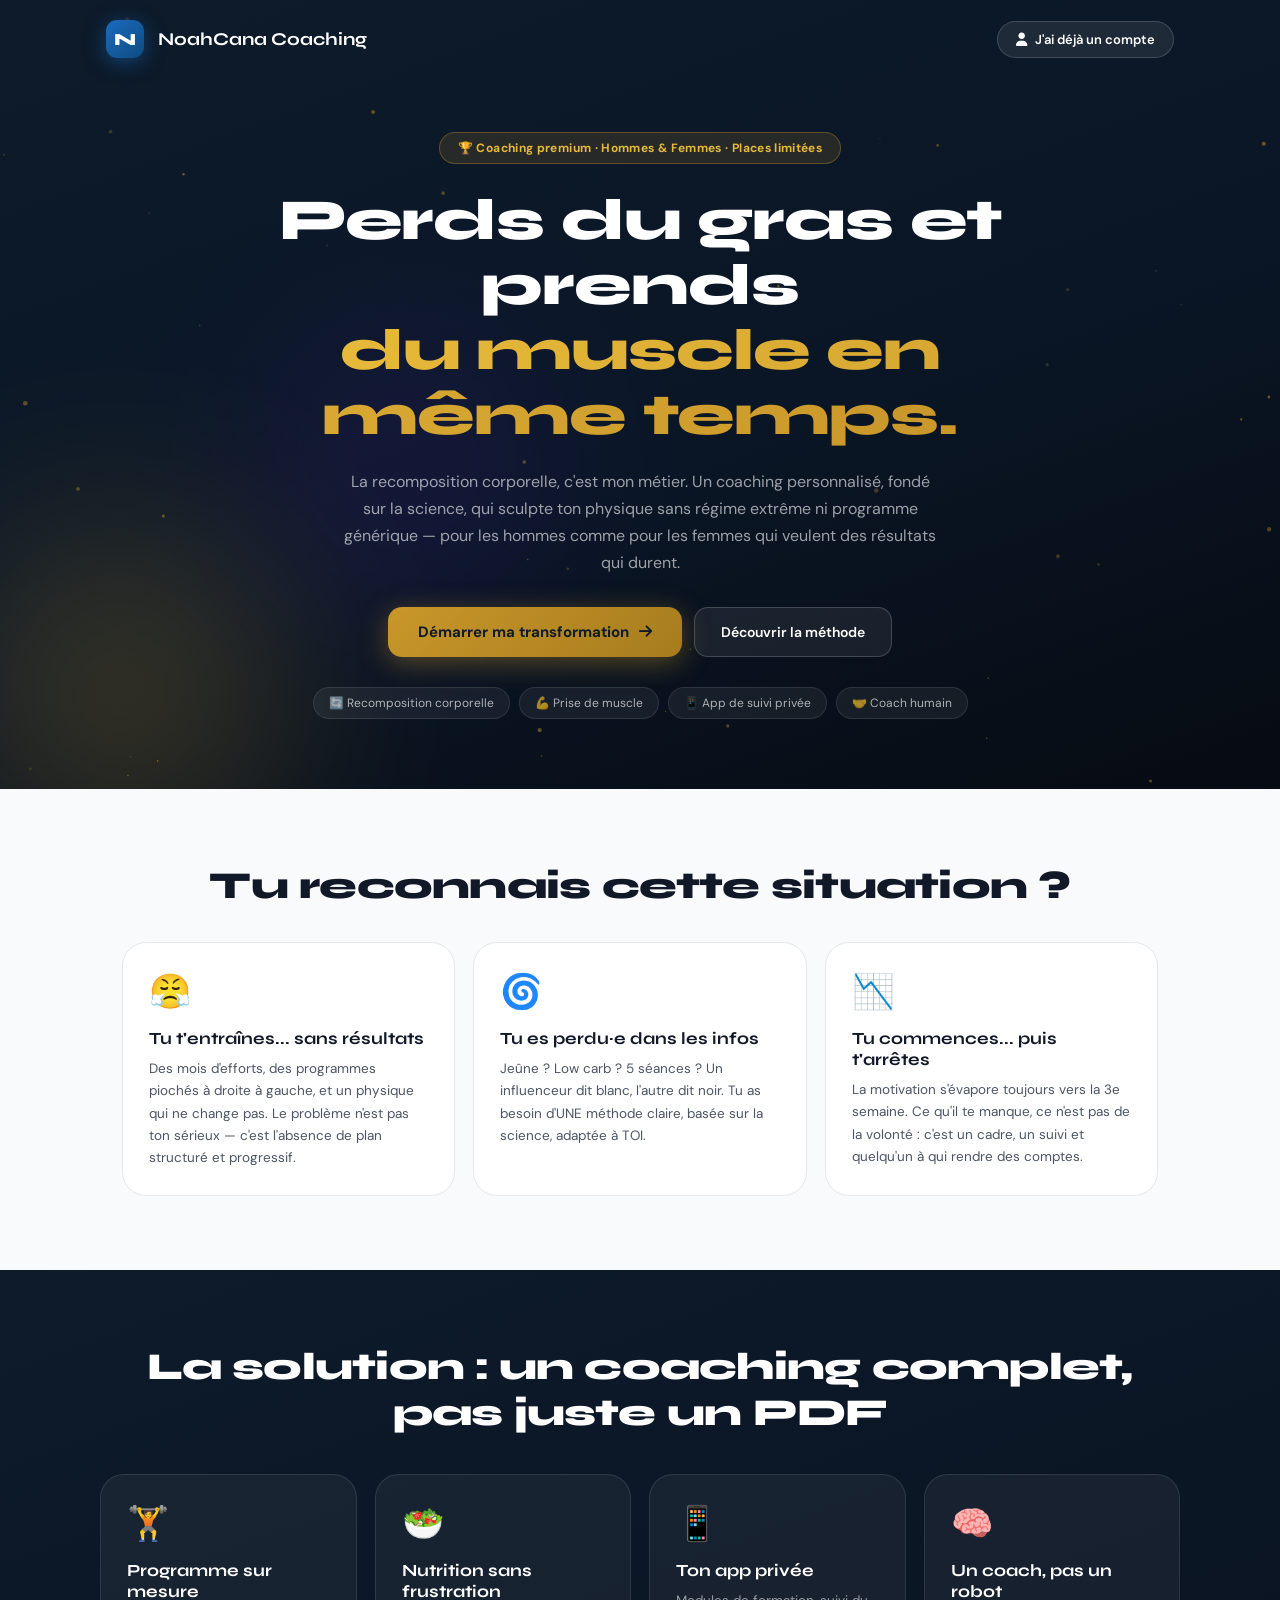
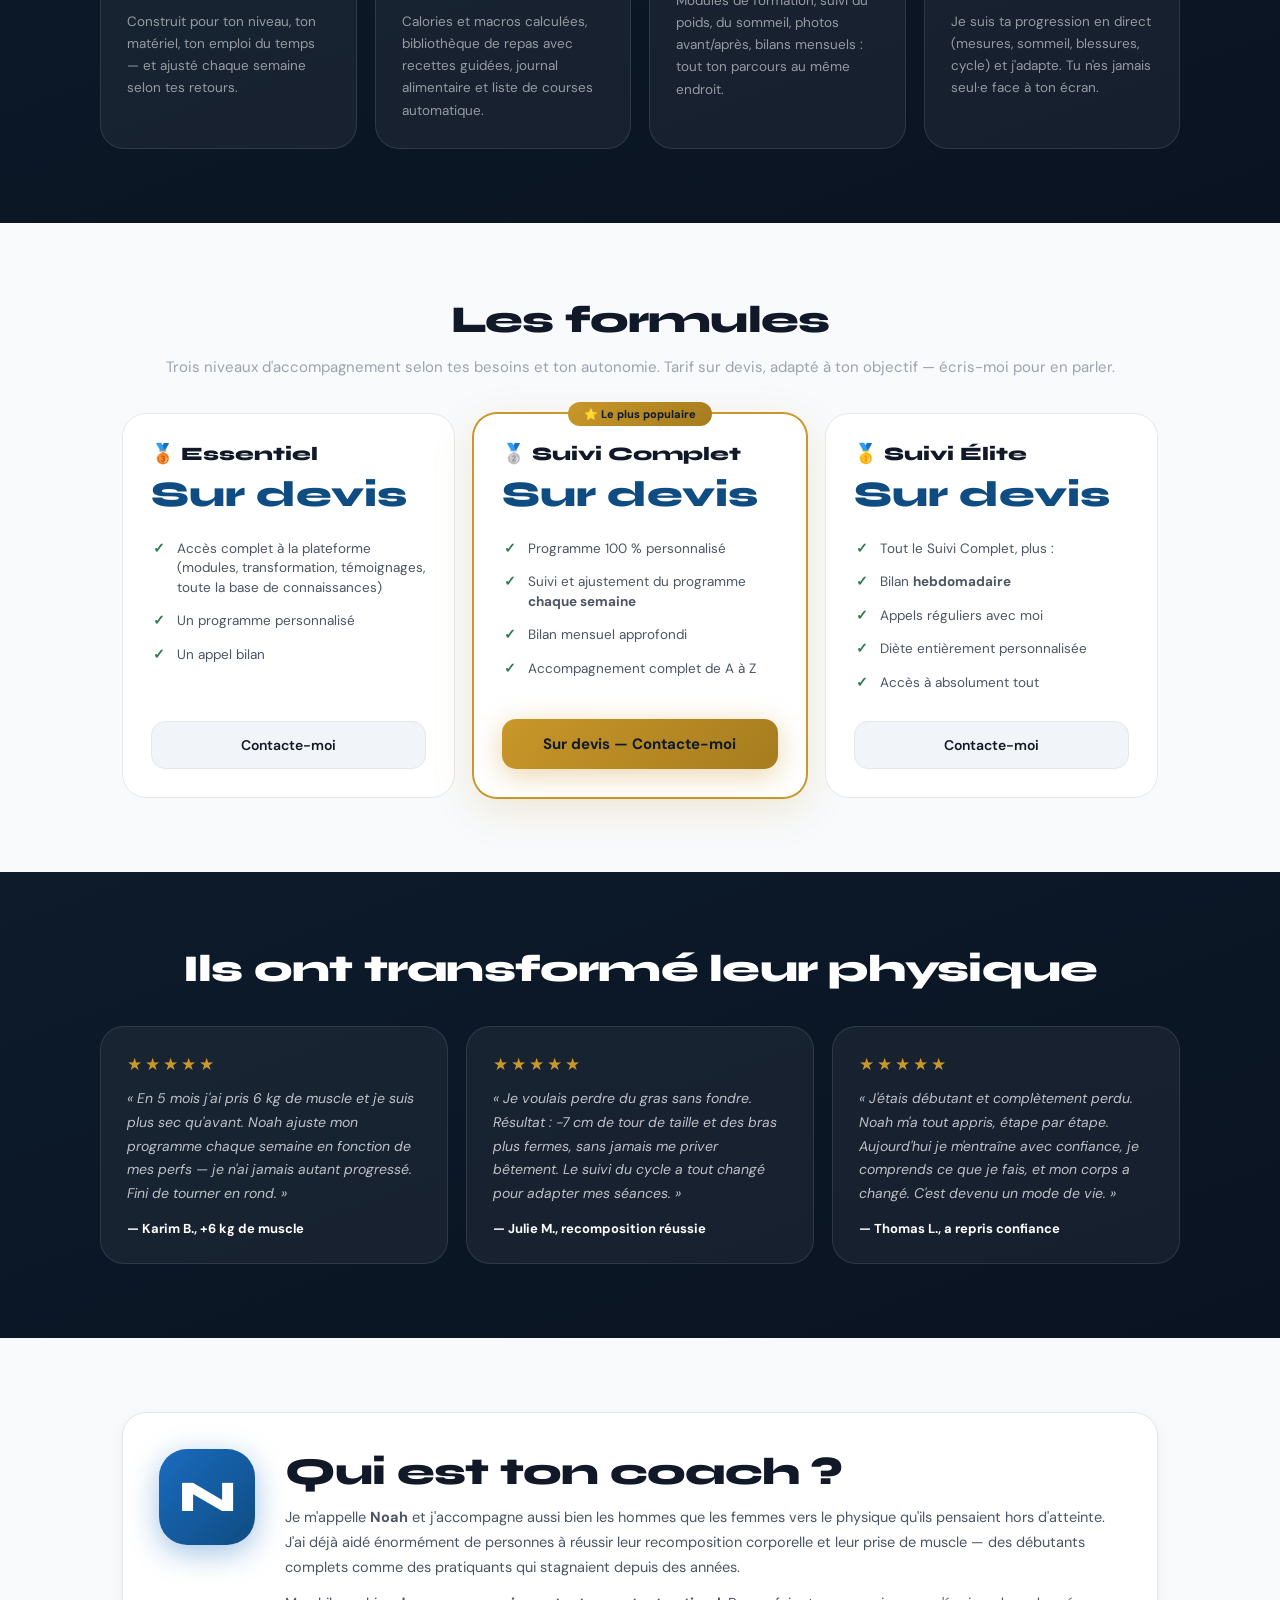
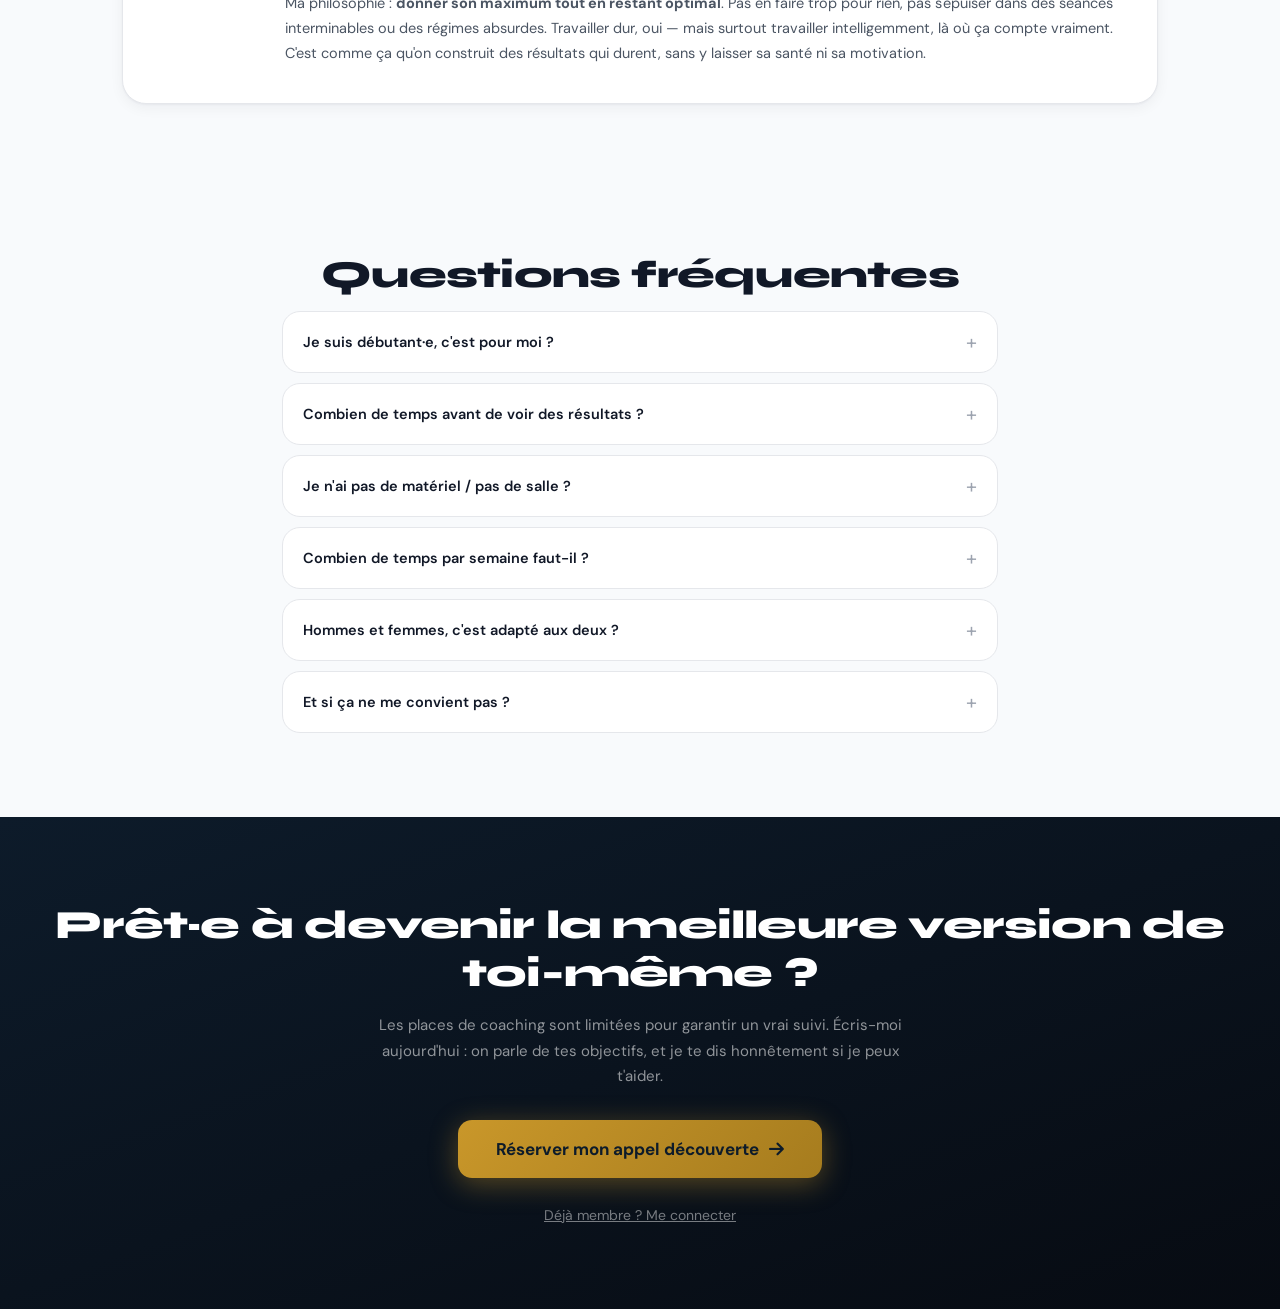
==== index.html @ 56faced8 "Add files via upload" ====
<!DOCTYPE html>
<html lang="fr" data-theme="light">
<head>
<meta charset="UTF-8">
<meta name="viewport" content="width=device-width,initial-scale=1.0,viewport-fit=cover">
<meta name="apple-mobile-web-app-capable" content="yes">
<meta name="theme-color" content="#0f4c81">
<meta name="apple-mobile-web-app-status-bar-style" content="black-translucent">
<meta name="apple-mobile-web-app-title" content="NoahCana">
<meta name="mobile-web-app-capable" content="yes">
<title>NoahCana Coaching</title>
<link rel="preconnect" href="https://fonts.googleapis.com">
<link rel="preconnect" href="https://fonts.gstatic.com" crossorigin>
<link href="https://fonts.googleapis.com/css2?family=Syne:wght@400;500;600;700;800&family=DM+Sans:opsz,wght@9..40,300;9..40,400;9..40,500&display=swap" rel="stylesheet">
<link rel="stylesheet" href="https://cdnjs.cloudflare.com/ajax/libs/font-awesome/6.5.1/css/all.min.css">
<script src="https://cdn.jsdelivr.net/npm/@supabase/supabase-js@2"></script>
<!-- Librairies d'effets (CDN, chargées en defer : n'entravent jamais le rendu initial ; tout est progressif et dégrade proprement si le CDN échoue) -->
<link rel="preconnect" href="https://cdnjs.cloudflare.com" crossorigin>
<link rel="preconnect" href="https://cdn.jsdelivr.net" crossorigin>
<script defer src="https://cdnjs.cloudflare.com/ajax/libs/gsap/3.12.5/gsap.min.js"></script>
<script defer src="https://cdn.jsdelivr.net/npm/canvas-confetti@1.9.3/dist/confetti.browser.min.js"></script>
<script defer src="https://cdn.jsdelivr.net/npm/lenis@1.1.14/dist/lenis.min.js"></script>
<style>
:root{
  --blue:#0f4c81;--blue-mid:#1a6bbf;--blue-light:#e8f2fc;--blue-xlight:#f0f7ff;
  --gold:#c9972a;--gold-light:#fdf3e0;--gold-dark:#a67c1e;
  --green:#2d7a4f;--green-light:#e8f5ee;
  --red:#c0392b;--red-light:#fdecea;
  --orange:#d35400;--purple:#6d28d9;--purple-light:#ede9fe;
  --dark:#0d1b2a;--dark2:#1a2d42;--dark3:#243854;
  --bg:#f8fafc;--bg2:#f1f5f9;
  --surface:#fff;--surface2:#f8fafc;
  --text:#111827;--text2:#4b5563;--text3:#9ca3af;
  --border:#e5e7eb;--border2:#f3f4f6;
  --sidebar-w:260px;--sidebar-mini:68px;
  --r:12px;--rl:18px;--rxl:24px;
  --sh:0 1px 2px rgba(13,27,42,.04),0 4px 14px rgba(13,27,42,.05);
  --shm:0 2px 6px rgba(13,27,42,.05),0 12px 32px rgba(13,27,42,.10);
  --shl:0 4px 12px rgba(13,27,42,.07),0 24px 64px rgba(13,27,42,.16);
  --fd:'Syne',sans-serif;--fb:'DM Sans',sans-serif;
  --t:.2s cubic-bezier(.4,0,.2,1);
  --ts:.3s cubic-bezier(.22,1,.36,1);
  --glow:0 0 0 1px rgba(26,107,191,.22),0 8px 30px rgba(26,107,191,.16);
  --glow-gold:0 0 0 1px rgba(201,151,42,.25),0 8px 30px rgba(201,151,42,.18);
}
[data-theme="dark"]{
  --bg:#070b12;--bg2:#0c1119;--surface:#10161f;--surface2:#161e2a;
  --text:#eef3f8;--text2:#9aa8ba;--text3:#647284;
  --border:#1f2937;--border2:#171f2b;
  --blue-light:rgba(46,134,222,.16);--blue-xlight:rgba(46,134,222,.08);
  --gold-light:rgba(214,166,60,.16);--green-light:rgba(58,158,103,.16);--red-light:rgba(224,82,65,.15);
  --blue-mid:#2e86de;--gold:#d6a63c;--green:#3a9e67;--red:#e05241;
  --sh:0 1px 2px rgba(0,0,0,.3),0 6px 18px rgba(0,0,0,.35);
  --shm:0 2px 8px rgba(0,0,0,.4),0 14px 36px rgba(0,0,0,.45);
  --shl:0 6px 16px rgba(0,0,0,.5),0 28px 70px rgba(0,0,0,.55);
  --glow:0 0 0 1px rgba(46,134,222,.35),0 8px 32px rgba(46,134,222,.18);
  --glow-gold:0 0 0 1px rgba(214,166,60,.35),0 8px 32px rgba(214,166,60,.18);
}
*{margin:0;padding:0;box-sizing:border-box;}
html{scroll-behavior:smooth;}
body{font-family:var(--fb);color:var(--text);background:var(--bg);overflow-x:hidden;max-width:100vw;transition:background var(--t),color var(--t);}
img,svg,iframe,video,table,pre{max-width:100%;}
.main-content,.section,.afc{min-width:0;overflow-wrap:break-word;word-break:break-word;}
a{text-decoration:none;color:inherit;}
button{font-family:var(--fb);cursor:pointer;}
input,select,textarea{font-family:var(--fb);}
::-webkit-scrollbar{width:5px;height:5px;}
::-webkit-scrollbar-track{background:transparent;}
::-webkit-scrollbar-thumb{background:var(--border);border-radius:3px;}
.page{display:none;min-height:100vh;}
.page.active{display:flex;}

/* LOGIN */
#page-login{background:var(--dark);align-items:center;justify-content:center;position:relative;overflow:hidden;}
.mesh-blob{position:absolute;border-radius:50%;filter:blur(80px);animation:mf 8s ease-in-out infinite;}
.mesh-blob:nth-child(1){width:500px;height:500px;background:radial-gradient(#1a6bbf,transparent);top:-150px;right:-100px;opacity:.5;}
.mesh-blob:nth-child(2){width:400px;height:400px;background:radial-gradient(#c9972a,transparent);bottom:-100px;left:-80px;opacity:.3;animation-delay:-3s;}
.mesh-blob:nth-child(3){width:300px;height:300px;background:radial-gradient(#6d28d9,transparent);top:40%;left:20%;opacity:.2;animation-delay:-5s;}
@keyframes mf{0%,100%{transform:translate(0,0) scale(1);}33%{transform:translate(20px,-20px) scale(1.05);}66%{transform:translate(-15px,15px) scale(.97);}}
.login-wrap{position:relative;z-index:10;width:100%;max-width:440px;padding:24px;animation:su .5s ease;}
@keyframes su{from{opacity:0;transform:translateY(24px);}to{opacity:1;transform:translateY(0);}}
.login-logo{display:flex;align-items:center;gap:14px;margin-bottom:36px;justify-content:center;}
.logo-mark{width:52px;height:52px;background:linear-gradient(135deg,var(--blue-mid),var(--blue));border-radius:16px;display:flex;align-items:center;justify-content:center;font-family:var(--fd);font-size:24px;font-weight:800;color:#fff;box-shadow:0 4px 20px rgba(26,107,191,.5);flex-shrink:0;}
.logo-mark.sm{width:38px;height:38px;font-size:17px;border-radius:11px;}
.logo-mark.gold{background:linear-gradient(135deg,var(--gold),var(--gold-dark));box-shadow:0 4px 20px rgba(201,151,42,.5);}
.login-title{font-family:var(--fd);font-size:22px;font-weight:700;color:#fff;}
.login-card{background:rgba(255,255,255,.06);backdrop-filter:blur(20px);border:1px solid rgba(255,255,255,.1);border-radius:var(--rxl);padding:36px;}
.login-card h2{font-family:var(--fd);font-size:26px;color:#fff;font-weight:700;margin-bottom:6px;}
.login-card p{font-size:14px;color:rgba(255,255,255,.45);margin-bottom:28px;}
.fg{margin-bottom:18px;}
.fg label{display:block;font-size:11px;font-weight:600;color:rgba(255,255,255,.5);margin-bottom:7px;letter-spacing:.06em;text-transform:uppercase;}
.iw{position:relative;}
.iw i{position:absolute;left:15px;top:50%;transform:translateY(-50%);color:rgba(255,255,255,.3);font-size:15px;}
.iw input{width:100%;padding:14px 16px 14px 44px;border:1.5px solid rgba(255,255,255,.12);border-radius:var(--r);font-size:15px;color:#fff;background:rgba(255,255,255,.07);outline:none;transition:all var(--t);}
.iw input::placeholder{color:rgba(255,255,255,.25);}
.iw input:focus{border-color:var(--blue-mid);background:rgba(255,255,255,.1);box-shadow:0 0 0 3px rgba(26,107,191,.2);}
.err{color:#f87171;font-size:12px;margin-top:5px;min-height:16px;}
.btn-login{width:100%;padding:16px;background:linear-gradient(135deg,var(--blue-mid),var(--blue));color:#fff;border:none;border-radius:var(--r);font-size:16px;font-weight:600;display:flex;align-items:center;justify-content:center;gap:10px;transition:all var(--t);box-shadow:0 4px 20px rgba(15,76,129,.4);margin-bottom:14px;}
.btn-login:hover{transform:translateY(-2px);box-shadow:0 8px 28px rgba(15,76,129,.5);}
.btn-login:active{transform:translateY(0);}
.login-note{text-align:center;font-size:12px;color:rgba(255,255,255,.25);}
.pillars{display:flex;gap:10px;flex-wrap:wrap;justify-content:center;margin-top:28px;}
.pill-tag{display:flex;align-items:center;gap:7px;background:rgba(255,255,255,.06);border:1px solid rgba(255,255,255,.1);border-radius:30px;padding:8px 16px;font-size:12px;color:rgba(255,255,255,.6);}
.pill-tag i{color:var(--gold);font-size:13px;}

/* LAYOUT */
.sidebar{width:var(--sidebar-w);background:var(--dark);display:flex;flex-direction:column;position:fixed;left:0;top:0;bottom:0;z-index:200;transition:transform .3s cubic-bezier(.4,0,.2,1),width var(--t);overflow-y:auto;overflow-x:hidden;}
.sidebar::-webkit-scrollbar{width:0;}
.sidebar.mini{width:var(--sidebar-mini);}
.sidebar.mini .sb-logo span,.sidebar.mini .nav-group,.sidebar.mini .nav-item span,.sidebar.mini .sbp-info,.sidebar.mini .btn-logout span{display:none;}
.sidebar.mini .nav-item{justify-content:center;padding:12px 0;}
.sidebar.mini .sb-profile{justify-content:center;}
.sidebar.mini .btn-logout{justify-content:center;}
.admin-sb{background:#080f1a;}
.sb-top{padding:20px 16px 16px;display:flex;align-items:center;justify-content:space-between;border-bottom:1px solid rgba(255,255,255,.05);}
.sb-logo{display:flex;align-items:center;gap:10px;font-family:var(--fd);font-size:16px;font-weight:700;color:#fff;white-space:nowrap;overflow:hidden;}
.sb-toggle{background:none;border:none;color:rgba(255,255,255,.3);font-size:16px;cursor:pointer;padding:4px;border-radius:8px;flex-shrink:0;transition:color var(--t);}
.sb-toggle:hover{color:#fff;}
.sb-close{background:none;border:none;font-size:20px;color:rgba(255,255,255,.4);cursor:pointer;display:none;}
.sb-profile{padding:16px;display:flex;align-items:center;gap:12px;border-bottom:1px solid rgba(255,255,255,.05);}
.sbp-av{width:40px;height:40px;border-radius:50%;background:linear-gradient(135deg,var(--blue-mid),var(--blue));color:#fff;display:flex;align-items:center;justify-content:center;font-weight:700;font-size:14px;flex-shrink:0;}
.sbp-info{overflow:hidden;}
.sbp-name{font-size:14px;font-weight:600;color:#fff;white-space:nowrap;}
.sb-nav{padding:6px 0;flex:1;}
.nav-group{padding:16px 16px 5px;font-size:9px;font-weight:700;color:rgba(255,255,255,.2);letter-spacing:.1em;text-transform:uppercase;}
.nav-item{display:flex;align-items:center;gap:12px;padding:10px 16px;font-size:13px;color:rgba(255,255,255,.5);border-left:2px solid transparent;transition:all .15s;cursor:pointer;border:none;background:none;width:100%;text-align:left;white-space:nowrap;-webkit-tap-highlight-color:transparent;}
.nav-item:hover{color:#fff;background:rgba(255,255,255,.06);}
.nav-item.active{color:#fff;background:rgba(255,255,255,.1);border-left-color:var(--gold);font-weight:500;}
.nav-item i{font-size:16px;width:20px;text-align:center;flex-shrink:0;}
.sb-bottom{padding:16px;border-top:1px solid rgba(255,255,255,.05);}
.btn-logout{width:100%;padding:10px;background:rgba(255,255,255,.04);border:1px solid rgba(255,255,255,.08);border-radius:var(--r);font-size:13px;color:rgba(255,255,255,.4);display:flex;align-items:center;justify-content:center;gap:8px;transition:all var(--t);}
.btn-logout:hover{background:rgba(192,57,43,.15);color:#f87171;border-color:rgba(192,57,43,.3);}
.sb-overlay{display:none;position:fixed;inset:0;background:rgba(0,0,0,.6);z-index:199;backdrop-filter:blur(3px);}
.sb-overlay.active{display:block;}
.main-wrap{margin-left:var(--sidebar-w);flex:1;display:flex;flex-direction:column;min-height:100vh;transition:margin-left var(--t);}
.main-wrap.mini{margin-left:var(--sidebar-mini);}
.topbar{padding:12px 28px;background:var(--surface);border-bottom:1px solid var(--border);display:flex;align-items:center;justify-content:space-between;position:sticky;top:0;z-index:100;backdrop-filter:blur(12px);}
.menu-btn{display:none;background:none;border:none;font-size:22px;color:var(--text2);padding:6px;border-radius:var(--r);-webkit-tap-highlight-color:transparent;}
.tb-left{display:flex;align-items:center;gap:12px;}
.breadcrumb{display:flex;align-items:center;gap:6px;font-size:13px;color:var(--text3);}
.breadcrumb span{color:var(--text);font-weight:500;}
.tb-right{display:flex;align-items:center;gap:10px;margin-left:auto;}
.xp-pill{display:flex;align-items:center;gap:6px;background:var(--gold-light);border:1px solid rgba(201,151,42,.2);border-radius:30px;padding:6px 14px;font-size:13px;font-weight:600;color:var(--gold);cursor:pointer;transition:all var(--t);}
.xp-pill:hover{transform:scale(1.02);}
.xp-pill i{font-size:12px;}
.tb-name{font-size:14px;font-weight:500;color:var(--text2);}
.admin-tag{background:var(--blue-light);color:var(--blue);padding:6px 14px;border-radius:30px;font-size:12px;font-weight:600;display:flex;align-items:center;gap:6px;}
.notif-wrap{position:relative;}
.notif-btn{background:none;border:none;color:var(--text2);font-size:20px;cursor:pointer;padding:6px;border-radius:var(--r);transition:all var(--t);}
.notif-btn:hover{color:var(--text);background:var(--bg2);}
.notif-dot{position:absolute;top:4px;right:4px;width:8px;height:8px;background:var(--red);border-radius:50%;border:2px solid var(--surface);display:none;}
.theme-btn{background:none;border:none;color:var(--text2);font-size:18px;cursor:pointer;padding:6px;border-radius:var(--r);transition:all var(--t);}
.theme-btn:hover{color:var(--text);background:var(--bg2);}
.gs-btn{background:var(--bg2);border:1px solid var(--border);border-radius:var(--r);padding:7px 14px;font-size:13px;color:var(--text3);display:flex;align-items:center;gap:8px;cursor:pointer;transition:all var(--t);}
.gs-btn:hover{border-color:var(--blue-mid);color:var(--text);}
.gs-btn kbd{background:var(--border2);border-radius:4px;padding:1px 6px;font-size:10px;font-family:monospace;color:var(--text3);}
.main-content{padding:28px;flex:1;}
.section{display:none;}
.section.active{display:block;animation:si .3s cubic-bezier(.4,0,.2,1);}
@keyframes si{from{opacity:0;transform:translateY(10px);}to{opacity:1;transform:translateY(0);}}
.sec-header{margin-bottom:24px;}
.sec-header h2{font-family:var(--fd);font-size:26px;font-weight:700;margin-bottom:4px;letter-spacing:-.02em;}
.sec-header p{font-size:14px;color:var(--text3);}

/* BUTTONS */
.btn{padding:11px 22px;background:linear-gradient(135deg,var(--blue-mid),var(--blue));color:#fff;border:none;border-radius:var(--r);font-size:14px;font-weight:500;display:inline-flex;align-items:center;gap:8px;transition:all var(--t);box-shadow:0 2px 8px rgba(15,76,129,.25);cursor:pointer;}
.btn:hover{transform:translateY(-1px);box-shadow:0 4px 16px rgba(15,76,129,.35);}
.btn-sec{padding:10px 20px;background:var(--surface);border:1.5px solid var(--border);border-radius:var(--r);font-size:14px;color:var(--text2);transition:all var(--t);cursor:pointer;}
.btn-sec:hover{background:var(--bg2);}
.btn-gold{background:linear-gradient(135deg,var(--gold),var(--gold-dark));color:#fff;padding:10px 20px;border:none;border-radius:var(--r);font-size:14px;font-weight:500;display:inline-flex;align-items:center;gap:8px;transition:all var(--t);cursor:pointer;}
.btn-gold:hover{transform:translateY(-1px);opacity:.95;}
.btn-sm{padding:6px 12px;font-size:12px;border-radius:8px;}
.btn-del{background:var(--red-light);color:var(--red);border:none;padding:7px 14px;border-radius:8px;font-size:12px;cursor:pointer;transition:all var(--t);}
.btn-del:hover{background:var(--red);color:#fff;}
.btn-edit{background:var(--blue-light);color:var(--blue);border:none;padding:7px 14px;border-radius:8px;font-size:12px;cursor:pointer;transition:all var(--t);}
.btn-edit:hover{background:var(--blue);color:#fff;}
.back-btn{background:none;border:none;color:var(--blue);font-size:14px;font-weight:500;display:inline-flex;align-items:center;gap:6px;margin-bottom:24px;padding:0;cursor:pointer;}
.back-btn:hover{color:var(--blue-mid);}
.fab{position:fixed;bottom:calc(90px + env(safe-area-inset-bottom));right:18px;width:56px;height:56px;background:linear-gradient(135deg,var(--blue-mid),var(--blue));border:none;border-radius:50%;color:#fff;font-size:22px;display:none;align-items:center;justify-content:center;cursor:pointer;box-shadow:0 4px 20px rgba(15,76,129,.4);z-index:150;transition:all var(--t);}
.fab:hover{transform:scale(1.08);}

/* FILTERS */
.ftabs{display:flex;gap:8px;flex-wrap:wrap;margin-bottom:20px;}
.ftab{padding:8px 18px;background:var(--surface);border:1.5px solid var(--border);border-radius:30px;font-size:13px;color:var(--text2);cursor:pointer;transition:all .15s;font-weight:500;white-space:nowrap;}
.ftab:hover{border-color:var(--blue-mid);color:var(--blue);}
.ftab.active{background:var(--blue);border-color:var(--blue);color:#fff;box-shadow:0 2px 8px rgba(15,76,129,.25);}

/* SEARCH */
.sbar{position:relative;margin-bottom:18px;}
.sbar i{position:absolute;left:15px;top:50%;transform:translateY(-50%);color:var(--text3);font-size:15px;}
.sbar input{width:100%;padding:12px 16px 12px 44px;border:1.5px solid var(--border);border-radius:var(--r);font-size:14px;color:var(--text);background:var(--surface);outline:none;transition:all var(--t);}
.sbar input:focus{border-color:var(--blue-mid);box-shadow:0 0 0 3px rgba(26,107,191,.1);}

/* EMPTY */
.empty{text-align:center;padding:64px 20px;color:var(--text3);}
.empty i{font-size:52px;opacity:.2;display:block;margin-bottom:16px;}
.empty p{font-size:15px;}

/* ADMIN FORMS */
.afc{background:var(--surface);border:1px solid var(--border);border-radius:var(--rxl);padding:28px;margin-bottom:28px;box-shadow:var(--sh);}
.afc h3{font-family:var(--fd);font-size:17px;font-weight:700;margin-bottom:20px;}
.r2{display:grid;grid-template-columns:1fr 1fr;gap:14px;}
.r3{display:grid;grid-template-columns:repeat(3,1fr);gap:14px;}
.r4{display:grid;grid-template-columns:repeat(4,1fr);gap:10px;}
.fg2{margin-bottom:16px;}
.fg2 label{display:block;font-size:11px;font-weight:600;color:var(--text2);margin-bottom:7px;letter-spacing:.06em;text-transform:uppercase;}
.fg2 input,.fg2 select,.fg2 textarea{width:100%;padding:11px 14px;border:1.5px solid var(--border);border-radius:var(--r);font-size:14px;color:var(--text);background:var(--bg2);outline:none;transition:all var(--t);}
.fg2 input:focus,.fg2 select:focus,.fg2 textarea:focus{border-color:var(--blue-mid);background:var(--surface);box-shadow:0 0 0 3px rgba(26,107,191,.1);}
.fg2 textarea{min-height:90px;resize:vertical;}
.fa-row{display:flex;gap:12px;margin-top:20px;}
.list-title{font-family:var(--fd);font-size:17px;font-weight:600;margin-bottom:16px;}
.ali{background:var(--surface);border:1px solid var(--border);border-radius:var(--rl);padding:16px 20px;display:flex;align-items:center;gap:14px;margin-bottom:10px;transition:all var(--t);}
.ali:hover{box-shadow:var(--sh);}
.ali-icon{font-size:24px;flex-shrink:0;}
.ali-title{font-size:14px;font-weight:600;}
.ali-meta{font-size:12px;color:var(--text3);margin-top:2px;}
.ali-actions{margin-left:auto;display:flex;gap:8px;}

/* LESSONS BUILDER */
.lb{margin-top:20px;border-top:1px solid var(--border);padding-top:20px;}
.lb-hdr{display:flex;align-items:center;justify-content:space-between;margin-bottom:16px;font-size:13px;font-weight:600;color:var(--text2);}
.btn-al{padding:7px 16px;background:var(--blue-light);color:var(--blue);border:none;border-radius:var(--r);font-size:12px;font-weight:600;cursor:pointer;display:flex;align-items:center;gap:5px;}
.btn-al:hover{background:var(--blue);color:#fff;}
.lf{background:var(--bg2);border:1px solid var(--border);border-radius:var(--r);padding:16px;margin-bottom:12px;}
.lf-hdr{display:flex;justify-content:space-between;align-items:center;margin-bottom:12px;font-size:12px;font-weight:700;color:var(--text2);}
.lf-hdr button{background:none;border:none;color:var(--text3);cursor:pointer;font-size:14px;}
.lf-hdr button:hover{color:var(--red);}
.lf input,.lf textarea,.lf select{width:100%;padding:9px 13px;border:1px solid var(--border);border-radius:8px;font-family:var(--fb);font-size:13px;color:var(--text);background:var(--surface);outline:none;margin-bottom:9px;transition:all var(--t);}
.lf input:focus,.lf textarea:focus{border-color:var(--blue-mid);}
.lf textarea{min-height:80px;resize:vertical;}
.qb{background:var(--surface);border:1px solid var(--border);border-radius:10px;padding:14px;margin-top:4px;}
.qb-lbl{font-size:11px;font-weight:700;color:var(--text2);margin-bottom:10px;text-transform:uppercase;letter-spacing:.05em;}

/* INVITE */
.inv-result{margin-top:18px;background:var(--green-light);border:1px solid rgba(45,122,79,.2);border-radius:var(--r);padding:18px;}
.inv-code{font-family:monospace;font-size:24px;font-weight:700;color:var(--green);letter-spacing:.1em;margin-bottom:10px;}
.btn-copy{padding:8px 16px;background:var(--green);color:#fff;border:none;border-radius:9px;font-size:13px;cursor:pointer;display:inline-flex;align-items:center;gap:6px;}
.inv-item{background:var(--surface);border:1px solid var(--border);border-radius:var(--r);padding:14px 18px;display:flex;align-items:center;gap:14px;margin-bottom:10px;}
.ii-code{font-family:monospace;font-size:14px;font-weight:700;color:var(--blue);}
.ii-status{margin-left:auto;font-size:11px;padding:4px 12px;border-radius:20px;font-weight:600;}
.ii-used{background:var(--green-light);color:var(--green);}
.ii-unused{background:var(--gold-light);color:var(--gold);}

/* MODAL */
.modal-ov{position:fixed;inset:0;background:rgba(0,0,0,.55);backdrop-filter:blur(6px);z-index:1200;display:none;align-items:center;justify-content:center;padding:20px;}
.modal-ov.active{display:flex;}
.modal-box{background:var(--surface);border-radius:var(--rxl);padding:32px;max-width:600px;width:100%;max-height:88vh;overflow-y:auto;position:relative;animation:su .3s ease;box-shadow:var(--shl);}
.modal-close{position:absolute;top:18px;right:18px;background:var(--bg2);border:none;width:34px;height:34px;border-radius:50%;cursor:pointer;color:var(--text2);display:flex;align-items:center;justify-content:center;font-size:14px;transition:all var(--t);}
.modal-close:hover{background:var(--border);}

/* GLOBAL SEARCH */
.gs-ov{position:fixed;inset:0;background:rgba(0,0,0,.6);z-index:900;display:none;align-items:flex-start;justify-content:center;padding:80px 20px;backdrop-filter:blur(6px);}
.gs-ov.active{display:flex;}
.gs-box{background:var(--surface);border-radius:var(--rxl);width:100%;max-width:580px;overflow:hidden;box-shadow:var(--shl);animation:su .25s ease;}
.gs-iw{display:flex;align-items:center;gap:12px;padding:18px 20px;border-bottom:1px solid var(--border);}
.gs-iw i{font-size:18px;color:var(--text3);}
.gs-inp{flex:1;background:none;border:none;font-size:16px;color:var(--text);outline:none;font-family:var(--fb);}
.gs-esc{background:var(--bg2);border:1px solid var(--border);border-radius:6px;padding:2px 8px;font-size:12px;color:var(--text3);cursor:pointer;font-family:monospace;}
.gs-results{max-height:400px;overflow-y:auto;}
.gs-sec{padding:10px 20px 6px;font-size:11px;font-weight:700;color:var(--text3);text-transform:uppercase;letter-spacing:.07em;}
.gs-row{padding:12px 20px;display:flex;align-items:center;gap:14px;cursor:pointer;transition:background var(--t);}
.gs-row:hover{background:var(--bg2);}
.gs-ri{width:36px;height:36px;border-radius:10px;background:var(--blue-light);display:flex;align-items:center;justify-content:center;font-size:16px;flex-shrink:0;}
.gs-rt{font-size:14px;font-weight:500;}
.gs-rs{font-size:12px;color:var(--text3);}
.gs-empty{padding:32px;text-align:center;color:var(--text3);font-size:14px;}

/* NOTIFICATIONS */
.nd{position:absolute;top:calc(100% + 8px);right:0;width:340px;background:var(--surface);border:1px solid var(--border);border-radius:var(--rxl);box-shadow:var(--shl);z-index:300;display:none;overflow:hidden;}
.nd.active{display:block;animation:su .2s ease;}
.nd-hdr{padding:16px 20px;border-bottom:1px solid var(--border);display:flex;align-items:center;justify-content:space-between;}
.nd-hdr h4{font-family:var(--fd);font-size:15px;font-weight:700;}
.nd-mall{font-size:12px;color:var(--blue);cursor:pointer;font-weight:500;}
.nd-list{max-height:360px;overflow-y:auto;}
.nd-item{padding:14px 20px;display:flex;gap:12px;border-bottom:1px solid var(--border2);cursor:pointer;transition:background var(--t);}
.nd-item:hover{background:var(--bg2);}
.nd-item.unread{background:var(--blue-xlight);}
.nd-icon{width:38px;height:38px;border-radius:50%;background:var(--blue-light);display:flex;align-items:center;justify-content:center;font-size:16px;flex-shrink:0;}
.nd-text{font-size:13px;color:var(--text2);line-height:1.5;}
.nd-time{font-size:11px;color:var(--text3);margin-top:3px;}
.nd-empty{padding:32px;text-align:center;color:var(--text3);font-size:14px;}

/* TOAST */
.toast{position:fixed;bottom:24px;right:24px;background:var(--dark);color:#fff;padding:14px 22px;border-radius:var(--r);font-size:14px;z-index:1000;transform:translateY(80px);opacity:0;transition:all .35s cubic-bezier(.34,1.56,.64,1);display:flex;align-items:center;gap:9px;max-width:340px;box-shadow:var(--shl);font-weight:500;}
.toast.show{transform:translateY(0);opacity:1;}
.toast.success{background:var(--green);}
.toast.error{background:var(--red);}
.toast.gold{background:linear-gradient(135deg,var(--gold),var(--gold-dark));}

/* CONFETTI */
.confetti-c{position:fixed;inset:0;pointer-events:none;z-index:999;}
.cp{position:absolute;width:10px;height:10px;border-radius:2px;animation:cf linear forwards;}
@keyframes cf{0%{transform:translateY(-20px) rotate(0deg);opacity:1;}100%{transform:translateY(100vh) rotate(720deg);opacity:0;}}

/* FULLSCREEN */
.fs-ov{position:fixed;inset:0;background:rgba(0,0,0,.92);z-index:950;display:none;align-items:center;justify-content:center;cursor:zoom-out;}
.fs-ov.active{display:flex;}
.fs-ov img{max-width:95vw;max-height:95vh;object-fit:contain;border-radius:var(--r);}

/* ONBOARDING */
.ob-ov{position:fixed;inset:0;background:rgba(0,0,0,.7);z-index:800;display:flex;align-items:center;justify-content:center;padding:20px;backdrop-filter:blur(6px);}
.ob-card{background:var(--surface);border-radius:var(--rxl);padding:40px;max-width:480px;width:100%;animation:su .4s ease;}
.ob-step{display:none;}
.ob-step.active{display:block;}
.ob-icon{font-size:48px;text-align:center;margin-bottom:20px;}
.ob-title{font-family:var(--fd);font-size:24px;font-weight:700;text-align:center;margin-bottom:8px;}
.ob-sub{font-size:14px;color:var(--text2);text-align:center;margin-bottom:28px;line-height:1.65;}
.ob-opts{display:flex;flex-direction:column;gap:10px;}
.ob-opt{padding:14px 18px;border:2px solid var(--border);border-radius:var(--rl);cursor:pointer;display:flex;align-items:center;gap:14px;transition:all var(--t);}
.ob-opt:hover{border-color:var(--blue-mid);}
.ob-opt.sel{border-color:var(--blue);background:var(--blue-xlight);}
.ob-opt i{font-size:22px;color:var(--blue);}
.ob-opt-lbl{font-size:14px;font-weight:500;}
.ob-dots{display:flex;gap:8px;justify-content:center;margin-top:24px;}
.ob-dot{width:8px;height:8px;border-radius:50%;background:var(--border);transition:all var(--t);}
.ob-dot.active{background:var(--blue);width:24px;}
.ob-acts{display:flex;gap:12px;margin-top:28px;}

/* BOTTOM NAV */
.bnav{display:none;position:fixed;bottom:0;left:0;right:0;background:rgba(255,255,255,.97);border-top:1px solid var(--border);z-index:300;padding:6px 0 calc(6px + env(safe-area-inset-bottom));box-shadow:0 -4px 24px rgba(0,0,0,.08);backdrop-filter:blur(16px);}
[data-theme="dark"] .bnav{background:rgba(28,35,51,.97);}
.bnav-items{display:grid;grid-template-columns:repeat(5,1fr);}
.bni{display:flex;flex-direction:column;align-items:center;gap:3px;padding:8px 4px;color:var(--text3);font-size:10px;font-weight:600;cursor:pointer;border:none;background:none;-webkit-tap-highlight-color:transparent;position:relative;transition:color var(--t);}
.bni i{font-size:22px;transition:transform .2s cubic-bezier(.34,1.56,.64,1);}
.bni.active{color:var(--blue);}
.bni.active i{transform:scale(1.1);}
.bni.active::before{content:'';position:absolute;top:0;left:50%;transform:translateX(-50%);width:32px;height:3px;background:var(--blue);border-radius:0 0 3px 3px;}
.bnmore{display:flex;flex-direction:column;align-items:center;gap:3px;padding:8px 4px;color:var(--text3);font-size:10px;font-weight:600;cursor:pointer;border:none;background:none;-webkit-tap-highlight-color:transparent;}
.bnmore i{font-size:22px;}

/* BOTTOM SHEET */
.bs-ov{display:none;position:fixed;inset:0;background:rgba(0,0,0,.5);z-index:400;backdrop-filter:blur(3px);}
.bs-ov.active{display:block;}
.bsheet{position:fixed;bottom:0;left:0;right:0;background:var(--surface);border-radius:26px 26px 0 0;z-index:401;padding:14px 0 calc(28px + env(safe-area-inset-bottom));transform:translateY(100%);transition:transform .35s cubic-bezier(.4,0,.2,1);box-shadow:0 -8px 40px rgba(0,0,0,.15);}
.bsheet.active{transform:translateY(0);}
.bs-handle{width:44px;height:5px;background:var(--border);border-radius:3px;margin:0 auto 18px;}
.bs-title{font-family:var(--fd);font-size:12px;font-weight:700;color:var(--text3);padding:0 22px 12px;text-transform:uppercase;letter-spacing:.09em;}
.bs-grid{display:grid;grid-template-columns:repeat(3,1fr);gap:4px;padding:0 12px;}
.bsi{display:flex;flex-direction:column;align-items:center;gap:8px;padding:16px 8px;border-radius:var(--rl);color:var(--text2);font-size:12px;font-weight:600;cursor:pointer;border:none;background:none;-webkit-tap-highlight-color:transparent;transition:background var(--t);}
.bsi:active{background:var(--bg2);}
.bsi i{font-size:26px;color:var(--blue);}

/* DASHBOARD */
.coach-banner{background:linear-gradient(135deg,var(--dark2),var(--dark3));border-radius:var(--rl);padding:20px 24px;margin-bottom:20px;display:flex;align-items:flex-start;gap:16px;border:1px solid rgba(255,255,255,.05);}
.cb-av{width:48px;height:48px;border-radius:50%;background:linear-gradient(135deg,var(--gold),var(--gold-dark));display:flex;align-items:center;justify-content:center;font-size:22px;flex-shrink:0;}
.cb-lbl{font-size:10px;color:rgba(255,255,255,.4);text-transform:uppercase;letter-spacing:.08em;font-weight:600;}
.cb-msg{font-size:15px;color:#fff;font-weight:500;margin-top:4px;line-height:1.55;}
.dash-hero{border-radius:var(--rxl);padding:36px;margin-bottom:20px;display:flex;align-items:center;justify-content:space-between;gap:24px;position:relative;overflow:hidden;}
.dash-hero::before{content:'';position:absolute;inset:0;background:linear-gradient(135deg,var(--dark) 0%,var(--dark2) 60%,var(--dark3) 100%);z-index:0;}
.dash-hero::after{content:'';position:absolute;width:500px;height:500px;border-radius:50%;top:-150px;right:-100px;opacity:.2;z-index:0;transition:background .5s ease;}
.hl-starter .dash-hero::after{background:radial-gradient(circle,#1a6bbf,transparent);}
.hl-bronze .dash-hero::after{background:radial-gradient(circle,#b46432,transparent);}
.hl-silver .dash-hero::after{background:radial-gradient(circle,#6482a0,transparent);}
.hl-gold .dash-hero::after{background:radial-gradient(circle,#c9972a,transparent);}
.hl-elite .dash-hero::after{background:radial-gradient(circle,#6d28d9,transparent);}
.dh-left{position:relative;z-index:1;}
.dh-left h2{font-family:var(--fd);font-size:28px;font-weight:800;color:#fff;margin-bottom:8px;letter-spacing:-.02em;}
.dh-left p{font-size:14px;color:rgba(255,255,255,.5);}
.dh-xp{text-align:center;position:relative;z-index:1;}
.dh-xv{font-family:var(--fd);font-size:42px;font-weight:800;color:var(--gold);line-height:1;}
.dh-xl{font-size:12px;color:rgba(255,255,255,.35);margin-top:4px;font-weight:500;}
.dh-lv{display:inline-block;padding:5px 18px;border-radius:30px;font-size:12px;font-weight:700;margin-top:10px;}
.dh-badges{display:flex;gap:8px;margin-top:16px;flex-wrap:wrap;}
.badge-pill{background:rgba(255,255,255,.08);border:1px solid rgba(255,255,255,.12);border-radius:20px;padding:5px 12px;font-size:11px;color:rgba(255,255,255,.7);display:flex;align-items:center;gap:5px;}
.pbw{height:6px;background:rgba(255,255,255,.1);border-radius:3px;overflow:hidden;margin-top:12px;max-width:280px;}
.pbf{height:100%;border-radius:3px;background:linear-gradient(90deg,var(--blue-mid),var(--gold));transition:width .8s cubic-bezier(.4,0,.2,1);}
.dash-stats{display:grid;grid-template-columns:repeat(4,1fr);gap:14px;margin-bottom:20px;}
.dstat{background:var(--surface);border:1px solid var(--border);border-radius:var(--rl);padding:20px;transition:all var(--t);}
.dstat:hover{box-shadow:var(--sh);transform:translateY(-2px);}
.dstat-i{font-size:22px;margin-bottom:10px;}
.dstat-v{font-family:var(--fd);font-size:26px;font-weight:700;}
.dstat-l{font-size:12px;color:var(--text3);margin-top:3px;font-weight:500;}
.na-card{background:linear-gradient(135deg,var(--blue-xlight),var(--blue-light));border:1px solid rgba(26,107,191,.2);border-radius:var(--rl);padding:18px 22px;margin-bottom:20px;display:flex;align-items:center;gap:16px;cursor:pointer;transition:all var(--t);}
.na-card:hover{transform:translateY(-2px);box-shadow:var(--shm);}
.na-icon{width:46px;height:46px;background:var(--blue);border-radius:var(--r);display:flex;align-items:center;justify-content:center;color:#fff;font-size:20px;flex-shrink:0;}
.na-lbl{font-size:11px;font-weight:600;color:var(--blue);text-transform:uppercase;letter-spacing:.06em;}
.na-title{font-size:15px;font-weight:600;color:var(--text);margin-top:2px;}
.dbg{display:grid;grid-template-columns:1fr 1fr;gap:16px;margin-bottom:20px;}
.dbc{background:var(--surface);border:1px solid var(--border);border-radius:var(--rl);padding:22px;cursor:pointer;transition:all var(--t);}
.dbc:hover{box-shadow:var(--shm);transform:translateY(-2px);}
.dbc-hdr{display:flex;align-items:center;gap:12px;margin-bottom:14px;}
.dbc-icon{width:44px;height:44px;border-radius:var(--r);display:flex;align-items:center;justify-content:center;font-size:20px;}
.dbc-t{font-family:var(--fd);font-size:16px;font-weight:600;}
.dbc-s{font-size:12px;color:var(--text3);}
.streak-cal{background:var(--surface);border:1px solid var(--border);border-radius:var(--rl);padding:20px;margin-bottom:16px;}
.sc-title{font-family:var(--fd);font-size:14px;font-weight:600;margin-bottom:14px;display:flex;align-items:center;gap:8px;}
.sc-grid{display:grid;grid-template-columns:repeat(10,1fr);gap:5px;}
.sc-dot{width:26px;height:26px;border-radius:50%;background:var(--border2);transition:all var(--t);}
.sc-dot.act{background:var(--blue);}
.sc-dot.today{border:2px solid var(--gold);}
.wk-chart{background:var(--surface);border:1px solid var(--border);border-radius:var(--rl);padding:20px;margin-bottom:16px;}
.wk-title{font-family:var(--fd);font-size:14px;font-weight:600;margin-bottom:16px;}
.wk-bars{display:flex;align-items:flex-end;gap:8px;height:80px;}
.wk-bw{flex:1;display:flex;flex-direction:column;align-items:center;gap:4px;}
.wk-bar{width:100%;background:var(--border2);border-radius:4px 4px 0 0;transition:height .6s cubic-bezier(.4,0,.2,1);min-height:4px;}
.wk-bar.act{background:linear-gradient(180deg,var(--blue-mid),var(--blue));}
.wk-day{font-size:10px;color:var(--text3);font-weight:500;}
.wch{background:var(--surface);border:1px solid var(--gold-light);border-radius:var(--rl);padding:20px;margin-bottom:20px;}
.wch-title{font-family:var(--fd);font-size:14px;font-weight:600;margin-bottom:14px;display:flex;align-items:center;gap:8px;color:var(--gold);}
.wch-item{display:flex;align-items:center;gap:12px;padding:10px 0;border-bottom:1px solid var(--border2);cursor:pointer;-webkit-tap-highlight-color:transparent;}
.wch-item:last-child{border-bottom:none;}
.wch-check{width:22px;height:22px;border-radius:50%;border:2px solid var(--border);display:flex;align-items:center;justify-content:center;transition:all var(--t);flex-shrink:0;}
.wch-item.done .wch-check{background:var(--green);border-color:var(--green);color:#fff;}
.wch-lbl{font-size:14px;color:var(--text2);}
.wch-item.done .wch-lbl{text-decoration:line-through;color:var(--text3);}

/* MODULES */
.mods-grid{display:grid;grid-template-columns:repeat(auto-fill,minmax(290px,1fr));gap:18px;}
.mod-card{background:var(--surface);border:1px solid var(--border);border-radius:var(--rxl);overflow:hidden;cursor:pointer;transition:all .25s;}
.mod-card:hover{box-shadow:var(--shl);transform:translateY(-4px);}
.mod-banner{height:100px;display:flex;align-items:center;justify-content:center;font-size:44px;}
.mod-body{padding:20px;}
.mod-dom{font-size:11px;font-weight:700;color:var(--blue);text-transform:uppercase;letter-spacing:.07em;margin-bottom:6px;}
.mod-title{font-family:var(--fd);font-size:17px;font-weight:700;margin-bottom:5px;}
.mod-desc{font-size:13px;color:var(--text2);margin-bottom:14px;line-height:1.5;}
.mod-footer{display:flex;align-items:center;justify-content:space-between;font-size:12px;color:var(--text3);padding:12px 20px;border-top:1px solid var(--border2);background:var(--bg2);}
.mod-start{color:var(--blue);font-weight:600;display:flex;align-items:center;gap:5px;font-size:13px;}
.mod-done{background:var(--green-light);color:var(--green);padding:4px 12px;border-radius:20px;font-size:11px;font-weight:700;}
.mod-resume{background:var(--blue-light);color:var(--blue);padding:6px 14px;border-radius:20px;font-size:11px;font-weight:600;border:none;cursor:pointer;display:flex;align-items:center;gap:4px;transition:all var(--t);}
.mod-resume:hover{background:var(--blue);color:#fff;}
.dom-Musculation{background:linear-gradient(135deg,#ffeaea,#ffe0e0);}
.dom-Nutrition{background:linear-gradient(135deg,#e8f5ee,#d4eddf);}
.dom-Mental{background:linear-gradient(135deg,#eef2ff,#e0e7ff);}
.dom-Lifestyle{background:linear-gradient(135deg,#fff8e1,#fef3c7);}
/* Module detail */
.mdw{display:flex;gap:24px;align-items:flex-start;}
.mdm{flex:1;min-width:0;}
.mdtoc{width:240px;flex-shrink:0;position:sticky;top:80px;}
.mdtoc-card{background:var(--surface);border:1px solid var(--border);border-radius:var(--rl);padding:16px;}
.mdtoc-title{font-size:12px;font-weight:700;color:var(--text3);text-transform:uppercase;letter-spacing:.07em;margin-bottom:12px;}
.mdtoc-item{padding:8px 10px;border-radius:8px;font-size:13px;color:var(--text2);cursor:pointer;transition:all .15s;display:flex;align-items:center;gap:8px;}
.mdtoc-item:hover{background:var(--bg2);}
.mdtoc-item.done{color:var(--green);}
.mdtoc-num{width:20px;height:20px;border-radius:50%;background:var(--bg2);display:flex;align-items:center;justify-content:center;font-size:10px;font-weight:700;flex-shrink:0;}
.mdtoc-item.done .mdtoc-num{background:var(--green-light);}
.mod-detail-hdr{background:linear-gradient(135deg,var(--dark),var(--dark2));border-radius:var(--rxl);padding:36px;margin-bottom:24px;display:flex;align-items:center;gap:22px;}
.mdh-icon{width:76px;height:76px;background:rgba(255,255,255,.1);border-radius:var(--rl);display:flex;align-items:center;justify-content:center;font-size:36px;flex-shrink:0;}
.mdh-dom{font-size:11px;color:var(--gold);text-transform:uppercase;letter-spacing:.07em;font-weight:700;margin-bottom:7px;}
.mdh-title{font-family:var(--fd);font-size:24px;color:#fff;margin-bottom:5px;font-weight:700;}
.mdh-desc{font-size:14px;color:rgba(255,255,255,.5);}
.lessons-list{display:flex;flex-direction:column;gap:10px;}
.lesson-item{background:var(--surface);border:1px solid var(--border);border-radius:var(--rl);padding:18px 22px;display:flex;align-items:center;gap:16px;cursor:pointer;transition:all var(--t);}
.lesson-item:hover{border-color:var(--blue-mid);box-shadow:var(--sh);transform:translateX(4px);}
.lesson-num{width:36px;height:36px;border-radius:50%;background:var(--bg2);border:1.5px solid var(--border);display:flex;align-items:center;justify-content:center;font-size:13px;font-weight:700;flex-shrink:0;color:var(--text2);}
.lesson-num.done{background:var(--green-light);border-color:var(--green);color:var(--green);}
.lesson-title{font-size:14px;font-weight:500;}
.lesson-meta{font-size:12px;color:var(--text3);margin-top:2px;display:flex;align-items:center;gap:10px;}
/* Focus mode */
.focus-mode{position:fixed;inset:0;background:var(--surface);z-index:700;overflow-y:auto;padding:24px;animation:si .3s ease;}
.fm-hdr{display:flex;align-items:center;justify-content:space-between;margin-bottom:24px;padding-bottom:16px;border-bottom:1px solid var(--border);}
.fm-title{font-family:var(--fd);font-size:20px;font-weight:700;}
.fm-close{background:none;border:none;font-size:18px;color:var(--text3);cursor:pointer;padding:8px;border-radius:var(--r);}
.fm-close:hover{background:var(--bg2);}
.fm-body{max-width:680px;margin:0 auto;}
.lesson-video{width:100%;aspect-ratio:16/9;border:none;border-radius:var(--r);margin-bottom:20px;}
.lesson-body{font-size:15px;line-height:1.9;color:var(--text2);white-space:pre-wrap;}
.lesson-notes{margin-top:20px;border-top:1px solid var(--border);padding-top:16px;}
.ln-toggle{background:none;border:none;font-size:13px;color:var(--text3);cursor:pointer;display:flex;align-items:center;gap:6px;padding:0;font-weight:500;}
.ln-toggle:hover{color:var(--text);}
.ln-area{margin-top:10px;width:100%;padding:12px;border:1.5px solid var(--border);border-radius:var(--r);font-family:var(--fb);font-size:14px;color:var(--text);background:var(--surface);resize:none;min-height:100px;outline:none;transition:all var(--t);}
.ln-area:focus{border-color:var(--blue-mid);}
.lesson-quiz{margin-top:24px;padding:22px;background:var(--bg2);border-radius:var(--rl);border:1px solid var(--border);}
.lq-title{font-family:var(--fd);font-size:15px;font-weight:700;margin-bottom:14px;}
.lq-opts{display:flex;flex-direction:column;gap:8px;}
.lq-opt{padding:13px 16px;background:var(--surface);border:1.5px solid var(--border);border-radius:var(--r);font-size:14px;cursor:pointer;transition:all .15s;text-align:left;}
.lq-opt:hover:not(:disabled){border-color:var(--blue-mid);background:var(--blue-xlight);}
.lq-opt.correct{background:var(--green-light);border-color:var(--green);color:var(--green);font-weight:500;}
.lq-opt.wrong{background:var(--red-light);border-color:var(--red);color:var(--red);}
.btn-done{margin-top:20px;padding:14px 28px;background:var(--green);color:#fff;border:none;border-radius:var(--r);font-size:15px;font-weight:600;cursor:pointer;display:inline-flex;align-items:center;gap:8px;transition:all var(--t);}
.btn-done:hover{transform:translateY(-1px);}
.btn-done.undone{background:var(--bg2);color:var(--text2);border:1.5px solid var(--border);}
.cert-banner{background:linear-gradient(135deg,var(--gold),var(--gold-dark));border-radius:var(--rl);padding:24px;margin-top:24px;display:flex;align-items:center;gap:16px;}
.cert-icon{font-size:40px;}
.cert-t h4{font-family:var(--fd);font-size:17px;color:var(--dark);font-weight:700;}
.cert-t p{font-size:13px;color:rgba(13,27,42,.7);margin-top:3px;}

/* REPAS */
.repas-grid{display:grid;grid-template-columns:repeat(auto-fill,minmax(270px,1fr));gap:18px;}
.repas-card{background:var(--surface);border:1px solid var(--border);border-radius:var(--rxl);overflow:hidden;transition:all .25s;cursor:pointer;}
.repas-card:hover{box-shadow:var(--shl);transform:translateY(-3px);}
.repas-img{height:160px;object-fit:cover;width:100%;}
.repas-ph{height:160px;display:flex;align-items:center;justify-content:center;font-size:56px;background:linear-gradient(135deg,var(--bg2),var(--border2));}
.repas-body{padding:18px;}
.repas-cat{display:inline-block;background:var(--blue-light);color:var(--blue);font-size:10px;font-weight:700;padding:4px 12px;border-radius:20px;text-transform:uppercase;letter-spacing:.05em;margin-bottom:9px;}
.repas-name{font-family:var(--fd);font-size:16px;font-weight:700;margin-bottom:14px;}
.mr-wrap{display:flex;align-items:center;gap:16px;margin-bottom:14px;}
.ml{display:flex;flex-direction:column;gap:5px;}
.ml-item{display:flex;align-items:center;gap:6px;font-size:11px;font-weight:600;}
.ml-dot{width:8px;height:8px;border-radius:50%;flex-shrink:0;}
.ml-v{color:var(--text);}
.ml-l{color:var(--text3);}
.repas-kcal{font-size:13px;font-weight:600;color:var(--text2);margin-bottom:12px;}
.fav-btn{background:none;border:none;font-size:13px;color:var(--text3);cursor:pointer;display:flex;align-items:center;gap:5px;padding:0;transition:color .15s;font-weight:500;}
.fav-btn.act{color:var(--gold);}
.fav-btn i{font-size:17px;}

/* DEFIS */
.xp-card{background:linear-gradient(135deg,var(--dark),var(--dark2));border-radius:var(--rxl);padding:30px;margin-bottom:22px;display:flex;align-items:center;gap:28px;border:1px solid rgba(255,255,255,.05);position:relative;overflow:hidden;}
.xp-card::before{content:'';position:absolute;width:300px;height:300px;background:radial-gradient(circle,rgba(201,151,42,.15),transparent);top:-100px;right:-50px;}
.xc-circle{width:90px;height:90px;border-radius:50%;border:3px solid var(--gold);display:flex;flex-direction:column;align-items:center;justify-content:center;flex-shrink:0;position:relative;z-index:1;box-shadow:0 0 30px rgba(201,151,42,.2);}
.xc-val{font-family:var(--fd);font-size:22px;font-weight:800;color:var(--gold);line-height:1;}
.xc-unit{font-size:10px;color:rgba(201,151,42,.7);font-weight:600;}
.xc-info{position:relative;z-index:1;flex:1;}
.xc-info h3{font-family:var(--fd);font-size:20px;color:#fff;margin-bottom:5px;font-weight:700;}
.xc-info p{font-size:13px;color:rgba(255,255,255,.4);}
.xp-lbl{display:flex;justify-content:space-between;font-size:12px;color:rgba(255,255,255,.4);margin:10px 0 6px;}
.xp-track{height:8px;background:rgba(255,255,255,.1);border-radius:4px;overflow:hidden;}
.xp-fill{height:100%;background:linear-gradient(90deg,var(--gold),#e6b93a);border-radius:4px;transition:width 1s cubic-bezier(.4,0,.2,1);}
.lv-pill{display:inline-block;padding:5px 16px;border-radius:30px;font-size:12px;font-weight:700;margin-top:10px;}
.lv-Starter{background:rgba(156,163,175,.2);color:#9ca3af;}
.lv-Bronze{background:rgba(180,100,50,.2);color:#b46432;}
.lv-Silver{background:rgba(100,130,160,.2);color:#6482a0;}
.lv-Gold{background:rgba(201,151,42,.2);color:var(--gold);}
.lv-Elite{background:rgba(109,40,217,.2);color:#a78bfa;}
.defis-grid{display:grid;grid-template-columns:repeat(auto-fill,minmax(290px,1fr));gap:16px;}
.defi-card{background:var(--surface);border:1px solid var(--border);border-radius:var(--rxl);padding:22px;transition:all .25s;position:relative;}
.defi-card:hover{box-shadow:var(--shm);}
.defi-card.done{border-color:var(--green);background:linear-gradient(135deg,rgba(45,122,79,.05),rgba(45,122,79,.02));}
.defi-feat{position:absolute;top:14px;right:14px;background:var(--gold-light);color:var(--gold);font-size:10px;font-weight:700;padding:3px 10px;border-radius:20px;}
.dc-hdr{display:flex;align-items:center;gap:14px;margin-bottom:14px;}
.dc-icon{width:48px;height:48px;background:var(--blue-light);border-radius:var(--r);display:flex;align-items:center;justify-content:center;font-size:24px;flex-shrink:0;}
.dc-type{font-size:10px;font-weight:700;color:var(--blue);text-transform:uppercase;letter-spacing:.07em;}
.dc-title{font-family:var(--fd);font-size:16px;font-weight:700;margin-top:2px;}
.dc-desc{font-size:13px;color:var(--text2);margin-bottom:16px;line-height:1.65;}
.dc-footer{display:flex;align-items:center;justify-content:space-between;}
.dc-xp{font-size:14px;font-weight:700;color:var(--gold);display:flex;align-items:center;gap:5px;}
.btn-val{padding:9px 20px;background:linear-gradient(135deg,var(--blue-mid),var(--blue));color:#fff;border:none;border-radius:var(--r);font-size:13px;font-weight:600;cursor:pointer;transition:all var(--t);}
.btn-val:hover{transform:translateY(-1px);}
.btn-val.done{background:var(--green);cursor:default;}
.defi-hist{background:var(--surface);border:1px solid var(--border);border-radius:var(--rl);padding:20px;margin-top:20px;}
.dh-title{font-family:var(--fd);font-size:15px;font-weight:600;margin-bottom:14px;}
.dh-item{display:flex;align-items:center;gap:12px;padding:10px 0;border-bottom:1px solid var(--border2);font-size:13px;}
.dh-item:last-child{border-bottom:none;}
.dh-name{flex:1;font-weight:500;}
.dh-xp{color:var(--gold);font-weight:600;}
.dh-date{color:var(--text3);}

/* COMMUNITY */
.post-composer{background:var(--surface);border:1px solid var(--border);border-radius:var(--rxl);padding:20px;margin-bottom:20px;box-shadow:var(--sh);}
.pc-top{display:flex;gap:14px;margin-bottom:14px;}
.pc-av{width:42px;height:42px;border-radius:50%;background:linear-gradient(135deg,var(--blue-mid),var(--blue));color:#fff;display:flex;align-items:center;justify-content:center;font-weight:700;font-size:14px;flex-shrink:0;}
.pc-top textarea{flex:1;background:var(--bg2);border:1.5px solid var(--border2);border-radius:var(--r);padding:12px 16px;font-family:var(--fb);font-size:14px;color:var(--text);resize:none;min-height:85px;outline:none;transition:all var(--t);}
.pc-top textarea:focus{border-color:var(--blue-mid);background:var(--surface);}
.pc-bot{display:flex;align-items:center;gap:10px;flex-wrap:wrap;}
.pc-cat{padding:9px 14px;border:1.5px solid var(--border);border-radius:var(--r);font-size:13px;color:var(--text2);background:var(--surface);outline:none;font-weight:500;}
.pc-img-btn{padding:9px 16px;border:1.5px solid var(--border);border-radius:var(--r);font-size:13px;color:var(--text2);background:none;cursor:pointer;display:flex;align-items:center;gap:6px;font-weight:500;transition:all var(--t);}
.pc-img-btn:hover{background:var(--bg2);}
.btn-pub{margin-left:auto;padding:10px 22px;background:linear-gradient(135deg,var(--blue-mid),var(--blue));color:#fff;border:none;border-radius:var(--r);font-size:14px;font-weight:600;cursor:pointer;transition:all var(--t);}
.btn-pub:hover{transform:translateY(-1px);}
.posts-feed{display:flex;flex-direction:column;gap:16px;}
.post-card{background:var(--surface);border:1px solid var(--border);border-radius:var(--rxl);padding:22px;transition:all var(--t);}
.post-card:hover{box-shadow:var(--sh);}
.post-pinned{border-color:var(--gold);border-width:2px;}
.post-pin{background:var(--gold-light);color:var(--gold);font-size:11px;font-weight:700;padding:4px 12px;border-radius:20px;display:inline-flex;align-items:center;gap:5px;margin-bottom:12px;}
.post-hdr{display:flex;align-items:center;gap:12px;margin-bottom:14px;}
.post-av{width:40px;height:40px;border-radius:50%;display:flex;align-items:center;justify-content:center;font-size:13px;font-weight:700;flex-shrink:0;}
.post-author{font-size:14px;font-weight:600;}
.post-time{font-size:12px;color:var(--text3);}
.post-cat{margin-left:auto;font-size:11px;padding:4px 12px;border-radius:20px;font-weight:600;}
.pcat-Transformation{background:#ffe8e8;color:#c0392b;}
.pcat-Question{background:var(--blue-light);color:var(--blue);}
.pcat-Motivation{background:var(--gold-light);color:var(--gold);}
.pcat-Victoire{background:var(--green-light);color:var(--green);}
.post-body{font-size:14px;line-height:1.75;color:var(--text2);white-space:pre-wrap;}
.post-mention{color:var(--blue);font-weight:600;}
.post-img{width:100%;max-height:340px;object-fit:cover;border-radius:var(--r);margin-top:14px;cursor:pointer;}
.post-reactions{display:flex;gap:8px;margin-top:14px;flex-wrap:wrap;}
.rxn-btn{background:var(--bg2);border:1px solid var(--border);border-radius:20px;padding:5px 12px;font-size:13px;cursor:pointer;transition:all var(--t);display:flex;align-items:center;gap:5px;}
.rxn-btn:hover{transform:scale(1.05);}
.rxn-btn.act{background:var(--blue-light);border-color:var(--blue);}
.post-acts{margin-top:12px;padding-top:12px;border-top:1px solid var(--border2);display:flex;gap:16px;}
.pact{background:none;border:none;font-size:13px;color:var(--text3);cursor:pointer;display:flex;align-items:center;gap:5px;transition:color var(--t);padding:4px 0;font-weight:500;}
.pact:hover{color:var(--blue);}
.pact.liked{color:var(--red);}
.pact-del{margin-left:auto;}
.pact-del:hover{color:var(--red) !important;}
.post-comments{margin-top:14px;border-top:1px solid var(--border2);padding-top:14px;display:none;}
.post-comments.open{display:block;}
.comment-item{display:flex;gap:10px;margin-bottom:12px;}
.cm-av{width:30px;height:30px;border-radius:50%;background:var(--blue-light);color:var(--blue);display:flex;align-items:center;justify-content:center;font-size:11px;font-weight:700;flex-shrink:0;}
.cm-bubble{background:var(--bg2);border-radius:12px;padding:10px 14px;flex:1;}
.cm-author{font-size:12px;font-weight:600;margin-bottom:3px;}
.cm-text{font-size:13px;color:var(--text2);}
.cm-iw{display:flex;gap:8px;margin-top:10px;}
.cm-input{flex:1;padding:9px 13px;border:1.5px solid var(--border);border-radius:30px;font-size:13px;outline:none;background:var(--surface);color:var(--text);transition:all var(--t);}
.cm-input:focus{border-color:var(--blue-mid);}
.cm-submit{padding:9px 16px;background:var(--blue);color:#fff;border:none;border-radius:30px;font-size:13px;cursor:pointer;transition:all var(--t);}
.cm-submit:hover{background:var(--blue-mid);}

/* RESOURCES */
.res-grid{display:grid;grid-template-columns:repeat(auto-fill,minmax(250px,1fr));gap:16px;}
.res-card{background:var(--surface);border:1px solid var(--border);border-radius:var(--rxl);padding:20px;display:flex;gap:16px;align-items:flex-start;transition:all .25s;}
.res-card:hover{box-shadow:var(--shm);transform:translateY(-2px);}
.res-icon{width:48px;height:48px;border-radius:var(--r);display:flex;align-items:center;justify-content:center;font-size:22px;flex-shrink:0;}
.ri-pdf{background:#fee2e2;}.ri-video{background:var(--blue-light);}.ri-excel{background:var(--green-light);}.ri-link{background:var(--gold-light);}
.res-title{font-size:14px;font-weight:600;margin-bottom:4px;}
.res-desc{font-size:12px;color:var(--text3);margin-bottom:12px;line-height:1.5;}
.res-dl{font-size:13px;font-weight:600;color:var(--blue);display:inline-flex;align-items:center;gap:5px;}
.res-dl:hover{color:var(--blue-mid);}

/* BODY TRACKING */
.body-actions{margin-bottom:20px;display:flex;gap:10px;flex-wrap:wrap;}
.body-stats{display:grid;grid-template-columns:repeat(auto-fit,minmax(150px,1fr));gap:14px;margin-bottom:22px;}
.bsg{background:var(--surface);border:1px solid var(--border);border-radius:var(--rl);padding:18px;}
.bsg-lbl{font-size:11px;color:var(--text3);text-transform:uppercase;letter-spacing:.06em;font-weight:600;margin-bottom:8px;}
.bsg-val{font-family:var(--fd);font-size:24px;font-weight:700;}
.bsg-unit{font-size:13px;color:var(--text3);margin-left:3px;}
.bsg-trend{font-size:11px;margin-top:4px;font-weight:600;}
.bsg-trend.up{color:var(--red);}.bsg-trend.down{color:var(--green);}
.body-chart{background:var(--surface);border:1px solid var(--border);border-radius:var(--rl);padding:20px;margin-bottom:20px;}
.bc-title{font-family:var(--fd);font-size:14px;font-weight:600;margin-bottom:16px;display:flex;align-items:center;justify-content:space-between;}
.bc-export{font-size:12px;color:var(--blue);cursor:pointer;display:flex;align-items:center;gap:4px;font-weight:500;}
.body-entries{display:flex;flex-direction:column;gap:12px;}
.body-entry{background:var(--surface);border:1px solid var(--border);border-radius:var(--rl);padding:16px 20px;display:flex;align-items:center;gap:14px;flex-wrap:wrap;transition:all var(--t);}
.body-entry:hover{box-shadow:var(--sh);}
.be-date{font-size:13px;font-weight:600;color:var(--blue);min-width:95px;}
.be-metrics{display:flex;gap:12px;flex-wrap:wrap;font-size:13px;color:var(--text2);}
.be-metric strong{color:var(--text);font-weight:600;}
.be-del{background:none;border:none;color:var(--text3);cursor:pointer;font-size:15px;margin-left:auto;}
.be-del:hover{color:var(--red);}

/* TRANSFORMATION */
.transfo-tl{position:relative;padding-left:24px;}
.transfo-tl::before{content:'';position:absolute;left:8px;top:0;bottom:0;width:2px;background:var(--border);}
.tl-item{position:relative;margin-bottom:24px;}
.tl-dot{position:absolute;left:-20px;top:12px;width:12px;height:12px;border-radius:50%;background:var(--blue);border:2px solid var(--surface);box-shadow:0 0 0 2px var(--blue);}
.transfo-card{background:var(--surface);border:1px solid var(--border);border-radius:var(--rxl);overflow:hidden;transition:all var(--t);}
.transfo-card:hover{box-shadow:var(--shm);}
.transfo-img{width:100%;height:220px;object-fit:cover;cursor:pointer;transition:transform .3s ease;}
.transfo-card:hover .transfo-img{transform:scale(1.02);}
.transfo-ph{width:100%;height:220px;background:var(--bg2);display:flex;align-items:center;justify-content:center;font-size:52px;}
.transfo-body{padding:16px;}
.transfo-date{font-size:12px;color:var(--text3);font-weight:500;margin-bottom:4px;}
.transfo-comment{font-size:13px;color:var(--text2);line-height:1.55;}

/* TÉMOIGNAGE */
.temo-form{background:var(--surface);border:1px solid var(--border);border-radius:var(--rxl);padding:36px;max-width:620px;box-shadow:var(--sh);}
.tf-title{font-family:var(--fd);font-size:22px;font-weight:700;margin-bottom:6px;}
.tf-sub{font-size:14px;color:var(--text3);margin-bottom:28px;}
.star-rating{display:flex;gap:8px;margin-bottom:6px;}
.star-btn{background:none;border:none;font-size:34px;cursor:pointer;color:#d1d5db;transition:all .15s;line-height:1;}
.star-btn.act{color:var(--gold);transform:scale(1.1);}
.temo-display{background:var(--surface);border:1px solid var(--border);border-radius:var(--rxl);padding:30px;box-shadow:var(--sh);}
.td-stars{font-size:28px;margin-bottom:16px;}
.td-field{margin-bottom:18px;padding-bottom:18px;border-bottom:1px solid var(--border2);}
.td-field:last-child{border-bottom:none;margin-bottom:0;padding-bottom:0;}
.td-lbl{font-size:11px;font-weight:700;color:var(--text3);text-transform:uppercase;letter-spacing:.07em;margin-bottom:6px;}
.td-val{font-size:14px;color:var(--text2);line-height:1.65;}
.temo-success{text-align:center;padding:40px 20px;}
.temo-success-icon{font-size:64px;margin-bottom:16px;animation:bi .5s ease;}
@keyframes bi{0%{transform:scale(0);}60%{transform:scale(1.1);}100%{transform:scale(1);}}

/* GLOSSAIRE */
.alpha-idx{display:flex;gap:4px;flex-wrap:wrap;margin-bottom:20px;}
.alpha-btn{width:32px;height:32px;border-radius:8px;border:1px solid var(--border);background:var(--surface);font-size:13px;font-weight:600;color:var(--text2);cursor:pointer;display:flex;align-items:center;justify-content:center;transition:all .15s;}
.alpha-btn:hover{border-color:var(--blue-mid);color:var(--blue);}
.alpha-btn.has{color:var(--blue);}
.glos-group{margin-bottom:24px;}
.glos-letter{font-family:var(--fd);font-size:24px;font-weight:800;color:var(--blue);margin-bottom:12px;padding-bottom:8px;border-bottom:2px solid var(--blue-light);}
.glos-list{display:flex;flex-direction:column;gap:10px;}
.glos-item{background:var(--surface);border:1px solid var(--border);border-radius:var(--rl);overflow:hidden;transition:all var(--t);cursor:pointer;}
.glos-item:hover{box-shadow:var(--sh);}
.gi-hdr{padding:16px 20px;display:flex;align-items:center;gap:14px;}
.gi-emoji{font-size:26px;flex-shrink:0;}
.gi-term{font-family:var(--fd);font-size:16px;font-weight:700;}
.gi-cat{display:inline-block;background:var(--blue-light);color:var(--blue);font-size:10px;font-weight:700;padding:3px 10px;border-radius:20px;text-transform:uppercase;margin-left:auto;flex-shrink:0;}
.gi-body{display:none;padding:0 20px 16px;border-top:1px solid var(--border2);}
.glos-item.open .gi-body{display:block;}
.gi-def{font-size:14px;color:var(--text2);line-height:1.7;padding-top:14px;}

/* TIPS */
.tips-grid{display:grid;grid-template-columns:repeat(auto-fill,minmax(290px,1fr));gap:18px;}
.tip-card{background:var(--surface);border:1px solid var(--border);border-radius:var(--rxl);overflow:hidden;transition:all .25s;}
.tip-card:hover{box-shadow:var(--shm);transform:translateY(-2px);}
.tip-card-hdr{padding:20px 22px;cursor:pointer;display:flex;align-items:flex-start;gap:14px;}
.tip-icon{font-size:30px;flex-shrink:0;}
.tip-theme{font-size:10px;font-weight:700;color:var(--blue);text-transform:uppercase;letter-spacing:.07em;margin-bottom:4px;}
.tip-title{font-family:var(--fd);font-size:15px;font-weight:700;flex:1;}
.tip-expand{color:var(--text3);font-size:13px;margin-top:3px;transition:transform .25s;flex-shrink:0;}
.tip-card.open .tip-expand{transform:rotate(180deg);}
.tip-card-body{display:none;padding:0 22px 20px;border-top:1px solid var(--border2);}
.tip-card.open .tip-card-body{display:block;}
.tip-content{font-size:14px;color:var(--text2);line-height:1.75;padding-top:16px;}
.tip-besoin{margin-top:14px;background:var(--blue-xlight);border-radius:10px;padding:10px 14px;font-size:12px;color:var(--blue);font-weight:500;}
.tip-fav{margin-top:14px;background:none;border:none;font-size:13px;color:var(--text3);cursor:pointer;display:flex;align-items:center;gap:5px;padding:0;font-weight:500;}
.tip-fav.act{color:var(--gold);}
.pri-haute{border-top:3px solid var(--red);}
.pri-moyenne{border-top:3px solid var(--orange);}
.pri-basse{border-top:3px solid var(--green);}

/* FAQ */
.faq-list{display:flex;flex-direction:column;gap:10px;}
.faq-item{background:var(--surface);border:1px solid var(--border);border-radius:var(--rl);overflow:hidden;transition:all var(--t);}
.faq-item:hover{box-shadow:var(--sh);}
.faq-q{padding:18px 22px;display:flex;align-items:center;justify-content:space-between;cursor:pointer;font-size:14px;font-weight:500;gap:14px;transition:background var(--t);}
.faq-q:hover{background:var(--bg2);}
.faq-cat{font-size:10px;font-weight:700;background:var(--blue-light);color:var(--blue);padding:3px 10px;border-radius:20px;text-transform:uppercase;flex-shrink:0;}
.faq-chev{color:var(--text3);font-size:13px;transition:transform .25s;flex-shrink:0;}
.faq-item.open .faq-chev{transform:rotate(180deg);}
.faq-a{display:none;padding:0 22px 18px;font-size:14px;color:var(--text2);line-height:1.75;}
.faq-item.open .faq-a{display:block;}
.faq-helpful{display:flex;align-items:center;gap:10px;margin-top:14px;padding-top:10px;border-top:1px solid var(--border2);}
.faq-helpful span{font-size:12px;color:var(--text3);}
.fh-btn{padding:5px 14px;border:1px solid var(--border);border-radius:20px;font-size:12px;cursor:pointer;display:flex;align-items:center;gap:5px;background:none;color:var(--text2);transition:all var(--t);}
.fh-btn.act{background:var(--green-light);border-color:var(--green);color:var(--green);}

/* PREVIEW BANNER */
.preview-banner{background:linear-gradient(135deg,#6d28d9,#4c1d95);border-radius:var(--rl);padding:14px 20px;margin-bottom:20px;display:flex;align-items:center;gap:14px;color:#fff;}
.preview-banner i{font-size:20px;color:#c4b5fd;}
.preview-banner p{font-size:14px;flex:1;}
.preview-exit{background:rgba(255,255,255,.15);border:1px solid rgba(255,255,255,.2);color:#fff;padding:7px 16px;border-radius:var(--r);font-size:13px;cursor:pointer;transition:all var(--t);}
.preview-exit:hover{background:rgba(255,255,255,.25);}

/* ADMIN STATS */
.admin-stats-g{display:grid;grid-template-columns:repeat(auto-fit,minmax(150px,1fr));gap:14px;margin-bottom:24px;}
.astat{background:var(--surface);border:1px solid var(--border);border-radius:var(--rl);padding:20px;}
.astat-i{font-size:24px;margin-bottom:10px;}
.astat-v{font-family:var(--fd);font-size:28px;font-weight:700;}
.astat-l{font-size:12px;color:var(--text3);margin-top:3px;}
.member-card{background:var(--surface);border:1px solid var(--border);border-radius:var(--rxl);padding:20px;margin-bottom:14px;}
.mc-hdr{display:flex;align-items:center;gap:14px;margin-bottom:16px;}
.mc-av{width:46px;height:46px;border-radius:50%;background:linear-gradient(135deg,var(--blue-mid),var(--blue));color:#fff;display:flex;align-items:center;justify-content:center;font-weight:700;font-size:16px;flex-shrink:0;}
.mc-name{font-size:15px;font-weight:700;}
.mc-meta{font-size:12px;color:var(--text3);}
.mc-stats{display:flex;gap:10px;flex-wrap:wrap;}
.mc-stat{background:var(--bg2);border-radius:9px;padding:7px 14px;font-size:13px;}
.mc-stat strong{color:var(--blue);}

/* RESPONSIVE */
@media(max-width:768px){
  html,body{width:100%;max-width:100%;overflow-x:hidden;}
  .page,.main-wrap,.main-content,.topbar,header{max-width:100vw;overflow-x:hidden;}
  .post-img,.transfo-img,.repas-img{width:100%;height:auto;max-width:100%;}
  .bnav{display:none !important;}
  .main-wrap{margin-left:0 !important;padding-bottom:calc(20px + env(safe-area-inset-bottom));}
  .sidebar{transform:translateX(-100%) !important;}
  .sidebar.open{transform:translateX(0) !important;box-shadow:var(--shl) !important;}
  .sb-close{display:flex !important;align-items:center;}
  .sb-toggle{display:none;}
  .menu-btn{display:block;}
  .topbar{padding:12px 16px;}
  .main-content{padding:14px 14px 20px;}
  .gs-btn{display:none;}
  .breadcrumb{display:none;}
  .tb-name{display:none;}
  .toast{bottom:calc(76px + env(safe-area-inset-bottom));right:12px;left:12px;max-width:none;}
  .fab{display:flex;}
  .dash-hero{flex-direction:column;gap:18px;padding:22px;border-radius:var(--rl);}
  .dh-left h2{font-size:21px;}
  .dh-xv{font-size:36px;}
  .dash-stats{grid-template-columns:repeat(2,1fr);gap:10px;}
  .dstat{padding:14px 12px;}
  .dstat-v{font-size:22px;}
  .dbg{grid-template-columns:1fr;gap:12px;}
  .sc-grid{grid-template-columns:repeat(10,1fr);}
  .sc-dot{width:22px;height:22px;}
  .sec-header h2{font-size:21px;}
  .ftabs{display:flex;overflow-x:auto;flex-wrap:nowrap;padding-bottom:4px;-webkit-overflow-scrolling:touch;scrollbar-width:none;}
  .ftabs::-webkit-scrollbar{display:none;}
  .ftab{flex-shrink:0;padding:7px 16px;font-size:12px;}
  .sbar input{font-size:16px;}
  .mods-grid{grid-template-columns:1fr;gap:14px;}
  .mod-banner{height:80px;font-size:36px;}
  .mdw{flex-direction:column;}
  .mdtoc{display:none;}
  .mod-detail-hdr{flex-direction:column;text-align:center;padding:24px;gap:14px;}
  .repas-grid{grid-template-columns:1fr;gap:14px;}
  .xp-card{flex-direction:column;text-align:center;padding:22px;gap:16px;}
  .xc-info{width:100%;}
  .defis-grid{grid-template-columns:1fr;}
  .post-card{padding:16px;}
  .post-hdr{flex-wrap:wrap;}
  .post-cat{margin-left:0;}
  .res-grid{grid-template-columns:1fr;}
  .body-stats{grid-template-columns:repeat(2,1fr);gap:10px;}
  .r2,.r3,.r4{grid-template-columns:1fr;}
  .body-entry{flex-direction:column;align-items:flex-start;}
  .transfo-tl{padding-left:18px;}
  .temo-form{padding:22px;}
  .star-btn{font-size:38px;}
  .tips-grid{grid-template-columns:1fr;}
  .afc{padding:16px;}
  .ali{flex-wrap:wrap;}
  .ali-actions{width:100%;justify-content:flex-end;margin-left:0;}
  .admin-stats-g{grid-template-columns:repeat(2,1fr);}
  .modal-box{padding:22px 18px;margin:8px;max-height:92vh;}
  .nd{position:fixed;top:calc(58px + env(safe-area-inset-top));left:10px;right:10px;width:auto;max-width:none;max-height:76vh;z-index:1100;display:none;}
  .nd.active{display:flex;flex-direction:column;}
  .nd-list{max-height:none;flex:1;}
  .gs-ov{padding:60px 12px;}
}
@media(max-width:380px){
  .main-content{padding:12px 12px 16px;}
  .dash-hero{padding:18px;}
  .dash-stats{gap:8px;}
  .bs-grid{gap:3px;}
  .bsi{padding:12px 4px;font-size:11px;}
  .bsi i{font-size:22px;}
}

/* ============================================================
   REFONTE v4 — couche premium (overrides, ne casse rien)
   ============================================================ */

/* ---- 1. ANTI-DÉBORDEMENT HORIZONTAL (fix bug mobile) ---- */
html,body{max-width:100%;overflow-x:clip;}
.page,.main-wrap,.main-content,.section{max-width:100%;min-width:0;}
.main-content,.section{overflow-x:clip;}
.ftabs{max-width:100%;min-width:0;overscroll-behavior-x:contain;}
.r2,.r3{grid-template-columns:repeat(2,minmax(0,1fr));}
.r3{grid-template-columns:repeat(3,minmax(0,1fr));}
.r4{grid-template-columns:repeat(4,minmax(0,1fr));}
.dash-stats{grid-template-columns:repeat(4,minmax(0,1fr));}
.bnav-items{grid-template-columns:repeat(5,minmax(0,1fr));}
.bs-grid{grid-template-columns:repeat(3,minmax(0,1fr));}
.sc-grid{grid-template-columns:repeat(10,minmax(0,1fr));}
.sc-dot{width:auto;max-width:26px;height:auto;aspect-ratio:1/1;justify-self:center;min-width:14px;}
.inv-item,.post-hdr,.mc-stats{flex-wrap:wrap;}
.posts-feed,.post-card,.dbg,.dbg>*{min-width:0;max-width:100%;}
.topbar{max-width:100%;}

/* ---- 2. FINITIONS GLOBALES ---- */
body{-webkit-font-smoothing:antialiased;-moz-osx-font-smoothing:grayscale;text-rendering:optimizeLegibility;}
::selection{background:rgba(26,107,191,.25);}
::-webkit-scrollbar{width:8px;height:8px;}
::-webkit-scrollbar-thumb{background:var(--border);border-radius:8px;border:2px solid var(--bg);}
::-webkit-scrollbar-thumb:hover{background:var(--text3);}
:focus-visible{outline:2px solid var(--blue-mid);outline-offset:2px;border-radius:4px;}
.section.active{animation:si .38s var(--ts);}
.sec-header h2{letter-spacing:-.03em;}
.sec-header p{margin-top:2px;}
.empty{border:1.5px dashed var(--border);border-radius:var(--rxl);background:var(--surface2);}
button{touch-action:manipulation;}

/* ---- 3. GLASS (topbar, bottom-nav, dropdowns) ---- */
@supports ((backdrop-filter:blur(4px)) and (color:color-mix(in srgb,red,blue))){
  .topbar{background:color-mix(in srgb,var(--surface) 72%,transparent);backdrop-filter:blur(16px) saturate(1.5);-webkit-backdrop-filter:blur(16px) saturate(1.5);}
  .bnav{background:color-mix(in srgb,var(--surface) 80%,transparent);backdrop-filter:blur(20px) saturate(1.5);-webkit-backdrop-filter:blur(20px) saturate(1.5);}
  [data-theme="dark"] .bnav{background:color-mix(in srgb,var(--surface) 80%,transparent);}
  .nd,.gs-box{background:color-mix(in srgb,var(--surface) 90%,transparent);backdrop-filter:blur(20px);-webkit-backdrop-filter:blur(20px);}
}

/* ---- 4. BOUTONS & FEEDBACK TACTILE ---- */
.btn,.btn-login,.btn-gold,.btn-val,.btn-pub,.btn-done,.cm-submit{box-shadow:inset 0 1px 0 rgba(255,255,255,.18),0 2px 10px rgba(15,76,129,.28);}
.btn:active,.btn-login:active,.btn-gold:active,.btn-val:active,.btn-pub:active,.btn-sec:active,.ftab:active,.btn-done:active{transform:translateY(0) scale(.97);}
.btn-sec:hover{border-color:var(--blue-mid);color:var(--text);}
.ftab{min-height:36px;}
.ftab.active{background:linear-gradient(135deg,var(--blue-mid),var(--blue));box-shadow:0 3px 12px rgba(15,76,129,.35);}
.fab:active{transform:scale(.92);}
.bsi:active{transform:scale(.95);}

/* ---- 5. CARTES : lift + glow ---- */
.mod-card,.repas-card,.defi-card,.res-card,.tip-card,.dstat,.dbc,.post-card,.ali,.glos-item,.faq-item,.na-card,.member-card,.astat,.bsg{transition:transform .28s var(--ts),box-shadow .28s var(--ts),border-color .28s var(--ts);}
.mod-card:hover,.repas-card:hover{box-shadow:var(--glow),var(--shl);border-color:rgba(26,107,191,.35);}
.defi-card:hover,.res-card:hover,.tip-card:hover,.dbc:hover,.na-card:hover{box-shadow:var(--glow),var(--shm);border-color:rgba(26,107,191,.3);}
.dstat:hover{box-shadow:var(--glow),var(--sh);border-color:rgba(26,107,191,.3);}
.post-card:hover,.ali:hover,.glos-item:hover,.faq-item:hover,.member-card:hover{box-shadow:var(--shm);border-color:var(--text3);}
.defi-card.done:hover{border-color:var(--green);box-shadow:0 0 0 1px rgba(45,122,79,.25),var(--shm);}
@media(hover:none){
  .mod-card:active,.repas-card:active,.defi-card:active,.res-card:active,.dbc:active,.na-card:active,.dstat:active{transform:scale(.98);}
}

/* ---- 6. ENTRÉES EN CASCADE (stagger) ---- */
@keyframes cardIn{from{opacity:0;transform:translateY(16px) scale(.98);}to{opacity:1;transform:none;}}
.mods-grid>*,.repas-grid>*,.defis-grid>*,.res-grid>*,.tips-grid>*,.dash-stats>*,.lessons-list>*,.faq-list>*,.glos-list>*{animation:cardIn .5s var(--ts) backwards;}
.mods-grid>*:nth-child(1),.repas-grid>*:nth-child(1),.defis-grid>*:nth-child(1),.res-grid>*:nth-child(1),.tips-grid>*:nth-child(1),.dash-stats>*:nth-child(1),.lessons-list>*:nth-child(1),.faq-list>*:nth-child(1),.glos-list>*:nth-child(1){animation-delay:.04s;}
.mods-grid>*:nth-child(2),.repas-grid>*:nth-child(2),.defis-grid>*:nth-child(2),.res-grid>*:nth-child(2),.tips-grid>*:nth-child(2),.dash-stats>*:nth-child(2),.lessons-list>*:nth-child(2),.faq-list>*:nth-child(2),.glos-list>*:nth-child(2){animation-delay:.09s;}
.mods-grid>*:nth-child(3),.repas-grid>*:nth-child(3),.defis-grid>*:nth-child(3),.res-grid>*:nth-child(3),.tips-grid>*:nth-child(3),.dash-stats>*:nth-child(3),.lessons-list>*:nth-child(3),.faq-list>*:nth-child(3),.glos-list>*:nth-child(3){animation-delay:.14s;}
.mods-grid>*:nth-child(4),.repas-grid>*:nth-child(4),.defis-grid>*:nth-child(4),.res-grid>*:nth-child(4),.tips-grid>*:nth-child(4),.dash-stats>*:nth-child(4),.lessons-list>*:nth-child(4),.faq-list>*:nth-child(4),.glos-list>*:nth-child(4){animation-delay:.19s;}
.mods-grid>*:nth-child(5),.repas-grid>*:nth-child(5),.defis-grid>*:nth-child(5),.lessons-list>*:nth-child(5),.faq-list>*:nth-child(5),.glos-list>*:nth-child(5){animation-delay:.24s;}
.mods-grid>*:nth-child(6),.repas-grid>*:nth-child(6),.defis-grid>*:nth-child(6),.lessons-list>*:nth-child(6),.faq-list>*:nth-child(6),.glos-list>*:nth-child(6){animation-delay:.28s;}
.mods-grid>*:nth-child(n+7),.repas-grid>*:nth-child(n+7),.defis-grid>*:nth-child(n+7),.lessons-list>*:nth-child(n+7),.faq-list>*:nth-child(n+7),.glos-list>*:nth-child(n+7){animation-delay:.32s;}

/* ---- 7. NAVIGATION ---- */
.nav-item{border-left-width:3px;}
.nav-item.active{background:linear-gradient(90deg,rgba(26,107,191,.28),rgba(255,255,255,.05));}
@keyframes bnPop{0%{transform:scale(1);}45%{transform:scale(1.25) translateY(-2px);}100%{transform:scale(1.1);}}
.bni.active i{animation:bnPop .4s cubic-bezier(.34,1.56,.64,1);}
.bni.active::before{box-shadow:0 2px 8px rgba(26,107,191,.5);}
.xp-pill{position:relative;overflow:hidden;}
.xp-pill::after{content:'';position:absolute;inset:0;background:linear-gradient(110deg,transparent 35%,rgba(255,255,255,.45) 50%,transparent 65%);transform:translateX(-120%);animation:shine 4.5s ease-in-out infinite;pointer-events:none;}
@keyframes shine{0%,72%{transform:translateX(-120%);}92%,100%{transform:translateX(120%);}}

/* ---- 8. LOGIN ---- */
.login-card{box-shadow:0 24px 90px rgba(0,0,0,.5),inset 0 1px 0 rgba(255,255,255,.08);}
.mesh-blob{filter:blur(90px);}
.mesh-blob:nth-child(1){opacity:.55;}
.login-logo .logo-mark{animation:bootPulse 3s ease-in-out infinite;}

/* ---- 9. DARK MODE : couleurs codées en dur corrigées ---- */
[data-theme="dark"] .dom-Musculation{background:linear-gradient(135deg,rgba(224,82,65,.16),rgba(224,82,65,.05));}
[data-theme="dark"] .dom-Nutrition{background:linear-gradient(135deg,rgba(58,158,103,.16),rgba(58,158,103,.05));}
[data-theme="dark"] .dom-Mental{background:linear-gradient(135deg,rgba(99,102,241,.16),rgba(99,102,241,.05));}
[data-theme="dark"] .dom-Lifestyle{background:linear-gradient(135deg,rgba(214,166,60,.16),rgba(214,166,60,.05));}
[data-theme="dark"] .pcat-Transformation{background:rgba(224,82,65,.18);color:#f0978c;}
[data-theme="dark"] .ri-pdf{background:rgba(224,82,65,.15);}
[data-theme="dark"] .toast{background:#1a2330;border:1px solid var(--border);}
[data-theme="dark"] .toast.success{background:#14532d;border-color:rgba(58,158,103,.4);}
[data-theme="dark"] .toast.error{background:#7f1d1d;border-color:rgba(224,82,65,.4);}

/* ---- 10. BOOT LOADER ---- */
#boot-loader{position:fixed;inset:0;z-index:3000;background:linear-gradient(160deg,#0d1b2a,#070b12);display:flex;align-items:center;justify-content:center;transition:opacity .5s ease,visibility .5s ease;}
#boot-loader.hide{opacity:0;visibility:hidden;pointer-events:none;}
.boot-mark{width:64px;height:64px;border-radius:18px;background:linear-gradient(135deg,#1a6bbf,#0f4c81);color:#fff;font-family:var(--fd);font-weight:800;font-size:30px;display:flex;align-items:center;justify-content:center;box-shadow:0 8px 40px rgba(26,107,191,.5);animation:bootPulse 1.2s ease-in-out infinite;}
@keyframes bootPulse{0%,100%{transform:scale(1);}50%{transform:scale(1.06);}}
.boot-bar{width:120px;height:3px;border-radius:2px;background:rgba(255,255,255,.1);margin:22px auto 0;overflow:hidden;}
.boot-bar span{display:block;height:100%;width:42%;border-radius:2px;background:linear-gradient(90deg,#1a6bbf,#c9972a);animation:bootSlide .9s ease-in-out infinite alternate;}
@keyframes bootSlide{from{transform:translateX(-40%);}to{transform:translateX(180%);}}

/* ---- 11. MOBILE POLISH ---- */
@media(max-width:768px){
  input,select,textarea{font-size:16px !important;}
  .dbg{grid-template-columns:1fr !important;}
  .topbar,.tb-right{flex-wrap:wrap;row-gap:6px;}
  .nav-item{padding:13px 16px;min-height:48px;}
  .bni,.bnmore{padding:10px 4px 8px;min-height:52px;}
  .ftab{padding:9px 18px;min-height:38px;}
  .wch-item{min-height:48px;}
  .gs-row,.nd-item{min-height:48px;}
  .lesson-item{padding:16px 18px;}
  .sec-header h2{overflow-wrap:anywhere;}
}

/* ---- 11b. DESKTOP ---- */
@media(min-width:769px){
  .bnav{display:none !important;} /* le JS force display:block — on neutralise sur desktop */
}
@media(min-width:1500px){
  .main-content{max-width:1320px;margin:0 auto;width:100%;}
}

/* ---- LOT 4 : LANDING PAGE ---- */
#page-landing{display:none;background:var(--bg);}
#page-landing.active{display:block;animation:none;}
.ld-hero{position:relative;overflow:hidden;background:linear-gradient(160deg,#0d1b2a 0%,#0a1626 55%,#070b12 100%);padding:0 22px 70px;}
.ld-nav{position:relative;z-index:5;display:flex;align-items:center;justify-content:space-between;padding:20px 6px;max-width:1080px;margin:0 auto;}
.ld-login-btn{background:rgba(255,255,255,.08);border:1px solid rgba(255,255,255,.16);color:#fff;border-radius:30px;padding:9px 18px;font-size:13px;font-weight:600;display:flex;align-items:center;gap:8px;transition:all var(--t);}
.ld-login-btn:hover{background:rgba(255,255,255,.16);}
.ld-hero-inner{position:relative;z-index:5;max-width:780px;margin:0 auto;text-align:center;padding-top:54px;}
.ld-badge{display:inline-block;background:rgba(201,151,42,.14);border:1px solid rgba(201,151,42,.35);color:#e6b93a;font-size:12px;font-weight:700;padding:7px 18px;border-radius:30px;margin-bottom:24px;letter-spacing:.03em;}
.ld-hero-inner h1{font-family:var(--fd);font-size:clamp(34px,6.5vw,58px);font-weight:800;color:#fff;line-height:1.12;letter-spacing:-.02em;margin-bottom:20px;}
.ld-hero-inner h1 span{background:linear-gradient(90deg,#e6b93a,#c9972a);-webkit-background-clip:text;background-clip:text;-webkit-text-fill-color:transparent;}
.ld-hero-inner>p{font-size:16px;color:rgba(255,255,255,.6);line-height:1.7;max-width:600px;margin:0 auto 30px;}
.ld-cta-row{display:flex;gap:12px;justify-content:center;flex-wrap:wrap;margin-bottom:30px;}
.ld-cta{background:linear-gradient(135deg,var(--gold),var(--gold-dark));color:#0d1b2a;border:none;border-radius:14px;padding:15px 30px;font-size:15px;font-weight:700;display:inline-flex;align-items:center;gap:10px;cursor:pointer;transition:all var(--t);box-shadow:0 6px 28px rgba(201,151,42,.4);}
.ld-cta:hover{transform:translateY(-2px);box-shadow:0 10px 36px rgba(201,151,42,.55);}
.ld-cta-sec{background:rgba(255,255,255,.07);border:1.5px solid rgba(255,255,255,.18);color:#fff;border-radius:14px;padding:14px 26px;font-size:14px;font-weight:600;cursor:pointer;transition:all var(--t);}
.ld-cta-sec:hover{background:rgba(255,255,255,.14);}
.ld-proof-pills{display:flex;gap:9px;justify-content:center;flex-wrap:wrap;}
.ld-proof-pills span{background:rgba(255,255,255,.06);border:1px solid rgba(255,255,255,.1);border-radius:30px;padding:7px 15px;font-size:12px;color:rgba(255,255,255,.65);}
.ld-sec{max-width:1080px;margin:0 auto;padding:74px 22px;}
.ld-sec.ld-dark{max-width:none;background:linear-gradient(160deg,#0d1b2a,#0a1322);}
.ld-sec.ld-dark>*{max-width:1080px;margin-left:auto;margin-right:auto;}
.ld-h2{font-family:var(--fd);font-size:clamp(26px,4.5vw,38px);font-weight:800;text-align:center;letter-spacing:-.02em;line-height:1.2;margin-bottom:14px;}
.ld-sub{text-align:center;font-size:15px;color:var(--text3);margin-bottom:36px;}
.ld-grid3{display:grid;grid-template-columns:repeat(3,minmax(0,1fr));gap:18px;margin-top:34px;}
.ld-grid4{display:grid;grid-template-columns:repeat(4,minmax(0,1fr));gap:18px;margin-top:38px;}
.ld-card,.ld-feat{background:var(--surface);border:1px solid var(--border);border-radius:var(--rxl);padding:26px;transition:all .25s;}
.ld-dark .ld-feat{background:rgba(255,255,255,.05);border-color:rgba(255,255,255,.1);}
.ld-card:hover,.ld-feat:hover{transform:translateY(-4px);box-shadow:var(--shm);}
.ld-ic{font-size:34px;margin-bottom:14px;}
.ld-card h3,.ld-feat h3{font-family:var(--fd);font-size:17px;font-weight:700;margin-bottom:9px;}
.ld-dark .ld-feat h3{color:#fff;}
.ld-card p,.ld-feat p{font-size:13.5px;color:var(--text2);line-height:1.65;}
.ld-dark .ld-feat p{color:rgba(255,255,255,.55);}
.ld-price{background:var(--surface);border:1.5px solid var(--border);border-radius:var(--rxl);padding:28px;position:relative;display:flex;flex-direction:column;transition:all .25s;}
.ld-price:hover{transform:translateY(-4px);box-shadow:var(--shm);}
.ld-price-hot{border-color:var(--gold);box-shadow:0 0 0 1px var(--gold),0 12px 40px rgba(201,151,42,.18);}
.ld-price-tag{position:absolute;top:-12px;left:50%;transform:translateX(-50%);background:linear-gradient(135deg,var(--gold),var(--gold-dark));color:#0d1b2a;font-size:11px;font-weight:800;padding:5px 16px;border-radius:20px;white-space:nowrap;}
.ld-price-name{font-family:var(--fd);font-size:19px;font-weight:800;margin-bottom:8px;}
.ld-price-amt{font-family:var(--fd);font-size:36px;font-weight:800;color:var(--blue);margin-bottom:16px;}
.ld-price-amt span{font-size:14px;color:var(--text3);font-weight:500;font-family:var(--fb);}
.ld-price ul{list-style:none;margin:0 0 22px;flex:1;}
.ld-price li{font-size:13.5px;color:var(--text2);padding:7px 0 7px 26px;position:relative;line-height:1.45;}
.ld-price li::before{content:'✓';position:absolute;left:2px;color:var(--green);font-weight:800;}
.ld-price .ld-cta-sec{background:var(--bg2);border-color:var(--border);color:var(--text);width:100%;}
.ld-temo{background:rgba(255,255,255,.05);border:1px solid rgba(255,255,255,.1);border-radius:var(--rxl);padding:26px;}
.ld-stars{color:var(--gold);font-size:17px;letter-spacing:3px;margin-bottom:12px;}
.ld-temo p{font-size:14px;color:rgba(255,255,255,.72);line-height:1.7;font-style:italic;}
.ld-temo-name{margin-top:14px;font-size:13px;font-weight:700;color:#fff;}
.ld-coach{display:flex;gap:30px;align-items:flex-start;background:var(--surface);border:1px solid var(--border);border-radius:var(--rxl);padding:36px;box-shadow:var(--sh);}
.ld-coach-av{width:96px;height:96px;border-radius:28px;background:linear-gradient(135deg,var(--blue-mid),var(--blue));color:#fff;font-family:var(--fd);font-size:44px;font-weight:800;display:flex;align-items:center;justify-content:center;flex-shrink:0;box-shadow:0 8px 30px rgba(26,107,191,.4);}
.ld-coach-txt{font-size:14.5px;color:var(--text2);line-height:1.75;}
.ld-faq{background:var(--surface);border:1px solid var(--border);border-radius:var(--rl);padding:0;margin-bottom:10px;overflow:hidden;}
.ld-faq summary{padding:17px 20px;font-size:14.5px;font-weight:600;cursor:pointer;list-style:none;display:flex;justify-content:space-between;align-items:center;}
.ld-faq summary::after{content:'+';font-size:20px;color:var(--text3);font-weight:400;}
.ld-faq[open] summary::after{content:'–';}
.ld-faq p{padding:0 20px 17px;font-size:14px;color:var(--text2);line-height:1.7;}
.ld-final{background:linear-gradient(160deg,#0d1b2a,#070b12);text-align:center;padding:84px 22px;}
.ld-final h2{font-family:var(--fd);font-size:clamp(26px,5vw,40px);font-weight:800;color:#fff;letter-spacing:-.02em;margin-bottom:16px;line-height:1.2;}
.ld-final p{font-size:15px;color:rgba(255,255,255,.55);max-width:540px;margin:0 auto 30px;line-height:1.7;}
.lv{opacity:0;transform:translateY(26px);transition:opacity .7s ease,transform .7s cubic-bezier(.22,1,.36,1);}
.lv.lv-vis{opacity:1;transform:none;}
@media(max-width:900px){.ld-grid4{grid-template-columns:repeat(2,minmax(0,1fr));}}
@media(max-width:768px){
  .ld-grid3,.ld-grid4{grid-template-columns:1fr;}
  .ld-sec{padding:52px 18px;}
  .ld-coach{flex-direction:column;align-items:center;text-align:center;padding:26px;}
  .ld-coach .ld-h2{text-align:center !important;}
  .ld-price-hot{order:-1;}
  .ld-nav{padding:16px 2px;}
  .ld-login-btn{padding:8px 13px;font-size:12px;}
}

/* ---- Mobile : sans bottom-nav, le contenu va jusqu'en bas ---- */
@media(max-width:768px){
  .main-wrap{padding-bottom:calc(20px + env(safe-area-inset-bottom)) !important;}
  .focus-mode{padding-bottom:calc(24px + env(safe-area-inset-bottom));}
  .modal-box{max-height:88vh;}
  .gs-results{max-height:52vh;}
  .fab{bottom:calc(20px + env(safe-area-inset-bottom)) !important;}
}

/* ---- FINALISATION : polish design (obj 4) ---- */
/* Pastilles de notification dans le menu */
.gs-btn-mobile{display:none;}
@media(max-width:768px){.gs-btn-mobile{display:inline-flex;align-items:center;justify-content:center;}}
.nav-dot{width:8px;height:8px;border-radius:50%;background:var(--gold);margin-left:auto;flex-shrink:0;box-shadow:0 0 6px var(--gold);animation:dotPulse 2s ease-in-out infinite;}
@keyframes dotPulse{0%,100%{opacity:1;}50%{opacity:.45;}}
.nav-item{position:relative;}
/* Cartes repas/modules : images mises en valeur, overlay propre */
.repas-img,.mod-banner{position:relative;}
.repas-card,.mod-card{transition:transform .26s var(--ts),box-shadow .26s var(--ts),border-color .26s var(--ts);}
.repas-ph{background:linear-gradient(135deg,var(--bg2),var(--border2));position:relative;}
.repas-ph::after,.repas-card .repas-img+*{}
.repas-card .repas-img{transition:transform .4s var(--ts);}
.repas-card:hover .repas-img{transform:scale(1.04);}
.repas-card{overflow:hidden;}
.mod-card:hover .mod-banner{transform:scale(1.03);}
.mod-banner{transition:transform .4s var(--ts);}
/* Hiérarchie typo premium */
.sec-header h2{letter-spacing:-.03em;line-height:1.1;}
.mod-title,.repas-name,.dbc-t,.sc-title{letter-spacing:-.01em;}
.dstat-v,.dh-xv,.xc-val{font-feature-settings:"tnum";letter-spacing:-.02em;}
/* Profondeur : glow doux au survol desktop */
@media(hover:hover){
  .dstat:hover,.dbc:hover,.na-card:hover{box-shadow:var(--shm),0 0 0 1px rgba(26,107,191,.12);}
  .member-card:hover{box-shadow:var(--shm);}
}
/* Avatar topbar cliquable */
.tb-name{cursor:pointer;transition:color var(--t);}
.tb-name:hover{color:var(--blue);}
/* Dark mode : surfaces un poil plus contrastées pour les nouvelles cartes */
[data-theme="dark"] .nav-dot{box-shadow:0 0 8px var(--gold);}

/* ---- 14. ÉDITEUR DE SÉANCE v2 (accordéon mobile + semaine type) ---- */
.pbexo{background:var(--bg2);border:1px solid var(--border);border-radius:12px;padding:10px;margin-bottom:10px;}
.pbtag{background:var(--blue-light);color:var(--blue);font-size:10px;font-weight:700;padding:1px 7px;border-radius:8px;margin-right:5px;vertical-align:middle;}
.pbact{background:none;border:none;color:var(--text3);cursor:pointer;padding:6px 7px;font-size:14px;border-radius:8px;}
.pbact:active{background:var(--bg);transform:scale(.92);}
.pbsec{border-top:1px solid var(--border2);}
.pbsec>summary{list-style:none;cursor:pointer;padding:9px 2px;font-size:13px;font-weight:600;color:var(--text2);display:flex;align-items:center;gap:6px;user-select:none;}
.pbsec>summary::-webkit-details-marker{display:none;}
.pbsec>summary::after{content:'\f078';font-family:'Font Awesome 6 Free';font-weight:900;font-size:10px;color:var(--text3);margin-left:auto;transition:transform .2s ease;}
.pbsec[open]>summary::after{transform:rotate(180deg);}
.pbgrid{display:grid;grid-template-columns:repeat(auto-fit,minmax(132px,1fr));gap:8px;padding:2px 0 10px;}
.pbfield{display:flex;flex-direction:column;gap:4px;min-width:0;}
.pbfield>span{font-size:11px;color:var(--text3);font-weight:600;}
.pbf-in{width:100%;box-sizing:border-box;padding:10px 11px;border:1.5px solid var(--border);border-radius:9px;background:var(--surface);color:var(--text);font-size:16px;min-width:0;}
.pbweek{display:grid;grid-template-columns:repeat(7,1fr);gap:5px;}
.pbday{background:var(--bg2);border:1.5px solid var(--border);border-radius:10px;padding:6px 4px;text-align:center;min-width:0;}
.pbday.has{border-color:var(--blue);background:var(--blue-xlight);}
.pbday-d{font-size:10px;font-weight:800;color:var(--text2);text-transform:uppercase;margin-bottom:4px;}
.pbday-sel{width:100%;box-sizing:border-box;padding:5px 2px;border:1px solid var(--border);border-radius:7px;background:var(--surface);color:var(--text);font-size:11px;min-width:0;}
.pbday-go{margin-top:4px;width:100%;border:none;background:var(--blue);color:#fff;border-radius:7px;padding:4px 0;font-size:11px;cursor:pointer;}
.pbseance{scroll-margin-top:12px;}
.pbflash{animation:pbFlash 1.2s ease;}
@keyframes pbFlash{0%,100%{box-shadow:0 0 0 0 transparent;}25%{box-shadow:0 0 0 3px rgba(26,107,191,.45);}}
@media (max-width:420px){.pbweek{grid-template-columns:repeat(7,1fr);gap:3px;}.pbday{padding:5px 2px;}.pbday-d{font-size:9px;}.pbday-sel{font-size:10px;}}
/* Mode salle : gros chiffres pendant la séance live */
.focus-mode.gym .fm-body input[type=number]{font-size:26px!important;padding:16px 6px!important;font-weight:800;}
.focus-mode.gym .fm-body{font-size:108%;}
.focus-mode.gym .fm-title{font-size:18px;}

/* ---- 13. EFFETS PREMIUM (micro-interactions, loaders) — transform/opacity uniquement ---- */
/* Micro-interactions au survol : desktop seulement (hover:hover), GPU-friendly */
@media (hover:hover) and (pointer:fine){
  .btn,.btn-sec,.btn-login,.ld-cta,.ld-cta-sec,.ld-login-btn,.bsi{transition:transform .18s cubic-bezier(.4,0,.2,1),box-shadow .18s ease,filter .18s ease;}
  .btn:hover,.btn-login:hover,.ld-cta:hover{transform:translateY(-2px);box-shadow:0 10px 24px rgba(26,107,191,.30);}
  .btn-sec:hover,.ld-cta-sec:hover,.ld-login-btn:hover{transform:translateY(-2px);}
  .dbc,.na-card,.member-card,.ld-card,.ld-feat,.ld-price,.ld-temo,.ali,.dstat{transition:transform .2s cubic-bezier(.4,0,.2,1),box-shadow .2s ease;}
  .dbc:hover,.na-card:hover,.member-card:hover,.ld-card:hover,.ld-feat:hover,.ld-price:hover,.ld-temo:hover,.ali:hover{transform:translateY(-3px);box-shadow:0 14px 32px rgba(15,30,50,.13);}
}
/* Feedback tactile au clic (mobile + desktop) */
.btn:active,.btn-sec:active,.btn-login:active,.ld-cta:active,.ld-cta-sec:active,.dbc:active,.na-card:active,.member-card:active{transform:scale(.97);}
/* Halo de respiration sur le CTA principal de la vitrine */
.ld-cta{position:relative;}
.ld-cta::after{content:'';position:absolute;inset:0;border-radius:inherit;box-shadow:0 0 0 0 rgba(201,151,42,.45);animation:fxPulse 2.6s ease-out infinite;pointer-events:none;}
@keyframes fxPulse{0%{box-shadow:0 0 0 0 rgba(201,151,42,.40);}70%{box-shadow:0 0 0 14px rgba(201,151,42,0);}100%{box-shadow:0 0 0 0 rgba(201,151,42,0);}}
/* Squelettes de chargement (shimmer) — réutilisable */
.skeleton{position:relative;overflow:hidden;background:var(--bg2);border-radius:10px;}
.skeleton::after{content:'';position:absolute;inset:0;transform:translateX(-100%);background:linear-gradient(90deg,transparent,rgba(255,255,255,.13),transparent);animation:fxShimmer 1.3s infinite;}
@keyframes fxShimmer{100%{transform:translateX(100%);}}
/* Canvas de particules de la vitrine */
#fx-hero-canvas{position:absolute;inset:0;width:100%;height:100%;z-index:1;pointer-events:none;}

/* ---- 12. ACCESSIBILITÉ : reduced motion ---- */
@media (prefers-reduced-motion:reduce){
  *,*::before,*::after{animation-duration:.01ms !important;animation-iteration-count:1 !important;transition-duration:.01ms !important;}
  html{scroll-behavior:auto;}
  .ld-cta::after{display:none;}
}
</style>
</head>
<body>
<!-- BOOT LOADER -->
<div id="boot-loader" aria-hidden="true"><div style="text-align:center"><div class="boot-mark">N</div><div class="boot-bar"><span></span></div></div></div>
<!-- ============================================================
     PAGE DE VENTE (landing) — ✏️ TEXTES À PERSONNALISER :
     cherche les commentaires ✏️ ci-dessous (titres, prix, témoignages,
     section "qui suis-je"). Les liens de contact se changent dans le
     JS : constante LANDING_CONTACT (vers la fin du fichier).
     ============================================================ -->
<div id="page-landing" class="page">
  <div class="ld-hero">
    <div class="mesh-blob"></div><div class="mesh-blob"></div><div class="mesh-blob"></div>
    <nav class="ld-nav">
      <div class="login-logo" style="margin:0;justify-content:flex-start"><div class="logo-mark sm"><span>N</span></div><span class="login-title" style="font-size:18px">NoahCana Coaching</span></div>
      <button class="ld-login-btn" onclick="goLogin()"><i class="fa-solid fa-user"></i> J'ai déjà un compte</button>
    </nav>
    <div class="ld-hero-inner lv">
      <div class="ld-badge">🏆 Coaching premium · Hommes & Femmes · Places limitées</div>
      <!-- ✏️ TITRE PRINCIPAL -->
      <h1>Perds du gras et prends<br><span>du muscle en même temps.</span></h1>
      <!-- ✏️ SOUS-TITRE -->
      <p>La recomposition corporelle, c'est mon métier. Un coaching personnalisé, fondé sur la science, qui sculpte ton physique sans régime extrême ni programme générique — pour les hommes comme pour les femmes qui veulent des résultats qui durent.</p>
      <div class="ld-cta-row">
        <button class="ld-cta" onclick="openContactModal()">Démarrer ma transformation <i class="fa-solid fa-arrow-right"></i></button>
        <button class="ld-cta-sec" onclick="(window.fxLenisScrollTo&&window.fxLenisScrollTo('#ld-method'))||document.getElementById('ld-method').scrollIntoView({behavior:'smooth'})">Découvrir la méthode</button>
      </div>
      <div class="ld-proof-pills">
        <span>🔄 Recomposition corporelle</span><span>💪 Prise de muscle</span><span>📱 App de suivi privée</span><span>🤝 Coach humain</span>
      </div>
    </div>
  </div>

  <section class="ld-sec lv">
    <h2 class="ld-h2">Tu reconnais cette situation ?</h2>
    <div class="ld-grid3">
      <div class="ld-card"><div class="ld-ic">😤</div><h3>Tu t'entraînes... sans résultats</h3><p>Des mois d'efforts, des programmes piochés à droite à gauche, et un physique qui ne change pas. Le problème n'est pas ton sérieux — c'est l'absence de plan structuré et progressif.</p></div>
      <div class="ld-card"><div class="ld-ic">🌀</div><h3>Tu es perdu·e dans les infos</h3><p>Jeûne ? Low carb ? 5 séances ? Un influenceur dit blanc, l'autre dit noir. Tu as besoin d'UNE méthode claire, basée sur la science, adaptée à TOI.</p></div>
      <div class="ld-card"><div class="ld-ic">📉</div><h3>Tu commences... puis t'arrêtes</h3><p>La motivation s'évapore toujours vers la 3e semaine. Ce qu'il te manque, ce n'est pas de la volonté : c'est un cadre, un suivi et quelqu'un à qui rendre des comptes.</p></div>
    </div>
  </section>

  <section class="ld-sec ld-dark lv" id="ld-method">
    <h2 class="ld-h2" style="color:#fff">La solution : un coaching complet,<br>pas juste un PDF</h2>
    <div class="ld-grid4">
      <div class="ld-feat"><div class="ld-ic">🏋️</div><h3>Programme sur mesure</h3><p>Construit pour ton niveau, ton matériel, ton emploi du temps — et ajusté chaque semaine selon tes retours.</p></div>
      <div class="ld-feat"><div class="ld-ic">🥗</div><h3>Nutrition sans frustration</h3><p>Calories et macros calculées, bibliothèque de repas avec recettes guidées, journal alimentaire et liste de courses automatique.</p></div>
      <div class="ld-feat"><div class="ld-ic">📱</div><h3>Ton app privée</h3><p>Modules de formation, suivi du poids, du sommeil, photos avant/après, bilans mensuels : tout ton parcours au même endroit.</p></div>
      <div class="ld-feat"><div class="ld-ic">🧠</div><h3>Un coach, pas un robot</h3><p>Je suis ta progression en direct (mesures, sommeil, blessures, cycle) et j'adapte. Tu n'es jamais seul·e face à ton écran.</p></div>
    </div>
  </section>

  <section class="ld-sec lv">
    <h2 class="ld-h2">Les formules</h2>
    <p class="ld-sub">Trois niveaux d'accompagnement selon tes besoins et ton autonomie. Tarif sur devis, adapté à ton objectif — écris-moi pour en parler.</p>
    <div class="ld-grid3">
      <div class="ld-price"><div class="ld-price-name">🥉 Essentiel</div><div class="ld-price-amt">Sur devis</div><ul><li>Accès complet à la plateforme (modules, transformation, témoignages, toute la base de connaissances)</li><li>Un programme personnalisé</li><li>Un appel bilan</li></ul><button class="ld-cta-sec" onclick="openContactModal()">Contacte-moi</button></div>
      <div class="ld-price ld-price-hot"><div class="ld-price-tag">⭐ Le plus populaire</div><div class="ld-price-name">🥈 Suivi Complet</div><div class="ld-price-amt">Sur devis</div><ul><li>Programme 100 % personnalisé</li><li>Suivi et ajustement du programme <strong>chaque semaine</strong></li><li>Bilan mensuel approfondi</li><li>Accompagnement complet de A à Z</li></ul><button class="ld-cta" style="width:100%;justify-content:center" onclick="openContactModal()">Sur devis — Contacte-moi</button></div>
      <div class="ld-price"><div class="ld-price-name">🥇 Suivi Élite</div><div class="ld-price-amt">Sur devis</div><ul><li>Tout le Suivi Complet, plus :</li><li>Bilan <strong>hebdomadaire</strong></li><li>Appels réguliers avec moi</li><li>Diète entièrement personnalisée</li><li>Accès à absolument tout</li></ul><button class="ld-cta-sec" onclick="openContactModal()">Contacte-moi</button></div>
    </div>
  </section>

  <section class="ld-sec ld-dark lv">
    <h2 class="ld-h2" style="color:#fff">Ils ont transformé leur physique</h2>
    <div class="ld-grid3">
      <!-- ✏️ TÉMOIGNAGES (fictifs en attendant les vrais) — remplace texte + prénom quand tu auras de vrais retours -->
      <div class="ld-temo"><div class="ld-stars">★★★★★</div><p>« En 5 mois j'ai pris 6 kg de muscle et je suis plus sec qu'avant. Noah ajuste mon programme chaque semaine en fonction de mes perfs — je n'ai jamais autant progressé. Fini de tourner en rond. »</p><div class="ld-temo-name">— Karim B., +6 kg de muscle</div></div>
      <div class="ld-temo"><div class="ld-stars">★★★★★</div><p>« Je voulais perdre du gras sans fondre. Résultat : -7 cm de tour de taille et des bras plus fermes, sans jamais me priver bêtement. Le suivi du cycle a tout changé pour adapter mes séances. »</p><div class="ld-temo-name">— Julie M., recomposition réussie</div></div>
      <div class="ld-temo"><div class="ld-stars">★★★★★</div><p>« J'étais débutant et complètement perdu. Noah m'a tout appris, étape par étape. Aujourd'hui je m'entraîne avec confiance, je comprends ce que je fais, et mon corps a changé. C'est devenu un mode de vie. »</p><div class="ld-temo-name">— Thomas L., a repris confiance</div></div>
    </div>
  </section>

  <section class="ld-sec lv">
    <div class="ld-coach">
      <div class="ld-coach-av">N</div>
      <div>
        <h2 class="ld-h2" style="text-align:left;margin-bottom:10px">Qui est ton coach ?</h2>
        <p class="ld-coach-txt">Je m'appelle <strong>Noah</strong> et j'accompagne aussi bien les hommes que les femmes vers le physique qu'ils pensaient hors d'atteinte. J'ai déjà aidé énormément de personnes à réussir leur recomposition corporelle et leur prise de muscle — des débutants complets comme des pratiquants qui stagnaient depuis des années.</p>
        <p class="ld-coach-txt" style="margin-top:10px">Ma philosophie : <strong>donner son maximum tout en restant optimal</strong>. Pas en faire trop pour rien, pas s'épuiser dans des séances interminables ou des régimes absurdes. Travailler dur, oui — mais surtout travailler intelligemment, là où ça compte vraiment. C'est comme ça qu'on construit des résultats qui durent, sans y laisser sa santé ni sa motivation.</p>
      </div>
    </div>
  </section>

  <section class="ld-sec lv" style="max-width:760px">
    <h2 class="ld-h2">Questions fréquentes</h2>
    <details class="ld-faq"><summary>Je suis débutant·e, c'est pour moi ?</summary><p>C'est même le meilleur moment : tu progresseras vite et tu apprendras les bons gestes dès le départ, sans mauvaises habitudes à corriger. Le programme s'adapte à ton niveau exact.</p></details>
    <details class="ld-faq"><summary>Combien de temps avant de voir des résultats ?</summary><p>Tu sentiras la différence (énergie, force) dès 2-3 semaines. Les changements visibles arrivent entre 8 et 12 semaines de régularité. Je te donne des attentes honnêtes, pas du marketing.</p></details>
    <details class="ld-faq"><summary>Je n'ai pas de matériel / pas de salle ?</summary><p>Aucun problème : le programme se construit autour de TON contexte — salle complète, haltères à la maison ou simple poids du corps avec élastiques.</p></details>
    <details class="ld-faq"><summary>Combien de temps par semaine faut-il ?</summary><p>À partir de 3 séances de 45 minutes à 1 h. Le meilleur programme est celui qui rentre dans ta vie réelle — on le calibre ensemble.</p></details>
    <details class="ld-faq"><summary>Hommes et femmes, c'est adapté aux deux ?</summary><p>Absolument. Je coache les deux, et la méthode s'adapte à ta physiologie — y compris le suivi du cycle menstruel pour les femmes, afin d'ajuster intelligemment l'entraînement et la nutrition à chaque phase.</p></details>
    <details class="ld-faq"><summary>Et si ça ne me convient pas ?</summary><p>On commence toujours par un appel pour vérifier qu'on est faits pour travailler ensemble — si je ne pense pas pouvoir t'aider, je te le dirai honnêtement. Ensuite, rien n'est figé : on ajuste la formule, le programme ou le rythme selon tes retours. Mon objectif, c'est ta réussite sur la durée, pas de te retenir de force.</p></details>
  </section>

  <section class="ld-final lv">
    <h2>Prêt·e à devenir la meilleure version de toi-même ?</h2>
    <p>Les places de coaching sont limitées pour garantir un vrai suivi. Écris-moi aujourd'hui : on parle de tes objectifs, et je te dis honnêtement si je peux t'aider.</p>
    <button class="ld-cta" style="font-size:17px;padding:18px 38px" onclick="openContactModal()">Réserver mon appel découverte <i class="fa-solid fa-arrow-right"></i></button>
    <div style="margin-top:26px"><span onclick="goLogin()" style="color:rgba(255,255,255,.45);font-size:14px;cursor:pointer;text-decoration:underline">Déjà membre ? Me connecter</span></div>
  </section>
</div>

<!-- LOGIN -->
<div id="page-login" class="page active">
  <div class="mesh-blob"></div><div class="mesh-blob"></div><div class="mesh-blob"></div>
  <div class="login-wrap">
    <div class="login-logo">
      <div class="logo-mark"><span>N</span></div>
      <span class="login-title">NoahCana Coaching</span>
    </div>
    <div class="login-card">
      <h2>Accéder à ta plateforme</h2>
      <p>Utilise le code reçu de ton coach</p>
      <div class="fg">
        <label>Code d'invitation <span style="opacity:.6;text-transform:none">(1re connexion seulement)</span></label>
        <div class="iw"><i class="fa-solid fa-key"></i><input type="text" id="invite-code" placeholder="NC-XXXX-XXXX" autocomplete="off" inputmode="text"></div>
        <div id="login-error" class="err"></div>
      </div>
      <div class="fg">
        <label>Ton prénom</label>
        <div class="iw"><i class="fa-solid fa-user"></i><input type="text" id="member-name" placeholder="Prénom" maxlength="40"></div>
      </div>
      <div class="fg" id="pw-wrap" style="display:none">
        <label id="pw-label">Mot de passe</label>
        <div class="iw"><i class="fa-solid fa-lock"></i><input type="password" id="login-pw" placeholder="••••••••" autocomplete="current-password"></div>
      </div>
      <div class="fg" id="pw2-wrap" style="display:none">
        <label>Confirme le mot de passe</label>
        <div class="iw"><i class="fa-solid fa-lock"></i><input type="password" id="login-pw2" placeholder="••••••••" autocomplete="new-password"></div>
      </div>
      <div id="login-hint" style="font-size:13px;color:rgba(255,255,255,.55);margin:-4px 0 16px;line-height:1.5"></div>
      <button type="button" class="btn-login" id="login-btn"><span id="login-btn-txt">Continuer</span> <i class="fa-solid fa-arrow-right"></i></button>
      <div id="login-back" style="display:none;text-align:center;font-size:13px;color:rgba(255,255,255,.45);cursor:pointer;margin-bottom:12px" onclick="resetLogin()">← Revenir au code</div>
      <div class="login-note">Accès 100% privé · Réservé aux membres</div>
      <div style="text-align:center;margin-top:14px"><span onclick="showLanding()" style="font-size:12px;color:rgba(255,255,255,.35);cursor:pointer">← Découvrir le coaching NoahCana</span></div>
    </div>
    <div class="pillars">
      <div class="pill-tag"><i class="fa-solid fa-dumbbell"></i><span>Musculation</span></div>
      <div class="pill-tag"><i class="fa-solid fa-apple-whole"></i><span>Nutrition</span></div>
      <div class="pill-tag"><i class="fa-solid fa-brain"></i><span>Mental</span></div>
      <div class="pill-tag"><i class="fa-solid fa-sun"></i><span>Lifestyle</span></div>
    </div>
  </div>
</div>

<!-- MEMBER PAGE -->
<div id="page-member" class="page">
  <nav class="sidebar" id="sidebar">
    <div class="sb-top">
      <div class="sb-logo"><div class="logo-mark sm"><span>N</span></div><span>NoahCana</span></div>
      <button class="sb-toggle" onclick="toggleMini()" title="Réduire"><i class="fa-solid fa-sidebar"></i></button>
      <button class="sb-close" onclick="closeSB()"><i class="fa-solid fa-xmark"></i></button>
    </div>
    <div class="sb-profile" id="sb-profile"></div>
    <nav class="sb-nav">
      <div class="nav-group">Principal</div>
      <button class="nav-item active" data-s="dashboard"><i class="fa-solid fa-house"></i><span>Dashboard</span></button>
      <button class="nav-item" data-s="modules"><i class="fa-solid fa-graduation-cap"></i><span>Modules</span></button>
      <button class="nav-item" data-s="repas"><i class="fa-solid fa-utensils"></i><span>Repas</span></button>
      <button class="nav-item" data-s="defis"><i class="fa-solid fa-trophy"></i><span>Défis</span></button>
      <div class="nav-group">Communauté</div>
      <button class="nav-item" data-s="community"><i class="fa-solid fa-comments"></i><span>Communauté</span></button>
      <button class="nav-item" data-s="resources"><i class="fa-solid fa-folder-open"></i><span>Ressources</span></button>
      <div class="nav-group">Entraînement</div>
      <button class="nav-item" data-s="training"><i class="fa-solid fa-dumbbell"></i><span>Mon entraînement</span></button>
      <div class="nav-group">Mon suivi</div>
      <button class="nav-item" data-s="body"><i class="fa-solid fa-chart-line"></i><span>Suivi corporel</span></button>
      <button class="nav-item" data-s="sante"><i class="fa-solid fa-heart-circle-check"></i><span>Santé</span></button>
      <button class="nav-item" data-s="transformation"><i class="fa-solid fa-camera"></i><span>Transformation</span></button>
      <button class="nav-item" data-s="temoignage"><i class="fa-solid fa-star"></i><span>Témoignage</span></button>
      <div class="nav-group">Connaissances</div>
      <button class="nav-item" data-s="glossaire"><i class="fa-solid fa-book"></i><span>Glossaire</span></button>
      <button class="nav-item" data-s="tips"><i class="fa-solid fa-heart-pulse"></i><span>Tips & Récup</span></button>
      <button class="nav-item" data-s="faq"><i class="fa-solid fa-circle-question"></i><span>FAQ</span></button>
    </nav>
    <div class="sb-bottom">
      <button class="btn-logout" onclick="logout()"><i class="fa-solid fa-right-from-bracket"></i><span> Déconnexion</span></button>
    </div>
  </nav>

  <div class="main-wrap" id="main-wrap">
    <header class="topbar">
      <div class="tb-left">
        <button class="menu-btn" onclick="openSB()"><i class="fa-solid fa-bars"></i></button>
        <div class="breadcrumb"><i class="fa-solid fa-house"></i><i class="fa-solid fa-chevron-right" style="font-size:9px"></i><span id="bc-current">Dashboard</span></div>
      </div>
      <div class="tb-right">
        <button class="gs-btn" onclick="openGS()"><i class="fa-solid fa-magnifying-glass"></i> Rechercher <kbd>⌘K</kbd></button>
        <button class="theme-btn gs-btn-mobile" onclick="openGS()" title="Rechercher"><i class="fa-solid fa-magnifying-glass"></i></button>
        <div class="xp-pill" id="tb-xp" onclick="gotoS('defis')"><i class="fa-solid fa-bolt"></i><span id="tb-xp-val">0 XP</span></div>
        <div class="notif-wrap">
          <button class="notif-btn" onclick="toggleND()"><i class="fa-solid fa-bell"></i><div class="notif-dot" id="notif-dot"></div></button>
          <div class="nd" id="notif-dd"></div>
        </div>
        <button class="theme-btn" onclick="toggleTheme()" title="Thème"><i class="fa-solid fa-moon" id="theme-icon"></i></button>
        <div class="tb-name" id="tb-name" onclick="openProfile()" title="Mon profil"></div>
        <button class="theme-btn" onclick="logout()" title="Déconnexion" style="color:var(--red)"><i class="fa-solid fa-right-from-bracket"></i></button>
      </div>
    </header>

    <main class="main-content">
      <div id="preview-banner-m"></div>

      <section id="section-dashboard" class="section active"></section>

      <section id="section-modules" class="section">
        <div class="sec-header"><h2>Modules de formation</h2><p>Apprends à ton rythme</p></div>
        <div class="ftabs" id="mods-filter">
          <button class="ftab active" data-f="all">Tous</button>
          <button class="ftab" data-f="Musculation">💪 Musculation</button>
          <button class="ftab" data-f="Nutrition">🥗 Nutrition</button>
          <button class="ftab" data-f="Mental">🧠 Mental</button>
          <button class="ftab" data-f="Lifestyle">☀️ Lifestyle</button>
        </div>
        <div class="mods-grid" id="mods-grid"></div>
      </section>

      <section id="section-module-detail" class="section">
        <button class="back-btn" onclick="gotoS('modules')"><i class="fa-solid fa-arrow-left"></i> Retour</button>
        <div id="mod-detail-wrap"></div>
      </section>

      <section id="section-repas" class="section">
        <div class="sec-header"><h2>Espace Repas</h2><p>Journal, besoins caloriques et bibliothèque de repas</p></div>
        <div id="nutri-wrap"></div>
        <div class="ftabs" id="repas-filter">
          <button class="ftab active" data-f="all">Tous</button>
          <button class="ftab" data-f="favoris">⭐ Favoris</button>
          <button class="ftab" data-f="petit-dejeuner">🌅 Petit-déj</button>
          <button class="ftab" data-f="dejeuner">☀️ Déjeuner</button>
          <button class="ftab" data-f="diner">🌙 Dîner</button>
          <button class="ftab" data-f="snack">🍎 Snack</button>
          <button class="ftab" data-f="collation">🥤 Collation</button>
        </div>
        <div class="ftabs" id="repas-cal-filter">
          <button class="ftab active" data-f="all">🔥 Toutes kcal</button>
          <button class="ftab" data-f="0-300">&lt; 300</button>
          <button class="ftab" data-f="300-500">300–500</button>
          <button class="ftab" data-f="500-700">500–700</button>
          <button class="ftab" data-f="700-99999">&gt; 700</button>
        </div>
        <div class="ftabs" id="repas-diet-filter">
          <button class="ftab" data-t="vegetarien">🌱 Végétarien</button>
          <button class="ftab" data-t="vegan">🌿 Vegan</button>
          <button class="ftab" data-t="sans-gluten">🌾 Sans gluten</button>
          <button class="ftab" data-t="sans-lactose">🥛 Sans lactose</button>
        </div>
        <div class="sbar"><i class="fa-solid fa-magnifying-glass"></i><input type="text" id="repas-search" placeholder="Rechercher un repas..." oninput="renderRepas()"></div>
        <div id="repas-count" style="font-size:13px;color:var(--text3);margin:-6px 0 14px;font-weight:500"></div>
        <div id="courses-bar" style="margin-bottom:16px"></div>
        <div class="repas-grid" id="repas-grid"></div>
      </section>

      <section id="section-defis" class="section">
        <div class="sec-header"><h2>Défis & Trophées</h2><p>Relève des défis, gagne des XP, collectionne les trophées</p></div>
        <div id="xp-card-wrap"></div>
        <div class="defis-grid" id="defis-grid"></div>
        <div id="defi-hist-wrap"></div>
      </section>

      <section id="section-community" class="section">
        <div class="sec-header"><h2>Communauté</h2><p>Partage, inspire, échange</p></div>
        <div id="post-composer-wrap"></div>
        <div class="ftabs" id="comm-filter">
          <button class="ftab active" data-f="all">Tous</button>
          <button class="ftab" data-f="Transformation">🔥 Transformation</button>
          <button class="ftab" data-f="Question">❓ Question</button>
          <button class="ftab" data-f="Motivation">⚡ Motivation</button>
          <button class="ftab" data-f="Victoire">🏆 Victoire</button>
        </div>
        <div class="posts-feed" id="posts-feed"></div>
      </section>

      <section id="section-resources" class="section">
        <div class="sec-header"><h2>Ressources</h2><p>Tous tes outils</p></div>
        <div class="sbar"><i class="fa-solid fa-magnifying-glass"></i><input type="text" id="res-search" placeholder="Rechercher..." oninput="renderResources()"></div>
        <div class="ftabs" id="res-filter">
          <button class="ftab active" data-f="all">Toutes</button>
          <button class="ftab" data-f="Nutrition">Nutrition</button>
          <button class="ftab" data-f="Entraînement">Entraînement</button>
          <button class="ftab" data-f="Mental">Mental</button>
          <button class="ftab" data-f="Lifestyle">Lifestyle</button>
          <button class="ftab" data-f="Récupération">Récupération</button>
        </div>
        <div class="res-grid" id="res-grid"></div>
      </section>

      <section id="section-training" class="section">
        <div class="sec-header"><h2>Mon entraînement</h2><p>Tes séances, en direct, où que tu sois</p></div>
        <div id="training-wrap"></div>
      </section>

      <section id="section-body" class="section">
        <div class="sec-header"><h2>Suivi Corporel</h2><p>Tes mesures, ton évolution</p></div>
        <div class="body-actions">
          <button class="btn" onclick="openBodyForm()"><i class="fa-solid fa-plus"></i> Nouvelle mesure</button>
          <button class="btn-sec" onclick="exportBodyCSV()"><i class="fa-solid fa-download"></i> Exporter CSV</button>
        </div>
        <div class="body-stats" id="body-stats"></div>
        <div class="body-chart">
          <div class="bc-title"><span>Évolution du poids</span></div>
          <svg id="weight-svg" width="100%" height="120" style="overflow:visible"></svg>
        </div>
        <div class="body-entries" id="body-entries"></div>
      </section>

      <section id="section-sante" class="section">
        <div class="sec-header"><h2>Santé</h2><p>Cycle, sommeil, blessures — adapte ton entraînement à ton corps</p></div>
        <div id="sante-wrap"></div>
      </section>

      <section id="section-transformation" class="section">
        <div class="sec-header"><h2>Ma Transformation</h2><p>Bilans et photos avant/après — visible par toi et ton coach uniquement</p></div>
        <div id="bilans-wrap"></div>
        <div class="body-actions"><button class="btn" onclick="openTransfoForm()"><i class="fa-solid fa-plus"></i> Ajouter une photo</button></div>
        <div class="transfo-tl" id="transfo-tl"></div>
      </section>

      <section id="section-temoignage" class="section">
        <div class="sec-header"><h2>Mon Témoignage</h2><p>Partage ton expérience avec Noah</p></div>
        <div id="temoignage-wrap"></div>
      </section>

      <section id="section-glossaire" class="section">
        <div class="sec-header"><h2>Glossaire Fitness</h2><p>Tous les termes expliqués</p></div>
        <div class="sbar"><i class="fa-solid fa-magnifying-glass"></i><input type="text" id="glos-search" placeholder="Rechercher un terme..." oninput="renderGlossaire()"></div>
        <div class="ftabs" id="glos-filter">
          <button class="ftab active" data-f="all">Tous</button>
          <button class="ftab" data-f="Musculation">💪 Musculation</button>
          <button class="ftab" data-f="Nutrition">🥗 Nutrition</button>
          <button class="ftab" data-f="Anatomie">🫀 Anatomie</button>
        </div>
        <div class="alpha-idx" id="alpha-idx"></div>
        <div id="glos-content"></div>
      </section>

      <section id="section-tips" class="section">
        <div class="sec-header"><h2>Tips Bien-être & Récupération</h2><p>Conseils pratiques pour performer</p></div>
        <div class="ftabs" id="tips-filter">
          <button class="ftab active" data-f="all">Tous</button>
          <button class="ftab" data-f="Auto-massage">🙌 Auto-massage</button>
          <button class="ftab" data-f="Étirements">🧘 Étirements</button>
          <button class="ftab" data-f="Sommeil">😴 Sommeil</button>
          <button class="ftab" data-f="Compléments">💊 Compléments</button>
        </div>
        <div class="tips-grid" id="tips-grid"></div>
      </section>

      <section id="section-faq" class="section">
        <div class="sec-header"><h2>FAQ</h2><p>Réponses à toutes tes questions</p></div>
        <div class="sbar"><i class="fa-solid fa-magnifying-glass"></i><input type="text" id="faq-search" placeholder="Rechercher..." oninput="renderFAQ()"></div>
        <div class="ftabs" id="faq-filter">
          <button class="ftab active" data-f="all">Toutes</button>
          <button class="ftab" data-f="Nutrition">Nutrition</button>
          <button class="ftab" data-f="Entraînement">Entraînement</button>
          <button class="ftab" data-f="Récupération">Récupération</button>
          <button class="ftab" data-f="Coaching">Coaching</button>
          <button class="ftab" data-f="Général">Général</button>
        </div>
        <div class="faq-list" id="faq-list"></div>
      </section>
    </main>
  </div>

  <!-- BOTTOM NAV -->
  <nav class="bnav" id="bnav">
    <div class="bnav-items">
      <button class="bni active" data-s="dashboard"><i class="fa-solid fa-house"></i><span>Accueil</span></button>
      <button class="bni" data-s="modules"><i class="fa-solid fa-graduation-cap"></i><span>Modules</span></button>
      <button class="bni" data-s="defis"><i class="fa-solid fa-trophy"></i><span>Défis</span></button>
      <button class="bni" data-s="community"><i class="fa-solid fa-comments"></i><span>Communauté</span></button>
      <button class="bnmore" onclick="openBS()"><i class="fa-solid fa-grid-2"></i><span>Plus</span></button>
    </div>
  </nav>

  <!-- BOTTOM SHEET -->
  <div class="bs-ov" id="bs-ov" onclick="closeBS()"></div>
  <div class="bsheet" id="bsheet">
    <div class="bs-handle"></div>
    <div class="bs-title">Toutes les sections</div>
    <div class="bs-grid">
      <button class="bsi" data-s="repas" onclick="gotoS('repas');closeBS()"><i class="fa-solid fa-utensils"></i><span>Repas</span></button>
      <button class="bsi" data-s="resources" onclick="gotoS('resources');closeBS()"><i class="fa-solid fa-folder-open"></i><span>Ressources</span></button>
      <button class="bsi" data-s="body" onclick="gotoS('body');closeBS()"><i class="fa-solid fa-chart-line"></i><span>Suivi corps</span></button>
      <button class="bsi" data-s="training" onclick="gotoS('training');closeBS()"><i class="fa-solid fa-dumbbell"></i><span>Entraînement</span></button>
      <button class="bsi" data-s="sante" onclick="gotoS('sante');closeBS()"><i class="fa-solid fa-heart-circle-check"></i><span>Santé</span></button>
      <button class="bsi" data-s="transformation" onclick="gotoS('transformation');closeBS()"><i class="fa-solid fa-camera"></i><span>Transfo</span></button>
      <button class="bsi" data-s="glossaire" onclick="gotoS('glossaire');closeBS()"><i class="fa-solid fa-book"></i><span>Glossaire</span></button>
      <button class="bsi" data-s="tips" onclick="gotoS('tips');closeBS()"><i class="fa-solid fa-heart-pulse"></i><span>Tips</span></button>
      <button class="bsi" data-s="faq" onclick="gotoS('faq');closeBS()"><i class="fa-solid fa-circle-question"></i><span>FAQ</span></button>
      <button class="bsi" data-s="temoignage" onclick="gotoS('temoignage');closeBS()"><i class="fa-solid fa-star"></i><span>Témoignage</span></button>
      <button class="bsi" onclick="toggleTheme();closeBS()"><i class="fa-solid fa-moon"></i><span>Thème</span></button>
      <button class="bsi" onclick="logout()" style="color:var(--red)"><i class="fa-solid fa-right-from-bracket"></i><span>Déconnexion</span></button>
    </div>
  </div>
  <button class="fab" id="fab" onclick="handleFAB()"><i class="fa-solid fa-plus"></i></button>
</div>

<!-- ADMIN PAGE -->
<div id="page-admin" class="page">
  <nav class="sidebar admin-sb" id="admin-sidebar">
    <div class="sb-top">
      <div class="sb-logo"><div class="logo-mark sm gold"><span>A</span></div><span>Admin</span></div>
      <button class="sb-close" onclick="closeASB()"><i class="fa-solid fa-xmark"></i></button>
    </div>
    <div class="sb-profile"><div class="sbp-av" style="background:linear-gradient(135deg,var(--gold),var(--gold-dark))">NC</div><div class="sbp-info"><div class="sbp-name">Noah Cana</div><div style="margin-top:2px"><span class="lv-pill lv-Elite" style="font-size:10px;padding:2px 10px">Coach</span></div></div></div>
    <nav class="sb-nav">
      <button class="nav-item active" data-as="adashboard"><i class="fa-solid fa-gauge"></i><span>Dashboard</span></button>
      <button class="nav-item" data-as="amodules"><i class="fa-solid fa-graduation-cap"></i><span>Modules</span></button>
      <button class="nav-item" data-as="aexercices"><i class="fa-solid fa-dumbbell"></i><span>Exercices</span></button>
      <button class="nav-item" data-as="aprogrammes"><i class="fa-solid fa-clipboard-list"></i><span>Programmes</span></button>
      <button class="nav-item" data-as="atraining"><i class="fa-solid fa-chart-line"></i><span>Suivi training</span></button>
      <button class="nav-item" data-as="arepas"><i class="fa-solid fa-utensils"></i><span>Repas</span></button>
      <button class="nav-item" data-as="adefis"><i class="fa-solid fa-trophy"></i><span>Défis</span></button>
      <button class="nav-item" data-as="ainvites"><i class="fa-solid fa-envelope"></i><span>Invitations</span></button>
      <button class="nav-item" data-as="aformules"><i class="fa-solid fa-layer-group"></i><span>Formules</span></button>
      <button class="nav-item" data-as="amembers"><i class="fa-solid fa-users"></i><span>Membres</span></button>
      <button class="nav-item" data-as="acommunity"><i class="fa-solid fa-comments"></i><span>Communauté</span></button>
      <button class="nav-item" data-as="aresources"><i class="fa-solid fa-folder-open"></i><span>Ressources</span></button>
      <button class="nav-item" data-as="aglossaire"><i class="fa-solid fa-book"></i><span>Glossaire</span></button>
      <button class="nav-item" data-as="atips"><i class="fa-solid fa-heart-pulse"></i><span>Tips</span></button>
      <button class="nav-item" data-as="afaq"><i class="fa-solid fa-circle-question"></i><span>FAQ</span></button>
      <button class="nav-item" data-as="amessage"><i class="fa-solid fa-paper-plane"></i><span>Message</span></button>
    </nav>
    <div class="sb-bottom"><button class="btn-logout" onclick="logout()"><i class="fa-solid fa-right-from-bracket"></i><span> Quitter</span></button></div>
  </nav>

  <div class="main-wrap" id="admin-main-wrap" style="margin-left:var(--sidebar-w)">
    <header class="topbar">
      <div class="tb-left">
        <button class="menu-btn" onclick="openASB()"><i class="fa-solid fa-bars"></i></button>
        <span class="admin-tag"><i class="fa-solid fa-shield-halved"></i> Mode Admin</span>
      </div>
      <div class="tb-right">
        <button class="btn btn-sm" onclick="previewClient()"><i class="fa-solid fa-eye"></i> Vue client</button>
        <button class="btn-sec btn-sm" onclick="exportMembersCSV()"><i class="fa-solid fa-download"></i> Export CSV</button>
        <button class="theme-btn" onclick="toggleTheme()"><i class="fa-solid fa-moon" id="admin-ti"></i></button>
        <button class="theme-btn" onclick="logout()" title="Déconnexion" style="color:var(--red)"><i class="fa-solid fa-right-from-bracket"></i></button>
      </div>
    </header>
    <main class="main-content">
      <section id="section-adashboard" class="section active"><div id="admin-dash"></div></section>

      <section id="section-amodules" class="section">
        <div class="sec-header"><h2>Modules</h2></div>
        <div class="afc">
          <h3 id="mod-form-title">Nouveau module</h3>
          <input type="hidden" id="edit-mod-id">
          <div class="r2">
            <div class="fg2"><label>Titre</label><input type="text" id="mod-title" placeholder="Ex: Bases de la musculation"></div>
            <div class="fg2"><label>Icône</label><input type="text" id="mod-icon" placeholder="💪" maxlength="4"></div>
          </div>
          <div class="r2">
            <div class="fg2"><label>Domaine</label><select id="mod-domain"><option>Musculation</option><option>Nutrition</option><option>Mental</option><option>Lifestyle</option></select></div>
            <div class="fg2"><label>Description</label><input type="text" id="mod-desc" placeholder="Courte description"></div>
          </div>
          <div class="lb">
            <div class="lb-hdr"><span>Leçons</span><button class="btn-al" onclick="addLF()"><i class="fa-solid fa-plus"></i> Ajouter</button></div>
            <div id="lf-container"></div>
          </div>
          <div class="fa-row">
            <button class="btn" onclick="saveModule()"><i class="fa-solid fa-save"></i> <span id="save-mod-txt">Créer</span></button>
            <button class="btn-sec" id="cancel-mod-btn" onclick="cancelMod()" style="display:none">Annuler</button>
          </div>
        </div>
        <div class="list-title">Modules existants</div>
        <div id="admin-mods-list"></div>
      </section>

      <section id="section-aexercices" class="section">
        <div class="sec-header"><h2>Bibliothèque d'exercices</h2><p>Ton catalogue d'exercices, réutilisé dans les programmes</p></div>
        <div class="afc">
          <h3 id="exo-form-title">Nouvel exercice</h3>
          <div class="r2"><div class="fg2"><label>Nom</label><input type="text" id="exo-nom" placeholder="Ex : Développé couché barre"></div><div class="fg2"><label>Groupe musculaire</label><select id="exo-groupe"></select></div></div>
          <div class="r2"><div class="fg2"><label>Partie ciblée (sous-groupe)</label><input type="text" id="exo-sousgroupe" list="dl-exo-sous" placeholder="ex : Haut, Largeur, Latéral…" autocomplete="off"><datalist id="dl-exo-sous"></datalist></div><div class="fg2"><label>Discipline / type</label><input type="text" id="exo-discipline" list="dl-exo-disc" placeholder="ex : Musculation, Powerlifting…" autocomplete="off"><datalist id="dl-exo-disc"></datalist></div></div>
          <div class="r2"><div class="fg2"><label>Matériel</label><input type="text" id="exo-materiel" list="dl-exo-mat" placeholder="ex : Barre, Poulie/Câble…" autocomplete="off"><datalist id="dl-exo-mat"></datalist></div><div class="fg2"><label>Niveau</label><select id="exo-niveau"><option>Débutant</option><option>Intermédiaire</option><option>Avancé</option></select></div></div>
          <div class="fg2"><label>Consignes d'exécution</label><textarea id="exo-consignes" placeholder="Comment réaliser le mouvement correctement..."></textarea></div>
          <div class="fg2"><label>Conseils de sécurité</label><textarea id="exo-securite" placeholder="Points d'attention, erreurs à éviter..."></textarea></div>
          <div class="fg2"><label>Lien vidéo de démonstration (YouTube, Vimeo...) ou téléverse ci-dessous</label><input type="text" id="exo-video" placeholder="https://youtube.com/... ou téléverse une vidéo"></div>
          <div class="fg2"><label>🎬 Téléverser ta propre vidéo (galerie / caméra)</label>
            <label class="btn-sec" style="display:inline-flex;align-items:center;gap:8px;cursor:pointer"><i class="fa-solid fa-video"></i> Choisir / filmer une vidéo<input type="file" id="exo-video-file" accept="video/*" capture="environment" onchange="handleExoVideo(this)" style="display:none"></label>
            <div id="exo-video-prog" style="margin-top:8px"></div>
            <div style="font-size:12px;color:var(--text3);margin-top:4px">Max 50 Mo. Vise des clips courts (15-40 s) filmés à la verticale pour économiser le stockage.</div>
          </div>
          <div class="fg2"><label>🖼️ Image ou GIF de démo (optionnel)</label>
            <input type="text" id="exo-image" placeholder="(rempli automatiquement après téléversement)" style="margin-bottom:8px">
            <label class="btn-sec" style="display:inline-flex;align-items:center;gap:8px;cursor:pointer"><i class="fa-solid fa-image"></i> Choisir une image / GIF<input type="file" id="exo-image-file" accept="image/*" onchange="handleExoImage(this)" style="display:none"></label>
            <div id="exo-image-prog" style="margin-top:8px"></div>
          </div>
          <div class="fa-row"><button class="btn" onclick="saveExo()"><i class="fa-solid fa-save"></i> <span id="save-exo-txt">Ajouter</span></button><button class="btn-sec" id="cancel-exo-btn" onclick="cancelExo()" style="display:none">Annuler</button></div>
        </div>
        <div class="ftabs" style="gap:8px;flex-wrap:wrap"><select id="exo-filter-g" class="pc-cat" style="font-size:16px"></select><select id="exo-filter-s" class="pc-cat" style="font-size:16px"></select><select id="exo-filter-m" class="pc-cat" style="font-size:16px"></select><select id="exo-filter-n" class="pc-cat" style="font-size:16px"></select><select id="exo-filter-d" class="pc-cat" style="font-size:16px"></select></div>
        <div class="sbar"><i class="fa-solid fa-magnifying-glass"></i><input type="text" id="exo-search" placeholder="Rechercher un exercice..." oninput="renderAExos()"></div>
        <div id="exo-count" style="font-size:13px;color:var(--text3);margin:-6px 0 12px;font-weight:500"></div>
        <div id="admin-exos-list"></div>
      </section>

      <section id="section-aprogrammes" class="section">
        <div class="sec-header"><h2>Programmes & templates</h2><p>Crée des programmes réutilisables, attribue-les depuis la fiche d'un membre</p></div>
        <div id="aprog-list-wrap">
          <button class="btn" onclick="newProg()" style="margin-bottom:18px"><i class="fa-solid fa-plus"></i> Créer un programme</button>
          <div class="list-title">Mes programmes</div>
          <div id="admin-progs-list"></div>
        </div>
        <div id="aprog-builder" style="display:none"></div>
      </section>

      <section id="section-atraining" class="section">
        <div id="atrain-wrap"></div>
      </section>

      <section id="section-arepas" class="section">
        <div class="sec-header"><h2>Repas</h2></div>
        <div class="afc">
          <h3 id="repas-form-title">Nouveau repas</h3>
          <div class="r2"><div class="fg2"><label>Nom</label><input type="text" id="repas-nom" placeholder="Ex: Bowl poulet riz"></div><div class="fg2"><label>Catégorie</label><select id="repas-cat"><option value="petit-dejeuner">Petit-déjeuner</option><option value="dejeuner">Déjeuner</option><option value="diner">Dîner</option><option value="snack">Snack</option><option value="collation">Collation</option></select></div></div>
          <div class="r4"><div class="fg2"><label>Calories</label><input type="number" id="repas-cal" placeholder="kcal"></div><div class="fg2"><label>Protéines (g)</label><input type="number" id="repas-prot"></div><div class="fg2"><label>Glucides (g)</label><input type="number" id="repas-gluc"></div><div class="fg2"><label>Lipides (g)</label><input type="number" id="repas-lip"></div></div>
          <div class="r2">
            <div class="fg2"><label>Photo (depuis l'appareil)</label><input type="file" id="repas-photo-file" accept="image/*" onchange="handleRepasImg(this)" style="padding:9px"><div id="repas-img-prev"></div></div>
            <div class="fg2"><label>ou URL photo</label><input type="text" id="repas-photo" placeholder="https://..."></div>
          </div>
          <div class="fg2"><label>Régimes</label><div style="display:flex;gap:18px;flex-wrap:wrap;padding:8px 0">
            <label style="display:flex;align-items:center;gap:7px;font-size:14px;cursor:pointer;text-transform:none;letter-spacing:0"><input type="checkbox" class="rtag" value="vegetarien" style="width:17px;height:17px;accent-color:var(--green)"> 🌱 Végétarien</label>
            <label style="display:flex;align-items:center;gap:7px;font-size:14px;cursor:pointer;text-transform:none;letter-spacing:0"><input type="checkbox" class="rtag" value="vegan" style="width:17px;height:17px;accent-color:var(--green)"> 🌿 Vegan</label>
            <label style="display:flex;align-items:center;gap:7px;font-size:14px;cursor:pointer;text-transform:none;letter-spacing:0"><input type="checkbox" class="rtag" value="sans-gluten" style="width:17px;height:17px;accent-color:var(--green)"> 🌾 Sans gluten</label>
            <label style="display:flex;align-items:center;gap:7px;font-size:14px;cursor:pointer;text-transform:none;letter-spacing:0"><input type="checkbox" class="rtag" value="sans-lactose" style="width:17px;height:17px;accent-color:var(--green)"> 🥛 Sans lactose</label>
          </div></div>
          <div class="fg2"><label>Description / Ingrédients</label><textarea id="repas-desc" placeholder="Ingrédients, quantités..."></textarea></div>
          <div class="fg2"><label>Étapes de recette guidée (optionnel — 1 par ligne, minutes après un | )</label><textarea id="repas-steps" placeholder="Faire revenir l'oignon | 3&#10;Ajouter le riz et l'eau, couvrir | 12&#10;Dresser l'assiette"></textarea></div>
          <div class="fg2"><label>Équivalences personnalisées (optionnel — 1 par ligne)</label><textarea id="repas-equiv" placeholder="80 g de riz ≈ 80 g de pâtes&#10;Poulet ↔ dinde ou poisson blanc"></textarea></div>
          <div class="fa-row"><button class="btn" onclick="saveRepas()"><i class="fa-solid fa-save"></i> <span id="save-repas-txt">Ajouter</span></button><button class="btn-sec" id="cancel-repas-btn" onclick="cancelRepas()" style="display:none">Annuler</button></div>
        </div>
        <div class="list-title">Repas</div><div id="admin-repas-list"></div>
      </section>

      <section id="section-adefis" class="section">
        <div class="sec-header"><h2>Défis</h2></div>
        <div class="afc">
          <h3>Nouveau défi</h3>
          <div class="r2"><div class="fg2"><label>Titre</label><input type="text" id="defi-title" placeholder="Ex: 7 jours sans sucre"></div><div class="fg2"><label>Type</label><select id="defi-type"><option>Hebdomadaire</option><option>Mensuel</option></select></div></div>
          <div class="r3"><div class="fg2"><label>XP</label><input type="number" id="defi-xp" placeholder="100"></div><div class="fg2"><label>Icône</label><input type="text" id="defi-icon" placeholder="🏆" maxlength="4"></div><div class="fg2"><label>En vedette</label><select id="defi-featured"><option value="0">Non</option><option value="1">Oui ⭐</option></select></div></div>
          <div class="fg2"><label>Description</label><textarea id="defi-desc" placeholder="Décris le défi..."></textarea></div>
          <button class="btn" onclick="saveDefi()"><i class="fa-solid fa-save"></i> Créer</button>
        </div>
        <div class="list-title">Défis</div><div id="admin-defis-list"></div>
      </section>

      <section id="section-ainvites" class="section">
        <div class="sec-header"><h2>Invitations</h2></div>
        <div class="afc">
          <h3>Générer un code</h3>
          <div class="r2"><div class="fg2"><label>Prénom</label><input type="text" id="inv-name" placeholder="Ex: Karim"></div><div class="fg2"><label>Note</label><input type="text" id="inv-note" placeholder="Ex: Pack 3 mois"></div></div>
          <div class="fg2"><label>Formule (accès appliqué à la 1re connexion)</label><select id="inv-formule"><option value="">Accès complet (par défaut)</option></select></div>
          <button class="btn" onclick="generateInvite()"><i class="fa-solid fa-wand-magic-sparkles"></i> Générer</button>
          <div id="inv-result"></div>
        </div>
        <div class="list-title">Codes générés</div><div id="invites-list"></div>
      </section>

      <section id="section-aformules" class="section">
        <div class="sec-header"><h2>Formules & accès</h2><p>Définis ce que chaque formule de coaching débloque, puis applique-la aux membres</p></div>
        <div class="afc">
          <h3>Nouvelle formule</h3>
          <div class="r2"><div class="fg2"><label>Nom</label><input type="text" id="formule-name" placeholder="Ex: Premium"></div><div class="fg2"><label>Icône</label><input type="text" id="formule-icon" placeholder="🥇" maxlength="4"></div></div>
          <button class="btn" onclick="saveFormuleNew()"><i class="fa-solid fa-plus"></i> Créer la formule</button>
        </div>
        <div class="list-title">Formules existantes</div>
        <div id="admin-formules-list"></div>
      </section>

      <section id="section-amembers" class="section">
        <div class="sec-header"><h2>Membres</h2></div>
        <div class="sbar"><i class="fa-solid fa-magnifying-glass"></i><input type="text" id="member-search" placeholder="Rechercher un membre..." oninput="renderAMembers()"></div>
        <div id="members-list"></div>
      </section>

      <section id="section-acommunity" class="section">
        <div class="sec-header"><h2>Modération</h2></div><div id="admin-posts"></div>
      </section>

      <section id="section-aresources" class="section">
        <div class="sec-header"><h2>Ressources</h2></div>
        <div class="afc">
          <h3 id="res-form-title">Nouvelle ressource</h3>
          <div class="r2"><div class="fg2"><label>Titre</label><input type="text" id="res-title"></div><div class="fg2"><label>Type</label><select id="res-type"><option value="pdf">📄 PDF</option><option value="video">🎥 Vidéo</option><option value="excel">📊 Excel</option><option value="link">🔗 Lien</option></select></div></div>
          <div class="r2"><div class="fg2"><label>Catégorie</label><select id="res-cat"><option>Nutrition</option><option>Entraînement</option><option>Mental</option><option>Lifestyle</option><option>Récupération</option></select></div><div class="fg2"><label>URL / lien (auto-rempli si tu téléverses un PDF)</label><input type="text" id="res-url" placeholder="https://... ou téléverse un PDF ci-dessous"></div></div>
          <div class="fg2"><label>📄 Téléverser un PDF (depuis ton appareil)</label>
            <label class="btn-sec" style="display:inline-flex;align-items:center;gap:8px;cursor:pointer"><i class="fa-solid fa-cloud-arrow-up"></i> Choisir un PDF<input type="file" id="res-pdf-file" accept="application/pdf,.pdf" onchange="handleResPdf(this)" style="display:none"></label>
            <div id="res-pdf-prog" style="margin-top:8px"></div>
            <div style="font-size:12px;color:var(--text3);margin-top:4px">Le PDF est envoyé en ligne et le lien se remplit tout seul. Ou colle un lien externe / vidéo dans le champ URL.</div>
          </div>
          <div class="fg2"><label>Description</label><input type="text" id="res-desc"></div>
          <div class="fa-row"><button class="btn" onclick="saveResource()"><i class="fa-solid fa-save"></i> <span id="save-res-txt">Ajouter</span></button><button class="btn-sec" id="cancel-res-btn" onclick="cancelRes()" style="display:none">Annuler</button></div>
        </div>
        <div id="admin-res-list"></div>
      </section>

      <section id="section-aglossaire" class="section">
        <div class="sec-header"><h2>Glossaire</h2></div>
        <div class="afc">
          <h3>Nouveau terme</h3>
          <div class="r2"><div class="fg2"><label>Terme</label><input type="text" id="glos-term" placeholder="Ex: Hypertrophie"></div><div class="fg2"><label>Catégorie</label><select id="glos-cat"><option>Musculation</option><option>Nutrition</option><option>Anatomie</option></select></div></div>
          <div class="r2"><div class="fg2"><label>Emoji</label><input type="text" id="glos-emoji" placeholder="💪" maxlength="4"></div><div class="fg2"><label>Définition</label><input type="text" id="glos-def" placeholder="Définition claire..."></div></div>
          <button class="btn" onclick="saveGlos()"><i class="fa-solid fa-save"></i> Ajouter</button>
        </div>
        <div id="admin-glos-list"></div>
      </section>

      <section id="section-atips" class="section">
        <div class="sec-header"><h2>Tips</h2></div>
        <div class="afc">
          <h3>Nouveau tip</h3>
          <div class="r2"><div class="fg2"><label>Titre</label><input type="text" id="tip-title"></div><div class="fg2"><label>Thème</label><select id="tip-theme" onchange="document.getElementById('tip-besoin-wrap').style.display=this.value==='Compléments'?'block':'none'"><option>Auto-massage</option><option>Étirements</option><option>Sommeil</option><option>Compléments</option></select></div></div>
          <div class="r2"><div class="fg2"><label>Icône</label><input type="text" id="tip-icon" placeholder="🙌" maxlength="4"></div><div class="fg2"><label>Priorité</label><select id="tip-priority"><option value="haute">🔴 Haute</option><option value="moyenne">🟡 Moyenne</option><option value="basse">🟢 Basse</option></select></div></div>
          <div class="fg2"><label>Contenu</label><textarea id="tip-content" placeholder="Détails..."></textarea></div>
          <div class="fg2" id="tip-besoin-wrap" style="display:none"><label>Pour quel besoin</label><input type="text" id="tip-besoin" placeholder="Ex: Prise de masse, récupération..."></div>
          <button class="btn" onclick="saveTip()"><i class="fa-solid fa-save"></i> Ajouter</button>
        </div>
        <div id="admin-tips-list"></div>
      </section>

      <section id="section-afaq" class="section">
        <div class="sec-header"><h2>FAQ</h2></div>
        <div class="afc">
          <h3>Nouvelle question</h3>
          <div class="r2"><div class="fg2"><label>Question</label><input type="text" id="faq-q"></div><div class="fg2"><label>Thème</label><select id="faq-theme"><option>Nutrition</option><option>Entraînement</option><option>Récupération</option><option>Coaching</option><option>Général</option></select></div></div>
          <div class="fg2"><label>Réponse</label><textarea id="faq-a"></textarea></div>
          <button class="btn" onclick="saveFAQ()"><i class="fa-solid fa-save"></i> Ajouter</button>
        </div>
        <div id="admin-faq-list"></div>
      </section>

      <section id="section-amessage" class="section">
        <div class="sec-header"><h2>Message de motivation</h2><p>Affiché sur le dashboard de tous tes membres</p></div>
        <div class="afc">
          <div class="fg2"><label>Message</label><textarea id="coach-msg" placeholder="Ex: Cette semaine, on dépasse ses limites ! 💪" style="min-height:120px;width:100%;padding:12px;border:1.5px solid var(--border);border-radius:var(--r);font-family:var(--fb);font-size:14px;color:var(--text);background:var(--bg2);outline:none;resize:vertical;"></textarea></div>
          <button class="btn" onclick="saveCoachMsg()"><i class="fa-solid fa-paper-plane"></i> Envoyer à tous</button>
          <div id="msg-saved" style="margin-top:10px;font-size:13px;color:var(--green)"></div>
        </div>
        <div class="afc">
          <h3>Mes citations du jour</h3>
          <div class="fg2"><label>Une citation par ligne (ajoutées à la banque de 60 citations)</label><textarea id="coach-quotes" placeholder="La constance bat le talent.&#10;Chaque jour compte." style="min-height:110px"></textarea></div>
          <button class="btn" onclick="saveCitations()"><i class="fa-solid fa-quote-left"></i> Enregistrer mes citations</button>
        </div>
      </section>
    </main>
  </div>

  <!-- Admin bottom nav -->
  <nav class="bnav" id="admin-bnav" style="display:none">
    <div class="bnav-items">
      <button class="bni active" data-as="adashboard"><i class="fa-solid fa-gauge"></i><span>Stats</span></button>
      <button class="bni" data-as="amodules"><i class="fa-solid fa-graduation-cap"></i><span>Modules</span></button>
      <button class="bni" data-as="ainvites"><i class="fa-solid fa-envelope"></i><span>Invitations</span></button>
      <button class="bni" data-as="amembers"><i class="fa-solid fa-users"></i><span>Membres</span></button>
      <button class="bnmore" onclick="openABS()"><i class="fa-solid fa-grid-2"></i><span>Plus</span></button>
    </div>
  </nav>
  <div class="bs-ov" id="abs-ov" onclick="closeABS()"></div>
  <div class="bsheet" id="abs">
    <div class="bs-handle"></div>
    <div class="bs-title">Admin</div>
    <div class="bs-grid">
      <button class="bsi" onclick="gotoAS('aexercices');closeABS()"><i class="fa-solid fa-dumbbell"></i><span>Exercices</span></button>
      <button class="bsi" onclick="gotoAS('aprogrammes');closeABS()"><i class="fa-solid fa-clipboard-list"></i><span>Programmes</span></button>
      <button class="bsi" onclick="gotoAS('atraining');closeABS()"><i class="fa-solid fa-chart-line"></i><span>Suivi training</span></button>
      <button class="bsi" onclick="gotoAS('arepas');closeABS()"><i class="fa-solid fa-utensils"></i><span>Repas</span></button>
      <button class="bsi" onclick="gotoAS('aformules');closeABS()"><i class="fa-solid fa-layer-group"></i><span>Formules</span></button>
      <button class="bsi" onclick="gotoAS('adefis');closeABS()"><i class="fa-solid fa-trophy"></i><span>Défis</span></button>
      <button class="bsi" onclick="gotoAS('acommunity');closeABS()"><i class="fa-solid fa-comments"></i><span>Modération</span></button>
      <button class="bsi" onclick="gotoAS('aresources');closeABS()"><i class="fa-solid fa-folder-open"></i><span>Ressources</span></button>
      <button class="bsi" onclick="gotoAS('aglossaire');closeABS()"><i class="fa-solid fa-book"></i><span>Glossaire</span></button>
      <button class="bsi" onclick="gotoAS('atips');closeABS()"><i class="fa-solid fa-heart-pulse"></i><span>Tips</span></button>
      <button class="bsi" onclick="gotoAS('afaq');closeABS()"><i class="fa-solid fa-circle-question"></i><span>FAQ</span></button>
      <button class="bsi" onclick="gotoAS('amessage');closeABS()"><i class="fa-solid fa-paper-plane"></i><span>Message</span></button>
      <button class="bsi" onclick="logout()"><i class="fa-solid fa-right-from-bracket"></i><span>Quitter</span></button>
    </div>
  </div>
</div>

<!-- GLOBAL SEARCH -->
<div class="gs-ov" id="gs-ov" onclick="closeGS()">
  <div class="gs-box" onclick="event.stopPropagation()">
    <div class="gs-iw"><i class="fa-solid fa-magnifying-glass"></i><input type="text" class="gs-inp" id="gs-inp" placeholder="Rechercher modules, repas, glossaire, FAQ..." oninput="doGS(this.value)" autocomplete="off"><span class="gs-esc" onclick="closeGS()">Esc</span></div>
    <div class="gs-results" id="gs-results"><div class="gs-empty">Commence à taper...</div></div>
  </div>
</div>

<!-- MODAL -->
<div id="modal-ov" class="modal-ov" onclick="closeModal()">
  <div class="modal-box" onclick="event.stopPropagation()">
    <button class="modal-close" onclick="closeModal()"><i class="fa-solid fa-xmark"></i></button>
    <div id="modal-content"></div>
  </div>
</div>

<!-- FULLSCREEN -->
<div class="fs-ov" id="fs-ov" onclick="this.classList.remove('active')">
  <img id="fs-img" src="" alt="">
</div>

<!-- ONBOARDING -->
<div class="ob-ov" id="ob-ov" style="display:none">
  <div class="ob-card">
    <div class="ob-step active" id="ob1">
      <div class="ob-icon">👋</div>
      <div class="ob-title">Bienvenue !</div>
      <div class="ob-sub">Quel est ton objectif principal ?</div>
      <div class="ob-opts">
        <div class="ob-opt" onclick="selObj('Perte de poids',this)"><i class="fa-solid fa-fire"></i><div class="ob-opt-lbl">Perte de poids</div></div>
        <div class="ob-opt" onclick="selObj('Prise de masse',this)"><i class="fa-solid fa-dumbbell"></i><div class="ob-opt-lbl">Prise de masse musculaire</div></div>
        <div class="ob-opt" onclick="selObj('Rééquilibrage',this)"><i class="fa-solid fa-scale-balanced"></i><div class="ob-opt-lbl">Rééquilibrage alimentaire</div></div>
        <div class="ob-opt" onclick="selObj('Performance',this)"><i class="fa-solid fa-bolt"></i><div class="ob-opt-lbl">Performance & endurance</div></div>
      </div>
      <div class="ob-dots"><div class="ob-dot active"></div><div class="ob-dot"></div><div class="ob-dot"></div></div>
    </div>
    <div class="ob-step" id="ob2">
      <div class="ob-icon">🚀</div>
      <div class="ob-title">Ta plateforme t'attend</div>
      <div class="ob-sub">Modules, défis, suivi corporel, communauté — tout est là pour ta transformation.</div>
      <div class="ob-dots"><div class="ob-dot"></div><div class="ob-dot active"></div><div class="ob-dot"></div></div>
      <div class="ob-acts"><button class="btn" style="width:100%;justify-content:center" onclick="goOb(3)">Suivant <i class="fa-solid fa-arrow-right"></i></button></div>
    </div>
    <div class="ob-step" id="ob3">
      <div class="ob-icon">💪</div>
      <div class="ob-title">C'est parti !</div>
      <div class="ob-sub">Commence par explorer tes modules ou relève ton premier défi.</div>
      <div class="ob-dots"><div class="ob-dot"></div><div class="ob-dot"></div><div class="ob-dot active"></div></div>
      <div class="ob-acts"><button class="btn" style="width:100%;justify-content:center" onclick="finishOb()">Accéder à ma plateforme <i class="fa-solid fa-arrow-right"></i></button></div>
    </div>
  </div>
</div>

<!-- CONFETTI -->
<div class="confetti-c" id="confetti-c"></div>
<!-- TOAST -->
<div id="toast" class="toast"></div>
<!-- SIDEBAR OVERLAY -->
<div class="sb-overlay" id="sb-overlay" onclick="closeSB();closeASB()"></div>

<script>
// ============================================================
// NOAHCANA v3 — APP COMPLÈTE
// ============================================================
const ADMIN_CODE='NOAHCANA-ADMIN';
// Sécurité : le boot loader disparaît quoi qu'il arrive après 6s
setTimeout(()=>{document.getElementById('boot-loader')?.classList.add('hide');},6000);
let CU=null,isPreview=false,miniSB=false,obObj='',pendingImg=null,editModId=null;
let activeGF='all',activeRepF='all',activeCF='all';
let selectedRating=0;

const LEVELS=[{name:'Starter',min:0},{name:'Bronze',min:200},{name:'Silver',min:600},{name:'Gold',min:1200},{name:'Elite',min:2500}];
function getLevel(xp){let l=LEVELS[0];for(const v of LEVELS)if(xp>=v.min)l=v;return l;}

const BADGES=[
  {id:'first_login',icon:'🚀',label:'Premier pas',c:u=>true},
  {id:'first_lesson',icon:'📚',label:'Premier module',c:u=>(u.completedLessons||[]).length>=1},
  {id:'first_defi',icon:'🏆',label:'Premier défi',c:u=>(u.completedDefis||[]).length>=1},
  {id:'first_post',icon:'💬',label:'Première pub',c:u=>(u.postCount||0)>=1},
  {id:'5_defis',icon:'🔥',label:'5 défis',c:u=>(u.completedDefis||[]).length>=5},
  {id:'body',icon:'📏',label:'Suivi corporel',c:u=>DB.getArr('body_'+(u.code||'')).length>=1},
  {id:'transfo',icon:'📸',label:'Transformation',c:u=>DB.getArr('transfo_'+(u.code||'')).length>=1},
  {id:'streak7',icon:'🔥',label:'7 jours streak',c:u=>(u.streak||0)>=7}
];

// ============================================================
// SUPABASE — synchronisation cloud (données partagées entre appareils)
// ============================================================
const SB_URL='https://saluihriqmnjtsnurtbv.supabase.co';
const SB_KEY='eyJhbGciOiJIUzI1NiIsInR5cCI6IkpXVCJ9.eyJpc3MiOiJzdXBhYmFzZSIsInJlZiI6InNhbHVpaHJpcW1uanRzbnVydGJ2Iiwicm9sZSI6ImFub24iLCJpYXQiOjE3ODEwODY5OTksImV4cCI6MjA5NjY2Mjk5OX0.tA1ypxLeUr_HcinMamkXcb7UmFwp4de9Xu51qpAfSsg';
let SB=null;
try{if(window.supabase)SB=window.supabase.createClient(SB_URL,SB_KEY);}catch(e){console.warn('Supabase init fail',e);}
// ---------- SUPABASE STORAGE (PDF + photos) ----------
let _storageWarned=false;
function fileExt(name,fb){const e=(String(name||'').split('.').pop()||fb).toLowerCase().replace(/[^a-z0-9]/g,'');return e||fb;}
function randName(ext){const r=(window.crypto&&crypto.randomUUID)?crypto.randomUUID():(Date.now().toString(36)+Math.random().toString(36).slice(2));return r+'.'+ext;}
function blobToDataURL(blob){return new Promise((res,rej)=>{const r=new FileReader();r.onload=()=>res(r.result);r.onerror=()=>rej(new Error('lecture'));r.readAsDataURL(blob);});}
function optimizeImageBlob(file,maxW,quality){return new Promise((resolve,reject)=>{const rd=new FileReader();rd.onerror=()=>reject(new Error('lecture du fichier'));rd.onload=e=>{const img=new Image();img.onerror=()=>reject(new Error('image illisible'));img.onload=()=>{let w=img.width,hh=img.height;if(w>maxW){hh=Math.round(hh*maxW/w);w=maxW;}const c=document.createElement('canvas');c.width=w;c.height=hh;c.getContext('2d').drawImage(img,0,0,w,hh);c.toBlob(b=>b?resolve(b):reject(new Error('compression')),'image/jpeg',quality||0.72);};img.src=e.target.result;};rd.readAsDataURL(file);});}
// Upload générique vers un bucket public ; renvoie l'URL publique. Throw si échec.
async function sbUpload(bucket,blob,prefix,ext,contentType){
  if(!SB||!SB.storage)throw new Error('Stockage en ligne indisponible');
  const path=(prefix?prefix+'/':'')+randName(ext);
  const {error}=await SB.storage.from(bucket).upload(path,blob,{contentType:contentType||'application/octet-stream',upsert:false,cacheControl:'3600'});
  if(error)throw error;
  const {data}=SB.storage.from(bucket).getPublicUrl(path);
  if(!data||!data.publicUrl)throw new Error('URL publique introuvable');
  return data.publicUrl;
}
// Upload d'une PHOTO (optimisée 1280px). Si Storage échoue → repli base64 (l'app continue de marcher).
async function uploadPhoto(file,prefix){
  if(file.size>20*1024*1024)throw new Error('Image trop lourde (max 20 Mo)');
  const blob=await optimizeImageBlob(file,1280,0.72);
  try{return await sbUpload('photos',blob,prefix,'jpg','image/jpeg');}
  catch(e){console.warn('photo storage fail → base64',e);if(!_storageWarned){_storageWarned=true;toast('Stockage en ligne indisponible — photo gardée en local. Configure Supabase Storage.','error');}return await blobToDataURL(blob);}
}
// ---------- MÉDIAS D'EXERCICE (vidéo perso + image/GIF) ----------
// Upload d'une VIDÉO d'exercice vers le bucket "videos" (jamais de base64 : trop lourd).
async function handleExoVideo(inp){
  const f=inp.files&&inp.files[0];if(!f){return;}
  if(!/^video\//i.test(f.type||'')&&!/\.(mp4|mov|webm|m4v)$/i.test(f.name)){toast('Choisis un fichier vidéo','error');inp.value='';return;}
  if(f.size>50*1024*1024){toast('Vidéo trop lourde (max 50 Mo). Raccourcis le clip ou compresse-le.','error');inp.value='';return;}
  const prog=document.getElementById('exo-video-prog');
  if(prog)prog.innerHTML='<span style="font-size:13px;color:var(--blue);font-weight:600"><i class="fa-solid fa-spinner fa-spin"></i> Envoi de la vidéo... (peut prendre un moment)</span>';
  try{
    const ext=fileExt(f.name,'mp4');
    const url=await sbUpload('videos',f,'exos',ext,f.type||'video/mp4');
    const v=document.getElementById('exo-video');if(v)v.value=url;
    if(prog)prog.innerHTML='<span style="font-size:13px;color:var(--green);font-weight:600"><i class="fa-solid fa-check"></i> Vidéo envoyée ✓ — clique sur Enregistrer</span>';
    toast('Vidéo téléversée ✅','success');
  }catch(e){console.warn('exo video',e);
    if(prog)prog.innerHTML='<span style="font-size:13px;color:var(--red)"><i class="fa-solid fa-triangle-exclamation"></i> Échec. Vérifie ta connexion et que le bucket « videos » existe (voir config Supabase).</span>';
    toast('Échec de l\'upload de la vidéo','error');
  }finally{inp.value='';}
}
// Upload d'une IMAGE/GIF d'exercice. GIF = pas de recompression (préserve l'animation) ; jpg/png = optimisé.
async function handleExoImage(inp){
  const f=inp.files&&inp.files[0];if(!f){return;}
  if(!/^image\//i.test(f.type||'')&&!/\.(jpe?g|png|gif|webp)$/i.test(f.name)){toast('Choisis une image','error');inp.value='';return;}
  if(f.size>15*1024*1024){toast('Image trop lourde (max 15 Mo)','error');inp.value='';return;}
  const prog=document.getElementById('exo-image-prog');
  if(prog)prog.innerHTML='<span style="font-size:13px;color:var(--blue);font-weight:600"><i class="fa-solid fa-spinner fa-spin"></i> Envoi de l\'image...</span>';
  try{
    const isGif=/gif/i.test(f.type)||/\.gif$/i.test(f.name);
    let url;
    if(isGif){url=await sbUpload('photos',f,'exos',fileExt(f.name,'gif'),f.type||'image/gif');}
    else{const blob=await optimizeImageBlob(f,1280,0.78);url=await sbUpload('photos',blob,'exos','jpg','image/jpeg');}
    const im=document.getElementById('exo-image');if(im)im.value=url;
    if(prog)prog.innerHTML='<span style="font-size:13px;color:var(--green);font-weight:600"><i class="fa-solid fa-check"></i> Image envoyée ✓</span><div style="margin-top:6px"><img src="'+escA(safeUrl(url))+'" style="max-height:80px;border-radius:8px"></div>';
    toast('Image téléversée ✅','success');
  }catch(e){console.warn('exo image',e);
    if(prog)prog.innerHTML='<span style="font-size:13px;color:var(--red)"><i class="fa-solid fa-triangle-exclamation"></i> Échec de l\'envoi de l\'image.</span>';
    toast('Échec de l\'upload de l\'image','error');
  }finally{inp.value='';}
}
// Détection YouTube / Vimeo / vidéo fichier + vignette
function ytId(u){const m=String(u||'').match(/(?:youtube\.com\/(?:watch\?v=|embed\/|shorts\/)|youtu\.be\/)([A-Za-z0-9_-]{6,})/);return m?m[1]:null;}
function vimeoId(u){const m=String(u||'').match(/vimeo\.com\/(?:video\/)?(\d+)/);return m?m[1]:null;}
function isVideoFile(u){return /\.(mp4|webm|mov|m4v|ogg)(\?|$)/i.test(String(u||''))||/\/storage\/v1\/object\/public\/videos\//i.test(String(u||''));}
function exoThumb(e){
  if(e&&e.image)return '<img src="'+escA(safeUrl(e.image))+'" style="width:100%;height:100%;object-fit:cover" alt="" loading="lazy">';
  const yt=e&&ytId(e.video);if(yt)return '<img src="https://img.youtube.com/vi/'+yt+'/mqdefault.jpg" style="width:100%;height:100%;object-fit:cover" alt="" loading="lazy">';
  return '<span style="font-size:24px">'+(GRP_ICON[e&&e.groupe]||'🏋️')+'</span>';
}
function exoHasVideo(e){return !!(e&&(ytId(e.video)||vimeoId(e.video)||isVideoFile(e.video)));}

// Upload d'un PDF de ressource (jamais de base64).
async function handleResPdf(inp){
  const f=inp.files&&inp.files[0];if(!f){return;}
  if(f.type!=='application/pdf'&&!/\.pdf$/i.test(f.name)){toast('Choisis un fichier PDF','error');inp.value='';return;}
  if(f.size>50*1024*1024){toast('PDF trop lourd (max 50 Mo)','error');inp.value='';return;}
  const prog=document.getElementById('res-pdf-prog');
  if(prog)prog.innerHTML='<span style="font-size:13px;color:var(--blue);font-weight:600"><i class="fa-solid fa-spinner fa-spin"></i> Envoi du PDF en cours...</span>';
  try{
    const url=await sbUpload('ressources',f,'pdf',fileExt(f.name,'pdf'),'application/pdf');
    const u=document.getElementById('res-url');if(u)u.value=url;
    const t=document.getElementById('res-type');if(t)t.value='pdf';
    if(prog)prog.innerHTML='<span style="font-size:13px;color:var(--green);font-weight:600"><i class="fa-solid fa-check"></i> PDF envoyé ✓ — clique sur Enregistrer</span>';
    toast('PDF téléversé ✅','success');
  }catch(e){console.warn('pdf upload',e);
    if(prog)prog.innerHTML='<span style="font-size:13px;color:var(--red)"><i class="fa-solid fa-triangle-exclamation"></i> Échec. Vérifie ta connexion et que le bucket « ressources » existe (voir config Supabase).</span>';
    toast('Échec de l\'upload du PDF','error');
  }finally{inp.value='';}
}
// Clés synchronisées dans le cloud (le reste = purement local : theme, session, sb_mini, checklist...)
const CLOUD_KEYS=['members','invites','modules','repas','defis','resources','glossaire','tips','faq','posts','coach_message','notifs','formules','admin_auth','citations','exercices','programmes','coach_notifs','exo_favs'];
function isCloudKey(k){
  if(CLOUD_KEYS.includes(k))return true;
  // données par client : body_, transfo_, temo_, comments_
  return /^(body_|transfo_|temo_|comments_|journal_|hydra_|cycle_|sleep_|blessures_|bilans_|courses_|quetes_|assign_|workouts_)/.test(k);
}
// Pousse une clé vers Supabase (sans bloquer l'interface)
function cloudPush(key,val){
  if(!SB||!isCloudKey(key))return;
  try{SB.from('contenu').upsert({cle:key,data:val,updated_at:new Date().toISOString()}).then(()=>{},e=>console.warn('push',key,e));}catch(e){}
}
// Tire toutes les données cloud vers le localStorage au démarrage
async function cloudPullAll(){
  if(!SB)return;
  try{
    const {data,error}=await SB.from('contenu').select('cle,data');
    if(error){console.warn('pull',error);return;}
    (data||[]).forEach(row=>{try{localStorage.setItem('nc3_'+row.cle,JSON.stringify(row.data));}catch(e){}});
  }catch(e){console.warn('pullAll',e);}
}
// Rafraîchissement périodique : re-tire le cloud et rafraîchit la vue active
let _refreshing=false;
async function cloudRefresh(){
  if(!SB||_refreshing||!CU)return;
  _refreshing=true;
  try{
    await cloudPullAll();
    if(CU&&!CU.isAdmin&&!CU.isPreview){
      const mm=DB.getArr('members');const me=mm.find(x=>x.code===CU.code);
      if(mm.length&&!me){logout();_refreshing=false;return;}
      if(me){
        const chg=JSON.stringify(me.access||null)!==JSON.stringify(CU.access||null);
        CU.access=me.access;CU.pwHash=me.pwHash;CU.pwSalt=me.pwSalt;DB.set('session',CU);
        if(chg){applyAccessUI();const act=document.querySelector('#page-member .section.active');const cur=act?act.id.replace('section-',''):'';if(GATED_SECTIONS.includes(cur))gotoS(cur);}
      }
    }
    if(document.getElementById('focus-mode-el')||document.getElementById('modal-ov')?.classList.contains('active')){_refreshing=false;return;}
    const active=document.querySelector('#page-member .section.active');
    if(active&&active.id==='section-community')renderPosts();
    const aActive=document.querySelector('#page-admin .section.active');
    if(aActive&&aActive.id==='section-acommunity')renderAComm();
    else if(aActive&&aActive.id==='section-amembers')renderAMembers();
  }catch(e){}
  _refreshing=false;
}
setInterval(cloudRefresh,15000);

const DB={
  get:k=>{try{return JSON.parse(localStorage.getItem('nc3_'+k));}catch{return null;}},
  set:(k,v)=>{localStorage.setItem('nc3_'+k,JSON.stringify(v));cloudPush(k,v);},
  getArr:k=>{try{return JSON.parse(localStorage.getItem('nc3_'+k))||[];}catch{return[];}}
};

function saveCU(){
  if(CU.isPreview)return;
  DB.set('session',CU);
  if(!CU.isAdmin){
    const m=DB.getArr('members');const i=m.findIndex(x=>x.code===CU.code);
    if(i>=0)m[i]={...m[i],...CU};else m.push(CU);
    DB.set('members',m);
  }
}

function checkBadges(){
  if(!CU||CU.isAdmin||CU.isPreview)return;
  if(!CU.badges)CU.badges=[];
  for(const b of BADGES){
    if(!CU.badges.includes(b.id)&&b.c(CU)){
      CU.badges.push(b.id);toast('🏅 Badge débloqué : '+b.label,'gold');addNotif('🏅','Badge débloqué',b.label);
    }
  }
  saveCU();
}

// HELPERS
function h(s){return String(s==null?'':s).replace(/&/g,'&amp;').replace(/</g,'&lt;').replace(/>/g,'&gt;');}
function escA(s){return String(s==null?'':s).replace(/"/g,'&quot;').replace(/</g,'&lt;').replace(/>/g,'&gt;');}
function initials(n){return (n||'?').split(' ').map(x=>x[0]).join('').slice(0,2).toUpperCase();}
function fmtDate(d){try{return new Date(d).toLocaleDateString('fr-FR',{day:'numeric',month:'short',year:'numeric'});}catch{return d;}}
function timeAgo(d){const s=Math.floor((Date.now()-new Date(d))/1000);if(s<60)return 'à l\'instant';if(s<3600)return Math.floor(s/60)+' min';if(s<86400)return Math.floor(s/3600)+' h';return Math.floor(s/86400)+' j';}
function toast(msg,type){const t=document.getElementById('toast');t.className='toast'+(type?' '+type:'');t.textContent=msg;t.classList.add('show');setTimeout(()=>t.classList.remove('show'),3000);}
function openModal(){document.getElementById('modal-ov').classList.add('active');}
function closeModal(){document.getElementById('modal-ov').classList.remove('active');}
function fireConfetti(){const c=document.getElementById('confetti-c');const cols=['#1a6bbf','#c9972a','#2d7a4f','#d35400','#6d28d9','#e6b93a'];for(let i=0;i<60;i++){const p=document.createElement('div');p.className='cp';p.style.left=Math.random()*100+'%';p.style.background=cols[Math.floor(Math.random()*cols.length)];p.style.animationDuration=(1.5+Math.random()*1.5)+'s';p.style.animationDelay=Math.random()*0.4+'s';c.appendChild(p);setTimeout(()=>p.remove(),3500);}}

// ============================================================
// INIT
// ============================================================
document.addEventListener('DOMContentLoaded',async()=>{
  // Tire les données partagées du cloud AVANT d'afficher (si Supabase dispo)
  await cloudPullAll();
  seedData();seedFormules();seedV3();seedV4();seedTraining();seedTrainV2();seedTrainV3();
  document.getElementById('login-btn').addEventListener('click',handleLogin);
  document.getElementById('invite-code').addEventListener('keypress',e=>{if(e.key==='Enter')handleLogin();});
  document.getElementById('member-name').addEventListener('keypress',e=>{if(e.key==='Enter')handleLogin();});
  ['login-pw','login-pw2'].forEach(id=>{const el=document.getElementById(id);if(el)el.addEventListener('keypress',e=>{if(e.key==='Enter')handleLogin();});});
  const t=DB.get('theme')||'light';document.documentElement.setAttribute('data-theme',t);updateThemeIcons(t);
  miniSB=DB.get('sb_mini')||false;if(miniSB)applMini();
  const s=DB.get('session');if(s){CU=s;s.isAdmin?showAdmin():showMember();}else if(!localStorage.getItem('nc3_last_user')&&!localStorage.getItem('nc3_seen_landing')){showPage('landing');setTimeout(initLanding,80);}else{initLoginScreen();}
  document.addEventListener('keydown',e=>{if((e.metaKey||e.ctrlKey)&&e.key==='k'){e.preventDefault();openGS();}if(e.key==='Escape'){closeModal();closeGS();closeBS();closeABS();if(typeof closeExoMedia==='function')closeExoMedia();}});
  document.querySelectorAll('#sidebar .nav-item').forEach(b=>b.addEventListener('click',()=>gotoS(b.dataset.s)));
  document.querySelectorAll('#bnav .bni').forEach(b=>b.addEventListener('click',()=>{gotoS(b.dataset.s);setBN(b);}));
  document.querySelectorAll('#admin-sidebar .nav-item').forEach(b=>b.addEventListener('click',()=>gotoAS(b.dataset.as)));
  document.querySelectorAll('#admin-bnav .bni').forEach(b=>b.addEventListener('click',()=>{gotoAS(b.dataset.as);setABN(b);}));
  document.addEventListener('click',e=>{if(!e.target.closest('.notif-wrap'))document.getElementById('notif-dd')?.classList.remove('active');});
  window.addEventListener('resize',()=>{const fb=document.getElementById('fab');if(fb&&fb.dataset.s)updateFAB(fb.dataset.s);});
  document.getElementById('boot-loader')?.classList.add('hide');
});

// SEED — Contenu pédagogique v2 (rempli le 2026-06-11). S'exécute une fois par appareil.
// Le marqueur v:2 dans les données évite d'écraser un cloud déjà à jour ou édité depuis l'admin.
// ⚠️ Contenu éducatif : ne remplace pas un avis médical individualisé.
function seedData(){
  if(DB.get('seeded_v2'))return;
  if(DB.getArr('modules').some(m=>m.v===2)||DB.getArr('glossaire').some(g=>g.v===2)){localStorage.setItem('nc3_seeded_v2','true');return;}
  DB.set('modules',[
  {id:1,v:2,title:"Fondamentaux de la musculation",icon:"💪",domain:"Musculation",desc:"Les bases indispensables pour progresser vite et sans te blesser",lessons:[
    {id:"l1",title:"Comprendre tes muscles : anatomie express",duration:"7 min",videoUrl:"",content:`Pas besoin d'un diplôme de médecine, mais connaître les grands groupes musculaires change ta façon de t'entraîner.

On distingue 6 grandes familles : les jambes (quadriceps, ischio-jambiers, fessiers, mollets), le dos (grand dorsal, trapèzes, lombaires), les pectoraux, les épaules (deltoïdes antérieur, latéral, postérieur), les bras (biceps, triceps, avant-bras) et la sangle abdominale (grand droit, obliques, transverse).

Pourquoi c'est important ? Parce qu'un programme équilibré travaille TOUTES ces familles. Le déséquilibre classique du débutant : beaucoup de pectoraux et de biceps (les muscles du miroir), pas assez de dos et de jambes. Résultat : posture voûtée, épaules fragiles et physique déséquilibré.

Règle simple : pour chaque exercice de poussée (développé couché, développé épaules), prévois au moins autant de tirage (rowing, tractions). Et les jambes représentent la moitié de ta masse musculaire — les ignorer, c'est laisser la moitié de tes progrès au vestiaire.`,quiz:{question:"Quel déséquilibre faut-il éviter dans un programme ?",options:["Trop de jambes par rapport aux bras","Trop de poussée (pecs/épaules) par rapport au tirage (dos)","Trop d'abdos par rapport aux lombaires"],correct:1}},
    {id:"l2",title:"Polyarticulaires vs isolation : où mettre ton énergie",duration:"8 min",videoUrl:"",content:`Les exercices polyarticulaires mobilisent plusieurs articulations en même temps : squat, soulevé de terre, développé couché, rowing, tractions, développé militaire, fentes. Les exercices d'isolation n'en mobilisent qu'une : curl biceps, extension triceps, élévations latérales, leg extension.

Les polyarticulaires sont la fondation de ton programme : ils recrutent plus de masse musculaire par série, permettent de soulever plus lourd, progressent plus longtemps et offrent le meilleur retour sur investissement quand ton temps est limité. C'est pour ça qu'ils se placent en début de séance, quand tu es frais.

L'isolation n'est pas inutile pour autant : elle complète, cible un muscle en retard, et permet d'ajouter du volume sans fatigue excessive. Épaules latérales, biceps, mollets et ischio-jambiers en bénéficient particulièrement.

En pratique : 70 à 80 % de ton volume sur des polyarticulaires, le reste en isolation ciblée. Un débutant peut progresser des mois avec 5 à 6 polyarticulaires bien exécutés.`,quiz:{question:"Où placer les exercices polyarticulaires lourds dans la séance ?",options:["En fin de séance, une fois échauffé par l'isolation","Au début, quand tu es frais","Peu importe l'ordre"],correct:1}},
    {id:"l3",title:"Tempo et types de contraction",duration:"6 min",videoUrl:"",content:`Chaque répétition contient trois phases : la phase excentrique (tu freines la charge, ex. la descente du squat), la phase concentrique (tu soulèves) et parfois une phase isométrique (tu maintiens, comme un gainage).

Ce que dit la recherche : la phase excentrique contrôlée joue un rôle important dans les adaptations musculaires. Laisser tomber la charge sans la freiner, c'est perdre une partie du stimulus et augmenter le risque de blessure.

Tempo recommandé pour la majorité des exercices : descente contrôlée en 2 à 3 secondes, montée dynamique en 1 seconde environ. Pas besoin de tempos exotiques de 8 secondes : les méta-analyses montrent que les durées de répétition entre 0,5 et 8 secondes produisent une hypertrophie comparable — l'essentiel est le contrôle de la charge et l'effort fourni.

Signal d'alarme : si tu dois donner un coup de rein, rebondir ou écourter l'amplitude pour finir ta série, la charge est trop lourde pour être productive.`,quiz:{question:"Quelle phase consiste à freiner la charge ?",options:["Concentrique","Isométrique","Excentrique"],correct:2}},
    {id:"l4",title:"Amplitude complète : ton meilleur allié",duration:"6 min",videoUrl:"",content:`L'amplitude de mouvement (ROM, range of motion) est la distance parcourue par l'articulation pendant l'exercice. Squat complet vs quart de squat, développé jusqu'à la poitrine vs demi-rep.

La recherche récente est claire : l'entraînement en amplitude complète, et particulièrement le travail en position étirée (muscle allongé sous tension), produit généralement plus d'hypertrophie que les amplitudes partielles raccourcies, à effort égal. Le bas du squat, la position bras tendus aux tractions, l'étirement profond aux écartés : ce sont des zones en or.

Bénéfices concrets : plus de muscle par rep, plus de mobilité fonctionnelle, des tendons et articulations renforcés dans toute l'amplitude, et une technique plus honnête (impossible de tricher avec l'ego en demi-reps).

Exception légitime : amplitude réduite temporairement sur blessure, limitation de mobilité réelle, ou partielles volontaires en complément. Sinon : amplitude complète, charge adaptée en conséquence. Mieux vaut 80 kg en squat profond que 120 kg en quart de squat.`,quiz:{question:"Quelle position est particulièrement intéressante pour l'hypertrophie ?",options:["La position où le muscle est étiré sous tension","La position où le muscle est raccourci","Uniquement le milieu du mouvement"],correct:0}},
    {id:"l5",title:"L'échauffement qui sert vraiment à quelque chose",duration:"7 min",videoUrl:"",content:`Oublie les 20 minutes de tapis et les étirements statiques prolongés avant la séance : ce n'est ni nécessaire, ni optimal (les étirements statiques longs juste avant l'effort peuvent même réduire légèrement la force immédiate).

Un échauffement efficace en 3 étapes, 8 à 12 minutes au total :

1. Élévation générale (3-5 min) : cardio léger (rameur, vélo, marche rapide) pour monter la température corporelle et la fréquence cardiaque.

2. Mobilisation ciblée (2-3 min) : mouvements dynamiques des articulations qui vont travailler — rotations d'épaules, ouvertures de hanches, chevilles. Cible TES raideurs.

3. Séries d'approche (3-5 min) : sur ton premier exercice, monte progressivement vers ta charge de travail. Exemple pour un squat à 100 kg : barre à vide x10, 40 kg x6, 70 kg x4, 90 kg x2, puis séries de travail. Ces séries préparent le système nerveux sans créer de fatigue.

Les exercices suivants de la séance ne nécessitent qu'une ou deux séries d'approche légères. C'est tout : efficace, court, et tu attaques tes séries lourdes réellement prêt.`,quiz:{question:"Que faut-il éviter juste avant des séries lourdes ?",options:["Les séries d'approche progressives","Les étirements statiques prolongés","Le cardio léger de 3 minutes"],correct:1}},
    {id:"l6",title:"La technique d'abord, la charge ensuite",duration:"6 min",videoUrl:"",content:`La progression la plus rapide sur le long terme passe par une technique solide dès le départ. Une mauvaise technique limite tes charges futures, déplace le travail sur les mauvais muscles et augmente le risque de blessure — et une blessure, c'est des semaines de progression perdues.

Les fondamentaux communs à presque tous les exercices : colonne neutre (ni dos rond ni hyperextension exagérée), gainage actif (imagine qu'on va te donner un coup dans le ventre), trajectoire contrôlée, et amplitude complète maîtrisée.

Comment apprendre proprement : commence léger (oui, plus léger que ton ego ne le voudrait), filme-toi de profil et de face — la vidéo ne ment pas —, compare avec des références fiables, et n'augmente la charge que lorsque toutes tes reps se ressemblent.

Règle des 2 secondes : si tu ne peux pas contrôler la descente en 2 secondes sur toutes les reps, la charge est trop lourde pour ta technique actuelle. La salle sera encore là dans 10 ans : construis des fondations qui te porteront jusque-là.`,quiz:{question:"Quel est le meilleur outil pour vérifier ta technique ?",options:["Le miroir pendant la série","Te filmer et analyser la vidéo","Demander si ça avait l'air lourd"],correct:1}}
  ]},
  {id:2,v:2,title:"Hypertrophie : la science de la prise de muscle",icon:"🧬",domain:"Musculation",desc:"Volume, intensité, fréquence : ce que dit vraiment la recherche",lessons:[
    {id:"l1",title:"Comment le muscle grossit : les mécanismes",duration:"8 min",videoUrl:"",content:`L'hypertrophie est l'augmentation de la taille des fibres musculaires. Le moteur principal identifié par la recherche : la tension mécanique — la force que tes fibres produisent en se contractant contre une résistance, surtout quand le muscle approche de ses limites.

Concrètement, les répétitions qui comptent le plus sont les dernières d'une série difficile : quand le mouvement ralentit malgré ton effort maximal, le recrutement des fibres est maximal. C'est le concept de répétitions effectives, généralement les 5 dernières avant l'échec.

Le stress métabolique (la brûlure, la congestion) et les dommages musculaires accompagnent souvent le processus, mais la recherche actuelle les considère comme secondaires. Les courbatures ne sont d'ailleurs PAS un indicateur fiable de croissance : tu peux progresser sans courbatures, et avoir des courbatures sans progresser.

Après le stimulus, ton corps augmente la synthèse protéique musculaire pendant 24 à 72 h : c'est là que tu construis, à condition d'apporter protéines, calories et sommeil. Le muscle se construit entre les séances, pas pendant.`,quiz:{question:"Quel est le moteur principal de l'hypertrophie selon la recherche actuelle ?",options:["Les courbatures","La tension mécanique","La transpiration"],correct:1}},
    {id:"l2",title:"Le volume : ta dose d'entraînement",duration:"8 min",videoUrl:"",content:`Le volume — le nombre de séries difficiles par groupe musculaire et par semaine — est un des leviers les plus puissants de l'hypertrophie. La relation est dose-dépendante : plus de volume produit plus de croissance, jusqu'à un point de rendement décroissant.

Repères issus des méta-analyses (notamment les travaux de Schoenfeld et collègues) :
• Moins de 4 séries/semaine par muscle : entretien ou progrès minimes.
• Environ 10 séries/semaine : excellent rapport efficacité/fatigue pour la plupart.
• 10 à 20 séries/semaine : la zone productive pour la majorité des pratiquants intermédiaires.
• Au-delà : gains supplémentaires possibles mais décroissants, et récupération de plus en plus difficile.

Important : on parle de séries DURES (terminées à 0-3 répétitions de l'échec), pas de séries de chauffe ni de séries abandonnées à 10 reps de l'échec.

Stratégie intelligente : commence dans le bas de la fourchette (8-10 séries/muscle/semaine), progresse en performance, et n'ajoute des séries que lorsque la progression stagne alors que sommeil et nutrition sont en place. Le volume minimal qui te fait progresser est ton meilleur volume.`,quiz:{question:"Quelle fourchette de séries dures hebdomadaires par muscle est productive pour la plupart ?",options:["2 à 4 séries","10 à 20 séries","Plus de 35 séries"],correct:1}},
    {id:"l3",title:"Proximité de l'échec : le RIR, ton outil de pilotage",duration:"7 min",videoUrl:"",content:`Le RIR (Reps In Reserve) mesure combien de répétitions tu aurais encore pu faire à la fin d'une série. RIR 0 = échec total, RIR 2 = tu t'arrêtes 2 reps avant l'échec.

Ce que montre la recherche : il faut s'entraîner PRÈS de l'échec pour maximiser l'hypertrophie (les séries trop faciles, RIR 5 et plus, sont peu productives), mais aller systématiquement À l'échec n'apporte qu'un léger bonus de croissance au prix d'une fatigue nettement supérieure, qui finit par réduire ton volume de qualité sur la semaine.

Recommandations pratiques :
• Zone de travail principale : RIR 0 à 3 sur tes séries de travail.
• Polyarticulaires lourds (squat, soulevé de terre) : reste plutôt à RIR 2-3, l'échec y coûte très cher en fatigue et en risque technique.
• Isolation et machines : tu peux pousser à RIR 0-1, voire à l'échec, le coût est faible.

Apprendre à estimer son RIR demande de la pratique : va à l'échec de temps en temps sur des exercices sûrs (curl, machines) pour calibrer tes sensations. La plupart des débutants sous-estiment ce qu'ils ont dans le réservoir.`,quiz:{question:"Que signifie RIR 2 ?",options:["2 séries restantes dans la séance","Tu t'arrêtes 2 répétitions avant l'échec","2 minutes de repos entre les séries"],correct:1}},
    {id:"l4",title:"Fréquence : combien de fois par muscle chaque semaine ?",duration:"6 min",videoUrl:"",content:`La fréquence est le nombre de fois où tu entraînes un muscle dans la semaine. Pendant des années, le bodybuilding classique a juré par le muscle une fois par semaine (le fameux « pec lundi »). La recherche a nuancé tout ça.

Ce que disent les méta-analyses : à volume hebdomadaire égal, entraîner un muscle 2 fois ou plus par semaine produit une hypertrophie égale ou légèrement supérieure à 1 fois. Mais surtout, la fréquence est un OUTIL DE QUALITÉ : il est beaucoup plus facile de faire 16 bonnes séries de pecs en 2 séances de 8 qu'en une seule séance de 16, où les dernières séries deviennent médiocres.

La synthèse protéique musculaire stimulée par une séance retombe en 24 à 72 h : restimuler le muscle 2 à 3 fois par semaine colle bien à cette fenêtre.

En pratique :
• Débutant : full body 3x/semaine = chaque muscle 3 fois.
• Intermédiaire : upper/lower 4 jours ou push/pull/legs sur 6 jours = chaque muscle 2 fois.
• L'essentiel : atteins ton volume hebdomadaire cible avec des séries de qualité, réparties comme ton emploi du temps le permet.`,quiz:{question:"À volume égal, quelle fréquence est au moins aussi efficace et plus pratique ?",options:["1 fois par semaine par muscle","2 fois ou plus par semaine par muscle","Le même muscle tous les jours"],correct:1}},
    {id:"l5",title:"La surcharge progressive : la loi non négociable",duration:"7 min",videoUrl:"",content:`Ton corps s'adapte exactement au niveau de stress qu'on lui impose, puis s'arrête. Pour continuer à construire du muscle, le stimulus doit progresser dans le temps : c'est la surcharge progressive, le principe le plus fondamental de l'entraînement.

Les leviers de progression, du plus simple au plus fin :
• Ajouter des répétitions à charge égale (8 reps → 10 reps).
• Ajouter de la charge (souvent par paliers de 1,25 à 2,5 kg).
• Ajouter des séries (augmenter le volume).
• Améliorer l'exécution : plus d'amplitude, meilleur contrôle, moins d'élan.

Méthode concrète : la double progression. Choisis une fourchette de reps (ex. 8 à 12). Garde la même charge et grimpe de 8 vers 12 reps au fil des séances. Quand tu atteins 12 reps proprement sur toutes tes séries, augmente la charge et repars à 8.

Indispensable : note tout (carnet ou appli). Sans historique, tu navigues à vue. La question à te poser chaque séance : « qu'est-ce que je fais de plus ou de mieux que la dernière fois ? »`,quiz:{question:"Avec la double progression sur 8-12 reps, quand augmentes-tu la charge ?",options:["Quand tu atteins 12 reps propres sur toutes tes séries","À chaque séance, quoi qu'il arrive","Quand la charge te semble légère au toucher"],correct:0}},
    {id:"l6",title:"Plages de répétitions : lourd, moyen, léger ?",duration:"6 min",videoUrl:"",content:`Bonne nouvelle : la science a simplifié le débat. Les études montrent qu'on peut construire du muscle sur une très large plage de répétitions — d'environ 5 à 30 reps par série — À CONDITION que les séries soient menées proches de l'échec.

Alors pourquoi la zone 6-12 reps reste-t-elle la référence pratique ? Parce qu'elle offre le meilleur compromis :
• En dessous de 5 reps : excellent pour la force, mais chaque série apporte peu de répétitions effectives et use beaucoup les articulations et le système nerveux pour du volume d'hypertrophie.
• Au-dessus de 20 reps : ça marche, mais les séries deviennent très inconfortables (brûlure, cardio) et il est difficile d'aller vraiment près de l'échec.

Stratégie recommandée : construis l'essentiel de ton hypertrophie en 6-12 reps sur les polyarticulaires, utilise 12-20 reps sur l'isolation et les machines, et garde quelques séries lourdes de 3-6 reps si la force t'intéresse. Varier les plages au fil des blocs est aussi un bon moyen de ménager les articulations.`,quiz:{question:"À quelle condition les séries légères (20+ reps) construisent-elles du muscle ?",options:["Si elles sont menées proches de l'échec","Si on les fait très vite","Elles ne fonctionnent jamais"],correct:0}}
  ]},
  {id:3,v:2,title:"Force et mouvements de base",icon:"🏋️",domain:"Musculation",desc:"Squat, développé couché, soulevé de terre : devenir fort intelligemment",lessons:[
    {id:"l1",title:"Les 3 mouvements rois et pourquoi ils comptent",duration:"7 min",videoUrl:"",content:`Le squat, le développé couché et le soulevé de terre forment la base du powerlifting et, plus largement, de tout développement de la force. Pourquoi eux ?

• Le squat charge l'ensemble du bas du corps (quadriceps, fessiers, adducteurs) et le gainage. C'est le mouvement de référence pour la force des jambes.
• Le développé couché développe pectoraux, deltoïdes antérieurs et triceps : la poussée horizontale la plus chargeable.
• Le soulevé de terre travaille toute la chaîne postérieure : ischio-jambiers, fessiers, lombaires, trapèzes, avant-bras. Aucun exercice ne permet de soulever aussi lourd.

Ces mouvements recrutent énormément de masse musculaire, se chargent progressivement pendant des années, et transfèrent vers le sport et la vie quotidienne (porter, pousser, ramasser).

Tu n'es pas obligé de faire les versions de compétition : goblet squat, soulevé de terre roumain, développé avec haltères sont des variantes parfaitement légitimes selon ta morphologie et ton historique. L'important est de maîtriser un schéma de squat, une poussée et une charnière de hanche lourds.`,quiz:{question:"Quel mouvement cible principalement la chaîne postérieure ?",options:["Le développé couché","Le soulevé de terre","Le curl biceps"],correct:1}},
    {id:"l2",title:"La force, c'est spécifique : lourd et peu de reps",duration:"7 min",videoUrl:"",content:`La force maximale est une compétence autant qu'une qualité musculaire : ton système nerveux apprend à recruter plus de fibres, plus vite, et à coordonner le mouvement. Pour devenir fort, il faut donc pratiquer... le lourd.

Repères validés par la recherche et la pratique :
• Zone principale : 1 à 6 répétitions, à 80-92 % de ton maximum environ.
• Les charges supérieures à 80-85 % du 1RM sont celles qui développent le mieux la force maximale, même si l'hypertrophie peut se construire plus léger.
• Volume typique : 10 à 20 séries lourdes par mouvement et par semaine, réparties en 2 à 3 séances.
• Repos longs entre séries lourdes : 3 à 5 minutes. C'est nécessaire, pas du temps perdu.

La technique devient encore plus critique qu'en hypertrophie : à 90 %, le moindre défaut se paie. D'où l'intérêt de garder 1 à 3 reps en réserve sur la grande majorité des séries — l'échec sur squat ou soulevé lourd coûte très cher en fatigue et en risque.

Et n'oublie pas : le muscle reste le moteur de la force à long terme. Les blocs d'hypertrophie servent aussi les pratiquants de force.`,quiz:{question:"Quelle zone de charge développe le mieux la force maximale ?",options:["Plus de 80 % du 1RM, 1 à 6 reps","40 % du 1RM, 25 reps","Uniquement le poids du corps"],correct:0}},
    {id:"l3",title:"RPE et gestion des charges au quotidien",duration:"7 min",videoUrl:"",content:`Le RPE (Rating of Perceived Exertion, échelle de 1 à 10) est le standard moderne pour piloter les séances de force : RPE 10 = échec, RPE 8 = 2 reps en réserve, RPE 7 = 3 reps en réserve.

Pourquoi c'est supérieur aux pourcentages fixes ? Parce que ta force varie de ±5 à 10 % selon le sommeil, le stress, la nutrition. Un programme qui exige 85 % un jour où tu n'as dormi que 5 heures te casse ; le RPE s'adapte automatiquement : « un triple à RPE 8 » sera plus léger ce jour-là, et c'est très bien.

Application type d'une séance : monte progressivement jusqu'à une série top à RPE 8 (par exemple 3 reps), puis fais tes séries de volume 5 à 10 % en dessous de cette charge.

Calibrage : teste de temps en temps une série à RPE quasi maximal dans un cadre sécurisé pour vérifier que ton ressenti colle à la réalité. Filmer la vitesse de la barre aide aussi : si la dernière rep ralentit beaucoup, tu es vers RPE 8,5-9.

Le RPE n'est pas une excuse pour t'économiser : sur un cycle, la majorité de tes séries de travail doivent rester exigeantes (RPE 7 à 9).`,quiz:{question:"Que signifie RPE 8 ?",options:["8 répétitions obligatoires","Environ 2 répétitions en réserve","80 kg sur la barre"],correct:1}},
    {id:"l4",title:"Périodiser simplement : vagues et blocs",duration:"8 min",videoUrl:"",content:`La périodisation, c'est organiser la progression sur plusieurs semaines au lieu d'improviser. Pas besoin d'un tableur de fou : des structures simples battent l'absence de structure.

Trois modèles efficaces :

1. Progression linéaire (débutant) : même schéma chaque séance, +2,5 kg dès que les reps passent. Fonctionne des mois — exploite-la tant qu'elle dure.

2. Progression par vagues (intermédiaire) : cycles de 3-4 semaines où l'intensité monte et le volume descend. Exemple : semaine 1 : 4x6 à RPE 7 ; semaine 2 : 4x5 à RPE 8 ; semaine 3 : 3x3 à RPE 9 ; semaine 4 : décharge, puis nouvelle vague légèrement plus lourde.

3. Blocs (avancé) : plusieurs semaines orientées hypertrophie/volume, puis un bloc force à intensité croissante, éventuellement un pic.

Dans tous les cas, intègre une semaine de décharge (deload) toutes les 4 à 8 semaines : volume réduit de moitié, intensité modérée, pour dissiper la fatigue accumulée et exprimer les adaptations.

Le meilleur programme est celui que tu suis 12 mois, pas celui qui est parfait 3 semaines.`,quiz:{question:"À quoi sert une semaine de décharge (deload) ?",options:["À perdre volontairement du muscle","À dissiper la fatigue accumulée pour mieux progresser ensuite","À tester son maximum tous les 7 jours"],correct:1}},
    {id:"l5",title:"Stagnation : diagnostiquer et relancer",duration:"7 min",videoUrl:"",content:`Tu bloques sur une charge depuis 3 semaines ? Avant de tout changer, diagnostique dans l'ordre :

1. Le sommeil et le stress : c'est la cause n°1 des stagnations de force. 7 à 9 h par nuit, sinon le reste compte peu.
2. La nutrition : on devient rarement plus fort durablement en déficit calorique sévère. Vérifie calories et protéines (1,6-2,2 g/kg/jour).
3. La récupération locale : trop de volume ou trop d'échec ? Parfois il faut FAIRE MOINS pour repartir.
4. La technique : un point de blocage récurrent (ex. sortie de trou au squat) se travaille avec des variantes ciblées (pause squat, tempo).

Stratégies de relance éprouvées :
• Reset modeste : -10 % sur la barre, remonte en 3-4 semaines avec une exécution parfaite — tu repasseras ton blocage avec de l'élan.
• Change de variante 4 à 6 semaines (ex. développé incliné à la place du couché) puis reviens.
• Ajoute une série top + back-off au lieu de séries uniformes.

La force ne progresse jamais en ligne droite : des plateaux de quelques semaines sont normaux. Sur 6 à 12 mois, c'est la tendance qui compte.`,quiz:{question:"Quelle est la première cause à vérifier en cas de stagnation ?",options:["La couleur de la barre","Le sommeil et le niveau de stress","La marque des chaussures"],correct:1}}
  ]},
  {id:4,v:2,title:"Nutrition : les fondations",icon:"🥗",domain:"Nutrition",desc:"Calories, macros, TDEE : comprendre une fois pour toutes comment ça marche",lessons:[
    {id:"l1",title:"La balance énergétique : la loi qui gouverne ton poids",duration:"8 min",videoUrl:"",content:`Ton poids corporel obéit d'abord à la balance énergétique : les calories que tu absorbes versus celles que tu dépenses. Déficit prolongé = perte de poids ; surplus prolongé = prise de poids. Ce principe est l'un des mieux établis de toute la physiologie — aucun aliment magique ni horaire magique ne le contourne.

Ta dépense quotidienne (TDEE) se compose de :
• Le métabolisme de base (60-70 %) : l'énergie pour vivre — organes, cerveau, température.
• Le NEAT (15-30 %) : toute l'activité hors sport — marche, ménage, gesticulation. C'est le poste le plus variable d'une personne à l'autre !
• L'effet thermique des aliments (~10 %) : digérer coûte de l'énergie, surtout les protéines.
• L'exercice volontaire (5-15 % pour la plupart) : oui, souvent moins que ce qu'on croit.

Deux conséquences pratiques : on ne compense pas une mauvaise alimentation par du sport (une pâtisserie = 45-60 min de cardio), et bouger PLUS au quotidien (NEAT) pèse souvent plus lourd que la séance elle-même dans la dépense totale.

Les calories ne sont pas toute l'histoire (la composition compte pour la satiété, la santé, le muscle), mais elles sont le chapitre un.`,quiz:{question:"Quel poste de dépense varie le plus d'une personne à l'autre ?",options:["Le métabolisme de base","Le NEAT (activité non sportive)","L'effet thermique des aliments"],correct:1}},
    {id:"l2",title:"Calculer ton TDEE sans te tromper",duration:"7 min",videoUrl:"",content:`Les formules (Mifflin-St Jeor, Harris-Benedict) donnent un point de départ, pas une vérité. Méthode simple :

1. Estime ton métabolisme de base : pour aller vite, poids (kg) × 22 environ.
2. Multiplie par un facteur d'activité : 1,4-1,5 (sédentaire + 3-4 séances), 1,6-1,7 (travail actif + entraînement), 1,8+ (travail physique + sport intense).

Exemple : 80 kg, employé de bureau, 4 séances/semaine → 80 × 22 × 1,5 ≈ 2 640 kcal/jour.

MAIS la vraie méthode, c'est l'ajustement par les données : mange ce total pendant 2 à 3 semaines en te pesant 3-4 fois par semaine, le matin à jeun, et compare la moyenne hebdomadaire (jamais un jour isolé, le poids fluctue de ±1-2 kg avec l'eau, le sel, les glucides, le transit).

• Poids stable → tu as trouvé ta maintenance.
• Tu perds ~0,5 kg/semaine → tu es ~500 kcal sous ta maintenance.
• Tu prends → tu es au-dessus.

Ton TDEE évolue avec ton poids, ton activité et ton niveau d'énergie : recalibre tous les 2-3 mois. Ce n'est pas un chiffre gravé dans le marbre, c'est une boussole.`,quiz:{question:"Comment confirmer son TDEE de façon fiable ?",options:["Avec une seule pesée le dimanche","En suivant la moyenne de poids sur 2-3 semaines à apport constant","En demandant à un ami du même poids"],correct:1}},
    {id:"l3",title:"Les protéines : le macronutriment prioritaire",duration:"8 min",videoUrl:"",content:`Les protéines fournissent les acides aminés qui construisent et réparent ton muscle. C'est le macronutriment à verrouiller en premier, quel que soit ton objectif.

Combien ? Le consensus scientifique (ISSN, méta-analyses) converge vers 1,6 à 2,2 g par kg de poids corporel et par jour pour les pratiquants de musculation. Exemple : 80 kg → 130 à 175 g/jour. En déficit calorique, vise plutôt le haut de la fourchette pour protéger ta masse musculaire. Au-delà de ~2,2 g/kg : pas de bénéfice musculaire démontré, mais pas de danger non plus chez le sujet sain (l'idée que les protéines « abîment les reins » sains n'est pas soutenue par les études).

Bonnes sources : viandes, volailles, poissons, œufs, produits laitiers (skyr, fromage blanc, cottage), légumineuses, tofu, tempeh, et la whey en complément pratique.

Répartition : 3 à 5 prises de 25-50 g réparties dans la journée semblent légèrement optimales pour stimuler la synthèse protéique, mais c'est un détail comparé au TOTAL quotidien. Atteins ton quota d'abord, peaufine ensuite.

Astuce satiété : c'est aussi le macronutriment le plus rassasiant et le plus coûteux à digérer (~20-25 % de ses calories) — un allié majeur en perte de gras.`,quiz:{question:"Quelle fourchette de protéines est recommandée pour un pratiquant de musculation ?",options:["0,5 g/kg/jour","1,6 à 2,2 g/kg/jour","5 g/kg/jour minimum"],correct:1}},
    {id:"l4",title:"Glucides et lipides : tes deux carburants",duration:"7 min",videoUrl:"",content:`Une fois les protéines fixées, le reste de tes calories se répartit entre glucides et lipides. Aucun des deux n'est « l'ennemi » — les régimes low-carb et low-fat produisent la même perte de gras à calories et protéines égales (c'est solidement démontré).

Les lipides : indispensables aux hormones, à l'absorption des vitamines liposolubles et aux membranes cellulaires. Plancher recommandé : 0,6 à 1 g/kg/jour (ne descends pas durablement sous ~20 % de tes calories). Privilégie olives, avocat, oléagineux, poissons gras, et limite les graisses trans industrielles.

Les glucides : le carburant préféré de l'entraînement intensif. Ils remplissent ton glycogène musculaire, soutiennent la performance et la récupération. Pour un pratiquant de musculation : 3 à 6 g/kg/jour selon ton volume d'entraînement et tes calories disponibles. Privilégie les sources riches en fibres (avoine, riz, patates, légumineuses, fruits) la plupart du temps.

En pratique : Protéines 1,6-2,2 g/kg → Lipides 0,8-1 g/kg → le reste en glucides. Ajuste le curseur glucides/lipides selon tes préférences : l'adhérence bat l'optimisation théorique.`,quiz:{question:"À calories et protéines égales, quel régime fait perdre plus de gras ?",options:["Low-carb","Low-fat","Égalité : c'est le déficit qui compte"],correct:2}},
    {id:"l5",title:"Qualité alimentaire : la règle des 80/20",duration:"6 min",videoUrl:"",content:`Les calories déterminent ton poids ; la QUALITÉ de tes aliments détermine ta santé, ton énergie, ta satiété et ta capacité à tenir le plan.

Vise environ 80 % de ton apport sous forme d'aliments peu transformés : viandes, poissons, œufs, légumes, fruits, céréales complètes, légumineuses, produits laitiers nature, oléagineux. Ces aliments apportent fibres, vitamines, minéraux — et surtout, ils rassasient énormément par calorie.

Les 20 % restants : la pizza du vendredi, le dessert, le verre entre amis. Les intégrer SANS culpabilité est une stratégie, pas une faiblesse : les études sur l'adhérence montrent que la rigidité extrême (« aliments interdits ») prédit les craquages et l'abandon, alors que la flexibilité prédit le maintien des résultats à long terme.

Deux réflexes simples qui changent tout :
• Des légumes à 2 repas par jour minimum (volume, fibres, micronutriments).
• 25 à 35 g de fibres par jour : transit, santé cardiovasculaire et satiété.

Aucun aliment isolé ne rend gros ou maigre. C'est la structure d'ensemble, répétée des mois, qui fait le résultat.`,quiz:{question:"Pourquoi garder ~20 % d'aliments plaisir est-il une bonne stratégie ?",options:["Parce que la flexibilité améliore l'adhérence à long terme","Parce que ces aliments contiennent des nutriments secrets","C'est une mauvaise stratégie"],correct:0}},
    {id:"l6",title:"Hydratation : le facteur sous-estimé",duration:"5 min",videoUrl:"",content:`Une déshydratation même légère (~2 % du poids corporel) dégrade mesurablement la performance physique, la force, l'endurance et la concentration. C'est l'un des leviers les plus simples et les plus négligés.

Repères pratiques :
• Base : 30 à 40 ml par kg de poids corporel et par jour (ex. 80 kg → 2,4 à 3,2 L), eau des aliments comprise.
• Ajoute 500 ml à 1 L par heure d'entraînement selon ta transpiration et la chaleur.
• Indicateur fiable et gratuit : la couleur des urines — jaune pâle = bien hydraté ; foncé = bois davantage.

Pendant la séance : quelques gorgées toutes les 15-20 minutes suffisent pour une séance de musculation classique. Les boissons électrolytiques ne deviennent réellement utiles que pour les efforts longs (plus de 60-90 min), intenses ou par forte chaleur.

Astuce comportementale : une grande bouteille graduée remplie le matin, finie le soir. Le café et le thé comptent dans l'hydratation (l'effet diurétique de la caféine est faible chez les consommateurs habitués), l'alcool non.

Note : si tu as une condition médicale (rénale, cardiaque), les besoins hydriques se discutent avec ton médecin.`,quiz:{question:"Quel indicateur simple reflète bien ton hydratation ?",options:["La couleur des urines","La sensation de bouche pâteuse uniquement","Le nombre de bouteilles achetées"],correct:0}}
  ]},
  {id:5,v:2,title:"Prise de masse propre",icon:"📈",domain:"Nutrition",desc:"Construire du muscle sans te transformer en bonhomme Michelin",lessons:[
    {id:"l1",title:"Le surplus calorique : combien exactement ?",duration:"7 min",videoUrl:"",content:`Pour construire du muscle de façon optimale, ton corps a besoin d'un excédent d'énergie. Mais le muscle se fabrique LENTEMENT : un surplus énorme ne fait pas pousser le muscle plus vite, il remplit surtout les cellules graisseuses.

Recommandations fondées sur la recherche (Helms, Iraki et coll.) :
• Surplus modéré : +250 à 500 kcal au-dessus de ta maintenance.
• Objectif de prise : +0,25 à 0,5 % du poids corporel par semaine (ex. 80 kg → +200 à 400 g/semaine, soit 1 à 1,5 kg/mois).
• Débutants : haut de la fourchette (le potentiel de croissance est maximal). Avancés : bas de la fourchette (le potentiel ralentit, le surplus part plus vite en gras).

Pèse-toi 3-4 fois par semaine à jeun et pilote à la moyenne hebdomadaire :
• Tu prends plus vite que prévu ? Retire 150-200 kcal.
• Le poids stagne 2-3 semaines ? Ajoute 150-200 kcal.

Une prise de masse réussie dure plusieurs mois (4 à 8 typiquement) : c'est un marathon d'assiettes, pas un sprint de buffets. Le « dirty bulk » fait gagner du gras qu'il faudra perdre ensuite — et perdre du gras, c'est long aussi.`,quiz:{question:"Quel rythme de prise de poids hebdomadaire est recommandé en prise de masse ?",options:["+0,25 à 0,5 % du poids corporel","+2 kg par semaine minimum","Aucune prise de poids"],correct:0}},
    {id:"l2",title:"Protéines et timing : ce qui compte vraiment",duration:"6 min",videoUrl:"",content:`En prise de masse, vise 1,6 à 2,2 g de protéines par kg par jour. Au-delà du total, la recherche permet d'affiner — en gardant les priorités dans l'ordre.

Ce qui est bien établi :
• Le TOTAL quotidien est le facteur dominant, de très loin.
• Répartir en 3 à 5 prises d'au moins 0,3-0,4 g/kg (soit 25-40 g pour la plupart) optimise légèrement la stimulation de la synthèse protéique.

Ce qui est un mythe dépassé : la « fenêtre anabolique » de 30 minutes post-entraînement. Les méta-analyses montrent que si ton apport quotidien est bon et que tu as mangé des protéines dans les heures autour de la séance, l'urgence du shaker dans les 30 minutes n'existe pas. La fenêtre réelle est large : plusieurs heures.

En pratique, simple et efficace :
• Des protéines à chaque repas (petit-déj compris — c'est souvent le repas le plus pauvre en protéines).
• Un repas ou une collation protéinée dans les 2-3 h après l'entraînement, par confort et habitude.
• Une source de protéines lentes ou un repas complet le soir si ça t'aide à atteindre ton total.

Le shaker de whey est un OUTIL pratique, pas une obligation : la nourriture solide fait exactement le même travail.`,quiz:{question:"Que dit la recherche sur la « fenêtre anabolique » de 30 min ?",options:["Elle est critique : sans shaker immédiat, la séance est perdue","La fenêtre réelle est large ; le total quotidien domine","Elle ne concerne que les débutants"],correct:1}},
    {id:"l3",title:"Manger plus quand on n'a pas faim",duration:"6 min",videoUrl:"",content:`Le vrai défi de la prise de masse propre, ce n'est pas la théorie, c'est d'avaler les calories quand l'appétit ne suit pas. Stratégies concrètes :

• Augmente la densité calorique : oléagineux et beurres de noix (100 g de beurre d'amande ≈ 600 kcal), huile d'olive sur les plats, avocat, fruits secs, granola.
• Bois une partie de tes calories : un smoothie lait + banane + avoine + whey + beurre de cacahuète passe beaucoup plus facilement que l'équivalent à mâcher (700-900 kcal sans douleur).
• Réduis un peu le volume de légumes très rassasiants si tu n'arrives jamais au bout de tes assiettes (garde-en, mais sois stratégique).
• Mange plus souvent : 4 à 5 repas/collations moyens plutôt que 3 énormes.
• Les liquides pendant le repas coupent l'appétit : bois plutôt entre les repas.

Garde l'œil sur la qualité : un surplus se construit très bien avec des aliments denses ET sains. Les fast-foods quotidiens ajoutent surtout des lipides de médiocre qualité et te font sortir du surplus contrôlé.

Si malgré tout tu ne prends pas : tu ne manges pas autant que tu le crois. Pèse et note quelques jours pour recalibrer — c'est presque toujours la réponse.`,quiz:{question:"Quelle stratégie facilite l'augmentation des calories ?",options:["Boire une partie de ses calories (smoothies)","Manger uniquement des légumes vapeur","Sauter le petit-déjeuner"],correct:0}},
    {id:"l4",title:"Suivre sa prise de masse et savoir s'arrêter",duration:"6 min",videoUrl:"",content:`Une prise de masse pilotée repose sur trois jeux de données :

1. Le poids : moyenne hebdomadaire (3-4 pesées/semaine à jeun). Cible : +0,25 à 0,5 %/semaine.
2. Les performances : tes charges et reps doivent monter régulièrement. Si le poids monte mais pas les perfs, le surplus part en gras — vérifie entraînement et sommeil.
3. Les mesures et photos : tour de taille toutes les 2 semaines, photos mensuelles dans les mêmes conditions. Si le tour de taille grimpe nettement plus vite que le reste, lève le pied.

Quand arrêter la prise de masse ?
• Quand tu atteins un niveau de gras où tu ne te sens plus bien (souvent autour de +4 à 6 cm de tour de taille pour beaucoup).
• Quand l'appétit, la digestion ou la motivation décrochent durablement.
• Après 4 à 8 mois, une phase de maintenance de 4-8 semaines stabilise le nouveau poids et remet les compteurs à zéro avant, éventuellement, une mini-sèche.

L'alternance intelligente : prise de masse contrôlée → maintenance → sèche courte si besoin → nouvelle prise. C'est ce cycle, répété sur des années, qui construit les physiques impressionnants — pas une bulk éternelle.`,quiz:{question:"Si le poids monte mais pas les performances, que se passe-t-il probablement ?",options:["Tu gagnes surtout du gras","Tu gagnes du muscle ultra-dense","C'est le signe d'une prise parfaite"],correct:0}}
  ]},
  {id:6,v:2,title:"Perte de graisse intelligente",icon:"🔥",domain:"Nutrition",desc:"Perdre du gras, garder le muscle, sans régime de misère",lessons:[
    {id:"l1",title:"Le déficit calorique : taille et rythme",duration:"8 min",videoUrl:"",content:`Pour perdre du gras, il faut un déficit calorique — c'est non négociable physiologiquement. TOUTES les diètes qui fonctionnent (low-carb, jeûne intermittent, paléo...) fonctionnent par ce mécanisme. La vraie question, c'est la taille et la durée du déficit.

Recommandations consensuelles :
• Déficit modéré : 300 à 600 kcal/jour sous ta maintenance.
• Rythme cible : perdre 0,5 à 1 % du poids corporel par semaine (ex. 90 kg → 450 à 900 g/semaine). Plus tu es sec, plus tu ralentis pour protéger le muscle.
• Les régimes drastiques (-1 000 kcal et plus) font perdre plus de muscle, dégradent l'énergie et l'entraînement, et préparent le rebond.

Pèse-toi 3-4 fois/semaine à jeun, compare les MOYENNES hebdomadaires. La balance fluctue avec l'eau, le sodium, les glucides, le cycle hormonal et le transit : un « +800 g » du jour au lendemain n'est jamais du gras (800 g de gras = ~6 000 kcal de surplus réel).

Si la moyenne ne bouge plus pendant 2-3 semaines : réduis de 150-200 kcal OU ajoute 2 000-3 000 pas quotidiens. Petites touches successives, jamais de panique.

Rappel : en cas d'antécédents de troubles alimentaires, fais-toi accompagner par un professionnel de santé.`,quiz:{question:"Quel rythme de perte hebdomadaire est recommandé ?",options:["0,5 à 1 % du poids corporel","3 kg par semaine","Le plus vite possible, toujours"],correct:0}},
    {id:"l2",title:"Garder le muscle en sèche : les 3 piliers",duration:"7 min",videoUrl:"",content:`Perdre du poids est facile. Perdre du GRAS en gardant le muscle, c'est tout l'art. Trois piliers, validés par la recherche :

1. L'entraînement de force, maintenu lourd. C'est le signal qui dit à ton corps « ce muscle sert, garde-le ». Garde des charges proches de tes habitudes : réduis un peu le volume si la récupération baisse (-20 à -30 % de séries), mais ne remplace surtout pas la musculation par du cardio léger. Les séries doivent rester difficiles.

2. Les protéines hautes : 1,8 à 2,7 g/kg/jour en déficit (plus haut qu'en maintenance — la recherche montre que le besoin augmente quand l'énergie baisse). Concrètement : chaque repas construit autour d'une source de protéines.

3. Un rythme de perte raisonnable : voir leçon précédente. Le muscle se sacrifie d'autant plus que le déficit est brutal et que le sommeil manque (la privation de sommeil en déficit augmente nettement la part de poids perdue sous forme de masse maigre — dors 7-9 h).

Indicateur de réussite : tes charges d'entraînement se maintiennent (ou baissent à peine) pendant que le poids et le tour de taille descendent. Si ta force s'effondre, quelque chose cloche : déficit trop grand, protéines trop basses ou sommeil insuffisant.`,quiz:{question:"Quel signal principal préserve le muscle pendant un déficit ?",options:["Le cardio à jeun","L'entraînement de force maintenu lourd","Les bains froids quotidiens"],correct:1}},
    {id:"l3",title:"La satiété : ton arme secrète contre la faim",duration:"7 min",videoUrl:"",content:`Un régime qui affame échoue. La clé du déficit tenable : maximiser le volume et la satiété par calorie.

La hiérarchie de la satiété, selon les études :
• Les protéines : le macronutriment le plus rassasiant, calorie pour calorie.
• Les fibres et l'eau des aliments : légumes, fruits, légumineuses, pommes de terre — remplissent l'estomac pour très peu de calories. La pomme de terre bouillie est l'un des aliments les plus rassasiants jamais mesurés.
• Les aliments solides rassasient plus que les liquides : c'est le moment de NE PAS boire ses calories (jus, sodas, alcool = calories sans satiété).

Tactiques concrètes :
• Remplis la moitié de l'assiette de légumes avant le reste.
• Commence le repas par les protéines et les légumes.
• Soupe ou crudités en entrée : moins de calories totales sur le repas (démontré).
• Aliments peu transformés en priorité : à calories égales, les ultra-transformés poussent à manger plus (étude contrôlée de Hall, 2019).
• Dors : la privation de sommeil augmente la faim (ghréline) et les envies de produits denses.

Tu ne dois pas avoir faim en permanence en sèche. Une faim modérée avant les repas, oui. Une obsession alimentaire constante : revois la copie.`,quiz:{question:"Pourquoi éviter de boire ses calories en sèche ?",options:["Les liquides rassasient beaucoup moins que les solides","Les liquides contiennent plus de calories par gramme","C'est interdit par les fédérations"],correct:0}},
    {id:"l4",title:"Refeeds et diet breaks : pauses stratégiques",duration:"6 min",videoUrl:"",content:`Plus une sèche dure, plus le corps s'adapte : NEAT en baisse (tu bouges spontanément moins), faim en hausse, énergie en berne. Deux outils pour gérer ça :

• Le refeed : 1 à 2 jours à maintenance, surplus de calories venant surtout des glucides. Recharge le glycogène, redonne de l'énergie à l'entraînement et casse la monotonie.
• Le diet break : 1 à 2 SEMAINES complètes à maintenance, typiquement toutes les 6 à 12 semaines de déficit.

Soyons honnêtes sur la science : l'effet « relance du métabolisme » de ces pauses est réel mais MODESTE (les études comme MATADOR suggèrent un léger avantage, d'autres ne trouvent pas de différence de perte totale). Leur vrai super-pouvoir est PSYCHOLOGIQUE et comportemental : meilleure adhérence, meilleures séances, vie sociale préservée, et apprentissage de la maintenance — la compétence qui te servira après la sèche.

Règles d'or : un refeed se planifie (ce n'est pas un craquage rebaptisé), reste riche en protéines, et privilégie les glucides plutôt que les lipides.

Si tu es du genre à dérailler après une journée plus libre, le diet break structuré (calories chiffrées) te conviendra mieux que le refeed improvisé.`,quiz:{question:"Quel est le principal bénéfice démontré des diet breaks ?",options:["Un doublement du métabolisme","L'adhérence et la soutenabilité de la diète","La suppression définitive de la faim"],correct:1}},
    {id:"l5",title:"Réussir l'après-sèche (là où beaucoup échouent)",duration:"7 min",videoUrl:"",content:`La statistique qui fâche : la majorité des personnes reprennent le poids perdu dans les 1 à 3 ans. Pas par fatalité métabolique, mais parce qu'elles « finissent le régime » et reviennent aux habitudes qui avaient créé le surplus.

Plan de sortie en 3 phases :

1. Remontée progressive (4-6 semaines) : augmente de 100-150 kcal par semaine jusqu'à ta nouvelle maintenance (un peu plus basse qu'avant la sèche, car tu pèses moins). Le poids peut remonter de 1-2 kg les premières semaines : c'est du glycogène et de l'eau, pas du gras — ne panique pas.

2. Maintenance assumée (2-3 mois minimum) : ton corps et ta tête stabilisent le nouveau poids. Continue à te peser 2-3 fois/semaine : la pesée régulière est l'un des meilleurs prédicteurs du maintien dans les études.

3. Garde les habitudes-socles : protéines à chaque repas, légumes, 7 000-10 000 pas, musculation 3-4x/semaine. Ce sont elles qui maintiennent le résultat, pas la motivation.

Fixe une ligne rouge : si tu reprends plus de 2-3 kg sur la moyenne, mini-déficit de 2-3 semaines immédiat. Corriger 2 kg est trivial ; corriger 10 kg est un projet.

Le but d'une sèche n'est pas la photo de fin, c'est le mode de vie qui rend la photo permanente.`,quiz:{question:"Pourquoi le poids remonte-t-il de 1-2 kg en début de remontée calorique ?",options:["C'est du gras instantané","C'est du glycogène et de l'eau","La balance est cassée"],correct:1}}
  ]},
  {id:7,v:2,title:"Récupération et sommeil",icon:"😴",domain:"Lifestyle",desc:"Le tiers de ta progression se joue la nuit",lessons:[
    {id:"l1",title:"Le sommeil : ton anabolisant légal",duration:"8 min",videoUrl:"",content:`Si le sommeil était un complément, ce serait le plus puissant du marché. Ce que montrent les études :

• La privation de sommeil réduit la force, la puissance et la motivation à l'entraînement.
• En déficit calorique, dormir ~5 h au lieu de ~8 h augmente massivement la part de poids perdue sous forme de masse MAIGRE au lieu de gras (étude classique de Nedeltcheva : la perte de gras a été réduite de moitié environ chez les dormeurs courts).
• Le manque de sommeil augmente la ghréline (faim), diminue la leptine (satiété) et pousse vers les aliments denses en calories : tenir une diète devient une lutte.
• La majorité de la sécrétion d'hormone de croissance survient pendant le sommeil profond ; la testostérone chute mesurablement après une semaine de nuits courtes.

Recommandation : 7 à 9 heures par nuit pour la quasi-totalité des adultes, et plutôt le haut de la fourchette quand l'entraînement est intense. Les « petits dormeurs » génétiques existent mais sont rarissimes — se sentir « habitué » à 6 h n'est pas la même chose que ne pas en subir les effets (les études montrent que la performance se dégrade même quand la sensation de fatigue s'émousse).

Priorise le sommeil comme tu priorises ta séance : c'est le même projet.`,quiz:{question:"Que se passe-t-il quand on dort ~5 h en déficit calorique ?",options:["On perd plus de muscle et moins de gras","On perd plus de gras","Rien ne change"],correct:0}},
    {id:"l2",title:"Hygiène du sommeil : le protocole concret",duration:"7 min",videoUrl:"",content:`Mieux dormir s'apprend. Les leviers validés par la recherche en médecine du sommeil, par ordre d'impact :

1. Régularité : lever et coucher à heures stables (±30-45 min), week-end compris. C'est LE levier n°1 — ton horloge circadienne adore la routine.
2. Lumière : forte lumière (idéalement naturelle) dans l'heure qui suit le réveil ; lumière tamisée le soir. La lumière du matin cale ton horloge, celle du soir la retarde.
3. Caféine : demi-vie de ~5-6 h. Dernier café 8 à 10 h avant le coucher pour les sensibles (un café à 16 h laisse encore un quart de la dose dans ton sang à minuit).
4. Chambre : fraîche (17-19 °C), sombre (occultants ou masque), silencieuse (bouchons si besoin).
5. Écrans : le problème est autant le CONTENU stimulant (scroll, notifications) que la lumière. Dernière demi-heure : lecture, étirements légers, routine calme.
6. Alcool : il endort plus vite mais fragmente le sommeil et supprime une partie du sommeil paradoxal — un mauvais somnifère.
7. Entraînement tardif : si la séance se finit à moins de 2 h du coucher et que tu as du mal à t'endormir, avance-la ou allège le soir.

Choisis DEUX leviers, applique-les 2 semaines, puis ajoute. L'hygiène du sommeil se construit comme un programme : progressivement.`,quiz:{question:"Quel est le levier n°1 pour améliorer son sommeil ?",options:["Des horaires de lever/coucher réguliers","Un oreiller ergonomique","Dormir avec des chaussettes"],correct:0}},
    {id:"l3",title:"Fatigue, surmenage et l'art du deload",duration:"7 min",videoUrl:"",content:`La fatigue d'entraînement s'accumule plus vite qu'elle ne se dissipe. Savoir la gérer sépare ceux qui progressent des années de ceux qui alternent blessures et abandons.

Les signaux d'un surmenage qui s'installe (plusieurs en même temps, sur 1-2 semaines) :
• Performances en baisse malgré l'effort
• Sommeil dégradé alors que tu es épuisé
• Fréquence cardiaque de repos en hausse de 5-10 bpm
• Motivation en chute, irritabilité, appétit perturbé
• Douleurs articulaires diffuses qui traînent

La réponse : le deload — une semaine à volume réduit (≈50 % des séries) et intensité modérée (≈70-80 % des charges habituelles, loin de l'échec). Tu continues à t'entraîner : tu dissipes la fatigue sans perdre les adaptations. Le muscle ne fond pas en une semaine — il faut des semaines d'inactivité totale pour perdre significativement.

Quand le placer ? Soit programmé (toutes les 4-8 semaines selon ton intensité), soit réactif (dès que les signaux ci-dessus convergent). Les pratiquants avancés, plus lourds et plus proches de leurs limites, en ont besoin plus souvent que les débutants.

Vraie maxime de vétéran : tu ne perds jamais tes gains pendant un deload ; tu perds des mois sur une blessure ou un burn-out.`,quiz:{question:"Que fait-on pendant une semaine de deload ?",options:["On arrête tout complètement","On réduit volume et intensité mais on continue de s'entraîner","On double le volume pour compenser"],correct:1}},
    {id:"l4",title:"Courbatures et récupération : ce qui marche vraiment",duration:"7 min",videoUrl:"",content:`Les courbatures (DOMS) sont des douleurs musculaires apparaissant 24 à 72 h après un effort inhabituel, liées surtout aux contractions excentriques. Mise au point : elles ne sont PAS un indicateur de qualité de séance — juste un signe de nouveauté du stimulus. Elles diminuent naturellement avec la répétition (effet de charge répétée).

Ce qui aide réellement, selon les données :
• La récupération active : marche, vélo très léger, mobilité douce — augmente le flux sanguin et réduit la sensation de raideur.
• Le sommeil et les calories/protéines suffisantes : la base, encore et toujours.
• Le massage et les rouleaux : réduisent la PERCEPTION de douleur (effet modeste mais réel et agréable).
• Continuer à s'entraîner léger sur le muscle courbaturé est sans danger et souvent bénéfique.

Ce qui est surtout du marketing (ou contre-productif) :
• Le froid/bains glacés APRÈS la musculation : ils réduisent la douleur mais peuvent atténuer les adaptations d'hypertrophie s'ils sont systématiques. À réserver aux phases de compétition.
• Les protocoles de « détox », les patchs : preuves faibles à nulles.

Si une douleur est ARTICULAIRE, asymétrique, vive ou présente au repos : ce ne sont pas des courbatures. Repos de la zone et avis médical si ça persiste.`,quiz:{question:"Les grosses courbatures prouvent-elles qu'une séance était efficace ?",options:["Oui, toujours","Non : elles indiquent surtout la nouveauté du stimulus","Oui, mais seulement le mardi"],correct:1}},
    {id:"l5",title:"Stress et progression : gérer l'invisible",duration:"6 min",videoUrl:"",content:`Ton corps ne fait pas la différence entre le stress d'un déménagement, d'une rupture ou d'un squat lourd : tout puise dans le même réservoir de récupération. C'est pourquoi les mêmes programmes donnent des résultats différents selon les périodes de vie.

Ce que la recherche montre : un stress psychologique élevé ralentit la récupération de force après une séance et augmente le risque de blessure chez les sportifs. Le stress chronique dégrade aussi le sommeil — cercle vicieux.

Stratégies concrètes :
• Périodes chargées (examens, rush au travail, bébé) : réduis le volume de 30-40 % AVANT d'y être obligé. 2-3 séances courtes et lourdes maintiennent parfaitement tes acquis.
• Outils validés contre le stress : activité physique légère (marche en extérieur), exposition à la nature, respiration lente (ex. 4-6 respirations/min pendant 5 min), cohérence cardiaque, méditation de pleine conscience — effets modestes mais réels et cumulables.
• Limite les stimulants quand le stress est haut : la caféine en excès amplifie l'anxiété et casse le sommeil.
• Le sport lui-même est un anti-stress démontré : ne le supprime jamais totalement, adapte-le.

S'entraîner « moins mais bien » pendant 2 mois difficiles vaut infiniment mieux qu'alterner semaines parfaites et abandons. Et si l'anxiété ou le moral pèsent durablement : en parler à un professionnel de santé est un acte de force, pas de faiblesse.`,quiz:{question:"Que faire de son entraînement pendant une période de vie très stressante ?",options:["Le supprimer complètement","Réduire le volume mais maintenir des séances courtes","Doubler le volume pour évacuer"],correct:1}}
  ]},
  {id:8,v:2,title:"Cardio et santé",icon:"❤️",domain:"Lifestyle",desc:"Intégrer le cardio sans saboter tes gains",lessons:[
    {id:"l1",title:"LISS, HIIT : comprendre les deux familles",duration:"7 min",videoUrl:"",content:`Le cardio se décline en deux grandes approches, complémentaires :

• Le LISS (Low Intensity Steady State) : effort continu à intensité modérée — marche rapide, vélo tranquille, rameur léger. Tu peux tenir une conversation (zone 2 environ, 60-70 % de la FC max). Avantages : récupération quasi nulle à payer, accessible tous les jours, excellent pour la base aérobie et la santé cardiovasculaire, n'interfère presque pas avec la musculation.

• Le HIIT (High Intensity Interval Training) : alternance d'efforts intenses (15 s à 4 min) et de récupérations. Exemple : 6 × 1 min dur / 2 min facile. Avantages : très efficace par minute investie, améliore vite le VO2max. Inconvénients : coût de récupération élevé, exigeant mentalement, à doser quand on fait déjà de la musculation intense.

Pour la perte de gras, soyons clairs : à dépense calorique égale, HIIT et LISS font perdre autant de gras l'un que l'autre (méta-analyses sans appel). Le fameux « afterburn » (EPOC) du HIIT est réel mais modeste — quelques dizaines de calories, pas des centaines.

Choisis donc selon ta récupération, ton temps et tes goûts : le meilleur cardio est celui que tu feras régulièrement.`,quiz:{question:"À dépense calorique égale, lequel fait perdre plus de gras ?",options:["Le HIIT, grâce à l'afterburn massif","Le LISS, car on brûle en zone graisse","Égalité : c'est la dépense totale qui compte"],correct:2}},
    {id:"l2",title:"Combien de cardio pour la santé ? Les vrais chiffres",duration:"6 min",videoUrl:"",content:`Les recommandations de l'OMS et des grandes sociétés de cardiologie pour les adultes :

• 150 à 300 minutes d'activité aérobie modérée par semaine (ou 75 à 150 min vigoureuse, ou un mix), PLUS du renforcement musculaire 2 fois par semaine minimum. Si tu suis ton programme de musculation, cette deuxième partie est déjà cochée — et largement.

Ce que disent les données épidémiologiques : le plus grand bond de bénéfice santé se produit en passant de RIEN à UN PEU. Chaque tranche d'activité supplémentaire réduit le risque cardiovasculaire et la mortalité toutes causes, avec des rendements décroissants mais positifs très loin.

Un indicateur que les coachs aiment : la fréquence cardiaque de repos. Une FC de repos qui baisse au fil des mois (mesurée au réveil) reflète une meilleure condition aérobie. Une FC de repos chroniquement élevée ou qui grimpe soudainement peut signaler fatigue, stress ou maladie.

Concrètement pour un pratiquant de musculation : 2 à 4 sessions de 20-40 min de LISS (ou l'équivalent en marche quotidienne) couvrent la santé cardiovasculaire sans entamer la récupération. Ton cœur est un muscle : lui aussi mérite son entraînement.

Évidemment : reprise du sport après une longue pause, antécédents cardiaques, ou plus de 40 ans avec facteurs de risque → un avis médical avant de pousser les intensités est la norme.`,quiz:{question:"Quelle est la recommandation OMS d'activité aérobie modérée hebdomadaire ?",options:["150 à 300 minutes","15 minutes","Aucune si on fait de la musculation"],correct:0}},
    {id:"l3",title:"Cardio + musculation : éviter l'interférence",duration:"7 min",videoUrl:"",content:`« Le cardio tue les gains » : mythe ou réalité ? Réponse nuancée de la recherche : l'effet d'interférence existe, mais il est largement évitable.

Ce que montrent les méta-analyses : un cardio modéré (2-3 sessions/semaine) n'altère pratiquement pas l'hypertrophie. L'interférence devient mesurable quand le volume de cardio est élevé, intense et concurrent (beaucoup de course à pied + beaucoup de musculation des jambes). La puissance explosive est plus sensible que la masse musculaire.

Règles pratiques pour cumuler sereinement :
• Privilégie les modalités à faible impact pour les jambes : vélo, rameur, marche inclinée — moins de dommages musculaires que la course.
• Sépare les stimuli : cardio et musculation à 6 h ou plus d'écart, ou jours différents. Si même séance : musculation D'ABORD, cardio ensuite.
• Évite le HIIT de jambes la veille d'une grosse séance bas du corps.
• Compense les calories : le cardio creuse la dépense ; en prise de masse, mange en conséquence.
• Dose globale raisonnable : jusqu'à ~3 h de cardio modéré/semaine, l'immense majorité des pratiquants ne constate AUCUN frein.

Bonus souvent oublié : une meilleure base aérobie améliore ta récupération ENTRE les séries et entre les séances. Un cœur efficace, c'est plus de volume de qualité en musculation.`,quiz:{question:"Si cardio et musculation sont dans la même séance, quel ordre choisir ?",options:["Cardio d'abord pour s'échauffer 45 min","Musculation d'abord, cardio ensuite","L'ordre n'a aucune importance"],correct:1}},
    {id:"l4",title:"Le NEAT et les pas : l'arme invisible",duration:"6 min",videoUrl:"",content:`Le NEAT (Non-Exercise Activity Thermogenesis) regroupe toutes les calories brûlées hors sport : marcher, monter des escaliers, cuisiner, gesticuler. Et c'est un géant : entre deux personnes de même gabarit, le NEAT peut varier de plusieurs centaines de kcal par jour.

Pourquoi c'est crucial :
• En sèche, le corps réduit SPONTANÉMENT le NEAT (tu bouges moins sans t'en rendre compte) — c'est une grosse part de « l'adaptation métabolique ». Suivre ses pas contrecarre cette dérive silencieuse.
• Une heure de musculation ne brûle que 200-400 kcal : ta dépense quotidienne se joue bien plus dans les 23 autres heures.

Repères chiffrés :
• Moins de 5 000 pas/jour : mode de vie sédentaire, risques santé documentés.
• 7 000 à 10 000 pas/jour : excellente cible pour la santé et la gestion du poids (les bénéfices plafonnent progressivement vers 8 000-10 000 selon les cohortes récentes).
• ~1 000 pas ≈ 30 à 50 kcal selon le gabarit : passer de 4 000 à 9 000 pas ≈ 150-250 kcal/jour, soit l'équivalent d'un déficit alimentaire supplémentaire... sans faim.

Tactiques sans douleur : marcher en téléphonant, descendre un arrêt plus tôt, se garer loin, 10 min de marche après les repas (bonus : meilleure glycémie post-prandiale), escaliers par défaut.

Le NEAT est le seul « cardio » qui ne fatigue pas et ne coupe pas l'appétit : utilise-le comme variable d'ajustement principale en sèche.`,quiz:{question:"Pourquoi suivre ses pas en sèche est-il particulièrement utile ?",options:["Parce que le corps réduit spontanément le NEAT en déficit","Parce que marcher remplace la musculation","Parce que les montres sont à la mode"],correct:0}}
  ]},
  {id:9,v:2,title:"Construire son programme",icon:"🗓️",domain:"Musculation",desc:"Full body, split, sélection d'exercices : assemble TON plan",lessons:[
    {id:"l1",title:"Full body, half body, PPL : choisir sa structure",duration:"8 min",videoUrl:"",content:`La meilleure structure dépend d'une seule vraie question : combien de séances FIABLES par semaine peux-tu tenir sur 6 mois ?

• 2-3 séances → Full body. Chaque séance travaille tout le corps via les grands mouvements. Chaque muscle est stimulé 2-3 fois par semaine, aucune séance ratée ne laisse un muscle orphelin. C'est LA structure reine du débutant (et très sous-cotée chez les confirmés pressés).

• 4 séances → Upper/Lower (half body). Deux séances haut du corps, deux séances bas. Fréquence 2x par muscle, séances équilibrées de 60-75 min, énorme classique qui fonctionne pour presque tout le monde.

• 5-6 séances → Push/Pull/Legs (poussée/tirage/jambes) répété 2 fois, ou hybrides Upper/Lower/PPL. Réservé à ceux dont l'emploi du temps est réellement stable — un PPL avec des séances sautées devient vite déséquilibré.

Le « bro split » (un muscle par jour, 1x/semaine) n'est pas catastrophique, mais à volume égal il est moins pratique pour accumuler des séries de QUALITÉ et pardonne mal les absences.

Vérité d'expérience : la structure compte moins que la constance, la surcharge progressive et l'effort. Choisis le format que ta vie réelle peut absorber.`,quiz:{question:"Tu peux t'entraîner 3 fois par semaine de façon fiable. Quelle structure choisir ?",options:["Push/Pull/Legs strict","Full body","Un muscle par jour"],correct:1}},
    {id:"l2",title:"Sélectionner ses exercices : le menu idéal",duration:"7 min",videoUrl:"",content:`Construis chaque séance autour de SCHÉMAS DE MOUVEMENT plutôt que de muscles isolés. Les 6 schémas fondamentaux :

1. Squat (flexion de genoux dominante) : squat, goblet squat, presse, fentes.
2. Charnière de hanche : soulevé de terre, soulevé roumain, hip thrust.
3. Poussée horizontale : développé couché, pompes, développé haltères.
4. Poussée verticale : développé militaire, développé haltères assis.
5. Tirage horizontal : rowing barre, rowing haltère, rowing machine.
6. Tirage vertical : tractions, tirage poitrine.

Un programme équilibré contient chaque schéma 1 à 2 fois par semaine, puis complète avec de l'isolation selon tes priorités : élévations latérales (épaules), curls, extensions triceps, mollets, abdos, leg curl (ischio).

Critères de choix entre deux exercices du même schéma :
• Tu le sens dans le muscle cible et pas dans les articulations.
• Tu peux le progresser facilement (petits incréments possibles).
• Il respecte ta morphologie et ton historique de blessures (un rowing peut remplacer un soulevé, une presse peut remplacer un squat barre).

Stabilité avant tout : garde les mêmes exercices 8 à 12 semaines minimum. Changer sans cesse empêche la progression mesurable — la « confusion musculaire » est un mythe marketing, le muscle ne se confond pas, il s'adapte à la surcharge.`,quiz:{question:"Combien de temps garder les mêmes exercices pour bien progresser ?",options:["Changer à chaque séance pour surprendre le muscle","8 à 12 semaines minimum","5 ans obligatoires sans exception"],correct:1}},
    {id:"l3",title:"Structurer la séance et la semaine",duration:"7 min",videoUrl:"",content:`L'ordre dans la séance n'est pas un détail : la qualité d'exécution chute au fil de la fatigue.

Ordre type d'une séance efficace :
1. Le polyarticulaire le plus lourd/exigeant (squat, développé, soulevé) — quand tu es frais.
2. Le 2e polyarticulaire ou une variante (rowing, fentes, développé incliné).
3. Les machines et l'isolation (élévations, curls, extensions).
4. Le « petit reste » : mollets, abdos, avant-bras.

Temps de repos, selon les données : 2 à 3 min sur les polyarticulaires (les repos courts de 60 s réduisent le volume réalisable et légèrement l'hypertrophie), 1 à 2 min sur l'isolation. Repose-toi assez pour que la série suivante soit de qualité.

Sur la semaine, gère les interférences :
• Évite deux séances très exigeantes pour le bas du corps à moins de 48 h.
• Place ta séance prioritaire (point faible) après ton meilleur jour de repos.
• 48 h entre deux stimulations du même muscle est un bon standard.

Durée réaliste : 45 à 75 min suffisent largement pour 15-25 séries de travail. Au-delà de 90 min, c'est rarement le muscle qui travaille — c'est le téléphone.`,quiz:{question:"Quel temps de repos est recommandé sur les gros polyarticulaires ?",options:["15 secondes pour rester chaud","2 à 3 minutes","10 minutes minimum"],correct:1}},
    {id:"l4",title:"Le journal d'entraînement : ton GPS",duration:"5 min",videoUrl:"",content:`Demande à dix pratiquants qui stagnent ce qu'ils faisaient il y a 6 semaines : neuf ne sauront pas répondre. Sans données, pas de progression pilotée — juste des impressions.

Ce qu'il faut noter, à minima, pour CHAQUE série de travail :
• Exercice, charge, répétitions, et idéalement le RIR/RPE.
• Exemple d'une ligne : « Développé couché 80 kg — 8/8/7 @RIR 2 ».

Ce que tu y gagnes :
• La double progression devient automatique : tu sais exactement quoi battre aujourd'hui (une rep de plus, 2,5 kg de plus).
• Tu détectes les stagnations RÉELLES (3-4 semaines sans amélioration) au lieu de paniquer sur une mauvaise séance isolée.
• Tu identifies ce qui marche pour TOI en comparant les blocs.

Complète avec 3 mesures hebdomadaires hors salle : poids moyen, tour de taille, et une note d'énergie/sommeil sur 10. Le croisement de ces données raconte toute l'histoire : performances qui montent + poids stable = recomposition ; performances qui chutent + sommeil à 4/10 = problème de récupération, pas de programme.

Papier, application, notes du téléphone : le support n'a aucune importance. La régularité, si. Trente secondes entre les séries suffisent — tu les as.`,quiz:{question:"Quel est l'intérêt principal du journal d'entraînement ?",options:["Décorer son sac de sport","Savoir exactement quoi battre à chaque séance","Le montrer sur les réseaux"],correct:1}},
    {id:"l5",title:"Adapter le programme à TA vie (et le faire évoluer)",duration:"6 min",videoUrl:"",content:`Un programme n'est pas un contrat figé, c'est un organisme vivant. Les bons réflexes d'adaptation :

Quand tu manques de temps : ne saute pas la séance, compresse-la. Garde les 2 premiers polyarticulaires avec leurs séries lourdes, coupe l'isolation. Une séance de 30 min bien menée conserve l'essentiel du stimulus. Les supersets antagonistes (ex. développé + rowing enchaînés) divisent presque le temps par deux sans perte de performance notable.

Quand tu voyages : 2 séances full body avec ce qui est disponible (haltères d'hôtel, élastiques, poids du corps) maintiennent tes acquis. Le muscle se maintient avec environ un tiers du volume qui l'a construit — la recherche est rassurante là-dessus.

Quand un exercice fait mal (douleur articulaire, pas musculaire) : ne sois pas un héros. Remplace par une variante du même schéma qui ne réveille rien (presse au lieu de squat, haltères au lieu de barre, prise neutre au lieu de pronation). Réintroduis progressivement plus tard.

Quand tu t'ennuies : change l'ACCESSOIRE, garde la STRUCTURE. Nouveaux exercices d'isolation, nouvelles plages de reps sur le second polyarticulaire — mais les mouvements de base et la logique de progression restent.

Révision complète du programme : toutes les 8-16 semaines, ou à chaque changement d'objectif. Entre-temps : exécute, note, progresse. L'ennui de la répétition est le prix de la maîtrise.`,quiz:{question:"Tu n'as que 30 minutes aujourd'hui. Que fais-tu ?",options:["Tu sautes la séance, ça ne vaut pas le coup","Tu gardes les polyarticulaires lourds et tu coupes l'isolation","Tu ne fais que des abdos"],correct:1}}
  ]},
  {id:10,v:2,title:"Mindset et habitudes",icon:"🧠",domain:"Mental",desc:"La psychologie de ceux qui tiennent sur la durée",lessons:[
    {id:"l1",title:"L'adhérence : la variable qui écrase toutes les autres",duration:"7 min",videoUrl:"",content:`Voici le secret le moins sexy et le plus important du fitness : le programme moyen suivi pendant 2 ans bat le programme parfait abandonné au bout de 6 semaines. Toujours. La recherche sur les diètes le confirme : low-carb, low-fat, jeûne... le prédicteur n°1 du résultat n'est jamais le type de régime, c'est L'ADHÉRENCE.

Conséquences pratiques :

• Choisis la version SOUTENABLE de chaque décision. Le déficit que tu tiens 6 mois bat le déficit héroïque qui explose en vol au bout de 3 semaines. Les 4 séances réalistes battent les 6 séances théoriques.

• Conçois pour ton pire jour, pas ton meilleur. Tout le monde s'entraîne bien motivé, reposé, en janvier. Ton plan doit survivre à novembre, au rhume, à la semaine de rush.

• Le perfectionnisme est l'ennemi : la pensée « tout ou rien » (j'ai raté un repas → la journée est fichue → la semaine est fichue) est le mécanisme d'échec le plus documenté en changement de comportement. Un écart rattrapé immédiatement n'a AUCUN impact mesurable sur 6 mois.

• Vise 80-90 % de constance, pas 100 %. Sur 200 repas mensuels, 20 repas libres ne changent rien si les 180 autres sont alignés.

La question à te poser devant chaque règle que tu t'imposes : « est-ce que je me vois encore faire ça dans un an ? » Si non, simplifie.`,quiz:{question:"Quel est le meilleur prédicteur de résultats d'une diète selon la recherche ?",options:["Le type de régime choisi","L'adhérence sur la durée","L'heure des repas"],correct:1}},
    {id:"l2",title:"Construire des habitudes qui tiennent toutes seules",duration:"8 min",videoUrl:"",content:`La motivation est une émotion : elle monte, elle descend, elle disparaît en hiver. L'habitude, elle, fonctionne sans carburant émotionnel. La science du changement de comportement donne des outils concrets :

• L'intention d'implémentation : la formule « QUAND il se passe X, ALORS je fais Y » double à peu près les chances de passage à l'acte dans les études. Pas « je vais m'entraîner plus », mais « lundi, mercredi, vendredi à 18 h 30, je vais à la salle directement après le travail ». Le cerveau exécute un plan précis ; il procrastine un vœu vague.

• L'empilement d'habitudes : accroche le nouveau comportement à un existant. « Après mon café du matin, je prépare mon sac de sport. » « Pendant que le riz cuit, je fais mes 10 min de mobilité. »

• Réduis la friction : sac préparé la veille, salle sur le trajet du travail, shaker déjà dosé. Chaque obstacle en moins augmente le taux d'exécution. Inversement, AJOUTE de la friction aux comportements à limiter (les biscuits au fond du placard du haut, pas sur le plan de travail).

• La règle des 2 minutes pour démarrer : les jours sans envie, engage-toi seulement sur les 2 premières minutes (mettre les chaussures, faire l'échauffement). Dans la grande majorité des cas, la séance suit. Et si elle ne suit pas, tu as protégé l'identité « je suis quelqu'un qui y va ».

Compte 8 à 12 semaines pour qu'une routine devienne quasi automatique. Investis lourd au début : ça devient gratuit ensuite.`,quiz:{question:"Quelle formulation a le plus de chances d'être exécutée ?",options:["« Je vais essayer de m'entraîner plus »","« Lundi et jeudi à 18 h 30, je vais à la salle après le travail »","« Un jour je m'y mettrai sérieusement »"],correct:1}},
    {id:"l3",title:"Discipline, systèmes et identité",duration:"6 min",videoUrl:"",content:`On admire « la discipline » des gens constants. En réalité, les études sur l'autocontrôle montrent un paradoxe : les personnes les plus « disciplinées » RESSENTENT MOINS la tentation — parce qu'elles ont construit des environnements et des routines qui ne les exposent pas. La discipline visible est surtout un système invisible.

Trois étages à construire :

1. L'environnement (le plus puissant) : ce qui est visible et facile sera fait ; ce qui est caché et compliqué sera évité. Fruits sur la table, affaires de sport prêtes, téléphone hors de la chambre. Tu ne combats pas la tentation, tu la désarmes en amont.

2. Les systèmes : séances planifiées dans l'agenda comme des rendez-vous professionnels, courses hebdomadaires avec liste, batch cooking du dimanche, pesée aux mêmes heures. Moins de décisions à chaud = moins d'occasions de flancher. Chaque décision évitée est une victoire silencieuse.

3. L'identité : le niveau le plus profond. « Je suis quelqu'un qui s'entraîne » est plus solide que « j'essaie de m'entraîner ». Chaque séance honorée est un VOTE pour cette identité — c'est l'enjeu réel des jours moyens : pas les calories brûlées, mais la preuve que tu es ce genre de personne.

Arrête de te demander si tu es motivé. Demande-toi si ton système rend l'action facile et l'inaction inconfortable. La réponse est dans ton agenda et ta cuisine, pas dans ta volonté.`,quiz:{question:"Que révèlent les études sur les personnes « très disciplinées » ?",options:["Elles ressentent moins la tentation grâce à leur environnement et leurs routines","Elles ont une volonté infinie innée","Elles ne dorment jamais"],correct:0}},
    {id:"l4",title:"Plateaux, patience et attentes réalistes",duration:"7 min",videoUrl:"",content:`La cause n°1 d'abandon n'est pas la difficulté : ce sont les attentes irréalistes. Calibrons-les avec les données.

Gains musculaires réalistes en s'entraînant bien :
• Année 1 : 6 à 10 kg de muscle pour un homme (souvent moins pour une femme en valeur absolue, comparable en relatif), c'est la « lune de miel » du débutant.
• Année 2 : 3 à 5 kg. Année 3 : 1 à 3 kg. Ensuite : on se bat pour des centaines de grammes par an.
À l'échelle d'un mois, même une excellente progression est INVISIBLE à l'œil nu. C'est normal. C'est le jeu.

Perte de gras réaliste : 2 à 4 kg par mois en début de sèche, qui ralentit naturellement. Les transformations spectaculaires « en 8 semaines » des publicités combinent éclairage, déshydratation, rebond glucidique et parfois des années de muscle préexistant.

Sur les plateaux : un poids qui stagne 10 jours n'est pas un plateau (eau, transit, cycle). Une force qui stagne 2 semaines non plus. Décide sur des fenêtres de 3-4 semaines minimum, en moyennes.

Outils anti-découragement :
• Mesure PLUSIEURS indicateurs : photos mensuelles, mensurations, charges, énergie. Quand l'un stagne, un autre bouge presque toujours.
• Compare-toi à toi-même d'il y a 6 mois — jamais aux physiques sous éclairage des réseaux.
• Tiens un « journal des victoires » : premières tractions, sommeil amélioré, escaliers sans essoufflement. Le poids n'est qu'UNE colonne du tableau.

Le fitness sur 5 ans est une accumulation d'années moyennes, pas une succession de mois parfaits.`,quiz:{question:"Combien de muscle un débutant masculin peut-il espérer gagner la première année ?",options:["15 à 20 kg","6 à 10 kg","500 g maximum"],correct:1}},
    {id:"l5",title:"Réseaux sociaux, comparaison et rapport au corps",duration:"6 min",videoUrl:"",content:`Parlons d'un sujet que les programmes ignorent : ce que le fitness fait à la tête quand il est mal cadré.

Les faits : les études associent l'exposition intensive aux contenus « fitspiration » à une moins bonne image corporelle et à plus de comparaison négative — surtout quand on compare son quotidien aux meilleurs moments mis en scène des autres. Les physiques viraux cumulent génétique favorable, années d'entraînement, éclairage, pose, déshydratation, retouches, et parfois pharmacologie non avouée. Te comparer à ça, c'est comparer ta prise de vue ratée à leur film monté.

Garde-fous concrets :
• Cure ton fil : désabonne-toi de ce qui te fait te sentir en retard ; suis des sources qui éduquent plutôt qu'elles n'exhibent.
• Ancre tes objectifs dans la PERFORMANCE et la santé (tractions, squat, sommeil, énergie) plutôt que dans la seule apparence : les objectifs de performance sont contrôlables et durables, l'apparence évolue lentement et fluctue.
• Surveille les signaux d'un rapport malsain : anxiété si une séance saute, culpabilité alimentaire systématique, isolement social pour « rester clean », pesées compulsives plusieurs fois par jour. Si tu te reconnais durablement, parles-en — coach, médecin, psychologue. C'est sérieux et ça se soigne.

Le but de tout ça — l'entraînement, la nutrition, le sommeil — c'est une vie PLUS grande : plus de force, plus d'énergie, plus de confiance, plus d'années en bonne santé. Si la quête du physique rétrécit ta vie, l'outil a remplacé l'objectif.

Contenu éducatif : ne remplace pas un avis médical ou psychologique individualisé.`,quiz:{question:"Quel type d'objectif est le plus durable psychologiquement ?",options:["Des objectifs de performance contrôlables (force, endurance, sommeil)","Ressembler à un influenceur précis","Avoir des abdos avant l'été à tout prix"],correct:0}}
  ]}
  ]);
  DB.set('defis',[
    {id:1,title:"4 séances cette semaine",type:"Hebdomadaire",xp:80,icon:"🏋️",desc:"Complète 4 séances d'entraînement structurées cette semaine. La constance bat l'intensité ponctuelle : c'est la base de toute progression.",featured:true},
    {id:2,title:"7 jours sans sucre ajouté",type:"Hebdomadaire",xp:100,icon:"🍭",desc:"Une semaine sans sodas, bonbons, pâtisseries et sucre dans le café. Les fruits entiers restent autorisés et encouragés !",featured:false},
    {id:3,title:"8 000 pas par jour pendant 7 jours",type:"Hebdomadaire",xp:90,icon:"🚶",desc:"Atteins 8 000 pas chaque jour de la semaine. Le NEAT est l'arme secrète de la dépense énergétique — marche en téléphonant, prends les escaliers.",featured:false},
    {id:4,title:"2 litres d'eau par jour",type:"Hebdomadaire",xp:60,icon:"💧",desc:"Bois au moins 2 litres d'eau chaque jour pendant 7 jours. Astuce : une grande bouteille remplie le matin, finie le soir.",featured:false},
    {id:5,title:"Protéines à chaque repas",type:"Hebdomadaire",xp:70,icon:"🍗",desc:"Pendant 7 jours, inclus une source de protéines (viande, poisson, œufs, laitages, légumineuses, tofu) à chacun de tes repas principaux.",featured:false},
    {id:6,title:"Couché avant 23 h, 5 nuits",type:"Hebdomadaire",xp:80,icon:"😴",desc:"Au lit avant 23 h au moins 5 nuits cette semaine. Le sommeil est ton meilleur allié récupération — traite-le comme une séance.",featured:false},
    {id:7,title:"10 minutes d'étirements x4",type:"Hebdomadaire",xp:60,icon:"🧘",desc:"Quatre sessions de 10 minutes d'étirements ou de mobilité cette semaine, idéalement après les séances ou le soir.",featured:false},
    {id:8,title:"Zéro alcool cette semaine",type:"Hebdomadaire",xp:80,icon:"🚫",desc:"Sept jours sans alcool : meilleur sommeil, meilleure récupération, calories économisées. Ton corps te dira merci.",featured:false},
    {id:9,title:"3 nouveaux PR au carnet",type:"Hebdomadaire",xp:90,icon:"📝",desc:"Bats 3 records personnels cette semaine : une rep de plus, 2,5 kg de plus ou une meilleure exécution notée dans ton journal d'entraînement.",featured:false},
    {id:10,title:"Légumes à 2 repas par jour",type:"Hebdomadaire",xp:70,icon:"🥦",desc:"Pendant 7 jours, mets des légumes dans au moins 2 repas quotidiens. Fibres, micronutriments, satiété : le trio gagnant.",featured:false},
    {id:11,title:"Marche digestive quotidienne",type:"Hebdomadaire",xp:50,icon:"🌿",desc:"10 minutes de marche après le déjeuner ou le dîner, chaque jour pendant une semaine. Bonus glycémie et digestion.",featured:false},
    {id:12,title:"Petit-déj protéiné x7",type:"Hebdomadaire",xp:60,icon:"🍳",desc:"Sept petits-déjeuners avec au moins 25 g de protéines (œufs, skyr, fromage blanc, whey). Le repas le plus souvent négligé côté protéines.",featured:false},
    {id:13,title:"16 séances dans le mois",type:"Mensuel",xp:200,icon:"🔥",desc:"Seize séances complétées sur le mois, soit environ 4 par semaine. Le défi des machines de constance — ta transformation se joue ici.",featured:true},
    {id:14,title:"30 jours de streak connexion",type:"Mensuel",xp:150,icon:"⚡",desc:"Connecte-toi à la plateforme tous les jours pendant 30 jours : suis tes leçons, coche ta checklist, reste dans le game.",featured:false},
    {id:15,title:"Mois complet de suivi corporel",type:"Mensuel",xp:120,icon:"📏",desc:"Enregistre tes mesures (poids, tour de taille...) chaque semaine pendant un mois entier. On ne pilote que ce qu'on mesure.",featured:false},
    {id:16,title:"Photo transformation du mois",type:"Mensuel",xp:100,icon:"📸",desc:"Prends ta photo de suivi mensuelle dans les mêmes conditions (lumière, heure, pose). Le miroir ment, les photos comparées non.",featured:false},
    {id:17,title:"4 semaines de sommeil 7 h+",type:"Mensuel",xp:180,icon:"🌙",desc:"Une moyenne de 7 heures de sommeil minimum par nuit sur 4 semaines. Le défi le plus rentable de toute la liste.",featured:false},
    {id:18,title:"Zéro séance manquée du mois",type:"Mensuel",xp:160,icon:"🏆",desc:"Toutes les séances prévues à ton programme honorées pendant un mois. Réduis une séance plutôt que de la sauter : 30 minutes comptent.",featured:false}
  ]);
  DB.set('repas',[
    {id:1,nom:"Bowl avoine whey banane",cat:"petit-dejeuner",cal:530,prot:40,gluc:65,lip:12,photo:"",desc:`80 g de flocons d'avoine cuits dans 250 ml de lait demi-écrémé, 30 g de whey mélangée hors du feu, 1 banane en rondelles, 10 g de beurre de cacahuète. Le petit-déj de masse classique : protéines, glucides complexes et satiété pour la matinée.`},
    {id:2,nom:"Omelette complète pain grillé",cat:"petit-dejeuner",cal:460,prot:30,gluc:35,lip:22,photo:"",desc:`3 œufs entiers battus, 30 g de fromage râpé, tomates cerises, cuits à la poêle. Servir avec 2 tranches de pain complet grillé. Rapide, rassasiant, parfait avant une journée chargée.`},
    {id:3,nom:"Skyr granola fruits rouges",cat:"petit-dejeuner",cal:365,prot:28,gluc:45,lip:8,photo:"",desc:`250 g de skyr nature, 40 g de granola, 100 g de fruits rouges (frais ou surgelés), 1 c. à café de miel. Prêt en 2 minutes, riche en protéines, idéal en sèche comme en maintenance.`},
    {id:4,nom:"Pancakes protéinés myrtilles",cat:"petit-dejeuner",cal:430,prot:35,gluc:50,lip:10,photo:"",desc:`60 g de flocons d'avoine mixés, 25 g de whey, 1 œuf, 100 ml de lait, 1/2 banane écrasée. Cuire en petits pancakes, garnir de myrtilles. Le plaisir du week-end compatible avec tes macros.`},
    {id:5,nom:"Toast avocat œufs pochés",cat:"petit-dejeuner",cal:480,prot:22,gluc:35,lip:28,photo:"",desc:`2 tranches de pain complet, 1/2 avocat écrasé au citron, 2 œufs pochés, piment d'Espelette. Riche en bonnes graisses — un petit-déjeuner qui tient jusqu'au déjeuner sans fringale.`},
    {id:6,nom:"Smoothie gainer maison",cat:"petit-dejeuner",cal:720,prot:45,gluc:90,lip:20,photo:"",desc:`300 ml de lait entier, 30 g de whey, 60 g d'avoine, 1 banane, 20 g de beurre de cacahuète, glaçons. Mixer 1 minute. 720 kcal faciles à boire : l'arme des prises de masse quand l'appétit ne suit pas.`},
    {id:7,nom:"Fromage blanc amandes miel",cat:"petit-dejeuner",cal:355,prot:25,gluc:30,lip:15,photo:"",desc:`250 g de fromage blanc 3 %, 15 g d'amandes effilées, 1 c. à soupe de miel, cannelle. Simplissime et efficace — la caséine du fromage blanc en fait aussi une excellente option du soir.`},
    {id:8,nom:"Bowl poulet riz brocoli",cat:"dejeuner",cal:530,prot:45,gluc:60,lip:12,photo:"",desc:`150 g de blanc de poulet grillé, 80 g de riz basmati (poids cru) cuit, 150 g de brocoli vapeur, 1 c. à café d'huile d'olive, sauce soja légère. LE classique de la muscu : simple, équilibré, efficace.`},
    {id:9,nom:"Pâtes bolognaise légère",cat:"dejeuner",cal:575,prot:42,gluc:70,lip:14,photo:"",desc:`90 g de pâtes complètes (poids cru), 125 g de bœuf haché 5 %, sauce tomate maison, oignon, ail, basilic, 10 g de parmesan. Le plat réconfortant version athlète — protéines élevées, gras maîtrisé.`},
    {id:10,nom:"Saumon patate douce épinards",cat:"dejeuner",cal:500,prot:35,gluc:45,lip:20,photo:"",desc:`130 g de pavé de saumon au four (12 min à 200 °C), 250 g de patate douce rôtie, épinards poêlés à l'ail. Oméga-3, glucides de qualité : un repas premium pour la récupération.`},
    {id:11,nom:"Buddha bowl pois chiches",cat:"dejeuner",cal:510,prot:22,gluc:65,lip:18,photo:"",desc:`150 g de pois chiches rôtis aux épices, 70 g de quinoa (poids cru) cuit, carottes râpées, concombre, avocat 1/4, sauce tahini citron. Végétarien, complet et coloré.`},
    {id:12,nom:"Wrap poulet crudités",cat:"dejeuner",cal:470,prot:38,gluc:45,lip:15,photo:"",desc:`1 grande tortilla complète, 120 g de poulet grillé en lamelles, salade, tomate, oignon rouge, 2 c. à soupe de fromage blanc en sauce avec moutarde et herbes. Le déjeuner nomade parfait à emporter.`},
    {id:13,nom:"Riz dinde curry coco",cat:"dejeuner",cal:580,prot:40,gluc:65,lip:18,photo:"",desc:`140 g d'escalope de dinde en dés, 80 g de riz jasmin (poids cru), 100 ml de lait de coco léger, curry, poivrons, oignons. Un plat qui sent bon le restaurant pour le prix d'un Tupperware.`},
    {id:14,nom:"Salade thon haricots blancs",cat:"dejeuner",cal:390,prot:35,gluc:35,lip:12,photo:"",desc:`140 g de thon au naturel, 150 g de haricots blancs, tomates, oignon rouge, persil, 1 c. à soupe d'huile d'olive, vinaigre. Zéro cuisson, 5 minutes chrono, très rassasiant — parfait en sèche.`},
    {id:15,nom:"Bœuf sauté nouilles légumes",cat:"dejeuner",cal:585,prot:40,gluc:70,lip:16,photo:"",desc:`130 g de bœuf à wok en lamelles, 80 g de nouilles de riz (poids cru), poivrons, carottes, pousses de soja, sauce soja-gingembre-ail. Un wok maison prêt en 15 minutes.`},
    {id:16,nom:"Chili sin carne gourmand",cat:"dejeuner",cal:485,prot:24,gluc:70,lip:12,photo:"",desc:`150 g de haricots rouges, 100 g de maïs, protéines de soja texturées (30 g sec), tomates concassées, cumin, paprika fumé. Servir avec 50 g de riz. Végétarien riche en fibres et en protéines.`},
    {id:17,nom:"Cabillaud riz courgettes citron",cat:"diner",cal:405,prot:38,gluc:45,lip:8,photo:"",desc:`160 g de dos de cabillaud au four avec citron et thym, 60 g de riz (poids cru), courgettes sautées. Léger, digeste et très protéiné : le dîner type des phases de sèche.`},
    {id:18,nom:"Omelette champignons salade",cat:"diner",cal:390,prot:28,gluc:25,lip:20,photo:"",desc:`3 œufs, 150 g de champignons poêlés, ciboulette, grande salade verte vinaigrette légère, 1 tranche de pain complet. Le dîner express des soirs pressés — 10 minutes en cuisine.`},
    {id:19,nom:"Poulet rôti pommes de terre",cat:"diner",cal:455,prot:42,gluc:40,lip:14,photo:"",desc:`150 g de cuisse de poulet rôtie sans peau, 250 g de pommes de terre au four aux herbes, haricots verts. Le repas familial du dimanche, version compatible objectifs.`},
    {id:20,nom:"Steak haché purée maison",cat:"diner",cal:450,prot:40,gluc:45,lip:12,photo:"",desc:`130 g de steak haché 5 %, purée maison (250 g de pommes de terre + un peu de lait), haricots verts à l'ail. Le combo réconfort/protéines par excellence.`},
    {id:21,nom:"Tofu sauté quinoa légumes",cat:"diner",cal:475,prot:28,gluc:50,lip:18,photo:"",desc:`150 g de tofu ferme doré à la poêle avec sauce soja et sésame, 70 g de quinoa (poids cru), brocoli et carottes vapeur. Végétarien complet avec tous les acides aminés essentiels.`},
    {id:22,nom:"Soupe lentilles corail + fromage blanc",cat:"diner",cal:405,prot:28,gluc:55,lip:8,photo:"",desc:`Soupe maison : 80 g de lentilles corail (poids sec), carottes, tomates, cumin, mixée. En dessert : 150 g de fromage blanc. Un dîner léger, chaud et étonnamment protéiné.`},
    {id:23,nom:"Crevettes sautées riz à l'ail",cat:"diner",cal:430,prot:35,gluc:55,lip:8,photo:"",desc:`200 g de crevettes décortiquées sautées à l'ail et au persil, 70 g de riz (poids cru), courgettes. Très haut ratio protéines/calories — un classique de fin de sèche.`},
    {id:24,nom:"Dinde semoule ratatouille",cat:"diner",cal:470,prot:40,gluc:55,lip:10,photo:"",desc:`140 g d'escalope de dinde grillée, 70 g de semoule complète (poids cru), ratatouille maison (courgette, aubergine, poivron, tomate). Méditerranéen, coloré, efficace.`},
    {id:25,nom:"Skyr fruits rouges miel",cat:"snack",cal:170,prot:20,gluc:20,lip:1,photo:"",desc:`200 g de skyr nature, 80 g de fruits rouges, 1 c. à café de miel. 20 g de protéines pour 170 kcal : le meilleur ratio du rayon frais.`},
    {id:26,nom:"Pomme beurre d'amande",cat:"snack",cal:265,prot:5,gluc:25,lip:16,photo:"",desc:`1 pomme en quartiers trempée dans 20 g de beurre d'amande. Fibres + bonnes graisses : la collation anti-fringale qui remplace le distributeur.`},
    {id:27,nom:"Œufs durs et crackers complets",cat:"snack",cal:220,prot:15,gluc:15,lip:11,photo:"",desc:`2 œufs durs (préparés à l'avance pour la semaine), 3 crackers complets. La collation à 1 € qui cale vraiment. Sel, poivre, et c'est réglé.`},
    {id:28,nom:"Cottage cheese ananas",cat:"snack",cal:190,prot:18,gluc:18,lip:5,photo:"",desc:`200 g de cottage cheese, 100 g d'ananas frais en morceaux. Le duo sucré-salé old school des bodybuilders — toujours aussi efficace.`},
    {id:29,nom:"Viande séchée et fruit",cat:"snack",cal:195,prot:22,gluc:20,lip:3,photo:"",desc:`40 g de viande de bœuf séchée (jerky nature), 1 fruit de saison. La collation de sac à dos : aucune conservation nécessaire, protéines maximales.`},
    {id:30,nom:"Shaker whey banane",cat:"collation",cal:260,prot:28,gluc:30,lip:3,photo:"",desc:`30 g de whey, 250 ml d'eau ou de lait écrémé, 1 banane. Le standard post-entraînement : pratique, rapide, efficace — même si un vrai repas dans les 2-3 h fait le même travail.`},
    {id:31,nom:"Smoothie vert protéiné",cat:"collation",cal:315,prot:26,gluc:35,lip:8,photo:"",desc:`25 g de whey vanille, 1 poignée d'épinards frais, 1/2 banane, 1/2 pomme, 200 ml de lait d'amande, glaçons. On ne sent pas les épinards, promis — que les bénéfices.`},
    {id:32,nom:"Riz au lait protéiné",cat:"collation",cal:335,prot:25,gluc:45,lip:6,photo:"",desc:`50 g de riz rond cuit dans 300 ml de lait demi-écrémé, 20 g de whey vanille ajoutée tiède, cannelle. Le dessert d'enfance recyclé en collation de athlète.`},
    {id:33,nom:"Barre avoine maison",cat:"collation",cal:275,prot:12,gluc:30,lip:12,photo:"",desc:`Recette pour 6 barres : 150 g d'avoine, 60 g de beurre de cacahuète, 40 g de miel, 30 g de whey, 30 g de pépites de chocolat noir. Mélanger, presser, 2 h au frigo, découper. Valeurs par barre.`},
    {id:34,nom:"Toast ricotta miel noix",cat:"collation",cal:300,prot:14,gluc:30,lip:14,photo:"",desc:`2 tranches de pain complet grillé, 80 g de ricotta, filet de miel, 4 cerneaux de noix concassés. La collation qui ressemble à un brunch de café — en 3 minutes chez toi.`}
  ]);
  DB.set('resources',[
    {id:1,type:"excel",title:"Calculateur de TDEE et macros",cat:"Nutrition",desc:"Entre ton poids, ta taille, ton activité : le fichier calcule ta maintenance, puis tes calories et macros cibles selon ton objectif (sèche, maintenance, prise de masse).",url:"#"},
    {id:2,type:"pdf",title:"Guide des portions à la main",cat:"Nutrition",desc:"Estimer ses portions sans balance : la paume pour les protéines, le poing pour les légumes, la main en coupe pour les glucides, le pouce pour les lipides. Le guide complet illustré.",url:"#"},
    {id:3,type:"pdf",title:"Liste de courses prise de masse",cat:"Nutrition",desc:"La liste de courses type pour un surplus propre : protéines économiques, glucides denses, bonnes graisses, et les indispensables du placard. Organisée par rayon.",url:"#"},
    {id:4,type:"pdf",title:"Liste de courses sèche",cat:"Nutrition",desc:"Les aliments à haut volume et haute satiété pour tenir ton déficit sans souffrir : protéines maigres, légumes stratégiques, féculents rassasiants, snacks malins.",url:"#"},
    {id:5,type:"pdf",title:"Guide du batch cooking en 90 minutes",cat:"Lifestyle",desc:"Préparer 10 repas équilibrés en une session du dimanche : plan d'attaque minute par minute, conservation, et 3 rotations de menus pour ne jamais te lasser.",url:"#"},
    {id:6,type:"excel",title:"Modèle de programme Full Body 3 jours",cat:"Entraînement",desc:"Programme débutant/reprise clé en main : 3 séances par semaine, progression intégrée, cases à remplir pour tes charges. Exercices avec alternatives selon le matériel.",url:"#"},
    {id:7,type:"excel",title:"Modèle de programme Upper/Lower 4 jours",cat:"Entraînement",desc:"Le programme intermédiaire de référence : 4 séances, chaque muscle 2 fois par semaine, gestion du volume et du RIR incluse, suivi de progression automatique.",url:"#"},
    {id:8,type:"excel",title:"Journal d'entraînement à imprimer",cat:"Entraînement",desc:"Le carnet de bord : exercices, charges, reps, RIR, notes de séance. Sans données, pas de progression pilotée — version numérique et version imprimable.",url:"#"},
    {id:9,type:"video",title:"Technique du squat pas à pas",cat:"Entraînement",desc:"Tutoriel vidéo complet : position des pieds, profondeur, gestion du dos, erreurs classiques (genoux qui rentrent, talons qui décollent) et leurs corrections.",url:"#"},
    {id:10,type:"video",title:"Technique du soulevé de terre",cat:"Entraînement",desc:"Le mouvement le plus rentable et le plus technique : setup, prise, trajectoire de barre, gainage. Avec la variante roumaine et la version trap bar.",url:"#"},
    {id:11,type:"video",title:"Technique du développé couché",cat:"Entraînement",desc:"Placement des épaules, arche naturelle, largeur de prise, trajectoire. Et comment progresser quand on bloque, avec les variantes haltères et incliné.",url:"#"},
    {id:12,type:"pdf",title:"Routine mobilité 10 minutes",cat:"Récupération",desc:"La routine quotidienne pour hanches, épaules et thoracique : 8 mouvements illustrés, à faire le matin ou en fin de séance. Spécial travailleurs de bureau.",url:"#"},
    {id:13,type:"pdf",title:"Checklist hygiène du sommeil",cat:"Récupération",desc:"Les 10 leviers validés par la recherche pour mieux dormir, classés par impact, avec un plan d'implémentation sur 4 semaines. À coller sur le frigo.",url:"#"},
    {id:14,type:"pdf",title:"Guide des compléments fondés sur la science",cat:"Récupération",desc:"Ce qui marche (créatine, whey, caféine, vitamine D...), ce qui est inutile, les dosages et le niveau de preuve pour chaque produit. Sans sponsor, sans langue de bois.",url:"#"},
    {id:15,type:"pdf",title:"Plan anti-plateau : le protocole en 5 étapes",cat:"Mental",desc:"Poids ou performances qui stagnent ? Le diagnostic pas à pas (sommeil, calories, volume, technique, stress) et les actions correctives dans le bon ordre.",url:"#"},
    {id:16,type:"link",title:"Examine — encyclopédie des compléments",cat:"Nutrition",desc:"La base de données indépendante de référence (en anglais) qui synthétise les études sur chaque complément et nutriment. Le réflexe avant tout achat.",url:"https://examine.com"},
    {id:17,type:"pdf",title:"Guide : s'entraîner en voyage ou à la maison",cat:"Lifestyle",desc:"Maintenir ses acquis avec un équipement minimal : 2 séances full body aux élastiques/poids du corps, et la science rassurante du maintien musculaire.",url:"#"}
  ]);
  DB.set('glossaire',[
    {id:1,v:2,term:"Hypertrophie",cat:"Musculation",emoji:"💪",def:`Augmentation du volume des fibres musculaires en réponse à l'entraînement en résistance. Elle est principalement déclenchée par la tension mécanique répétée proche de l'effort maximal, soutenue par un apport suffisant en protéines et en énergie.`},
    {id:2,v:2,term:"Surcharge progressive",cat:"Musculation",emoji:"📈",def:`Principe fondamental de l'entraînement : augmenter graduellement le stimulus (charge, répétitions, séries, qualité d'exécution) pour forcer le corps à continuer de s'adapter. Sans surcharge progressive, la progression s'arrête.`},
    {id:3,v:2,term:"RPE",cat:"Musculation",emoji:"🎯",def:`Rating of Perceived Exertion : échelle d'effort de 1 à 10. RPE 10 = échec total, RPE 8 = environ 2 répétitions en réserve. Permet d'ajuster les charges aux fluctuations quotidiennes de forme, contrairement aux pourcentages fixes.`},
    {id:4,v:2,term:"RIR",cat:"Musculation",emoji:"🔋",def:`Reps In Reserve : nombre de répétitions que tu pourrais encore faire à la fin d'une série. RIR 0 = échec, RIR 2 = tu t'arrêtes 2 reps avant. La zone RIR 0-3 est celle où les séries stimulent le mieux l'hypertrophie.`},
    {id:5,v:2,term:"Série effective",cat:"Musculation",emoji:"⚡",def:`Série menée suffisamment proche de l'échec (RIR 0-3) pour recruter au maximum les fibres musculaires. Ce sont ces séries — et non les séries faciles — qu'on comptabilise dans le volume d'entraînement hebdomadaire.`},
    {id:6,v:2,term:"Échec musculaire",cat:"Musculation",emoji:"🛑",def:`Point où il est impossible de compléter une répétition supplémentaire avec une technique correcte. Utile avec parcimonie sur l'isolation ; coûteux en fatigue et en risque sur les gros mouvements lourds.`},
    {id:7,v:2,term:"Volume d'entraînement",cat:"Musculation",emoji:"📊",def:`Quantité de travail réalisée, généralement comptée en séries difficiles par groupe musculaire et par semaine. La zone productive se situe autour de 10 à 20 séries hebdomadaires pour la plupart des pratiquants.`},
    {id:8,v:2,term:"Intensité",cat:"Musculation",emoji:"🏋️",def:`En musculation, désigne la charge relative utilisée, exprimée en pourcentage du maximum (1RM). À ne pas confondre avec la difficulté ressentie : une série de 20 reps légère peut être très éprouvante mais peu intense au sens strict.`},
    {id:9,v:2,term:"Fréquence",cat:"Musculation",emoji:"🗓️",def:`Nombre de fois qu'un muscle est entraîné par semaine. À volume égal, 2 fois ou plus par semaine est au moins aussi efficace qu'une fois, et permet des séances de meilleure qualité.`},
    {id:10,v:2,term:"Tempo",cat:"Musculation",emoji:"⏱️",def:`Vitesse d'exécution des phases d'une répétition. Recommandation simple : descente contrôlée (2-3 s), montée dynamique. Les durées de répétition entre 0,5 et 8 secondes produisent une hypertrophie comparable selon les méta-analyses.`},
    {id:11,v:2,term:"Amplitude (ROM)",cat:"Musculation",emoji:"📐",def:`Range of Motion : distance parcourue par l'articulation pendant un exercice. L'amplitude complète, surtout en position étirée, produit généralement plus d'hypertrophie que les mouvements partiels raccourcis.`},
    {id:12,v:2,term:"1RM",cat:"Musculation",emoji:"🥇",def:`Répétition maximale : la charge la plus lourde que tu peux soulever une seule fois sur un exercice. Sert de référence pour calibrer les programmes de force (ex. travailler à 80 % du 1RM).`},
    {id:13,v:2,term:"Deload",cat:"Musculation",emoji:"🪫",def:`Semaine de décharge programmée : volume réduit d'environ moitié et charges modérées pour dissiper la fatigue accumulée sans perdre les adaptations. À placer toutes les 4 à 8 semaines selon l'intensité de l'entraînement.`},
    {id:14,v:2,term:"Périodisation",cat:"Musculation",emoji:"📅",def:`Organisation planifiée de l'entraînement en cycles (semaines ou blocs) faisant varier volume et intensité. Permet de progresser durablement en alternant phases de charge et phases de récupération.`},
    {id:15,v:2,term:"Polyarticulaire",cat:"Musculation",emoji:"🔗",def:`Exercice mobilisant plusieurs articulations et groupes musculaires simultanément (squat, soulevé de terre, développé, rowing). La base de tout programme efficace : plus de muscle recruté par série et meilleure progression de charge.`},
    {id:16,v:2,term:"Isolation",cat:"Musculation",emoji:"🎯",def:`Exercice ne mobilisant qu'une articulation pour cibler un muscle précis (curl, élévations latérales, leg extension). Complète les polyarticulaires pour ajouter du volume ciblé avec peu de fatigue générale.`},
    {id:17,v:2,term:"Superset",cat:"Musculation",emoji:"🔀",def:`Enchaînement de deux exercices sans repos entre eux. Les supersets de muscles antagonistes (ex. biceps/triceps, développé/rowing) font gagner beaucoup de temps sans dégrader la performance.`},
    {id:18,v:2,term:"Drop set",cat:"Musculation",emoji:"⬇️",def:`Technique d'intensification : après l'échec ou presque, on réduit immédiatement la charge (20-30 %) et on continue la série. Efficace pour densifier le travail sur l'isolation, à doser car très fatigant.`},
    {id:19,v:2,term:"Congestion",cat:"Musculation",emoji:"🎈",def:`Gonflement temporaire du muscle pendant l'effort, dû à l'afflux sanguin et à l'accumulation de métabolites (le « pump »). Agréable et signe que le muscle travaille, mais ce n'est pas un indicateur fiable de croissance à long terme.`},
    {id:20,v:2,term:"Full body",cat:"Musculation",emoji:"🧍",def:`Structure de programme où chaque séance entraîne l'ensemble du corps via les grands mouvements. Idéale pour 2 à 3 séances par semaine : chaque muscle est stimulé à haute fréquence et aucune absence ne déséquilibre la semaine.`},
    {id:21,v:2,term:"Split",cat:"Musculation",emoji:"🗂️",def:`Répartition des groupes musculaires sur différentes séances de la semaine (ex. haut/bas, push/pull/legs). Pertinent à partir de 4 séances hebdomadaires fiables pour répartir le volume.`},
    {id:22,v:2,term:"Progressive overload",cat:"Musculation",emoji:"🪜",def:`Terme anglais de la surcharge progressive : l'augmentation graduelle et mesurable du stimulus d'entraînement au fil des semaines. Se pilote avec un journal d'entraînement et la méthode de la double progression.`},
    {id:23,v:2,term:"TDEE",cat:"Nutrition",emoji:"🔥",def:`Total Daily Energy Expenditure : ta dépense énergétique quotidienne totale (métabolisme de base + activité + digestion). C'est ta « maintenance » : manger en dessous fait perdre du poids, au-dessus en fait prendre.`},
    {id:24,v:2,term:"Métabolisme de base (BMR)",cat:"Nutrition",emoji:"🫀",def:`Énergie minimale dont ton corps a besoin au repos complet pour faire fonctionner organes, cerveau et température corporelle. Représente 60 à 70 % de la dépense quotidienne chez la plupart des gens.`},
    {id:25,v:2,term:"Macronutriments",cat:"Nutrition",emoji:"🥗",def:`Les trois familles de nutriments énergétiques : protéines (4 kcal/g), glucides (4 kcal/g) et lipides (9 kcal/g). La répartition des « macros » structure l'alimentation du sportif une fois les calories fixées.`},
    {id:26,v:2,term:"Micronutriments",cat:"Nutrition",emoji:"💎",def:`Vitamines et minéraux : sans apport calorique, mais indispensables à des centaines de fonctions (énergie, immunité, contraction musculaire). Une alimentation variée riche en végétaux couvre l'essentiel des besoins.`},
    {id:27,v:2,term:"Déficit calorique",cat:"Nutrition",emoji:"📉",def:`Situation où tu consommes moins de calories que tu n'en dépenses : la condition obligatoire de toute perte de gras. Un déficit modéré (300-600 kcal/jour) permet de perdre 0,5 à 1 % du poids par semaine en préservant le muscle.`},
    {id:28,v:2,term:"Surplus calorique",cat:"Nutrition",emoji:"📈",def:`Consommer plus que sa dépense : la condition optimale de la prise de muscle. Un surplus modéré (+250 à 500 kcal) suffit — au-delà, l'excédent part principalement en graisse car la construction musculaire est lente.`},
    {id:29,v:2,term:"Balance énergétique",cat:"Nutrition",emoji:"⚖️",def:`Rapport entre calories absorbées et calories dépensées, qui gouverne l'évolution du poids corporel. Principe physiologique parmi les mieux établis : aucun aliment ni horaire ne le contourne.`},
    {id:30,v:2,term:"NEAT",cat:"Nutrition",emoji:"🚶",def:`Non-Exercise Activity Thermogenesis : toutes les calories brûlées hors sport (marche, escaliers, gestes du quotidien). Très variable d'une personne à l'autre, il baisse spontanément en régime — d'où l'intérêt de suivre ses pas.`},
    {id:31,v:2,term:"Whey",cat:"Nutrition",emoji:"🥤",def:`Protéine de lactosérum issue du lait, rapidement digérée et riche en leucine. Un complément pratique et bien étudié pour atteindre son quota protéique quotidien — pas un produit magique : la nourriture solide fait le même travail.`},
    {id:32,v:2,term:"Caséine",cat:"Nutrition",emoji:"🌙",def:`Protéine laitière à digestion lente (fromage blanc, skyr, cottage). Souvent consommée le soir pour fournir des acides aminés pendant la nuit — un avantage réel mais modeste comparé au total protéique quotidien.`},
    {id:33,v:2,term:"Leucine",cat:"Nutrition",emoji:"🔑",def:`Acide aminé essentiel qui agit comme principal déclencheur de la synthèse protéique musculaire. Un repas en contenant 2-3 g (≈25-40 g de protéines de qualité) stimule efficacement la construction musculaire.`},
    {id:34,v:2,term:"Synthèse protéique musculaire",cat:"Nutrition",emoji:"🏗️",def:`Processus par lequel le corps fabrique de nouvelles protéines musculaires. Stimulée par l'entraînement et l'apport en protéines, elle reste élevée 24 à 72 h après une séance — c'est dans cette fenêtre large que le muscle se construit.`},
    {id:35,v:2,term:"Fenêtre protéique",cat:"Nutrition",emoji:"🪟",def:`Idée selon laquelle il faudrait consommer des protéines dans les 30 minutes post-entraînement. La recherche moderne montre que cette fenêtre est en réalité large de plusieurs heures : le total quotidien domine très largement.`},
    {id:36,v:2,term:"Recomposition corporelle",cat:"Nutrition",emoji:"🔄",def:`Perdre du gras et gagner du muscle simultanément. Réaliste surtout chez les débutants, les personnes en surpoids ou en reprise d'entraînement, avec des protéines hautes et un entraînement sérieux autour de la maintenance calorique.`},
    {id:37,v:2,term:"Refeed",cat:"Nutrition",emoji:"🍚",def:`Journée (ou deux) à maintenance calorique pendant une sèche, avec un surplus venant surtout des glucides. Recharge le glycogène et soulage psychologiquement — à planifier, pas à improviser après un craquage.`},
    {id:38,v:2,term:"Diet break",cat:"Nutrition",emoji:"⏸️",def:`Pause structurée de 1 à 2 semaines à maintenance au milieu d'une sèche longue. Son bénéfice métabolique est modeste selon les études, mais son effet sur l'adhérence et la santé mentale du régime est précieux.`},
    {id:39,v:2,term:"Densité calorique",cat:"Nutrition",emoji:"🧮",def:`Nombre de calories par gramme d'aliment. Les légumes et fruits sont peu denses (volume, satiété — parfaits en sèche) ; les oléagineux, huiles et fruits secs sont très denses (utiles en prise de masse).`},
    {id:40,v:2,term:"Satiété",cat:"Nutrition",emoji:"🍽️",def:`Sensation de rassasiement après un repas. Maximisée par les protéines, les fibres, l'eau des aliments et les textures solides — c'est l'arme principale pour tenir un déficit sans souffrance.`},
    {id:41,v:2,term:"Anabolisme",cat:"Anatomie",emoji:"🧱",def:`Ensemble des processus de construction de l'organisme : synthèse de nouvelles protéines, stockage de glycogène, croissance musculaire. Favorisé par l'entraînement, l'apport en protéines, les calories suffisantes et le sommeil.`},
    {id:42,v:2,term:"Catabolisme",cat:"Anatomie",emoji:"🧨",def:`Processus inverse de l'anabolisme : dégradation des tissus et réserves pour produire de l'énergie. Normal et permanent (le corps alterne sans cesse les deux), il ne devient problématique qu'en cas de déficit sévère, stress chronique ou sous-récupération prolongée.`},
    {id:43,v:2,term:"DOMS (courbatures)",cat:"Anatomie",emoji:"🤕",def:`Delayed Onset Muscle Soreness : douleurs musculaires apparaissant 24 à 72 h après un effort inhabituel, surtout excentrique. Elles diminuent avec la répétition du stimulus et ne sont PAS un indicateur fiable de l'efficacité d'une séance.`},
    {id:44,v:2,term:"Glycogène",cat:"Anatomie",emoji:"🔋",def:`Forme de stockage des glucides dans les muscles et le foie : le carburant des efforts intenses. Chaque gramme de glycogène retient environ 3 g d'eau — d'où les variations de poids rapides en début de régime ou de refeed.`},
    {id:45,v:2,term:"Surcompensation",cat:"Anatomie",emoji:"🌊",def:`Principe d'adaptation : après un stress d'entraînement et une récupération suffisante, le corps reconstruit à un niveau légèrement supérieur. C'est l'alternance stimulus → fatigue → récupération → progrès qui fait avancer.`},
    {id:46,v:2,term:"Surentraînement",cat:"Anatomie",emoji:"⚠️",def:`État de fatigue profonde où la performance chute durablement malgré (ou à cause de) l'entraînement : sommeil dégradé, FC de repos élevée, motivation en berne. Se prévient par la gestion du volume, les deloads et le sommeil — le vrai surentraînement clinique met des semaines à se corriger.`},
    {id:47,v:2,term:"VO2max",cat:"Anatomie",emoji:"🫁",def:`Consommation maximale d'oxygène : la cylindrée de ton moteur aérobie. C'est l'un des meilleurs prédicteurs de santé cardiovasculaire et de longévité connus ; il s'améliore avec l'entraînement d'endurance, notamment les intervalles.`},
    {id:48,v:2,term:"Fibres musculaires I et II",cat:"Anatomie",emoji:"🧵",def:`Les fibres de type I (lentes) sont endurantes et peu puissantes ; les fibres de type II (rapides) sont puissantes et fatigables, avec le plus grand potentiel de croissance. L'entraînement lourd et proche de l'échec recrute les deux types.`}
  ]);
  DB.set('tips',[
    {id:1,title:"Créatine monohydrate : le complément n°1",theme:"Compléments",icon:"💊",priority:"haute",content:`Le complément le plus étudié et le plus efficace du marché : 3 à 5 g par jour, tous les jours, au moment qui t'arrange (le timing n'a pas d'importance). Bénéfices démontrés par des centaines d'études : +5 à 10 % de force et de performance sur les efforts courts, légère accélération de la prise de muscle. Pas besoin de phase de charge ni de pause. Une prise de poids de 1-2 kg (eau intramusculaire) est normale les premières semaines. Niveau de preuve : très élevé. Inutile d'acheter autre chose que du monohydrate basique. Si tu as une pathologie rénale, demande l'avis de ton médecin.`,besoin:"Force, prise de masse, performance"},
    {id:2,title:"Whey : combler ton quota de protéines",theme:"Compléments",icon:"🥤",priority:"haute",content:`La whey n'est pas magique : c'est de la nourriture pratique. Utile si tu as du mal à atteindre 1,6-2,2 g de protéines/kg/jour avec les aliments solides. 25-30 g par shaker, 1 à 2 par jour maximum — le reste doit venir de l'assiette. Choisis une whey concentrée basique (l'isolat n'est utile qu'en cas d'intolérance au lactose). Niveau de preuve : très élevé pour l'apport protéique, nul pour tout effet « bonus » au-delà des protéines qu'elle contient.`,besoin:"Tous objectifs, praticité"},
    {id:3,title:"Caféine : le booster validé",theme:"Compléments",icon:"☕",priority:"moyenne",content:`La caféine améliore la performance (force, endurance, vigilance) à des doses de 3 à 6 mg/kg prises 30 à 60 min avant l'effort — pour 80 kg, c'est 240 à 480 mg, soit 2 à 4 expressos ou un pre-workout simple. Attention : la tolérance s'installe (réserve les grosses doses aux séances clés), et sa demi-vie de 5-6 h impose d'éviter toute caféine 8 à 10 h avant le coucher — un sommeil sacrifié coûte plus que le boost ne rapporte. Niveau de preuve : très élevé. Les pre-workouts hors caféine ajoutent surtout du marketing.`,besoin:"Performance, énergie en séance"},
    {id:4,title:"Vitamine D : si tu manques de soleil",theme:"Compléments",icon:"☀️",priority:"moyenne",content:`Une grande partie de la population des pays peu ensoleillés est en insuffisance de vitamine D en hiver, ce qui peut affecter os, immunité et fonction musculaire. Supplémentation courante : 1 000 à 2 000 UI/jour d'octobre à avril, avec un repas contenant des graisses (vitamine liposoluble). L'idéal : faire doser ton taux sanguin par ton médecin avant de te supplémenter à plus haute dose. Niveau de preuve : élevé pour corriger une carence, faible pour des bénéfices au-delà des taux normaux.`,besoin:"Santé générale, immunité, hiver"},
    {id:5,title:"Oméga-3 : si tu ne manges pas de poisson gras",theme:"Compléments",icon:"🐟",priority:"basse",content:`Les oméga-3 (EPA/DHA) soutiennent la santé cardiovasculaire et cognitive. Première option, la vraie nourriture : 2 portions de poisson gras par semaine (saumon, maquereau, sardines) couvrent les besoins. Sinon : 1 à 2 g d'EPA+DHA par jour en capsules, pris avec un repas. Niveau de preuve : bon pour la santé cardiovasculaire de base, modeste et débattu pour la récupération musculaire. Si tu prends des anticoagulants, parles-en à ton médecin.`,besoin:"Santé cardiovasculaire, récupération"},
    {id:6,title:"Magnésium : utile si apports insuffisants",theme:"Compléments",icon:"✨",priority:"basse",content:`Le magnésium intervient dans la fonction musculaire et nerveuse, et les sportifs en perdent par la sueur. Avant la gélule, l'assiette : oléagineux, légumineuses, céréales complètes, chocolat noir, eaux riches en magnésium. En cas d'apports faibles : 200 à 350 mg/jour (formes bisglycinate ou citrate, mieux tolérées), plutôt le soir. Niveau de preuve : bon pour corriger un apport insuffisant (fréquent), faible pour des effets « anti-crampes » ou « anti-stress » chez les personnes déjà bien pourvues.`,besoin:"Récupération, sommeil, apports faibles"},
    {id:7,title:"Hydratation et électrolytes en séance",theme:"Compléments",icon:"💧",priority:"haute",content:`Avant tout complément exotique, règle l'hydratation : 30-40 ml/kg/jour de base, plus 500 ml à 1 L par heure d'entraînement selon la transpiration. Indicateur simple : urines jaune pâle. Les boissons d'électrolytes ne deviennent réellement utiles que pour les efforts de plus de 60-90 minutes, intenses ou par forte chaleur — pour une séance de musculation classique, l'eau suffit. Une déshydratation de 2 % du poids corporel dégrade déjà mesurablement la force et la concentration. Niveau de preuve : très élevé.`,besoin:"Performance, énergie, tous objectifs"},
    {id:8,title:"Rouleau de massage : quadriceps et fessiers",theme:"Auto-massage",icon:"🦵",priority:"moyenne",content:`Le foam roller réduit la sensation de raideur et de douleur post-séance (effet modeste mais réel selon les études, principalement neurologique). Protocole simple : 60 à 90 secondes par zone, mouvement lent, pause de 10-20 s sur les points sensibles en respirant profondément. Quadriceps : en planche sur le rouleau, roule de la hanche au-dessus du genou. Fessiers : assis sur le rouleau, jambe croisée, cherche le point profond. Idéal après la séance ou les jours off — pas d'excès de zèle, la douleur intense n'apporte rien de plus.`,besoin:"Récupération, jambes lourdes"},
    {id:9,title:"Balle de tennis contre les trapèzes tendus",theme:"Auto-massage",icon:"🎾",priority:"moyenne",content:`Trapèzes en béton après une journée d'ordinateur ? Place une balle de tennis (ou de lacrosse) entre ton trapèze et un mur, plie légèrement les genoux et fais rouler la balle sur les zones tendues. 60 secondes par côté, pression modérée, respiration lente. Même technique sous la plante des pieds (debout, 60 s par pied) — étonnamment efficace après une journée debout, et apprécié des coureurs. À faire le soir ou en pause au bureau.`,besoin:"Tensions cou/épaules, télétravail"},
    {id:10,title:"Auto-massage du dos avec le rouleau",theme:"Auto-massage",icon:"🔙",priority:"basse",content:`Pour le haut du dos (thoracique) : allongé sur le rouleau placé perpendiculairement sous les omoplates, mains derrière la tête, déroule lentement du milieu du dos jusqu'aux épaules. Excellent aussi en extension : laisse-toi t'ouvrir sur le rouleau 20-30 secondes pour contrer la position assise. Évite de rouler directement les lombaires avec une forte pression — privilégie les fessiers et le thoracique, les lombaires se détendent souvent en travaillant leurs voisins.`,besoin:"Posture, raideurs de bureau"},
    {id:11,title:"Étirements : le bon timing",theme:"Étirements",icon:"🧘",priority:"haute",content:`Règle simple validée par la recherche : étirements DYNAMIQUES avant l'effort (rotations, balanciers de jambes, ouvertures de hanches), étirements STATIQUES après la séance ou à distance (le soir). Les étirements statiques longs (60 s et plus) juste avant des séries lourdes peuvent réduire légèrement la force immédiate. Après la séance : 5 à 10 minutes sur les groupes travaillés, 30 secondes par position, sans douleur vive — un inconfort doux suffit. La souplesse se construit comme le muscle : avec de la régularité, pas de l'intensité.`,besoin:"Mobilité, prévention, tous niveaux"},
    {id:12,title:"Débloquer les hanches du télétravailleur",theme:"Étirements",icon:"🪑",priority:"haute",content:`La position assise prolongée raidit les fléchisseurs de hanche et limite ton squat. Routine quotidienne de 5 minutes : 1) Fente basse statique (genou arrière au sol, bassin poussé vers l'avant), 60 s par côté. 2) Pigeon ou figure 4 allongée pour les fessiers, 60 s par côté. 3) Squat profond tenu en t'accrochant à un support, 60 s en respirant. À faire idéalement en fin de journée ou avant la séance jambes (version dynamique, 20-30 s par position seulement).`,besoin:"Mobilité hanches, squat plus profond"},
    {id:13,title:"Épaules et pecs : contrer la posture fermée",theme:"Étirements",icon:"🚪",priority:"moyenne",content:`Des épaules enroulées vers l'avant limitent ton développé et favorisent les douleurs. Trois outils : 1) Étirement du pectoral au cadre de porte : avant-bras contre le montant, coude à 90°, rotation douce du buste, 45 s par côté. 2) Suspension passive à une barre de traction (30-60 s) : décompression des épaules et du dos. 3) Rotations externes avec élastique léger (2x15) pour réveiller l'arrière d'épaule. En complément : du tirage horizontal sérieux dans ton programme — la meilleure « posture » se construit en musclant le dos.`,besoin:"Posture, santé des épaules"},
    {id:14,title:"Routine mobilité complète en 10 minutes",theme:"Étirements",icon:"🤸",priority:"moyenne",content:`À faire 3-4 fois par semaine, le matin ou les jours off : 1) Cercles de bras et d'épaules, 30 s. 2) Cat-cow (dos rond/dos creux à quatre pattes), 45 s. 3) Rotation thoracique à quatre pattes, main derrière la tête, 30 s par côté. 4) Fente basse + rotation du buste vers le ciel, 30 s par côté. 5) Squat profond tenu, 60 s. 6) Balanciers de jambes avant/arrière et latéraux, 30 s par jambe. 7) Suspension à une barre si disponible, 30-60 s. Dix minutes qui entretiennent toutes les articulations qui comptent pour tes mouvements de base.`,besoin:"Mobilité générale, échauffement jours off"},
    {id:15,title:"Ancre ton sommeil : heures fixes",theme:"Sommeil",icon:"⏰",priority:"haute",content:`Le levier n°1 du sommeil selon la recherche : la RÉGULARITÉ. Lever et coucher à heures stables (±30-45 min), week-end compris. Ton horloge circadienne synchronise température, hormones et vigilance sur ce rythme — la « grasse matinée réparatrice » du dimanche décale en réalité ton horloge et fabrique le blues du lundi matin. Commence par fixer l'heure de LEVER (plus facile à contrôler), le coucher suivra naturellement quand la pression de sommeil s'accumulera au bon moment. Vise 7 à 9 h par nuit, et plutôt 8+ en période d'entraînement intense.`,besoin:"Récupération, énergie, tous objectifs"},
    {id:16,title:"Lumière le matin, pénombre le soir",theme:"Sommeil",icon:"🌅",priority:"haute",content:`Ton horloge interne se règle par la lumière. Le protocole : 10 à 20 minutes de lumière forte dans l'heure qui suit le réveil — idéalement dehors (même nuageux, l'extérieur est 10 à 50 fois plus lumineux qu'un salon). Le soir, à l'inverse : baisse les lumières 1 à 2 h avant le coucher, passe les écrans en mode nuit, privilégie les lampes chaudes et basses. Ce simple contraste lumière forte le matin / pénombre le soir améliore l'endormissement et la qualité du sommeil profond. Gratuit, sans effet secondaire, redoutablement efficace.`,besoin:"Endormissement, qualité du sommeil"},
    {id:17,title:"Caféine : la règle des 8-10 heures",theme:"Sommeil",icon:"🚫",priority:"moyenne",content:`La caféine a une demi-vie de 5 à 6 heures : un café à 16 h laisse encore l'équivalent d'un quart de tasse dans ton sang à minuit — suffisant pour réduire le sommeil profond, même si tu t'endors sans problème (c'est le piège : on ne le SENT pas). Règle pratique : dernier café 8 à 10 h avant le coucher, soit 13-14 h pour un coucher à 23 h. Si tu t'entraînes le soir et veux un boost : réduis la dose (100 mg max) ou passe sur une séance sans caféine — la régularité du sommeil rapportera plus que le pre-workout.`,besoin:"Sommeil profond, sensibles à la caféine"},
    {id:18,title:"Chambre : fraîche, sombre, silencieuse",theme:"Sommeil",icon:"🛏️",priority:"moyenne",content:`Ton corps doit baisser sa température interne d'environ 1 °C pour bien dormir. Les trois réglages de la chambre idéale : 1) Température : 17 à 19 °C (plus frais que le confort éveillé). Une douche chaude 1-2 h avant le coucher aide paradoxalement : la vasodilatation évacue la chaleur ensuite. 2) Obscurité : occultants ou masque de nuit — même une faible lumière dégrade la qualité du sommeil mesurée. 3) Silence : bouchons d'oreilles ou bruit blanc si l'environnement est bruyant. Et la chambre sert à dormir : le cerveau associe les lieux aux activités, sors le scroll du lit.`,besoin:"Qualité du sommeil, réveils nocturnes"},
    {id:19,title:"Routine de décompression avant le coucher",theme:"Sommeil",icon:"🌙",priority:"moyenne",content:`On ne passe pas de 100 à 0 en claquant des doigts. Construis un sas de 30 à 45 minutes avant le lit, toujours dans le même ordre (le rituel signale au cerveau que la nuit arrive) : lumières basses, écrans terminés ou en mode nuit SANS réseaux sociaux, puis au choix : lecture, étirements doux, douche chaude, journal (vider sa tête sur papier réduit les ruminations — noter sa to-do du lendemain aide à l'endormissement selon les études). Option respiration : 5 minutes à 4-6 respirations par minute (inspire 4 s, expire 6 s) activent le système nerveux parasympathique. Simple, gratuit, cumulable.`,besoin:"Endormissement, stress, ruminations"},
    {id:20,title:"La sieste intelligente",theme:"Sommeil",icon:"😴",priority:"basse",content:`Bien utilisée, la sieste est un outil de récupération validé : 10 à 20 minutes en début d'après-midi (avant 15 h) améliorent vigilance et humeur sans inertie au réveil. Évite les siestes de 45-90 minutes improvisées : tu te réveilles dans le brouillard d'un cycle profond interrompu, et tu voles de la pression de sommeil à ta nuit. Si tu as une dette de sommeil aiguë (nuit très courte), une sieste complète de 90 minutes (un cycle entier) est l'exception qui marche. Et si tu n'arrives jamais à dormir : 15 minutes allongé au calme, yeux fermés, comptent déjà — la récupération n'exige pas l'inconscience.`,besoin:"Dette de sommeil, énergie après-midi"},
    {id:21,title:"Respiration 4-6 : le frein d'urgence anti-stress",theme:"Sommeil",icon:"🌬️",priority:"basse",content:`Le moyen le plus rapide d'activer ton système nerveux parasympathique (mode récupération) : ralentir la respiration autour de 5-6 cycles par minute. Protocole : inspire par le nez 4 secondes, expire lentement 6 secondes, pendant 5 minutes. Utilisable avant de dormir, entre deux réunions tendues, ou après une séance intense pour basculer plus vite en mode récupération. Les études sur la cohérence cardiaque et la respiration lente montrent des effets modestes mais constants sur le stress perçu et la variabilité cardiaque. Trois fois par jour en période chargée — ça tient dans n'importe quel agenda.`,besoin:"Stress, récupération, endormissement"},
    {id:22,title:"Marche quotidienne : la récupération active ultime",theme:"Étirements",icon:"🚶",priority:"haute",content:`La marche est l'outil de récupération le plus sous-coté : elle augmente le flux sanguin vers les muscles sans créer de fatigue, améliore l'humeur, compte dans ton NEAT et facilite la digestion. Cibles : 7 000 à 10 000 pas par jour en moyenne, et 10 minutes de marche après les gros repas (effet mesurable sur la glycémie post-prandiale). Les jours de courbatures sévères, 20-30 minutes de marche font plus de bien qu'une journée entière de canapé. En extérieur si possible : l'exposition à la lumière naturelle et à la verdure ajoute un effet anti-stress documenté.`,besoin:"Récupération, NEAT, courbatures"}
  ]);
  DB.set('faq',[
    {id:1,q:"Combien de séances par semaine pour progresser ?",theme:"Entraînement",a:`Pour la plupart des objectifs, 3 à 5 séances hebdomadaires sont idéales. Le minimum efficace est étonnamment bas : 2 séances bien construites produisent déjà des progrès réels chez un débutant. Au-delà de 5-6, le facteur limitant devient la récupération. Le critère décisif n'est pas le maximum théorique mais le nombre de séances que tu peux tenir TOUTES les semaines pendant 6 mois — choisis ce chiffre-là et construis ton programme autour.`},
    {id:2,q:"Faut-il s'entraîner jusqu'à l'échec musculaire ?",theme:"Entraînement",a:`Pas systématiquement. La recherche montre qu'il faut s'entraîner PROCHE de l'échec (0 à 3 répétitions en réserve) pour bien stimuler le muscle, mais que l'échec systématique ajoute beaucoup de fatigue pour un bénéfice marginal. Stratégie raisonnable : reste à 2-3 reps de l'échec sur les gros exercices (squat, soulevé, développé), et autorise-toi l'échec occasionnel sur l'isolation et les machines, où le coût est faible.`},
    {id:3,q:"Quelle durée idéale pour une séance ?",theme:"Entraînement",a:`45 à 75 minutes suffisent pour 15 à 25 séries de travail avec des repos corrects — largement de quoi progresser. La séance de 2 heures n'est pas un badge d'honneur : c'est souvent 1 h de travail et 1 h de téléphone. Si tu es pressé, une séance de 30 minutes concentrée sur 2 gros polyarticulaires conserve l'essentiel du stimulus. La régularité des séances compte infiniment plus que leur durée.`},
    {id:4,q:"Je n'ai pas de courbatures, ma séance était-elle inutile ?",theme:"Entraînement",a:`Non. Les courbatures signalent surtout la NOUVEAUTÉ d'un stimulus (exercice inhabituel, phase excentrique marquée), pas son efficacité. Avec la répétition d'un même programme, elles diminuent naturellement alors même que tu progresses — c'est l'effet de charge répétée, documenté de longue date. Les vrais indicateurs de séance efficace : des séries proches de l'échec, et des performances qui montent dans ton carnet au fil des semaines.`},
    {id:5,q:"Charges lourdes ou légères pour prendre du muscle ?",theme:"Entraînement",a:`Les deux fonctionnent ! Les études montrent une hypertrophie comparable entre 5 et 30 répétitions par série, À CONDITION d'aller proche de l'échec. La zone 6-12 reps reste le meilleur compromis pratique : assez lourd pour être efficace rep par rep, assez léger pour accumuler du volume sans casser les articulations. Utilise plus lourd (3-6 reps) si la force t'intéresse, plus léger (12-20) sur l'isolation et les machines.`},
    {id:6,q:"Les femmes doivent-elles s'entraîner différemment ?",theme:"Entraînement",a:`Fondamentalement, non : les principes (surcharge progressive, volume, proximité de l'échec, protéines) sont identiques. Les femmes récupèrent souvent légèrement mieux entre les séries et tolèrent bien le volume. Et non, soulever lourd ne rend pas « massive » : sans dopage, la prise de muscle est lente pour tout le monde, et encore plus limitée par la testostérone plus basse. La musculation lourde est au contraire l'un des meilleurs investissements santé (os, posture, composition corporelle) pour les femmes.`},
    {id:7,q:"Le muscle se transforme-t-il en gras si j'arrête ?",theme:"Entraînement",a:`Non, c'est physiologiquement impossible : muscle et gras sont deux tissus différents, l'un ne se convertit pas en l'autre. Ce qui se passe à l'arrêt : le muscle fond lentement (et bien plus lentement qu'on ne le craint), et si l'alimentation reste calibrée pour un sportif actif, le surplus calorique fait du gras. Bonne nouvelle : la « mémoire musculaire » est réelle — le muscle perdu se reconstruit beaucoup plus vite qu'il ne s'était construit la première fois.`},
    {id:8,q:"Combien de temps avant de voir des résultats ?",theme:"Entraînement",a:`Repères honnêtes : 2-4 semaines pour sentir des progrès de force et d'énergie, 8-12 semaines pour que TOI tu voies des changements dans le miroir, 4-6 mois pour que ton entourage les remarque. Un débutant masculin peut espérer 6 à 10 kg de muscle la première année, puis moitié moins chaque année suivante. Les transformations « spectaculaires en 8 semaines » des publicités relèvent du marketing (éclairage, déshydratation, antécédents) — la vraie transformation est une affaire de mois et d'années. Prends des photos mensuelles : c'est le seul juge fiable.`},
    {id:9,q:"Dois-je faire du cardio si mon objectif est la prise de muscle ?",theme:"Entraînement",a:`Oui, modérément — pour ton cœur et ta santé, pas contre tes gains. 2 à 3 sessions de 20-40 min de cardio tranquille (marche rapide, vélo, rameur) n'interfèrent pratiquement pas avec l'hypertrophie selon les méta-analyses. Garde les modalités douces pour les jambes, sépare cardio et musculation quand c'est possible, et compense les calories dépensées. L'interférence ne devient réelle qu'avec de gros volumes d'endurance intense — ce qui n'est pas ton cas avec 2-3 sessions légères.`},
    {id:10,q:"Combien de protéines par jour exactement ?",theme:"Nutrition",a:`Le consensus scientifique (ISSN, méta-analyses) : 1,6 à 2,2 g par kg de poids corporel et par jour pour un pratiquant de musculation. Pour 75 kg, ça fait 120 à 165 g. En sèche, vise le haut de la fourchette (jusqu'à 2,4-2,7 g/kg pour les plus secs) pour protéger le muscle. Au-delà, pas de bénéfice musculaire démontré — et non, ces apports n'abîment pas des reins en bonne santé, c'est un mythe tenace que les études n'ont jamais confirmé.`},
    {id:11,q:"Dois-je prendre un shaker immédiatement après la séance ?",theme:"Nutrition",a:`Non, la « fenêtre anabolique » de 30 minutes est un mythe dépassé. La recherche montre que la sensibilité du muscle aux protéines reste élevée plusieurs HEURES après l'effort. Si tu as mangé des protéines dans les 2-3 h avant la séance, tu es déjà couvert pendant l'entraînement. Un repas protéiné dans les heures qui suivent fait parfaitement le travail. Le shaker post-training reste pratique et sans inconvénient — mais c'est du confort, pas une urgence.`},
    {id:12,q:"Les glucides le soir font-ils grossir ?",theme:"Nutrition",a:`Non. Ce qui détermine la prise ou la perte de gras, c'est ton bilan calorique TOTAL sur la durée, pas l'heure des glucides. Les études contrôlées comparant les mêmes calories réparties différemment ne montrent pas de différence de composition corporelle — certaines trouvent même un léger avantage satiété/sommeil aux glucides du soir. Si manger des féculents le soir t'aide à dormir et à tenir ton plan, c'est tout bénéfice. Le mythe vient d'une confusion : on bouge moins le soir, mais le corps ne stocke pas « par horaire ».`},
    {id:13,q:"Le jeûne intermittent est-il supérieur pour perdre du gras ?",theme:"Nutrition",a:`Non — il n'est ni supérieur ni inférieur. Les essais contrôlés montrent qu'à calories et protéines égales, le jeûne intermittent (16/8 et variantes) produit la même perte de gras qu'une répartition classique. C'est un OUTIL d'organisation : certains mangent naturellement moins avec une fenêtre réduite (super), d'autres craquent le soir ou peinent à atteindre leurs protéines (contre-productif). Si tu fais de la musculation, garde au moins 2-3 prises de protéines dans ta fenêtre. Choisis selon ton confort, pas selon le marketing.`},
    {id:14,q:"Faut-il manger 6 petits repas pour « booster le métabolisme » ?",theme:"Nutrition",a:`Non, c'est un mythe classique. L'effet thermique des aliments est proportionnel à la quantité mangée : 6 petits repas ou 3 gros repas produisent la même dépense totale à calories égales. La fréquence des repas est une affaire de préférence et de confort digestif. Seule nuance pour les sportifs : répartir les protéines en 3-5 prises dans la journée semble légèrement mieux pour la synthèse musculaire que tout concentrer en une fois — un détail comparé au total quotidien.`},
    {id:15,q:"Dois-je peser mes aliments pour toujours ?",theme:"Nutrition",a:`Non — pèse pour APPRENDRE, pas pour l'éternité. Quelques semaines de pesée calibrent ton œil : tu découvres ce que représentent vraiment 80 g de riz ou 30 g de beurre de cacahuète (souvent une surprise). Ensuite, beaucoup pilotent très bien avec les portions à la main (paume = protéines, poing = légumes, main en coupe = glucides, pouce = lipides) et la moyenne de la balance corporelle comme juge de paix. Reviens à la pesée temporairement quand la progression stagne ou en fin de sèche, quand la précision compte davantage.`},
    {id:16,q:"L'alcool ruine-t-il mes progrès ?",theme:"Nutrition",a:`Tout est dans la dose. Une consommation occasionnelle et modérée (1-2 verres) a un impact mineur. Au-delà, l'alcool cumule les malus : 7 kcal/g sans satiété, réduction aiguë de la synthèse protéique musculaire, sommeil fragmenté (donc récupération dégradée), et désinhibition alimentaire (le kebab de 2 h du matin fait souvent plus de dégâts que les verres). Stratégie réaliste : garde les occasions qui comptent, hydrate-toi en parallèle, évite les soirées arrosées la veille des grosses séances, et ne « compense » pas en sautant des repas le lendemain.`},
    {id:17,q:"Les produits « sans sucre » ou « light » sont-ils de bons alliés ?",theme:"Nutrition",a:`Souvent oui, avec discernement. Les boissons light/zéro permettent de couper des centaines de calories liquides sans frustration — les études montrent qu'elles aident plutôt la perte de poids comparées aux versions sucrées, et les édulcorants autorisés sont considérés comme sûrs aux doses courantes par les agences sanitaires (EFSA, ANSES). Attention en revanche aux produits « allégés » solides : souvent compensés en sucres ou en texture décevante, ils poussent à manger plus à côté. Un yaourt nature entier rassasie parfois mieux que deux desserts « 0 % » insipides.`},
    {id:18,q:"Combien d'heures de sommeil me faut-il vraiment ?",theme:"Récupération",a:`7 à 9 heures pour la quasi-totalité des adultes — et plutôt 8+ en période d'entraînement intense ou de déficit calorique. Les « petits dormeurs » génétiques qui prospèrent à 5-6 h existent mais sont extrêmement rares ; se sentir « habitué » aux nuits courtes n'empêche pas la dégradation mesurable des performances, de la récupération et de la gestion de la faim. Si tu ne peux pas allonger tes nuits immédiatement, commence par les régulariser : des horaires stables améliorent déjà la qualité du sommeil à durée égale.`},
    {id:19,q:"Qu'est-ce qu'un deload et quand en faire un ?",theme:"Récupération",a:`Un deload est une semaine de décharge : tu divises le volume par deux et tu utilises des charges modérées (70-80 % de l'habitude, loin de l'échec), tout en continuant à t'entraîner. Objectif : dissiper la fatigue accumulée pour exprimer les adaptations et repartir plus fort. Quand ? Toutes les 4 à 8 semaines de travail intense, ou dès que plusieurs signaux convergent : performances en baisse, sommeil dégradé, motivation en berne, articulations douloureuses. Tu ne perds pas de muscle en une semaine allégée — tu en perds en te blessant.`},
    {id:20,q:"Bains froids, sauna, massage gun : qu'est-ce qui marche ?",theme:"Récupération",a:`Hiérarchie honnête selon les preuves : 1) Sommeil, calories/protéines, gestion du volume — 90 % du résultat, gratuit. 2) Récupération active (marche, vélo léger) — efficace contre la raideur. 3) Massages, rouleaux, massage gun — réduisent la PERCEPTION de douleur, effet modeste mais réel. 4) Sauna — agréable, bénéfices cardiovasculaires probables. 5) Bains froids — réduisent les courbatures MAIS peuvent atténuer les gains d'hypertrophie s'ils suivent systématiquement la musculation ; à réserver aux phases de compétition. Règle : ne paie pas en gadgets ce que tu ne paies pas d'abord en sommeil.`},
    {id:21,q:"J'ai mal à une articulation, je continue ?",theme:"Récupération",a:`Distinguons : la fatigue musculaire diffuse et symétrique est normale ; une douleur ARTICULAIRE vive, localisée, asymétrique ou présente au repos ne l'est pas. Conduite raisonnable : arrête l'exercice qui provoque la douleur (pas tout l'entraînement), remplace par une variante indolore du même schéma de mouvement, réduis temporairement charge et amplitude, et réintroduis progressivement. Si la douleur persiste plus de 1-2 semaines, s'aggrave, ou s'accompagne de gonflement : consulte un professionnel de santé (médecin du sport, kiné). S'entraîner À TRAVERS une douleur articulaire qui empire est le meilleur moyen de transformer 2 semaines de prudence en 6 mois d'arrêt.`},
    {id:22,q:"Le surentraînement existe-t-il vraiment ?",theme:"Récupération",a:`Oui, mais le vrai syndrome de surentraînement (performances effondrées des semaines malgré le repos) est rare et concerne surtout les athlètes d'endurance à très haut volume. Ce que vivent la plupart des pratiquants est du SURMENAGE (overreaching) : fatigue accumulée par excès de volume, d'intensité ou déficit de sommeil, réversible en 1-2 semaines de décharge. Signaux à surveiller : perfs en baisse, FC de repos élevée, sommeil paradoxalement dégradé, irritabilité, blessures qui traînent. La réponse est presque toujours : dormir plus, manger assez, déloader — pas s'entraîner plus fort.`},
    {id:23,q:"Ai-je besoin de compléments pour progresser ?",theme:"Nutrition",a:`Non — aucun complément n'est indispensable. La hiérarchie réelle : alimentation solide, sommeil et entraînement font 95 % du résultat. Ensuite, trois compléments ont des preuves solides : la créatine monohydrate (3-5 g/jour, le plus étudié et efficace), la whey (si tu peines à atteindre ton quota de protéines), la caféine (3-6 mg/kg avant les séances clés). La vitamine D en hiver et les oméga-3 si tu ne manges pas de poisson complètent utilement. Tout le reste — BCAA si tu manges assez de protéines, brûleurs de graisse, boosters d'hormones — relève du marketing. En cas de traitement médical, parles-en à ton médecin.`},
    {id:24,q:"Comment rester motivé sur la durée ?",theme:"Général",a:`Mauvaise nouvelle : la motivation est une émotion, elle fluctue et finit toujours par manquer. Bonne nouvelle : les gens constants ne comptent pas dessus — ils s'appuient sur des SYSTÈMES. Concrètement : des séances planifiées comme des rendez-vous non négociables, des intentions précises (« lundi 18 h 30 après le travail » plutôt que « je m'y mets »), un environnement qui réduit la friction (sac prêt, salle sur le trajet), un journal qui rend les progrès visibles, et la règle des 2 minutes les jours difficiles (commence seulement l'échauffement — la suite vient presque toujours). Vise 85 % de constance sur un an, pas 100 % sur un mois.`},
    {id:25,q:"Je pars en vacances 2 semaines, vais-je tout perdre ?",theme:"Général",a:`Non, respire. La force se maintient quasi intacte sur 2 semaines d'arrêt ; le muscle ne diminue significativement qu'après 3-4 semaines d'inactivité totale — et la baisse initiale de volume est surtout du glycogène et de l'eau. Mieux : un break peut dissiper une fatigue accumulée et te faire revenir plus fort. Si tu veux limiter la casse en vacances : 2 mini-séances (pompes, tractions, squats, ou la salle de l'hôtel) suffisent — le maintien demande environ un tiers du volume qui a construit le muscle. Et grâce à la mémoire musculaire, tout ce qui serait perdu revient à vitesse accélérée.`},
    {id:26,q:"Balance bloquée depuis 2 semaines : que faire ?",theme:"Nutrition",a:`D'abord, vérifie que c'est un vrai plateau : compare les MOYENNES hebdomadaires (le poids fluctue de ±1-2 kg avec l'eau, le sel, les glucides, le cycle, le transit). Deux semaines de stagnation peuvent masquer une perte de gras réelle derrière de la rétention d'eau, surtout en période de stress. Si la moyenne est vraiment plate sur 3 semaines : 1) Resserre le suivi alimentaire quelques jours (les calories « oubliées » sont la cause n°1 — sauces, grignotages, verres). 2) Ajoute 2 000-3 000 pas quotidiens. 3) Seulement ensuite, retire 150-200 kcal. Une seule modification à la fois, et laisse 2 semaines pour juger l'effet.`},
    {id:27,q:"Mon coach me donne un plan différent de ce que je lis en ligne. Qui croire ?",theme:"Coaching",a:`Les grands principes scientifiques (surcharge progressive, protéines suffisantes, déficit pour sécher, sommeil) sont universels — si un plan les contredit frontalement, questionne-le. Mais l'APPLICATION est individuelle : ton coach connaît ton historique, tes blessures, ton emploi du temps, ta récupération réelle. Un programme « sous-optimal » sur le papier mais parfaitement exécuté bat le programme théoriquement parfait que tu ne tiens pas. Le bon réflexe : pose tes questions directement (un bon coach explique ses choix volontiers), donne du feedback honnête sur tes séances, et laisse 6-8 semaines à un plan avant de le juger.`},
    {id:28,q:"Comment poser une question ou avoir un suivi personnalisé ?",theme:"Coaching",a:`Trois canaux : 1) La COMMUNAUTÉ de la plateforme — poste ta question dans la catégorie « Question », Noah et les membres répondent ; il n'y a pas de question bête, et ta question servira aux autres. 2) Ton SUIVI CORPOREL et tes photos de transformation sur la plateforme : tiens-les à jour, c'est sur ces données que le coaching s'ajuste. 3) Pour les sujets personnels (santé, blessure, situation particulière), contacte Noah directement via ton canal de coaching habituel. Rappel : le contenu de la plateforme est éducatif et général — il ne remplace ni un avis médical, ni les consignes individualisées de ton suivi.`}
  ]);
  DB.set('seeded_v2',true);
}

// ============================================================
// AUTH
// ============================================================
// Nettoyage robuste de la saisie (clavier mobile : espaces, espaces insécables, casse)
function cleanCode(v){return String(v||'').replace(/[\s\u00A0\u200B]/g,'').trim().toUpperCase();}
// Code auto-valide : un checksum dans le code lui-même → vérifiable sur n'importe quel appareil sans stockage
function codeChecksum(s){let hh=0;for(let i=0;i<s.length;i++){hh=(hh*31+s.charCodeAt(i))>>>0;}return hh.toString(36).toUpperCase().slice(-2).padStart(2,'0');}
function isValidNCCode(code){
  if(!/^NC-[A-Z0-9]{4}-[A-Z0-9]{4}$/.test(code))return false;
  const core=code.slice(3).replace(/-/g,'');
  const base=core.slice(0,6),chk=core.slice(6);
  return codeChecksum(base)===chk;
}
// ============================================================
// LOT 1 — AUTHENTIFICATION PAR MOT DE PASSE (PBKDF2 via Web Crypto)
// Limite assumée : app 100% front → le hachage protège les mots de passe
// stockés, mais ne remplace pas une vraie auth serveur (voir Supabase Auth).
// ============================================================
function randSalt(){const a=new Uint8Array(16);crypto.getRandomValues(a);return Array.from(a,b=>b.toString(16).padStart(2,'0')).join('');}
async function hashPw(salt,pw){
  const enc=new TextEncoder();
  const key=await crypto.subtle.importKey('raw',enc.encode(pw),'PBKDF2',false,['deriveBits']);
  const bits=await crypto.subtle.deriveBits({name:'PBKDF2',salt:enc.encode('nc|'+salt),iterations:120000,hash:'SHA-256'},key,256);
  return Array.from(new Uint8Array(bits),b=>b.toString(16).padStart(2,'0')).join('');
}
function pwPolicy(pw){return typeof pw==='string'&&pw.length>=8;}
// Anti force brute (couche cosmétique côté client : 5 échecs → 60 s)
function tooManyFails(id){let f=null;try{f=JSON.parse(localStorage.getItem('nc3_pwfail_'+id));}catch(e){}
  if(!f)return 0;if(f.count>=5&&Date.now()-f.t<60000)return Math.ceil((60000-(Date.now()-f.t))/1000);return 0;}
function notePwFail(id){let f=null;try{f=JSON.parse(localStorage.getItem('nc3_pwfail_'+id));}catch(e){}
  if(!f||Date.now()-f.t>60000)f={count:0,t:0};f.count++;f.t=Date.now();localStorage.setItem('nc3_pwfail_'+id,JSON.stringify(f));}
function clearPwFails(id){localStorage.removeItem('nc3_pwfail_'+id);}

let loginStep='id',pendingLogin=null;
function setLoginUI(step,hint){
  loginStep=step;
  const show=(id,on)=>{const el=document.getElementById(id);if(el)el.style.display=on?'':'none';};
  show('pw-wrap',step!=='id');show('pw2-wrap',step==='create');show('login-back',step!=='id');
  const codeFg=document.getElementById('invite-code')?.closest('.fg');if(codeFg)codeFg.style.display=step==='id'?'':'none';
  const nameFg=document.getElementById('member-name')?.closest('.fg');if(nameFg)nameFg.style.display=step==='id'?'':'none';
  const lbl=document.getElementById('pw-label');if(lbl)lbl.textContent=step==='create'?'Crée ton mot de passe (8 caractères min.)':'Mot de passe';
  const ht=document.getElementById('login-hint');if(ht)ht.textContent=hint||'';
  const bt=document.getElementById('login-btn-txt');if(bt)bt.textContent=step==='create'?'Créer et accéder':(step==='password'?'Se connecter':'Continuer');
  const errEl=document.getElementById('login-error');if(errEl)errEl.textContent='';
  if(step!=='id')setTimeout(()=>document.getElementById('login-pw')?.focus(),60);
}
function resetLogin(){
  pendingLogin=null;
  const p1=document.getElementById('login-pw'),p2=document.getElementById('login-pw2');if(p1)p1.value='';if(p2)p2.value='';
  setLoginUI('id','Déjà membre ? Ton prénom + mot de passe suffisent. Première connexion ? Ajoute ton code d’invitation.');
  const lb=document.getElementById('login-back');if(lb){lb.textContent='← Revenir';lb.onclick=resetLogin;}
}
// Reconnexion express : on mémorise le DERNIER compte connecté sur cet appareil
// (identifiant seulement — jamais le mot de passe).
function initLoginScreen(){
  resetLogin();
  let last=null;try{last=JSON.parse(localStorage.getItem('nc3_last_user'));}catch(e){}
  const m=last&&DB.getArr('members').find(x=>x.code===last.code&&x.pwHash);
  if(!m)return;
  pendingLogin={type:'member',code:m.code,name:m.name};
  setLoginUI('password','Content de te revoir, '+m.name.split(' ')[0]+' ! Entre ton mot de passe.');
  const lb=document.getElementById('login-back');
  if(lb){lb.textContent='Ce n’est pas moi — changer de compte';lb.onclick=()=>{localStorage.removeItem('nc3_last_user');resetLogin();};}
}
function normName(s){return String(s||'').normalize('NFD').replace(/[\u0300-\u036f]/g,'').toLowerCase().trim();}
// Deux membres avec le même prénom → on affiche un choix avec la fin du code
function showAccountChooser(matches){
  loginStep='choose';
  const hint=document.getElementById('login-hint');
  if(hint)hint.innerHTML='Plusieurs comptes portent ce prénom — choisis le tien (les 4 derniers caractères de ton code) :<div style="display:flex;flex-direction:column;gap:8px;margin-top:12px">'
    +matches.map(m=>'<button type="button" onclick="chooseAccount(\''+m.code+'\')" style="padding:13px 16px;background:rgba(255,255,255,.07);border:1.5px solid rgba(255,255,255,.14);border-radius:12px;color:#fff;font-size:15px;cursor:pointer;display:flex;justify-content:space-between;align-items:center"><span>'+h(m.name)+'</span><span style="font-family:monospace;color:rgba(255,255,255,.5)">····'+h(m.code.slice(-4))+'</span></button>').join('')+'</div>';
}
function chooseAccount(code){
  const m=DB.getArr('members').find(x=>x.code===code);if(!m)return;
  pendingLogin={type:'member',code:m.code,name:m.name};
  setLoginUI('password','Entre ton mot de passe, '+m.name.split(' ')[0]+'.');
}
async function handleLogin(){
  const err=document.getElementById('login-error');
  try{
    if(loginStep==='choose'){err.textContent='Choisis ton compte ci-dessus 👆';return;}
    if(loginStep==='id'){
      const code=cleanCode(document.getElementById('invite-code').value);
      const name=(document.getElementById('member-name').value||'').trim().slice(0,40);
      if(!code&&!name){err.textContent='Entre ton prénom (et ton code si c’est ta première connexion).';return;}
      if(code===ADMIN_CODE){
        const aa=DB.get('admin_auth');
        pendingLogin={type:aa?'admin':'admin-create',code,name:name||'Noah'};
        setLoginUI(aa?'password':'create',aa?'Espace coach — entre ton mot de passe admin.':'Première connexion coach : crée ton mot de passe admin (à garder précieusement).');
        return;
      }
      if(code){
        // Première activation (ou secours) : le code sert UNE fois, pour créer le mot de passe
        const m=DB.getArr('members').find(x=>x.code===code);
        if(m&&m.pwHash){
          pendingLogin={type:'member',code,name:m.name};
          setLoginUI('password','Compte déjà activé — entre simplement ton mot de passe. (La prochaine fois, ton prénom suffit !)');
          return;
        }
        if(!name){err.textContent='Entre aussi ton prénom pour activer ton compte.';return;}
        const inv=DB.getArr('invites').find(i=>i.code===code);
        if(!m&&!inv&&!isValidNCCode(code)){err.textContent='Code invalide. Vérifie bien les lettres et chiffres.';return;}
        pendingLogin={type:m?'member-setpw':'member-new',code,name};
        setLoginUI('create',(m?'Ton compte passe en mode sécurisé : ':'Bienvenue ! ')+'crée ton mot de passe personnel. Ensuite, ton prénom + mot de passe suffiront.');
        return;
      }
      // Reconnexion sans code : prénom seul
      const matches=DB.getArr('members').filter(x=>x.pwHash&&normName(x.name)===normName(name));
      if(!matches.length){
        const pending=DB.getArr('members').find(x=>!x.pwHash&&normName(x.name)===normName(name));
        err.textContent=pending?'Ton compte n’est pas encore activé : ajoute ton code d’invitation pour créer ton mot de passe.':'Aucun compte à ce prénom. Première connexion ? Ajoute ton code d’invitation.';
        return;
      }
      if(matches.length===1){
        pendingLogin={type:'member',code:matches[0].code,name:matches[0].name};
        setLoginUI('password','Content de te revoir, '+matches[0].name.split(' ')[0]+' ! Entre ton mot de passe.');
        return;
      }
      showAccountChooser(matches);
      return;
    }
    if(!pendingLogin){resetLogin();return;}
    const pw=document.getElementById('login-pw').value;
    const lockId=pendingLogin.code;
    const wait=tooManyFails(lockId);
    if(wait){err.textContent='Trop de tentatives. Réessaie dans '+wait+' s.';return;}
    if(loginStep==='create'){
      const pw2=document.getElementById('login-pw2').value;
      if(!pwPolicy(pw)){err.textContent='8 caractères minimum.';return;}
      if(pw!==pw2){err.textContent='Les deux mots de passe ne correspondent pas.';return;}
      const salt=randSalt();const hash=await hashPw(salt,pw);
      if(pendingLogin.type==='admin-create'){
        DB.set('admin_auth',{salt,hash,createdAt:new Date().toISOString()});
        loginAsAdmin();return;
      }
      finishMemberLogin(pendingLogin.code,pendingLogin.name,{salt,hash});return;
    }
    if(pendingLogin.type==='admin'){
      const aa=DB.get('admin_auth');
      if(!aa){resetLogin();return;}
      const hash=await hashPw(aa.salt,pw);
      if(hash!==aa.hash){notePwFail(lockId);err.textContent='Mot de passe incorrect.';return;}
      clearPwFails(lockId);loginAsAdmin();return;
    }
    const m=DB.getArr('members').find(x=>x.code===pendingLogin.code);
    if(!m||!m.pwSalt){err.textContent='Compte introuvable. Recommence.';resetLogin();return;}
    const hash=await hashPw(m.pwSalt,pw);
    if(hash!==m.pwHash){notePwFail(lockId);err.textContent='Mot de passe incorrect. Oublié ? Contacte ton coach pour le réinitialiser.';return;}
    clearPwFails(lockId);finishMemberLogin(pendingLogin.code,m.name||pendingLogin.name,null);
  }catch(e){console.warn('login',e);if(err)err.textContent='Erreur inattendue. Réessaie.';}
}
function loginAsAdmin(){CU={name:'Noah Cana',isAdmin:true};DB.set('session',CU);resetLogin();showAdmin();}
function finishMemberLogin(code,name,newPw){
  const invs=DB.getArr('invites');let inv=invs.find(i=>i.code===code);
  if(!inv){inv={code,name:'',note:'',used:false,createdAt:new Date().toISOString()};invs.push(inv);}
  inv.used=true;inv.usedBy=name;inv.usedAt=new Date().toISOString();DB.set('invites',invs);
  const members=DB.getArr('members');let m=members.find(x=>x.code===code);
  const today=new Date().toDateString();
  if(!m){
    m={id:Date.now(),name,code,joinedAt:new Date().toISOString(),xp:0,completedLessons:[],completedDefis:[],badges:['first_login'],postCount:0,streak:1,lastLogin:today,favRepas:[],favTips:[],objectif:'',onboarded:false,lessonNotes:{},access:accessFromFormule(inv.formule)};
    members.push(m);
  }else if(m.lastLogin!==today){
    const y=new Date(Date.now()-86400000).toDateString();m.streak=m.lastLogin===y?(m.streak||0)+1:1;m.lastLogin=today;
  }
  if(newPw){m.pwSalt=newPw.salt;m.pwHash=newPw.hash;}
  DB.set('members',members);
  try{localStorage.setItem('nc3_last_user',JSON.stringify({code:m.code,name:m.name}));}catch(e){}
  CU={...m,isAdmin:false};DB.set('session',CU);resetLogin();checkBadges();
  addNotif('👋','Connexion','Bienvenue '+m.name.split(' ')[0]+' !');
  showMember();
  if(!CU.onboarded)setTimeout(()=>document.getElementById('ob-ov').style.display='flex',600);
}
function logout(){DB.set('session',null);CU=null;isPreview=false;const b1=document.getElementById('bnav'),b2=document.getElementById('admin-bnav');if(b1)b1.style.display='none';if(b2)b2.style.display='none';showPage('login');document.getElementById('invite-code').value='';document.getElementById('member-name').value='';document.getElementById('login-error').textContent='';initLoginScreen();}

// ============================================================
// LOT 1 — FORMULES & CONTRÔLE D'ACCÈS PAR CLIENT
// access = {formule:id|null, sections:{cle:false=bloqué}, modules:'all'|[ids], repas:'all'|[ids]}
// Absence d'access (membres existants) = accès complet → zéro régression.
// ============================================================
const GATED_SECTIONS=['modules','training','repas','defis','community','resources','body','sante','transformation','temoignage','glossaire','tips','faq'];
const SECTION_LABELS={modules:'Modules',training:'Entraînement',repas:'Repas',defis:'Défis',community:'Communauté',resources:'Ressources',body:'Suivi corporel',sante:'Santé',transformation:'Transformation',temoignage:'Témoignage',glossaire:'Glossaire',tips:'Tips & Récup',faq:'FAQ'};
function getAccess(){const a=(CU&&CU.access)||{};return{formule:a.formule||null,sections:a.sections||{},modules:(a.modules===undefined||a.modules===null)?'all':a.modules,repas:(a.repas===undefined||a.repas===null)?'all':a.repas};}
function canSection(s){if(!CU||CU.isAdmin||CU.isPreview)return true;if(!GATED_SECTIONS.includes(s))return true;return getAccess().sections[s]!==false;}
function filterByAccess(list,kind){if(!CU||CU.isAdmin||CU.isPreview)return list;const sel=getAccess()[kind];if(sel==='all')return list;return list.filter(x=>(sel||[]).includes(x.id));}
function accessFromFormule(fid){
  const f=DB.getArr('formules').find(x=>x.id===fid);
  if(!f)return null;
  return{formule:f.id,sections:{...(f.sections||{})},modules:Array.isArray(f.modules)?[...f.modules]:'all',repas:Array.isArray(f.repas)?[...f.repas]:'all'};
}
function applyAccessUI(){
  GATED_SECTIONS.forEach(s=>{
    const ok=canSection(s);
    document.querySelectorAll('#sidebar .nav-item[data-s="'+s+'"],#bnav .bni[data-s="'+s+'"],#bsheet .bsi[data-s="'+s+'"]').forEach(el=>{el.style.display=ok?'':'none';});
  });
}
function renderLocked(name){
  let sec=document.getElementById('section-locked');
  if(!sec){sec=document.createElement('section');sec.id='section-locked';sec.className='section';document.querySelector('#page-member .main-content').appendChild(sec);}
  sec.innerHTML='<div class="empty" style="padding:80px 24px"><i class="fa-solid fa-lock"></i><p style="font-size:17px;font-weight:600;color:var(--text)">« '+h(SECTION_LABELS[name]||name)+' » n’est pas inclus dans ta formule</p><p style="margin-top:8px">Disponible avec une formule supérieure — contacte ton coach pour en savoir plus 💬</p></div>';
  document.querySelectorAll('#page-member .section').forEach(s=>s.classList.remove('active'));
  sec.classList.add('active');
  const bc=document.getElementById('bc-current');if(bc)bc.textContent=SECTION_LABELS[name]||name;
}
function seedFormules(){
  if(DB.getArr('formules').length)return;
  DB.set('formules',[
    {id:1,name:'Essentiel',icon:'🥉',sections:{defis:false,community:false,resources:false,transformation:false,tips:false},modules:'all',repas:'all'},
    {id:2,name:'Avancé',icon:'🥈',sections:{community:false},modules:'all',repas:'all'},
    {id:3,name:'Premium',icon:'🥇',sections:{},modules:'all',repas:'all'}
  ]);
}
// Validation d'URL (anti javascript: et data:text/html dans les href/src)
function safeUrl(u){u=String(u||'').trim();if(!u||u==='#')return'#';
  if(/^(https?:|mailto:|tel:|data:image\/)/i.test(u))return u;        // schémas absolus autorisés
  if(/^[a-z][a-z0-9+.\-]*:/i.test(u))return'#';                       // tout autre schéma (javascript:, data:text/html, vbscript:...) bloqué
  return u;}                                                          // chemin relatif (ressources/guide.pdf, ./x, /x) — sûr

// ---- Admin : gestion des formules ----
function renderAFormules(){
  const fsel=document.getElementById('inv-formule');
  if(fsel){const cur=fsel.value;fsel.innerHTML='<option value="">Accès complet (par défaut)</option>'+DB.getArr('formules').map(f=>'<option value="'+f.id+'">'+(f.icon||'')+' '+h(f.name)+'</option>').join('');fsel.value=cur;}
  const list=document.getElementById('admin-formules-list');if(!list)return;
  const fs=DB.getArr('formules');
  if(!fs.length){list.innerHTML='<div class="empty"><i class="fa-solid fa-layer-group"></i><p>Aucune formule. Crée ta première formule ci-dessus.</p></div>';return;}
  const nMods=DB.getArr('modules').length,nRep=DB.getArr('repas').length;
  list.innerHTML=fs.map(f=>{
    const blocked=GATED_SECTIONS.filter(s=>(f.sections||{})[s]===false);
    const mTxt=Array.isArray(f.modules)?f.modules.length+'/'+nMods+' modules':'tous les modules';
    const rTxt=Array.isArray(f.repas)?f.repas.length+'/'+nRep+' repas':'tous les repas';
    return'<div class="ali"><div class="ali-icon">'+(f.icon||'🎫')+'</div><div><div class="ali-title">'+h(f.name)+'</div><div class="ali-meta">'+(blocked.length?'Bloqué : '+blocked.map(s=>SECTION_LABELS[s]).join(', '):'Toutes les sections')+' · '+mTxt+' · '+rTxt+'</div></div><div class="ali-actions"><button class="btn-edit btn-sm" onclick="editFormule('+f.id+')" title="Régler les accès"><i class="fa-solid fa-pen"></i></button><button class="btn-del btn-sm" onclick="delFormule('+f.id+')"><i class="fa-solid fa-trash"></i></button></div></div>';
  }).join('');
}
function saveFormuleNew(){
  const name=(document.getElementById('formule-name').value||'').trim().slice(0,40);
  if(!name){toast('Nom requis','error');return;}
  const fs=DB.getArr('formules');
  fs.push({id:Date.now(),name,icon:(document.getElementById('formule-icon').value||'🎫').trim().slice(0,4)||'🎫',sections:{},modules:'all',repas:'all'});
  DB.set('formules',fs);
  document.getElementById('formule-name').value='';document.getElementById('formule-icon').value='';
  renderAFormules();toast('Formule créée ✅ Clique sur ✏️ pour régler ses accès','success');
}
function delFormule(id){
  if(!confirm('Supprimer cette formule ?\n\nLes accès déjà appliqués aux membres ne changent pas.'))return;
  DB.set('formules',DB.getArr('formules').filter(f=>f.id!==id));renderAFormules();toast('Formule supprimée');
}
// ---- Éditeur d'accès partagé (formule + membre) ----
function accessEditorHTML(acc){
  const lbl='font-size:11px;font-weight:700;color:var(--text2);text-transform:uppercase;letter-spacing:.05em;margin:16px 0 6px;display:flex;align-items:center;gap:10px';
  const row='display:flex;align-items:center;gap:9px;padding:6px 0;font-size:14px;cursor:pointer';
  const secs=GATED_SECTIONS.map(s=>'<label style="'+row+'"><input type="checkbox" class="ae-sec" data-s="'+s+'" '+(((acc.sections||{})[s]!==false)?'checked':'')+' style="width:18px;height:18px;accent-color:var(--blue)"> '+SECTION_LABELS[s]+'</label>').join('');
  const mods=DB.getArr('modules'),rep=DB.getArr('repas');
  const mAll=!Array.isArray(acc.modules),rAll=!Array.isArray(acc.repas);
  const box='max-height:170px;overflow-y:auto;border:1px solid var(--border);border-radius:10px;padding:8px 14px;background:var(--bg2)';
  const mBoxes=mods.map(m=>'<label style="'+row+';font-size:13px"><input type="checkbox" class="ae-mod" data-id="'+m.id+'" '+((mAll||acc.modules.includes(m.id))?'checked':'')+' style="width:16px;height:16px;accent-color:var(--blue)"> '+(m.icon||'')+' '+h(m.title)+'</label>').join('');
  const rBoxes=rep.map(r=>'<label style="'+row+';font-size:13px"><input type="checkbox" class="ae-rep" data-id="'+r.id+'" '+((rAll||acc.repas.includes(r.id))?'checked':'')+' style="width:16px;height:16px;accent-color:var(--blue)"> '+h(r.nom)+'</label>').join('');
  return'<div style="'+lbl+'">Sections accessibles</div><div style="columns:2;gap:18px">'+secs+'</div>'
    +'<div style="'+lbl+'">Modules autorisés <button class="btn-sec btn-sm" onclick="aeToggleAll(\'ae-mod\')" style="text-transform:none;letter-spacing:0">Tout cocher / décocher</button></div><div style="'+box+'">'+(mBoxes||'<span style="font-size:13px;color:var(--text3)">Aucun module</span>')+'</div>'
    +'<div style="'+lbl+'">Repas autorisés <button class="btn-sec btn-sm" onclick="aeToggleAll(\'ae-rep\')" style="text-transform:none;letter-spacing:0">Tout cocher / décocher</button></div><div style="'+box+'">'+(rBoxes||'<span style="font-size:13px;color:var(--text3)">Aucun repas</span>')+'</div>';
}
function aeToggleAll(cls){const boxes=Array.from(document.querySelectorAll('input.'+cls));const allOn=boxes.every(b=>b.checked);boxes.forEach(b=>{b.checked=!allOn;});}
function readAccessEditor(){
  const sections={};document.querySelectorAll('.ae-sec').forEach(b=>{if(!b.checked)sections[b.dataset.s]=false;});
  const mB=Array.from(document.querySelectorAll('.ae-mod')),rB=Array.from(document.querySelectorAll('.ae-rep'));
  const mSel=mB.filter(b=>b.checked).map(b=>parseInt(b.dataset.id)),rSel=rB.filter(b=>b.checked).map(b=>parseInt(b.dataset.id));
  return{sections,modules:(mB.length&&mSel.length===mB.length)?'all':mSel,repas:(rB.length&&rSel.length===rB.length)?'all':rSel};
}
function editFormule(id){
  const f=DB.getArr('formules').find(x=>x.id===id);if(!f)return;
  document.getElementById('modal-content').innerHTML='<h3 style="font-family:var(--fd);font-size:19px;margin-bottom:4px">'+(f.icon||'🎫')+' Formule « '+h(f.name)+' »</h3><p style="font-size:13px;color:var(--text3)">Coche ce que cette formule débloque. Elle s’applique aux membres via leur fiche ou à la génération du code.</p>'+accessEditorHTML(f)+'<button class="btn" style="margin-top:18px" onclick="saveFormuleEdit('+id+')"><i class="fa-solid fa-save"></i> Enregistrer la formule</button>';
  openModal();
}
function saveFormuleEdit(id){
  const fs=DB.getArr('formules');const f=fs.find(x=>x.id===id);if(!f)return;
  Object.assign(f,readAccessEditor());DB.set('formules',fs);closeModal();renderAFormules();toast('Formule enregistrée ✅','success');
}
// ---- Admin : accès d'un membre ----
function openAccessEditor(code){
  const m=DB.getArr('members').find(x=>x.code===code);if(!m)return;
  const acc=m.access||{sections:{},modules:'all',repas:'all'};
  const fs=DB.getArr('formules');
  document.getElementById('modal-content').innerHTML='<h3 style="font-family:var(--fd);font-size:19px;margin-bottom:4px"><i class="fa-solid fa-key" style="color:var(--gold)"></i> Accès — '+h(m.name)+'</h3><p style="font-size:13px;color:var(--text3)">Applique une formule puis ajuste finement, ou coche directement.</p><div style="display:flex;gap:8px;align-items:center;margin:14px 0"><select id="ae-formule" class="pc-cat" style="flex:1;min-width:0">'+'<option value="">— Sans formule (personnalisé) —</option>'+fs.map(f=>'<option value="'+f.id+'" '+(acc.formule===f.id?'selected':'')+'>'+(f.icon||'')+' '+h(f.name)+'</option>').join('')+'</select><button class="btn-sec btn-sm" onclick="applyFormuleToEditor()">Appliquer</button></div>'+accessEditorHTML(acc)+'<button class="btn" style="margin-top:18px" onclick="saveMemberAccess(\''+code+'\')"><i class="fa-solid fa-save"></i> Enregistrer les accès</button>';
  openModal();
}
function applyFormuleToEditor(){
  const fid=parseInt(document.getElementById('ae-formule').value);
  const f=DB.getArr('formules').find(x=>x.id===fid);
  if(!f){toast('Choisis une formule à appliquer','error');return;}
  document.querySelectorAll('.ae-sec').forEach(b=>{b.checked=(f.sections||{})[b.dataset.s]!==false;});
  document.querySelectorAll('.ae-mod').forEach(b=>{b.checked=!Array.isArray(f.modules)||f.modules.includes(parseInt(b.dataset.id));});
  document.querySelectorAll('.ae-rep').forEach(b=>{b.checked=!Array.isArray(f.repas)||f.repas.includes(parseInt(b.dataset.id));});
  toast('Formule « '+f.name+' » appliquée — ajuste puis enregistre');
}
function saveMemberAccess(code){
  const members=DB.getArr('members');const m=members.find(x=>x.code===code);if(!m)return;
  const acc=readAccessEditor();acc.formule=parseInt(document.getElementById('ae-formule').value)||null;
  m.access=acc;DB.set('members',members);closeModal();renderAMembers();
  toast('Accès de '+m.name+' mis à jour ✅ (effectif sur ses appareils en ~15 s)','success');
}
function resetMemberPw(code,name){
  if(!confirm('Réinitialiser le mot de passe de '+name+' ?\n\nIl créera un nouveau mot de passe à sa prochaine connexion avec son code '+code+'.'))return;
  const members=DB.getArr('members');const m=members.find(x=>x.code===code);if(!m)return;
  delete m.pwHash;delete m.pwSalt;DB.set('members',members);renderAMembers();toast('Mot de passe réinitialisé ✅','success');
}

// ============================================================
// PAGES & NAV
// ============================================================
function showPage(n){document.querySelectorAll('.page').forEach(p=>p.classList.remove('active'));document.getElementById('page-'+n).classList.add('active');}
function showMember(){showPage('member');renderNavProfile();renderNotifs();applyAccessUI();gotoS('dashboard');document.getElementById('bnav').style.display='block';document.getElementById('admin-bnav').style.display='none';}
function showAdmin(){showPage('admin');gotoAS('adashboard');document.getElementById('admin-bnav').style.display='block';document.getElementById('bnav').style.display='none';}
function renderNavProfile(){const init=initials(CU.name);const lv=getLevel(CU.xp||0);document.getElementById('tb-name').textContent='Bonjour '+CU.name.split(' ')[0]+' 👋';document.getElementById('tb-xp-val').textContent=(CU.xp||0)+' XP';document.getElementById('sb-profile').innerHTML='<div class="sbp-av">'+init+'</div><div class="sbp-info"><div class="sbp-name">'+h(CU.name)+'</div><div style="margin-top:3px"><span class="lv-pill lv-'+lv.name+'" style="font-size:10px;padding:3px 12px">'+lv.name+'</span></div></div>';}

const SNAMES={dashboard:'Dashboard',modules:'Modules',training:'Mon entraînement',repas:'Repas',defis:'Défis',community:'Communauté',resources:'Ressources',body:'Suivi corporel',sante:'Santé',transformation:'Transformation',temoignage:'Témoignage',glossaire:'Glossaire',tips:'Tips & Récup',faq:'FAQ','module-detail':'Module'};
function gotoS(name){
  if(CU&&!CU.isAdmin&&!CU.isPreview&&!canSection(name)){renderLocked(name);closeSB();window.scrollTo(0,0);return;}
  document.querySelectorAll('#page-member .section').forEach(s=>s.classList.remove('active'));
  document.querySelectorAll('#sidebar .nav-item').forEach(n=>n.classList.remove('active'));
  const sec=document.getElementById('section-'+name);if(sec)sec.classList.add('active');
  const nav=document.querySelector('#sidebar .nav-item[data-s="'+name+'"]');if(nav)nav.classList.add('active');
  document.getElementById('bc-current').textContent=SNAMES[name]||name;
  if(name==='dashboard')renderDash();if(name==='modules')renderMods();if(name==='repas')renderRepas();if(name==='defis')renderDefis();if(name==='community')renderComm();if(name==='resources')renderResources();if(name==='body')renderBody();if(name==='training')renderTraining();if(name==='sante')renderSante();if(name==='transformation')renderTransfo();if(name==='temoignage')renderTemo();if(name==='glossaire')renderGlossaire();if(name==='tips')renderTips();if(name==='faq')renderFAQ();
  updateFAB(name);closeSB();window.scrollTo(0,0);
}
function gotoAS(name){
  document.querySelectorAll('#page-admin .section').forEach(s=>s.classList.remove('active'));
  document.querySelectorAll('#admin-sidebar .nav-item').forEach(n=>n.classList.remove('active'));
  const sec=document.getElementById('section-'+name);if(sec)sec.classList.add('active');
  const nav=document.querySelector('#admin-sidebar .nav-item[data-as="'+name+'"]');if(nav)nav.classList.add('active');
  if(name==='adashboard')renderAdminDash();if(name==='amodules')renderAMods();if(name==='aexercices')renderAExos();if(name==='atraining')renderATraining();if(name==='aprogrammes')renderAProgs();if(name==='arepas')renderARepas();if(name==='adefis')renderADefis();if(name==='aformules')renderAFormules();if(name==='ainvites')renderAInvites();if(name==='amembers')renderAMembers();if(name==='acommunity')renderAComm();if(name==='aresources')renderARes();if(name==='aglossaire')renderAGlos();if(name==='atips')renderATips();if(name==='afaq')renderAFAQ();if(name==='amessage'){const m=DB.get('coach_message');if(m)document.getElementById('coach-msg').value=m;const cq=document.getElementById('coach-quotes');if(cq)cq.value=DB.getArr('citations').join('\n');}
  closeASB();window.scrollTo(0,0);
}
function updateFAB(s){const fab=document.getElementById('fab');fab.style.display=['community','body','transformation'].includes(s)&&window.innerWidth<=768?'flex':'none';fab.dataset.s=s;}
function handleFAB(){const s=document.getElementById('fab').dataset.s;if(s==='community')document.querySelector('#post-composer-wrap textarea')?.focus();if(s==='body')openBodyForm();if(s==='transformation')openTransfoForm();}
function setBN(btn){document.querySelectorAll('#bnav .bni').forEach(b=>b.classList.remove('active'));if(btn)btn.classList.add('active');}
function setABN(btn){document.querySelectorAll('#admin-bnav .bni').forEach(b=>b.classList.remove('active'));if(btn)btn.classList.add('active');}
function openSB(){document.getElementById('sidebar').classList.add('open');document.getElementById('sb-overlay').classList.add('active');}
function closeSB(){document.getElementById('sidebar')?.classList.remove('open');document.getElementById('sb-overlay')?.classList.remove('active');}
function openASB(){document.getElementById('admin-sidebar').classList.add('open');document.getElementById('sb-overlay').classList.add('active');}
function closeASB(){document.getElementById('admin-sidebar')?.classList.remove('open');document.getElementById('sb-overlay')?.classList.remove('active');}
function toggleMini(){miniSB=!miniSB;DB.set('sb_mini',miniSB);applMini();}
function applMini(){const sb=document.getElementById('sidebar');const mw=document.getElementById('main-wrap');if(!sb||!mw)return;if(miniSB){sb.classList.add('mini');mw.classList.add('mini');}else{sb.classList.remove('mini');mw.classList.remove('mini');}}
function openBS(){document.getElementById('bs-ov').classList.add('active');document.getElementById('bsheet').classList.add('active');}
function closeBS(){document.getElementById('bs-ov')?.classList.remove('active');document.getElementById('bsheet')?.classList.remove('active');}
function openABS(){document.getElementById('abs-ov').classList.add('active');document.getElementById('abs').classList.add('active');}
function closeABS(){document.getElementById('abs-ov')?.classList.remove('active');document.getElementById('abs')?.classList.remove('active');}
function toggleTheme(){const c=document.documentElement.getAttribute('data-theme')||'light';const n=c==='light'?'dark':'light';document.documentElement.setAttribute('data-theme',n);DB.set('theme',n);updateThemeIcons(n);}
function updateThemeIcons(t){['theme-icon','admin-ti'].forEach(id=>{const el=document.getElementById(id);if(el)el.className=t==='dark'?'fa-solid fa-sun':'fa-solid fa-moon';});}

// NOTIFICATIONS
function addNotif(icon,title,text){const n=DB.getArr('notifs');n.unshift({id:Date.now()+Math.random(),icon,title,text,time:new Date().toISOString(),read:false});DB.set('notifs',n.slice(0,20));renderNotifs();}
function renderNotifs(){const n=DB.getArr('notifs');const unread=n.filter(x=>!x.read).length;const dot=document.getElementById('notif-dot');if(dot)dot.style.display=unread>0?'block':'none';const dd=document.getElementById('notif-dd');if(!dd)return;if(!n.length){dd.innerHTML='<div class="nd-empty"><i class="fa-regular fa-bell" style="font-size:32px;opacity:.2;display:block;margin-bottom:10px"></i>Aucune notification</div>';return;}dd.innerHTML='<div class="nd-hdr"><h4>Notifications</h4><div style="display:flex;align-items:center;gap:14px"><span class="nd-mall" onclick="markAllRead()">Tout lire</span><span onclick="toggleND()" style="cursor:pointer;color:var(--text3);font-size:16px"><i class="fa-solid fa-xmark"></i></span></div></div><div class="nd-list">'+n.map(x=>'<div class="nd-item '+(x.read?'':'unread')+'" onclick="markRead(\''+x.id+'\')"><div class="nd-icon">'+x.icon+'</div><div><div class="nd-text"><strong>'+h(x.title)+'</strong> '+h(x.text)+'</div><div class="nd-time">'+timeAgo(x.time)+'</div></div></div>').join('')+'</div>';}
function toggleND(){document.getElementById('notif-dd').classList.toggle('active');}
function markRead(id){const n=DB.getArr('notifs');const i=n.find(x=>String(x.id)===String(id));if(i)i.read=true;DB.set('notifs',n);renderNotifs();}
function markAllRead(){DB.set('notifs',DB.getArr('notifs').map(x=>({...x,read:true})));renderNotifs();}

// GLOBAL SEARCH
function openGS(){document.getElementById('gs-ov').classList.add('active');document.getElementById('gs-inp').value='';document.getElementById('gs-results').innerHTML='<div class="gs-empty">Commence à taper...</div>';setTimeout(()=>document.getElementById('gs-inp').focus(),100);}
function closeGS(){document.getElementById('gs-ov').classList.remove('active');}
function doGS(q){
  if(!q.trim()){document.getElementById('gs-results').innerHTML='<div class="gs-empty">Commence à taper...</div>';return;}
  const ql=q.toLowerCase(),res=[];
  (canSection('modules')?filterByAccess(DB.getArr('modules'),'modules'):[]).forEach(m=>{if(m.title.toLowerCase().includes(ql)||(m.desc||'').toLowerCase().includes(ql))res.push({icon:m.icon||'📚',title:m.title,sub:m.domain,action:"gotoS('modules');viewMod("+m.id+")"});});
  (canSection('repas')?filterByAccess(DB.getArr('repas'),'repas'):[]).forEach(r=>{if(r.nom.toLowerCase().includes(ql))res.push({icon:'🍽️',title:r.nom,sub:r.cal+' kcal',action:"gotoS('repas')"});});
  (canSection('glossaire')?DB.getArr('glossaire'):[]).forEach(g=>{if(g.term.toLowerCase().includes(ql)||(g.def||'').toLowerCase().includes(ql))res.push({icon:g.emoji||'📖',title:g.term,sub:g.cat,action:"gotoS('glossaire')"});});
  (canSection('faq')?DB.getArr('faq'):[]).forEach(f=>{if(f.q.toLowerCase().includes(ql)||(f.a||'').toLowerCase().includes(ql))res.push({icon:'❓',title:f.q,sub:f.theme,action:"gotoS('faq')"});});
  (canSection('resources')?DB.getArr('resources'):[]).forEach(r=>{if(r.title.toLowerCase().includes(ql))res.push({icon:'📁',title:r.title,sub:r.cat,action:"gotoS('resources')"});});
  const el=document.getElementById('gs-results');
  if(!res.length){el.innerHTML='<div class="gs-empty">Aucun résultat</div>';return;}
  el.innerHTML=res.slice(0,8).map(r=>'<div class="gs-row" onclick="'+r.action+';closeGS()"><div class="gs-ri">'+r.icon+'</div><div><div class="gs-rt">'+h(r.title)+'</div><div class="gs-rs">'+h(r.sub||'')+'</div></div></div>').join('');
}

// ONBOARDING
function selObj(val,el){obObj=val;document.querySelectorAll('.ob-opt').forEach(o=>o.classList.remove('sel'));el.classList.add('sel');setTimeout(()=>goOb(2),450);}
function goOb(n){document.querySelectorAll('.ob-step').forEach(s=>s.classList.remove('active'));document.getElementById('ob'+n).classList.add('active');}
function finishOb(){if(obObj)CU.objectif=obObj;CU.onboarded=true;saveCU();document.getElementById('ob-ov').style.display='none';renderDash();toast('Bienvenue '+CU.name.split(' ')[0]+' ! 🎉','success');}

// PREVIEW
function previewClient(){isPreview=true;CU={name:'Aperçu Client',isAdmin:false,isPreview:true,xp:340,completedLessons:['1-l1'],completedDefis:[2],badges:['first_login','first_lesson','first_defi'],postCount:0,streak:3,favRepas:[],favTips:[],objectif:'Prise de masse',onboarded:true,code:'PREVIEW',lessonNotes:{}};showMember();document.getElementById('preview-banner-m').innerHTML='<div class="preview-banner"><i class="fa-solid fa-eye"></i><p>Mode prévisualisation client — tu vois la plateforme comme un membre</p><button class="preview-exit" onclick="exitPreview()">Quitter</button></div>';}
function exitPreview(){isPreview=false;CU=DB.get('session')||{name:'Noah Cana',isAdmin:true};showAdmin();}

// ============================================================
// DASHBOARD
// ============================================================
function renderDash(){
  const mods=filterByAccess(DB.getArr('modules'),'modules');const totalL=mods.reduce((s,m)=>s+m.lessons.length,0);const doneL=(CU.completedLessons||[]).length;const pct=totalL?Math.round(doneL/totalL*100):0;
  const defis=DB.getArr('defis');const doneD=(CU.completedDefis||[]).length;
  const xp=CU.xp||0;const lv=getLevel(xp);const nlv=LEVELS[LEVELS.indexOf(lv)+1];const xpPct=nlv?Math.round((xp-lv.min)/(nlv.min-lv.min)*100):100;
  const badges=(CU.badges||[]).map(bid=>{const b=BADGES.find(x=>x.id===bid);return b?'<div class="badge-pill">'+b.icon+' '+b.label+'</div>':'';}).join('');
  const msg=DB.get('coach_message');
  let naI='📚',naL='Formation',naT='Commence ton premier module',naA="gotoS('modules')";
  if(doneL>0&&doneD<defis.length){const nd=defis.find(d=>!(CU.completedDefis||[]).includes(d.id));if(nd){naI=nd.icon||'🏆';naL='Défi';naT=nd.title;naA="gotoS('defis')";}}
  else if(doneL>0&&!DB.getArr('body_'+(CU.code||'')).length){naI='📏';naL='Suivi';naT='Commence ton suivi corporel';naA="gotoS('body')";}
  else if(doneL>0){naI='💬';naL='Communauté';naT='Partage ta progression';naA="gotoS('community')";}
  const logins=DB.getArr('logins_'+(CU.code||''));const today=new Date();if(!CU.isPreview&&!logins.includes(today.toDateString())){logins.push(today.toDateString());DB.set('logins_'+(CU.code||''),logins);}
  const calDots=Array.from({length:30},(_,i)=>{const d=new Date(today);d.setDate(d.getDate()-29+i);const ds=d.toDateString();return '<div class="sc-dot '+(logins.includes(ds)?'act':'')+' '+(ds===today.toDateString()?'today':'')+'"></div>';}).join('');
  const days=['L','M','M','J','V','S','D'];
  const wkBars=Array.from({length:7},(_,i)=>{const d=new Date(today);d.setDate(d.getDate()-6+i);const ds=d.toDateString();const act=logins.includes(ds);const ht=act?50+((i*13)%30):6;return '<div class="wk-bw"><div class="wk-bar '+(act?'act':'')+'" style="height:'+ht+'px"></div><div class="wk-day">'+days[d.getDay()===0?6:d.getDay()-1]+'</div></div>';}).join('');
  const ckKey='ck_'+(CU.code||'')+'_'+today.toISOString().slice(0,10);const ck=DB.get(ckKey)||{s1:false,s2:false,s3:false};
  const ckHtml=[{k:'s1',l:'Tu as fait ta séance ?'},{k:'s2',l:'Tu as suivi tes macros ?'},{k:'s3',l:'Tu as posté dans la communauté ?'}].map(c=>'<div class="wch-item '+(ck[c.k]?'done':'')+'" onclick="toggleCk(\''+c.k+'\')"><div class="wch-check">'+(ck[c.k]?'<i class="fa-solid fa-check" style="font-size:11px;color:#fff"></i>':'')+'</div><span class="wch-lbl">'+c.l+'</span></div>').join('');
  document.getElementById('section-dashboard').innerHTML=
    (msg?'<div class="coach-banner"><div class="cb-av">⚡</div><div><div class="cb-lbl">Message de Noah</div><div class="cb-msg">'+h(msg)+'</div></div></div>':'')+
    '<div class="hl-'+lv.name.toLowerCase()+'"><div class="dash-hero"><div class="dh-left"><h2>Content de te voir, '+h(CU.name.split(' ')[0])+' 💪</h2><p>'+(CU.objectif?'Objectif : '+CU.objectif+' · ':'')+pct+'% de ta formation complétée</p><div class="pbw"><div class="pbf" id="hero-pb" style="width:0%"></div></div><div class="dh-badges">'+(badges||'<span style="font-size:11px;color:rgba(255,255,255,.3)">Débloque des badges en progressant !</span>')+'</div></div><div class="dh-xp"><div class="dh-xv" id="xp-ctr">0</div><div class="dh-xl">points XP</div><div class="dh-lv lv-'+lv.name+'">'+lv.name+'</div></div></div></div>'+
    '<div class="na-card" onclick="'+naA+'"><div class="na-icon">'+naI+'</div><div><div class="na-lbl">'+naL+' recommandé</div><div class="na-title">'+h(naT)+'</div></div><i class="fa-solid fa-arrow-right" style="margin-left:auto;color:var(--blue);font-size:16px"></i></div>'+
    '<div class="dash-stats"><div class="dstat"><div class="dstat-i">📚</div><div class="dstat-v" data-t="'+doneL+'">0</div><div class="dstat-l">Leçons complétées</div></div><div class="dstat"><div class="dstat-i">🏆</div><div class="dstat-v" data-t="'+doneD+'">0</div><div class="dstat-l">Défis relevés</div></div><div class="dstat"><div class="dstat-i">📅</div><div class="dstat-v" data-t="'+mods.length+'">0</div><div class="dstat-l">Modules disponibles</div></div><div class="dstat"><div class="dstat-i">🔥</div><div class="dstat-v" data-t="'+(CU.streak||1)+'">0</div><div class="dstat-l">Jours de streak</div></div></div>'+
    '<div class="dbg"><div class="dbc" onclick="gotoS(\'modules\')"><div class="dbc-hdr"><div class="dbc-icon" style="background:var(--blue-light);color:var(--blue)"><i class="fa-solid fa-graduation-cap"></i></div><div><div class="dbc-t">Ma Formation</div><div class="dbc-s">'+pct+'% complété</div></div></div><div class="pbw" style="max-width:none"><div class="pbf" style="width:'+pct+'%"></div></div></div><div class="dbc" onclick="gotoS(\'defis\')"><div class="dbc-hdr"><div class="dbc-icon" style="background:var(--gold-light);color:var(--gold)"><i class="fa-solid fa-bolt"></i></div><div><div class="dbc-t">Mes XP</div><div class="dbc-s">'+(nlv?'Vers '+nlv.name+' ('+xpPct+'%)':'Niveau max 🏆')+'</div></div></div>'+(nlv?'<div class="pbw" style="max-width:none"><div class="pbf" style="width:'+xpPct+'%;background:linear-gradient(90deg,var(--gold),#e6b93a)"></div></div>':'')+'</div></div>'+
    '<div style="display:grid;grid-template-columns:1fr 1fr;gap:16px;margin-bottom:20px" class="dbg"><div class="streak-cal"><div class="sc-title"><i class="fa-solid fa-fire" style="color:var(--orange)"></i> Streak 30 jours</div><div class="sc-grid">'+calDots+'</div></div><div class="wk-chart"><div class="wk-title">Activité cette semaine</div><div class="wk-bars">'+wkBars+'</div></div></div>'+
    '<div class="wch"><div class="wch-title"><i class="fa-solid fa-list-check"></i> Checklist de la semaine</div>'+ckHtml+'</div>';
  setTimeout(()=>{const pb=document.getElementById('hero-pb');if(pb)pb.style.width=pct+'%';document.querySelectorAll('.dstat-v[data-t]').forEach(el=>{const t=parseInt(el.dataset.t)||0;let c=0;const s=Math.max(1,Math.ceil(t/20));const ti=setInterval(()=>{c=Math.min(c+s,t);el.textContent=c;if(c>=t)clearInterval(ti);},50);});const xe=document.getElementById('xp-ctr');if(xe){let c=0;const s=Math.max(1,Math.ceil(xp/30));const ti=setInterval(()=>{c=Math.min(c+s,xp);xe.textContent=c;if(c>=xp)clearInterval(ti);},40);}},100);
}
function toggleCk(key){const k='ck_'+(CU.code||'')+'_'+new Date().toISOString().slice(0,10);const ck=DB.get(k)||{s1:false,s2:false,s3:false};ck[key]=!ck[key];DB.set(k,ck);if(ck[key]&&!CU.isPreview){CU.xp=(CU.xp||0)+5;saveCU();document.getElementById('tb-xp-val').textContent=(CU.xp||0)+' XP';}renderDash();}

// ============================================================
// MODULES
// ============================================================
function renderMods(filter){filter=filter||activeGF;activeGF=filter;const mods=filterByAccess(DB.getArr('modules'),'modules');document.querySelectorAll('#mods-filter .ftab').forEach(b=>{b.classList.toggle('active',b.dataset.f===filter);b.onclick=()=>renderMods(b.dataset.f);});const filtered=filter==='all'?mods:mods.filter(m=>m.domain===filter);const grid=document.getElementById('mods-grid');if(!filtered.length){grid.innerHTML='<div class="empty"><i class="fa-solid fa-graduation-cap"></i><p>Aucun module disponible.</p></div>';return;}grid.innerHTML=filtered.map(m=>{const done=m.lessons.filter(l=>(CU.completedLessons||[]).includes(m.id+'-'+l.id)).length;const total=m.lessons.length;const pct=total?Math.round(done/total*100):0;return '<div class="mod-card" onclick="viewMod('+m.id+')"><div class="mod-banner dom-'+m.domain+'">'+(m.icon||'📚')+'</div><div class="mod-body"><div class="mod-dom">'+m.domain+'</div><div class="mod-title">'+h(m.title)+'</div><div class="mod-desc">'+h(m.desc||'')+'</div><div class="pbw" style="max-width:none"><div class="pbf" style="width:'+pct+'%"></div></div><div style="font-size:11px;color:var(--text3);margin-top:5px">'+done+'/'+total+' leçons · '+pct+'%</div></div><div class="mod-footer"><span><i class="fa-solid fa-book-open"></i> '+total+' leçon'+(total>1?'s':'')+'</span>'+(pct===100?'<span class="mod-done">✅ Terminé</span>':(done>0?'<button class="mod-resume"><i class="fa-solid fa-play"></i> Reprendre</button>':'<span class="mod-start">Commencer <i class="fa-solid fa-arrow-right"></i></span>'))+'</div></div>';}).join('');}

function viewMod(id){const mods=DB.getArr('modules');const m=mods.find(x=>x.id===id);if(!m)return;if(CU&&!CU.isAdmin&&!CU.isPreview&&(!canSection('modules')||!filterByAccess([m],'modules').length)){gotoS('modules');return;}gotoS('module-detail');const done=m.lessons.filter(l=>(CU.completedLessons||[]).includes(m.id+'-'+l.id)).length;const total=m.lessons.length;const pct=total?Math.round(done/total*100):0;const toc=m.lessons.map((l,i)=>{const isDone=(CU.completedLessons||[]).includes(m.id+'-'+l.id);return '<div class="mdtoc-item '+(isDone?'done':'')+'" onclick="openLesson('+m.id+',\''+l.id+'\')"><div class="mdtoc-num">'+(isDone?'✓':(i+1))+'</div><span>'+h(l.title)+'</span></div>';}).join('');
  document.getElementById('mod-detail-wrap').innerHTML='<div style="position:sticky;top:60px;z-index:50;background:var(--surface);border-bottom:1px solid var(--border);padding:8px 4px;margin-bottom:20px"><div style="display:flex;align-items:center;gap:12px"><span style="font-size:12px;color:var(--text3);font-weight:600">'+pct+'% complété</span><div class="pbw" style="flex:1;margin:0;max-width:none"><div class="pbf" style="width:'+pct+'%"></div></div><span style="font-size:12px;color:var(--text3)">'+done+'/'+total+'</span></div></div><div class="mdw"><div class="mdm"><div class="mod-detail-hdr"><div class="mdh-icon">'+(m.icon||'📚')+'</div><div><div class="mdh-dom">'+m.domain+'</div><div class="mdh-title">'+h(m.title)+'</div><div class="mdh-desc">'+h(m.desc||'')+'</div></div></div>'+(pct===100&&total>0?'<div class="cert-banner"><div class="cert-icon">🏅</div><div class="cert-t"><h4>Module complété !</h4><p>Toutes les leçons validées. Bravo !</p></div></div>':'')+'<div class="lessons-list">'+m.lessons.map((l,i)=>{const isDone=(CU.completedLessons||[]).includes(m.id+'-'+l.id);const words=((l.content||'').split(' ').length);const mins=Math.max(1,Math.ceil(words/200));return '<div class="lesson-item" onclick="openLesson('+m.id+',\''+l.id+'\')"><div class="lesson-num '+(isDone?'done':'')+'">'+(isDone?'<i class="fa-solid fa-check"></i>':(i+1))+'</div><div><div class="lesson-title">'+h(l.title)+'</div><div class="lesson-meta"><span><i class="fa-regular fa-clock"></i> '+(l.duration||'~'+mins+' min')+'</span>'+(l.videoUrl?'<span><i class="fa-solid fa-video"></i> Vidéo</span>':'')+'</div></div><div style="margin-left:auto;font-size:20px">'+(isDone?'✅':'▶️')+'</div></div>';}).join('')+'</div></div><div class="mdtoc"><div class="mdtoc-card"><div class="mdtoc-title">Table des matières</div>'+toc+'</div></div></div>';
  document.querySelectorAll('#sidebar .nav-item').forEach(n=>n.classList.remove('active'));}

function openLesson(modId,lesId){const mods=DB.getArr('modules');const m=mods.find(x=>x.id===modId);if(!m)return;if(CU&&!CU.isAdmin&&!CU.isPreview&&(!canSection('modules')||!filterByAccess([m],'modules').length))return;const l=m.lessons.find(x=>x.id===lesId);if(!l)return;const isDone=(CU.completedLessons||[]).includes(m.id+'-'+l.id);const nk=m.id+'-'+l.id;const savedNote=(CU.lessonNotes||{})[nk]||'';const videoHtml=l.videoUrl?'<iframe class="lesson-video" src="'+escA(safeUrl(l.videoUrl))+'" allowfullscreen></iframe>':'';const quizHtml=l.quiz&&l.quiz.question?'<div class="lesson-quiz"><div class="lq-title">📝 '+h(l.quiz.question)+'</div><div class="lq-opts">'+(l.quiz.options||[]).map((o,i)=>'<button class="lq-opt" onclick="answerQuiz(this,'+i+','+l.quiz.correct+')">'+h(o)+'</button>').join('')+'</div></div>':'';const fm=document.createElement('div');fm.className='focus-mode';fm.id='focus-mode-el';fm.innerHTML='<div class="fm-hdr"><div class="fm-title">'+h(l.title)+'</div><button class="fm-close" onclick="document.getElementById(\'focus-mode-el\').remove()"><i class="fa-solid fa-xmark"></i> Fermer</button></div><div class="fm-body">'+videoHtml+'<div class="lesson-body">'+h(l.content||'Contenu à venir.')+'</div>'+quizHtml+'<div class="lesson-notes"><button class="ln-toggle" onclick="this.nextElementSibling.style.display=this.nextElementSibling.style.display===\'none\'?\'block\':\'none\'"><i class="fa-solid fa-pen"></i> Mes notes</button><textarea class="ln-area" id="ln-area" placeholder="Prends des notes ici..." style="display:none">'+h(savedNote)+'</textarea></div><button class="btn-done '+(isDone?'undone':'')+'" onclick="toggleLessonDone('+modId+',\''+lesId+'\')">'+(isDone?'<i class="fa-solid fa-rotate-left"></i> Marquer non complété':'<i class="fa-solid fa-check"></i> Marquer comme complété')+'</button></div>';document.body.appendChild(fm);const na=document.getElementById('ln-area');if(na)na.addEventListener('input',()=>{if(!CU.lessonNotes)CU.lessonNotes={};CU.lessonNotes[nk]=na.value;saveCU();});}

function answerQuiz(btn,idx,correct){const opts=btn.closest('.lq-opts').querySelectorAll('.lq-opt');opts.forEach(o=>o.disabled=true);if(idx===correct){btn.classList.add('correct');toast('✅ Bonne réponse !','success');}else{btn.classList.add('wrong');opts[correct].classList.add('correct');toast('❌ Mauvaise réponse','error');}}

function toggleLessonDone(modId,lesId){const key=modId+'-'+lesId;if(!CU.completedLessons)CU.completedLessons=[];const idx=CU.completedLessons.indexOf(key);if(idx>=0){CU.completedLessons.splice(idx,1);CU.xp=Math.max(0,(CU.xp||0)-20);}else{CU.completedLessons.push(key);CU.xp=(CU.xp||0)+20;toast('✅ Leçon validée ! +20 XP','success');addNotif('📚','Leçon complétée','Continue comme ça !');const mods=DB.getArr('modules');const m=mods.find(x=>x.id===modId);if(m){const allDone=m.lessons.every(l=>CU.completedLessons.includes(m.id+'-'+l.id));if(allDone){fireConfetti();toast('🎉 Module terminé ! +50 XP','gold');CU.xp+=50;addNotif('🏅','Module complété',m.title);}}}saveCU();checkBadges();document.getElementById('tb-xp-val').textContent=(CU.xp||0)+' XP';const fm=document.getElementById('focus-mode-el');if(fm)fm.remove();viewMod(modId);}

// ============================================================
// REPAS
// ============================================================
function renderRepas(){const q=(document.getElementById('repas-search')?.value||'').toLowerCase();let list=filterByAccess(DB.getArr('repas'),'repas');if(activeRepF==='favoris')list=list.filter(r=>(CU.favRepas||[]).includes(r.id));else if(activeRepF!=='all')list=list.filter(r=>r.cat===activeRepF);if(q)list=list.filter(r=>r.nom.toLowerCase().includes(q));document.querySelectorAll('#repas-filter .ftab').forEach(b=>{b.classList.toggle('active',b.dataset.f===activeRepF);b.onclick=()=>{activeRepF=b.dataset.f;renderRepas();};});const grid=document.getElementById('repas-grid');const catL={'petit-dejeuner':'Petit-déjeuner','dejeuner':'Déjeuner','diner':'Dîner','snack':'Snack','collation':'Collation'};if(!list.length){grid.innerHTML='<div class="empty"><i class="fa-solid fa-utensils"></i><p>Aucun repas.</p></div>';return;}grid.innerHTML=list.map(r=>{const fav=(CU.favRepas||[]).includes(r.id);const prot=parseFloat(r.prot)||0,gluc=parseFloat(r.gluc)||0,lip=parseFloat(r.lip)||0;const tot=prot+gluc+lip||1;const pa=Math.round(prot/tot*100),ga=Math.round(gluc/tot*100),la=100-pa-ga;return '<div class="repas-card" onclick="openRepasDetail('+r.id+')">'+(r.photo?'<img src="'+escA(safeUrl(r.photo))+'" class="repas-img" alt="" onerror="this.style.display=\'none\';this.nextElementSibling.style.display=\'flex\'"><div class="repas-ph" style="display:none">🍽️</div>':'<div class="repas-ph">🍽️</div>')+'<div class="repas-body"><div class="repas-cat">'+(catL[r.cat]||r.cat)+'</div><div class="repas-name">'+h(r.nom)+'</div><div class="mr-wrap">'+drawRing(pa,ga,la)+'<div class="ml"><div class="ml-item"><div class="ml-dot" style="background:#1a6bbf"></div><span class="ml-v">'+r.prot+'g</span><span class="ml-l">Prot.</span></div><div class="ml-item"><div class="ml-dot" style="background:#d35400"></div><span class="ml-v">'+r.gluc+'g</span><span class="ml-l">Gluc.</span></div><div class="ml-item"><div class="ml-dot" style="background:#c9972a"></div><span class="ml-v">'+r.lip+'g</span><span class="ml-l">Lip.</span></div></div></div><div class="repas-kcal"><i class="fa-solid fa-fire" style="color:var(--orange)"></i> '+r.cal+' kcal</div><button class="fav-btn '+(fav?'act':'')+'" onclick="event.stopPropagation();toggleFavRepas('+r.id+',this)"><i class="fa-'+(fav?'solid':'regular')+' fa-star"></i> '+(fav?'Favori':'Favoris')+'</button></div></div>';}).join('');}

function drawRing(p,g,l){const r=24,cx=28,cy=28,C=2*Math.PI*r;const ap=C*(p/100),ag=C*(g/100),al=C*(l/100);return '<svg width="56" height="56" viewBox="0 0 56 56" style="flex-shrink:0"><circle cx="'+cx+'" cy="'+cy+'" r="'+r+'" fill="none" stroke="var(--border2)" stroke-width="7"/><circle cx="'+cx+'" cy="'+cy+'" r="'+r+'" fill="none" stroke="#1a6bbf" stroke-width="7" stroke-dasharray="'+ap+' '+C+'" stroke-dashoffset="'+(C/4)+'" style="transform:rotate(-90deg);transform-origin:50% 50%"/><circle cx="'+cx+'" cy="'+cy+'" r="'+r+'" fill="none" stroke="#d35400" stroke-width="7" stroke-dasharray="'+ag+' '+C+'" stroke-dashoffset="'+(C/4-ap)+'" style="transform:rotate(-90deg);transform-origin:50% 50%"/><circle cx="'+cx+'" cy="'+cy+'" r="'+r+'" fill="none" stroke="#c9972a" stroke-width="7" stroke-dasharray="'+al+' '+C+'" stroke-dashoffset="'+(C/4-ap-ag)+'" style="transform:rotate(-90deg);transform-origin:50% 50%"/></svg>';}

function openRepasDetail(id){const r=DB.getArr('repas').find(x=>x.id===id);if(!r)return;if(CU&&!CU.isAdmin&&!CU.isPreview&&(!canSection('repas')||!filterByAccess([r],'repas').length))return;document.getElementById('modal-content').innerHTML='<h3 style="font-family:var(--fd);font-size:20px;margin-bottom:8px">'+h(r.nom)+'</h3>'+(r.photo?'<img src="'+escA(safeUrl(r.photo))+'" style="width:100%;height:180px;object-fit:cover;border-radius:var(--r);margin:12px 0" alt="">':'')+'<div style="display:grid;grid-template-columns:repeat(4,1fr);gap:8px;margin:16px 0">'+[['🔥','Calories',r.cal+' kcal'],['💪','Protéines',r.prot+'g'],['🌾','Glucides',r.gluc+'g'],['💧','Lipides',r.lip+'g']].map(a=>'<div style="background:var(--bg2);border-radius:var(--r);padding:12px;text-align:center"><div style="font-size:20px;margin-bottom:6px">'+a[0]+'</div><div style="font-size:15px;font-weight:700">'+a[2]+'</div><div style="font-size:11px;color:var(--text3)">'+a[1]+'</div></div>').join('')+'</div>'+(r.desc?'<div style="font-size:14px;color:var(--text2);line-height:1.75;border-top:1px solid var(--border);padding-top:14px">'+h(r.desc)+'</div>':'');openModal();}

function toggleFavRepas(id,btn){if(!CU.favRepas)CU.favRepas=[];const i=CU.favRepas.indexOf(id);if(i>=0){CU.favRepas.splice(i,1);btn.classList.remove('act');btn.innerHTML='<i class="fa-regular fa-star"></i> Favoris';}else{CU.favRepas.push(id);btn.classList.add('act');btn.innerHTML='<i class="fa-solid fa-star"></i> Favori';}saveCU();}

// ============================================================
// DÉFIS
// ============================================================
function renderDefis(){const defis=DB.getArr('defis');const xp=CU.xp||0;const lv=getLevel(xp);const nlv=LEVELS[LEVELS.indexOf(lv)+1];const xpPct=nlv?Math.round((xp-lv.min)/(nlv.min-lv.min)*100):100;document.getElementById('xp-card-wrap').innerHTML='<div class="xp-card"><div class="xc-circle"><div class="xc-val">'+xp+'</div><div class="xc-unit">XP</div></div><div class="xc-info"><h3>Niveau : '+lv.name+'</h3><p>'+(nlv?'Il te faut '+(nlv.min-xp)+' XP pour atteindre '+nlv.name:'Tu es au niveau maximum 🏆')+'</p><span class="lv-pill lv-'+lv.name+'">'+lv.name+'</span>'+(nlv?'<div class="xp-lbl"><span>'+lv.name+'</span><span>'+nlv.name+'</span></div><div class="xp-track"><div class="xp-fill" id="xp-fill" style="width:0%"></div></div>':'')+'</div></div>';setTimeout(()=>{const el=document.getElementById('xp-fill');if(el)el.style.width=xpPct+'%';},100);const done=CU.completedDefis||[];if(!defis.length){document.getElementById('defis-grid').innerHTML='<div class="empty"><i class="fa-solid fa-trophy"></i><p>Aucun défi.</p></div>';document.getElementById('defi-hist-wrap').innerHTML='';return;}document.getElementById('defis-grid').innerHTML=[...defis.filter(d=>d.featured),...defis.filter(d=>!d.featured)].map(d=>'<div class="defi-card '+(done.includes(d.id)?'done':'')+'">'+(d.featured?'<div class="defi-feat">⭐ En vedette</div>':'')+'<div class="dc-hdr"><div class="dc-icon">'+(d.icon||'🏆')+'</div><div><div class="dc-type">'+d.type+'</div><div class="dc-title">'+h(d.title)+'</div></div></div><div class="dc-desc">'+h(d.desc||'')+'</div><div class="dc-footer"><span class="dc-xp"><i class="fa-solid fa-bolt"></i> +'+d.xp+' XP</span><button class="btn-val '+(done.includes(d.id)?'done':'')+'" onclick="validateDefi('+d.id+')" '+(done.includes(d.id)?'disabled':'')+'>'+(done.includes(d.id)?'✅ Complété':'Valider')+'</button></div></div>').join('');const hist=done.map(id=>{const d=defis.find(x=>x.id===id);return d?'<div class="dh-item"><div>'+(d.icon||'🏆')+'</div><div class="dh-name">'+h(d.title)+'</div><div class="dh-xp">+'+d.xp+' XP</div></div>':'';}).filter(Boolean).join('');document.getElementById('defi-hist-wrap').innerHTML=hist?'<div class="defi-hist"><div class="dh-title">Historique</div>'+hist+'</div>':'';}

function validateDefi(id){if(!CU.completedDefis)CU.completedDefis=[];if(CU.completedDefis.includes(id))return;const d=DB.getArr('defis').find(x=>x.id===id);if(!d)return;CU.completedDefis.push(id);CU.xp=(CU.xp||0)+(parseInt(d.xp)||0);saveCU();checkBadges();document.getElementById('tb-xp-val').textContent=(CU.xp||0)+' XP';fireConfetti();toast('🏆 Défi validé ! +'+d.xp+' XP','gold');addNotif('🏆','Défi complété',d.title);renderDefis();}

// ============================================================
// COMMUNITY
// ============================================================
function renderComm(){const init=initials(CU.name);document.getElementById('post-composer-wrap').innerHTML='<div class="post-composer"><div class="pc-top"><div class="pc-av">'+init+'</div><textarea id="post-text" placeholder="Partage ta progression, une question, une victoire..."></textarea></div><div class="pc-bot"><select class="pc-cat" id="post-cat"><option>Transformation</option><option>Question</option><option>Motivation</option><option>Victoire</option></select><label class="pc-img-btn"><i class="fa-solid fa-image"></i> Photo<input type="file" accept="image/*" style="display:none" onchange="handlePostImg(this)"></label><div id="pc-img-prev"></div><button class="btn-pub" onclick="publishPost()"><i class="fa-solid fa-paper-plane"></i> Publier</button></div></div>';document.querySelectorAll('#comm-filter .ftab').forEach(b=>{b.classList.toggle('active',b.dataset.f===activeCF);b.onclick=()=>{activeCF=b.dataset.f;renderPosts();};});renderPosts();}

function renderPosts(){let posts=DB.getArr('posts');if(activeCF!=='all')posts=posts.filter(p=>p.cat===activeCF);posts.sort((a,b)=>(b.pinned?1:0)-(a.pinned?1:0)||new Date(b.createdAt)-new Date(a.createdAt));const feed=document.getElementById('posts-feed');if(!posts.length){feed.innerHTML='<div class="empty"><i class="fa-solid fa-comments"></i><p>Sois le premier à poster !</p></div>';return;}const colors=['#1a6bbf','#2d7a4f','#c9972a','#d35400','#6d28d9'];feed.innerHTML=posts.map(p=>{const c=colors[(p.authorId||0)%colors.length];const liked=(p.likedBy||[]).includes(CU.code);const isOwn=p.authorCode===CU.code||CU.isAdmin;const rxns=Object.assign({fire:0,heart:0,muscle:0,clap:0},p.reactions||{});const myR=(p.myReactions&&p.myReactions[CU.code])||{};const comments=DB.getArr('comments_'+p.id);const bodyHtml=h(p.body).replace(/@(\w+)/g,'<span class="post-mention">@$1</span>');return '<div class="post-card '+(p.pinned?'post-pinned':'')+'">'+(p.pinned?'<div class="post-pin"><i class="fa-solid fa-thumbtack"></i> Épinglé</div>':'')+'<div class="post-hdr"><div class="post-av" style="background:'+c+'20;color:'+c+'">'+initials(p.author)+'</div><div><div class="post-author">'+h(p.author)+'</div><div class="post-time">'+timeAgo(p.createdAt)+'</div></div><span class="post-cat pcat-'+escA(p.cat)+'">'+h(p.cat)+'</span></div><div class="post-body">'+bodyHtml+'</div>'+(p.image?'<img src="'+escA(safeUrl(p.image))+'" class="post-img" onclick="openFS(this.src)" alt="">':'')+'<div class="post-reactions">'+[['fire','🔥'],['heart','❤️'],['muscle','💪'],['clap','👏']].map(a=>'<button class="rxn-btn '+(myR[a[0]]?'act':'')+'" onclick="reactPost('+p.id+',\''+a[0]+'\')">'+a[1]+' '+(rxns[a[0]]||0)+'</button>').join('')+'</div><div class="post-acts"><button class="pact '+(liked?'liked':'')+'" onclick="likePost('+p.id+')"><i class="fa-'+(liked?'solid':'regular')+' fa-heart"></i> '+(p.likes||0)+'</button><button class="pact" onclick="toggleComments('+p.id+')"><i class="fa-regular fa-comment"></i> '+comments.length+'</button>'+(isOwn?'<button class="pact pact-del" onclick="deletePost('+p.id+')"><i class="fa-solid fa-trash"></i></button>':'')+'</div><div class="post-comments" id="pc-'+p.id+'">'+comments.map(cm=>'<div class="comment-item"><div class="cm-av"'+(cm.isCoach?' style="background:var(--gold);color:#fff"':'')+'>'+(cm.isCoach?'<i class="fa-solid fa-star" style="font-size:11px"></i>':initials(cm.author))+'</div><div class="cm-bubble"'+(cm.isCoach?' style="background:var(--gold-light);border:1px solid rgba(201,151,42,.3)"':'')+'><div class="cm-author">'+h(cm.author)+(cm.isCoach?' <span style="background:var(--gold);color:#fff;font-size:8px;font-weight:700;padding:1px 6px;border-radius:10px;vertical-align:middle">COACH</span>':'')+(cm.replyTo?' <span style="color:var(--text3);font-weight:400;font-size:11px">→ en réponse à @'+h(cm.replyTo)+'</span>':'')+'</div><div class="cm-text">'+h(cm.text)+'</div><button onclick="replyToComment('+p.id+',\''+escA(cm.author).replace(/ /g,'_')+'\')" style="background:none;border:none;color:var(--blue);font-size:11px;font-weight:600;cursor:pointer;padding:4px 0 0;margin-top:2px"><i class="fa-solid fa-reply" style="font-size:10px"></i> Répondre</button></div></div>').join('')+'<div class="cm-iw"><input type="text" class="cm-input" id="ci-'+p.id+'" placeholder="Commenter..." onkeypress="if(event.key===\'Enter\')submitComment('+p.id+')"><button class="cm-submit" onclick="submitComment('+p.id+')">Envoyer</button></div></div></div>';}).join('');}

function reactPost(pid,rxn){const posts=DB.getArr('posts');const p=posts.find(x=>x.id===pid);if(!p)return;if(!p.reactions)p.reactions={};if(!p.myReactions)p.myReactions={};if(!p.myReactions[CU.code])p.myReactions[CU.code]={};const mine=p.myReactions[CU.code][rxn];if(mine){p.reactions[rxn]=Math.max(0,(p.reactions[rxn]||1)-1);p.myReactions[CU.code][rxn]=false;}else{p.reactions[rxn]=(p.reactions[rxn]||0)+1;p.myReactions[CU.code][rxn]=true;}DB.set('posts',posts);renderPosts();}
function toggleComments(id){document.getElementById('pc-'+id).classList.toggle('open');}
function submitComment(pid){const inp=document.getElementById('ci-'+pid);if(!inp||!inp.value.trim())return;const c=DB.getArr('comments_'+pid);const replyTo=inp.dataset.replyto||'';c.push({id:Date.now(),author:CU.isAdmin?'Noah (Coach)':CU.name,isCoach:!!CU.isAdmin,text:inp.value.trim().slice(0,600),replyTo:replyTo,createdAt:new Date().toISOString()});DB.set('comments_'+pid,c);inp.value='';inp.dataset.replyto='';renderPosts();document.getElementById('pc-'+pid).classList.add('open');}
function replyToComment(pid,author){const inp=document.getElementById('ci-'+pid);if(!inp)return;document.getElementById('pc-'+pid).classList.add('open');inp.dataset.replyto=author;inp.value='@'+author+' ';inp.focus();}
async function handlePostImg(inp){const f=inp.files&&inp.files[0];if(!f)return;const pv=document.getElementById('pc-img-prev');if(pv)pv.innerHTML='<span style="font-size:12px;color:var(--blue)"><i class="fa-solid fa-spinner fa-spin"></i> Envoi...</span>';try{pendingImg=await uploadPhoto(f,'posts');if(pv)pv.innerHTML='<img src="'+escA(safeUrl(pendingImg))+'" style="max-height:50px;border-radius:6px">';}catch(e){toast(e.message||'Échec image','error');if(pv)pv.innerHTML='';}}
function publishPost(){const text=(document.getElementById('post-text')?.value||'').trim().slice(0,3000);const cat=document.getElementById('post-cat')?.value||'Motivation';if(!text&&!pendingImg)return;const posts=DB.getArr('posts');posts.push({id:Date.now(),author:CU.name,authorCode:CU.code,authorId:CU.id||0,body:text,cat,image:pendingImg||null,createdAt:new Date().toISOString(),likes:0,likedBy:[],pinned:false,reactions:{},myReactions:{}});DB.set('posts',posts);if(!CU.isPreview){CU.postCount=(CU.postCount||0)+1;CU.xp=(CU.xp||0)+10;saveCU();checkBadges();}pendingImg=null;document.getElementById('tb-xp-val').textContent=(CU.xp||0)+' XP';toast('Post publié ! +10 XP 🔥','success');renderComm();}
function likePost(id){const posts=DB.getArr('posts');const p=posts.find(x=>x.id===id);if(!p)return;if(!p.likedBy)p.likedBy=[];const i=p.likedBy.indexOf(CU.code);if(i>=0){p.likedBy.splice(i,1);p.likes=Math.max(0,(p.likes||1)-1);}else{p.likedBy.push(CU.code);p.likes=(p.likes||0)+1;}DB.set('posts',posts);renderPosts();}
function deletePost(id){DB.set('posts',DB.getArr('posts').filter(p=>p.id!==id));renderPosts();toast('Post supprimé');}

// ============================================================
// RESOURCES
// ============================================================
function renderResources(){const q=(document.getElementById('res-search')?.value||'').toLowerCase();let list=DB.getArr('resources');const af=document.querySelector('#res-filter .ftab.active')?.dataset.f||'all';if(af!=='all')list=list.filter(r=>r.cat===af);if(q)list=list.filter(r=>r.title.toLowerCase().includes(q)||(r.desc||'').toLowerCase().includes(q));document.querySelectorAll('#res-filter .ftab').forEach(b=>{b.onclick=()=>{document.querySelectorAll('#res-filter .ftab').forEach(x=>x.classList.remove('active'));b.classList.add('active');renderResources();};});const icons={pdf:'📄',video:'🎥',excel:'📊',link:'🔗'};const grid=document.getElementById('res-grid');if(!list.length){grid.innerHTML='<div class="empty"><i class="fa-solid fa-folder-open"></i><p>Aucune ressource.</p></div>';return;}grid.innerHTML=list.map(r=>'<div class="res-card"><div class="res-icon ri-'+r.type+'">'+(icons[r.type]||'📎')+'</div><div><div class="res-title">'+h(r.title)+'</div><div class="res-desc">'+h(r.desc||'')+'</div><a href="'+escA(safeUrl(r.url))+'" target="_blank" rel="noopener" class="res-dl"><i class="fa-solid fa-arrow-up-right-from-square"></i> Ouvrir</a></div></div>').join('');}

// ============================================================
// BODY TRACKING
// ============================================================
function renderBody(){const entries=DB.getArr('body_'+(CU.code||'')).sort((a,b)=>new Date(b.date)-new Date(a.date));const last=entries[0]||{};const prev=entries[1]||{};const trend=f=>{if(!last[f]||!prev[f])return '';const diff=(parseFloat(last[f])-parseFloat(prev[f])).toFixed(1);const sign=diff>0?'+':'';return '<div class="bsg-trend '+(diff>0?'up':'down')+'">'+sign+diff+'</div>';};document.getElementById('body-stats').innerHTML=[{l:'Poids',v:last.poids,u:'kg',f:'poids'},{l:'Tour de taille',v:last.taille,u:'cm',f:'taille'},{l:'Tour de bras',v:last.bras,u:'cm',f:'bras'},{l:'Tour de cuisse',v:last.cuisse,u:'cm',f:'cuisse'},{l:'Tour de hanches',v:last.hanches,u:'cm',f:'hanches'},{l:'Masse grasse',v:last.mg,u:'%',f:'mg'}].map(s=>'<div class="bsg"><div class="bsg-lbl">'+s.l+'</div><div class="bsg-val">'+(s.v||'—')+'<span class="bsg-unit">'+(s.v?s.u:'')+'</span></div>'+trend(s.f)+'</div>').join('');renderWeightChart(entries);const cont=document.getElementById('body-entries');if(!entries.length){cont.innerHTML='<div class="empty"><i class="fa-solid fa-chart-line"></i><p>Aucune mesure.</p></div>';return;}cont.innerHTML=entries.map(e=>'<div class="body-entry"><span class="be-date">'+fmtDate(e.date)+'</span><div class="be-metrics">'+(e.poids?'<span class="be-metric"><strong>'+e.poids+'</strong> kg</span>':'')+' '+(e.taille?'<span class="be-metric">Taille: <strong>'+e.taille+'</strong>cm</span>':'')+' '+(e.bras?'<span class="be-metric">Bras: <strong>'+e.bras+'</strong>cm</span>':'')+' '+(e.mg?'<span class="be-metric">MG: <strong>'+e.mg+'</strong>%</span>':'')+'</div><button class="be-del" onclick="delBodyEntry('+e.id+')"><i class="fa-solid fa-xmark"></i></button></div>').join('');}

function renderWeightChart(entries){const svg=document.getElementById('weight-svg');if(!svg)return;const ww=entries.filter(e=>e.poids).slice(0,10).reverse();if(ww.length<2){svg.innerHTML='<text x="50%" y="60" text-anchor="middle" fill="var(--text3)" font-size="13">Ajoute au moins 2 mesures</text>';return;}const vals=ww.map(e=>parseFloat(e.poids));const min=Math.min(...vals)-1,max=Math.max(...vals)+1;const W=600,H=100,P=20;const xf=i=>P+(W-2*P)*i/(ww.length-1);const yf=v=>H-P-(H-2*P)*(v-min)/(max-min);const pts=ww.map((e,i)=>xf(i)+','+yf(parseFloat(e.poids))).join(' ');svg.setAttribute('viewBox','0 0 '+W+' '+H);svg.innerHTML='<polyline points="'+pts+'" fill="none" stroke="var(--blue)" stroke-width="2.5" stroke-linejoin="round" stroke-linecap="round"/>'+ww.map((e,i)=>'<circle cx="'+xf(i)+'" cy="'+yf(parseFloat(e.poids))+'" r="4" fill="var(--blue)" stroke="var(--surface)" stroke-width="2"/><text x="'+xf(i)+'" y="'+(yf(parseFloat(e.poids))-10)+'" text-anchor="middle" font-size="10" fill="var(--text3)">'+e.poids+'</text>').join('');}

function openBodyForm(){const iSt='width:100%;padding:10px 14px;border:1.5px solid var(--border);border-radius:var(--r);font-family:var(--fb);font-size:16px;color:var(--text);background:var(--bg2);outline:none;';const lSt='font-size:11px;font-weight:600;color:var(--text2);display:block;margin-bottom:6px;text-transform:uppercase;letter-spacing:.05em;';document.getElementById('modal-content').innerHTML='<h3 style="font-family:var(--fd);font-size:18px;margin-bottom:20px">Nouvelle mesure</h3><div style="display:grid;grid-template-columns:1fr;gap:12px"><div><label style="'+lSt+'">Date</label><input type="date" id="bf-date" value="'+new Date().toISOString().split('T')[0]+'" style="'+iSt+'"></div>'+[['Poids (kg)','bf-poids','82.5'],['Taille (cm)','bf-taille','78'],['Bras (cm)','bf-bras','36'],['Cuisse (cm)','bf-cuisse','58'],['Hanches (cm)','bf-hanches','90'],['Masse grasse (%)','bf-mg','18']].map(a=>'<div><label style="'+lSt+'">'+a[0]+'</label><input type="number" id="'+a[1]+'" placeholder="'+a[2]+'" step="0.1" style="'+iSt+'"></div>').join('')+'</div><button class="btn" style="margin-top:20px" onclick="saveBodyEntry()"><i class="fa-solid fa-save"></i> Enregistrer</button>';openModal();}

function saveBodyEntry(){const e={id:Date.now(),date:document.getElementById('bf-date').value,poids:document.getElementById('bf-poids').value,taille:document.getElementById('bf-taille').value,bras:document.getElementById('bf-bras').value,cuisse:document.getElementById('bf-cuisse').value,hanches:document.getElementById('bf-hanches').value,mg:document.getElementById('bf-mg').value};const arr=DB.getArr('body_'+(CU.code||''));arr.push(e);DB.set('body_'+(CU.code||''),arr);if(!CU.isPreview){CU.xp=(CU.xp||0)+15;saveCU();checkBadges();document.getElementById('tb-xp-val').textContent=(CU.xp||0)+' XP';}closeModal();renderBody();toast('Mesures enregistrées ! +15 XP','success');addNotif('📏','Suivi corporel','Mesures ajoutées');}
function delBodyEntry(id){DB.set('body_'+(CU.code||''),DB.getArr('body_'+(CU.code||'')).filter(e=>e.id!==id));renderBody();}
function exportBodyCSV(){const entries=DB.getArr('body_'+(CU.code||''));const csv=['Date,Poids,Taille,Bras,Cuisse,Hanches,Masse grasse'].concat(entries.map(e=>e.date+','+(e.poids||'')+','+(e.taille||'')+','+(e.bras||'')+','+(e.cuisse||'')+','+(e.hanches||'')+','+(e.mg||''))).join('\n');const a=document.createElement('a');a.href='data:text/csv;charset=utf-8,'+encodeURIComponent(csv);a.download='suivi-corporel.csv';a.click();toast('CSV téléchargé ✅','success');}

// ============================================================
// TRANSFORMATION
// ============================================================
function renderTransfo(){const entries=DB.getArr('transfo_'+(CU.code||'')).sort((a,b)=>new Date(b.date)-new Date(a.date));const tl=document.getElementById('transfo-tl');if(!entries.length){tl.innerHTML='<div class="empty"><i class="fa-solid fa-camera"></i><p>Ajoute tes photos avant/après !</p></div>';return;}tl.innerHTML=entries.map(e=>'<div class="tl-item"><div class="tl-dot"></div><div class="transfo-card">'+(e.image?'<img src="'+escA(safeUrl(e.image))+'" class="transfo-img" onclick="openFS(this.src)" alt="">':'<div class="transfo-ph">📸</div>')+'<div class="transfo-body"><div class="transfo-date">'+fmtDate(e.date)+'</div><div class="transfo-comment">'+h(e.comment||'')+'</div><button class="btn-del btn-sm" style="margin-top:12px" onclick="delTransfo('+e.id+')"><i class="fa-solid fa-trash"></i> Supprimer</button></div></div></div>').join('');}
function openTransfoForm(){document.getElementById('modal-content').innerHTML='<h3 style="font-family:var(--fd);font-size:18px;margin-bottom:20px">Nouvelle photo</h3><div style="display:flex;flex-direction:column;gap:14px"><div><label style="font-size:11px;font-weight:600;color:var(--text2);display:block;margin-bottom:6px;text-transform:uppercase">Date</label><input type="date" id="tf-date" value="'+new Date().toISOString().split('T')[0]+'" style="width:100%;padding:10px 14px;border:1.5px solid var(--border);border-radius:var(--r);font-family:var(--fb);font-size:16px;color:var(--text);background:var(--bg2);outline:none"></div><div><label style="font-size:11px;font-weight:600;color:var(--text2);display:block;margin-bottom:6px;text-transform:uppercase">Photo</label><input type="file" id="tf-img" accept="image/*" style="width:100%;padding:10px;border:1.5px dashed var(--border);border-radius:var(--r);font-size:14px"></div><div><label style="font-size:11px;font-weight:600;color:var(--text2);display:block;margin-bottom:6px;text-transform:uppercase">Commentaire</label><textarea id="tf-comment" placeholder="Ex: -4kg en 6 semaines !" style="width:100%;padding:10px 14px;border:1.5px solid var(--border);border-radius:var(--r);font-family:var(--fb);font-size:16px;color:var(--text);background:var(--bg2);outline:none;min-height:80px;resize:vertical"></textarea></div></div><button class="btn" style="margin-top:20px" onclick="saveTransfo()"><i class="fa-solid fa-save"></i> Enregistrer</button>';openModal();}
async function saveTransfo(){const file=document.getElementById('tf-img')?.files[0];const date=document.getElementById('tf-date')?.value;const comment=(document.getElementById('tf-comment')?.value||'').trim();let img=null;if(file){const btn=document.querySelector('#modal-content .btn');if(btn){btn.disabled=true;btn.innerHTML='<i class="fa-solid fa-spinner fa-spin"></i> Envoi de la photo...';}try{img=await uploadPhoto(file,'transfo');}catch(e){toast(e.message||'Échec image','error');if(btn){btn.disabled=false;btn.innerHTML='<i class="fa-solid fa-save"></i> Enregistrer';}return;}}const arr=DB.getArr('transfo_'+(CU.code||''));arr.push({id:Date.now(),date,image:img,comment});DB.set('transfo_'+(CU.code||''),arr);if(!CU.isPreview){CU.xp=(CU.xp||0)+25;saveCU();checkBadges();document.getElementById('tb-xp-val').textContent=(CU.xp||0)+' XP';}closeModal();renderTransfo();toast('Photo enregistrée ! +25 XP 📸','success');addNotif('📸','Transformation','Photo ajoutée');}
function delTransfo(id){DB.set('transfo_'+(CU.code||''),DB.getArr('transfo_'+(CU.code||'')).filter(e=>e.id!==id));renderTransfo();}
function openFS(src){document.getElementById('fs-img').src=src;document.getElementById('fs-ov').classList.add('active');}

// ============================================================
// TÉMOIGNAGE
// ============================================================
function renderTemo(){const saved=DB.get('temo_'+(CU.code||''));const w=document.getElementById('temoignage-wrap');if(saved){w.innerHTML='<div class="temo-display"><div class="td-stars">'+'⭐'.repeat(saved.note)+'</div><div class="td-field"><div class="td-lbl">Points forts</div><div class="td-val">'+h(saved.pointsForts)+'</div></div><div class="td-field"><div class="td-lbl">Résultats obtenus</div><div class="td-val">'+h(saved.resultats)+'</div></div><div class="td-field"><div class="td-lbl">Recommandation</div><div class="td-val">'+h(saved.reco)+'</div></div><button class="btn-sec" style="margin-top:16px" onclick="renderTemoForm()"><i class="fa-solid fa-pen"></i> Modifier</button></div>';}else renderTemoForm();}
function renderTemoForm(){selectedRating=0;document.getElementById('temoignage-wrap').innerHTML='<div class="temo-form"><div class="tf-title">Partage ton expérience</div><div class="tf-sub">Visible uniquement par toi et Noah.</div><div style="margin-bottom:20px"><label style="font-size:11px;font-weight:600;color:var(--text2);display:block;margin-bottom:8px;text-transform:uppercase;letter-spacing:.05em">Note globale</label><div class="star-rating" id="star-r">'+[1,2,3,4,5].map(i=>'<button class="star-btn" data-v="'+i+'" onclick="setRating('+i+')" onmouseover="hoverR('+i+')" onmouseout="unhoverR()">★</button>').join('')+'</div></div>'+[['tem-pts','Points forts du coaching','Ce qui t\'a le plus aidé...'],['tem-res','Résultats obtenus','Tes transformations...'],['tem-rec','Recommanderais-tu ce coaching ?','Pourquoi oui ou non...']].map(a=>'<div style="margin-bottom:18px"><label style="font-size:11px;font-weight:600;color:var(--text2);display:block;margin-bottom:6px;text-transform:uppercase;letter-spacing:.05em">'+a[1]+'</label><textarea id="'+a[0]+'" placeholder="'+a[2]+'" style="width:100%;padding:11px 14px;border:1.5px solid var(--border);border-radius:var(--r);font-family:var(--fb);font-size:16px;color:var(--text);background:var(--bg2);outline:none;min-height:80px;resize:vertical"></textarea></div>').join('')+'<button class="btn" onclick="saveTemo()"><i class="fa-solid fa-paper-plane"></i> Envoyer</button></div>';}
function setRating(v){selectedRating=v;document.querySelectorAll('.star-btn').forEach(b=>b.classList.toggle('act',parseInt(b.dataset.v)<=v));}
function hoverR(v){document.querySelectorAll('.star-btn').forEach(b=>{b.style.color=parseInt(b.dataset.v)<=v?'var(--gold)':'#d1d5db';});}
function unhoverR(){document.querySelectorAll('.star-btn').forEach(b=>{b.style.color=parseInt(b.dataset.v)<=selectedRating?'var(--gold)':'#d1d5db';});}
function saveTemo(){if(!selectedRating){toast('Donne une note !','error');return;}const data={note:selectedRating,pointsForts:(document.getElementById('tem-pts').value||'').trim(),resultats:(document.getElementById('tem-res').value||'').trim(),reco:(document.getElementById('tem-rec').value||'').trim(),createdAt:new Date().toISOString(),read:false};DB.set('temo_'+(CU.code||''),data);document.getElementById('temoignage-wrap').innerHTML='<div class="temo-success"><div class="temo-success-icon">✅</div><h3 style="font-family:var(--fd);font-size:22px;font-weight:700;margin-bottom:8px">Merci pour ton témoignage !</h3><p style="font-size:14px;color:var(--text2)">Noah a bien reçu ton retour.</p><button class="btn" style="margin-top:20px" onclick="renderTemo()">Voir mon témoignage</button></div>';addNotif('⭐','Témoignage envoyé','Merci !');}

// ============================================================
// GLOSSAIRE
// ============================================================
function renderGlossaire(){const q=(document.getElementById('glos-search')?.value||'').toLowerCase();let list=DB.getArr('glossaire');const af=document.querySelector('#glos-filter .ftab.active')?.dataset.f||'all';if(af!=='all')list=list.filter(g=>g.cat===af);if(q)list=list.filter(g=>g.term.toLowerCase().includes(q)||(g.def||'').toLowerCase().includes(q));list.sort((a,b)=>a.term.localeCompare(b.term));document.querySelectorAll('#glos-filter .ftab').forEach(b=>{b.onclick=()=>{document.querySelectorAll('#glos-filter .ftab').forEach(x=>x.classList.remove('active'));b.classList.add('active');renderGlossaire();};});const aIdx=document.getElementById('alpha-idx');if(aIdx){const has=new Set(list.map(g=>(g.term[0]||'').toUpperCase()));aIdx.innerHTML='ABCDEFGHIJKLMNOPQRSTUVWXYZ'.split('').map(l=>'<button class="alpha-btn '+(has.has(l)?'has':'')+'" onclick="scrollToL(\''+l+'\')">'+l+'</button>').join('');}const groups={};list.forEach(g=>{const l=(g.term[0]||'#').toUpperCase();if(!groups[l])groups[l]=[];groups[l].push(g);});const cont=document.getElementById('glos-content');if(!list.length){cont.innerHTML='<div class="empty"><i class="fa-solid fa-book"></i><p>Aucun terme.</p></div>';return;}cont.innerHTML=Object.keys(groups).map(letter=>'<div class="glos-group" id="gl-'+letter+'"><div class="glos-letter">'+letter+'</div><div class="glos-list">'+groups[letter].map(g=>'<div class="glos-item" onclick="this.classList.toggle(\'open\')"><div class="gi-hdr"><div class="gi-emoji">'+(g.emoji||'📖')+'</div><div><div class="gi-term">'+h(g.term)+'</div></div><span class="gi-cat">'+g.cat+'</span></div><div class="gi-body"><div class="gi-def">'+h(g.def)+'</div></div></div>').join('')+'</div></div>').join('');}
function scrollToL(l){const el=document.getElementById('gl-'+l);if(el)el.scrollIntoView({behavior:'smooth',block:'start'});}

// ============================================================
// TIPS
// ============================================================
function renderTips(){const af=document.querySelector('#tips-filter .ftab.active')?.dataset.f||'all';let list=DB.getArr('tips');if(af!=='all')list=list.filter(t=>t.theme===af);document.querySelectorAll('#tips-filter .ftab').forEach(b=>{b.onclick=()=>{document.querySelectorAll('#tips-filter .ftab').forEach(x=>x.classList.remove('active'));b.classList.add('active');renderTips();};});const grid=document.getElementById('tips-grid');if(!list.length){grid.innerHTML='<div class="empty"><i class="fa-solid fa-heart-pulse"></i><p>Aucun tip.</p></div>';return;}const favs=CU.favTips||[];grid.innerHTML=list.map(t=>'<div class="tip-card pri-'+t.priority+'"><div class="tip-card-hdr" onclick="this.closest(\'.tip-card\').classList.toggle(\'open\')"><div class="tip-icon">'+(t.icon||'💡')+'</div><div style="flex:1"><div class="tip-theme">'+t.theme+'</div><div class="tip-title">'+h(t.title)+'</div></div><i class="fa-solid fa-chevron-down tip-expand"></i></div><div class="tip-card-body"><div class="tip-content">'+h(t.content)+'</div>'+(t.besoin?'<div class="tip-besoin"><i class="fa-solid fa-bullseye"></i> Pour : '+h(t.besoin)+'</div>':'')+'<button class="tip-fav '+(favs.includes(t.id)?'act':'')+'" onclick="toggleFavTip('+t.id+',this)"><i class="fa-'+(favs.includes(t.id)?'solid':'regular')+' fa-heart"></i> '+(favs.includes(t.id)?'Sauvegardé':'Sauvegarder')+'</button></div></div>').join('');}
function toggleFavTip(id,btn){if(!CU.favTips)CU.favTips=[];const i=CU.favTips.indexOf(id);if(i>=0){CU.favTips.splice(i,1);btn.classList.remove('act');btn.innerHTML='<i class="fa-regular fa-heart"></i> Sauvegarder';}else{CU.favTips.push(id);btn.classList.add('act');btn.innerHTML='<i class="fa-solid fa-heart"></i> Sauvegardé';}saveCU();}

// ============================================================
// FAQ
// ============================================================
function renderFAQ(){const q=(document.getElementById('faq-search')?.value||'').toLowerCase();const af=document.querySelector('#faq-filter .ftab.active')?.dataset.f||'all';let list=DB.getArr('faq');if(af!=='all')list=list.filter(f=>f.theme===af);if(q)list=list.filter(f=>f.q.toLowerCase().includes(q)||(f.a||'').toLowerCase().includes(q));document.querySelectorAll('#faq-filter .ftab').forEach(b=>{b.onclick=()=>{document.querySelectorAll('#faq-filter .ftab').forEach(x=>x.classList.remove('active'));b.classList.add('active');renderFAQ();};});const cont=document.getElementById('faq-list');if(!list.length){cont.innerHTML='<div class="empty"><i class="fa-solid fa-circle-question"></i><p>Aucune question.</p></div>';return;}cont.innerHTML=list.map(f=>'<div class="faq-item"><div class="faq-q" onclick="this.closest(\'.faq-item\').classList.toggle(\'open\')"><span>'+h(f.q)+'</span><span class="faq-cat">'+f.theme+'</span><i class="fa-solid fa-chevron-down faq-chev"></i></div><div class="faq-a">'+h(f.a)+'<div class="faq-helpful"><span>Cette réponse t\'a aidé ?</span><button class="fh-btn" onclick="this.classList.add(\'act\');this.nextElementSibling.classList.remove(\'act\')"><i class="fa-solid fa-thumbs-up"></i> Oui</button><button class="fh-btn" onclick="this.classList.add(\'act\');this.previousElementSibling.classList.remove(\'act\')"><i class="fa-solid fa-thumbs-down"></i> Non</button></div></div></div>').join('');}

// ============================================================
// ADMIN — DASHBOARD
// ============================================================
function renderAdminDash(){const members=DB.getArr('members');const newTemo=members.filter(m=>{const t=DB.get('temo_'+m.code);return t&&!t.read;}).length;const s=[{i:'👥',v:members.length,l:'Membres'},{i:'📚',v:DB.getArr('modules').length,l:'Modules'},{i:'🏆',v:DB.getArr('defis').length,l:'Défis'},{i:'✉️',v:DB.getArr('invites').filter(i=>!i.used).length,l:'Invitations dispo'},{i:'💬',v:DB.getArr('posts').length,l:'Posts'},{i:'🍽️',v:DB.getArr('repas').length,l:'Repas'},{i:'📖',v:DB.getArr('glossaire').length,l:'Termes'},{i:'⭐',v:members.filter(m=>DB.get('temo_'+m.code)).length,l:'Témoignages'}];
  // Members per week chart
  const weeks={};members.forEach(m=>{if(m.joinedAt){const d=new Date(m.joinedAt);const wk=d.getFullYear()+'-S'+Math.ceil((d.getDate())/7)+'-'+(d.getMonth()+1);weeks[wk]=(weeks[wk]||0)+1;}});
  const wkVals=Object.values(weeks);const wkMax=Math.max(1,...wkVals);
  const wkChart=Object.keys(weeks).length?'<div class="afc"><h3>Nouveaux membres</h3><div class="wk-bars" style="height:100px">'+Object.keys(weeks).slice(-7).map(k=>{const ht=Math.round(weeks[k]/wkMax*90);return '<div class="wk-bw"><div class="wk-bar act" style="height:'+ht+'px"></div><div class="wk-day">'+weeks[k]+'</div></div>';}).join('')+'</div></div>':'';
  document.getElementById('admin-dash').innerHTML='<div class="sec-header"><h2>Dashboard Admin</h2><p>Vue d\'ensemble de ta plateforme</p></div>'+(newTemo>0?'<div class="preview-banner" style="background:linear-gradient(135deg,var(--gold),var(--gold-dark))"><i class="fa-solid fa-star"></i><p>'+newTemo+' nouveau(x) témoignage(s) reçu(s) !</p><button class="preview-exit" onclick="gotoAS(\'amembers\')">Voir</button></div>':'')+'<div class="admin-stats-g">'+s.map(x=>'<div class="astat"><div class="astat-i">'+x.i+'</div><div class="astat-v">'+x.v+'</div><div class="astat-l">'+x.l+'</div></div>').join('')+'</div>'+wkChart;}

// ADMIN MODULES
function addLF(lesson){const c=document.getElementById('lf-container');const idx=c.children.length+1;const id=lesson&&lesson.id?lesson.id:('l'+Date.now()+Math.floor(Math.random()*1000));const d=document.createElement('div');d.className='lf';d.dataset.lid=id;d.innerHTML='<div class="lf-hdr"><span>Leçon '+idx+'</span><button onclick="this.closest(\'.lf\').remove();renumLF()"><i class="fa-solid fa-trash"></i></button></div><input type="text" class="lf-t" placeholder="Titre de la leçon" value="'+(lesson?escA(lesson.title):'')+'"><input type="text" class="lf-dur" placeholder="Durée (ex: 5 min)" value="'+(lesson?escA(lesson.duration||''):'')+'"><input type="text" class="lf-vid" placeholder="URL vidéo YouTube embed (optionnel)" value="'+(lesson?escA(lesson.videoUrl||''):'')+'"><textarea class="lf-cnt" placeholder="Contenu texte de la leçon...">'+(lesson?h(lesson.content||''):'')+'</textarea><div class="qb"><div class="qb-lbl">Quiz (optionnel)</div><input type="text" class="lf-qq" placeholder="Question du quiz" value="'+(lesson&&lesson.quiz?escA(lesson.quiz.question||''):'')+'">'+[0,1,2,3].map(i=>'<input type="text" class="lf-o'+i+'" placeholder="Option '+(i+1)+'" value="'+(lesson&&lesson.quiz&&lesson.quiz.options?escA(lesson.quiz.options[i]||''):'')+'">').join('')+'<select class="lf-correct">'+[0,1,2,3].map(i=>'<option value="'+i+'" '+(lesson&&lesson.quiz&&lesson.quiz.correct===i?'selected':'')+'>Bonne réponse : option '+(i+1)+'</option>').join('')+'</select></div>';c.appendChild(d);}
function renumLF(){document.querySelectorAll('.lf').forEach((el,i)=>{const s=el.querySelector('.lf-hdr span');if(s)s.textContent='Leçon '+(i+1);});}
function saveModule(){const title=(document.getElementById('mod-title').value||'').trim();const icon=document.getElementById('mod-icon').value.trim()||'📚';const domain=document.getElementById('mod-domain').value;const desc=(document.getElementById('mod-desc').value||'').trim();if(!title){toast('Titre requis','error');return;}const lessons=[];document.querySelectorAll('.lf').forEach(el=>{const t=(el.querySelector('.lf-t')?.value||'').trim();if(!t)return;const opts=[0,1,2,3].map(i=>(el.querySelector('.lf-o'+i)?.value||'').trim()).filter(Boolean);lessons.push({id:el.dataset.lid,title:t,duration:(el.querySelector('.lf-dur')?.value||'').trim(),videoUrl:(el.querySelector('.lf-vid')?.value||'').trim(),content:(el.querySelector('.lf-cnt')?.value||'').trim(),quiz:{question:(el.querySelector('.lf-qq')?.value||'').trim(),options:opts,correct:parseInt(el.querySelector('.lf-correct')?.value||0)}});});const mods=DB.getArr('modules');if(editModId){const i=mods.findIndex(m=>m.id===editModId);if(i>=0)mods[i]={...mods[i],title,icon,domain,desc,lessons};toast('Module mis à jour ✅','success');}else{mods.push({id:Date.now(),title,icon,domain,desc,lessons});toast('Module créé ✅','success');}DB.set('modules',mods);cancelMod();renderAMods();}
function cancelMod(){editModId=null;document.getElementById('mod-title').value='';document.getElementById('mod-icon').value='';document.getElementById('mod-desc').value='';document.getElementById('lf-container').innerHTML='';document.getElementById('mod-form-title').textContent='Nouveau module';document.getElementById('save-mod-txt').textContent='Créer';document.getElementById('cancel-mod-btn').style.display='none';}
function editModule(id){const m=DB.getArr('modules').find(x=>x.id===id);if(!m)return;editModId=id;document.getElementById('mod-title').value=m.title;document.getElementById('mod-icon').value=m.icon;document.getElementById('mod-domain').value=m.domain;document.getElementById('mod-desc').value=m.desc||'';document.getElementById('lf-container').innerHTML='';m.lessons.forEach(l=>addLF(l));document.getElementById('mod-form-title').textContent='Modifier le module';document.getElementById('save-mod-txt').textContent='Enregistrer';document.getElementById('cancel-mod-btn').style.display='inline-flex';window.scrollTo({top:0,behavior:'smooth'});}
function duplicateModule(id){const m=DB.getArr('modules').find(x=>x.id===id);if(!m)return;const mods=DB.getArr('modules');mods.push({...JSON.parse(JSON.stringify(m)),id:Date.now(),title:m.title+' (copie)'});DB.set('modules',mods);renderAMods();toast('Module dupliqué ✅','success');}
function delModule(id){if(!confirm('Supprimer ce module ?'))return;DB.set('modules',DB.getArr('modules').filter(m=>m.id!==id));renderAMods();toast('Supprimé');}
function renderAMods(){const list=document.getElementById('admin-mods-list');const mods=DB.getArr('modules');if(!mods.length){list.innerHTML='<div class="empty"><i class="fa-solid fa-graduation-cap"></i><p>Aucun module.</p></div>';return;}list.innerHTML=mods.map(m=>'<div class="ali"><div class="ali-icon">'+(m.icon||'📚')+'</div><div><div class="ali-title">'+h(m.title)+'</div><div class="ali-meta">'+m.domain+' · '+m.lessons.length+' leçons</div></div><div class="ali-actions"><button class="btn-edit btn-sm" onclick="editModule('+m.id+')" title="Modifier"><i class="fa-solid fa-pen"></i></button><button class="btn-edit btn-sm" onclick="duplicateModule('+m.id+')" title="Dupliquer"><i class="fa-solid fa-copy"></i></button><button class="btn-del btn-sm" onclick="delModule('+m.id+')" title="Supprimer"><i class="fa-solid fa-trash"></i></button></div></div>').join('');}

// ADMIN REPAS
function saveRepas(){const nom=(document.getElementById('repas-nom').value||'').trim();if(!nom){toast('Nom requis','error');return;}const list=DB.getArr('repas');list.push({id:Date.now(),nom,cat:document.getElementById('repas-cat').value,cal:document.getElementById('repas-cal').value||0,prot:document.getElementById('repas-prot').value||0,gluc:document.getElementById('repas-gluc').value||0,lip:document.getElementById('repas-lip').value||0,photo:(document.getElementById('repas-photo').value||'').trim(),desc:(document.getElementById('repas-desc').value||'').trim()});DB.set('repas',list);['repas-nom','repas-cal','repas-prot','repas-gluc','repas-lip','repas-photo','repas-desc'].forEach(id=>{const el=document.getElementById(id);if(el)el.value='';});renderARepas();toast('Repas ajouté ✅','success');}
function delRepas(id){DB.set('repas',DB.getArr('repas').filter(r=>r.id!==id));renderARepas();toast('Supprimé');}
function renderARepas(){const list=document.getElementById('admin-repas-list');const repas=DB.getArr('repas');if(!repas.length){list.innerHTML='<div class="empty"><i class="fa-solid fa-utensils"></i><p>Aucun repas.</p></div>';return;}list.innerHTML=repas.map(r=>'<div class="ali"><div class="ali-icon">🍽️</div><div><div class="ali-title">'+h(r.nom)+'</div><div class="ali-meta">'+r.cal+' kcal · P'+r.prot+' G'+r.gluc+' L'+r.lip+'</div></div><div class="ali-actions"><button class="btn-del btn-sm" onclick="delRepas('+r.id+')"><i class="fa-solid fa-trash"></i></button></div></div>').join('');}

// ADMIN DÉFIS
function saveDefi(){const title=(document.getElementById('defi-title').value||'').trim();if(!title){toast('Titre requis','error');return;}const list=DB.getArr('defis');list.push({id:Date.now(),title,type:document.getElementById('defi-type').value,xp:parseInt(document.getElementById('defi-xp').value)||50,icon:document.getElementById('defi-icon').value.trim()||'🏆',desc:(document.getElementById('defi-desc').value||'').trim(),featured:document.getElementById('defi-featured').value==='1'});DB.set('defis',list);['defi-title','defi-xp','defi-icon','defi-desc'].forEach(id=>{const el=document.getElementById(id);if(el)el.value='';});renderADefis();toast('Défi créé ✅','success');}
function delDefi(id){DB.set('defis',DB.getArr('defis').filter(d=>d.id!==id));renderADefis();toast('Supprimé');}
function renderADefis(){const list=document.getElementById('admin-defis-list');const defis=DB.getArr('defis');if(!defis.length){list.innerHTML='<div class="empty"><i class="fa-solid fa-trophy"></i><p>Aucun défi.</p></div>';return;}list.innerHTML=defis.map(d=>'<div class="ali"><div class="ali-icon">'+(d.icon||'🏆')+'</div><div><div class="ali-title">'+h(d.title)+(d.featured?' ⭐':'')+'</div><div class="ali-meta">'+d.type+' · +'+d.xp+' XP</div></div><div class="ali-actions"><button class="btn-del btn-sm" onclick="delDefi('+d.id+')"><i class="fa-solid fa-trash"></i></button></div></div>').join('');}

// ADMIN INVITES
function generateInvite(){const name=(document.getElementById('inv-name').value||'').trim();const note=(document.getElementById('inv-note').value||'').trim();
  // Génère 8 caractères aléatoires + 2 de checksum → code auto-valide sur tous les appareils
  const cs='ABCDEFGHIJKLMNOPQRSTUVWXYZ0123456789';let base='';for(let i=0;i<6;i++)base+=cs[Math.floor(Math.random()*cs.length)];
  const full=base+codeChecksum(base);
  const code='NC-'+full.slice(0,4)+'-'+full.slice(4,8);
  const fid=parseInt(document.getElementById('inv-formule')?.value)||null;const invs=DB.getArr('invites');invs.push({code,name,note,formule:fid,used:false,createdAt:new Date().toISOString()});DB.set('invites',invs);document.getElementById('inv-result').innerHTML='<div class="inv-result"><div class="inv-code">'+code+'</div><div style="font-size:13px;color:var(--text2);margin-bottom:10px">Donne ce code à '+(name?h(name):'ton client')+'. Il fonctionne sur ordi ET téléphone, il se connecte avec ce code + son prénom.</div><button class="btn-copy" onclick="copyCode(\''+code+'\')"><i class="fa-solid fa-copy"></i> Copier le code</button></div>';document.getElementById('inv-name').value='';document.getElementById('inv-note').value='';renderAInvites();toast('Code généré ✅','success');}
function copyCode(code){navigator.clipboard?.writeText(code).then(()=>toast('Code copié ✅','success')).catch(()=>toast('Code : '+code));}
function delInvite(code){DB.set('invites',DB.getArr('invites').filter(i=>i.code!==code));renderAInvites();}
function renderAInvites(){const fsel=document.getElementById('inv-formule');if(fsel){const cur=fsel.value;fsel.innerHTML='<option value="">Accès complet (par défaut)</option>'+DB.getArr('formules').map(f=>'<option value="'+f.id+'">'+(f.icon||'')+' '+h(f.name)+'</option>').join('');fsel.value=cur;}const list=document.getElementById('invites-list');const invs=DB.getArr('invites');if(!invs.length){list.innerHTML='<div class="empty"><i class="fa-solid fa-envelope"></i><p>Aucun code généré.</p></div>';return;}list.innerHTML=invs.slice().reverse().map(i=>'<div class="inv-item"><span class="ii-code">'+i.code+'</span><div style="font-size:12px;color:var(--text3)">'+(i.name?h(i.name):'')+(i.note?' · '+h(i.note):'')+(i.formule?' · 🎫 '+h((DB.getArr('formules').find(f=>f.id===i.formule)||{}).name||''):'')+'</div><span class="ii-status '+(i.used?'ii-used':'ii-unused')+'">'+(i.used?'✅ Utilisé'+(i.usedBy?' ('+h(i.usedBy)+')':''):'⏳ En attente')+'</span><button class="be-del" onclick="delInvite(\''+i.code+'\')" style="margin-left:8px"><i class="fa-solid fa-xmark"></i></button></div>').join('');}

// ADMIN MEMBERS
function renderAMembers(){const q=(document.getElementById('member-search')?.value||'').toLowerCase();let members=DB.getArr('members');if(q)members=members.filter(m=>m.name.toLowerCase().includes(q)||(m.code||'').toLowerCase().includes(q));const list=document.getElementById('members-list');if(!members.length){list.innerHTML='<div class="empty"><i class="fa-solid fa-users"></i><p>Aucun membre'+(q?' trouvé':' inscrit')+'.</p></div>';return;}const mods=DB.getArr('modules');const totalL=mods.reduce((s,m)=>s+m.lessons.length,0);list.innerHTML=members.map(m=>{const lv=getLevel(m.xp||0);const doneL=(m.completedLessons||[]).length;const pct=totalL?Math.round(doneL/totalL*100):0;const temo=DB.get('temo_'+m.code);const lastLogin=m.lastLogin||'—';const nBody=DB.getArr('body_'+m.code).length;const nTransfo=DB.getArr('transfo_'+m.code).length;return '<div class="member-card"><div class="mc-hdr"><div class="mc-av">'+initials(m.name)+'</div><div style="flex:1"><div class="mc-name">'+h(m.name)+(temo&&!temo.read?' <span style="background:var(--red);color:#fff;font-size:9px;font-weight:700;padding:2px 7px;border-radius:20px">⭐ Nouveau témo</span>':'')+'</div><div class="mc-meta">Code: '+m.code+' · Inscrit le '+fmtDate(m.joinedAt)+(m.pwHash?'':' · <span style="color:var(--orange);font-weight:600">mot de passe non créé</span>')+'</div></div><span class="lv-pill lv-'+lv.name+'">'+lv.name+'</span></div>'+(function(){var e=clientEngagement(m);return '<div style="display:flex;align-items:center;gap:7px;margin:8px 0 0;font-size:12px;color:'+e.color+';font-weight:600"><span style="width:9px;height:9px;border-radius:50%;background:'+e.color+'"></span>Engagement '+e.score+'/100 · '+e.label+'</div>';})()+'<div class="mc-stats"><div class="mc-stat">⚡ <strong>'+(m.xp||0)+'</strong> XP</div><div class="mc-stat">📚 <strong>'+doneL+'</strong> leçons ('+pct+'%)</div><div class="mc-stat">🏆 <strong>'+((m.completedDefis||[]).length)+'</strong> défis</div><div class="mc-stat">🔥 <strong>'+(m.streak||0)+'</strong> j streak</div><div class="mc-stat">📅 '+(lastLogin==='—'?'—':lastLogin)+'</div></div><div style="display:flex;gap:8px;flex-wrap:wrap;margin-top:14px;padding-top:14px;border-top:1px solid var(--border2)"><button class="btn-edit btn-sm" onclick="viewClientBody(\''+m.code+'\')"><i class="fa-solid fa-chart-line"></i> Suivi corporel'+(nBody?' ('+nBody+')':'')+'</button><button class="btn-edit btn-sm" onclick="viewClientTransfo(\''+m.code+'\')"><i class="fa-solid fa-camera"></i> Transformations'+(nTransfo?' ('+nTransfo+')':'')+'</button><button class="btn-edit btn-sm" onclick="openTrainingClient(\''+m.code+'\')"><i class="fa-solid fa-dumbbell"></i> Entraînement</button><button class="btn-edit btn-sm" onclick="viewClientJournal(\''+m.code+'\')"><i class="fa-solid fa-utensils"></i> Journal repas</button><button class="btn-edit btn-sm" onclick="viewTemo(\''+m.code+'\')" '+(temo?'':'disabled style="opacity:.4;cursor:default"')+'><i class="fa-solid fa-star"></i> Témoignage'+(temo?' ('+temo.note+'/5)':'')+'</button><button class="btn-edit btn-sm" onclick="openSanteClient(\''+m.code+'\')"><i class="fa-solid fa-heart-pulse"></i> Santé</button><button class="btn-edit btn-sm" onclick="openCoachNote(\''+m.code+'\')"><i class="fa-solid fa-note-sticky"></i> Note'+(m.coachNote?' •':'')+'</button><button class="btn-edit btn-sm" onclick="openAccessEditor(\''+m.code+'\')"><i class="fa-solid fa-key"></i> Accès'+(m.access&&m.access.formule?' · '+h((DB.getArr('formules').find(f=>f.id===m.access.formule)||{}).name||''):'')+'</button><button class="btn-edit btn-sm" onclick="resetMemberPw(\''+m.code+'\',\''+escA(m.name)+'\')"><i class="fa-solid fa-rotate-left"></i> Mdp</button><button class="btn-del btn-sm" style="margin-left:auto" onclick="deleteMember(\''+m.code+'\',\''+escA(m.name)+'\')"><i class="fa-solid fa-trash"></i> Supprimer le compte</button></div></div>';}).join('');}

function viewClientBody(code){const m=DB.getArr('members').find(x=>x.code===code);const entries=DB.getArr('body_'+code).sort((a,b)=>new Date(b.date)-new Date(a.date));let html='<h3 style="font-family:var(--fd);font-size:20px;margin-bottom:16px"><i class="fa-solid fa-chart-line" style="color:var(--blue)"></i> Suivi corporel — '+h(m?m.name:'')+'</h3>';if(!entries.length){html+='<div class="empty"><i class="fa-solid fa-chart-line"></i><p>Aucune mesure enregistrée par ce client.</p></div>';}else{html+='<div style="display:flex;flex-direction:column;gap:10px">'+entries.map(e=>'<div class="body-entry" style="margin:0"><span class="be-date">'+fmtDate(e.date)+'</span><div class="be-metrics">'+(e.poids?'<span class="be-metric"><strong>'+e.poids+'</strong> kg</span>':'')+(e.taille?' <span class="be-metric">Taille: <strong>'+e.taille+'</strong>cm</span>':'')+(e.bras?' <span class="be-metric">Bras: <strong>'+e.bras+'</strong>cm</span>':'')+(e.cuisse?' <span class="be-metric">Cuisse: <strong>'+e.cuisse+'</strong>cm</span>':'')+(e.hanches?' <span class="be-metric">Hanches: <strong>'+e.hanches+'</strong>cm</span>':'')+(e.mg?' <span class="be-metric">MG: <strong>'+e.mg+'</strong>%</span>':'')+'</div></div>').join('')+'</div>';}document.getElementById('modal-content').innerHTML=html;openModal();}

function viewClientTransfo(code){const m=DB.getArr('members').find(x=>x.code===code);const entries=DB.getArr('transfo_'+code).sort((a,b)=>new Date(b.date)-new Date(a.date));let html='<h3 style="font-family:var(--fd);font-size:20px;margin-bottom:16px"><i class="fa-solid fa-camera" style="color:var(--blue)"></i> Transformations — '+h(m?m.name:'')+'</h3>';if(!entries.length){html+='<div class="empty"><i class="fa-solid fa-camera"></i><p>Aucune photo de ce client.</p></div>';}else{html+='<div style="display:flex;flex-direction:column;gap:16px">'+entries.map(e=>'<div style="border:1px solid var(--border);border-radius:var(--rl);overflow:hidden">'+(e.image?'<img src="'+escA(safeUrl(e.image))+'" style="width:100%;max-height:320px;object-fit:cover;cursor:zoom-in" onclick="openFS(this.src)" alt="">':'<div style="height:120px;display:flex;align-items:center;justify-content:center;font-size:42px;background:var(--bg2)">📸</div>')+'<div style="padding:14px"><div style="font-size:12px;color:var(--text3);font-weight:500;margin-bottom:4px">'+fmtDate(e.date)+'</div><div style="font-size:14px;color:var(--text2)">'+h(e.comment||'')+'</div></div></div>').join('')+'</div>';}document.getElementById('modal-content').innerHTML=html;openModal();}

function deleteMember(code,name){if(!confirm('Supprimer définitivement le compte de '+name+' ?\n\nÇa supprime : son accès, sa progression, son suivi corporel, ses photos et son témoignage. Cette action est irréversible.'))return;
  DB.set('members',DB.getArr('members').filter(m=>m.code!==code));
  DB.set('invites',DB.getArr('invites').filter(i=>i.code!==code));
  ['body_','transfo_','temo_','logins_'].forEach(p=>localStorage.removeItem('nc3_'+p+code));
  // supprime aussi ses posts et commentaires
  DB.set('posts',DB.getArr('posts').filter(p=>p.authorCode!==code));
  renderAMembers();toast('Compte supprimé','success');}
function viewTemo(code){const t=DB.get('temo_'+code);if(!t)return;t.read=true;DB.set('temo_'+code,t);const m=DB.getArr('members').find(x=>x.code===code);document.getElementById('modal-content').innerHTML='<h3 style="font-family:var(--fd);font-size:20px;margin-bottom:6px">Témoignage de '+h(m?m.name:'')+'</h3><div style="font-size:24px;margin:12px 0">'+'⭐'.repeat(t.note)+'</div><div class="td-field"><div class="td-lbl">Points forts</div><div class="td-val">'+h(t.pointsForts)+'</div></div><div class="td-field"><div class="td-lbl">Résultats</div><div class="td-val">'+h(t.resultats)+'</div></div><div class="td-field"><div class="td-lbl">Recommandation</div><div class="td-val">'+h(t.reco)+'</div></div>';openModal();renderAMembers();}
function exportMembersCSV(){const members=DB.getArr('members');const mods=DB.getArr('modules');const totalL=mods.reduce((s,m)=>s+m.lessons.length,0);const csv=['Nom,Code,Inscrit le,XP,Niveau,Lecons completees,Progression %,Defis,Streak,Derniere connexion'].concat(members.map(m=>{const lv=getLevel(m.xp||0);const doneL=(m.completedLessons||[]).length;const pct=totalL?Math.round(doneL/totalL*100):0;return '"'+m.name+'",'+m.code+','+fmtDate(m.joinedAt)+','+(m.xp||0)+','+lv.name+','+doneL+','+pct+','+((m.completedDefis||[]).length)+','+(m.streak||0)+',"'+(m.lastLogin||'')+'"';})).join('\n');const a=document.createElement('a');a.href='data:text/csv;charset=utf-8,'+encodeURIComponent(csv);a.download='membres-noahcana.csv';a.click();toast('CSV exporté ✅','success');}

// ADMIN COMMUNITY
function renderAComm(){const list=document.getElementById('admin-posts');const posts=DB.getArr('posts');
  const composer='<div class="post-composer" style="margin-bottom:20px"><div class="pc-top"><div class="pc-av" style="background:var(--gold);color:#fff"><i class="fa-solid fa-star"></i></div><textarea id="apost-text" placeholder="Publier un message en tant que coach..."></textarea></div><div class="pc-bot"><select class="pc-cat" id="apost-cat"><option>Motivation</option><option>Question</option><option>Transformation</option><option>Victoire</option></select><button class="btn-pub" onclick="adminPublishPost()"><i class="fa-solid fa-paper-plane"></i> Publier</button></div></div>';
  if(!posts.length){list.innerHTML=composer+'<div class="empty"><i class="fa-solid fa-comments"></i><p>Aucun post pour le moment.</p></div>';return;}
  const sorted=posts.slice().sort((a,b)=>(b.pinned?1:0)-(a.pinned?1:0)||new Date(b.createdAt)-new Date(a.createdAt));
  const colors=['#1a6bbf','#2d7a4f','#c9972a','#d35400','#6d28d9'];
  list.innerHTML=composer+'<div class="posts-feed">'+sorted.map(p=>{const c=colors[(p.authorId||0)%colors.length];const comments=DB.getArr('comments_'+p.id);const bodyHtml=h(p.body).replace(/@(\w+)/g,'<span class="post-mention">@$1</span>');
    return '<div class="post-card '+(p.pinned?'post-pinned':'')+'">'+(p.pinned?'<div class="post-pin"><i class="fa-solid fa-thumbtack"></i> Épinglé</div>':'')+'<div class="post-hdr"><div class="post-av" style="background:'+c+'20;color:'+c+'">'+initials(p.author)+'</div><div style="flex:1"><div class="post-author">'+h(p.author)+'</div><div class="post-time">'+timeAgo(p.createdAt)+'</div></div><span class="post-cat pcat-'+escA(p.cat)+'">'+h(p.cat)+'</span></div><div class="post-body">'+bodyHtml+'</div>'+(p.image?'<img src="'+escA(safeUrl(p.image))+'" class="post-img" onclick="openFS(this.src)" alt="">':'')+'<div class="post-acts"><button class="pact" onclick="toggleComments('+p.id+')"><i class="fa-regular fa-comment"></i> '+comments.length+' commentaire'+(comments.length>1?'s':'')+'</button><button class="pact" onclick="togglePin('+p.id+')"><i class="fa-solid fa-thumbtack"></i> '+(p.pinned?'Désépingler':'Épingler')+'</button><button class="pact pact-del" onclick="adminDelPost('+p.id+')"><i class="fa-solid fa-trash"></i> Supprimer</button></div><div class="post-comments open" id="pc-'+p.id+'">'+comments.map(cm=>'<div class="comment-item"><div class="cm-av"'+(cm.isCoach?' style="background:var(--gold);color:#fff"':'')+'>'+(cm.isCoach?'<i class="fa-solid fa-star" style="font-size:11px"></i>':initials(cm.author))+'</div><div class="cm-bubble"'+(cm.isCoach?' style="background:var(--gold-light);border:1px solid rgba(201,151,42,.3)"':'')+'><div class="cm-author">'+h(cm.author)+(cm.isCoach?' <span style="background:var(--gold);color:#fff;font-size:8px;font-weight:700;padding:1px 6px;border-radius:10px">COACH</span>':'')+(cm.replyTo?' <span style="color:var(--text3);font-weight:400;font-size:11px">→ @'+h(cm.replyTo)+'</span>':'')+'</div><div class="cm-text">'+h(cm.text)+'</div><button onclick="replyToComment('+p.id+',\''+escA(cm.author).replace(/ /g,'_')+'\')" style="background:none;border:none;color:var(--blue);font-size:11px;font-weight:600;cursor:pointer;padding:4px 0 0;margin-top:2px"><i class="fa-solid fa-reply" style="font-size:10px"></i> Répondre</button></div></div>').join('')+'<div class="cm-iw"><input type="text" class="cm-input" id="ci-'+p.id+'" placeholder="Répondre en tant que coach..." onkeypress="if(event.key===\'Enter\')submitComment('+p.id+')"><button class="cm-submit" onclick="submitComment('+p.id+')">Envoyer</button></div></div></div>';
  }).join('')+'</div>';}
function adminPublishPost(){const text=(document.getElementById('apost-text')?.value||'').trim();const cat=document.getElementById('apost-cat')?.value||'Motivation';if(!text)return;const posts=DB.getArr('posts');posts.push({id:Date.now(),author:'Noah (Coach)',authorCode:'COACH',authorId:0,isCoach:true,body:text,cat,image:null,createdAt:new Date().toISOString(),likes:0,likedBy:[],pinned:false,reactions:{},myReactions:{}});DB.set('posts',posts);toast('Message publié 🔥','success');renderAComm();}
function togglePin(id){const posts=DB.getArr('posts');const p=posts.find(x=>x.id===id);if(!p)return;p.pinned=!p.pinned;DB.set('posts',posts);renderAComm();toast(p.pinned?'Post épinglé 📌':'Post désépinglé');}
function adminDelPost(id){if(!confirm('Supprimer ce post ?'))return;DB.set('posts',DB.getArr('posts').filter(p=>p.id!==id));renderAComm();toast('Post supprimé');}

// ADMIN RESOURCES
let editResId=null;
function saveResource(){
  const title=(document.getElementById('res-title').value||'').trim();
  if(!title){toast('Titre requis','error');return;}
  const obj={title,type:document.getElementById('res-type').value,cat:document.getElementById('res-cat').value,url:(document.getElementById('res-url').value||'#').trim(),desc:(document.getElementById('res-desc').value||'').trim()};
  const list=DB.getArr('resources');
  if(editResId){const r=list.find(x=>x.id===editResId);if(r)Object.assign(r,obj);toast('Ressource mise à jour ✅','success');}
  else{list.push(Object.assign({id:Date.now()},obj));toast('Ressource ajoutée ✅','success');}
  DB.set('resources',list);cancelRes();renderARes();
}
function editResource(id){
  const r=DB.getArr('resources').find(x=>x.id===id);if(!r)return;
  editResId=id;
  document.getElementById('res-title').value=r.title||'';
  document.getElementById('res-type').value=r.type||'pdf';
  document.getElementById('res-cat').value=r.cat||'Nutrition';
  document.getElementById('res-url').value=(r.url&&r.url!=='#')?r.url:'';
  document.getElementById('res-desc').value=r.desc||'';
  document.getElementById('res-form-title').textContent='Modifier la ressource';
  document.getElementById('save-res-txt').textContent='Enregistrer';
  document.getElementById('cancel-res-btn').style.display='inline-flex';
  window.scrollTo({top:0,behavior:'smooth'});
}
function cancelRes(){
  editResId=null;
  ['res-title','res-url','res-desc'].forEach(id=>{const el=document.getElementById(id);if(el)el.value='';});
  document.getElementById('res-form-title').textContent='Nouvelle ressource';
  document.getElementById('save-res-txt').textContent='Ajouter';
  document.getElementById('cancel-res-btn').style.display='none';
}
function delResource(id){if(!confirm('Supprimer cette ressource ?'))return;if(editResId===id)cancelRes();DB.set('resources',DB.getArr('resources').filter(r=>r.id!==id));renderARes();toast('Supprimé');}
function renderARes(){const list=document.getElementById('admin-res-list');const res=DB.getArr('resources');const icons={pdf:'📄',video:'🎥',excel:'📊',link:'🔗'};if(!res.length){list.innerHTML='<div class="empty"><i class="fa-solid fa-folder-open"></i><p>Aucune ressource.</p></div>';return;}list.innerHTML=res.map(r=>'<div class="ali"><div class="ali-icon">'+(icons[r.type]||'📎')+'</div><div style="flex:1;min-width:0"><div class="ali-title">'+h(r.title)+'</div><div class="ali-meta">'+h(r.cat)+(r.url&&r.url!=='#'?' · 🔗 lien':'')+'</div></div><div class="ali-actions"><button class="btn-edit btn-sm" onclick="editResource('+r.id+')" title="Modifier"><i class="fa-solid fa-pen"></i></button><button class="btn-del btn-sm" onclick="delResource('+r.id+')" title="Supprimer"><i class="fa-solid fa-trash"></i></button></div></div>').join('');}

// ADMIN GLOSSAIRE
function saveGlos(){const term=(document.getElementById('glos-term').value||'').trim();const def=(document.getElementById('glos-def').value||'').trim();if(!term||!def){toast('Terme et définition requis','error');return;}const list=DB.getArr('glossaire');list.push({id:Date.now(),term,cat:document.getElementById('glos-cat').value,emoji:document.getElementById('glos-emoji').value.trim()||'📖',def});DB.set('glossaire',list);['glos-term','glos-emoji','glos-def'].forEach(id=>{const el=document.getElementById(id);if(el)el.value='';});renderAGlos();toast('Terme ajouté ✅','success');}
function delGlos(id){DB.set('glossaire',DB.getArr('glossaire').filter(g=>g.id!==id));renderAGlos();toast('Supprimé');}
function renderAGlos(){const list=document.getElementById('admin-glos-list');const glos=DB.getArr('glossaire');if(!glos.length){list.innerHTML='<div class="empty"><i class="fa-solid fa-book"></i><p>Aucun terme.</p></div>';return;}list.innerHTML=glos.map(g=>'<div class="ali"><div class="ali-icon">'+(g.emoji||'📖')+'</div><div><div class="ali-title">'+h(g.term)+'</div><div class="ali-meta">'+g.cat+'</div></div><div class="ali-actions"><button class="btn-del btn-sm" onclick="delGlos('+g.id+')"><i class="fa-solid fa-trash"></i></button></div></div>').join('');}

// ADMIN TIPS
function saveTip(){const title=(document.getElementById('tip-title').value||'').trim();if(!title){toast('Titre requis','error');return;}const list=DB.getArr('tips');list.push({id:Date.now(),title,theme:document.getElementById('tip-theme').value,icon:document.getElementById('tip-icon').value.trim()||'💡',priority:document.getElementById('tip-priority').value,content:(document.getElementById('tip-content').value||'').trim(),besoin:(document.getElementById('tip-besoin').value||'').trim()});DB.set('tips',list);['tip-title','tip-icon','tip-content','tip-besoin'].forEach(id=>{const el=document.getElementById(id);if(el)el.value='';});renderATips();toast('Tip ajouté ✅','success');}
function delTip(id){DB.set('tips',DB.getArr('tips').filter(t=>t.id!==id));renderATips();toast('Supprimé');}
function renderATips(){const list=document.getElementById('admin-tips-list');const tips=DB.getArr('tips');if(!tips.length){list.innerHTML='<div class="empty"><i class="fa-solid fa-heart-pulse"></i><p>Aucun tip.</p></div>';return;}list.innerHTML=tips.map(t=>'<div class="ali"><div class="ali-icon">'+(t.icon||'💡')+'</div><div><div class="ali-title">'+h(t.title)+'</div><div class="ali-meta">'+t.theme+' · priorité '+t.priority+'</div></div><div class="ali-actions"><button class="btn-del btn-sm" onclick="delTip('+t.id+')"><i class="fa-solid fa-trash"></i></button></div></div>').join('');}

// ADMIN FAQ
function saveFAQ(){const q=(document.getElementById('faq-q').value||'').trim();const a=(document.getElementById('faq-a').value||'').trim();if(!q||!a){toast('Question et réponse requises','error');return;}const list=DB.getArr('faq');list.push({id:Date.now(),q,a,theme:document.getElementById('faq-theme').value});DB.set('faq',list);document.getElementById('faq-q').value='';document.getElementById('faq-a').value='';renderAFAQ();toast('Question ajoutée ✅','success');}
function delFAQ(id){DB.set('faq',DB.getArr('faq').filter(f=>f.id!==id));renderAFAQ();toast('Supprimé');}
function renderAFAQ(){const list=document.getElementById('admin-faq-list');const faq=DB.getArr('faq');if(!faq.length){list.innerHTML='<div class="empty"><i class="fa-solid fa-circle-question"></i><p>Aucune question.</p></div>';return;}list.innerHTML=faq.map(f=>'<div class="ali"><div class="ali-icon">❓</div><div><div class="ali-title">'+h(f.q)+'</div><div class="ali-meta">'+f.theme+'</div></div><div class="ali-actions"><button class="btn-del btn-sm" onclick="delFAQ('+f.id+')"><i class="fa-solid fa-trash"></i></button></div></div>').join('');}

// ADMIN MESSAGE
function saveCoachMsg(){const msg=(document.getElementById('coach-msg').value||'').trim();DB.set('coach_message',msg);document.getElementById('msg-saved').textContent='✅ Message envoyé à tous les membres !';setTimeout(()=>{document.getElementById('msg-saved').textContent='';},3000);toast('Message envoyé ✅','success');}
// ============================================================
// LOT 2 — NUTRITION COMPLÈTE
// Les fonctions renderRepas / openRepasDetail / saveRepas / delRepas /
// renderARepas redéclarées ici remplacent les versions précédentes.
// Nouvelles clés cloud par membre : journal_<code> et hydra_<code>.
// ============================================================
let activeCalF='all';let activeDietF=new Set();
let pendingRepasImg=null,editRepasId=null,recState=null,recTimer=null,_mpMoment='matin',_mpList=[];
function localDate(d){const x=d||new Date();return x.getFullYear()+'-'+String(x.getMonth()+1).padStart(2,'0')+'-'+String(x.getDate()).padStart(2,'0');}
let journalDate=localDate();
const NC_TAGS=[['vegetarien','🌱 Végétarien'],['vegan','🌿 Vegan'],['sans-gluten','🌾 Sans gluten'],['sans-lactose','🥛 Sans lactose']];
const MOMENTS=[['matin','🌅 Matin'],['midi','☀️ Midi'],['soir','🌙 Soir'],['collation','🍎 Collations']];
const EQUIV_GENERIC='<div style="font-size:13px;color:var(--text2);line-height:1.8"><strong>🌾 Glucides :</strong> 100 g de riz cuit ≈ 100 g de pâtes cuites ≈ 120 g de patate douce ≈ 250 g de pommes de terre ≈ 80 g de quinoa cuit ≈ 40 g de pain complet<br><strong>💪 Protéines :</strong> 100 g de poulet ≈ 100 g de dinde ≈ 110 g de poisson blanc ≈ 100 g de thon ≈ 120 g de tofu ferme ≈ 2 gros œufs ≈ 180 g de skyr<br><strong>💧 Lipides :</strong> 10 g d’huile d’olive ≈ 15 g de beurre de cacahuète ≈ 40 g d’avocat ≈ 12 g d’amandes<br><span style="color:var(--text3);font-size:12px">Équivalences approximatives à calories égales — garde les protéines du repas si tu substitues.</span></div>';

// ---------- Hydratation ----------
function hKey(){return 'hydra_'+(CU&&CU.code||'');}
function getHydra(){const o=DB.get(hKey())||{};if(typeof o.goal!=='number')o.goal=2.5;if(!o.days)o.days={};return o;}
function addWater(d){const o=getHydra();const t=localDate();o.days[t]=Math.max(0,(o.days[t]||0)+d);DB.set(hKey(),o);renderNutriTools();}
function setWater(n){const o=getHydra();const t=localDate();o.days[t]=(o.days[t]===n)?n-1:n;DB.set(hKey(),o);renderNutriTools();}
function setWaterGoal(v){const o=getHydra();o.goal=Math.min(6,Math.max(0.5,parseFloat(String(v).replace(',','.'))||2.5));DB.set(hKey(),o);renderNutriTools();}

// ---------- Journal alimentaire ----------
function jKey(){return 'journal_'+(CU&&CU.code||'');}
function getDay(d){const a=DB.get(jKey())||{};return a[d]||{matin:[],midi:[],soir:[],collation:[]};}
function setDay(d,day){const a=DB.get(jKey())||{};a[d]=day;DB.set(jKey(),a);}
function navJournal(dir){const dt=new Date(journalDate+'T12:00:00');dt.setDate(dt.getDate()+dir);const s=localDate(dt);if(s>localDate())return;journalDate=s;renderNutriTools();}
function openMealPicker(moment){
  _mpMoment=moment;_mpList=canSection('repas')?filterByAccess(DB.getArr('repas'),'repas'):[];
  const lbl=Object.fromEntries(MOMENTS)[moment]||moment;
  document.getElementById('modal-content').innerHTML='<h3 style="font-family:var(--fd);font-size:18px;margin-bottom:12px">Ajouter au journal — '+lbl+'</h3>'
   +'<button class="btn-sec btn-sm" style="width:100%;justify-content:center;margin-bottom:12px" onclick="customMealForm(\''+moment+'\')"><i class="fa-solid fa-pen"></i> Ajouter un repas personnalisé (saisie libre)</button>'
   +'<div style="font-size:11px;font-weight:700;color:var(--text3);text-transform:uppercase;letter-spacing:.05em;margin-bottom:8px">Ou depuis la bibliothèque</div>'
   +'<div class="sbar" style="margin-bottom:10px"><i class="fa-solid fa-magnifying-glass"></i><input type="text" id="mp-search" placeholder="Rechercher un repas..." oninput="filterMealPicker()"></div><div id="mp-list" style="max-height:300px;overflow-y:auto"></div>';
  openModal();renderMealPicker(_mpList);
  setTimeout(()=>document.getElementById('mp-search')?.focus(),80);
}
function customMealForm(moment){
  _mpMoment=moment;
  const iSt='width:100%;padding:11px 13px;border:1.5px solid var(--border);border-radius:10px;background:var(--bg2);color:var(--text);font-size:16px';
  const lSt='font-size:11px;font-weight:600;color:var(--text2);text-transform:uppercase;display:block;margin-bottom:5px';
  document.getElementById('modal-content').innerHTML='<h3 style="font-family:var(--fd);font-size:18px;margin-bottom:4px">Repas personnalisé</h3><p style="font-size:13px;color:var(--text3);margin-bottom:14px">Seul le nom est obligatoire. Renseigne les macros si tu les connais.</p>'
   +'<div style="margin-bottom:10px"><label style="'+lSt+'">Qu’as-tu mangé ?</label><input type="text" id="cm-nom" placeholder="Ex : Pizza maison, Salade César..." maxlength="80" style="'+iSt+'"></div>'
   +'<div style="margin-bottom:10px"><label style="'+lSt+'">Moment</label><select id="cm-moment" style="'+iSt+'">'+MOMENTS.map(m=>'<option value="'+m[0]+'" '+(m[0]===moment?'selected':'')+'>'+m[1]+'</option>').join('')+'</select></div>'
   +'<div class="r4"><div><label style="'+lSt+'">Calories</label><input type="number" id="cm-cal" placeholder="—" style="'+iSt+'"></div><div><label style="'+lSt+'">Prot. (g)</label><input type="number" id="cm-prot" placeholder="—" style="'+iSt+'"></div><div><label style="'+lSt+'">Gluc. (g)</label><input type="number" id="cm-gluc" placeholder="—" style="'+iSt+'"></div><div><label style="'+lSt+'">Lip. (g)</label><input type="number" id="cm-lip" placeholder="—" style="'+iSt+'"></div></div>'
   +'<div style="display:flex;gap:8px;margin-top:16px"><button class="btn" style="flex:1;justify-content:center" onclick="addCustomMeal()"><i class="fa-solid fa-plus"></i> Ajouter à mon journal</button><button class="btn-sec" onclick="openMealPicker(\''+moment+'\')">Retour</button></div>';
  setTimeout(()=>document.getElementById('cm-nom')?.focus(),80);
}
function addCustomMeal(){
  const nom=(document.getElementById('cm-nom').value||'').trim().slice(0,80);
  if(!nom){toast('Indique au moins le nom du repas','error');return;}
  const num=id=>{const v=document.getElementById(id).value;return v===''?null:(parseFloat(v)||0);};
  const moment=document.getElementById('cm-moment').value;
  const day=getDay(journalDate);
  (day[moment]=day[moment]||[]).push({custom:true,nom,cal:num('cm-cal'),prot:num('cm-prot'),gluc:num('cm-gluc'),lip:num('cm-lip'),t:Date.now()+Math.floor(Math.random()*1000)});
  setDay(journalDate,day);closeModal();renderNutriTools();toast('Repas personnalisé ajouté ✅','success');
}
function renderMealPicker(list){
  const el=document.getElementById('mp-list');if(!el)return;
  el.innerHTML=list.map(r=>'<div style="display:flex;align-items:center;gap:10px;padding:10px 4px;border-bottom:1px solid var(--border2)"><div style="flex:1;min-width:0"><div style="font-size:14px;font-weight:600">'+h(r.nom)+'</div><div style="font-size:12px;color:var(--text3)">'+r.cal+' kcal · P '+r.prot+' · G '+r.gluc+' · L '+r.lip+'</div></div><button class="btn btn-sm" onclick="addMealToJournal('+r.id+')">Ajouter</button></div>').join('')||'<div class="empty" style="padding:30px"><p>Aucun repas disponible.</p></div>';
}
function filterMealPicker(){const q=(document.getElementById('mp-search')?.value||'').toLowerCase();renderMealPicker(_mpList.filter(r=>r.nom.toLowerCase().includes(q)));}
function addMealToJournal(id){
  const r=DB.getArr('repas').find(x=>x.id===id);if(!r)return;
  const day=getDay(journalDate);
  (day[_mpMoment]=day[_mpMoment]||[]).push({id:r.id,nom:r.nom,cal:parseFloat(r.cal)||0,prot:parseFloat(r.prot)||0,gluc:parseFloat(r.gluc)||0,lip:parseFloat(r.lip)||0,t:Date.now()+Math.floor(Math.random()*1000)});
  setDay(journalDate,day);closeModal();renderNutriTools();toast('Ajouté au journal ✅','success');
}
function quickAddJournal(id,moment){_mpMoment=moment;addMealToJournal(id);}
function viewClientJournal(code){
  const m=DB.getArr('members').find(x=>x.code===code);
  const jr=DB.get('journal_'+code)||{};
  const dates=Object.keys(jr).filter(d=>['matin','midi','soir','collation'].some(k=>(jr[d][k]||[]).length)).sort().reverse().slice(0,14);
  const momL=Object.fromEntries(MOMENTS);
  let html='<h3 style="font-family:var(--fd);font-size:20px;margin-bottom:4px"><i class="fa-solid fa-utensils" style="color:var(--green)"></i> Journal alimentaire — '+h(m?m.name:'')+'</h3><p style="font-size:12px;color:var(--text3);margin-bottom:14px">14 derniers jours renseignés. <i class="fa-solid fa-pen" style="color:var(--gold)"></i> = repas saisi librement par le client.</p>';
  if(!dates.length){html+='<div class="empty"><i class="fa-solid fa-utensils"></i><p>Ce client n’a pas encore rempli son journal.</p></div>';}
  else{
    html+=dates.map(d=>{
      const day=jr[d];let tot=0,hasMissing=false;
      const moms=MOMENTS.map(([k,lbl])=>{
        const items=(day[k]||[]);if(!items.length)return'';
        return '<div style="font-size:12px;font-weight:700;color:var(--text2);margin:8px 0 3px">'+lbl+'</div>'+items.map(e=>{
          const noMacros=e.custom&&e.cal==null&&e.prot==null&&e.gluc==null&&e.lip==null;
          if(noMacros)hasMissing=true;else tot+=(e.cal||0);
          return '<div style="display:flex;gap:8px;font-size:13px;padding:3px 0"><span style="flex:1">'+(e.custom?'<i class="fa-solid fa-pen" style="font-size:9px;color:var(--gold);margin-right:5px"></i>':'')+h(e.nom)+'</span><span style="color:var(--text3)">'+(noMacros?'<em>macros non renseignées</em>':(Math.round(e.cal||0)+' kcal'+((e.prot!=null||e.gluc!=null||e.lip!=null)?' · P'+Math.round(e.prot||0)+' G'+Math.round(e.gluc||0)+' L'+Math.round(e.lip||0):'')))+'</span></div>';
        }).join('');
      }).join('');
      return '<div style="border:1px solid var(--border);border-radius:12px;padding:12px 16px;margin-bottom:10px"><div style="display:flex;justify-content:space-between;font-weight:700;font-size:14px;color:var(--blue)"><span>'+fmtDate(d)+'</span><span>'+Math.round(tot)+' kcal'+(hasMissing?' +':'')+'</span></div>'+moms+'</div>';
    }).join('');
  }
  document.getElementById('modal-content').innerHTML=html;openModal();
}
function removeJournalEntry(moment,t){const day=getDay(journalDate);day[moment]=(day[moment]||[]).filter(e=>e.t!==t);setDay(journalDate,day);renderNutriTools();}

// ---------- Calculateur TDEE (Mifflin-St Jeor) ----------
function openTDEE(){
  const t=(CU&&CU.tdee)||{};
  const iSt='width:100%;padding:11px 14px;border:1.5px solid var(--border);border-radius:var(--r);font-family:var(--fb);font-size:16px;color:var(--text);background:var(--bg2);outline:none;';
  const lSt='display:block;font-size:11px;font-weight:600;color:var(--text2);margin-bottom:6px;text-transform:uppercase;letter-spacing:.05em;';
  document.getElementById('modal-content').innerHTML='<h3 style="font-family:var(--fd);font-size:19px;margin-bottom:4px">🧮 Mes besoins caloriques</h3><p style="font-size:13px;color:var(--text3);margin-bottom:16px">Formule Mifflin-St Jeor — estimation éducative, pas un avis médical.</p>'
   +'<div class="r2"><div><label style="'+lSt+'">Sexe</label><select id="td-sexe" style="'+iSt+'"><option value="homme" '+(t.sexe!=='femme'?'selected':'')+'>Homme</option><option value="femme" '+(t.sexe==='femme'?'selected':'')+'>Femme</option></select></div><div><label style="'+lSt+'">Âge</label><input type="number" id="td-age" value="'+(t.age||'')+'" placeholder="28" style="'+iSt+'"></div></div>'
   +'<div class="r2" style="margin-top:12px"><div><label style="'+lSt+'">Poids (kg)</label><input type="number" id="td-poids" value="'+(t.poids||'')+'" placeholder="80" step="0.5" style="'+iSt+'"></div><div><label style="'+lSt+'">Taille (cm)</label><input type="number" id="td-taille" value="'+(t.taille||'')+'" placeholder="180" style="'+iSt+'"></div></div>'
   +'<div style="margin-top:12px"><label style="'+lSt+'">Niveau d’activité</label><select id="td-act" style="'+iSt+'">'
   +[[1.2,'Sédentaire (bureau, peu de sport)'],[1.375,'Légèrement actif (1-3 séances/sem)'],[1.55,'Actif (3-5 séances/sem)'],[1.725,'Très actif (6-7 séances/sem)'],[1.9,'Extrêmement actif (travail physique + sport)']].map(a=>'<option value="'+a[0]+'" '+(t.act==a[0]?'selected':'')+'>'+a[1]+'</option>').join('')+'</select></div>'
   +'<div style="margin-top:12px"><label style="'+lSt+'">Objectif</label><select id="td-obj" style="'+iSt+'"><option value="perte" '+(t.objectif==='perte'?'selected':'')+'>🔥 Perte de gras (−450 kcal)</option><option value="maintien" '+(t.objectif==='maintien'?'selected':'')+'>⚖️ Maintien</option><option value="prise" '+(t.objectif==='prise'?'selected':'')+'>📈 Prise de masse (+300 kcal)</option></select></div>'
   +'<button class="btn" style="margin-top:18px" onclick="calcTDEE()"><i class="fa-solid fa-calculator"></i> Calculer</button><div id="td-result"></div>';
  openModal();
}
function calcTDEE(){
  const sexe=document.getElementById('td-sexe').value;
  const age=parseInt(document.getElementById('td-age').value);
  const poids=parseFloat(document.getElementById('td-poids').value);
  const taille=parseFloat(document.getElementById('td-taille').value);
  const act=parseFloat(document.getElementById('td-act').value);
  const obj=document.getElementById('td-obj').value;
  if(!age||age<14||age>90||!poids||poids<35||poids>250||!taille||taille<120||taille>230){document.getElementById('td-result').innerHTML='<div class="err" style="margin-top:10px">Vérifie tes valeurs (âge, poids, taille).</div>';return;}
  const bmr=Math.round(10*poids+6.25*taille-5*age+(sexe==='homme'?5:-161));
  const tdee=Math.round(bmr*act);
  const target=Math.round(obj==='perte'?tdee-450:obj==='prise'?tdee+300:tdee);
  const prot=Math.round((obj==='perte'?2.0:1.8)*poids);
  const lip=Math.round(0.9*poids);
  const gluc=Math.max(0,Math.round((target-prot*4-lip*9)/4));
  CU.tdee={sexe,age,poids,taille,act,objectif:obj,bmr,tdee,target,prot,lip,gluc,date:new Date().toISOString()};
  saveCU();
  document.getElementById('td-result').innerHTML='<div style="margin-top:18px;background:var(--blue-xlight);border:1px solid rgba(26,107,191,.2);border-radius:var(--rl);padding:18px"><div style="font-size:12px;font-weight:700;color:var(--blue);text-transform:uppercase;letter-spacing:.05em">Ta cible quotidienne</div><div style="font-family:var(--fd);font-size:34px;font-weight:800;color:var(--blue);margin:6px 0">'+target+' kcal</div><div style="font-size:13px;color:var(--text2)">Métabolisme de base : '+bmr+' kcal · Maintenance : '+tdee+' kcal</div><div style="display:grid;grid-template-columns:repeat(3,minmax(0,1fr));gap:8px;margin-top:14px">'
   +[['💪 Protéines',prot+' g',Math.round(prot*4)+' kcal'],['🌾 Glucides',gluc+' g',Math.round(gluc*4)+' kcal'],['💧 Lipides',lip+' g',Math.round(lip*9)+' kcal']].map(a=>'<div style="background:var(--surface);border-radius:10px;padding:10px;text-align:center"><div style="font-size:11px;color:var(--text3)">'+a[0]+'</div><div style="font-weight:700;font-size:16px">'+a[1]+'</div><div style="font-size:11px;color:var(--text3)">'+a[2]+'</div></div>').join('')
   +'</div><div style="font-size:11px;color:var(--text3);margin-top:12px">Estimation indicative (protéines ~1,8-2 g/kg, lipides ~0,9 g/kg). Ajuste avec ta balance sur 2-3 semaines. Ne remplace pas un avis médical.</div></div>';
  renderNutriTools();toast('Besoins enregistrés dans ton profil ✅','success');
}

// ---------- Panneau outils nutrition (hydratation + TDEE + journal) ----------
function renderNutriTools(){
  const wrap=document.getElementById('nutri-wrap');
  if(!wrap||!CU||CU.isAdmin)return;
  const today=localDate();
  const hy=getHydra();const cnt=hy.days[today]||0;const goal=hy.goal;const lit=cnt*0.25;
  const pct=Math.min(100,Math.round(lit/goal*100));
  const glasses=Math.min(24,Math.max(Math.ceil(goal/0.25),1));
  let gH='';for(let i=0;i<glasses;i++){gH+='<span style="font-size:21px;cursor:pointer;opacity:'+(i<cnt?'1':'.25')+';transition:opacity .15s" onclick="setWater('+(i+1)+')">🥤</span>';}
  const t=CU.tdee;
  const objLbl={perte:'perte de gras',maintien:'maintien',prise:'prise de masse'};
  const tdH=t?'<div style="font-family:var(--fd);font-size:25px;font-weight:800;color:var(--blue)">'+t.target+' kcal<span style="font-size:13px;color:var(--text3);font-weight:500;font-family:var(--fb)"> / jour · '+(objLbl[t.objectif]||t.objectif)+'</span></div><div style="font-size:13px;color:var(--text2);margin-top:5px">💪 '+t.prot+' g · 🌾 '+t.gluc+' g · 💧 '+t.lip+' g</div><button class="btn-sec btn-sm" style="margin-top:10px" onclick="openTDEE()"><i class="fa-solid fa-rotate"></i> Recalculer</button>'
    :'<p style="font-size:13px;color:var(--text3);margin-bottom:12px;line-height:1.5">Calcule tes besoins caloriques pour donner une cible à ton journal.</p><button class="btn btn-sm" onclick="openTDEE()"><i class="fa-solid fa-calculator"></i> Calculer mes besoins</button>';
  const day=getDay(journalDate);
  let tot={cal:0,prot:0,gluc:0,lip:0};
  const mH=MOMENTS.map(([k,lbl])=>{
    const items=(day[k]||[]).map(e=>{tot.cal+=(e.cal||0);tot.prot+=(e.prot||0);tot.gluc+=(e.gluc||0);tot.lip+=(e.lip||0);
      const noMacros=e.custom&&e.cal==null&&e.prot==null&&e.gluc==null&&e.lip==null;
      const calTxt=noMacros?'<span style="font-style:italic">macros non renseignées</span>':(Math.round(e.cal||0)+' kcal');
      return '<div style="display:flex;align-items:center;gap:8px;padding:7px 0;border-bottom:1px solid var(--border2);font-size:13px"><span style="flex:1;min-width:0;overflow:hidden;text-overflow:ellipsis;white-space:nowrap">'+(e.custom?'<i class="fa-solid fa-pen" style="font-size:9px;color:var(--gold);margin-right:5px" title="Repas personnalisé"></i>':'')+h(e.nom)+'</span><span style="color:var(--text3);flex-shrink:0">'+calTxt+'</span><button onclick="removeJournalEntry(\''+k+'\','+e.t+')" style="background:none;border:none;color:var(--text3);cursor:pointer;padding:2px 4px"><i class="fa-solid fa-xmark"></i></button></div>';
    }).join('');
    return '<div style="margin-bottom:12px"><div style="display:flex;align-items:center;justify-content:space-between;margin-bottom:3px"><span style="font-size:13px;font-weight:700">'+lbl+'</span><button class="btn-al" style="padding:4px 13px;font-size:11px" onclick="openMealPicker(\''+k+'\')"><i class="fa-solid fa-plus"></i> Ajouter</button></div>'+(items||'<div style="font-size:12px;color:var(--text3);padding:2px 0 6px">Rien pour le moment</div>')+'</div>';
  }).join('');
  const target=t?t.target:0;
  const pctK=target?Math.min(100,Math.round(tot.cal/target*100)):0;
  const dLbl=journalDate===today?'Aujourd’hui':new Date(journalDate+'T12:00:00').toLocaleDateString('fr-FR',{weekday:'short',day:'numeric',month:'short'});
  wrap.innerHTML='<div class="dbg">'
   +'<div class="streak-cal" style="margin-bottom:0"><div class="sc-title"><i class="fa-solid fa-droplet" style="color:var(--blue-mid)"></i> Hydratation du jour</div><div style="display:flex;flex-wrap:wrap;gap:3px;margin-bottom:10px">'+gH+'</div><div class="pbw" style="max-width:none;margin:0 0 10px"><div class="pbf" style="width:'+pct+'%"></div></div><div style="display:flex;align-items:center;gap:8px;font-size:13px;color:var(--text2);flex-wrap:wrap"><button class="btn-sec btn-sm" onclick="addWater(-1)">−</button><strong>'+lit.toFixed(2).replace('.',',')+' / '+goal.toFixed(2).replace('.',',')+' L</strong><button class="btn-sec btn-sm" onclick="addWater(1)">+ 1 verre</button><span style="margin-left:auto;display:flex;align-items:center;gap:5px">Objectif <input type="number" step="0.25" min="0.5" max="6" value="'+goal+'" onchange="setWaterGoal(this.value)" style="width:66px;padding:5px 8px;border:1.5px solid var(--border);border-radius:8px;background:var(--bg2);color:var(--text);font-size:16px"> L</span></div></div>'
   +'<div class="streak-cal" style="margin-bottom:0"><div class="sc-title"><i class="fa-solid fa-calculator" style="color:var(--gold)"></i> Mes besoins (TDEE)</div>'+tdH+'</div>'
   +'</div>'
   +'<div class="streak-cal" style="margin-bottom:22px"><div class="sc-title" style="display:flex;align-items:center;justify-content:space-between;flex-wrap:wrap;gap:8px"><span><i class="fa-solid fa-book-open" style="color:var(--green)"></i> Journal alimentaire</span><span style="display:flex;gap:6px;align-items:center;font-size:13px;font-family:var(--fb)"><button class="btn-sec btn-sm" onclick="navJournal(-1)">‹</button><strong>'+dLbl+'</strong><button class="btn-sec btn-sm" onclick="navJournal(1)" '+(journalDate>=today?'disabled style="opacity:.35;cursor:default"':'')+'>›</button></span></div>'
   +mH
   +'<div style="margin-top:6px;padding-top:12px;border-top:1px solid var(--border)"><div style="display:flex;justify-content:space-between;flex-wrap:wrap;gap:6px;font-size:13px;font-weight:600;margin-bottom:7px"><span>Total : '+Math.round(tot.cal)+(target?' / '+target:'')+' kcal</span><span style="color:var(--text3);font-weight:500">💪 '+Math.round(tot.prot)+' g · 🌾 '+Math.round(tot.gluc)+' g · 💧 '+Math.round(tot.lip)+' g</span></div>'
   +(target?'<div class="pbw" style="max-width:none"><div class="pbf" style="width:'+pctK+'%'+(tot.cal>target*1.05?';background:linear-gradient(90deg,var(--orange),var(--red))':'')+'"></div></div>':'<div style="font-size:12px;color:var(--text3)">💡 Calcule tes besoins (ci-dessus) pour voir ta progression vers ta cible.</div>')
   +'</div></div>';
}

// ---------- Section Repas membre (remplace la version précédente) ----------
function renderRepas(){
  renderNutriTools();
  const q=(document.getElementById('repas-search')?.value||'').toLowerCase();
  let list=filterByAccess(DB.getArr('repas'),'repas');
  if(activeRepF==='favoris')list=list.filter(r=>((CU&&CU.favRepas)||[]).includes(r.id));
  else if(activeRepF!=='all')list=list.filter(r=>r.cat===activeRepF);
  if(activeCalF!=='all'){const p=activeCalF.split('-');const lo=parseFloat(p[0]),hi=parseFloat(p[1]);list=list.filter(r=>{const c=parseFloat(r.cal)||0;return c>=lo&&c<hi;});}
  if(activeDietF.size)list=list.filter(r=>{const tg=r.tags||[];return Array.from(activeDietF).every(x=>tg.includes(x));});
  if(q)list=list.filter(r=>r.nom.toLowerCase().includes(q));
  document.querySelectorAll('#repas-filter .ftab').forEach(b=>{b.classList.toggle('active',b.dataset.f===activeRepF);b.onclick=()=>{activeRepF=b.dataset.f;renderRepas();};});
  document.querySelectorAll('#repas-cal-filter .ftab').forEach(b=>{b.classList.toggle('active',b.dataset.f===activeCalF);b.onclick=()=>{activeCalF=b.dataset.f;renderRepas();};});
  document.querySelectorAll('#repas-diet-filter .ftab').forEach(b=>{b.classList.toggle('active',activeDietF.has(b.dataset.t));b.onclick=()=>{activeDietF.has(b.dataset.t)?activeDietF.delete(b.dataset.t):activeDietF.add(b.dataset.t);renderRepas();};});
  const cnt=document.getElementById('repas-count');if(cnt)cnt.textContent=list.length+' repas '+(list.length>1?'affichés':'affiché');
  const grid=document.getElementById('repas-grid');
  const catL={'petit-dejeuner':'Petit-déjeuner','dejeuner':'Déjeuner','diner':'Dîner','snack':'Snack','collation':'Collation'};
  if(!list.length){grid.innerHTML='<div class="empty"><i class="fa-solid fa-utensils"></i><p>Aucun repas ne correspond à ces filtres.</p></div>';return;}
  const tagLbl=Object.fromEntries(NC_TAGS);
  grid.innerHTML=list.map(r=>{
    const fav=((CU&&CU.favRepas)||[]).includes(r.id);
    const prot=parseFloat(r.prot)||0,gluc=parseFloat(r.gluc)||0,lip=parseFloat(r.lip)||0;
    const tot=prot+gluc+lip||1;const pa=Math.round(prot/tot*100),ga=Math.round(gluc/tot*100),la=100-pa-ga;
    const tagsH=(r.tags&&r.tags.length)?'<div style="font-size:11px;color:var(--green);font-weight:600;margin:-8px 0 10px">'+r.tags.map(x=>tagLbl[x]||x).join(' · ')+'</div>':'';
    return '<div class="repas-card" onclick="openRepasDetail('+r.id+')">'+(r.photo?'<img src="'+escA(safeUrl(r.photo))+'" class="repas-img" alt="" onerror="this.style.display=\'none\';this.nextElementSibling.style.display=\'flex\'"><div class="repas-ph" style="display:none">🍽️</div>':'<div class="repas-ph">🍽️</div>')+'<div class="repas-body"><div class="repas-cat">'+(catL[r.cat]||r.cat)+'</div><div class="repas-name">'+h(r.nom)+'</div>'+tagsH+'<div class="mr-wrap">'+drawRing(pa,ga,la)+'<div class="ml"><div class="ml-item"><div class="ml-dot" style="background:#1a6bbf"></div><span class="ml-v">'+r.prot+'g</span><span class="ml-l">Prot.</span></div><div class="ml-item"><div class="ml-dot" style="background:#d35400"></div><span class="ml-v">'+r.gluc+'g</span><span class="ml-l">Gluc.</span></div><div class="ml-item"><div class="ml-dot" style="background:#c9972a"></div><span class="ml-v">'+r.lip+'g</span><span class="ml-l">Lip.</span></div></div></div><div class="repas-kcal"><i class="fa-solid fa-fire" style="color:var(--orange)"></i> '+r.cal+' kcal'+(r.steps&&r.steps.length?' · <span style="color:var(--blue)">👨‍🍳 recette guidée</span>':'')+'</div><button class="fav-btn '+(fav?'act':'')+'" onclick="event.stopPropagation();toggleFavRepas('+r.id+',this)"><i class="fa-'+(fav?'solid':'regular')+' fa-star"></i> '+(fav?'Favori':'Favoris')+'</button></div></div>';
  }).join('');
}
function openRepasDetail(id){
  const r=DB.getArr('repas').find(x=>x.id===id);if(!r)return;
  if(CU&&!CU.isAdmin&&!CU.isPreview&&(!canSection('repas')||!filterByAccess([r],'repas').length))return;
  const tagLbl=Object.fromEntries(NC_TAGS);
  const tagsH=(r.tags&&r.tags.length)?'<div style="display:flex;gap:6px;flex-wrap:wrap;margin:10px 0 4px">'+r.tags.map(x=>'<span style="background:var(--green-light);color:var(--green);font-size:11px;font-weight:700;padding:4px 12px;border-radius:20px">'+(tagLbl[x]||x)+'</span>').join('')+'</div>':'';
  const isMember=CU&&!CU.isAdmin;
  document.getElementById('modal-content').innerHTML='<h3 style="font-family:var(--fd);font-size:20px;margin-bottom:4px">'+h(r.nom)+'</h3>'+tagsH
   +(r.photo?'<img src="'+escA(safeUrl(r.photo))+'" style="width:100%;height:190px;object-fit:cover;border-radius:var(--r);margin:12px 0" alt="">':'')
   +'<div style="display:grid;grid-template-columns:repeat(4,minmax(0,1fr));gap:8px;margin:16px 0">'+[['🔥','Calories',r.cal+' kcal'],['💪','Protéines',r.prot+' g'],['🌾','Glucides',r.gluc+' g'],['💧','Lipides',r.lip+' g']].map(a=>'<div style="background:var(--bg2);border-radius:var(--r);padding:12px 6px;text-align:center"><div style="font-size:20px;margin-bottom:6px">'+a[0]+'</div><div style="font-size:14px;font-weight:700">'+a[2]+'</div><div style="font-size:11px;color:var(--text3)">'+a[1]+'</div></div>').join('')+'</div>'
   +(r.steps&&r.steps.length?'<button class="btn" style="width:100%;justify-content:center;margin-bottom:14px" onclick="openRecipeMode('+r.id+')"><i class="fa-solid fa-play"></i> Lancer la recette guidée ('+r.steps.length+' étapes)</button>':'')
   +(r.desc?'<div style="font-size:14px;color:var(--text2);line-height:1.75;border-top:1px solid var(--border);padding-top:14px">'+h(r.desc)+'</div>':'')
   +'<details style="margin-top:14px;border:1px solid var(--border);border-radius:var(--r);padding:12px 16px;background:var(--bg2)"><summary style="font-size:13px;font-weight:700;cursor:pointer;color:var(--text2)">🔄 Substitutions & équivalences</summary><div style="padding-top:10px">'+(r.equiv?'<div style="font-size:13px;color:var(--text2);line-height:1.8;white-space:pre-wrap;border-bottom:1px dashed var(--border);padding-bottom:10px;margin-bottom:10px"><strong>Proposées par ton coach :</strong>\n'+h(r.equiv)+'</div>':'')+EQUIV_GENERIC+'</div></details>'
   +(isMember?'<div style="margin-top:16px;border-top:1px solid var(--border);padding-top:14px"><div style="font-size:11px;font-weight:700;color:var(--text2);text-transform:uppercase;letter-spacing:.05em;margin-bottom:8px">➕ Ajouter à mon journal du jour</div><div style="display:flex;gap:6px;flex-wrap:wrap">'+MOMENTS.map(([k,lbl])=>'<button class="btn-sec btn-sm" onclick="quickAddJournal('+r.id+',\''+k+'\')">'+lbl+'</button>').join('')+'</div></div>':'');
  openModal();
}

// ---------- Mode recette guidée + minuteur ----------
function fmtSec(s){return Math.floor(s/60)+':'+String(Math.max(0,s)%60).padStart(2,'0');}
function recBeep(){try{const C=window.AudioContext||window.webkitAudioContext;const ctx=new C();const o=ctx.createOscillator(),g=ctx.createGain();o.connect(g);g.connect(ctx.destination);o.frequency.value=880;g.gain.value=.2;o.start();setTimeout(()=>{try{o.stop();ctx.close();}catch(e){}},700);}catch(e){}}
function openRecipeMode(id){
  const r=DB.getArr('repas').find(x=>x.id===id);
  if(!r||!r.steps||!r.steps.length)return;
  closeModal();recState={r,idx:0,remain:0};renderRecipeStep();
}
function renderRecipeStep(){
  stopRecTimer(false);
  const r=recState.r,idx=recState.idx,st=r.steps[idx],total=r.steps.length;
  recState.remain=st.min?Math.round(st.min*60):0;
  let el=document.getElementById('recipe-mode-el');
  if(!el){el=document.createElement('div');el.className='focus-mode';el.id='recipe-mode-el';document.body.appendChild(el);}
  el.innerHTML='<div class="fm-hdr"><div class="fm-title">👨‍🍳 '+h(r.nom)+'</div><button class="fm-close" onclick="closeRecipeMode()"><i class="fa-solid fa-xmark"></i> Fermer</button></div>'
   +'<div class="fm-body" style="text-align:center;padding-top:14px"><div style="font-size:12px;font-weight:700;color:var(--text3);letter-spacing:.08em;text-transform:uppercase;margin-bottom:12px">Étape '+(idx+1)+' / '+total+'</div>'
   +'<div class="pbw" style="max-width:none;margin:0 0 28px"><div class="pbf" style="width:'+Math.round((idx+1)/total*100)+'%"></div></div>'
   +'<div style="font-size:21px;line-height:1.6;font-weight:500;margin-bottom:28px">'+h(st.text)+'</div>'
   +(st.min?'<div id="rec-timer" style="font-family:var(--fd);font-size:56px;font-weight:800;color:var(--blue);margin-bottom:12px">'+fmtSec(recState.remain)+'</div><div style="display:flex;gap:10px;justify-content:center;margin-bottom:28px;flex-wrap:wrap"><button class="btn" id="rec-start" onclick="toggleRecTimer()"><i class="fa-solid fa-play"></i> Lancer le minuteur ('+st.min+' min)</button><button class="btn-sec" onclick="resetRecTimer()"><i class="fa-solid fa-rotate-left"></i></button></div>':'')
   +'<div style="display:flex;gap:10px;justify-content:center;flex-wrap:wrap">'+(idx>0?'<button class="btn-sec" onclick="recNav(-1)"><i class="fa-solid fa-arrow-left"></i> Précédent</button>':'')
   +(idx<total-1?'<button class="btn" onclick="recNav(1)">Étape suivante <i class="fa-solid fa-arrow-right"></i></button>':'<button class="btn-done" onclick="finishRecipe()"><i class="fa-solid fa-check"></i> Terminé — bon appétit !</button>')+'</div></div>';
}
function recNav(d){recState.idx=Math.min(recState.r.steps.length-1,Math.max(0,recState.idx+d));renderRecipeStep();}
function finishRecipe(){closeRecipeMode();fireConfetti();toast('Bon appétit ! 🍽️','success');}
function closeRecipeMode(){stopRecTimer(false);document.getElementById('recipe-mode-el')?.remove();recState=null;}
function toggleRecTimer(){
  if(recTimer){stopRecTimer(true);return;}
  if(recState.remain<=0)recState.remain=Math.round((recState.r.steps[recState.idx].min||1)*60);
  const btn=document.getElementById('rec-start');if(btn)btn.innerHTML='<i class="fa-solid fa-pause"></i> Pause';
  recTimer=setInterval(()=>{
    recState.remain--;
    const d=document.getElementById('rec-timer');if(d)d.textContent=fmtSec(recState.remain);
    if(recState.remain<=0){
      stopRecTimer(false);recBeep();
      if(navigator.vibrate)try{navigator.vibrate([200,120,200]);}catch(e){}
      toast('⏰ Étape terminée !','gold');
      if(d)d.style.color='var(--green)';
      const btn2=document.getElementById('rec-start');if(btn2)btn2.innerHTML='<i class="fa-solid fa-check"></i> Temps écoulé';
    }
  },1000);
}
function stopRecTimer(showResume){if(recTimer){clearInterval(recTimer);recTimer=null;}if(showResume){const btn=document.getElementById('rec-start');if(btn)btn.innerHTML='<i class="fa-solid fa-play"></i> Reprendre';}}
function resetRecTimer(){stopRecTimer(false);recState.remain=Math.round((recState.r.steps[recState.idx].min||0)*60);const d=document.getElementById('rec-timer');if(d){d.textContent=fmtSec(recState.remain);d.style.color='var(--blue)';}const btn=document.getElementById('rec-start');if(btn)btn.innerHTML='<i class="fa-solid fa-play"></i> Lancer le minuteur';}

// ---------- Admin repas : édition complète (remplace les versions précédentes) ----------
async function handleRepasImg(inp){
  const f=inp.files&&inp.files[0];if(!f)return;
  const pv=document.getElementById('repas-img-prev');
  if(pv)pv.innerHTML='<span style="font-size:12px;color:var(--blue)"><i class="fa-solid fa-spinner fa-spin"></i> Envoi de la photo...</span>';
  try{
    pendingRepasImg=await uploadPhoto(f,'repas');
    if(pv)pv.innerHTML='<img src="'+escA(safeUrl(pendingRepasImg))+'" style="max-height:64px;border-radius:8px;margin-top:8px">';
  }catch(e){toast(e.message||'Échec image','error');if(pv)pv.innerHTML='';}
}
function parseRepasSteps(txt){
  return String(txt||'').split('\n').map(l=>l.trim()).filter(Boolean).map(l=>{
    const p=l.split('|');const min=parseFloat((p[1]||'').replace(',','.'));
    return{text:p[0].trim(),min:isNaN(min)?0:min};
  });
}
function saveRepas(){
  const nom=(document.getElementById('repas-nom').value||'').trim();
  if(!nom){toast('Nom requis','error');return;}
  const list=DB.getArr('repas');
  const existing=editRepasId?list.find(x=>x.id===editRepasId):null;
  const urlVal=(document.getElementById('repas-photo').value||'').trim();
  const obj={
    id:existing?existing.id:Date.now(),
    nom,cat:document.getElementById('repas-cat').value,
    cal:document.getElementById('repas-cal').value||0,
    prot:document.getElementById('repas-prot').value||0,
    gluc:document.getElementById('repas-gluc').value||0,
    lip:document.getElementById('repas-lip').value||0,
    photo:pendingRepasImg||urlVal||(existing?existing.photo:''),
    desc:(document.getElementById('repas-desc').value||'').trim(),
    tags:Array.from(document.querySelectorAll('input.rtag:checked')).map(b=>b.value),
    steps:parseRepasSteps(document.getElementById('repas-steps')?.value),
    equiv:(document.getElementById('repas-equiv')?.value||'').trim()
  };
  if(existing)Object.assign(existing,obj);else list.push(obj);
  DB.set('repas',list);
  toast(existing?'Repas mis à jour ✅':'Repas ajouté ✅','success');
  cancelRepas();renderARepas();
}
function cancelRepas(){
  editRepasId=null;pendingRepasImg=null;
  ['repas-nom','repas-cal','repas-prot','repas-gluc','repas-lip','repas-photo','repas-desc','repas-steps','repas-equiv'].forEach(id=>{const el=document.getElementById(id);if(el)el.value='';});
  document.querySelectorAll('input.rtag').forEach(b=>{b.checked=false;});
  const pf=document.getElementById('repas-photo-file');if(pf)pf.value='';
  const pv=document.getElementById('repas-img-prev');if(pv)pv.innerHTML='';
  const ti=document.getElementById('repas-form-title');if(ti)ti.textContent='Nouveau repas';
  const st=document.getElementById('save-repas-txt');if(st)st.textContent='Ajouter';
  const cb=document.getElementById('cancel-repas-btn');if(cb)cb.style.display='none';
}
function editRepas(id){
  const r=DB.getArr('repas').find(x=>x.id===id);if(!r)return;
  cancelRepas();editRepasId=id;
  document.getElementById('repas-nom').value=r.nom||'';
  document.getElementById('repas-cat').value=r.cat||'dejeuner';
  document.getElementById('repas-cal').value=r.cal||'';
  document.getElementById('repas-prot').value=r.prot||'';
  document.getElementById('repas-gluc').value=r.gluc||'';
  document.getElementById('repas-lip').value=r.lip||'';
  document.getElementById('repas-photo').value=(r.photo&&!String(r.photo).startsWith('data:'))?r.photo:'';
  document.getElementById('repas-desc').value=r.desc||'';
  document.getElementById('repas-steps').value=(r.steps||[]).map(s=>s.text+(s.min?' | '+s.min:'')).join('\n');
  document.getElementById('repas-equiv').value=r.equiv||'';
  document.querySelectorAll('input.rtag').forEach(b=>{b.checked=(r.tags||[]).includes(b.value);});
  const pv=document.getElementById('repas-img-prev');
  if(pv&&r.photo)pv.innerHTML='<img src="'+escA(safeUrl(r.photo))+'" style="max-height:64px;border-radius:8px;margin-top:8px">';
  document.getElementById('repas-form-title').textContent='Modifier le repas';
  document.getElementById('save-repas-txt').textContent='Enregistrer';
  document.getElementById('cancel-repas-btn').style.display='inline-flex';
  window.scrollTo({top:0,behavior:'smooth'});
}
function delRepas(id){
  if(!confirm('Supprimer ce repas ?'))return;
  if(editRepasId===id)cancelRepas();
  DB.set('repas',DB.getArr('repas').filter(r=>r.id!==id));renderARepas();toast('Supprimé');
}
function renderARepas(){
  const list=document.getElementById('admin-repas-list');const repas=DB.getArr('repas');
  if(!repas.length){list.innerHTML='<div class="empty"><i class="fa-solid fa-utensils"></i><p>Aucun repas.</p></div>';return;}
  list.innerHTML=repas.map(r=>'<div class="ali"><div class="ali-icon">'+(r.photo?'📷':'🍽️')+'</div><div><div class="ali-title">'+h(r.nom)+'</div><div class="ali-meta">'+r.cal+' kcal · P'+r.prot+' G'+r.gluc+' L'+r.lip+(r.tags&&r.tags.length?' · '+r.tags.length+' tag'+(r.tags.length>1?'s':''):'')+(r.steps&&r.steps.length?' · 👨‍🍳 '+r.steps.length+' étapes':'')+'</div></div><div class="ali-actions"><button class="btn-edit btn-sm" onclick="editRepas('+r.id+')" title="Modifier"><i class="fa-solid fa-pen"></i></button><button class="btn-del btn-sm" onclick="delRepas('+r.id+')"><i class="fa-solid fa-trash"></i></button></div></div>').join('');
}
// ============================================================
// LOT 3 — Cycle & Santé, Sommeil, Blessures, KPIs, Bilans,
// Comparaison photos, Liste de courses.
// Nouvelles clés cloud par membre : cycle_, sleep_, blessures_, bilans_, courses_
// ============================================================
function resizeImg(file,cb){
  const rd=new FileReader();
  rd.onload=e=>{const img=new Image();img.onload=()=>{const max=900;let w=img.width,hh=img.height;if(w>max){hh=hh*max/w;w=max;}if(hh>max){w=w*max/hh;hh=max;}const c=document.createElement('canvas');c.width=w;c.height=hh;c.getContext('2d').drawImage(img,0,0,w,hh);cb(c.toDataURL('image/jpeg',0.74));};img.src=e.target.result;};
  rd.readAsDataURL(file);
}
function trendArrow(delta,goodWhenDown){
  if(delta===null||isNaN(delta))return['→','var(--blue)'];
  if(Math.abs(delta)<1e-9)return['→','var(--blue)'];
  const up=delta>0;const good=goodWhenDown?!up:up;
  return[up?'↑':'↓',good?'var(--green)':'var(--red)'];
}

// ---------- CYCLE MENSTRUEL ----------
function cyKey(c){return 'cycle_'+(c||CU&&CU.code||'');}
const CYCLE_PHASES={
  menstruelle:{icon:'🌙',nom:'Phase menstruelle',training:'Le repos supplémentaire est légitime si la fatigue ou les douleurs sont là — mais s’entraîner reste sûr et peut même soulager les crampes. Séances plus courtes, charges modérées, marche, mobilité douce : écoute ton corps sans culpabiliser.',nutrition:'Hydrate-toi bien et soigne le fer (viande rouge 1-2x/semaine, légumineuses, épinards + vitamine C pour l’absorption). Le magnésium (oléagineux, chocolat noir) peut aider sur les crampes. Garde tes protéines habituelles.'},
  folliculaire:{icon:'🌱',nom:'Phase folliculaire',training:'L’énergie remonte : c’est généralement la meilleure fenêtre pour pousser — séances intenses, charges lourdes, tentatives de progression et nouveaux records. Profites-en pour placer tes séances les plus exigeantes.',nutrition:'Tolérance aux glucides souvent au mieux : place tes glucides autour des grosses séances. Alimentation normale riche en protéines (1,6-2,2 g/kg) pour soutenir la progression.'},
  ovulation:{icon:'☀️',nom:'Ovulation',training:'Pic fréquent d’énergie et de force : bon moment pour tester tes maxs ou viser des records. Attention : certaines données suggèrent une laxité ligamentaire un peu plus élevée — soigne les échauffements et la technique, surtout aux genoux.',nutrition:'Rien de spécial à changer : continue protéines + glucides autour de l’entraînement, hydratation régulière.'},
  luteale:{icon:'🍂',nom:'Phase lutéale',training:'Énergie et récupération souvent en baisse, température corporelle un peu plus haute : réduis l’intensité si besoin (RPE plutôt que pourcentages), privilégie volume modéré, cardio zone 2, mobilité. Une baisse de perfs ici est NORMALE, pas une régression.',nutrition:'Le métabolisme monte légèrement (+100-300 kcal) et les fringales aussi : prévois des collations protéinées rassasiantes, du magnésium, et ne panique pas si la balance monte de 0,5-1,5 kg (rétention d’eau, ça repart).'}
};
function cycleInfo(code){
  const d=DB.get(cyKey(code));
  if(!d||!d.lastStart)return null;
  const cl=Math.min(40,Math.max(20,parseInt(d.cycleLen)||28));
  const pl=Math.min(10,Math.max(2,parseInt(d.periodLen)||5));
  const start=new Date(d.lastStart+'T12:00:00');
  const today=new Date(localDate()+'T12:00:00');
  let day=Math.floor((today-start)/86400000);
  if(day<0)return null;
  day=(day%cl)+1;
  const ovu=cl-14;
  let phase='luteale';
  if(day<=pl)phase='menstruelle';
  else if(day<ovu-1)phase='folliculaire';
  else if(day<=ovu+1)phase='ovulation';
  const next=cl-day+1;
  return{day,cl,pl,phase,next,bilanOK:phase==='folliculaire'&&day<=pl+4};
}
function saveCycle(){
  const lastStart=document.getElementById('cy-date').value;
  const cycleLen=parseInt(document.getElementById('cy-len').value)||28;
  const periodLen=parseInt(document.getElementById('cy-plen').value)||5;
  if(!lastStart){toast('Indique la date du 1er jour de tes dernières règles','error');return;}
  DB.set(cyKey(),{lastStart,cycleLen,periodLen});
  renderSante();toast('Cycle enregistré ✅','success');
}
function cycleCardHTML(code,forAdmin){
  const d=DB.get(cyKey(code));const info=cycleInfo(code);
  let body='';
  if(info){
    const ph=CYCLE_PHASES[info.phase];
    body='<div style="display:flex;align-items:center;gap:14px;margin-bottom:12px"><div style="font-size:38px">'+ph.icon+'</div><div><div style="font-family:var(--fd);font-size:18px;font-weight:700">'+ph.nom+'</div><div style="font-size:13px;color:var(--text3)">Jour '+info.day+' / '+info.cl+' · prochaines règles dans ~'+info.next+' j</div></div></div>'
    +'<div class="pbw" style="max-width:none;margin:0 0 14px"><div class="pbf" style="width:'+Math.round(info.day/info.cl*100)+'%"></div></div>'
    +(info.bilanOK&&!forAdmin?'<div style="background:var(--green-light);border-radius:10px;padding:9px 13px;font-size:13px;color:var(--green);font-weight:600;margin-bottom:12px">📸 Bonne fenêtre pour ton bilan mensuel (hormones stables, peu de rétention).</div>':'')
    +'<div style="font-size:12px;font-weight:700;color:var(--text2);text-transform:uppercase;letter-spacing:.05em;margin-bottom:6px">🏋️ Entraînement</div><div style="font-size:13px;color:var(--text2);line-height:1.65;margin-bottom:10px">'+ph.training+'</div>'
    +'<div style="font-size:12px;font-weight:700;color:var(--text2);text-transform:uppercase;letter-spacing:.05em;margin-bottom:6px">🥗 Nutrition</div><div style="font-size:13px;color:var(--text2);line-height:1.65">'+ph.nutrition+'</div>';
  }else{
    body='<p style="font-size:13px;color:var(--text3);margin-bottom:10px">'+(forAdmin?'Cette cliente n’a pas encore renseigné son cycle.':'Renseigne ton cycle pour des recommandations adaptées à chaque phase.')+'</p>';
  }
  if(!forAdmin){
    body+='<details style="margin-top:14px"><summary style="font-size:13px;font-weight:600;color:var(--blue);cursor:pointer">'+(d?'Modifier mes informations':'Renseigner mon cycle')+'</summary><div style="margin-top:12px;display:grid;grid-template-columns:1fr;gap:10px">'
    +'<div><label style="font-size:11px;font-weight:600;color:var(--text2);text-transform:uppercase;display:block;margin-bottom:5px">1er jour des dernières règles</label><input type="date" id="cy-date" value="'+((d&&d.lastStart)||'')+'" style="width:100%;padding:10px 13px;border:1.5px solid var(--border);border-radius:10px;background:var(--bg2);color:var(--text);font-size:16px"></div>'
    +'<div style="display:grid;grid-template-columns:1fr 1fr;gap:10px"><div><label style="font-size:11px;font-weight:600;color:var(--text2);text-transform:uppercase;display:block;margin-bottom:5px">Durée du cycle (j)</label><input type="number" id="cy-len" value="'+((d&&d.cycleLen)||28)+'" min="20" max="40" style="width:100%;padding:10px 13px;border:1.5px solid var(--border);border-radius:10px;background:var(--bg2);color:var(--text);font-size:16px"></div><div><label style="font-size:11px;font-weight:600;color:var(--text2);text-transform:uppercase;display:block;margin-bottom:5px">Durée des règles (j)</label><input type="number" id="cy-plen" value="'+((d&&d.periodLen)||5)+'" min="2" max="10" style="width:100%;padding:10px 13px;border:1.5px solid var(--border);border-radius:10px;background:var(--bg2);color:var(--text);font-size:16px"></div></div>'
    +'<button class="btn btn-sm" onclick="saveCycle()"><i class="fa-solid fa-save"></i> Enregistrer</button></div></details>'
    +'<div style="font-size:11px;color:var(--text3);margin-top:12px;line-height:1.5">Tendances générales issues de la recherche — chaque corps est différent, et sous contraception hormonale ces variations sont largement atténuées. Douleurs inhabituelles ou cycle très irrégulier : parles-en à un professionnel de santé.</div>';
  }
  return body;
}

// ---------- SOMMEIL ----------
function slKey(c){return 'sleep_'+(c||CU&&CU.code||'');}
let sleepQ=3;
function setSleepQ(v){sleepQ=v;document.querySelectorAll('.slq-star').forEach(b=>{b.style.color=parseInt(b.dataset.v)<=v?'var(--gold)':'#9aa3af55';});}
function sleepDur(bed,wake){
  if(!bed||!wake)return null;
  const[bh,bm]=bed.split(':').map(Number);const[wh,wm]=wake.split(':').map(Number);
  let mins=(wh*60+wm)-(bh*60+bm);if(mins<=0)mins+=1440;
  return Math.round(mins/6)/10;
}
function saveSleep(){
  const date=document.getElementById('sl-date').value||localDate();
  const h2=sleepDur(document.getElementById('sl-bed').value,document.getElementById('sl-wake').value);
  if(!h2||h2<2||h2>16){toast('Vérifie tes heures de coucher/réveil','error');return;}
  const o=DB.get(slKey())||{days:{}};if(!o.days)o.days={};
  o.days[date]={h:h2,q:sleepQ,note:(document.getElementById('sl-note').value||'').trim().slice(0,200),bed:document.getElementById('sl-bed').value,wake:document.getElementById('sl-wake').value};
  DB.set(slKey(),o);renderSante();toast('Nuit enregistrée ✅ ('+String(h2).replace('.',',')+' h)','success');
}
function sleepStats(code){
  const o=DB.get(slKey(code))||{days:{}};const days=o.days||{};
  const get=(offsetFrom,offsetTo)=>{const a=[];for(let i=offsetFrom;i<offsetTo;i++){const d=new Date();d.setDate(d.getDate()-i);const e=days[localDate(d)];if(e)a.push(e);}return a;};
  const last7=get(0,7),prev7=get(7,14);
  const avg=a=>a.length?a.reduce((s,e)=>s+e.h,0)/a.length:null;
  const avgQ=a=>a.length?a.reduce((s,e)=>s+(e.q||3),0)/a.length:null;
  const a7=avg(last7),p7=avg(prev7);
  let trend='stable';if(a7!=null&&p7!=null){if(a7-p7>0.3)trend='hausse';else if(p7-a7>0.3)trend='baisse';}
  return{days,a7,q7:avgQ(last7),trend,n7:last7.length};
}
function sleepChartSVG(code){
  const o=DB.get(slKey(code))||{days:{}};const days=o.days||{};
  const pts=[];
  for(let i=29;i>=0;i--){const d=new Date();d.setDate(d.getDate()-i);const e=days[localDate(d)];pts.push(e?e.h:null);}
  const have=pts.filter(x=>x!=null);
  if(have.length<2)return '<div style="font-size:13px;color:var(--text3);padding:14px 0">Enregistre au moins 2 nuits pour voir ta courbe sur 30 jours.</div>';
  const W=600,H=110,P=16;const min=4,max=11;
  const xf=i=>P+(W-2*P)*i/29;const yf=v=>H-P-(H-2*P)*(Math.min(max,Math.max(min,v))-min)/(max-min);
  let path='',started=false;
  pts.forEach((v,i)=>{if(v==null){started=false;return;}path+=(started?' L':' M')+xf(i).toFixed(1)+' '+yf(v).toFixed(1);started=true;});
  const dots=pts.map((v,i)=>v==null?'':'<circle cx="'+xf(i).toFixed(1)+'" cy="'+yf(v).toFixed(1)+'" r="3" fill="var(--blue)"/>').join('');
  return '<svg viewBox="0 0 '+W+' '+H+'" style="width:100%;height:auto;overflow:visible"><line x1="'+P+'" y1="'+yf(7)+'" x2="'+(W-P)+'" y2="'+yf(7)+'" stroke="var(--green)" stroke-dasharray="4 5" stroke-width="1.5" opacity=".6"/><line x1="'+P+'" y1="'+yf(9)+'" x2="'+(W-P)+'" y2="'+yf(9)+'" stroke="var(--green)" stroke-dasharray="4 5" stroke-width="1.5" opacity=".6"/><text x="'+(W-P+2)+'" y="'+(yf(8)+4)+'" font-size="11" fill="var(--green)">7-9 h</text><path d="'+path.trim()+'" fill="none" stroke="var(--blue)" stroke-width="2.5" stroke-linecap="round" stroke-linejoin="round"/>'+dots+'</svg>';
}
function sleepCardHTML(code,forAdmin){
  const st=sleepStats(code);
  const trendTxt={hausse:['↑ Tu dors plus que la semaine dernière','var(--green)'],baisse:['↓ Tu dors moins que la semaine dernière','var(--red)'],stable:['→ Sommeil stable','var(--blue)']}[st.trend];
  let html='<div style="display:flex;gap:14px;flex-wrap:wrap;margin-bottom:12px">'
   +'<div style="flex:1;min-width:120px;background:var(--bg2);border-radius:12px;padding:12px;text-align:center"><div style="font-family:var(--fd);font-size:24px;font-weight:800;color:var(--blue)">'+(st.a7!=null?String(Math.round(st.a7*10)/10).replace('.',','):'—')+' h</div><div style="font-size:11px;color:var(--text3)">moyenne 7 jours ('+st.n7+' nuit'+(st.n7>1?'s':'')+')</div></div>'
   +'<div style="flex:1;min-width:120px;background:var(--bg2);border-radius:12px;padding:12px;text-align:center"><div style="font-family:var(--fd);font-size:24px;font-weight:800;color:var(--gold)">'+(st.q7!=null?(Math.round(st.q7*10)/10+'/5'):'—')+'</div><div style="font-size:11px;color:var(--text3)">qualité moyenne</div></div></div>'
   +(st.a7!=null?'<div style="font-size:13px;font-weight:600;color:'+trendTxt[1]+';margin-bottom:10px">'+trendTxt[0]+'</div>':'')
   +sleepChartSVG(code);
  if(!forAdmin){
    const today=localDate();
    html+='<details style="margin-top:14px" open><summary style="font-size:13px;font-weight:600;color:var(--blue);cursor:pointer">📝 Enregistrer une nuit</summary><div style="margin-top:12px;display:grid;grid-template-columns:repeat(3,minmax(0,1fr));gap:10px">'
    +'<div><label style="font-size:11px;font-weight:600;color:var(--text2);text-transform:uppercase;display:block;margin-bottom:5px">Date (réveil)</label><input type="date" id="sl-date" value="'+today+'" style="width:100%;padding:10px;border:1.5px solid var(--border);border-radius:10px;background:var(--bg2);color:var(--text);font-size:16px"></div>'
    +'<div><label style="font-size:11px;font-weight:600;color:var(--text2);text-transform:uppercase;display:block;margin-bottom:5px">Coucher</label><input type="time" id="sl-bed" value="23:00" style="width:100%;padding:10px;border:1.5px solid var(--border);border-radius:10px;background:var(--bg2);color:var(--text);font-size:16px"></div>'
    +'<div><label style="font-size:11px;font-weight:600;color:var(--text2);text-transform:uppercase;display:block;margin-bottom:5px">Réveil</label><input type="time" id="sl-wake" value="07:00" style="width:100%;padding:10px;border:1.5px solid var(--border);border-radius:10px;background:var(--bg2);color:var(--text);font-size:16px"></div></div>'
    +'<div style="margin-top:10px;display:flex;align-items:center;gap:6px;flex-wrap:wrap"><span style="font-size:11px;font-weight:600;color:var(--text2);text-transform:uppercase">Qualité :</span>'+[1,2,3,4,5].map(i=>'<button class="slq-star" data-v="'+i+'" onclick="setSleepQ('+i+')" style="background:none;border:none;font-size:24px;cursor:pointer;color:'+(i<=sleepQ?'var(--gold)':'#9aa3af55')+';padding:2px">★</button>').join('')+'</div>'
    +'<input type="text" id="sl-note" placeholder="Notes (réveils, stress, café tardif...)" maxlength="200" style="width:100%;margin-top:10px;padding:10px 13px;border:1.5px solid var(--border);border-radius:10px;background:var(--bg2);color:var(--text);font-size:16px">'
    +'<button class="btn btn-sm" style="margin-top:10px" onclick="saveSleep()"><i class="fa-solid fa-save"></i> Enregistrer la nuit</button></details>'
    +'<div style="font-size:11px;color:var(--text3);margin-top:12px;line-height:1.5">Repère : 7 à 9 h pour la plupart des adultes. Le sommeil pilote ta récupération, ta force et même ta perte de gras (en déficit, dormir court fait perdre plus de muscle). Les lignes vertes du graphique = ta zone cible.</div>';
  }
  return html;
}

// ---------- BLESSURES & REPRISE ----------
function blKey(c){return 'blessures_'+(c||CU&&CU.code||'');}
const BL_ZONES=[['cou','Cou / cervicales'],['epaule','Épaule'],['coude','Coude'],['poignet','Poignet / main'],['dos','Bas du dos / lombaires'],['hanche','Hanche'],['genou','Genou'],['cheville','Cheville / pied'],['ischio','Ischio-jambiers'],['mollet','Mollet'],['autre','Autre']];
const BL_TYPES=['Douleur musculaire','Contracture','Entorse','Tendinite / tendinopathie','Douleur articulaire','Inflammation','Autre'];
const BL_EXOS={
  cou:{mob:'Rotations lentes de la tête, inclinaisons douces, étirement trapèzes 30 s/côté, respiration profonde.',renf:'Isométries cervicales légères (pousser la main contre le front/côté 10 s), rétractions de menton 2x10, élévations d’épaules très légères.'},
  epaule:{mob:'Pendulaires bras relâché, cercles d’épaules, glissés de bras au mur (wall slides) sans douleur.',renf:'Rotations externes élastique léger 2x15, rowing élastique léger, élévations courtes sous le seuil de douleur.'},
  coude:{mob:'Flexions/extensions douces, rotations de l’avant-bras, étirement fléchisseurs/extenseurs du poignet 30 s.',renf:'Excentriques légers poignet (haltère 1-2 kg), grip souple (balle), curls très légers amplitude indolore.'},
  poignet:{mob:'Cercles de poignet, flexions/extensions douces, étirements paume vers le haut/bas 20-30 s.',renf:'Excentriques poignet légers, presses de balle souple, appuis progressifs sur table puis genoux.'},
  dos:{mob:'Marche quotidienne, cat-cow, genoux à la poitrine, rotations couchées douces. Évite la flexion chargée.',renf:'Gainage doux (bird-dog, dead bug, planche genoux), hip hinge au bâton, glute bridge léger.'},
  hanche:{mob:'Cercles de hanche, fente basse statique douce, figure 4 allongée 30 s/côté.',renf:'Glute bridge 2x12, abductions allongé, squat partiel au poids du corps amplitude indolore.'},
  genou:{mob:'Flexions/extensions assises douces, vélo sans résistance 5-10 min, étirement quadriceps/ischios légers.',renf:'Leg extension sans charge puis légère, sit-to-stand sur chaise, step-up bas, isométries quadriceps 5x10 s.'},
  cheville:{mob:'Alphabet avec le pied, cercles, flexions dorsales au mur genou vers l’avant.',renf:'Élévations mollets assis puis debout, équilibre unipodal 3x20 s, marche sur pointes courte.'},
  ischio:{mob:'Étirement doux jambe tendue 20-30 s, marche, balanciers de jambe contrôlés.',renf:'Glute bridge, leg curl très léger, soulevé de terre roumain au bâton puis charge légère, excentriques progressifs.'},
  mollet:{mob:'Flexions dorsales douces, étirement mollet au mur 30 s genou tendu puis fléchi.',renf:'Élévations mollets assis, puis debout 2 jambes, puis unilatéral progressif.'},
  autre:{mob:'Mobilité douce de la zone, sans jamais provoquer la douleur (règle : max 2-3/10 pendant et après).',renf:'Renforcement très progressif de la zone et des muscles voisins, amplitude indolore d’abord, charge ensuite.'}
};
function blPhase(b){
  const sev=Math.min(10,Math.max(1,parseInt(b.sev)||5));
  const e=Math.floor((new Date(localDate()+'T12:00:00')-new Date(b.date+'T12:00:00'))/86400000);
  const p1=Math.max(2,Math.round(sev*0.6)),p2=p1+Math.max(3,Math.round(sev*1.1)),p3=p2+Math.max(4,Math.round(sev*1.6)),p4=p3+Math.max(5,Math.round(sev*2));
  if(e<0)return{n:1,nom:'Repos relatif',range:'jours 1-'+p1,e,fin:p4};
  if(e<=p1)return{n:1,nom:'Repos relatif & protection',range:'jours 1-'+p1,e,fin:p4};
  if(e<=p2)return{n:2,nom:'Mobilité douce & respiration',range:'jours '+(p1+1)+'-'+p2,e,fin:p4};
  if(e<=p3)return{n:3,nom:'Renforcement léger',range:'jours '+(p2+1)+'-'+p3,e,fin:p4};
  if(e<=p4)return{n:4,nom:'Retour progressif au training',range:'jours '+(p3+1)+'-'+p4,e,fin:p4};
  return{n:5,nom:'Reprise complète possible',range:'jour '+e,e,fin:p4};
}
function blPlanHTML(b){
  const ph=blPhase(b);const ex=BL_EXOS[b.zone]||BL_EXOS.autre;
  const steps=[
    ['1. Repos relatif','Protège la zone, évite ce qui déclenche la douleur, garde le reste du corps actif (marche, haut/bas du corps non touché).'],
    ['2. Mobilité douce',ex.mob],
    ['3. Renforcement léger',ex.renf],
    ['4. Retour progressif','Réintroduis tes exercices habituels à ~50 % des charges, +10-20 % par séance si aucune douleur pendant ni le lendemain.']
  ];
  return '<div style="background:var(--blue-xlight);border-radius:10px;padding:10px 14px;font-size:13px;font-weight:600;color:var(--blue);margin:8px 0">Phase actuelle : '+ph.nom+' <span style="font-weight:400;color:var(--text3)">('+ph.range+' · jour '+Math.max(1,ph.e+1)+')</span></div>'
   +steps.map((s,i)=>'<div style="font-size:13px;line-height:1.6;padding:7px 0;border-bottom:1px solid var(--border2);'+(ph.n===i+1?'':'opacity:.55')+'"><strong>'+s[0]+(ph.n===i+1?' ← tu es ici':'')+'</strong><br><span style="color:var(--text2)">'+s[1]+'</span></div>').join('')
   +'<div style="font-size:11px;color:var(--text3);margin-top:10px;line-height:1.5">⚠️ Plan indicatif. Douleur vive, gonflement important, instabilité, douleur nocturne ou qui empire après 7-10 jours : consulte un médecin ou kiné avant de continuer.</div>';
}
function addBlessure(code){
  const zone=document.getElementById('bl-zone').value;
  const type=document.getElementById('bl-type').value;
  const date=document.getElementById('bl-date').value||localDate();
  const sev=parseInt(document.getElementById('bl-sev').value)||5;
  const notes=(document.getElementById('bl-notes').value||'').trim().slice(0,300);
  const arr=DB.getArr(blKey(code));
  arr.push({id:Date.now(),zone,type,date,sev,notes,status:'active'});
  DB.set(blKey(code),arr);
  if(code===CU?.code||!code){renderSante();}else{openSanteClient(code);}
  toast('Blessure enregistrée — plan de reprise généré','success');
}
function resolveBlessure(code,id){const arr=DB.getArr(blKey(code));const b=arr.find(x=>x.id===id);if(b)b.status='resolue';DB.set(blKey(code),arr);(!code||code===CU?.code)?renderSante():openSanteClient(code);toast('Marquée comme résolue ✅','success');}
function delBlessure(code,id){if(!confirm('Supprimer cette blessure ?'))return;DB.set(blKey(code),DB.getArr(blKey(code)).filter(x=>x.id!==id));(!code||code===CU?.code)?renderSante():openSanteClient(code);}
function blFormHTML(code){
  const zl=Object.fromEntries(BL_ZONES);
  const iSt='width:100%;padding:10px 13px;border:1.5px solid var(--border);border-radius:10px;background:var(--bg2);color:var(--text);font-size:16px';
  return '<details style="margin-top:6px"><summary style="font-size:13px;font-weight:600;color:var(--blue);cursor:pointer">➕ Signaler une blessure / douleur</summary><div style="margin-top:12px;display:grid;grid-template-columns:repeat(2,minmax(0,1fr));gap:10px">'
   +'<div><label style="font-size:11px;font-weight:600;color:var(--text2);text-transform:uppercase;display:block;margin-bottom:5px">Zone</label><select id="bl-zone" style="'+iSt+'">'+BL_ZONES.map(z=>'<option value="'+z[0]+'">'+z[1]+'</option>').join('')+'</select></div>'
   +'<div><label style="font-size:11px;font-weight:600;color:var(--text2);text-transform:uppercase;display:block;margin-bottom:5px">Type</label><select id="bl-type" style="'+iSt+'">'+BL_TYPES.map(t=>'<option>'+t+'</option>').join('')+'</select></div>'
   +'<div><label style="font-size:11px;font-weight:600;color:var(--text2);text-transform:uppercase;display:block;margin-bottom:5px">Date</label><input type="date" id="bl-date" value="'+localDate()+'" style="'+iSt+'"></div>'
   +'<div><label style="font-size:11px;font-weight:600;color:var(--text2);text-transform:uppercase;display:block;margin-bottom:5px">Sévérité : <span id="bl-sev-v">5</span>/10</label><input type="range" id="bl-sev" min="1" max="10" value="5" oninput="document.getElementById(\'bl-sev-v\').textContent=this.value" style="width:100%;accent-color:var(--red);margin-top:12px"></div></div>'
   +'<input type="text" id="bl-notes" placeholder="Notes (comment c’est arrivé, ce qui déclenche...)" maxlength="300" style="margin-top:10px;'+iSt+'">'
   +'<button class="btn btn-sm" style="margin-top:10px" onclick="addBlessure('+(code?'\''+code+'\'':'null')+')"><i class="fa-solid fa-save"></i> Enregistrer</button></details>';
}
function blListHTML(code,forAdmin){
  const arr=DB.getArr(blKey(code));
  const zl=Object.fromEntries(BL_ZONES);
  const active=arr.filter(b=>b.status!=='resolue'),past=arr.filter(b=>b.status==='resolue');
  let html='';
  if(!arr.length)html='<p style="font-size:13px;color:var(--text3)">Aucune blessure signalée 💪</p>';
  html+=active.map(b=>{const sevC=b.sev>=7?'var(--red)':b.sev>=4?'var(--orange)':'var(--gold)';
    return '<div style="border:1px solid var(--border);border-radius:12px;padding:12px 14px;margin-bottom:10px"><div style="display:flex;align-items:center;gap:10px;flex-wrap:wrap"><strong style="font-size:14px">🩹 '+(zl[b.zone]||b.zone)+'</strong><span style="font-size:12px;color:var(--text3)">'+h(b.type)+' · depuis le '+fmtDate(b.date)+'</span><span style="margin-left:auto;background:'+sevC+'22;color:'+sevC+';font-size:11px;font-weight:700;padding:3px 10px;border-radius:20px">Sévérité '+b.sev+'/10</span></div>'
    +(b.notes?'<div style="font-size:12px;color:var(--text3);margin-top:6px">'+h(b.notes)+'</div>':'')
    +blPlanHTML(b)
    +'<div style="display:flex;gap:8px;margin-top:10px"><button class="btn-sec btn-sm" onclick="resolveBlessure('+(code?'\''+code+'\'':'null')+','+b.id+')"><i class="fa-solid fa-check"></i> Résolue</button><button class="btn-del btn-sm" onclick="delBlessure('+(code?'\''+code+'\'':'null')+','+b.id+')"><i class="fa-solid fa-trash"></i></button></div></div>';}).join('');
  if(past.length)html+='<details style="margin-top:8px"><summary style="font-size:12px;color:var(--text3);cursor:pointer">Historique ('+past.length+' résolue'+(past.length>1?'s':'')+')</summary>'+past.map(b=>'<div style="font-size:12px;color:var(--text3);padding:6px 0;border-bottom:1px solid var(--border2)">✅ '+(zl[b.zone]||b.zone)+' · '+h(b.type)+' · '+fmtDate(b.date)+'</div>').join('')+'</details>';
  return html;
}

// ---------- SECTION SANTÉ (membre) ----------
function renderSante(){
  const wrap=document.getElementById('sante-wrap');if(!wrap||!CU)return;
  const cycleHTML=CU.cycleOff?'' :'<div class="streak-cal" style="margin-bottom:16px"><div class="sc-title"><i class="fa-solid fa-venus" style="color:#d35d8f"></i> Cycle menstruel</div>'+cycleCardHTML(null,false)+'</div>';
  wrap.innerHTML=cycleHTML
   +'<div class="streak-cal" style="margin-bottom:16px"><div class="sc-title"><i class="fa-solid fa-moon" style="color:var(--purple)"></i> Sommeil</div>'+sleepCardHTML(null,false)+'</div>'
   +'<div class="streak-cal" style="margin-bottom:16px"><div class="sc-title"><i class="fa-solid fa-bandage" style="color:var(--red)"></i> Blessures & reprise</div>'+blFormHTML(null)+'<div style="margin-top:12px">'+blListHTML(null,false)+'</div></div>';
  setTimeout(()=>setSleepQ(sleepQ),50);
}

// ---------- BILANS ----------
function biKey(c){return 'bilans_'+(c||CU&&CU.code||'');}
let pendingBilanImg=null;
async function handleBilanImg(inp){const f=inp.files&&inp.files[0];if(!f)return;const pv=document.getElementById('bi-prev');if(pv)pv.innerHTML='<span style="font-size:12px;color:var(--blue)"><i class="fa-solid fa-spinner fa-spin"></i> Envoi...</span>';try{pendingBilanImg=await uploadPhoto(f,'bilans');if(pv)pv.innerHTML='<img src="'+escA(safeUrl(pendingBilanImg))+'" style="max-height:64px;border-radius:8px;margin-top:6px">';}catch(e){toast(e.message||'Échec image','error');if(pv)pv.innerHTML='';}}
function openBilanForm(code){
  pendingBilanImg=null;
  const iSt='width:100%;padding:10px 13px;border:1.5px solid var(--border);border-radius:10px;background:var(--bg2);color:var(--text);font-size:16px';
  const lSt='font-size:11px;font-weight:600;color:var(--text2);text-transform:uppercase;display:block;margin-bottom:5px';
  const ci=code?null:cycleInfo(null);
  document.getElementById('modal-content').innerHTML='<h3 style="font-family:var(--fd);font-size:19px;margin-bottom:6px">📋 Nouveau bilan'+(code?' (coach)':'')+'</h3>'
   +(ci&&!ci.bilanOK?'<div style="background:var(--gold-light);border-radius:10px;padding:9px 13px;font-size:12px;color:var(--gold-dark);margin-bottom:12px">💡 Conseil : pour des comparaisons équitables, fais tes bilans en début de phase folliculaire (juste après les règles) — hormones stables, moins de rétention d’eau.</div>':'')
   +'<div style="display:grid;grid-template-columns:repeat(2,minmax(0,1fr));gap:10px">'
   +'<div><label style="'+lSt+'">Date</label><input type="date" id="bi-date" value="'+localDate()+'" style="'+iSt+'"></div>'
   +'<div><label style="'+lSt+'">Poids (kg)</label><input type="number" step="0.1" id="bi-poids" style="'+iSt+'"></div>'
   +'<div><label style="'+lSt+'">Tour de taille (cm)</label><input type="number" step="0.5" id="bi-taille" style="'+iSt+'"></div>'
   +'<div><label style="'+lSt+'">Poitrine (cm)</label><input type="number" step="0.5" id="bi-poitrine" style="'+iSt+'"></div>'
   +'<div><label style="'+lSt+'">Bras (cm)</label><input type="number" step="0.5" id="bi-bras" style="'+iSt+'"></div>'
   +'<div><label style="'+lSt+'">Cuisse (cm)</label><input type="number" step="0.5" id="bi-cuisse" style="'+iSt+'"></div></div>'
   +'<div style="margin-top:10px"><label style="'+lSt+'">Photo</label><input type="file" accept="image/*" onchange="handleBilanImg(this)" style="'+iSt+';padding:9px"><div id="bi-prev"></div></div>'
   +'<div style="margin-top:10px"><label style="'+lSt+'">Notes</label><textarea id="bi-notes" maxlength="500" placeholder="Énergie, ressenti, contexte..." style="'+iSt+';min-height:70px;resize:vertical"></textarea></div>'
   +'<button class="btn" style="margin-top:14px" onclick="saveBilan('+(code?'\''+code+'\'':'null')+')"><i class="fa-solid fa-save"></i> Enregistrer le bilan</button>';
  openModal();
}
function saveBilan(code){
  const g=id=>document.getElementById(id).value;
  const b={id:Date.now(),date:g('bi-date')||localDate(),poids:g('bi-poids'),taille:g('bi-taille'),poitrine:g('bi-poitrine'),bras:g('bi-bras'),cuisse:g('bi-cuisse'),photo:pendingBilanImg,notes:(g('bi-notes')||'').trim().slice(0,500)};
  if(!b.poids&&!b.taille&&!b.photo){toast('Renseigne au moins une mesure ou une photo','error');return;}
  const arr=DB.getArr(biKey(code));arr.push(b);DB.set(biKey(code),arr);
  if(!code&&CU&&!CU.isPreview){CU.xp=(CU.xp||0)+20;saveCU();const x=document.getElementById('tb-xp-val');if(x)x.textContent=(CU.xp||0)+' XP';}
  closeModal();pendingBilanImg=null;
  if(code){viewClientTransfo(code);}else{renderTransfo();}
  toast('Bilan enregistré ✅'+(code?'':' +20 XP'),'success');
}
function delBilan(code,id){if(!confirm('Supprimer ce bilan ?'))return;DB.set(biKey(code),DB.getArr(biKey(code)).filter(x=>x.id!==id));code?viewClientTransfo(code):renderTransfo();}
function bilansListHTML(code,forAdmin){
  const arr=DB.getArr(biKey(code)).slice().sort((a,b)=>new Date(b.date)-new Date(a.date));
  if(!arr.length)return '<p style="font-size:13px;color:var(--text3)">Aucun bilan pour le moment. Le premier bilan = ton point de départ 📍</p>';
  const fmt=(v,u)=>v?('<strong>'+v+'</strong>'+u):'—';
  return arr.map((b,i)=>{
    const prev=arr[i+1];
    const d=(f)=>{if(!b[f]||!prev||!prev[f])return'';const diff=(parseFloat(b[f])-parseFloat(prev[f])).toFixed(1);if(Math.abs(diff)<0.05)return'';return ' <span style="font-size:11px;color:'+(diff<0?'var(--green)':'var(--orange)')+'">('+(diff>0?'+':'')+diff+')</span>';};
    return '<div style="border:1px solid var(--border);border-radius:12px;padding:12px 14px;margin-bottom:10px;display:flex;gap:12px;align-items:flex-start;flex-wrap:wrap">'
    +(b.photo?'<img src="'+escA(safeUrl(b.photo))+'" onclick="openFS(this.src)" style="width:64px;height:64px;object-fit:cover;border-radius:10px;cursor:zoom-in;flex-shrink:0">':'<div style="width:64px;height:64px;border-radius:10px;background:var(--bg2);display:flex;align-items:center;justify-content:center;font-size:24px;flex-shrink:0">📋</div>')
    +'<div style="flex:1;min-width:180px"><div style="font-size:13px;font-weight:700;color:var(--blue)">'+fmtDate(b.date)+'</div><div style="font-size:13px;color:var(--text2);margin-top:4px;line-height:1.7">'+(b.poids?'⚖️ '+fmt(b.poids,' kg')+d('poids')+' · ':'')+(b.taille?'Taille '+fmt(b.taille,' cm')+d('taille')+' · ':'')+(b.poitrine?'Poitrine '+fmt(b.poitrine,' cm')+d('poitrine')+' · ':'')+(b.bras?'Bras '+fmt(b.bras,' cm')+d('bras')+' · ':'')+(b.cuisse?'Cuisse '+fmt(b.cuisse,' cm')+d('cuisse'):'')+'</div>'
    +(b.notes?'<div style="font-size:12px;color:var(--text3);margin-top:4px">'+h(b.notes)+'</div>':'')+'</div>'
    +'<button class="be-del" onclick="delBilan('+(code?'\''+code+'\'':'null')+','+b.id+')"><i class="fa-solid fa-xmark"></i></button></div>';
  }).join('');
}

// ---------- COMPARAISON PHOTOS (slider avant/après) ----------
function openCompareUI(before,after,l1,l2){
  let el=document.getElementById('cmp-ov');if(el)el.remove();
  el=document.createElement('div');el.id='cmp-ov';
  el.style.cssText='position:fixed;inset:0;background:rgba(0,0,0,.96);z-index:960;display:flex;flex-direction:column;align-items:center;justify-content:center;padding:16px;';
  el.innerHTML='<div style="position:relative;width:min(92vw,560px);height:min(68vh,640px);border-radius:14px;overflow:hidden;touch-action:none;background:#111">'
   +'<img src="'+escA(after)+'" style="position:absolute;inset:0;width:100%;height:100%;object-fit:cover" alt="">'
   +'<img id="cmp-before" src="'+escA(before)+'" style="position:absolute;inset:0;width:100%;height:100%;object-fit:cover;clip-path:inset(0 50% 0 0)" alt="">'
   +'<div id="cmp-line" style="position:absolute;top:0;bottom:0;left:50%;width:3px;background:#fff;box-shadow:0 0 10px rgba(0,0,0,.7);pointer-events:none"></div>'
   +'<div id="cmp-knob" style="position:absolute;top:50%;left:50%;transform:translate(-50%,-50%);width:40px;height:40px;border-radius:50%;background:#fff;display:flex;align-items:center;justify-content:center;color:#333;font-size:15px;font-weight:700;box-shadow:0 2px 12px rgba(0,0,0,.5);pointer-events:none">⇔</div>'
   +'<span style="position:absolute;top:10px;left:10px;background:rgba(0,0,0,.6);color:#fff;font-size:12px;font-weight:600;padding:4px 12px;border-radius:20px;pointer-events:none">'+h(l1)+'</span>'
   +'<span style="position:absolute;top:10px;right:10px;background:rgba(0,0,0,.6);color:#fff;font-size:12px;font-weight:600;padding:4px 12px;border-radius:20px;pointer-events:none">'+h(l2)+'</span>'
   +'<input type="range" min="0" max="100" value="50" id="cmp-range" aria-label="Comparer" style="position:absolute;inset:0;width:100%;height:100%;opacity:0;cursor:ew-resize;margin:0">'
   +'</div><div style="color:rgba(255,255,255,.55);font-size:12px;margin-top:12px">Glisse pour comparer</div><button class="btn-sec" style="margin-top:12px" onclick="document.getElementById(\'cmp-ov\').remove()"><i class="fa-solid fa-xmark"></i> Fermer</button>';
  document.body.appendChild(el);
  const rg=el.querySelector('#cmp-range');
  rg.addEventListener('input',()=>{const p=rg.value;el.querySelector('#cmp-before').style.clipPath='inset(0 '+(100-p)+'% 0 0)';el.querySelector('#cmp-line').style.left=p+'%';el.querySelector('#cmp-knob').style.left=p+'%';});
}
function comparablePhotos(code){
  const t=DB.getArr('transfo_'+(code||CU&&CU.code||'')).filter(e=>e.image).map(e=>({src:e.image,label:fmtDate(e.date),d:e.date}));
  const b=DB.getArr(biKey(code)).filter(e=>e.photo).map(e=>({src:e.photo,label:'Bilan '+fmtDate(e.date),d:e.date}));
  return t.concat(b).sort((a,x)=>new Date(a.d)-new Date(x.d));
}
function openComparePicker(code){
  const ph=comparablePhotos(code);
  if(ph.length<2){toast('Il faut au moins 2 photos pour comparer','error');return;}
  const opts=i=>ph.map((p,j)=>'<option value="'+j+'" '+(j===i?'selected':'')+'>'+h(p.label)+'</option>').join('');
  const iSt='width:100%;padding:10px 13px;border:1.5px solid var(--border);border-radius:10px;background:var(--bg2);color:var(--text);font-size:16px';
  document.getElementById('modal-content').innerHTML='<h3 style="font-family:var(--fd);font-size:19px;margin-bottom:12px">🆚 Comparer deux photos</h3>'
   +'<div style="display:grid;grid-template-columns:repeat(2,minmax(0,1fr));gap:10px"><div><label style="font-size:11px;font-weight:600;color:var(--text2);text-transform:uppercase;display:block;margin-bottom:5px">Avant</label><select id="cmp-a" style="'+iSt+'">'+opts(0)+'</select></div><div><label style="font-size:11px;font-weight:600;color:var(--text2);text-transform:uppercase;display:block;margin-bottom:5px">Après</label><select id="cmp-b" style="'+iSt+'">'+opts(ph.length-1)+'</select></div></div>'
   +'<button class="btn" style="margin-top:14px;width:100%;justify-content:center" onclick="launchCompare('+(code?'\''+code+'\'':'null')+')"><i class="fa-solid fa-left-right"></i> Comparer</button>';
  openModal();
}
function launchCompare(code){
  const ph=comparablePhotos(code);
  const a=ph[parseInt(document.getElementById('cmp-a').value)],b=ph[parseInt(document.getElementById('cmp-b').value)];
  if(!a||!b)return;closeModal();openCompareUI(a.src,b.src,a.label,b.label);
}
// Section Transformation membre enrichie (remplace la version précédente)
function renderTransfo(){
  const bw=document.getElementById('bilans-wrap');
  if(bw&&CU){
    const nPhotos=comparablePhotos(null).length;
    bw.innerHTML='<div class="streak-cal" style="margin-bottom:18px"><div class="sc-title" style="display:flex;align-items:center;justify-content:space-between;flex-wrap:wrap;gap:8px"><span><i class="fa-solid fa-clipboard-check" style="color:var(--gold)"></i> Mes bilans</span><span style="display:flex;gap:8px"><button class="btn btn-sm" onclick="openBilanForm(null)"><i class="fa-solid fa-plus"></i> Nouveau bilan</button>'+(nPhotos>=2?'<button class="btn-sec btn-sm" onclick="openComparePicker(null)"><i class="fa-solid fa-left-right"></i> Comparer</button>':'')+'</span></div>'+bilansListHTML(null,false)+'</div>';
  }
  const entries=DB.getArr('transfo_'+(CU.code||'')).sort((a,b)=>new Date(b.date)-new Date(a.date));
  const tl=document.getElementById('transfo-tl');
  if(!entries.length){tl.innerHTML='<div class="empty"><i class="fa-solid fa-camera"></i><p>Ajoute tes photos avant/après !</p></div>';return;}
  tl.innerHTML=entries.map(e=>'<div class="tl-item"><div class="tl-dot"></div><div class="transfo-card">'+(e.image?'<img src="'+escA(safeUrl(e.image))+'" class="transfo-img" onclick="openFS(this.src)" alt="">':'<div class="transfo-ph">📸</div>')+'<div class="transfo-body"><div class="transfo-date">'+fmtDate(e.date)+'</div><div class="transfo-comment">'+h(e.comment||'')+'</div><button class="btn-del btn-sm" style="margin-top:12px" onclick="delTransfo('+e.id+')"><i class="fa-solid fa-trash"></i> Supprimer</button></div></div></div>').join('');
}

// ---------- LISTE DE COURSES ----------
function cartKey(){return 'nc3_cart_'+(CU&&CU.code||'');}
function getCart(){try{return JSON.parse(localStorage.getItem(cartKey()))||[];}catch(e){return[];}}
function setCart(a){localStorage.setItem(cartKey(),JSON.stringify(a));renderCoursesBar();}
function renderCoursesBar(){
  const el=document.getElementById('courses-bar');if(!el||!CU||CU.isAdmin)return;
  const n=getCart().length;
  el.innerHTML='<div style="display:flex;align-items:center;gap:10px;flex-wrap:wrap;background:var(--surface);border:1px solid var(--border);border-radius:var(--rl);padding:12px 16px"><span style="font-size:14px;font-weight:600">🛒 Ma semaine : '+n+' repas sélectionné'+(n>1?'s':'')+'</span><span style="margin-left:auto;display:flex;gap:8px;flex-wrap:wrap"><button class="btn-sec btn-sm" onclick="openCartPicker()">Choisir mes repas</button>'+(n?'<button class="btn btn-sm" onclick="genCourses()"><i class="fa-solid fa-list-check"></i> Générer la liste</button>':'')+'</span></div>';
}
function openCartPicker(){
  const list=filterByAccess(DB.getArr('repas'),'repas');
  const cart=new Set(getCart());
  document.getElementById('modal-content').innerHTML='<h3 style="font-family:var(--fd);font-size:19px;margin-bottom:4px">🛒 Mes repas de la semaine</h3><p style="font-size:13px;color:var(--text3);margin-bottom:12px">Coche les repas prévus — la liste de courses sera générée à partir de leurs ingrédients.</p><div style="max-height:360px;overflow-y:auto">'
   +list.map(r=>'<label style="display:flex;align-items:center;gap:10px;padding:9px 4px;border-bottom:1px solid var(--border2);cursor:pointer;font-size:14px"><input type="checkbox" '+(cart.has(r.id)?'checked':'')+' onchange="toggleCart('+r.id+',this.checked)" style="width:18px;height:18px;accent-color:var(--blue)"><span style="flex:1;min-width:0">'+h(r.nom)+'</span><span style="font-size:12px;color:var(--text3)">'+r.cal+' kcal</span></label>').join('')
   +'</div><button class="btn" style="margin-top:14px;width:100%;justify-content:center" onclick="closeModal();genCourses()"><i class="fa-solid fa-list-check"></i> Générer la liste (<span id="cart-n">'+cart.size+'</span>)</button>';
  openModal();
}
function toggleCart(id,on){const c=new Set(getCart());on?c.add(id):c.delete(id);setCart(Array.from(c));const n=document.getElementById('cart-n');if(n)n.textContent=c.size;}
const COURSE_CATS=[
  ['🥩 Protéines',/poulet|dinde|bœuf|boeuf|steak|jambon|thon|saumon|cabillaud|crevette|poisson|œuf|oeuf|tofu|viande|jerky|protéines de soja/i],
  ['🥛 Produits laitiers',/skyr|fromage|lait(?! de coco)|yaourt|ricotta|cottage|mozzar|whey|caséine|beurre(?! de)/i],
  ['🌾 Féculents & céréales',/riz|pâtes|avoine|quinoa|semoule|pain|tortilla|patate|pomme[s]? de terre|nouille|granola|cracker|lentille|pois chiche|haricot[s]? (rouge|blanc)|maïs|farine/i],
  ['🥦 Fruits & légumes',/banane|pomme(?!s? de terre)|fruit|myrtille|ananas|brocoli|épinard|salade|tomate|courgette|aubergine|poivron|carotte|concombre|oignon|champignon|avocat|citron|haricot[s]? vert|légume|ratatouille|crudité|persil|basilic|gingembre|ail/i],
  ['🧂 Épicerie & autres',/./]
];
function genCourses(){
  const ids=getCart();
  const repas=DB.getArr('repas').filter(r=>ids.includes(r.id));
  if(!repas.length){toast('Sélectionne d’abord des repas','error');return;}
  const map={};
  repas.forEach(r=>{
    String(r.desc||'').split(/[,.\n;]+/).map(s=>s.trim()).filter(s=>s.length>3&&!/^(assaisonne|cuire|mixer|servir|dresser|préparer|mélanger|recette|valeurs|le \w+|la \w+$)/i.test(s)).forEach(frag=>{
      const key=frag.toLowerCase().replace(/^[\d,.\s]+(g|kg|ml|cl|l)?\s*(de |d’|d')?/,'').trim();
      if(key.length<3)return;
      if(!map[key]){const cat=(COURSE_CATS.find(c=>c[1].test(frag))||COURSE_CATS[4])[0];map[key]={t:frag,n:0,cat,done:false};}
      map[key].n++;
    });
  });
  const items=Object.values(map).sort((a,b)=>a.cat.localeCompare(b.cat)||a.t.localeCompare(b.t));
  DB.set('courses_'+(CU.code||''),{date:localDate(),nRepas:repas.length,items});
  showCoursesList();
}
function showCoursesList(){
  const data=DB.get('courses_'+(CU.code||''));
  if(!data||!data.items||!data.items.length){toast('Aucune liste générée','error');return;}
  let lastCat='';
  const rows=data.items.map((it,i)=>{
    const head=it.cat!==lastCat?'<div style="font-size:12px;font-weight:700;color:var(--text2);text-transform:uppercase;letter-spacing:.05em;margin:14px 0 4px">'+it.cat+'</div>':'';
    lastCat=it.cat;
    return head+'<label style="display:flex;align-items:center;gap:10px;padding:7px 2px;border-bottom:1px solid var(--border2);cursor:pointer;font-size:14px"><input type="checkbox" '+(it.done?'checked':'')+' onchange="toggleCourseItem('+i+',this.checked)" style="width:18px;height:18px;accent-color:var(--green)"><span style="flex:1;'+(it.done?'text-decoration:line-through;color:var(--text3)':'')+'">'+h(it.t)+(it.n>1?' <strong style="color:var(--blue)">×'+it.n+'</strong>':'')+'</span></label>';
  }).join('');
  document.getElementById('modal-content').innerHTML='<h3 style="font-family:var(--fd);font-size:19px;margin-bottom:4px">🛒 Liste de courses</h3><p style="font-size:13px;color:var(--text3)">Générée le '+fmtDate(data.date)+' à partir de '+data.nRepas+' repas. Coche au fur et à mesure — c’est sauvegardé.</p>'+rows
   +'<div style="display:flex;gap:8px;margin-top:16px"><button class="btn" onclick="copyCoursesList()"><i class="fa-solid fa-copy"></i> Copier la liste</button><button class="btn-sec" onclick="closeModal()">Fermer</button></div>';
  openModal();
}
function toggleCourseItem(i,on){const data=DB.get('courses_'+(CU.code||''));if(!data)return;data.items[i].done=on;DB.set('courses_'+(CU.code||''),data);showCoursesList();}
function copyCoursesList(){
  const data=DB.get('courses_'+(CU.code||''));if(!data)return;
  let lastCat='',txt='🛒 Liste de courses — '+fmtDate(data.date)+'\n';
  data.items.forEach(it=>{if(it.cat!==lastCat){txt+='\n'+it.cat+'\n';lastCat=it.cat;}txt+=(it.done?'☑︎ ':'☐ ')+it.t+(it.n>1?' ×'+it.n:'')+'\n';});
  (navigator.clipboard?navigator.clipboard.writeText(txt).then(()=>toast('Liste copiée ✅ — colle-la où tu veux','success')):Promise.reject()).catch(()=>toast('Copie impossible sur ce navigateur','error'));
}

// ---------- DASHBOARD KPIs (injectés après le héros) ----------
const __dashBase=renderDash;
renderDash=function(){
  __dashBase();
  try{injectKPIs();}catch(e){console.warn('kpi',e);}
};
function injectKPIs(){
  const sec=document.getElementById('section-dashboard');if(!sec||!CU)return;
  const body=DB.getArr('body_'+(CU.code||'')).slice().sort((a,b)=>new Date(b.date)-new Date(a.date));
  const objGoal=(CU.tdee&&CU.tdee.objectif)||((CU.objectif||'').includes('Perte')?'perte':(CU.objectif||'').includes('masse')?'prise':'maintien');
  const W=[];
  // Poids
  if(body.length){
    const now=parseFloat(body[0].poids)||null;
    const old=body.find(e=>(new Date(body[0].date)-new Date(e.date))/86400000>=27)||body[body.length-1];
    const delta=(now!=null&&old&&old.poids)?+(now-parseFloat(old.poids)).toFixed(1):null;
    const[ar,col]=trendArrow(delta,objGoal!=='prise');
    W.push({i:'⚖️',v:(now!=null?String(now).replace('.',','):'—')+' kg',l:'Poids'+(delta!=null?' · '+ar+' '+(delta>0?'+':'')+String(delta).replace('.',',')+' kg / 30 j':''),c:col,go:"gotoS('body')"});
    if(body[0].taille){
      const oldT=body.find(e=>e.taille&&(new Date(body[0].date)-new Date(e.date))/86400000>=27)||body[body.length-1];
      const dT=oldT&&oldT.taille?+(parseFloat(body[0].taille)-parseFloat(oldT.taille)).toFixed(1):null;
      const[ar2,col2]=trendArrow(dT,true);
      W.push({i:'📏',v:body[0].taille+' cm',l:'Tour de taille'+(dT!=null&&dT!==0?' · '+ar2+' '+(dT>0?'+':'')+dT+' cm':''),c:col2,go:"gotoS('body')"});
    }
  }else{
    W.push({i:'⚖️',v:'—',l:'Renseigne ton poids pour suivre ta progression →',c:'var(--text3)',go:"gotoS('body')"});
  }
  // Sommeil
  const st=sleepStats(null);
  if(st.a7!=null){const c=st.a7>=7?'var(--green)':st.a7>=6?'var(--orange)':'var(--red)';W.push({i:'😴',v:String(Math.round(st.a7*10)/10).replace('.',',')+' h',l:'Sommeil 7 j · qualité '+(st.q7?Math.round(st.q7*10)/10+'/5':'—'),c,go:"gotoS('sante')"});}
  else W.push({i:'😴',v:'—',l:'Note tes nuits pour suivre ton sommeil →',c:'var(--text3)',go:"gotoS('sante')"});
  // Nutrition (adhérence 7 j)
  const tgt=CU.tdee&&CU.tdee.target;
  if(tgt){
    const jr=DB.get('journal_'+(CU.code||''))||{};let n=0,score=0;
    for(let i=0;i<7;i++){const d=new Date();d.setDate(d.getDate()-i);const day=jr[localDate(d)];if(!day)continue;const cal=['matin','midi','soir','collation'].reduce((s,k)=>s+(day[k]||[]).reduce((x,e)=>x+e.cal,0),0);if(cal>200){n++;score+=Math.min(cal,tgt)/Math.max(cal,tgt);}}
    if(n){const pct=Math.round(score/n*100);W.push({i:'🍽️',v:pct+' %',l:'Respect des calories ('+n+' j suivis / 7)',c:pct>=85?'var(--green)':pct>=70?'var(--orange)':'var(--red)',go:"gotoS('repas')"});}
    else W.push({i:'🍽️',v:'—',l:'Remplis ton journal pour suivre tes calories →',c:'var(--text3)',go:"gotoS('repas')"});
  }
  // Cycle
  if(!CU.cycleOff){const ci=cycleInfo(null);if(ci){const ph=CYCLE_PHASES[ci.phase];W.push({i:ph.icon,v:'Jour '+ci.day,l:ph.nom,c:'var(--purple)',go:"gotoS('sante')"});}}
  // Blessures
  const bl=DB.getArr(blKey(null)).filter(b=>b.status!=='resolue');
  W.push(bl.length?{i:'🩹',v:bl.length+'',l:'Blessure'+(bl.length>1?'s':'')+' en cours — plan de reprise actif',c:'var(--red)',go:"gotoS('sante')"}:{i:'💪',v:'0',l:'Aucune blessure en cours',c:'var(--green)',go:"gotoS('sante')"});
  // Séances (checklist) du mois
  let seances=0;const pref='nc3_ck_'+(CU.code||'')+'_'+localDate().slice(0,7);
  for(let i=0;i<localStorage.length;i++){const k=localStorage.key(i);if(k&&k.startsWith(pref)){try{if(JSON.parse(localStorage.getItem(k)).s1)seances++;}catch(e){}}}
  W.push({i:'🏋️',v:seances+'',l:'Séances cochées ce mois-ci',c:seances>=8?'var(--green)':'var(--blue)',go:"gotoS('dashboard')"});
  // Bilans
  const bis=DB.getArr(biKey(null));
  W.push(bis.length?{i:'📋',v:bis.length+'',l:'Bilans · dernier le '+fmtDate(bis.slice().sort((a,b)=>new Date(b.date)-new Date(a.date))[0].date),c:'var(--gold)',go:"gotoS('transformation')"}:{i:'📋',v:'—',l:'Fais ton premier bilan (point de départ) →',c:'var(--text3)',go:"gotoS('transformation')"});
  const html='<div style="margin:0 0 6px;font-family:var(--fd);font-size:15px;font-weight:700">📊 Ma progression</div><div class="dash-stats" style="grid-template-columns:repeat(auto-fill,minmax(150px,1fr))">'
   +W.map(w=>'<div class="dstat" style="cursor:pointer;border-left:3px solid '+w.c+'" onclick="'+w.go+'"><div class="dstat-i">'+w.i+'</div><div class="dstat-v" style="font-size:21px">'+w.v+'</div><div class="dstat-l">'+w.l+'</div></div>').join('')+'</div>';
  let kp=document.getElementById('kpi-wrap');
  if(!kp){kp=document.createElement('div');kp.id='kpi-wrap';const hero=sec.querySelector('.dash-hero');if(hero&&hero.parentElement)hero.parentElement.insertAdjacentElement('afterend',kp);else sec.appendChild(kp);}
  kp.innerHTML=html;
}

// renderRepas : ajoute la barre liste de courses sous le compteur
const __repasBase=renderRepas;
renderRepas=function(){__repasBase();try{renderCoursesBar();}catch(e){}};

// viewClientTransfo (admin) : bilans + bouton comparer
const __vctBase=viewClientTransfo;
viewClientTransfo=function(code){
  __vctBase(code);
  try{
    const mc=document.getElementById('modal-content');
    const ph=comparablePhotos(code);
    mc.insertAdjacentHTML('beforeend','<div style="margin-top:16px;border-top:1px solid var(--border);padding-top:14px"><div style="display:flex;align-items:center;justify-content:space-between;flex-wrap:wrap;gap:8px;margin-bottom:8px"><strong style="font-size:14px">📋 Bilans</strong><span style="display:flex;gap:8px"><button class="btn btn-sm" onclick="openBilanForm(\''+code+'\')"><i class="fa-solid fa-plus"></i> Bilan</button>'+(ph.length>=2?'<button class="btn-sec btn-sm" onclick="openComparePicker(\''+code+'\')"><i class="fa-solid fa-left-right"></i> Comparer</button>':'')+'</span></div>'+bilansListHTML(code,true)+'</div>');
  }catch(e){console.warn(e);}
};

// ---------- ADMIN : modal Santé client ----------
function toggleCycleClient(code,on){
  const members=DB.getArr('members');const m=members.find(x=>x.code===code);if(!m)return;
  m.cycleOff=!on;DB.set('members',members);
  toast(on?'Suivi du cycle activé':'Suivi du cycle désactivé pour ce client','success');
}
function openSanteClient(code){
  const m=DB.getArr('members').find(x=>x.code===code);if(!m)return;
  const ci=cycleInfo(code);
  let cyc='<label style="display:flex;align-items:center;gap:9px;font-size:13px;cursor:pointer;margin-bottom:10px"><input type="checkbox" '+(m.cycleOff?'':'checked')+' onchange="toggleCycleClient(\''+code+'\',this.checked)" style="width:17px;height:17px;accent-color:var(--blue)"> Activer le suivi du cycle pour ce client</label>';
  if(m.cycleOff)cyc+='<p style="font-size:13px;color:var(--text3)">Suivi désactivé — la section n’apparaît pas chez ce client.</p>';
  else if(ci){const ph=CYCLE_PHASES[ci.phase];cyc+='<div style="font-size:14px;font-weight:700">'+ph.icon+' '+ph.nom+' — jour '+ci.day+'/'+ci.cl+'</div><div style="font-size:12px;color:var(--text3);margin:4px 0 8px">Prochaines règles dans ~'+ci.next+' j'+(ci.bilanOK?' · 🟢 bonne fenêtre pour un bilan':'')+'</div><div style="font-size:12px;color:var(--text2);line-height:1.6"><strong>Training :</strong> '+ph.training+'</div><div style="font-size:12px;color:var(--text2);line-height:1.6;margin-top:6px"><strong>Nutrition :</strong> '+ph.nutrition+'</div>';}
  else cyc+='<p style="font-size:13px;color:var(--text3)">Cycle non renseigné par la cliente.</p>';
  document.getElementById('modal-content').innerHTML='<h3 style="font-family:var(--fd);font-size:19px;margin-bottom:14px">🩺 Santé — '+h(m.name)+'</h3>'
   +'<div style="border:1px solid var(--border);border-radius:12px;padding:14px;margin-bottom:12px"><div style="font-size:12px;font-weight:700;text-transform:uppercase;letter-spacing:.05em;color:var(--text2);margin-bottom:8px">🌸 Cycle</div>'+cyc+'</div>'
   +'<div style="border:1px solid var(--border);border-radius:12px;padding:14px;margin-bottom:12px"><div style="font-size:12px;font-weight:700;text-transform:uppercase;letter-spacing:.05em;color:var(--text2);margin-bottom:8px">😴 Sommeil</div>'+sleepCardHTML(code,true)+'</div>'
   +'<div style="border:1px solid var(--border);border-radius:12px;padding:14px"><div style="font-size:12px;font-weight:700;text-transform:uppercase;letter-spacing:.05em;color:var(--text2);margin-bottom:8px">🩹 Blessures</div>'+blFormHTML(code)+'<div style="margin-top:10px">'+blListHTML(code,true)+'</div></div>';
  openModal();
}
// ============================================================
// LOT 4 — Quêtes, Trophées, Prestige, Citation du jour, Landing
// Nouvelle clé cloud par membre : quetes_<code> ; clé partagée : citations
// ============================================================

// ✏️✏️✏️ LIENS DE CONTACT DE LA PAGE DE VENTE — MODIFIE ICI ✏️✏️✏️
const LANDING_CONTACT={
  instagram:'https://instagram.com/coachingbynoah',  // ← Instagram (DM en priorité)
  email:'mailto:noahcanava@hotmail.com'              // ← email
};

// ---------- CITATION DU JOUR ----------
const QUOTES=[
"La discipline, c’est choisir entre ce que tu veux maintenant et ce que tu veux le plus.",
"Tu n’as pas besoin d’être motivé. Tu as besoin d’être constant.",
"Le corps abandonne bien après la tête. Entraîne les deux.",
"Chaque séance honorée est un vote pour la personne que tu deviens.",
"Le programme parfait n’existe pas. La régularité, si.",
"Un an, c’est 52 lundis. Combien vas-tu en gagner ?",
"La sueur d’aujourd’hui est la confiance de demain.",
"Tu ne trouveras jamais le temps. Tu dois le créer.",
"Les résultats vivent là où le confort s’arrête.",
"Petit progrès chaque jour. Gros changement chaque année.",
"Personne ne viendra le faire à ta place. Bonne nouvelle : tu en es capable.",
"Le plus dur, c’est d’enfiler les chaussures.",
"Sois plus fort que ta meilleure excuse.",
"On ne rate pas une transformation. On l’abandonne.",
"Ton futur toi te regarde t’entraîner. Rends-le fier.",
"L’intensité impressionne. La constance transforme.",
"Le muscle se construit dans la salle, se révèle en cuisine, se répare la nuit.",
"Commence où tu es. Utilise ce que tu as. Fais ce que tu peux.",
"Une mauvaise séance vaut toujours mieux que pas de séance.",
"Si c’était facile, tout le monde l’aurait fait.",
"Compare-toi à celui que tu étais hier, pas à un inconnu sur Instagram.",
"La faim de réussir doit être plus forte que la peur d’échouer.",
"Chaque répétition compte, surtout celles que personne ne voit.",
"Tu n’es pas fatigué. Tu es en train de devenir plus fort.",
"Le secret ? Il n’y en a pas. Travaille.",
"La balance mesure ton poids, pas ta valeur. Le carnet mesure tes progrès.",
"Six mois de constance battent six ans d’hésitation.",
"Le repos fait partie du programme. La paresse, non.",
"Ce que tu fais aujourd’hui, ton corps s’en souviendra dans dix ans.",
"Les champions s’entraînent les jours sans envie.",
"Une heure de sport, c’est 4 % de ta journée. Zéro excuse.",
"Le découragement est temporaire. L’abandon est définitif.",
"Construis des habitudes si solides que la motivation devienne optionnelle.",
"Ta seule compétition : la version d’hier de toi-même.",
"Les courbatures passent. La fierté reste.",
"Mange comme quelqu’un qui s’aime. Entraîne-toi comme quelqu’un qui y croit.",
"Pas de raccourci. Juste un chemin, et tes pieds dessus.",
"La régularité est une superpuissance que tout le monde peut avoir.",
"Aujourd’hui, fais juste un peu mieux qu’hier.",
"Quand tu veux abandonner, rappelle-toi pourquoi tu as commencé.",
"Le gras se perd en silence, kilomètre après kilomètre, assiette après assiette.",
"Sois le projet sur lequel tu travailles le plus dur.",
"Une série de plus. Toujours une série de plus.",
"Les excuses brûlent zéro calorie.",
"Ton corps peut le faire. C’est ta tête qu’il faut convaincre.",
"Plante aujourd’hui. Récolte dans un an.",
"L’échec, c’est des données. Analyse, ajuste, recommence.",
"La vraie force, c’est revenir après une mauvaise semaine.",
"Dors comme un athlète, mange comme un adulte, entraîne-toi comme si ça comptait.",
"Trois séances par semaine pendant un an, c’est 156 victoires.",
"Ce n’est pas une punition. C’est un privilège de pouvoir s’entraîner.",
"Le moment parfait n’arrive jamais. Le moment présent, toujours.",
"Chaque verre d’eau, chaque heure de sommeil, chaque rep : tout compte.",
"Tu as survécu à 100 % de tes pires journées. Une séance ne te fera pas peur.",
"Moins de bruit, plus de barre.",
"La motivation t’amène au départ. L’habitude t’amène à l’arrivée.",
"Un objectif sans plan n’est qu’un souhait. Tu as un plan. Exécute.",
"Le miroir est en retard sur tes efforts. Continue.",
"Deviens accro au progrès, pas à la perfection.",
"C’est le jour 1 ou un jour de plus. À toi de choisir."
];
function quoteOfDay(){
  const bank=QUOTES.concat(DB.getArr('citations').filter(q=>typeof q==='string'&&q.trim()));
  const n=Math.floor(Date.now()/86400000);
  return bank[n%bank.length];
}
function saveCitations(){
  const lines=(document.getElementById('coach-quotes').value||'').split('\n').map(l=>l.trim()).filter(l=>l.length>4).slice(0,200);
  DB.set('citations',lines);
  toast('Citations enregistrées ✅ ('+lines.length+')','success');
}

// ---------- PRESTIGE ----------
function getPrestige(xp){
  if(xp<5000)return null;
  const p=Math.floor((xp-2500)/2500);
  const tiers=[null,['Prestige I','⭐','#c9972a'],['Prestige II','💠','#7ea4c9'],['Prestige III','💎','#5ec3d8'],['Prestige IV','👑','#a78bfa']];
  const t=tiers[Math.min(4,p)]||tiers[4];
  return{p,name:p<=4?t[0]:'Prestige '+(p>9?p:['V','VI','VII','VIII','IX','X'][p-5]),icon:t[1],color:t[2]};
}
const __navProfBase=renderNavProfile;
renderNavProfile=function(){
  __navProfBase();
  const pr=getPrestige(CU.xp||0);
  if(!pr)return;
  const inf=document.querySelector('#sb-profile .sbp-info div[style]');
  if(inf)inf.insertAdjacentHTML('beforeend',' <span style="display:inline-block;padding:3px 12px;border-radius:30px;font-size:10px;font-weight:700;background:'+pr.color+'33;color:'+pr.color+';border:1px solid '+pr.color+'66">'+pr.icon+' '+pr.name+'</span>');
  const xpv=document.getElementById('tb-xp-val');
  if(xpv)xpv.textContent=(CU.xp||0)+' XP '+pr.icon;
};

// ---------- QUÊTES ----------
function qKey(){return 'quetes_'+(CU&&CU.code||'');}
function isoWeek(){const d=new Date();const day=(d.getDay()+6)%7;d.setDate(d.getDate()-day);return localDate(d);}
function getQuetes(){
  let q=DB.get(qKey())||{};
  const today=localDate(),week=isoWeek();
  if(q.day!==today){q.day=today;q.done={};}
  if(q.week!==week){q.week=week;q.wdone={};}
  if(typeof q.perfects!=='number')q.perfects=0;
  return q;
}
function questAward(xp,label){
  if(!CU||CU.isPreview)return;
  CU.xp=(CU.xp||0)+xp;saveCU();
  const x=document.getElementById('tb-xp-val');if(x)x.textContent=(CU.xp||0)+' XP';
  toast('🎯 Quête validée : '+label+' +'+xp+' XP','gold');
}
function dailyQuests(){
  const today=localDate();
  const hy=getHydra();
  const jr=getDay(today);const nMeals=['matin','midi','soir','collation'].reduce((s,k)=>s+(jr[k]||[]).length,0);
  const sl=(DB.get(slKey())||{days:{}}).days||{};
  let ck={};try{ck=JSON.parse(localStorage.getItem('nc3_ck_'+(CU.code||'')+'_'+today))||{};}catch(e){}
  return[
    {id:'eau',icon:'💧',label:'Boire 6 verres d’eau (1,5 L)',xp:10,auto:true,ok:(hy.days[today]||0)>=6,go:"gotoS('repas')"},
    {id:'journal',icon:'📒',label:'Remplir ton journal (2 repas min.)',xp:10,auto:true,ok:nMeals>=2,go:"gotoS('repas')"},
    {id:'sommeil',icon:'😴',label:'Noter ta nuit de sommeil',xp:10,auto:true,ok:!!sl[today],go:"gotoS('sante')"},
    {id:'seance',icon:'🏋️',label:'Cocher ta séance du jour',xp:15,auto:true,ok:!!ck.s1,go:"gotoS('dashboard')"},
    {id:'mobilite',icon:'🧘',label:'10 min de mobilité ou d’étirements',xp:10,auto:false}
  ];
}
function weeklyQuests(){
  const week=isoWeek();
  let seances=0,jDays=0;
  const jr=DB.get('journal_'+(CU.code||''))||{};
  for(let i=0;i<7;i++){
    const d=new Date(week+'T12:00:00');d.setDate(d.getDate()+i);const ds=localDate(d);
    try{const ck=JSON.parse(localStorage.getItem('nc3_ck_'+(CU.code||'')+'_'+ds));if(ck&&ck.s1)seances++;}catch(e){}
    const day=jr[ds];if(day&&['matin','midi','soir','collation'].some(k=>(day[k]||[]).length))jDays++;
  }
  return[
    {id:'w_seances',icon:'🔥',label:'4 séances cette semaine ('+Math.min(4,seances)+'/4)',xp:50,auto:true,ok:seances>=4},
    {id:'w_journal',icon:'🍽️',label:'Journal rempli 5 jours sur 7 ('+Math.min(5,jDays)+'/5)',xp:40,auto:true,ok:jDays>=5},
    {id:'w_lecons',icon:'📚',label:'Terminer 3 leçons de module',xp:60,auto:false}
  ];
}
function checkQuest(id,isWeekly){
  const q=getQuetes();
  const store=isWeekly?q.wdone:q.done;
  if(store[id])return;
  const quest=(isWeekly?weeklyQuests():dailyQuests()).find(x=>x.id===id);
  if(!quest)return;
  store[id]=true;
  DB.set(qKey(),q);
  questAward(quest.xp,quest.label.replace(/\s*\(.*\)$/,''));
  if(!isWeekly&&dailyQuests().every(d=>q.done[d.id])&&!q['pf_'+q.day]){
    q['pf_'+q.day]=true;q.perfects=(q.perfects||0)+1;DB.set(qKey(),q);
    questAward(15,'Journée parfaite 🌟');fireConfetti();
  }
  checkBadges();renderQuests();
}
function renderQuests(){
  const sec=document.getElementById('section-dashboard');if(!sec||!CU||CU.isAdmin)return;
  const q=getQuetes();
  let changed=false;
  dailyQuests().forEach(d=>{if(d.auto&&d.ok&&!q.done[d.id]){q.done[d.id]=true;changed=true;questAward(d.xp,d.label.replace(/\s*\(.*\)$/,''));}});
  weeklyQuests().forEach(w=>{if(w.auto&&w.ok&&!q.wdone[w.id]){q.wdone[w.id]=true;changed=true;questAward(w.xp,w.label.replace(/\s*\(.*\)$/,''));}});
  if(changed){
    if(dailyQuests().every(d=>q.done[d.id])&&!q['pf_'+q.day]){q['pf_'+q.day]=true;q.perfects=(q.perfects||0)+1;questAward(15,'Journée parfaite 🌟');fireConfetti();}
    DB.set(qKey(),q);
    checkBadges();
  }
  const dq=dailyQuests(),wq=weeklyQuests();
  const nd=dq.filter(d=>q.done[d.id]).length,nw=wq.filter(w=>q.wdone[w.id]).length;
  const row=(quest,done,isWeekly)=>'<div style="display:flex;align-items:center;gap:11px;padding:9px 0;border-bottom:1px solid var(--border2)">'
   +'<div onclick="'+(done?'':(quest.auto?(quest.go||''):'checkQuest(\''+quest.id+'\','+(isWeekly?'true':'false')+')'))+'" style="width:24px;height:24px;border-radius:50%;flex-shrink:0;display:flex;align-items:center;justify-content:center;cursor:pointer;'+(done?'background:var(--green);color:#fff':'border:2px solid var(--border)')+'">'+(done?'<i class="fa-solid fa-check" style="font-size:11px"></i>':'')+'</div>'
   +'<span style="flex:1;font-size:13px;'+(done?'text-decoration:line-through;color:var(--text3)':'')+'">'+quest.icon+' '+quest.label+(quest.auto&&!done?' <span style="font-size:10px;color:var(--text3)">(auto)</span>':'')+'</span>'
   +'<span style="font-size:12px;font-weight:700;color:var(--gold);flex-shrink:0">+'+quest.xp+'</span></div>';
  let el=document.getElementById('quests-wrap');
  if(!el){el=document.createElement('div');el.id='quests-wrap';const kp=document.getElementById('kpi-wrap');if(kp)kp.insertAdjacentElement('afterend',el);else sec.appendChild(el);}
  el.innerHTML='<div class="dbg" style="margin-top:4px">'
   +'<div class="streak-cal" style="margin-bottom:0"><div class="sc-title" style="display:flex;justify-content:space-between"><span><i class="fa-solid fa-bullseye" style="color:var(--blue)"></i> Quêtes du jour</span><span style="font-size:12px;color:'+(nd===dq.length?'var(--green)':'var(--text3)')+';font-weight:700">'+nd+'/'+dq.length+'</span></div>'
   +'<div class="pbw" style="max-width:none;margin:0 0 8px"><div class="pbf" style="width:'+Math.round(nd/dq.length*100)+'%"></div></div>'
   +dq.map(d=>row(d,!!q.done[d.id],false)).join('')
   +(nd===dq.length?'<div style="font-size:12px;color:var(--green);font-weight:700;padding-top:8px">🌟 Journée parfaite — bonus +15 XP encaissé !</div>':'<div style="font-size:11px;color:var(--text3);padding-top:8px">Termine les 5 quêtes pour le bonus « journée parfaite » (+15 XP)</div>')+'</div>'
   +'<div class="streak-cal" style="margin-bottom:0"><div class="sc-title" style="display:flex;justify-content:space-between"><span><i class="fa-solid fa-calendar-week" style="color:var(--purple)"></i> Quêtes de la semaine</span><span style="font-size:12px;color:'+(nw===wq.length?'var(--green)':'var(--text3)')+';font-weight:700">'+nw+'/'+wq.length+'</span></div>'
   +wq.map(w=>row(w,!!q.wdone[w.id],true)).join('')
   +'<div style="font-size:11px;color:var(--text3);padding-top:8px">Remise à zéro chaque lundi. Les quêtes (auto) se valident toutes seules.</div></div></div>';
}
function injectQuote(){
  const sec=document.getElementById('section-dashboard');if(!sec||!CU)return;
  let el=document.getElementById('quote-wrap');
  if(!el){el=document.createElement('div');el.id='quote-wrap';sec.insertAdjacentElement('afterbegin',el);}
  el.innerHTML='<div style="background:linear-gradient(135deg,var(--dark2),var(--dark3));border-radius:var(--rl);padding:18px 22px;margin-bottom:18px;display:flex;gap:14px;align-items:flex-start;border:1px solid rgba(255,255,255,.06)"><div style="font-family:var(--fd);font-size:42px;color:var(--gold);line-height:1">“</div><div><div style="font-size:10px;color:rgba(255,255,255,.4);text-transform:uppercase;letter-spacing:.08em;font-weight:600;margin-bottom:4px">Citation du jour</div><div style="font-size:15px;color:#fff;font-weight:500;line-height:1.55;font-style:italic">'+h(quoteOfDay())+'</div></div></div>';
}

// ---------- TROPHÉES ----------
const RARITY={commun:{l:'Commun',c:'#6b7f95'},rare:{l:'Rare',c:'#2e86de'},epique:{l:'Épique',c:'#8b5cf6'},legendaire:{l:'Légendaire',c:'#d6a63c'}};
function _journalDays(u){const jr=DB.get('journal_'+(u.code||''))||{};return Object.keys(jr).filter(d=>['matin','midi','soir','collation'].some(k=>(jr[d][k]||[]).length)).length;}
function _sleepNights(u){return Object.keys((DB.get('sleep_'+(u.code||''))||{days:{}}).days||{}).length;}
function _hydraDays(u){const hd=(DB.get('hydra_'+(u.code||''))||{days:{}}).days||{};return Object.values(hd).filter(n=>n>=8).length;}
function _activeDays(u){return DB.getArr('logins_'+(u.code||'')).length;}
function _modsDone(u){const mods=DB.getArr('modules');return mods.filter(m=>m.lessons.length&&m.lessons.every(l=>(u.completedLessons||[]).includes(m.id+'-'+l.id)));}
function _likesRecus(u){return DB.getArr('posts').filter(p=>p.authorCode===u.code).reduce((s,p)=>{const rx=p.reactions||{};return s+(p.likes||0)+Object.values(rx).reduce((a,b)=>a+(b||0),0);},0);}
function _earlyBird(u){const sl=(DB.get('sleep_'+(u.code||''))||{days:{}}).days||{};return Object.values(sl).filter(e=>e.wake&&e.wake<='06:30').length;}
const NC_BADGES=[
 {id:'first_login',icon:'🚀',label:'Premier pas',r:'commun',need:'Se connecter à la plateforme',c:u=>true},
 {id:'streak7',icon:'🔥',label:'Une semaine de feu',r:'commun',need:'7 jours de streak de connexion',c:u=>(u.streak||0)>=7},
 {id:'streak30',icon:'🌋',label:'Mois incassable',r:'rare',need:'30 jours de streak',c:u=>(u.streak||0)>=30},
 {id:'streak100',icon:'☄️',label:'Centurion',r:'epique',need:'100 jours de streak',c:u=>(u.streak||0)>=100},
 {id:'streak365',icon:'🪐',label:'Année légendaire',r:'legendaire',need:'365 jours de streak',c:u=>(u.streak||0)>=365},
 {id:'actif10',icon:'📆',label:'Habitué',r:'commun',need:'10 jours actifs sur la plateforme',c:u=>_activeDays(u)>=10},
 {id:'actif50',icon:'🗓️',label:'Pilier',r:'rare',need:'50 jours actifs',c:u=>_activeDays(u)>=50},
 {id:'actif100',icon:'🏛️',label:'Vétéran',r:'epique',need:'100 jours actifs',c:u=>_activeDays(u)>=100},
 {id:'actif250',icon:'🗿',label:'Monument',r:'legendaire',need:'250 jours actifs',c:u=>_activeDays(u)>=250},
 {id:'first_lesson',icon:'📚',label:'Première leçon',r:'commun',need:'Compléter une leçon',c:u=>(u.completedLessons||[]).length>=1},
 {id:'lecons25',icon:'🎓',label:'Étudiant assidu',r:'rare',need:'25 leçons complétées',c:u=>(u.completedLessons||[]).length>=25},
 {id:'module1',icon:'🏅',label:'Module bouclé',r:'commun',need:'Terminer un module entier',c:u=>_modsDone(u).length>=1},
 {id:'domaine',icon:'🧠',label:'Expert du domaine',r:'epique',need:'Terminer tous les modules d’un domaine',c:u=>{const mods=DB.getArr('modules');const doneIds=_modsDone(u).map(m=>m.id);return['Musculation','Nutrition','Mental','Lifestyle'].some(d=>{const all=mods.filter(m=>m.domain===d);return all.length&&all.every(m=>doneIds.includes(m.id));});}},
 {id:'tousmodules',icon:'🎖️',label:'Encyclopédie vivante',r:'legendaire',need:'Terminer 100 % des modules',c:u=>{const mods=DB.getArr('modules');return mods.length>0&&_modsDone(u).length===mods.length;}},
 {id:'journal1',icon:'🍽️',label:'Premier repas loggé',r:'commun',need:'Remplir le journal alimentaire 1 jour',c:u=>_journalDays(u)>=1},
 {id:'journal7',icon:'📒',label:'Semaine au carnet',r:'commun',need:'7 jours de journal alimentaire',c:u=>_journalDays(u)>=7},
 {id:'journal30',icon:'📔',label:'Maître du journal',r:'rare',need:'30 jours de journal alimentaire',c:u=>_journalDays(u)>=30},
 {id:'hydra7',icon:'💧',label:'Hydraté',r:'commun',need:'7 jours à 2 L d’eau ou plus',c:u=>_hydraDays(u)>=7},
 {id:'sleep7',icon:'😴',label:'Dormeur sérieux',r:'commun',need:'Noter 7 nuits de sommeil',c:u=>_sleepNights(u)>=7},
 {id:'sleep30',icon:'🌙',label:'Gardien de la nuit',r:'rare',need:'Noter 30 nuits de sommeil',c:u=>_sleepNights(u)>=30},
 {id:'levetot',icon:'🌅',label:'Lève-tôt',r:'rare',need:'5 réveils avant 6 h 30',c:u=>_earlyBird(u)>=5},
 {id:'first_post',icon:'💬',label:'Première publication',r:'commun',need:'Publier dans la communauté',c:u=>(u.postCount||0)>=1},
 {id:'posts10',icon:'📣',label:'Voix de la communauté',r:'rare',need:'10 publications',c:u=>(u.postCount||0)>=10},
 {id:'populaire',icon:'🌟',label:'Populaire',r:'epique',need:'Recevoir 15 réactions sur tes posts',c:u=>_likesRecus(u)>=15},
 {id:'transfo',icon:'📸',label:'Face à l’objectif',r:'commun',need:'Première photo de transformation',c:u=>DB.getArr('transfo_'+(u.code||'')).length>=1},
 {id:'bilan1',icon:'📋',label:'Point de départ',r:'commun',need:'Créer ton premier bilan',c:u=>DB.getArr('bilans_'+(u.code||'')).length>=1},
 {id:'bilans3',icon:'📈',label:'Trimestre suivi',r:'rare',need:'3 bilans enregistrés',c:u=>DB.getArr('bilans_'+(u.code||'')).length>=3},
 {id:'body',icon:'📏',label:'Suivi corporel',r:'commun',need:'Première mesure corporelle',c:u=>DB.getArr('body_'+(u.code||'')).length>=1},
 {id:'suivi3mois',icon:'🛤️',label:'Marathonien du suivi',r:'epique',need:'3 mois d’ancienneté et 6 mesures',c:u=>u.joinedAt&&(Date.now()-new Date(u.joinedAt))/86400000>=90&&DB.getArr('body_'+(u.code||'')).length>=6},
 {id:'first_defi',icon:'🏆',label:'Premier défi',r:'commun',need:'Valider un défi',c:u=>(u.completedDefis||[]).length>=1},
 {id:'5_defis',icon:'🔱',label:'Chasseur de défis',r:'rare',need:'5 défis validés',c:u=>(u.completedDefis||[]).length>=5},
 {id:'defis15',icon:'⚔️',label:'Gladiateur',r:'epique',need:'15 défis validés',c:u=>(u.completedDefis||[]).length>=15},
 {id:'parfait1',icon:'✨',label:'Journée parfaite',r:'commun',need:'Terminer toutes les quêtes d’un jour',c:u=>{const q=DB.get('quetes_'+(u.code||''));return !!(q&&(q.perfects||0)>=1);}},
 {id:'parfait10',icon:'💫',label:'Perfectionniste',r:'epique',need:'10 journées parfaites',c:u=>{const q=DB.get('quetes_'+(u.code||''));return !!(q&&(q.perfects||0)>=10);}},
 {id:'elite',icon:'🦁',label:'Élite',r:'epique',need:'Atteindre 2 500 XP (niveau Elite)',c:u=>(u.xp||0)>=2500},
 {id:'prestige1',icon:'👑',label:'Au-delà de l’élite',r:'legendaire',need:'Atteindre 5 000 XP (Prestige I)',c:u=>(u.xp||0)>=5000}
];
let _badgeQueue=[];
function showBadgeUnlock(b){
  _badgeQueue.push(b);
  if(_badgeQueue.length>1)return;
  const next=()=>{
    const bb=_badgeQueue[0];if(!bb)return;
    const r=RARITY[bb.r];
    const el=document.createElement('div');
    el.style.cssText='position:fixed;inset:0;z-index:980;display:flex;align-items:center;justify-content:center;background:rgba(0,0,0,.55);backdrop-filter:blur(4px);animation:si .3s ease';
    el.innerHTML='<div style="background:var(--surface);border:2px solid '+r.c+';border-radius:24px;padding:34px 40px;text-align:center;max-width:320px;box-shadow:0 0 60px '+r.c+'66;animation:bi .5s ease"><div style="font-size:58px;margin-bottom:10px">'+bb.icon+'</div><div style="font-size:11px;font-weight:800;letter-spacing:.1em;text-transform:uppercase;color:'+r.c+'">'+r.l+'</div><div style="font-family:var(--fd);font-size:21px;font-weight:800;margin:6px 0 4px">'+h(bb.label)+'</div><div style="font-size:13px;color:var(--text3)">'+h(bb.need)+'</div></div>';
    document.body.appendChild(el);
    fireConfetti();
    const close=()=>{el.remove();_badgeQueue.shift();next();};
    setTimeout(close,2600);
    el.onclick=close;
  };
  next();
}
function checkBadges(){
  if(!CU||CU.isAdmin||CU.isPreview)return;
  if(!CU.badges)CU.badges=[];
  let won=false;
  for(const b of NC_BADGES){
    if(CU.badges.includes(b.id))continue;
    let ok=false;try{ok=b.c(CU);}catch(e){}
    if(ok){CU.badges.push(b.id);won=true;showBadgeUnlock(b);addNotif('🏅','Trophée débloqué',b.label);}
  }
  if(won)saveCU();
}
function injectTrophies(){
  const sec=document.getElementById('section-defis');if(!sec||!CU)return;
  const owned=new Set(CU.badges||[]);
  const have=NC_BADGES.filter(b=>owned.has(b.id)).length;
  let el=document.getElementById('trophies-wrap');
  if(!el){el=document.createElement('div');el.id='trophies-wrap';sec.appendChild(el);}
  el.innerHTML='<div class="streak-cal" style="margin-top:20px"><div class="sc-title" style="display:flex;justify-content:space-between"><span><i class="fa-solid fa-medal" style="color:var(--gold)"></i> Trophées</span><span style="font-size:12px;color:var(--text3);font-weight:700">'+have+'/'+NC_BADGES.length+'</span></div>'
   +'<div style="display:grid;grid-template-columns:repeat(auto-fill,minmax(96px,1fr));gap:10px">'
   +NC_BADGES.map(b=>{const got=owned.has(b.id);const r=RARITY[b.r];
     return '<div title="'+escA(b.label+' — '+b.need)+'" style="border:2px solid '+(got?r.c:'var(--border)')+';border-radius:14px;padding:12px 6px;text-align:center;'+(got?'box-shadow:0 0 14px '+r.c+'44;':'opacity:.45;filter:grayscale(1);')+'"><div style="font-size:26px">'+b.icon+'</div><div style="font-size:10px;font-weight:700;margin-top:4px;line-height:1.25">'+h(b.label)+'</div><div style="font-size:9px;font-weight:800;letter-spacing:.06em;text-transform:uppercase;color:'+r.c+';margin-top:3px">'+r.l+'</div>'+(got?'':'<div style="font-size:9px;color:var(--text3);margin-top:3px;line-height:1.3">'+h(b.need)+'</div>')+'</div>';
   }).join('')+'</div></div>';
}

// ---------- BRANCHEMENTS ----------
const __dashLot3=renderDash;
renderDash=function(){
  __dashLot3();
  try{injectQuote();renderQuests();checkBadges();}catch(e){console.warn('lot4 dash',e);}
};
const __defisLot3=renderDefis;
renderDefis=function(){
  __defisLot3();
  try{
    injectTrophies();
    const pr=getPrestige((CU&&CU.xp)||0);
    if(pr){const xc=document.querySelector('#xp-card-wrap .xc-info h3');if(xc)xc.insertAdjacentHTML('beforeend',' <span style="font-size:13px;padding:3px 12px;border-radius:20px;background:'+pr.color+'33;color:'+pr.color+';border:1px solid '+pr.color+'66;vertical-align:middle">'+pr.icon+' '+pr.name+'</span>');}
  }catch(e){console.warn('lot4 defis',e);}
};

// ---------- LANDING PAGE ----------
function goLogin(){try{localStorage.setItem('nc3_seen_landing','1');}catch(e){}showPage('login');initLoginScreen();}
function showLanding(){showPage('landing');initLanding();}
function openContactModal(){
  document.getElementById('modal-content').innerHTML='<h3 style="font-family:var(--fd);font-size:20px;margin-bottom:6px">Parlons de tes objectifs 💬</h3><p style="font-size:14px;color:var(--text2);margin-bottom:18px">Choisis le canal qui te convient — réponse rapide garantie.</p><div style="display:flex;flex-direction:column;gap:10px">'
  +'<a href="'+escA(LANDING_CONTACT.instagram)+'" target="_blank" rel="noopener" class="btn" style="justify-content:center;background:linear-gradient(135deg,#e1306c,#c13584)"><i class="fa-brands fa-instagram"></i> Écris-moi sur Instagram (DM)</a>'
  +'<a href="'+escA(LANDING_CONTACT.email)+'" class="btn-sec" style="justify-content:center;display:inline-flex;align-items:center;gap:8px"><i class="fa-solid fa-envelope"></i> noahcanava@hotmail.com</a></div>'
  +'<p style="font-size:12px;color:var(--text3);margin-top:14px;text-align:center">@coachingbynoah · réponse rapide en DM</p>';
  openModal();
}
function initLanding(){
  const els=document.querySelectorAll('#page-landing .lv');
  if(!('IntersectionObserver' in window)){els.forEach(e=>e.classList.add('lv-vis'));return;}
  const io=new IntersectionObserver(entries=>{entries.forEach(en=>{if(en.isIntersecting){en.target.classList.add('lv-vis');io.unobserve(en.target);}});},{threshold:.12});
  els.forEach(e=>io.observe(e));
}
// SEED v3 — contenu additif (ajouté le 2026-06-13). Ne remplace rien :
// fusionne par id, n'ajoute que ce qui manque. ⚠️ Contenu éducatif.
function seedV3(){
  if(DB.get('seeded_v3'))return;
  const NEW_MODS=[
  {id:11,v:3,title:"La surcharge progressive en pratique",icon:"📈",domain:"Musculation",desc:"Le moteur n°1 de tes progrès, appliqué concrètement",lessons:[
    {id:"l1",title:"Pourquoi rien ne pousse sans surcharge",duration:"6 min",videoUrl:"",content:`Ton corps s'adapte au stress qu'on lui impose, puis s'arrête. Si tu soulèves les mêmes charges, pour les mêmes répétitions, pendant des mois, ton corps n'a aucune raison de changer : il sait déjà faire. La surcharge progressive, c'est augmenter graduellement la demande pour forcer une adaptation continue.

C'est LE principe le plus fondamental de l'entraînement, démontré depuis des décennies. Sans lui, aucune technique magique, aucun complément, aucun programme à la mode ne te fera progresser durablement.

La bonne nouvelle : « progresser » ne veut pas dire « toujours plus lourd ». Il existe plusieurs leviers, et c'est ce qui rend la progression possible même quand la charge stagne.`,quiz:{question:"Pourquoi un entraînement identique pendant des mois cesse-t-il de faire progresser ?",options:["Le corps s'est déjà adapté à ce niveau de stress","Les muscles ont une mémoire limitée","Il faut changer d'exercices chaque semaine"],correct:0}},
    {id:"l2",title:"Les 5 leviers de progression",duration:"7 min",videoUrl:"",content:`Tu peux surcharger de plusieurs façons, du plus simple au plus fin :

1. Plus de répétitions à charge égale (8 → 10 reps).
2. Plus de charge (paliers de 1,25 à 2,5 kg).
3. Plus de séries (volume hebdomadaire).
4. Meilleure exécution : plus d'amplitude, descente plus contrôlée, moins d'élan.
5. Moins de repos à performance égale (à utiliser avec parcimonie).

La méthode reine pour débutants et intermédiaires : la double progression. Fixe une fourchette (ex. 8-12 reps), garde la charge, et grimpe vers le haut de la fourchette séance après séance. Quand tu fais 12 reps propres sur toutes tes séries, tu montes la charge et tu repars à 8.

L'erreur classique : vouloir tout augmenter en même temps. Choisis UN levier à la fois, et change seulement quand tu plafonnes.`,quiz:{question:"Avec la double progression sur 8-12 reps, quand augmentes-tu la charge ?",options:["Dès que c'est un peu facile","Quand tu atteins 12 reps propres sur toutes les séries","Toutes les semaines automatiquement"],correct:1}},
    {id:"l3",title:"Le carnet : sans données, pas de surcharge",duration:"5 min",videoUrl:"",content:`On ne peut pas battre un score qu'on ne connaît pas. Note chaque série de travail : exercice, charge, répétitions, et idéalement le RIR (reps en réserve). Une ligne suffit : « Développé couché 60 kg — 9/8/8 ».

À la séance suivante, ton objectif est clair et concret : faire au moins une chose de mieux que la dernière fois. Une rep de plus, 1,25 kg de plus, une exécution plus propre. C'est ça, progresser.

Sans carnet, tu navigues à vue : tu crois progresser, mais tu utilises souvent les mêmes charges depuis des mois sans t'en rendre compte. Trente secondes de notes entre les séries valent des mois de progression en plus.`,quiz:{question:"Quel est le rôle du carnet d'entraînement ?",options:["Impressionner les autres à la salle","Savoir exactement quoi battre à chaque séance","Calculer ses calories"],correct:1}}
  ]},
  {id:12,v:3,title:"Gérer un plateau",icon:"🧱",domain:"Musculation",desc:"Débloquer une stagnation de poids ou de performance, méthodiquement",lessons:[
    {id:"l1",title:"D'abord : est-ce vraiment un plateau ?",duration:"6 min",videoUrl:"",content:`Avant de tout changer, vérifie que c'en est vraiment un. Le poids corporel fluctue de ±1 à 2 kg au jour le jour (eau, sel, glucides, transit, cycle hormonal) : une « stagnation » de 10 jours sur la balance n'est presque jamais un vrai plateau. Juge sur la MOYENNE de 2-3 semaines, pas sur un chiffre isolé.

Côté performance, c'est pareil : ne pas progresser pendant 1 ou 2 séances est normal. Un vrai plateau, c'est 3 à 4 semaines sans la moindre amélioration (ni reps, ni charge, ni qualité) sur un exercice donné.

Beaucoup de gens « cassent » un plateau qui n'existait pas, en sabotant un programme qui marchait. La patience est souvent la meilleure stratégie anti-plateau.`,quiz:{question:"Sur combien de temps juge-t-on un vrai plateau de poids ?",options:["Sur la moyenne de 2-3 semaines","Sur la pesée du jour","Sur 3 jours"],correct:0}},
    {id:"l2",title:"Le diagnostic dans le bon ordre",duration:"7 min",videoUrl:"",content:`Quand le plateau est réel, diagnostique dans cet ordre — la cause est presque toujours dans les premiers points :

1. Sommeil et stress : la cause n°1, et de loin. 7-9 h par nuit, sinon le reste compte peu.
2. Nutrition : pour la force, vérifie protéines (1,6-2,2 g/kg) et calories suffisantes. Pour la perte de poids, vérifie que le déficit existe encore (les portions « oubliées » sont la cause n°1 — sauces, grignotages, boissons).
3. Récupération locale : trop de volume ou trop d'échec ? Parfois il faut FAIRE MOINS pour repartir.
4. Le programme : seulement en dernier. Un blocage technique récurrent se travaille avec des variantes ciblées.

L'erreur classique : sauter directement au point 4 (changer tout le programme) alors que le problème est au point 1 (on dort 5 h).`,quiz:{question:"Quelle est la cause n°1 d'un plateau réel ?",options:["Le manque de nouveaux exercices","Le sommeil et le stress","La marque des compléments"],correct:1}},
    {id:"l3",title:"Les stratégies de relance qui marchent",duration:"7 min",videoUrl:"",content:`Une fois la base réglée (sommeil, nutrition, récup), voici des relances éprouvées :

Pour la FORCE :
• Reset modeste : -10 % sur la barre, puis remonte en 3-4 semaines avec une exécution parfaite. Tu repasseras ton ancien blocage avec de l'élan.
• Change de variante 4-6 semaines (développé incliné au lieu du couché), puis reviens.
• Ajoute une série « top » lourde suivie de séries plus légères (back-off).

Pour la PERTE DE POIDS :
• Resserre le suivi quelques jours (la cause est presque toujours un apport sous-estimé).
• Ajoute 2 000-3 000 pas par jour avant de couper des calories — moins de faim, plus de dépense.
• Si vraiment bloqué 3 semaines : -150 à 200 kcal, une seule fois, et observe.

Dans tous les cas : une modification à la fois, puis 2-3 semaines d'observation. Changer dix choses d'un coup t'empêche de savoir ce qui a marché.`,quiz:{question:"Face à un plateau de perte de poids, que vérifier en premier ?",options:["Acheter un brûleur de graisse","Resserrer le suivi : l'apport réel est souvent sous-estimé","Sauter le petit-déjeuner"],correct:1}}
  ]},
  {id:13,v:3,title:"La recomposition corporelle",icon:"🔄",domain:"Nutrition",desc:"Perdre du gras ET prendre du muscle en même temps : pour qui, comment",lessons:[
    {id:"l1",title:"Est-ce possible ? Oui, mais pas pour tout le monde",duration:"7 min",videoUrl:"",content:`La recomposition corporelle, c'est perdre de la graisse tout en gagnant du muscle simultanément. Longtemps jugée impossible (« il faut choisir entre prise de masse et sèche »), la recherche a montré qu'elle est bien réelle — mais surtout dans certaines situations.

Elle fonctionne le mieux pour :
• Les débutants (potentiel de progression énorme).
• Les personnes en surpoids (réserves de graisse à mobiliser comme « carburant » pour construire du muscle).
• Les personnes qui reprennent après une pause (la fameuse mémoire musculaire).

Pour un pratiquant avancé et déjà sec, la recomposition devient très lente, voire négligeable : à ce stade, mieux vaut alterner phases de prise et de sèche. La recomposition n'est pas un échec de progression — c'est juste plus lent sur la balance, parce que le gras perdu et le muscle gagné se compensent.`,quiz:{question:"Pour qui la recomposition fonctionne-t-elle le mieux ?",options:["Les bodybuilders très avancés et secs","Les débutants, les personnes en surpoids ou en reprise","Personne, c'est un mythe"],correct:1}},
    {id:"l2",title:"Le protocole : maintenance, protéines, force",duration:"7 min",videoUrl:"",content:`La recette de la recomposition repose sur trois piliers :

1. Calories autour de la MAINTENANCE (ou très léger déficit, -100 à -200 kcal). Pas de gros déficit (qui freine la construction musculaire), pas de surplus (qui ajoute du gras). C'est l'équilibre qui permet au corps de puiser dans le gras pour bâtir du muscle.

2. Protéines HAUTES : 1,8 à 2,4 g par kg de poids corporel et par jour. C'est non négociable — c'est le facteur le plus important de toute l'opération.

3. Entraînement de force sérieux, avec surcharge progressive. C'est le signal qui dit « construis du muscle, brûle le gras ». Sans stimulus d'entraînement intense, il n'y a pas de raison pour le corps de recomposer.

Ajoute du sommeil de qualité (7-9 h) et de la patience : la recomposition se mesure en mois, et au mètre ruban / aux photos bien plus qu'à la balance.`,quiz:{question:"Quel apport calorique vise la recomposition corporelle ?",options:["Un gros déficit de 1000 kcal","Autour de la maintenance (ou très léger déficit)","Un surplus de 500 kcal"],correct:1}},
    {id:"l3",title:"Comment savoir si ça marche",duration:"6 min",videoUrl:"",content:`En recomposition, la balance est un mauvais juge : ton poids peut rester quasi stable pendant des mois alors que ton corps change profondément (moins de gras, plus de muscle). C'est déroutant si tu ne suis QUE la balance.

Suis plutôt ces indicateurs croisés :
• Le mètre ruban : tour de taille qui baisse = gras qui part. Tour de bras/cuisses stable ou en hausse = muscle qui tient ou progresse.
• Les photos mensuelles, mêmes conditions (lumière, pose, heure).
• Tes performances à l'entraînement : si tes charges montent pendant que ton tour de taille descend, c'est la signature parfaite d'une recomposition réussie.
• L'ajustement des vêtements (un jean qui flotte à la taille mais serre aux cuisses).

Si rien ne bouge sur AUCUN de ces indicateurs après 6-8 semaines, ajuste légèrement les calories (vers un mini-déficit si l'objectif penche perte de gras).`,quiz:{question:"Quel est le meilleur signe d'une recomposition réussie ?",options:["La balance qui chute vite","Performances en hausse + tour de taille en baisse","Des courbatures tous les jours"],correct:1}}
  ]},
  {id:14,v:3,title:"Calculer ses macros en pratique",icon:"🧮",domain:"Nutrition",desc:"De la théorie à ton assiette, étape par étape",lessons:[
    {id:"l1",title:"Étape 1 : tes calories cibles",duration:"6 min",videoUrl:"",content:`Tout part de ta dépense énergétique (TDEE). Estimation rapide : poids (kg) × 22 environ pour le métabolisme de base, × un facteur d'activité (1,4 sédentaire+sport léger ; 1,55 actif ; 1,7 très actif).

Exemple : 70 kg, actif → 70 × 22 × 1,55 ≈ 2 390 kcal de maintenance.

Ensuite, ajuste selon l'objectif :
• Perte de gras : -300 à -500 kcal.
• Maintien / recomposition : maintenance.
• Prise de masse : +250 à +400 kcal.

Mais le calcul n'est qu'un POINT DE DÉPART. La vraie cible se confirme en mangeant ce total 2-3 semaines et en suivant la moyenne de ton poids. Le corps a toujours le dernier mot sur la formule.`,quiz:{question:"Le calcul du TDEE est-il une vérité absolue ?",options:["Oui, il est exact au gramme près","Non, c'est un point de départ à ajuster avec la balance","Il ne sert à rien"],correct:1}},
    {id:"l2",title:"Étape 2 : répartir protéines, lipides, glucides",duration:"7 min",videoUrl:"",content:`On fixe les macros dans cet ordre de priorité :

1. PROTÉINES d'abord : 1,6 à 2,2 g/kg/jour (le haut de la fourchette en sèche). Pour 70 kg → 120-155 g. C'est 4 kcal par gramme.

2. LIPIDES ensuite : plancher de 0,6 à 1 g/kg (jamais durablement sous ~20 % des calories, pour les hormones). Pour 70 kg → 55-70 g. C'est 9 kcal par gramme.

3. GLUCIDES en dernier : tout le reste des calories. C'est ton carburant d'entraînement. 4 kcal par gramme.

Exemple à 2 400 kcal, 70 kg :
• Protéines 150 g = 600 kcal
• Lipides 65 g = 585 kcal
• Reste : 2400 - 600 - 585 = 1215 kcal de glucides ÷ 4 = ~300 g.

Le curseur glucides/lipides s'ajuste selon tes préférences : ce qui compte, c'est de tenir le plan dans la durée.`,quiz:{question:"Dans quel ordre fixe-t-on les macros ?",options:["Glucides, lipides, protéines","Protéines, lipides, puis glucides avec le reste","Peu importe l'ordre"],correct:1}},
    {id:"l3",title:"Étape 3 : suivre sans devenir esclave de l'appli",duration:"6 min",videoUrl:"",content:`Peser et tracker ses aliments quelques semaines est extrêmement formateur : on découvre que 100 g de pâtes ou une cuillère d'huile « pèsent » bien plus qu'on ne croit. C'est un apprentissage, pas une prison à vie.

Une fois l'œil calibré, beaucoup pilotent très bien avec :
• Les portions à la main : paume = protéines, poing = légumes, main en coupe = glucides, pouce = lipides.
• La règle « protéine + légumes + une source de glucides » à chaque repas principal.
• La moyenne de la balance comme juge de paix hebdomadaire.

Reviens au tracking précis ponctuellement : début de sèche, plateau, ou fin de régime quand la précision compte le plus. Le but n'est pas de tracker pour toujours, mais de savoir le faire quand c'est utile. L'adhérence sur des années bat la précision parfaite de quelques semaines.`,quiz:{question:"Faut-il peser ses aliments toute sa vie ?",options:["Oui, sinon ça ne marche pas","Non : on tracke pour apprendre, puis on pilote aux portions et à la balance","Il ne faut jamais peser"],correct:1}}
  ]},
  {id:15,v:3,title:"Compléments : ce qui marche vraiment",icon:"💊",domain:"Nutrition",desc:"Le tri honnête entre preuves solides et marketing",lessons:[
    {id:"l1",title:"La hiérarchie : 95 % vient de la base",duration:"6 min",videoUrl:"",content:`Avant tout complément, un rappel qui fait économiser beaucoup d'argent : l'entraînement, le sommeil et l'alimentation solide font 95 % du résultat. Aucune poudre ne compense un mauvais sommeil ou un déficit de protéines.

Le mot « complément » dit tout : ça COMPLÈTE une base déjà solide, ça ne la remplace pas. Un débutant qui dort 6 h, mange 80 g de protéines et s'entraîne sans plan n'a aucun besoin de compléments — il a besoin de régler la base.

Dans les leçons suivantes, on voit les rares produits qui ont des preuves scientifiques solides, leurs dosages, et tout le reste qui relève surtout du marketing. Règle d'or : ne paie jamais en gélules ce que tu n'as pas d'abord payé en sommeil et en assiette.`,quiz:{question:"Quelle part du résultat vient de la base (entraînement, sommeil, alimentation) ?",options:["Environ 50 %","Environ 95 %","Environ 10 %"],correct:1}},
    {id:"l2",title:"Les valeurs sûres (preuves solides)",duration:"8 min",videoUrl:"",content:`Quatre produits sortent du lot par la qualité de leurs preuves :

• CRÉATINE MONOHYDRATE : le plus étudié de tous. 3-5 g/jour, tous les jours, n'importe quand (le timing n'importe pas). +5 à 10 % de force/performance sur efforts courts, légère aide à la prise de muscle. Pas de phase de charge nécessaire. Preuve : très élevée.

• PROTÉINE EN POUDRE (whey ou végétale) : ce n'est « que » de la nourriture pratique pour atteindre ton quota de protéines. 25-30 g par dose. Aucun effet magique au-delà des protéines qu'elle apporte. Preuve : très élevée (pour l'apport).

• CAFÉINE : 3-6 mg/kg, 30-60 min avant l'effort. Améliore force, endurance, concentration. Attention au sommeil (rien 8-10 h avant le coucher). Preuve : très élevée.

• VITAMINE D : utile surtout en cas de carence (fréquent l'hiver dans les pays peu ensoleillés). 1000-2000 UI/jour avec un repas gras. Idéalement, fais doser ton taux. Preuve : élevée pour corriger une carence.

Les oméga-3 (si tu ne manges pas de poisson gras) et le magnésium (si apports faibles) complètent utilement la liste.`,quiz:{question:"Quel est le complément le plus étudié et le plus efficace ?",options:["Les BCAA","La créatine monohydrate","Les brûleurs de graisse"],correct:1}},
    {id:"l3",title:"Ce qui relève surtout du marketing",duration:"6 min",videoUrl:"",content:`Beaucoup de produits populaires ont des preuves faibles, nulles, ou inutiles si ton alimentation est correcte :

• BCAA / acides aminés : inutiles si tu manges assez de protéines (ce qui est ton cas avec 1,6-2,2 g/kg). Ils ne contiennent qu'une partie de ce qu'une vraie source de protéines apporte déjà.
• Brûleurs de graisse : effet quasi nul sur la perte de gras réelle (au mieux, un peu de caféine déguisée). C'est le déficit calorique qui brûle le gras, pas une pilule.
• Boosters de testostérone « naturels » : aucune preuve sérieuse chez l'homme sain.
• Glutamine, pré-workouts complexes à 20 ingrédients : surtout du remplissage et de la caféine.

Avant d'acheter quoi que ce soit, un réflexe : cherche le produit sur des bases indépendantes (comme Examine.com) plutôt que de croire l'étiquette ou l'influenceur sponsorisé. Et en cas de traitement médical, demande toujours l'avis de ton médecin.`,quiz:{question:"Les BCAA sont-ils utiles si on mange assez de protéines ?",options:["Oui, indispensables","Non, redondants avec un apport en protéines suffisant","Seulement le matin"],correct:1}}
  ]},
  {id:16,v:3,title:"Échauffement & prévention des blessures",icon:"🤸",domain:"Musculation",desc:"S'entraîner longtemps sans se blesser : la base trop souvent négligée",lessons:[
    {id:"l1",title:"L'échauffement efficace en 3 étapes",duration:"6 min",videoUrl:"",content:`Oublie les 20 minutes de tapis et les étirements statiques tenus longtemps avant l'effort (ils peuvent même réduire légèrement la force juste après). Un bon échauffement tient en 8-12 minutes :

1. Élévation générale (3-5 min) : cardio léger (rameur, vélo, marche rapide) pour monter la température et la fréquence cardiaque.

2. Mobilité dynamique ciblée (2-3 min) : mouvements amples des articulations qui vont travailler — rotations d'épaules, ouvertures de hanche, chevilles. Cible TES raideurs.

3. Séries d'approche (3-5 min) : sur ton premier exercice, monte progressivement vers ta charge de travail (barre à vide, puis 40 %, 60 %, 80 %). Ça prépare le système nerveux sans fatigue.

Les exercices suivants ne demandent qu'une ou deux séries d'approche légères. Court, efficace, et tu attaques tes séries lourdes vraiment prêt.`,quiz:{question:"Que faut-il éviter juste avant des séries lourdes ?",options:["Les séries d'approche","Les étirements statiques tenus longtemps","Le cardio léger"],correct:1}},
    {id:"l2",title:"Technique et amplitude : ta meilleure assurance",duration:"7 min",videoUrl:"",content:`La majorité des blessures de musculation viennent de deux choses : trop de charge trop vite, et une exécution dégradée pour « gratter » du poids (dos qui s'arrondit, rebonds, amplitude écourtée, coup de rein).

Trois principes de protection :
• Maîtrise avant charge : si tu ne peux pas contrôler la descente en 2 secondes sur toutes tes reps, c'est trop lourd pour ta technique actuelle.
• Amplitude complète maîtrisée : elle renforce les tendons et articulations sur toute leur course, ce qui les rend plus résistants — à condition de l'aborder progressivement.
• Progression graduelle : +2,5 kg quand c'est solide, pas +20 kg pour l'ego. Le corps s'adapte vite au muscle, plus lentement aux tendons et articulations.

Filme-toi de profil régulièrement : la vidéo révèle les défauts que tu ne sens pas. Une technique propre n'est pas qu'une question de sécurité — c'est aussi ce qui te permettra de soulever lourd plus tard.`,quiz:{question:"D'où viennent la majorité des blessures en musculation ?",options:["Du manque de compléments","De trop de charge trop vite et d'une exécution dégradée","De l'échauffement"],correct:1}},
    {id:"l3",title:"Écouter les signaux : douleur vs inconfort",duration:"6 min",videoUrl:"",content:`Tout inconfort n'est pas une blessure, mais toute douleur ne doit pas être ignorée. Apprends à distinguer :

• NORMAL : la fatigue musculaire (la « brûlure »), les courbatures diffuses et symétriques 24-72 h après, l'effort intense bien localisé dans le muscle ciblé.

• SIGNAL D'ALARME : une douleur ARTICULAIRE vive, localisée, asymétrique, ou présente au repos. Une douleur qui s'aggrave pendant la série. Un « clac » suivi de douleur.

Conduite intelligente face à un signal d'alarme : arrête l'exercice en cause (pas toute la séance), remplace par une variante indolore du même mouvement (presse au lieu de squat, prise neutre au lieu de pronation), réduis charge et amplitude temporairement. Si la douleur persiste plus de 1-2 semaines, s'aggrave ou s'accompagne de gonflement : consulte un médecin ou kiné.

S'entraîner À TRAVERS une douleur articulaire qui empire est le meilleur moyen de transformer 2 semaines de prudence en 6 mois d'arrêt. Le repos intelligent n'est pas une faiblesse : c'est de la stratégie long terme.`,quiz:{question:"Que faire face à une douleur articulaire vive pendant un exercice ?",options:["Pousser plus fort pour la « débloquer »","Arrêter cet exercice et le remplacer par une variante indolore","Prendre un anti-douleur et continuer"],correct:1}}
  ]},
  {id:17,v:3,title:"Cardio & santé cardiovasculaire",icon:"❤️‍🔥",domain:"Lifestyle",desc:"Un cœur en forme sans saboter tes gains musculaires",lessons:[
    {id:"l1",title:"Pourquoi le cardio compte (même en muscu)",duration:"6 min",videoUrl:"",content:`La musculation construit du muscle et de la force, mais elle entraîne peu ton système cardiovasculaire. Or la capacité cardio-respiratoire (le VO2max) est l'un des meilleurs prédicteurs de santé et de longévité connus — bien plus que ton tour de bras.

Un cœur entraîné apporte aussi un bénéfice direct à la salle : une meilleure récupération ENTRE tes séries et entre tes séances. Tu récupères plus vite, tu encaisses plus de volume de qualité.

Les recommandations de l'OMS pour les adultes : 150 à 300 minutes d'activité modérée par semaine, OU 75 à 150 minutes d'activité intense, PLUS du renforcement musculaire 2 fois par semaine (déjà coché si tu fais de la muscu). Le plus grand bénéfice santé survient en passant de « rien » à « un peu » : même 2-3 sessions courtes changent la donne.`,quiz:{question:"Pourquoi intégrer du cardio quand on fait déjà de la musculation ?",options:["Pour la santé cardiovasculaire et une meilleure récupération","Parce que la muscu est inutile","Pour brûler tout son muscle"],correct:0}},
    {id:"l2",title:"LISS ou HIIT : lequel choisir ?",duration:"7 min",videoUrl:"",content:`Deux grandes familles :

• LISS (effort continu modéré) : marche rapide, vélo tranquille, rameur léger — tu peux tenir une conversation. Avantages : récupération quasi nulle à payer, très peu d'interférence avec la muscu, accessible tous les jours. Idéal pour la base cardio et la dépense calorique en sèche.

• HIIT (intervalles intenses) : alternance d'efforts durs (15 s à 4 min) et de récupérations. Avantages : efficace par minute, améliore vite le VO2max. Inconvénient : coûte cher en récupération, à doser quand on s'entraîne déjà en force.

Vérité importante pour la perte de gras : à dépense calorique égale, HIIT et LISS font perdre AUTANT de gras. Le fameux « afterburn » du HIIT est réel mais modeste (quelques dizaines de kcal). Choisis donc selon ta récupération, ton temps et tes goûts — le meilleur cardio est celui que tu feras vraiment, régulièrement.`,quiz:{question:"À dépense calorique égale, lequel fait perdre le plus de gras ?",options:["Le HIIT, grâce à l'afterburn énorme","Le LISS","Égalité : c'est la dépense totale qui compte"],correct:2}},
    {id:"l3",title:"Intégrer le cardio sans tuer tes gains",duration:"6 min",videoUrl:"",content:`« Le cardio tue les gains » est un mythe à nuancer. L'effet d'interférence existe, mais il est largement évitable. Un cardio modéré (2-3 sessions/semaine) n'altère quasiment pas l'hypertrophie selon les méta-analyses ; l'interférence ne devient mesurable qu'avec de gros volumes d'endurance intense.

Règles pratiques pour cumuler sereinement :
• Privilégie le faible impact pour les jambes (vélo, rameur, marche inclinée) plutôt que la course, qui crée plus de dommages musculaires.
• Sépare les stimuli : cardio et muscu à 6 h d'écart ou jours différents. Si même séance, la musculation D'ABORD.
• Évite un gros HIIT de jambes la veille d'une grosse séance bas du corps.
• En prise de masse, compense les calories brûlées par le cardio.

Le NEAT (toute l'activité hors sport : marche, escaliers) est souvent un meilleur outil que le cardio formel pour la dépense quotidienne : il ne fatigue pas et ne coupe pas l'appétit. Vise 7 000-10 000 pas par jour comme socle.`,quiz:{question:"Si cardio et musculation sont dans la même séance, quel ordre ?",options:["Cardio d'abord, 45 min","Musculation d'abord, cardio ensuite","Peu importe"],correct:1}}
  ]}
  ];
  const NEW_REPAS=[
    {id:35,nom:"Porridge protéiné chocolat",cat:"petit-dejeuner",cal:450,prot:30,gluc:55,lip:12,photo:"",tags:["vegetarien"],desc:`60 g de flocons d'avoine cuits dans 250 ml de lait, 25 g de whey chocolat hors du feu, 1 c. à café de cacao, quelques amandes. Onctueux et rassasiant pour toute la matinée.`},
    {id:36,nom:"Bagel saumon fromage frais",cat:"petit-dejeuner",cal:460,prot:28,gluc:48,lip:16,photo:"",tags:[],desc:`1 bagel complet, 60 g de saumon fumé, 40 g de fromage frais, quelques rondelles de concombre et aneth. Riche en protéines et oméga-3.`},
    {id:37,nom:"Smoothie bowl açaï",cat:"petit-dejeuner",cal:410,prot:14,gluc:60,lip:12,photo:"",tags:["vegan","vegetarien"],desc:`100 g de purée d'açaï, 1 banane congelée, 150 ml de lait végétal, mixés épais. Garnir de granola, fruits rouges et copeaux de coco.`},
    {id:38,nom:"Œufs brouillés avocat",cat:"petit-dejeuner",cal:390,prot:22,gluc:12,lip:28,photo:"",tags:["vegetarien","sans-gluten"],desc:`3 œufs brouillés à feu doux, 1/2 avocat en tranches, ciboulette, sel, poivre. Pauvre en glucides, riche en bonnes graisses — idéal le week-end.`},
    {id:39,nom:"Pancakes banane flocons",cat:"petit-dejeuner",cal:410,prot:20,gluc:58,lip:10,photo:"",tags:["vegetarien"],desc:`50 g de flocons d'avoine mixés, 1 banane écrasée, 2 œufs, cuits en petits pancakes. Garnir d'un filet de sirop d'érable. Sans sucre ajouté hormis la banane.`},
    {id:40,nom:"Wrap thon crudités",cat:"dejeuner",cal:440,prot:35,gluc:42,lip:14,photo:"",tags:[],desc:`1 grande tortilla complète, 1 boîte de thon au naturel égoutté, salade, tomate, maïs, 1 c. à soupe de fromage blanc citronné. Le déjeuner rapide à emporter.`},
    {id:41,nom:"Poke bowl saumon avocat",cat:"dejeuner",cal:520,prot:34,gluc:55,lip:18,photo:"",tags:["sans-gluten","sans-lactose"],desc:`120 g de saumon cru en dés, 80 g de riz (cru) cuit, 1/2 avocat, edamame, concombre, sauce soja-sésame. Frais, complet, riche en oméga-3.`},
    {id:42,nom:"Curry de lentilles coco",cat:"dejeuner",cal:460,prot:22,gluc:60,lip:14,photo:"",tags:["vegan","vegetarien","sans-gluten"],desc:`100 g de lentilles corail (cru), 100 ml de lait de coco léger, tomates, oignon, curry, gingembre. Servir avec un peu de riz. Végan et réconfortant.`},
    {id:43,nom:"Buddha bowl tofu mariné",cat:"dejeuner",cal:490,prot:26,gluc:58,lip:16,photo:"",tags:["vegan","vegetarien"],desc:`150 g de tofu ferme mariné soja-sésame et doré, 70 g de quinoa (cru) cuit, patate douce rôtie, chou rouge, sauce tahini. Complet en acides aminés.`},
    {id:44,nom:"Steak haché patate douce",cat:"dejeuner",cal:510,prot:40,gluc:50,lip:16,photo:"",tags:["sans-gluten","sans-lactose"],desc:`130 g de steak haché 5 %, 250 g de patate douce rôtie, haricots verts à l'ail. Simple, riche en protéines et en glucides de qualité.`},
    {id:45,nom:"Pâtes pesto poulet",cat:"dejeuner",cal:600,prot:42,gluc:65,lip:18,photo:"",tags:[],desc:`90 g de pâtes (cru), 130 g de poulet grillé, 1 c. à soupe de pesto, tomates cerises, parmesan. Le classique post-séance, calorique et protéiné.`},
    {id:46,nom:"Chili con carne",cat:"dejeuner",cal:510,prot:38,gluc:55,lip:15,photo:"",tags:["sans-gluten","sans-lactose"],desc:`130 g de bœuf haché 5 %, 150 g de haricots rouges, tomates concassées, maïs, cumin, paprika. Servir avec un peu de riz. Riche en fibres et en protéines.`},
    {id:47,nom:"Omelette jambon fromage",cat:"diner",cal:350,prot:32,gluc:6,lip:22,photo:"",tags:["sans-gluten"],desc:`3 œufs, 50 g de jambon, 30 g de fromage râpé, salade verte en accompagnement. Dîner express, très protéiné et pauvre en glucides.`},
    {id:48,nom:"Papillote cabillaud légumes",cat:"diner",cal:320,prot:36,gluc:25,lip:8,photo:"",tags:["sans-gluten","sans-lactose"],desc:`160 g de cabillaud, courgettes, tomates, citron et herbes, en papillote 20 min au four. Léger, digeste, parfait en sèche.`},
    {id:49,nom:"Soupe miso tofu nouilles",cat:"diner",cal:350,prot:20,gluc:45,lip:10,photo:"",tags:["vegan","vegetarien"],desc:`Bouillon miso, 120 g de tofu soyeux, nouilles soba, champignons, oignon vert, algues. Réconfortant et léger pour le soir.`},
    {id:50,nom:"Gratin courgettes ricotta",cat:"diner",cal:350,prot:24,gluc:18,lip:20,photo:"",tags:["vegetarien","sans-gluten"],desc:`3 courgettes en rondelles, 150 g de ricotta, 2 œufs, parmesan, gratiné au four. Végétarien, rassasiant et pauvre en glucides.`},
    {id:51,nom:"Bowl crevettes quinoa",cat:"diner",cal:420,prot:34,gluc:48,lip:10,photo:"",tags:["sans-gluten","sans-lactose"],desc:`150 g de crevettes sautées à l'ail, 70 g de quinoa (cru) cuit, brocoli et poivrons. Haut ratio protéines/calories, idéal en fin de journée.`},
    {id:52,nom:"Dahl de lentilles corail",cat:"diner",cal:370,prot:20,gluc:52,lip:9,photo:"",tags:["vegan","vegetarien","sans-gluten"],desc:`90 g de lentilles corail (cru), tomates, oignon, ail, cumin, curcuma, lait de coco léger. Végan, riche en fibres et très rassasiant.`},
    {id:53,nom:"Cottage cheese concombre",cat:"snack",cal:140,prot:18,gluc:8,lip:4,photo:"",tags:["vegetarien","sans-gluten"],desc:`200 g de cottage cheese, concombre en dés, ciboulette, poivre. 18 g de protéines pour 140 kcal — la collation minceur parfaite.`},
    {id:54,nom:"Energy balls dattes amandes",cat:"snack",cal:250,prot:6,gluc:28,lip:12,photo:"",tags:["vegan","vegetarien","sans-gluten"],desc:`Recette pour ~3 balls : 4 dattes, 30 g d'amandes, 1 c. à soupe de cacao, mixés et roulés. Valeurs pour la portion. Sans sucre ajouté.`},
    {id:55,nom:"Toast beurre de cacahuète banane",cat:"snack",cal:340,prot:12,gluc:40,lip:14,photo:"",tags:["vegetarien"],desc:`1 tranche de pain complet, 15 g de beurre de cacahuète, 1/2 banane en rondelles, cannelle. Énergie rapide avant l'entraînement.`},
    {id:56,nom:"Shake caséine fruits rouges",cat:"collation",cal:240,prot:30,gluc:20,lip:4,photo:"",tags:["vegetarien","sans-gluten"],desc:`30 g de caséine (ou fromage blanc battu), 250 ml de lait écrémé, poignée de fruits rouges. Digestion lente — idéal le soir avant de dormir.`}
  ];
  const mods=DB.getArr('modules');const mIds=new Set(mods.map(m=>m.id));let addedM=0;
  NEW_MODS.forEach(m=>{if(!mIds.has(m.id)){mods.push(m);addedM++;}});
  if(addedM)DB.set('modules',mods);
  const rep=DB.getArr('repas');const rIds=new Set(rep.map(r=>r.id));let addedR=0;
  NEW_REPAS.forEach(r=>{if(!rIds.has(r.id)){rep.push(r);addedR++;}});
  if(addedR)DB.set('repas',rep);
  DB.set('seeded_v3',true);
}
// SEED v4 — module Cycle menstruel (ajouté le 2026-06-13). Additif, par id.
function seedV4(){
  if(DB.get('seeded_v4'))return;
  const CYCLE_MOD={id:18,v:4,title:"Cycle menstruel & entraînement",icon:"🌸",domain:"Lifestyle",desc:"Comprendre et utiliser ton cycle pour mieux t'entraîner et manger",lessons:[
    {id:"l1",title:"Comprendre ton cycle : les 4 phases",duration:"8 min",videoUrl:"",content:`Le cycle menstruel dure en moyenne 28 jours (mais 21 à 35 jours reste normal), et se découpe en quatre phases rythmées par deux hormones principales : les œstrogènes et la progestérone.

1. PHASE MENSTRUELLE (jours 1-5 environ) : ce sont les règles. Les hormones sont au plus bas. Beaucoup ressentent de la fatigue, parfois des crampes, mais une fois les premiers jours passés, l'énergie commence souvent à remonter.

2. PHASE FOLLICULAIRE (jours 6-13 environ) : les œstrogènes montent progressivement. C'est généralement la période où l'énergie, l'humeur et la tolérance à l'effort sont au meilleur. Le corps récupère bien.

3. OVULATION (jours 14-16 environ) : pic d'œstrogènes, souvent un pic de force et d'énergie. À noter : certaines données suggèrent une laxité ligamentaire légèrement plus élevée à ce moment — d'où l'intérêt d'un bon échauffement.

4. PHASE LUTÉALE (jours 17-28 environ) : la progestérone domine, la température corporelle monte un peu, l'énergie et la récupération tendent à baisser en fin de phase. Fringales et rétention d'eau sont fréquentes juste avant les règles (le fameux syndrome prémenstruel).

Important à retenir : ces variations sont des TENDANCES. Leur intensité varie énormément d'une femme à l'autre, et sous contraception hormonale (pilule, stérilet hormonal), elles sont largement atténuées voire absentes. Connaître ces phases, c'est se donner un outil — pas une fatalité.`,quiz:{question:"Quelle phase correspond généralement au meilleur niveau d'énergie et de force ?",options:["La phase menstruelle","La phase folliculaire et l'ovulation","La fin de phase lutéale"],correct:1}},
    {id:"l2",title:"S'entraîner avec son cycle",duration:"8 min",videoUrl:"",content:`L'idée n'est pas de tout chambouler, mais d'ÉCOUTER son corps et d'ajuster intelligemment quand c'est utile.

PHASE MENSTRUELLE : s'entraîner reste tout à fait sûr et peut même soulager les crampes (l'activité physique augmente la circulation et libère des endorphines). Si la fatigue ou les douleurs sont fortes les premiers jours, autorise-toi des séances plus courtes, des charges modérées, de la marche ou de la mobilité — sans culpabiliser. Si tu te sens bien, rien ne t'empêche de t'entraîner normalement.

PHASE FOLLICULAIRE : c'est ta fenêtre pour POUSSER. Place ici tes séances les plus intenses, tes charges les plus lourdes, tes tentatives de records. Le corps encaisse et récupère au mieux. C'est aussi le bon moment pour progresser sur la surcharge.

OVULATION : souvent un pic de force — idéal pour tester ses maxs. Soigne particulièrement l'échauffement et la technique (laxité ligamentaire un peu plus élevée), surtout sur les mouvements de jambes.

PHASE LUTÉALE : l'énergie et la récupération baissent souvent en fin de phase. Pilote à la sensation (le RPE plutôt que les pourcentages) : si une charge habituelle paraît plus lourde, c'est NORMAL, ce n'est pas une régression. Privilégie un volume modéré, du cardio en zone 2, de la mobilité. C'est une bonne période pour un deload si ton cycle s'y prête.

Ce que la recherche dit honnêtement : les études sur la « périodisation selon le cycle » sont encore mitigées — certaines montrent un petit bénéfice, d'autres non. La vérité pratique : la régularité globale sur le mois compte BIEN plus que l'optimisation phase par phase. Adapte si ça t'aide, mais ne t'empêche pas de t'entraîner « parce que ce n'est pas la bonne phase ».`,quiz:{question:"En phase lutéale, une charge habituelle paraît plus lourde. Que faire ?",options:["Paniquer, c'est une perte de force","Piloter à la sensation (RPE) et adapter : c'est normal","Doubler la charge pour compenser"],correct:1}},
    {id:"l3",title:"Nutrition et cycle",duration:"7 min",videoUrl:"",content:`Tes besoins nutritionnels de base ne changent pas radicalement avec le cycle, mais quelques ajustements ciblés aident vraiment.

PENDANT LES RÈGLES — le fer : les pertes de sang peuvent puiser dans tes réserves de fer, surtout si tes règles sont abondantes. Mets l'accent sur les sources de fer : viande rouge (1-2 fois/semaine), légumineuses, épinards — et associe-les à de la vitamine C (agrumes, poivrons) qui booste l'absorption du fer végétal. Une fatigue persistante, un essoufflement inhabituel : parles-en à ton médecin, une carence en fer se dépiste par une simple prise de sang.

EN PHASE LUTÉALE — gérer les fringales : la dépense énergétique augmente légèrement (souvent +100 à 300 kcal/jour) et l'appétit avec. Ce n'est pas « manquer de volonté » : c'est physiologique. Anticipe avec des collations rassasiantes et riches en protéines (skyr, fromage blanc, œufs), des aliments à fort volume (légumes, fruits) et un peu de chocolat noir si l'envie de sucré est forte. Le magnésium (oléagineux, légumineuses, chocolat noir) peut aider sur l'humeur et les crampes.

L'HYDRATATION : la rétention d'eau prémenstruelle est normale et peut faire grimper la balance de 0,5 à 1,5 kg juste avant les règles. Paradoxalement, bien s'hydrater AIDE à limiter cette rétention. Surtout : ne te pèse pas en panique à cette période — la « prise de poids » repart toute seule après les règles. Juge ta progression sur la moyenne du mois, idéalement à la même phase d'un cycle à l'autre.

En résumé : protéines stables toute le mois, un coup de projecteur sur le fer pendant les règles, des collations malines en lutéale, et de la bienveillance avec la balance.`,quiz:{question:"Pourquoi la balance peut-elle monter de 0,5-1,5 kg juste avant les règles ?",options:["Une vraie prise de gras soudaine","La rétention d'eau prémenstruelle, qui repart ensuite","Une erreur de la balance"],correct:1}},
    {id:"l4",title:"Mythes et réalités",duration:"6 min",videoUrl:"",content:`Démêlons le vrai du faux, en restant nuancé.

MYTHE : « Il ne faut pas faire de sport pendant les règles. » FAUX. S'entraîner pendant les règles est sûr et souvent bénéfique (soulagement des crampes, meilleure humeur). Adapte l'intensité à ton ressenti, mais ne t'arrête pas par principe.

MYTHE : « On brûle énormément plus de calories pendant les règles. » EXAGÉRÉ. L'augmentation de dépense est réelle mais modeste (surtout en phase lutéale, pas pendant les règles elles-mêmes), de l'ordre de 100-300 kcal/jour au maximum. Pas de quoi justifier de manger « pour deux ».

MYTHE : « Les femmes doivent s'entraîner complètement différemment des hommes. » FAUX sur le fond. Les principes sont les mêmes : surcharge progressive, protéines suffisantes, proximité de l'échec, récupération. La spécificité féminine, c'est surtout la possibilité d'ajuster au cycle — pas une méthode d'entraînement à part.

MYTHE : « Soulever lourd rend les femmes "massives". » FAUX. Sans dopage, la prise de muscle est lente, et le niveau de testostérone bien plus bas que chez l'homme limite naturellement le volume. La musculation lourde donne un physique tonique et sculpté, renforce les os et la posture — c'est l'un des meilleurs investissements santé pour une femme.

RÉALITÉ NUANCÉE : tout ce qu'on a vu sont des tendances de groupe. Ton cycle t'appartient. Le meilleur outil reste de NOTER tes sensations (énergie, force, sommeil) sur quelques cycles pour repérer TON propre schéma — c'est bien plus fiable qu'un calendrier théorique.

Et bien sûr : douleurs invalidantes, cycles très irréguliers, absence de règles chez une sportive (un signal d'alerte à ne pas ignorer) → consulte un professionnel de santé. Ce module est éducatif, il ne remplace pas un avis médical.`,quiz:{question:"Soulever lourd rend-il les femmes « massives » ?",options:["Oui, il faut rester sur des poids légers","Non : ça sculpte, tonifie et renforce les os, sans volume excessif","Seulement pendant l'ovulation"],correct:1}}
  ]};
  const mods=DB.getArr('modules');
  if(!mods.some(m=>m.id===18)){mods.push(CYCLE_MOD);DB.set('modules',mods);}
  DB.set('seeded_v4',true);
}
// ============================================================
// FINALISATION — innovations, engagement, récap, rappels,
// générateur de menu, profil, recherche, PWA.
// Nouvelle clé : note coach stockée dans member.coachNote (clé 'members' déjà ok).
// Aucune nouvelle clé cloud.
// ============================================================

// ---------- ENGAGEMENT CLIENT (obj 3 + 19) ----------
function clientEngagement(m){
  if(!m||!m.code)return{score:0,color:'var(--text3)',label:'—',days:null};
  const today=new Date();const dt=s=>{try{return new Date(s);}catch(e){return null;}};
  let daysSince=null;
  if(m.lastLogin){const d=dt(m.lastLogin);if(d)daysSince=Math.floor((today-d)/86400000);}
  // activité 7 derniers jours
  const logins=DB.getArr('logins_'+m.code);
  let activeDays=0;for(let i=0;i<7;i++){const d=new Date();d.setDate(d.getDate()-i);if(logins.includes(d.toDateString()))activeDays++;}
  const jr=DB.get('journal_'+m.code)||{};let jDays=0;
  for(let i=0;i<7;i++){const d=new Date();d.setDate(d.getDate()-i);const day=jr[localDate(d)];if(day&&['matin','midi','soir','collation'].some(k=>(day[k]||[]).length))jDays++;}
  let seances=0;for(let i=0;i<7;i++){const d=new Date();d.setDate(d.getDate()-i);try{const ck=JSON.parse(localStorage.getItem('nc3_ck_'+m.code+'_'+localDate(d)));if(ck&&ck.s1)seances++;}catch(e){}}
  const sl=(DB.get('sleep_'+m.code)||{days:{}}).days||{};let slDays=0;
  for(let i=0;i<7;i++){const d=new Date();d.setDate(d.getDate()-i);if(sl[localDate(d)])slDays++;}
  // score pondéré /100
  let score=Math.min(100,Math.round(activeDays/7*30 + Math.min(jDays,5)/5*25 + Math.min(seances,4)/4*30 + Math.min(slDays,5)/5*15));
  // pénalité forte si absent depuis longtemps
  if(daysSince!=null&&daysSince>=10)score=Math.min(score,15);
  else if(daysSince!=null&&daysSince>=5)score=Math.min(score,40);
  let color='var(--green)',label='Assidu';
  if(score<35){color='var(--red)';label='Décroche';}
  else if(score<65){color='var(--orange)';label='En baisse';}
  return{score,color,label,days:daysSince,activeDays,jDays,seances,slDays};
}

// ---------- NOTES PRIVÉES DU COACH (obj 3) ----------
function openCoachNote(code){
  const m=DB.getArr('members').find(x=>x.code===code);if(!m)return;
  document.getElementById('modal-content').innerHTML='<h3 style="font-family:var(--fd);font-size:19px;margin-bottom:4px"><i class="fa-solid fa-lock" style="color:var(--gold)"></i> Note privée — '+h(m.name)+'</h3><p style="font-size:12px;color:var(--text3);margin-bottom:12px">Visible uniquement par toi (le coach). Le client ne la voit jamais.</p>'
   +'<textarea id="cn-text" maxlength="2000" placeholder="Objectifs, contexte, blessures, préférences, points d’attention, historique des ajustements..." style="width:100%;min-height:200px;padding:13px;border:1.5px solid var(--border);border-radius:12px;background:var(--bg2);color:var(--text);font-size:16px;font-family:var(--fb);resize:vertical">'+h(m.coachNote||'')+'</textarea>'
   +'<button class="btn" style="margin-top:14px" onclick="saveCoachNote(\''+code+'\')"><i class="fa-solid fa-save"></i> Enregistrer la note</button>';
  openModal();
}
function saveCoachNote(code){
  const members=DB.getArr('members');const m=members.find(x=>x.code===code);if(!m)return;
  m.coachNote=(document.getElementById('cn-text').value||'').trim().slice(0,2000);
  DB.set('members',members);closeModal();renderAMembers();toast('Note enregistrée ✅','success');
}

// ---------- TABLEAU DE BORD COACH (obj 18) — injecté dans le dashboard admin ----------
let coachFilter='all';
function setCoachFilter(f){coachFilter=f;renderAdminDash();}
function injectCoachBoard(){
  const host=document.getElementById('admin-dash');if(!host)return;
  let members=DB.getArr('members').slice();
  const enr=members.map(m=>({m,e:clientEngagement(m)}));
  if(coachFilter==='actifs')enr.sort(()=>0),0;
  const filtered=enr.filter(({e})=>coachFilter==='all'?true:coachFilter==='actifs'?e.score>=65:coachFilter==='relancer'?e.score<65:true)
    .sort((a,b)=>a.e.score-b.e.score); // les plus à risque en premier
  const nRelancer=enr.filter(({e})=>e.score<65).length;
  const fbtn=(f,lbl)=>'<button class="ftab '+(coachFilter===f?'active':'')+'" onclick="setCoachFilter(\''+f+'\')">'+lbl+'</button>';
  let rows=filtered.map(({m,e})=>{
    const lv=getLevel(m.xp||0);
    const last=e.days==null?'jamais':(e.days===0?'aujourd’hui':e.days===1?'hier':'il y a '+e.days+' j');
    const formule=m.access&&m.access.formule?(DB.getArr('formules').find(f=>f.id===m.access.formule)||{}).name:'';
    return '<div onclick="openMemberFromBoard(\''+m.code+'\')" style="display:flex;align-items:center;gap:12px;padding:12px;border:1px solid var(--border);border-radius:12px;margin-bottom:8px;cursor:pointer;transition:box-shadow var(--t)" onmouseover="this.style.boxShadow=\'var(--shm)\'" onmouseout="this.style.boxShadow=\'\'">'
     +'<div style="width:11px;height:11px;border-radius:50%;background:'+e.color+';flex-shrink:0;box-shadow:0 0 8px '+e.color+'"></div>'
     +'<div class="mc-av" style="width:38px;height:38px;font-size:14px">'+initials(m.name)+'</div>'
     +'<div style="flex:1;min-width:0"><div style="font-weight:700;font-size:14px">'+h(m.name)+(m.coachNote?' <i class="fa-solid fa-note-sticky" style="color:var(--gold);font-size:11px" title="Note coach"></i>':'')+'</div><div style="font-size:12px;color:var(--text3)">'+(formule?h(formule)+' · ':'')+'vu '+last+' · '+e.seances+' séances/7j</div></div>'
     +'<div style="text-align:right;flex-shrink:0"><div style="font-weight:800;font-size:16px;color:'+e.color+'">'+e.score+'</div><div style="font-size:10px;color:'+e.color+';font-weight:600">'+e.label+'</div></div></div>';
  }).join('')||'<div class="empty" style="padding:30px"><p>Aucun client dans ce filtre.</p></div>';
  const board='<div class="afc" style="margin-top:8px"><div style="display:flex;align-items:center;justify-content:space-between;flex-wrap:wrap;gap:10px;margin-bottom:14px"><h3 style="margin:0"><i class="fa-solid fa-users-gear" style="color:var(--blue)"></i> Pilotage clients</h3>'+(nRelancer?'<span style="font-size:12px;font-weight:700;background:var(--orange);color:#fff;padding:4px 12px;border-radius:20px">'+nRelancer+' à relancer</span>':'<span style="font-size:12px;font-weight:700;background:var(--green);color:#fff;padding:4px 12px;border-radius:20px">Tout le monde est actif 🎉</span>')+'</div>'
   +'<div class="ftabs" style="margin-bottom:14px">'+fbtn('all','Tous')+fbtn('relancer','🔴 À relancer')+fbtn('actifs','🟢 Assidus')+'</div>'
   +'<p style="font-size:12px;color:var(--text3);margin-bottom:12px">Triés du moins actif au plus actif. Clique sur un client pour ouvrir sa fiche. Score sur 100 = connexions + repas + séances + sommeil des 7 derniers jours.</p>'
   +rows+'</div>';
  host.insertAdjacentHTML('beforeend',board);
}
function openMemberFromBoard(code){gotoAS('amembers');setTimeout(()=>{const s=document.getElementById('member-search');if(s){s.value=code;renderAMembers();}},60);}

// ---------- BADGES DE NOTIF DANS LE MENU (obj 14) ----------
function memberAlerts(){
  if(!CU||CU.isAdmin||CU.isPreview)return{};
  const a={};const today=localDate();
  // repas : rien loggé aujourd'hui
  const jr=getDay(today);if(!['matin','midi','soir','collation'].some(k=>(jr[k]||[]).length))a.repas=true;
  // santé : pas de sommeil noté aujourd'hui
  const sl=(DB.get(slKey())||{days:{}}).days||{};if(!sl[today])a.sante=true;
  // dashboard : quêtes du jour non terminées
  try{const q=getQuetes();const dq=dailyQuests();if(dq.some(d=>!q.done[d.id]))a.dashboard=true;}catch(e){}
  // transformation : aucun bilan ce mois-ci
  const bilans=DB.getArr('bilans_'+(CU.code||''));const mois=today.slice(0,7);if(!bilans.some(b=>(b.date||'').slice(0,7)===mois))a.transformation=true;
  return a;
}
function updateNavBadges(){
  if(!CU||CU.isAdmin)return;
  const al=memberAlerts();
  document.querySelectorAll('#sidebar .nav-item[data-s]').forEach(el=>{
    const s=el.dataset.s;el.querySelector('.nav-dot')?.remove();
    if(al[s]){const d=document.createElement('span');d.className='nav-dot';el.appendChild(d);}
  });
}

// ---------- RÉCAP HEBDO + RAPPELS (obj 15, 16) ----------
function injectWeeklyRecap(){
  const sec=document.getElementById('section-dashboard');if(!sec||!CU||CU.isAdmin)return;
  // données 7 derniers jours
  let seances=0,jDays=0,slArr=[];const jr=DB.get('journal_'+(CU.code||''))||{};
  const sl=(DB.get(slKey())||{days:{}}).days||{};
  for(let i=0;i<7;i++){const d=new Date();d.setDate(d.getDate()-i);const ds=localDate(d);
    try{const ck=JSON.parse(localStorage.getItem('nc3_ck_'+(CU.code||'')+'_'+ds));if(ck&&ck.s1)seances++;}catch(e){}
    const day=jr[ds];if(day&&['matin','midi','soir','collation'].some(k=>(day[k]||[]).length))jDays++;
    if(sl[ds])slArr.push(sl[ds].h);
  }
  const slAvg=slArr.length?(slArr.reduce((s,x)=>s+x,0)/slArr.length):null;
  // variation de poids 7-14j
  const body=DB.getArr('body_'+(CU.code||'')).slice().sort((a,b)=>new Date(b.date)-new Date(a.date));
  let wTxt='—';if(body.length>=2&&body[0].poids){const old=body.find(e=>e.poids&&(new Date(body[0].date)-new Date(e.date))/86400000>=6);if(old&&old.poids){const dd=(parseFloat(body[0].poids)-parseFloat(old.poids)).toFixed(1);wTxt=(dd>0?'+':'')+String(dd).replace('.',',')+' kg';}}
  let el=document.getElementById('recap-wrap');
  if(!el){el=document.createElement('div');el.id='recap-wrap';const q=document.getElementById('quote-wrap');if(q)q.insertAdjacentElement('afterend',el);else sec.insertAdjacentElement('afterbegin',el);}
  const cell=(ic,v,l)=>'<div style="flex:1;min-width:72px;text-align:center"><div style="font-size:18px">'+ic+'</div><div style="font-family:var(--fd);font-size:19px;font-weight:800;margin-top:2px">'+v+'</div><div style="font-size:10px;color:rgba(255,255,255,.55)">'+l+'</div></div>';
  el.innerHTML='<div style="background:linear-gradient(135deg,var(--blue),var(--blue-mid));border-radius:var(--rl);padding:18px 20px;margin-bottom:18px;box-shadow:var(--shm)"><div style="font-size:11px;color:rgba(255,255,255,.6);text-transform:uppercase;letter-spacing:.07em;font-weight:700;margin-bottom:12px"><i class="fa-solid fa-chart-simple"></i> Ta semaine en un coup d’œil</div><div style="display:flex;gap:8px;flex-wrap:wrap;color:#fff">'
   +cell('🏋️',seances,'séances')+cell('🍽️',jDays+'/7','jours loggés')+cell('😴',slAvg!=null?(Math.round(slAvg*10)/10+'h').replace('.',','):'—','sommeil')+cell('⚖️',wTxt,'poids')
   +'</div></div>';
}
function injectReminders(){
  const sec=document.getElementById('section-dashboard');if(!sec||!CU||CU.isAdmin)return;
  const al=memberAlerts();const today=localDate();
  const tips=[];
  if(al.repas)tips.push(['🍽️','Tu n’as pas encore loggé de repas aujourd’hui.',"gotoS('repas')"]);
  const hy=getHydra();if((hy.days[today]||0)<4)tips.push(['💧','Pense à boire de l’eau — tu en es à '+((hy.days[today]||0)*0.25).toFixed(2).replace('.',',')+' L.',"gotoS('repas')"]);
  if(al.sante)tips.push(['😴','N’oublie pas de noter ta nuit de sommeil.',"gotoS('sante')"]);
  if(al.dashboard)tips.push(['🎯','Il te reste des quêtes du jour à valider.',null]);
  if(!tips.length)return;
  const pick=tips.slice(0,2);
  let el=document.getElementById('reminder-wrap');
  if(!el){el=document.createElement('div');el.id='reminder-wrap';const r=document.getElementById('recap-wrap');if(r)r.insertAdjacentElement('afterend',el);else sec.insertAdjacentElement('afterbegin',el);}
  el.innerHTML=pick.map(t=>'<div '+(t[2]?'onclick="'+t[2]+'" style="cursor:pointer;':'style="')+'display:flex;align-items:center;gap:12px;background:var(--gold-light);border:1px solid rgba(201,151,42,.25);border-radius:var(--r);padding:12px 16px;margin-bottom:10px"><span style="font-size:20px">'+t[0]+'</span><span style="font-size:13px;color:var(--text);font-weight:500;flex:1">'+t[1]+'</span>'+(t[2]?'<i class="fa-solid fa-chevron-right" style="color:var(--gold);font-size:12px"></i>':'')+'</div>').join('');
}

// ---------- GÉNÉRATEUR DE MENU DE LA SEMAINE (obj 27) ----------
let _lastMenu=null;
function openMenuGen(){
  if(!CU.tdee||!CU.tdee.target){document.getElementById('modal-content').innerHTML='<h3 style="font-family:var(--fd);font-size:19px;margin-bottom:8px">🍽️ Menu de la semaine</h3><p style="font-size:14px;color:var(--text2);margin-bottom:16px">Calcule d’abord tes besoins caloriques pour générer un menu adapté à ta cible.</p><button class="btn" onclick="closeModal();openTDEE()"><i class="fa-solid fa-calculator"></i> Calculer mes besoins</button>';openModal();return;}
  genMenu();
}
function genMenu(){
  const target=CU.tdee.target;
  const lib=filterByAccess(DB.getArr('repas'),'repas').filter(r=>(parseFloat(r.cal)||0)>0);
  const byCat=c=>lib.filter(r=>r.cat===c);
  const pick=arr=>arr.length?arr[Math.floor(Math.random()*arr.length)]:null;
  const days=['Lundi','Mardi','Mercredi','Jeudi','Vendredi','Samedi','Dimanche'];
  const menu=days.map(d=>{
    // matin ~25%, midi ~35%, soir ~30%, snack ~10%
    const pdj=pick(byCat('petit-dejeuner'))||pick(lib);
    const dej=pick(byCat('dejeuner'))||pick(lib);
    const din=pick(byCat('diner'))||pick(lib);
    const snk=pick(byCat('snack').concat(byCat('collation')))||null;
    const meals=[pdj,dej,din,snk].filter(Boolean);
    const cal=meals.reduce((s,r)=>s+(parseFloat(r.cal)||0),0);
    return{day:d,meals,cal};
  });
  _lastMenu=menu;
  const dayHtml=menu.map(dm=>{
    const ok=Math.abs(dm.cal-target)/target<0.18;
    return '<div style="border:1px solid var(--border);border-radius:12px;padding:12px 14px;margin-bottom:8px"><div style="display:flex;justify-content:space-between;font-weight:700;font-size:14px;margin-bottom:6px"><span>'+dm.day+'</span><span style="color:'+(ok?'var(--green)':'var(--orange)')+'">'+Math.round(dm.cal)+' kcal</span></div>'
     +dm.meals.map(r=>'<div style="font-size:12px;color:var(--text2);padding:2px 0">• '+h(r.nom)+' <span style="color:var(--text3)">('+r.cal+' kcal)</span></div>').join('')+'</div>';
  }).join('');
  document.getElementById('modal-content').innerHTML='<h3 style="font-family:var(--fd);font-size:19px;margin-bottom:2px">🍽️ Menu de la semaine</h3><p style="font-size:13px;color:var(--text3);margin-bottom:14px">Proposition autour de ta cible de <strong>'+target+' kcal/jour</strong>. Régénère jusqu’à ce que ça te plaise, puis envoie vers ta liste de courses.</p>'
   +dayHtml
   +'<div style="display:flex;gap:8px;margin-top:14px;flex-wrap:wrap"><button class="btn-sec" onclick="genMenu()"><i class="fa-solid fa-rotate"></i> Régénérer</button><button class="btn" onclick="menuToCourses()"><i class="fa-solid fa-cart-shopping"></i> Vers ma liste de courses</button></div>';
  openModal();
}
function menuToCourses(){
  if(!_lastMenu)return;
  const ids=[...new Set(_lastMenu.flatMap(dm=>dm.meals.map(r=>r.id)))];
  setCart(ids);closeModal();genCourses();
}

// ---------- PROFIL MEMBRE (obj 12) ----------
function openProfile(){
  if(!CU||CU.isAdmin)return;
  const lv=getLevel(CU.xp||0);const xp=CU.xp||0;
  const nlv=LEVELS[LEVELS.indexOf(lv)+1];const xpPct=nlv?Math.round((xp-lv.min)/(nlv.min-lv.min)*100):100;
  const pr=(typeof getPrestige==='function')?getPrestige(xp):null;
  const nB=(CU.badges||[]).length;
  const nL=(CU.completedLessons||[]).length;
  const nD=(CU.completedDefis||[]).length;
  const obj=CU.objectif||(CU.tdee&&{perte:'Perte de gras',prise:'Prise de masse',maintien:'Maintien'}[CU.tdee.objectif])||'—';
  const stat=(ic,v,l)=>'<div style="flex:1;min-width:70px;text-align:center;background:var(--bg2);border-radius:12px;padding:12px 6px"><div style="font-size:18px">'+ic+'</div><div style="font-family:var(--fd);font-size:20px;font-weight:800">'+v+'</div><div style="font-size:10px;color:var(--text3)">'+l+'</div></div>';
  document.getElementById('modal-content').innerHTML='<div class="hl-'+lv.name.toLowerCase()+'" style="margin:-32px -32px 16px;border-radius:var(--rxl) var(--rxl) 0 0;overflow:hidden"><div class="dash-hero" style="margin:0;border-radius:0;padding:28px 24px"><div class="dh-left" style="display:flex;align-items:center;gap:16px"><div style="width:64px;height:64px;border-radius:50%;background:linear-gradient(135deg,var(--blue-mid),var(--blue));display:flex;align-items:center;justify-content:center;font-family:var(--fd);font-weight:800;font-size:24px;color:#fff;flex-shrink:0;box-shadow:0 4px 16px rgba(0,0,0,.3)">'+initials(CU.name)+'</div><div><h2 style="font-size:22px;margin-bottom:6px">'+h(CU.name)+'</h2><span class="dh-lv lv-'+lv.name+'" style="margin:0">'+lv.name+(pr?' · '+pr.icon+' '+pr.name:'')+'</span></div></div></div></div>'
   +'<div style="display:flex;justify-content:space-between;font-size:12px;color:var(--text3);margin-bottom:6px"><span>'+xp+' XP</span>'+(nlv?'<span>'+nlv.min+' XP → '+nlv.name+'</span>':'<span>Niveau max 🏆</span>')+'</div>'
   +(nlv?'<div class="pbw" style="max-width:none;margin:0 0 18px"><div class="pbf" style="width:'+xpPct+'%;background:linear-gradient(90deg,var(--blue-mid),var(--gold))"></div></div>':'<div style="margin-bottom:18px"></div>')
   +'<div style="display:flex;gap:8px;flex-wrap:wrap;margin-bottom:16px">'+stat('🎯',obj==='—'?'—':'🔥',obj==='—'?'objectif':obj)+stat('📚',nL,'leçons')+stat('🏆',nD,'défis')+stat('🏅',nB,'trophées')+stat('🔥',CU.streak||0,'streak')+'</div>'
   +'<button class="btn-sec" style="width:100%;justify-content:center" onclick="closeModal();gotoS(\'defis\')"><i class="fa-solid fa-medal"></i> Voir mes trophées</button>';
  openModal();
}

// ---------- PWA (obj 25) ----------
function pwaIcon(size){
  const c=document.createElement('canvas');c.width=c.height=size;const x=c.getContext('2d');
  const g=x.createLinearGradient(0,0,size,size);g.addColorStop(0,'#1a6bbf');g.addColorStop(1,'#0f4c81');
  x.fillStyle=g;const r=size*0.22;x.beginPath();x.roundRect?x.roundRect(0,0,size,size,r):x.rect(0,0,size,size);x.fill();
  x.fillStyle='#fff';x.font='800 '+Math.round(size*0.56)+'px Syne, sans-serif';x.textAlign='center';x.textBaseline='middle';
  x.fillText('N',size/2,size*0.54);
  return c.toDataURL('image/png');
}
function setupPWA(){
  try{
    const i192=pwaIcon(192),i512=pwaIcon(512);
    // apple-touch-icon (iOS « Ajouter à l'écran d'accueil »)
    let atl=document.querySelector('link[rel="apple-touch-icon"]');
    if(!atl){atl=document.createElement('link');atl.rel='apple-touch-icon';document.head.appendChild(atl);}
    atl.href=i192;
    let fav=document.querySelector('link[rel="icon"]');
    if(!fav){fav=document.createElement('link');fav.rel='icon';document.head.appendChild(fav);}
    fav.href=i192;
    const manifest={name:'NoahCana Coaching',short_name:'NoahCana',start_url:'.',scope:'.',display:'standalone',orientation:'portrait',background_color:'#0d1b2a',theme_color:'#0f4c81',icons:[{src:i192,sizes:'192x192',type:'image/png',purpose:'any maskable'},{src:i512,sizes:'512x512',type:'image/png',purpose:'any maskable'}]};
    const blob=new Blob([JSON.stringify(manifest)],{type:'application/manifest+json'});
    let ml=document.querySelector('link[rel="manifest"]');
    if(!ml){ml=document.createElement('link');ml.rel='manifest';document.head.appendChild(ml);}
    ml.href=URL.createObjectURL(blob);
  }catch(e){console.warn('pwa',e);}
}
let _deferredPrompt=null;
window.addEventListener('beforeinstallprompt',e=>{e.preventDefault();_deferredPrompt=e;showInstallHint();});
function showInstallHint(){
  if(localStorage.getItem('nc3_install_dismissed'))return;
  if(document.getElementById('install-hint'))return;
  const el=document.createElement('div');el.id='install-hint';
  el.style.cssText='position:fixed;left:12px;right:12px;bottom:calc(14px + env(safe-area-inset-bottom));z-index:520;background:var(--surface);border:1px solid var(--border);border-radius:var(--rl);box-shadow:var(--shl);padding:14px 16px;display:flex;align-items:center;gap:12px;animation:su .3s ease;max-width:460px;margin:0 auto';
  el.innerHTML='<div style="font-size:24px">📲</div><div style="flex:1"><div style="font-weight:700;font-size:14px">Installe l’app NoahCana</div><div style="font-size:12px;color:var(--text3)">Accès rapide, plein écran, comme une vraie app.</div></div><button class="btn btn-sm" onclick="doInstall()">Installer</button><button onclick="dismissInstall()" style="background:none;border:none;color:var(--text3);cursor:pointer;font-size:16px"><i class="fa-solid fa-xmark"></i></button>';
  document.body.appendChild(el);
}
function doInstall(){if(_deferredPrompt){_deferredPrompt.prompt();_deferredPrompt=null;}dismissInstall();}
function dismissInstall(){localStorage.setItem('nc3_install_dismissed','1');document.getElementById('install-hint')?.remove();}

// ---------- BRANCHEMENTS (wrappers) ----------
(function(){
  const _dash=renderDash;
  renderDash=function(){_dash();try{injectWeeklyRecap();injectReminders();updateNavBadges();}catch(e){console.warn('fin dash',e);}};
  const _adash=renderAdminDash;
  renderAdminDash=function(){_adash();try{injectCoachBoard();}catch(e){console.warn('fin adash',e);}};
  const _showMember=showMember;
  showMember=function(){_showMember();try{updateNavBadges();}catch(e){}};
  const _gotoS=gotoS;
  gotoS=function(n){_gotoS(n);try{updateNavBadges();}catch(e){}};
  const _renderCoursesBar=renderCoursesBar;
  renderCoursesBar=function(){_renderCoursesBar();try{const el=document.getElementById('courses-bar');if(el&&CU&&!CU.isAdmin&&!el.querySelector('.menu-gen-btn')){const b=document.createElement('button');b.className='btn-sec btn-sm menu-gen-btn';b.style.cssText='margin-top:10px';b.innerHTML='<i class="fa-solid fa-wand-magic-sparkles"></i> Générer mon menu de la semaine';b.onclick=openMenuGen;el.appendChild(b);}}catch(e){}};
  // recherche globale enrichie (ajoute les tips)
  const _doGS=doGS;
  doGS=function(q){_doGS(q);try{if(!q||!q.trim())return;const ql=q.toLowerCase();const extra=[];(canSection('tips')?DB.getArr('tips'):[]).forEach(t=>{if((t.title||'').toLowerCase().includes(ql)||(t.content||'').toLowerCase().includes(ql))extra.push({icon:t.icon||'💡',title:t.title,sub:t.theme,action:"gotoS('tips')"});});const el=document.getElementById('gs-results');if(extra.length&&el&&!el.querySelector('.gs-empty')){el.insertAdjacentHTML('beforeend',extra.slice(0,4).map(r=>'<div class="gs-row" onclick="'+r.action+';closeGS()"><div class="gs-ri">'+r.icon+'</div><div><div class="gs-rt">'+h(r.title)+'</div><div class="gs-rs">'+h(r.sub||'')+'</div></div></div>').join(''));}}catch(e){}};
})();
document.addEventListener('DOMContentLoaded',setupPWA);
// SEED ENTRAÎNEMENT — bibliothèque d'exercices + templates (additif, par id)
function seedTraining(){
  if(DB.get('seeded_train'))return;
  const E=(id,nom,groupe,materiel,niveau,consignes,securite,video)=>({id,nom,groupe,materiel,niveau,consignes,securite,video:video||''});
  const EXOS=[
    // PECTORAUX
    E(1,"Développé couché barre","Pectoraux","Barre","Intermédiaire","Allongé, omoplates serrées et basses, pieds ancrés. Descends la barre au niveau des tétons en contrôlant (2-3 s), puis pousse jusqu'à extension sans verrouiller violemment les coudes.","Garde toujours les poignets dans l'axe des avant-bras. Utilise un pareur ou des butées de sécurité pour les charges lourdes.",""),
    E(2,"Développé incliné haltères","Pectoraux","Haltères","Intermédiaire","Banc à 30°, haltères au niveau des épaules. Pousse en rapprochant légèrement les haltères en haut, contrôle la descente jusqu'à un bon étirement des pectoraux.","Ne descends pas plus bas que confortable pour l'épaule. Démarre léger pour maîtriser l'équilibre.",""),
    E(3,"Pompes","Pectoraux","Poids du corps","Débutant","Corps gainé en planche, mains un peu plus larges que les épaules. Descends la poitrine près du sol en gardant le corps droit, remonte en poussant.","Ne laisse pas les hanches s'affaisser. Variante sur genoux si trop difficile.",""),
    E(4,"Écarté poulie / pec deck","Pectoraux","Poulie","Débutant","Mouvement d'ouverture/fermeture contrôlé, coudes légèrement fléchis et fixes. Cherche l'étirement puis la contraction du pectoral.","Pas de à-coups en position étirée. Amplitude confortable pour l'épaule.",""),
    E(5,"Dips lestés (pecs)","Pectoraux","Poids du corps","Avancé","Buste penché vers l'avant, descends jusqu'à un étirement des pectoraux, remonte en poussant. Penche-toi pour cibler les pecs plutôt que les triceps.","Évite de descendre trop bas si tu sens une tension à l'avant de l'épaule.",""),
    // DOS
    E(6,"Tractions pronation","Dos","Poids du corps","Avancé","Suspendu prise large, tire en amenant la poitrine vers la barre, coudes vers le bas. Contrôle la descente jusqu'à extension complète.","Évite de te balancer. Utilise un élastique d'assistance si besoin.",""),
    E(7,"Tirage vertical poulie","Dos","Poulie","Débutant","Assis, tire la barre vers le haut de la poitrine en descendant les coudes, omoplates qui glissent vers le bas. Contrôle la remontée.","Ne tire pas derrière la nuque. Garde le buste quasi droit, léger recul.",""),
    E(8,"Rowing barre buste penché","Dos","Barre","Intermédiaire","Buste penché ~45°, dos neutre et gainé. Tire la barre vers le nombril, coudes le long du corps, contrôle la descente.","Garde le dos plat (jamais arrondi). Charge progressive pour protéger les lombaires.",""),
    E(9,"Rowing haltère unilatéral","Dos","Haltères","Débutant","Un genou et une main sur le banc, dos plat. Tire l'haltère vers la hanche, coude proche du corps, contrôle la descente.","Ne tourne pas le buste pour tricher. Dos toujours neutre.",""),
    E(10,"Soulevé de terre","Dos","Barre","Avancé","Barre proche des tibias, dos neutre, prends la barre, gaine, et pousse le sol en tirant la barre le long des jambes jusqu'à l'extension de hanche.","Le dos ne doit jamais s'arrondir. Apprends la technique léger avant de charger.",""),
    E(11,"Tirage horizontal poulie","Dos","Poulie","Débutant","Assis, dos droit, tire la poignée vers le ventre en serrant les omoplates, contrôle le retour.","Évite de te pencher en arrière avec élan. Garde le buste stable.",""),
    // JAMBES
    E(12,"Squat barre","Jambes","Barre","Intermédiaire","Barre sur le haut du dos, pieds largeur épaules. Descends en poussant les hanches en arrière et fléchissant les genoux jusqu'à cuisses parallèles ou plus bas, remonte en poussant le sol.","Genoux dans l'axe des pieds, dos neutre. Utilise des butées de sécurité.",""),
    E(13,"Presse à cuisses","Jambes","Machine","Débutant","Pieds largeur épaules sur la plateforme, descends en contrôlant jusqu'à ~90° de flexion, pousse sans verrouiller brutalement les genoux.","Ne laisse pas le bas du dos décoller du siège en bas.",""),
    E(14,"Fentes marchées haltères","Jambes","Haltères","Intermédiaire","Un grand pas en avant, descends le genou arrière vers le sol, buste droit, pousse pour avancer sur l'autre jambe.","Genou avant aligné avec le pied. Avance sur une ligne stable.",""),
    E(15,"Soulevé de terre roumain","Jambes","Barre","Intermédiaire","Jambes quasi tendues, pousse les hanches en arrière en descendant la barre le long des jambes jusqu'à étirement des ischios, reviens en contractant les fessiers.","Dos plat impératif. Mouvement de hanche, pas de dos.",""),
    E(16,"Leg curl allongé","Jambes","Machine","Débutant","Allongé, fléchis les genoux pour ramener le talon vers les fessiers, contrôle la descente.","Évite de décoller le bassin pour tricher.",""),
    E(17,"Leg extension","Jambes","Machine","Débutant","Assis, tends les genoux pour lever la charge, marque une pause en haut, contrôle la descente.","Réglage du dossier correct ; pas d'à-coups sur les genoux.",""),
    E(18,"Hip thrust","Jambes","Barre","Intermédiaire","Haut du dos sur un banc, barre sur les hanches. Pousse les hanches vers le haut en contractant les fessiers jusqu'à alignement, contrôle la descente.","Ne creuse pas exagérément le bas du dos en haut ; rentre le menton.",""),
    E(19,"Mollets debout","Jambes","Machine","Débutant","Monte sur la pointe des pieds le plus haut possible, marque une pause, descends en étirant le mollet.","Amplitude complète, sans rebond brusque en bas.",""),
    E(20,"Goblet squat","Jambes","Haltères","Débutant","Tiens un haltère contre la poitrine, descends en squat profond en gardant le buste droit, remonte.","Talons au sol, genoux dans l'axe. Idéal pour apprendre le squat.",""),
    // ÉPAULES
    E(21,"Développé militaire barre","Épaules","Barre","Intermédiaire","Debout, barre au niveau des clavicules, gaine les abdos et fessiers, pousse au-dessus de la tête sans cambrer, contrôle la descente.","Évite l'hyperextension lombaire ; gaine bien la sangle abdominale.",""),
    E(22,"Développé épaules haltères","Épaules","Haltères","Débutant","Assis ou debout, haltères au niveau des oreilles, pousse vers le haut en contrôlant, descends jusqu'aux oreilles.","Ne descends pas trop bas si l'épaule tire. Garde les poignets droits.",""),
    E(23,"Élévations latérales","Épaules","Haltères","Débutant","Lève les haltères sur les côtés jusqu'à l'horizontale, coudes légèrement fléchis, contrôle la descente.","Charge légère, pas d'élan. Le mouvement vient de l'épaule, pas du dos.",""),
    E(24,"Oiseau (deltoïde postérieur)","Épaules","Haltères","Débutant","Buste penché, écarte les bras sur les côtés en serrant l'arrière des épaules, contrôle le retour.","Garde le dos plat ; charge légère pour bien cibler.",""),
    E(25,"Face pull poulie","Épaules","Poulie","Débutant","Tire la corde vers le visage en écartant les mains, coudes hauts, serre l'arrière des épaules.","Mouvement lent et contrôlé ; excellent pour la santé de l'épaule.",""),
    // BRAS
    E(26,"Curl barre biceps","Bras","Barre","Débutant","Debout, coudes fixes le long du corps, fléchis les bras pour monter la barre, contrôle la descente.","Évite de balancer le buste. Coudes immobiles.",""),
    E(27,"Curl haltères alterné","Bras","Haltères","Débutant","Monte un haltère en supinant le poignet, contrôle, alterne. Coudes fixes.","Pas d'élan d'épaule ; contraction contrôlée.",""),
    E(28,"Curl marteau","Bras","Haltères","Débutant","Prise neutre (paumes face à face), fléchis les bras, contrôle la descente. Cible le brachial et l'avant-bras.","Coudes stables, charge maîtrisée.",""),
    E(29,"Extension triceps poulie","Bras","Poulie","Débutant","Coudes collés au corps, tends les bras vers le bas, contrôle la remontée.","Coudes fixes ; n'ouvre pas les épaules.",""),
    E(30,"Barre au front (skull crusher)","Bras","Barre","Intermédiaire","Allongé, bras tendus, fléchis les coudes pour descendre la barre vers le front, puis tends.","Coudes fixes pointés vers le haut ; contrôle pour protéger les coudes.",""),
    E(31,"Dips triceps banc","Bras","Poids du corps","Débutant","Mains sur un banc derrière toi, descends en pliant les coudes, remonte en poussant.","Ne descends pas trop bas pour l'épaule ; coudes vers l'arrière.",""),
    // ABDOS
    E(32,"Gainage planche","Abdos","Poids du corps","Débutant","Appui sur les avant-bras et pointes de pieds, corps parfaitement aligné, gaine sans creuser le dos. Tiens la position.","Ne laisse pas les hanches monter ni s'affaisser. Respire.",""),
    E(33,"Crunch","Abdos","Poids du corps","Débutant","Allongé genoux fléchis, enroule le buste pour décoller les omoplates, contrôle la descente.","Ne tire pas sur la nuque ; le mouvement vient des abdos.",""),
    E(34,"Relevé de jambes suspendu","Abdos","Poids du corps","Avancé","Suspendu à la barre, monte les jambes (tendues ou genoux) en enroulant le bassin, contrôle la descente.","Évite le balancement ; contrôle total.",""),
    E(35,"Mountain climbers","Abdos","Poids du corps","Débutant","En position de planche haute, ramène alternativement les genoux vers la poitrine de façon dynamique.","Garde les hanches basses et le gainage actif.",""),
    E(36,"Roue abdominale (ab wheel)","Abdos","Poids du corps","Avancé","À genoux, déroule la roue vers l'avant en gainant, puis reviens en contractant les abdos.","Ne cambre jamais le bas du dos ; amplitude progressive.",""),
    // FULL BODY / FONCTIONNEL
    E(37,"Kettlebell swing","Full body","Kettlebell","Intermédiaire","Mouvement de hanche explosif : projette la kettlebell vers l'avant via l'extension de hanche, pas avec les bras. Dos neutre.","Le dos reste plat ; la puissance vient des hanches et fessiers.",""),
    E(38,"Thruster haltères","Full body","Haltères","Intermédiaire","Squat avec haltères aux épaules, puis en remontant enchaîne un développé au-dessus de la tête.","Gaine bien ; enchaîne fluide sans cambrer.",""),
    E(39,"Burpees","Full body","Poids du corps","Intermédiaire","Descends en planche, pompe (optionnelle), reviens et saute. Mouvement complet et dynamique.","Adapte le rythme à ta condition ; réceptions souples.",""),
    E(40,"Soulevé de terre kettlebell","Full body","Kettlebell","Débutant","Charnière de hanche, dos neutre, soulève la kettlebell entre les jambes jusqu'à extension.","Dos plat ; mouvement de hanche, pas de dos.",""),
    // CARDIO
    E(41,"Course / tapis","Cardio","Machine","Débutant","Course à allure régulière (LISS) ou par intervalles selon la consigne. Maintiens une posture droite et une foulée souple.","Échauffe-toi progressivement ; hydrate-toi.",""),
    E(42,"Rameur","Cardio","Machine","Débutant","Séquence jambes → buste → bras à l'aller, puis bras → buste → jambes au retour. Dos droit.","Ne tire pas tout avec le dos ; la puissance vient des jambes.",""),
    E(43,"Vélo / assault bike","Cardio","Machine","Débutant","Pédalage régulier ou en intervalles. Ajuste la résistance selon l'objectif.","Réglage de selle correct pour les genoux.",""),
    E(44,"Corde à sauter","Cardio","Poids du corps","Débutant","Sauts légers sur la pointe des pieds, poignets qui font tourner la corde, rythme régulier.","Réceptions souples ; surface adaptée.",""),
    E(45,"Sprint sur place / montées de genoux","Cardio","Poids du corps","Débutant","Monte les genoux rapidement en restant gainé, bras actifs. Idéal en finisher ou HIIT.","Adapte l'intensité ; réceptions souples.",""),
    E(46,"Marche inclinée","Cardio","Machine","Débutant","Marche rapide sur tapis incliné, posture droite, sans t'accrocher aux poignées.","Garde une allure où tu peux encore parler (zone 2).","")
  ];
  const exMap={};EXOS.forEach(e=>exMap[e.nom]=e.id);
  const X=n=>exMap[n];
  // exo de programme : {exId,series,reps,charge,tempo,repos,note,ss,cardio}
  const ex=(nom,series,reps,charge,repos,note,ss)=>({exId:X(nom),series,reps,charge:charge||'',tempo:'',repos:repos||'90s',note:note||'',ss:ss||'',cardio:null});
  const cardio=(type,dur,desc)=>({exId:null,series:1,reps:'',charge:'',tempo:'',repos:'',note:'',ss:'',cardio:{type,dur:dur||'',desc:desc||''}});
  const PROGS=[
    {id:1,isTemplate:true,nom:"Full Body Débutant 3 jours",objectif:"Remise en forme",niveau:"Débutant",dureeSem:6,seances:[
      {nom:"Séance A",exos:[ex("Goblet squat","3","10-12","","90s","Apprends le mouvement, contrôle la descente"),ex("Développé couché barre","3","8-10","","120s",""),ex("Tirage vertical poulie","3","10-12","","90s",""),ex("Développé épaules haltères","3","10-12","","90s",""),ex("Gainage planche","3","30-45 s","","60s","")]},
      {nom:"Séance B",exos:[ex("Soulevé de terre roumain","3","8-10","","120s","Dos plat"),ex("Pompes","3","8-12","","90s","Sur genoux si besoin"),ex("Rowing haltère unilatéral","3","10-12","","90s",""),ex("Élévations latérales","3","12-15","","60s",""),ex("Crunch","3","15","","45s","")]},
      {nom:"Séance C",exos:[ex("Presse à cuisses","3","12","","90s",""),ex("Développé incliné haltères","3","10-12","","90s",""),ex("Tirage horizontal poulie","3","12","","90s",""),ex("Curl haltères alterné","3","12","","60s",""),ex("Extension triceps poulie","3","12","","60s","")]}
    ]},
    {id:2,isTemplate:true,nom:"Upper / Lower 4 jours",objectif:"Prise de masse",niveau:"Intermédiaire",dureeSem:8,seances:[
      {nom:"Upper A",exos:[ex("Développé couché barre","4","6-8","","150s",""),ex("Rowing barre buste penché","4","8-10","","120s",""),ex("Développé militaire barre","3","8-10","","120s",""),ex("Tirage vertical poulie","3","10-12","","90s",""),ex("Curl barre biceps","3","10-12","","60s","",""),ex("Extension triceps poulie","3","10-12","","60s","")]},
      {nom:"Lower A",exos:[ex("Squat barre","4","6-8","","180s",""),ex("Soulevé de terre roumain","3","8-10","","150s",""),ex("Presse à cuisses","3","12","","120s",""),ex("Leg curl allongé","3","12","","90s",""),ex("Mollets debout","4","15","","45s","")]},
      {nom:"Upper B",exos:[ex("Développé incliné haltères","4","8-10","","120s",""),ex("Tractions pronation","4","6-10","","120s","Élastique si besoin"),ex("Développé épaules haltères","3","10-12","","90s",""),ex("Face pull poulie","3","15","","60s",""),ex("Curl marteau","3","12","","60s",""),ex("Barre au front (skull crusher)","3","10-12","","60s","")]},
      {nom:"Lower B",exos:[ex("Hip thrust","4","8-10","","120s",""),ex("Fentes marchées haltères","3","10-12","","90s",""),ex("Leg extension","3","15","","60s",""),ex("Leg curl allongé","3","12","","90s",""),ex("Gainage planche","3","45 s","","60s","")]}
    ]},
    {id:3,isTemplate:true,nom:"Push / Pull / Legs 6 jours",objectif:"Prise de masse",niveau:"Avancé",dureeSem:8,seances:[
      {nom:"Push",exos:[ex("Développé couché barre","4","6-8","","150s",""),ex("Développé incliné haltères","3","8-10","","120s",""),ex("Développé militaire barre","3","8-10","","120s",""),ex("Élévations latérales","4","12-15","","45s","","A"),ex("Écarté poulie / pec deck","3","12-15","","60s","","A"),ex("Extension triceps poulie","4","10-12","","60s","")]},
      {nom:"Pull",exos:[ex("Soulevé de terre","3","5","","180s","Échauffe-toi bien"),ex("Tractions pronation","4","6-10","","120s",""),ex("Rowing barre buste penché","4","8-10","","120s",""),ex("Face pull poulie","3","15","","60s",""),ex("Curl barre biceps","4","10-12","","60s",""),ex("Curl marteau","3","12","","60s","")]},
      {nom:"Legs",exos:[ex("Squat barre","4","6-8","","180s",""),ex("Presse à cuisses","3","12","","120s",""),ex("Soulevé de terre roumain","3","8-10","","150s",""),ex("Leg curl allongé","3","12","","90s",""),ex("Leg extension","3","15","","60s",""),ex("Mollets debout","4","15","","45s","")]}
    ]}
  ];
  const exos=DB.getArr('exercices');if(!exos.some(e=>e.id<=46&&e.nom)){EXOS.forEach(e=>{if(!exos.some(x=>x.id===e.id))exos.push(e);});DB.set('exercices',exos);}
  const progs=DB.getArr('programmes');PROGS.forEach(p=>{if(!progs.some(x=>x.id===p.id))progs.push(p);});DB.set('programmes',progs);
  DB.set('seeded_train',true);
}
// ============================================================
// MODULE ENTRAÎNEMENT — coach (exercices, programmes, attribution, suivi)
// + client (vue programme, mode séance live, historique/progression)
// Clés cloud : exercices, programmes (partagées) ; assign_<code>, workouts_<code> (par membre)
// ============================================================
const EXO_GROUPES=['Pectoraux','Dos','Jambes','Épaules','Bras','Abdos','Full body','Cardio'];
const EXO_MATERIEL=['Barre','Haltères','Machine','Poulie','Poids du corps','Élastique','Kettlebell'];
const EXO_NIVEAUX=['Débutant','Intermédiaire','Avancé'];
const PROG_OBJECTIFS=['Prise de masse','Perte de gras','Force','Remise en forme','Recomposition'];
const GRP_ICON={Pectoraux:'🫀',Dos:'🔙',Jambes:'🦵',Épaules:'🤷',Bras:'💪',Abdos:'🧱','Full body':'🏋️',Cardio:'❤️‍🔥'};
function exById(id){return DB.getArr('exercices').find(x=>x.id===id);}
function progById(id){return DB.getArr('programmes').find(x=>x.id===id);}

// ============================================================
// ADMIN — BIBLIOTHÈQUE D'EXERCICES
// ============================================================
let editExoId=null,exoFilterG='all',exoFilterM='all',exoFilterN='all';
function saveExo(){
  const nom=(document.getElementById('exo-nom').value||'').trim();
  if(!nom){toast('Nom requis','error');return;}
  const obj={nom,groupe:document.getElementById('exo-groupe').value,sousGroupe:(document.getElementById('exo-sousgroupe')?.value||'').trim(),materiel:(document.getElementById('exo-materiel').value||'').trim(),niveau:document.getElementById('exo-niveau').value,discipline:(document.getElementById('exo-discipline')?.value||'').trim(),consignes:(document.getElementById('exo-consignes').value||'').trim(),securite:(document.getElementById('exo-securite').value||'').trim(),video:(document.getElementById('exo-video').value||'').trim(),image:(document.getElementById('exo-image').value||'').trim()};
  const list=DB.getArr('exercices');
  if(editExoId){const e=list.find(x=>x.id===editExoId);if(e)Object.assign(e,obj);toast('Exercice mis à jour ✅','success');}
  else{list.push(Object.assign({id:Date.now()},obj));toast('Exercice ajouté ✅','success');}
  DB.set('exercices',list);cancelExo();renderAExos();
}
function editExo(id){
  const e=exById(id);if(!e)return;editExoId=id;
  if(typeof exoFormFillLists==='function')exoFormFillLists();
  document.getElementById('exo-nom').value=e.nom||'';
  document.getElementById('exo-groupe').value=e.groupe||'Pectoraux';
  if(typeof exoFormSubOptions==='function')exoFormSubOptions();
  const sg=document.getElementById('exo-sousgroupe');if(sg)sg.value=e.sousGroupe||'';
  const di=document.getElementById('exo-discipline');if(di)di.value=e.discipline||'';
  document.getElementById('exo-materiel').value=e.materiel||'Barre';
  document.getElementById('exo-niveau').value=e.niveau||'Débutant';
  document.getElementById('exo-consignes').value=e.consignes||'';
  document.getElementById('exo-securite').value=e.securite||'';
  document.getElementById('exo-video').value=e.video||'';
  document.getElementById('exo-image').value=e.image||'';
  const ivp=document.getElementById('exo-image-prog');if(ivp)ivp.innerHTML=e.image?'<img src="'+escA(safeUrl(e.image))+'" style="max-height:80px;border-radius:8px;margin-top:6px">':'';
  const vvp=document.getElementById('exo-video-prog');if(vvp)vvp.innerHTML=e.video?'<span style="font-size:12px;color:var(--green)"><i class="fa-solid fa-check"></i> Vidéo/lien associé</span>':'';
  document.getElementById('exo-form-title').textContent='Modifier l’exercice';
  document.getElementById('save-exo-txt').textContent='Enregistrer';
  document.getElementById('cancel-exo-btn').style.display='inline-flex';
  window.scrollTo({top:0,behavior:'smooth'});
}
function cancelExo(){editExoId=null;['exo-nom','exo-consignes','exo-securite','exo-video','exo-image','exo-sousgroupe','exo-materiel','exo-discipline'].forEach(id=>{const el=document.getElementById(id);if(el)el.value='';});['exo-video-prog','exo-image-prog'].forEach(id=>{const el=document.getElementById(id);if(el)el.innerHTML='';});const t=document.getElementById('exo-form-title');if(t)t.textContent='Nouvel exercice';const s=document.getElementById('save-exo-txt');if(s)s.textContent='Ajouter';const c=document.getElementById('cancel-exo-btn');if(c)c.style.display='none';}
function delExo(id){if(!confirm('Supprimer cet exercice ?'))return;if(editExoId===id)cancelExo();DB.set('exercices',DB.getArr('exercices').filter(x=>x.id!==id));renderAExos();toast('Supprimé');}
function renderAExos(){
  const list=document.getElementById('admin-exos-list');if(!list)return;
  const q=(document.getElementById('exo-search')?.value||'').toLowerCase();
  let exos=DB.getArr('exercices').slice().sort((a,b)=>a.nom.localeCompare(b.nom));
  if(exoFilterG!=='all')exos=exos.filter(e=>e.groupe===exoFilterG);
  if(exoFilterM!=='all')exos=exos.filter(e=>e.materiel===exoFilterM);
  if(exoFilterN!=='all')exos=exos.filter(e=>e.niveau===exoFilterN);
  if(q)exos=exos.filter(e=>e.nom.toLowerCase().includes(q));
  const gf=document.getElementById('exo-filter-g');if(gf&&!gf.dataset.f){gf.dataset.f='1';gf.innerHTML='<option value="all">Tous groupes</option>'+EXO_GROUPES.map(g=>'<option>'+g+'</option>').join('');gf.onchange=()=>{exoFilterG=gf.value;renderAExos();};}
  const mf=document.getElementById('exo-filter-m');if(mf&&!mf.dataset.f){mf.dataset.f='1';mf.innerHTML='<option value="all">Tout matériel</option>'+EXO_MATERIEL.map(g=>'<option>'+g+'</option>').join('');mf.onchange=()=>{exoFilterM=mf.value;renderAExos();};}
  const nf=document.getElementById('exo-filter-n');if(nf&&!nf.dataset.f){nf.dataset.f='1';nf.innerHTML='<option value="all">Tous niveaux</option>'+EXO_NIVEAUX.map(g=>'<option>'+g+'</option>').join('');nf.onchange=()=>{exoFilterN=nf.value;renderAExos();};}
  const cnt=document.getElementById('exo-count');if(cnt)cnt.textContent=exos.length+' exercice'+(exos.length>1?'s':'');
  if(!exos.length){list.innerHTML='<div class="empty"><i class="fa-solid fa-dumbbell"></i><p>Aucun exercice.</p></div>';return;}
  list.innerHTML=exos.map(e=>'<div class="ali"><div style="width:48px;height:48px;border-radius:10px;overflow:hidden;flex-shrink:0;display:flex;align-items:center;justify-content:center;background:var(--bg2)">'+exoThumb(e)+'</div><div style="flex:1;min-width:0"><div class="ali-title">'+h(e.nom)+(exoHasVideo(e)?' <i class="fa-solid fa-circle-play" style="color:var(--blue);font-size:12px"></i>':'')+(e.image?' <i class="fa-solid fa-image" style="color:var(--gold);font-size:11px"></i>':'')+'</div><div class="ali-meta">'+h(e.groupe)+' · '+h(e.materiel)+' · '+h(e.niveau)+'</div></div><div class="ali-actions"><button class="btn-edit btn-sm" onclick="editExo('+e.id+')"><i class="fa-solid fa-pen"></i></button><button class="btn-del btn-sm" onclick="delExo('+e.id+')"><i class="fa-solid fa-trash"></i></button></div></div>').join('');
}

// ============================================================
// ADMIN — BUILDER DE PROGRAMMES
// ============================================================
let progDraft=null; // {id,nom,objectif,niveau,dureeSem,isTemplate,seances:[{nom,exos:[...]}]}
function renderAProgs(){
  const list=document.getElementById('admin-progs-list');if(!list)return;
  const progs=DB.getArr('programmes');
  if(!progs.length){list.innerHTML='<div class="empty"><i class="fa-solid fa-clipboard-list"></i><p>Aucun programme. Crée ton premier programme ci-dessus.</p></div>';return;}
  list.innerHTML=progs.map(p=>{const nEx=(p.seances||[]).reduce((s,se)=>s+(se.exos||[]).length,0);
    return '<div class="ali"><div class="ali-icon">📋</div><div style="flex:1;min-width:0"><div class="ali-title">'+h(p.nom)+(p.isTemplate?' <span style="background:var(--gold-light);color:var(--gold);font-size:9px;font-weight:700;padding:2px 8px;border-radius:10px">MODÈLE</span>':'')+'</div><div class="ali-meta">'+h(p.objectif||'')+' · '+h(p.niveau||'')+' · '+(p.seances||[]).length+' séances · '+nEx+' exos</div></div><div class="ali-actions"><button class="btn-edit btn-sm" onclick="editProg('+p.id+')" title="Éditer"><i class="fa-solid fa-pen"></i></button><button class="btn-edit btn-sm" onclick="dupProg('+p.id+')" title="Dupliquer"><i class="fa-solid fa-copy"></i></button><button class="btn-del btn-sm" onclick="delProg('+p.id+')"><i class="fa-solid fa-trash"></i></button></div></div>';
  }).join('');
}
function newProg(){progBuilderTarget={type:'template'};_editClientCode=null;progDraft={id:Date.now(),nom:'',objectif:'Prise de masse',niveau:'Débutant',dureeSem:6,isTemplate:true,seances:[]};openProgBuilder();}
function editProg(id){const p=progById(id);if(!p)return;progBuilderTarget={type:'template'};_editClientCode=null;progDraft=JSON.parse(JSON.stringify(p));openProgBuilder();}
function dupProg(id){const p=progById(id);if(!p)return;const progs=DB.getArr('programmes');progs.push(Object.assign(JSON.parse(JSON.stringify(p)),{id:Date.now(),nom:p.nom+' (copie)'}));DB.set('programmes',progs);renderAProgs();toast('Programme dupliqué ✅','success');}
function delProg(id){if(!confirm('Supprimer ce programme ?\n(Les clients déjà attribués gardent leur copie.)'))return;DB.set('programmes',DB.getArr('programmes').filter(x=>x.id!==id));renderAProgs();toast('Supprimé');}
function openProgBuilder(){
  const p=progDraft;const iSt='width:100%;padding:11px 13px;border:1.5px solid var(--border);border-radius:10px;background:var(--bg2);color:var(--text);font-size:16px';
  const isClient=progBuilderTarget&&progBuilderTarget.type==='client';
  const cName=isClient?((DB.getArr('members').find(x=>x.code===progBuilderTarget.code)||{}).name||''):'';
  let html='<button class="back-btn" onclick="closeProgBuilder()"><i class="fa-solid fa-arrow-left"></i> '+(isClient?'Retour au suivi client':'Retour aux programmes')+'</button>'
   +(isClient?'<div style="background:var(--orange-light,var(--gold-light));border:1px solid var(--orange);border-radius:12px;padding:12px 14px;margin-bottom:12px"><div style="font-weight:700;font-size:14px;color:var(--orange)">✎ Brouillon pour '+h(cName)+'</div><div style="font-size:12px;color:var(--text2);margin-top:2px">Le client ne verra ces changements qu’après <strong>publication</strong>. Les champs « charge » peuvent être pré-remplis avec ses perfs réelles.</div><button class="btn-sec btn-sm" style="margin-top:10px" onclick="prefillFromPerfs()"><i class="fa-solid fa-wand-magic-sparkles"></i> Pré-remplir avec les perfs réelles</button></div>':'')
   +'<div class="afc"><h3>'+(isClient?'Personnaliser le programme':(progById(p.id)?'Modifier':'Nouveau')+' programme')+'</h3>'
   +'<div class="r2"><div class="fg2"><label>Nom</label><input type="text" id="pb-nom" value="'+escA(p.nom)+'" placeholder="Ex : Prise de masse 4 jours" style="'+iSt+'"></div><div class="fg2"><label>Objectif</label><select id="pb-obj" style="'+iSt+'">'+PROG_OBJECTIFS.map(o=>'<option '+(p.objectif===o?'selected':'')+'>'+o+'</option>').join('')+'</select></div></div>'
   +'<div class="r3"><div class="fg2"><label>Niveau</label><select id="pb-niv" style="'+iSt+'">'+EXO_NIVEAUX.map(n=>'<option '+(p.niveau===n?'selected':'')+'>'+n+'</option>').join('')+'</select></div><div class="fg2"><label>Durée (semaines)</label><input type="number" id="pb-duree" value="'+(p.dureeSem||6)+'" min="1" max="52" style="'+iSt+'"></div><div class="fg2"><label>Modèle réutilisable</label><select id="pb-tpl" style="'+iSt+'"><option value="1" '+(p.isTemplate?'selected':'')+'>Oui (template)</option><option value="0" '+(!p.isTemplate?'selected':'')+'>Non</option></select></div></div>'
   +'</div>'
   +'<div id="pb-seances"></div>'
   +'<button class="btn-sec" onclick="pbAddSeance()" style="width:100%;justify-content:center;margin-bottom:16px"><i class="fa-solid fa-plus"></i> Ajouter une séance</button>'
   +(isClient
     ?'<div class="fa-row" style="gap:8px;flex-wrap:wrap"><button class="btn" onclick="saveProgDraft()"><i class="fa-solid fa-save"></i> Enregistrer le brouillon</button><button class="btn" style="background:var(--green)" onclick="saveProgDraft(true)"><i class="fa-solid fa-cloud-arrow-up"></i> Enregistrer + Publier</button></div>'
     :'<div class="fa-row"><button class="btn" onclick="saveProgDraft()"><i class="fa-solid fa-save"></i> Enregistrer le programme</button></div>');
  document.getElementById('aprog-builder').innerHTML=html;
  document.getElementById('aprog-list-wrap').style.display='none';
  document.getElementById('aprog-builder').style.display='block';
  pbRenderSeances();
}
function closeProgBuilder(){const wasClient=progBuilderTarget&&progBuilderTarget.type==='client';const code=wasClient?progBuilderTarget.code:null;progDraft=null;progBuilderTarget={type:'template'};_editClientCode=null;document.getElementById('aprog-builder').style.display='none';document.getElementById('aprog-list-wrap').style.display='block';if(wasClient&&code){openTrainingClient(code);}else renderAProgs();}
function pbSyncMeta(){if(!progDraft)return;progDraft.nom=document.getElementById('pb-nom').value;progDraft.objectif=document.getElementById('pb-obj').value;progDraft.niveau=document.getElementById('pb-niv').value;progDraft.dureeSem=parseInt(document.getElementById('pb-duree').value)||6;progDraft.isTemplate=document.getElementById('pb-tpl').value==='1';}
function pbAddSeance(){pbSyncMeta();progDraft.seances.push({nom:'Séance '+String.fromCharCode(65+progDraft.seances.length),exos:[]});pbRenderSeances();}
function pbDelSeance(i){if(!confirm('Supprimer cette séance ?'))return;progDraft.seances.splice(i,1);pbRenderSeances();}
function pbRenderSeances(){
  const host=document.getElementById('pb-seances');if(!host)return;
  if(!progDraft.seances.length){host.innerHTML='<div class="empty" style="padding:30px"><p>Ajoute ta première séance ci-dessous.</p></div>';return;}
  host.innerHTML=progDraft.seances.map((se,si)=>{
    const exoRows=(se.exos||[]).map((ex,xi)=>{
      const e=ex.cardio?null:exById(ex.exId);
      const nm=ex.cardio?('🔥 Cardio — '+(ex.cardio.type||'libre').toUpperCase()):(e?e.nom:'(exercice supprimé)');
      const inp='padding:8px;border:1px solid var(--border);border-radius:8px;background:var(--surface);color:var(--text);font-size:16px';
      const tBadge=(ex.type&&ex.type!=='mono')?'<span style="background:var(--blue-light);color:var(--blue);font-size:10px;font-weight:700;padding:1px 7px;border-radius:8px;margin-right:5px">'+(exoBlockLabel(ex)||ex.type.toUpperCase())+'</span>':(ex.ss?'<span style="background:var(--blue-light);color:var(--blue);font-size:10px;font-weight:700;padding:1px 7px;border-radius:8px;margin-right:5px">SS '+h(ex.ss)+'</span>':'');
      const types=[['mono','Monoset'],['superset','Superset'],['triset','Triset'],['giant','Giant set'],['dropset','Dropset'],['amrap','AMRAP'],['emom','EMOM'],['tabata','Tabata'],['fortime','For Time']];
      const detail=ex.cardio?('<input type="text" value="'+escA(ex.cardio.dur||'')+'" oninput="pbEx('+si+','+xi+',\'cardioDur\',this.value)" placeholder="Durée (ex : 4 rounds, 10 min)" style="width:100%;'+inp+';margin-top:6px"><input type="text" value="'+escA(ex.cardio.desc||'')+'" oninput="pbEx('+si+','+xi+',\'cardioDesc\',this.value)" placeholder="Consigne (ex : 20s effort / 10s repos)" style="width:100%;'+inp+';margin-top:6px">')
        :('<select onchange="pbEx('+si+','+xi+',\'type\',this.value)" style="width:100%;'+inp+';margin-top:6px">'+types.map(t=>'<option value="'+t[0]+'" '+((ex.type||'mono')===t[0]?'selected':'')+'>'+t[1]+'</option>').join('')+'</select>'
          +'<div style="display:grid;grid-template-columns:1fr 1fr;gap:6px;margin-top:6px"><input type="text" value="'+escA(ex.series||'')+'" oninput="pbEx('+si+','+xi+',\'series\',this.value)" placeholder="Séries / tours" style="'+inp+'"><input type="text" value="'+escA(ex.reps||'')+'" oninput="pbEx('+si+','+xi+',\'reps\',this.value)" placeholder="Reps (ex : 8-12 ou 30s)" style="'+inp+'"></div>'
          +'<div style="display:grid;grid-template-columns:1fr 1fr;gap:6px;margin-top:6px"><select onchange="pbEx('+si+','+xi+',\'chargeMode\',this.value)" style="'+inp+'"><option value="kg" '+((ex.chargeMode||'kg')==='kg'?'selected':'')+'>Charge en kg</option><option value="pct" '+(ex.chargeMode==='pct'?'selected':'')+'>% du 1RM</option><option value="rpe" '+(ex.chargeMode==='rpe'?'selected':'')+'>Au ressenti</option></select><input type="text" value="'+escA(ex.charge||'')+'" oninput="pbEx('+si+','+xi+',\'charge\',this.value)" placeholder="Valeur (ex : 80)" style="'+inp+'"></div>'
          +'<div style="display:grid;grid-template-columns:1fr 1fr;gap:6px;margin-top:6px"><input type="text" value="'+escA(ex.tempo||'')+'" oninput="pbEx('+si+','+xi+',\'tempo\',this.value)" placeholder="Tempo (ex : 3-1-1-0)" style="'+inp+'"><input type="text" value="'+escA(ex.repos||'')+'" oninput="pbEx('+si+','+xi+',\'repos\',this.value)" placeholder="Repos (ex : 90s)" style="'+inp+'"></div>'
          +'<div style="display:grid;grid-template-columns:1fr 1fr;gap:6px;margin-top:6px"><input type="text" value="'+escA(ex.ss||'')+'" oninput="pbEx('+si+','+xi+',\'ss\',this.value)" placeholder="Groupe superset (A, B...)" style="'+inp+'"><input type="text" value="'+escA(ex.rir||'')+'" oninput="pbEx('+si+','+xi+',\'rir\',this.value)" placeholder="Cible RIR/RPE (ex : RPE 8)" style="'+inp+'"></div>'
          +'<input type="text" value="'+escA(ex.note||'')+'" oninput="pbEx('+si+','+xi+',\'note\',this.value)" placeholder="Note du coach (ex : ralentis la descente)" style="width:100%;'+inp+';margin-top:6px">'
          +pbPerfHint(si,xi,ex));
      return '<div style="background:var(--bg2);border:1px solid var(--border);border-radius:10px;padding:10px;margin-bottom:8px"><div style="display:flex;align-items:center;gap:6px;margin-bottom:2px"><span style="font-weight:700;font-size:13px;flex:1">'+tBadge+h(nm)+'</span><button onclick="pbMoveEx('+si+','+xi+',-1)" style="background:none;border:none;color:var(--text3);cursor:pointer;padding:3px"><i class="fa-solid fa-arrow-up"></i></button><button onclick="pbMoveEx('+si+','+xi+',1)" style="background:none;border:none;color:var(--text3);cursor:pointer;padding:3px"><i class="fa-solid fa-arrow-down"></i></button><button onclick="pbDupEx('+si+','+xi+')" style="background:none;border:none;color:var(--blue);cursor:pointer;padding:3px" title="Dupliquer"><i class="fa-solid fa-copy"></i></button><button onclick="pbDelEx('+si+','+xi+')" style="background:none;border:none;color:var(--red);cursor:pointer;padding:3px"><i class="fa-solid fa-xmark"></i></button></div>'+detail+'</div>';
    }).join('');
    return '<div class="afc" style="padding:16px"><div style="display:flex;align-items:center;gap:8px;margin-bottom:12px"><input type="text" value="'+escA(se.nom)+'" oninput="pbSeanceNom('+si+',this.value)" style="flex:1;padding:9px 12px;border:1.5px solid var(--border);border-radius:10px;background:var(--bg2);color:var(--text);font-size:16px;font-weight:700"><button class="btn-edit btn-sm" onclick="pbDupSeance('+si+')" title="Dupliquer la séance"><i class="fa-solid fa-copy"></i></button><button class="btn-del btn-sm" onclick="pbDelSeance('+si+')"><i class="fa-solid fa-trash"></i></button></div>'
     +exoRows
     +'<div style="display:flex;gap:8px;flex-wrap:wrap;margin-top:6px"><button class="btn-al" onclick="pbPickExo('+si+')"><i class="fa-solid fa-plus"></i> Exercice</button><button class="btn-al" style="background:var(--red-light);color:var(--red)" onclick="pbAddCardio('+si+')"><i class="fa-solid fa-heart-pulse"></i> Bloc cardio/HIIT</button></div></div>';
  }).join('');
}
function pbDupEx(si,xi){const a=progDraft.seances[si].exos;a.splice(xi+1,0,JSON.parse(JSON.stringify(a[xi])));pbRenderSeances();}
function pbDupSeance(si){pbSyncMeta();const cp=JSON.parse(JSON.stringify(progDraft.seances[si]));cp.nom=cp.nom+' (copie)';progDraft.seances.splice(si+1,0,cp);pbRenderSeances();toast('Séance dupliquée');}
function pbSeanceNom(si,v){progDraft.seances[si].nom=v;}
function pbEx(si,xi,field,v){const ex=progDraft.seances[si].exos[xi];if(field==='cardioDur'){ex.cardio.dur=v;}else if(field==='cardioDesc'){ex.cardio.desc=v;}else{ex[field]=v;}}
function pbDelEx(si,xi){progDraft.seances[si].exos.splice(xi,1);pbRenderSeances();}
function pbMoveEx(si,xi,dir){const a=progDraft.seances[si].exos;const ni=xi+dir;if(ni<0||ni>=a.length)return;const t=a[xi];a[xi]=a[ni];a[ni]=t;pbRenderSeances();}
function pbAddCardio(si){progDraft.seances[si].exos.push({exId:null,series:1,reps:'',charge:'',tempo:'',repos:'',note:'',ss:'',cardio:{type:'tabata',dur:'',desc:''}});pbRenderSeances();}
let _pbPickSi=null;
function pbPickExo(si){
  _pbPickSi=si;
  const exos=DB.getArr('exercices').slice().sort((a,b)=>a.nom.localeCompare(b.nom));
  document.getElementById('modal-content').innerHTML='<h3 style="font-family:var(--fd);font-size:18px;margin-bottom:10px">Choisir un exercice</h3><div class="sbar" style="margin-bottom:10px"><i class="fa-solid fa-magnifying-glass"></i><input type="text" id="pbpick-s" placeholder="Rechercher..." oninput="pbPickFilter()"></div><div id="pbpick-list" style="max-height:360px;overflow-y:auto"></div>';
  openModal();pbPickRender(exos);setTimeout(()=>document.getElementById('pbpick-s')?.focus(),80);
}
function pbPickRender(list){const el=document.getElementById('pbpick-list');if(!el)return;el.innerHTML=list.map(e=>'<div onclick="pbAddExo('+e.id+')" style="display:flex;align-items:center;gap:10px;padding:8px 4px;border-bottom:1px solid var(--border2);cursor:pointer"><div style="width:44px;height:44px;border-radius:9px;overflow:hidden;flex-shrink:0;display:flex;align-items:center;justify-content:center;background:var(--bg2)">'+exoThumb(e)+'</div><div style="flex:1;min-width:0"><div style="font-size:14px;font-weight:600">'+h(e.nom)+(exoHasVideo(e)?' <i class="fa-solid fa-circle-play" style="color:var(--blue);font-size:11px"></i>':'')+'</div><div style="font-size:11px;color:var(--text3)">'+h(e.groupe)+' · '+h(e.materiel)+'</div></div><i class="fa-solid fa-plus" style="color:var(--blue)"></i></div>').join('')||'<div class="empty" style="padding:24px"><p>Aucun exercice.</p></div>';}
function pbPickFilter(){const q=(document.getElementById('pbpick-s').value||'').toLowerCase();pbPickRender(DB.getArr('exercices').filter(e=>e.nom.toLowerCase().includes(q)).sort((a,b)=>a.nom.localeCompare(b.nom)));}
function pbAddExo(id){progDraft.seances[_pbPickSi].exos.push({exId:id,type:'mono',series:'3',reps:'8-12',charge:'',chargeMode:'kg',tempo:'',repos:'90s',rir:'',note:'',ss:'',cardio:null});closeModal();pbRenderSeances();}
function saveProgDraft(andPublish){
  pbSyncMeta();
  if(!progDraft.nom.trim()){toast('Donne un nom au programme','error');return;}
  if(!progDraft.seances.length){toast('Ajoute au moins une séance','error');return;}
  if(progBuilderTarget&&progBuilderTarget.type==='client'){
    const code=progBuilderTarget.code;const a=getAssign(code);if(!a){toast('Client introuvable','error');return;}
    a.draft=JSON.parse(JSON.stringify(progDraft));DB.set(aKey(code),a);
    progBuilderTarget={type:'template'};_editClientCode=null;
    document.getElementById('aprog-builder').style.display='none';document.getElementById('aprog-list-wrap').style.display='block';progDraft=null;
    if(andPublish===true){publishClientProgram(code);}else{toast('Brouillon enregistré ✅','success');openTrainingClient(code);}
    return;
  }
  const progs=DB.getArr('programmes');const i=progs.findIndex(x=>x.id===progDraft.id);
  if(i>=0)progs[i]=progDraft;else progs.push(progDraft);
  DB.set('programmes',progs);toast('Programme enregistré ✅','success');closeProgBuilder();
}

// ============================================================
// ATTRIBUTION + SUIVI CLIENT (admin, depuis la fiche)
// ============================================================
function aKey(c){return 'assign_'+c;}
function wKey(c){return 'workouts_'+c;}
function openTrainingClient(code){
  const m=DB.getArr('members').find(x=>x.code===code);if(!m)return;
  const assign=DB.get(aKey(code));const workouts=DB.getArr(wKey(code));
  const progs=DB.getArr('programmes');
  let html='<h3 style="font-family:var(--fd);font-size:19px;margin-bottom:4px"><i class="fa-solid fa-dumbbell" style="color:var(--blue)"></i> Entraînement — '+h(m.name)+'</h3>';
  // attribution
  html+='<div style="background:var(--bg2);border-radius:12px;padding:14px;margin:12px 0"><div style="font-size:12px;font-weight:700;text-transform:uppercase;color:var(--text2);margin-bottom:8px">Attribuer un programme</div><div style="display:flex;gap:8px;flex-wrap:wrap"><select id="assign-prog" class="pc-cat" style="flex:1;min-width:0;font-size:16px"><option value="">— Choisir —</option>'+progs.map(p=>'<option value="'+p.id+'">'+h(p.nom)+'</option>').join('')+'</select><input type="date" id="assign-date" value="'+localDate()+'" style="padding:9px;border:1.5px solid var(--border);border-radius:10px;background:var(--surface);color:var(--text);font-size:16px"></div><button class="btn btn-sm" style="margin-top:10px" onclick="assignProg(\''+code+'\')"><i class="fa-solid fa-check"></i> Attribuer</button></div>';
  if(assign&&assign.prog){
    const planned=(assign.prog.seances||[]).length;
    const done=workouts.length;
    const since=assign.startDate?Math.max(1,Math.ceil((Date.now()-new Date(assign.startDate+'T12:00:00'))/(7*86400000))):1;
    const target=planned*since;
    const adh=target?Math.min(100,Math.round(done/target*100)):0;
    html+='<div style="border:1px solid var(--border);border-radius:12px;padding:14px;margin-bottom:12px"><div style="font-weight:700;font-size:15px">'+h(assign.prog.nom)+'</div><div style="font-size:12px;color:var(--text3);margin-bottom:8px">Depuis le '+fmtDate(assign.startDate)+' · '+planned+' séances/sem</div>'
     +'<div style="display:flex;gap:8px;flex-wrap:wrap"><div style="flex:1;min-width:90px;background:var(--bg2);border-radius:10px;padding:10px;text-align:center"><div style="font-family:var(--fd);font-size:22px;font-weight:800;color:var(--blue)">'+done+'</div><div style="font-size:11px;color:var(--text3)">séances faites</div></div><div style="flex:1;min-width:90px;background:var(--bg2);border-radius:10px;padding:10px;text-align:center"><div style="font-family:var(--fd);font-size:22px;font-weight:800;color:'+(adh>=70?'var(--green)':adh>=40?'var(--orange)':'var(--red)')+'">'+adh+'%</div><div style="font-size:11px;color:var(--text3)">adhérence</div></div></div>'
     +'<button class="btn-del btn-sm" style="margin-top:10px" onclick="unassignProg(\''+code+'\')"><i class="fa-solid fa-xmark"></i> Retirer le programme</button></div>';
    // historique perfs
    if(workouts.length){
      html+='<div style="font-size:12px;font-weight:700;text-transform:uppercase;color:var(--text2);margin:14px 0 8px">Séances réalisées</div>';
      html+=workouts.slice().sort((a,b)=>new Date(b.date)-new Date(a.date)).slice(0,12).map(w=>{
        const dz={1:'😖',2:'😕',3:'😐',4:'🙂',5:'😄'};
        return '<div style="border:1px solid var(--border);border-radius:10px;padding:10px 12px;margin-bottom:8px"><div style="display:flex;justify-content:space-between;font-size:13px;font-weight:700"><span>'+h(w.seanceNom||'Séance')+'</span><span style="color:var(--text3);font-weight:500">'+fmtDate(w.date)+'</span></div><div style="font-size:12px;color:var(--text3);margin-top:3px">RPE '+(w.rpe||'—')+'/10 · énergie '+(dz[w.energy]||'—')+(w.douleur?' · douleur : '+h(w.douleur):'')+'</div>'+(w.comment?'<div style="font-size:12px;color:var(--text2);margin-top:4px;font-style:italic">« '+h(w.comment)+' »</div>':'')
         +'<details style="margin-top:6px"><summary style="font-size:12px;color:var(--blue);cursor:pointer">Détail des charges'+(w.duree?' · '+w.duree+' min':'')+'</summary>'+(w.logs||[]).map(l=>'<div style="font-size:12px;color:var(--text2);padding:3px 0">'+h(l.nom||'')+' : '+((l.sets||[]).filter(s=>s.w||s.r).map(s=>(s.w||'?')+'×'+(s.r||'?')+(s.rpe?' @RPE'+s.rpe:'')).join(', ')||'—')+(l.note?'<div style="font-size:11px;color:var(--blue)">📝 '+h(l.note)+'</div>':'')+'</div>').join('')+'</details></div>';
      }).join('');
    }else html+='<p style="font-size:13px;color:var(--text3);margin-top:8px">Aucune séance réalisée pour l’instant.</p>';
  }else html+='<p style="font-size:13px;color:var(--text3)">Aucun programme attribué. Choisis-en un ci-dessus.</p>';
  document.getElementById('modal-content').innerHTML=html;openModal();
}
function assignProg(code){
  const pid=parseInt(document.getElementById('assign-prog').value);
  const p=progById(pid);if(!p){toast('Choisis un programme','error');return;}
  const date=document.getElementById('assign-date').value||localDate();
  // reprend la semaine type du programme si définie (jour → séance)
  const wk={};if(p.week)Object.keys(p.week).forEach(function(d){if(p.week[d]!=null)wk[d]=p.week[d];});
  DB.set(aKey(code),{progId:p.id,prog:JSON.parse(JSON.stringify(p)),startDate:date,assignedAt:new Date().toISOString(),version:1,history:[],schedule:{weekdays:wk,overrides:{}},clientSeen:true});
  toast('Programme attribué ✅','success');openTrainingClient(code);
}
function unassignProg(code){if(!confirm('Retirer le programme de ce client ?\n(Son historique de séances est conservé.)'))return;DB.set(aKey(code),null);toast('Programme retiré');openTrainingClient(code);}

// ============================================================
// CLIENT — VUE PROGRAMME
// ============================================================
function nextSeanceIdx(){
  const a=DB.get(aKey(CU.code||''));if(!a||!a.prog)return 0;
  const w=DB.getArr(wKey(CU.code||''));const n=(a.prog.seances||[]).length||1;
  return w.length%n;
}
function renderTraining(){
  const wrap=document.getElementById('training-wrap');if(!wrap||!CU)return;
  const a=getAssign(CU.code||'');
  if(!a||!a.prog){wrap.innerHTML='<div class="empty"><i class="fa-solid fa-dumbbell"></i><p>Aucun programme attribué pour le moment.</p><p style="font-size:13px;margin-top:6px">Ton coach va bientôt t’en créer un sur mesure 💪</p></div>';return;}
  const prog=a.prog;const workouts=DB.getArr(wKey(CU.code||''));
  const nextIdx=nextSeanceIdx();
  const dz={1:'😖',2:'😕',3:'😐',4:'🙂',5:'😄'};
  let html='';
  if(a.clientSeen===false){html+='<div class="na-card" style="margin-bottom:18px;border-color:var(--green);background:var(--green-light,#e7f6ec)"><div class="na-icon" style="background:var(--green)">🎉</div><div style="flex:1"><div class="na-lbl" style="color:var(--green)">Mise à jour du coach</div><div class="na-title">Ton coach a mis à jour ton programme (v'+a.version+')</div></div></div>';a.clientSeen=true;DB.set(aKey(CU.code),a);}
  let saved=null;try{saved=JSON.parse(localStorage.getItem(sessKey()));}catch(e){}
  if(saved&&saved.exos){const dn=saved.exos.reduce((s,e)=>s+(e.sets||[]).filter(x=>x.done).length,0);html+='<div class="na-card" style="margin-bottom:18px;border-color:rgba(201,151,42,.45);background:var(--gold-light)" onclick="resumeSeance()"><div class="na-icon" style="background:var(--gold)">⏸️</div><div style="flex:1"><div class="na-lbl" style="color:var(--gold-dark)">Séance en pause</div><div class="na-title">'+h(saved.nom)+' — reprendre ('+dn+' séries faites)</div></div><i class="fa-solid fa-play" style="color:var(--gold);font-size:18px"></i></div>';}
  html+='<div style="background:linear-gradient(135deg,var(--dark),var(--dark2));border-radius:var(--rxl);padding:24px;margin-bottom:18px;color:#fff"><div style="font-size:11px;color:var(--gold);text-transform:uppercase;letter-spacing:.07em;font-weight:700">'+h(prog.objectif||'')+' · '+h(prog.niveau||'')+'</div><div style="font-family:var(--fd);font-size:24px;font-weight:800;margin:4px 0">'+h(prog.nom)+'</div><div style="font-size:13px;color:rgba(255,255,255,.6)">'+(prog.seances||[]).length+' séances · '+(prog.dureeSem||'?')+' semaines · '+workouts.length+' séances réalisées</div></div>';
  // séance recommandée
  const nx=prog.seances[nextIdx];
  if(nx)html+='<div class="na-card" onclick="startSeance('+nextIdx+')" style="margin-bottom:18px"><div class="na-icon">▶️</div><div style="flex:1"><div class="na-lbl">Ta prochaine séance</div><div class="na-title">'+h(nx.nom)+' · '+(nx.exos||[]).length+' exercices</div></div><i class="fa-solid fa-arrow-right" style="color:var(--blue);font-size:18px"></i></div>';
  // calendrier (si le coach a défini un planning)
  if(Object.keys(a.schedule.weekdays).length||Object.keys(a.schedule.overrides).length){
    html+='<div style="font-family:var(--fd);font-size:16px;font-weight:700;margin-bottom:10px">📅 Mon calendrier</div><div style="border:1px solid var(--border);border-radius:var(--rxl,16px);padding:16px;margin-bottom:18px;background:var(--surface)">'+calendarHTML(CU.code,true)+'</div>';
  }
  // toutes les séances
  html+='<div style="font-family:var(--fd);font-size:16px;font-weight:700;margin-bottom:10px">Mes séances</div><div style="display:flex;flex-direction:column;gap:10px">';
  html+=prog.seances.map((se,i)=>{
    const lastW=workouts.filter(w=>w.seanceIdx===i).sort((a,b)=>new Date(b.date)-new Date(a.date))[0];
    return '<div class="dbc" onclick="startSeance('+i+')" style="cursor:pointer"><div class="dbc-hdr"><div class="dbc-icon" style="background:var(--blue-light);color:var(--blue)">'+(i===nextIdx?'▶️':'🏋️')+'</div><div style="flex:1"><div class="dbc-t">'+h(se.nom)+(i===nextIdx?' <span style="font-size:10px;background:var(--blue);color:#fff;padding:2px 8px;border-radius:10px;vertical-align:middle">À FAIRE</span>':'')+'</div><div class="dbc-s">'+(se.exos||[]).length+' exercices'+(lastW?' · dernière fois le '+fmtDate(lastW.date):'')+'</div></div><i class="fa-solid fa-chevron-right" style="color:var(--text3)"></i></div></div>';
  }).join('')+'</div>';
  // historique + progression
  if(workouts.length){
    // mini-hero stats motivant
    const vThis=volWeek(CU.code,weekStart(localDate()));const nPR=allPRs(CU.code).length;
    html+='<div style="font-family:var(--fd);font-size:16px;font-weight:700;margin:22px 0 10px">Ma progression</div>';
    html+='<div style="display:flex;gap:8px;margin-bottom:12px"><div style="flex:1;background:var(--bg2);border-radius:12px;padding:12px;text-align:center"><div style="font-family:var(--fd);font-size:19px;font-weight:800;color:var(--gold)">'+fmtVol(vThis)+'</div><div style="font-size:11px;color:var(--text3)">volume cette semaine</div></div><div style="flex:1;background:var(--bg2);border-radius:12px;padding:12px;text-align:center"><div style="font-family:var(--fd);font-size:19px;font-weight:800;color:'+(nPR?'var(--green)':'var(--text3)')+'">🏆 '+nPR+'</div><div style="font-size:11px;color:var(--text3)">records perso</div></div></div>';
    html+='<button class="btn-sec" style="width:100%;justify-content:center;margin-bottom:14px" onclick="openStats()"><i class="fa-solid fa-chart-line"></i> Voir mes statistiques détaillées</button>';
    html+='<div style="font-family:var(--fd);font-size:15px;font-weight:700;margin-bottom:8px">Historique récent</div>';
    html+=workouts.slice().sort((a,b)=>new Date(b.date)-new Date(a.date)).slice(0,8).map(w=>'<div style="border:1px solid var(--border);border-radius:10px;padding:10px 12px;margin-bottom:8px;background:var(--surface)"><div style="display:flex;justify-content:space-between;font-size:13px;font-weight:700"><span>'+h(w.seanceNom||'Séance')+'</span><span style="color:var(--text3);font-weight:500">'+fmtDate(w.date)+'</span></div><div style="font-size:12px;color:var(--text3);margin-top:3px">RPE '+(w.rpe||'—')+'/10 '+(dz[w.energy]||'')+' · '+fmtVol(woVolume(w))+(w.duree?' · '+w.duree+' min':'')+'</div>'+(w.coachFb?'<div style="font-size:12px;color:var(--gold-dark);background:var(--gold-light);border-radius:8px;padding:7px 10px;margin-top:7px"><strong>💬 Coach :</strong> '+h(w.coachFb)+'</div>':'')+'</div>').join('');
  }
  wrap.innerHTML=html;
}

// progression par exercice (mini graph SVG)
function openProgression(){
  const workouts=DB.getArr(wKey(CU.code||''));
  const byEx={};
  workouts.slice().sort((a,b)=>new Date(a.date)-new Date(b.date)).forEach(w=>{(w.logs||[]).forEach(l=>{if(!l.exId)return;const best=Math.max(0,...(l.sets||[]).map(s=>(parseFloat(s.w)||0)));if(best>0){(byEx[l.exId]=byEx[l.exId]||{nom:l.nom,pts:[]}).pts.push({d:w.date,w:best});}});});
  const keys=Object.keys(byEx).filter(k=>byEx[k].pts.length>=1);
  if(!keys.length){document.getElementById('modal-content').innerHTML='<h3 style="font-family:var(--fd);font-size:18px">Ma progression</h3><p style="font-size:13px;color:var(--text3);margin-top:10px">Fais quelques séances en notant tes charges pour voir tes courbes de progression ici 📈</p>';openModal();return;}
  const svg=pts=>{if(pts.length<2)return '<div style="font-size:12px;color:var(--text3)">'+pts.length+' séance — continue pour voir la courbe</div>';const vals=pts.map(p=>p.w);const min=Math.min(...vals),max=Math.max(...vals);const W=280,H=60,P=6;const xf=i=>P+(W-2*P)*i/(pts.length-1);const yf=v=>H-P-(H-2*P)*(max===min?0.5:(v-min)/(max-min));const d=pts.map((p,i)=>(i?'L':'M')+xf(i).toFixed(0)+' '+yf(p.w).toFixed(0)).join(' ');return '<svg viewBox="0 0 '+W+' '+H+'" style="width:100%;height:auto"><path d="'+d+'" fill="none" stroke="var(--blue)" stroke-width="2.5" stroke-linecap="round" stroke-linejoin="round"/>'+pts.map((p,i)=>'<circle cx="'+xf(i).toFixed(0)+'" cy="'+yf(p.w).toFixed(0)+'" r="3" fill="var(--blue)"/>').join('')+'</svg>';};
  document.getElementById('modal-content').innerHTML='<h3 style="font-family:var(--fd);font-size:18px;margin-bottom:12px">📈 Ma progression</h3>'+keys.map(k=>{const e=byEx[k];const first=e.pts[0].w,last=e.pts[e.pts.length-1].w;const diff=last-first;return '<div style="border:1px solid var(--border);border-radius:12px;padding:12px 14px;margin-bottom:10px"><div style="display:flex;justify-content:space-between;align-items:center;margin-bottom:6px"><span style="font-weight:700;font-size:14px">'+h(e.nom)+'</span><span style="font-size:13px;font-weight:700;color:'+(diff>0?'var(--green)':diff<0?'var(--orange)':'var(--text3)')+'">'+last+' kg'+(diff?' ('+(diff>0?'+':'')+diff.toFixed(1).replace('.0','')+')':'')+'</span></div>'+svg(e.pts)+'</div>';}).join('');
  openModal();
}

// ============================================================
// ENTRAÎNEMENT lot 3/4 — boucle coach↔client, brouillon/publication,
// calendrier, planning récurrent. Redéclare openTrainingClient,
// renderTraining, nextSeanceIdx (les définitions plus tardives gagnent).
// assign_<code> enrichi : {prog(publié), draft, version, history[], endDate, schedule:{weekdays,overrides}, clientSeen}
// ============================================================
const JOURS=['Lun','Mar','Mer','Jeu','Ven','Sam','Dim'];
const JOURS_LONG=['Lundi','Mardi','Mercredi','Jeudi','Vendredi','Samedi','Dimanche'];
function isoDow(dStr){const d=new Date(dStr+'T12:00:00');return (d.getDay()+6)%7+1;} // 1=Lun..7=Dim
function addDaysStr(dStr,n){const d=new Date(dStr+'T12:00:00');d.setDate(d.getDate()+n);return localDate(d);}
function getAssign(code){const a=DB.get(aKey(code));if(!a||!a.prog)return null;if(typeof a.version!=='number')a.version=1;if(!a.history)a.history=[];if(!a.schedule)a.schedule={weekdays:{},overrides:{}};if(!a.schedule.weekdays)a.schedule.weekdays={};if(!a.schedule.overrides)a.schedule.overrides={};return a;}
function scheduledIdxFor(a,dStr){
  if(!a)return null;
  if(a.startDate&&dStr<a.startDate)return null;
  if(a.endDate&&dStr>a.endDate)return null;
  const ov=a.schedule.overrides;
  if(Object.prototype.hasOwnProperty.call(ov,dStr))return ov[dStr]; // peut être null (jour vidé)
  const wd=a.schedule.weekdays[isoDow(dStr)];
  return (wd===undefined||wd===null)?null:wd;
}
function seanceStatusFor(code,dStr,idx){
  const w=DB.getArr(wKey(code));
  if(w.some(x=>x.date===dStr&&x.seanceIdx===idx))return 'done';
  return dStr<localDate()?'missed':'todo';
}
function estSeanceMin(se){if(!se)return 0;let s=0;(se.exos||[]).forEach(ex=>{if(ex.cardio){s+=8;return;}const n=parseInt(ex.series)||3;s+=n*(0.7+ (restSeconds(ex.repos||'90s')/60));});return Math.max(5,Math.round(s));}
function lastPerf(code,seanceIdx,exId){
  const w=DB.getArr(wKey(code)).filter(x=>x.seanceIdx===seanceIdx).sort((a,b)=>new Date(b.date)-new Date(a.date));
  for(const wo of w){const l=(wo.logs||[]).find(x=>x.exId===exId);if(l){const sets=(l.sets||[]).filter(s=>s.w||s.r);if(sets.length)return{sets,date:wo.date,note:l.note};}}
  return null;
}
function lastPerfText(code,seanceIdx,exId){const p=lastPerf(code,seanceIdx,exId);if(!p)return null;return p.sets.map(s=>(s.w||'?')+'×'+(s.r||'?')+(s.rpe?'@'+s.rpe:'')).join(', ');}
function bestWeight(code,seanceIdx,exId){const p=lastPerf(code,seanceIdx,exId);if(!p)return null;const ws=p.sets.map(s=>parseFloat(s.w)||0);const m=Math.max(0,...ws);return m>0?String(m):null;}

// ---------- COACH : éditer le brouillon du programme client ----------
let progBuilderTarget={type:'template'};
let _editClientCode=null;
function editClientProgram(code){
  const a=getAssign(code);if(!a)return;
  if(!a.draft)a.draft=JSON.parse(JSON.stringify(a.prog));
  DB.set(aKey(code),a);
  _editClientCode=code;progBuilderTarget={type:'client',code};
  progDraft=a.draft;
  openProgBuilder();
}
function prefillFromPerfs(){
  if(!_editClientCode||!progDraft)return;
  let n=0;
  progDraft.seances.forEach((se,si)=>(se.exos||[]).forEach(ex=>{if(ex.cardio)return;const bw=bestWeight(_editClientCode,si,ex.exId);if(bw){ex.charge=bw;ex.chargeMode='kg';n++;}}));
  pbRenderSeances();toast(n?(n+' charges pré-remplies avec les perfs réelles ✅'):'Aucune perf trouvée à reprendre','success');
}
function reprendrePerf(si,xi){const ex=progDraft.seances[si].exos[xi];const bw=bestWeight(_editClientCode,si,ex.exId);if(!bw){toast('Aucune perf enregistrée','error');return;}ex.charge=bw;ex.chargeMode='kg';pbRenderSeances();}
function pbPerfHint(si,xi,ex){
  if(!_editClientCode||ex.cardio)return'';
  const txt=lastPerfText(_editClientCode,si,ex.exId);
  if(!txt)return '<div style="font-size:11px;color:var(--text3);margin-top:6px;padding:5px 8px;background:var(--bg2);border-radius:8px">Aucune perf réelle enregistrée pour cet exercice.</div>';
  return '<div style="display:flex;align-items:center;gap:8px;margin-top:6px;padding:6px 8px;background:var(--green-light,#e7f6ec);border:1px solid var(--green);border-radius:8px"><span style="font-size:11px;color:var(--green);font-weight:600;flex:1">💪 Réel : '+h(txt)+'</span><button onclick="reprendrePerf('+si+','+xi+')" style="background:var(--green);color:#fff;border:none;border-radius:7px;padding:4px 9px;font-size:11px;font-weight:600;cursor:pointer">Reprendre</button></div>';
}
function publishClientProgram(code){
  const a=getAssign(code);if(!a||!a.draft)return;
  if(!confirm('Publier cette version ?\nLe client verra immédiatement le programme mis à jour.'))return;
  a.history.unshift({v:a.version,date:new Date().toISOString(),snapshot:a.prog});
  a.history=a.history.slice(0,8);
  a.prog=a.draft;a.draft=null;a.version=(a.version||1)+1;a.clientSeen=false;a.lastPublish=new Date().toISOString();
  DB.set(aKey(code),a);
  toast('Programme publié ✅ (v'+a.version+')','success');
  if(typeof progBuilderTarget==='object')progBuilderTarget={type:'template'};
  openTrainingClient(code);
}
function discardDraft(code){if(!confirm('Annuler les modifications non publiées ?'))return;const a=getAssign(code);if(!a)return;a.draft=null;DB.set(aKey(code),a);toast('Brouillon annulé');openTrainingClient(code);}
function openVersionHistory(code){
  const a=getAssign(code);if(!a)return;
  let html='<h3 style="font-family:var(--fd);font-size:18px;margin-bottom:6px">Historique des versions</h3><p style="font-size:12px;color:var(--text3);margin-bottom:12px">Version actuelle : <strong>v'+a.version+'</strong></p>';
  if(!a.history.length)html+='<p style="font-size:13px;color:var(--text3)">Aucune version antérieure.</p>';
  else html+=a.history.map(hv=>'<div style="border:1px solid var(--border);border-radius:10px;padding:10px 12px;margin-bottom:8px;display:flex;align-items:center;gap:10px"><div style="flex:1"><div style="font-weight:700;font-size:13px">Version '+hv.v+'</div><div style="font-size:11px;color:var(--text3)">publiée le '+fmtDate(hv.date)+' · '+(hv.snapshot.seances||[]).length+' séances</div></div><button class="btn-sec btn-sm" onclick="revertVersion(\''+code+'\','+hv.v+')"><i class="fa-solid fa-rotate-left"></i> Restaurer</button></div>').join('');
  document.getElementById('modal-content').innerHTML=html;openModal();
}
function revertVersion(code,v){
  const a=getAssign(code);if(!a)return;const hv=a.history.find(x=>x.v===v);if(!hv)return;
  if(!confirm('Restaurer la version '+v+' ? Elle sera publiée comme version actuelle.'))return;
  a.history.unshift({v:a.version,date:new Date().toISOString(),snapshot:a.prog});a.history=a.history.slice(0,8);
  a.prog=JSON.parse(JSON.stringify(hv.snapshot));a.draft=null;a.version=(a.version||1)+1;a.clientSeen=false;
  DB.set(aKey(code),a);toast('Version '+v+' restaurée et publiée ✅','success');openTrainingClient(code);
}

// ---------- PLANNING (récurrence par jour + prolonger) ----------
function setWeekday(code,dow,val){const a=getAssign(code);if(!a)return;if(val==='')delete a.schedule.weekdays[dow];else a.schedule.weekdays[dow]=parseInt(val);DB.set(aKey(code),a);openTrainingClient(code);}
function setEndDate(code,val){const a=getAssign(code);if(!a)return;a.endDate=val||'';DB.set(aKey(code),a);openTrainingClient(code);}
function extendProgram(code,weeks){const a=getAssign(code);if(!a)return;const base=a.endDate||localDate();a.endDate=addDaysStr(base,weeks*7);DB.set(aKey(code),a);toast('Programme prolongé de '+weeks+' semaines ✅','success');openTrainingClient(code);}

// ---------- CALENDRIER (partagé coach lecture + client) ----------
let _calRef=null,_calMode='week',_coachTrainCode=null;
function calInit(){_calRef=localDate();_calMode='week';}
function calRefresh(){if(CU&&CU.isAdmin&&_coachTrainCode)openTrainingClient(_coachTrainCode);else renderTraining();}
function calNav(dir){_calRef=addDaysStr(_calRef,_calMode==='week'?dir*7:dir*30);calRefresh();}
function calToday(){_calRef=localDate();calRefresh();}
function calSetMode(m){_calMode=m;calRefresh();}
function statusColor(st){return st==='done'?'var(--green)':st==='missed'?'var(--red)':'var(--blue)';}
function calendarHTML(code,interactive){
  const a=getAssign(code);if(!a)return'';
  if(!_calRef)calInit();
  const today=localDate();
  const label=_calMode==='week'?('Semaine du '+fmtDate(_calRef)):new Date(_calRef+'T12:00:00').toLocaleDateString('fr-FR',{month:'long',year:'numeric'});
  let head='<div style="display:flex;align-items:center;justify-content:space-between;gap:8px;margin-bottom:12px;flex-wrap:wrap"><div style="display:flex;gap:6px"><button class="ftab '+(_calMode==='week'?'active':'')+'" onclick="calSetMode(\'week\')">Semaine</button><button class="ftab '+(_calMode==='month'?'active':'')+'" onclick="calSetMode(\'month\')">Mois</button></div><div style="display:flex;align-items:center;gap:6px"><button class="btn-sec btn-sm" onclick="calNav(-1)">‹</button><button class="btn-sec btn-sm" onclick="calToday()">Aujourd’hui</button><button class="btn-sec btn-sm" onclick="calNav(1)">›</button></div></div><div style="font-weight:700;font-size:14px;text-transform:capitalize;margin-bottom:10px">'+label+'</div>';
  if(_calMode==='week'){
    // début de semaine (lundi)
    let start=_calRef;while(isoDow(start)!==1)start=addDaysStr(start,-1);
    let cells='';
    for(let i=0;i<7;i++){const d=addDaysStr(start,i);const idx=scheduledIdxFor(a,d);const isToday=d===today;
      let inner='';
      if(idx!=null&&a.prog.seances[idx]){const se=a.prog.seances[idx];const st=seanceStatusFor(code,d,idx);const col=statusColor(st);
        const tap=interactive?(' onclick="calTap(\''+code+'\',\''+d+'\','+idx+',\''+st+'\')" style="cursor:pointer"'):(CU&&CU.isAdmin?(' onclick="coachDayMenu(\''+code+'\',\''+d+'\')" style="cursor:pointer"'):'');
        inner='<div'+tap+' style="background:'+col+'18;border:1px solid '+col+'55;border-left:3px solid '+col+';border-radius:8px;padding:7px 9px;margin-top:4px"><div style="font-size:12px;font-weight:700;color:'+col+'">'+(st==='done'?'✓ ':st==='missed'?'✗ ':'')+h(se.nom)+'</div><div style="font-size:10px;color:var(--text3)">'+(se.exos||[]).length+' exos · ~'+estSeanceMin(se)+' min</div></div>';
      }else if(CU&&CU.isAdmin){inner='<div onclick="coachDayMenu(\''+code+'\',\''+d+'\')" style="cursor:pointer;font-size:11px;color:var(--text3);padding:6px 0">+ Repos</div>';}
      else inner='<div style="font-size:11px;color:var(--text3);padding:6px 0">Repos</div>';
      cells+='<div style="border-bottom:1px solid var(--border2);padding:8px 0;display:flex;gap:10px"><div style="width:48px;flex-shrink:0;text-align:center"><div style="font-size:11px;color:var(--text3);text-transform:uppercase">'+JOURS[i]+'</div><div style="font-family:var(--fd);font-size:18px;font-weight:800;'+(isToday?'color:var(--blue)':'')+'">'+new Date(d+'T12:00:00').getDate()+'</div></div><div style="flex:1;min-width:0">'+inner+'</div></div>';
    }
    return head+cells;
  }else{
    // mois
    const ref=new Date(_calRef+'T12:00:00');const y=ref.getFullYear(),mo=ref.getMonth();
    const first=new Date(y,mo,1);let startDow=(first.getDay()+6)%7;
    const daysInMonth=new Date(y,mo+1,0).getDate();
    let grid='<div style="display:grid;grid-template-columns:repeat(7,1fr);gap:3px">'+JOURS.map(j=>'<div style="text-align:center;font-size:10px;color:var(--text3);font-weight:700;padding:2px">'+j+'</div>').join('');
    for(let i=0;i<startDow;i++)grid+='<div></div>';
    for(let dnum=1;dnum<=daysInMonth;dnum++){const d=localDate(new Date(y,mo,dnum));const idx=scheduledIdxFor(a,d);const isToday=d===today;
      let dot='';if(idx!=null&&a.prog.seances[idx]){const st=seanceStatusFor(code,d,idx);dot='<div style="width:7px;height:7px;border-radius:50%;background:'+statusColor(st)+';margin:2px auto 0"></div>';}
      const tap=(idx!=null&&a.prog.seances[idx])?(interactive?' onclick="calTap(\''+code+'\',\''+d+'\','+idx+',\''+seanceStatusFor(code,d,idx)+'\')"':(CU&&CU.isAdmin?' onclick="coachDayMenu(\''+code+'\',\''+d+'\')"':'')):'';
      grid+='<div'+tap+' style="aspect-ratio:1;border-radius:8px;display:flex;flex-direction:column;align-items:center;justify-content:center;font-size:13px;'+(isToday?'background:var(--blue);color:#fff;font-weight:800':'background:var(--bg2)')+';cursor:'+(idx!=null?'pointer':'default')+'">'+dnum+(isToday?'':dot)+'</div>';
    }
    grid+='</div><div style="display:flex;gap:14px;justify-content:center;margin-top:12px;font-size:11px;color:var(--text3)"><span><span style="display:inline-block;width:8px;height:8px;border-radius:50%;background:var(--blue);margin-right:4px"></span>à faire</span><span><span style="display:inline-block;width:8px;height:8px;border-radius:50%;background:var(--green);margin-right:4px"></span>réalisée</span><span><span style="display:inline-block;width:8px;height:8px;border-radius:50%;background:var(--red);margin-right:4px"></span>manquée</span></div>';
    return head+grid;
  }
}
function calTap(code,d,idx,st){
  // client : démarrer la séance (aujourd'hui/passé) ou info (futur)
  if(d>localDate()){toast('Séance prévue le '+fmtDate(d),'success');return;}
  if(st==='done'){const w=DB.getArr(wKey(code)).find(x=>x.date===d&&x.seanceIdx===idx);if(w){toast('✓ Séance déjà réalisée le '+fmtDate(d),'success');return;}}
  startSeance(idx);
}
function coachDayMenu(code,d){
  const a=getAssign(code);if(!a)return;
  const cur=scheduledIdxFor(a,d);
  let html='<h3 style="font-family:var(--fd);font-size:18px;margin-bottom:4px">'+new Date(d+'T12:00:00').toLocaleDateString('fr-FR',{weekday:'long',day:'numeric',month:'long'})+'</h3><p style="font-size:12px;color:var(--text3);margin-bottom:12px">Choisis la séance de ce jour (remplace la récurrence pour cette date).</p>';
  html+='<select id="day-seance" class="pc-cat" style="width:100%;font-size:16px;margin-bottom:12px"><option value="">Repos / aucune séance</option>'+a.prog.seances.map((se,i)=>'<option value="'+i+'" '+(cur===i?'selected':'')+'>'+h(se.nom)+'</option>').join('')+'</select>';
  html+='<button class="btn" style="width:100%;justify-content:center" onclick="saveDayOverride(\''+code+'\',\''+d+'\')"><i class="fa-solid fa-check"></i> Enregistrer pour ce jour</button>';
  document.getElementById('modal-content').innerHTML=html;openModal();
}
function saveDayOverride(code,d){const a=getAssign(code);if(!a)return;const v=document.getElementById('day-seance').value;a.schedule.overrides[d]=(v===''?null:parseInt(v));DB.set(aKey(code),a);closeModal();openTrainingClient(code);toast('Planning du jour mis à jour');}

// ---------- COACH : panneau entraînement client enrichi (remplace l'ancien) ----------
function openTrainingClient(code){
  const m=DB.getArr('members').find(x=>x.code===code);if(!m)return;
  _coachTrainCode=code;
  const a=getAssign(code);const workouts=DB.getArr(wKey(code));const progs=DB.getArr('programmes');
  let html='<h3 style="font-family:var(--fd);font-size:19px;margin-bottom:4px"><i class="fa-solid fa-dumbbell" style="color:var(--blue)"></i> Entraînement — '+h(m.name)+'</h3>';
  html+='<div style="background:var(--bg2);border-radius:12px;padding:14px;margin:12px 0"><div style="font-size:12px;font-weight:700;text-transform:uppercase;color:var(--text2);margin-bottom:8px">'+(a?'Changer de programme':'Attribuer un programme')+'</div><div style="display:flex;gap:8px;flex-wrap:wrap"><select id="assign-prog" class="pc-cat" style="flex:1;min-width:0;font-size:16px"><option value="">— Choisir —</option>'+progs.map(p=>'<option value="'+p.id+'">'+h(p.nom)+'</option>').join('')+'</select><input type="date" id="assign-date" value="'+localDate()+'" style="padding:9px;border:1.5px solid var(--border);border-radius:10px;background:var(--surface);color:var(--text);font-size:16px"></div><button class="btn btn-sm" style="margin-top:10px" onclick="assignProg(\''+code+'\')"><i class="fa-solid fa-check"></i> '+(a?'Remplacer':'Attribuer')+'</button></div>';
  if(a){
    const planned=Object.keys(a.schedule.weekdays).length||(a.prog.seances||[]).length;
    const done=workouts.length;
    const hasDraft=!!a.draft;
    // bandeau état + actions
    html+='<div style="border:1px solid var(--border);border-radius:12px;padding:14px;margin-bottom:12px"><div style="display:flex;align-items:center;justify-content:space-between;gap:8px;flex-wrap:wrap"><div><div style="font-weight:700;font-size:15px">'+h(a.prog.nom)+' <span style="font-size:11px;color:var(--text3)">v'+a.version+'</span></div><div style="font-size:12px;color:var(--text3)">Depuis le '+fmtDate(a.startDate)+(a.endDate?' → '+fmtDate(a.endDate):'')+'</div></div>'+(hasDraft?'<span style="background:var(--orange);color:#fff;font-size:11px;font-weight:700;padding:4px 10px;border-radius:20px">✎ Brouillon non publié</span>':'<span style="background:var(--green);color:#fff;font-size:11px;font-weight:700;padding:4px 10px;border-radius:20px">✓ À jour</span>')+'</div>'
     +'<div style="display:flex;gap:8px;flex-wrap:wrap;margin-top:12px"><button class="btn btn-sm" onclick="editClientProgram(\''+code+'\')"><i class="fa-solid fa-pen"></i> '+(hasDraft?'Continuer le brouillon':'Modifier le programme')+'</button>'
     +(hasDraft?'<button class="btn-sm" style="background:var(--green);color:#fff;border:none;border-radius:10px;padding:7px 14px;font-weight:600;cursor:pointer" onclick="publishClientProgram(\''+code+'\')"><i class="fa-solid fa-cloud-arrow-up"></i> Publier</button><button class="btn-sec btn-sm" onclick="discardDraft(\''+code+'\')">Annuler</button>':'')
     +'<button class="btn-sec btn-sm" onclick="openVersionHistory(\''+code+'\')"><i class="fa-solid fa-clock-rotate-left"></i> Versions</button></div></div>';
    // planning récurrent
    html+='<div style="border:1px solid var(--border);border-radius:12px;padding:14px;margin-bottom:12px"><div style="font-size:12px;font-weight:700;text-transform:uppercase;color:var(--text2);margin-bottom:8px">📅 Planning hebdomadaire</div><div style="display:flex;flex-direction:column;gap:6px">'
     +JOURS_LONG.map((j,i)=>{const dow=i+1;const cur=a.schedule.weekdays[dow];return '<div style="display:flex;align-items:center;gap:8px"><span style="width:80px;font-size:13px;font-weight:600">'+j+'</span><select onchange="setWeekday(\''+code+'\','+dow+',this.value)" style="flex:1;padding:7px;border:1.5px solid var(--border);border-radius:8px;background:var(--bg2);color:var(--text);font-size:16px"><option value="">Repos</option>'+a.prog.seances.map((se,si)=>'<option value="'+si+'" '+(cur===si?'selected':'')+'>'+h(se.nom)+'</option>').join('')+'</select></div>';}).join('')
     +'</div><div style="display:flex;gap:8px;flex-wrap:wrap;margin-top:10px;align-items:center"><span style="font-size:12px;color:var(--text2)">Fin :</span><input type="date" value="'+(a.endDate||'')+'" onchange="setEndDate(\''+code+'\',this.value)" style="padding:7px;border:1.5px solid var(--border);border-radius:8px;background:var(--bg2);color:var(--text);font-size:16px"><button class="btn-sec btn-sm" onclick="extendProgram(\''+code+'\',4)"><i class="fa-solid fa-plus"></i> Prolonger 4 sem.</button></div></div>';
    // calendrier
    html+='<div style="border:1px solid var(--border);border-radius:12px;padding:14px;margin-bottom:12px">'+calendarHTML(code,false)+'</div>';
    // adhérence
    const adh=planned?Math.min(100,Math.round(done/Math.max(1,planned)*100)):0;
    html+='<div style="display:flex;gap:8px;flex-wrap:wrap;margin-bottom:12px"><div style="flex:1;min-width:90px;background:var(--bg2);border-radius:10px;padding:10px;text-align:center"><div style="font-family:var(--fd);font-size:22px;font-weight:800;color:var(--blue)">'+done+'</div><div style="font-size:11px;color:var(--text3)">séances réalisées</div></div><div style="flex:1;min-width:90px;background:var(--bg2);border-radius:10px;padding:10px;text-align:center"><div style="font-family:var(--fd);font-size:22px;font-weight:800;color:'+(adh>=70?'var(--green)':adh>=40?'var(--orange)':'var(--red)')+'">'+adh+'%</div><div style="font-size:11px;color:var(--text3)">adhérence/sem</div></div></div>';
    html+='<div style="display:flex;gap:8px;flex-wrap:wrap;margin-bottom:12px"><button class="btn-sec btn-sm" onclick="openStats(\''+code+'\',true)"><i class="fa-solid fa-chart-line"></i> Stats détaillées</button><button class="btn-del btn-sm" onclick="unassignProg(\''+code+'\')"><i class="fa-solid fa-xmark"></i> Retirer le programme</button></div>';
    // historique perfs (ce que le client a fait)
    if(workouts.length){
      html+='<div style="font-size:12px;font-weight:700;text-transform:uppercase;color:var(--text2);margin:8px 0 8px">Ce que le client a fait</div>';
      html+=workouts.slice().sort((a,b)=>new Date(b.date)-new Date(a.date)).slice(0,12).map(w=>{const dz={1:'😖',2:'😕',3:'😐',4:'🙂',5:'😄'};
        return '<div style="border:1px solid var(--border);border-radius:10px;padding:10px 12px;margin-bottom:8px"><div style="display:flex;justify-content:space-between;font-size:13px;font-weight:700"><span>'+h(w.seanceNom||'Séance')+'</span><span style="color:var(--text3);font-weight:500">'+fmtDate(w.date)+'</span></div><div style="font-size:12px;color:var(--text3);margin-top:3px">RPE '+(w.rpe||'—')+'/10 · énergie '+(dz[w.energy]||'—')+' · '+fmtVol(woVolume(w))+(w.douleur?' · douleur : '+h(w.douleur):'')+'</div>'+(w.comment?'<div style="font-size:12px;color:var(--text2);margin-top:4px;font-style:italic">« '+h(w.comment)+' »</div>':'')
         +'<details style="margin-top:6px"><summary style="font-size:12px;color:var(--blue);cursor:pointer">Détail des charges'+(w.duree?' · '+w.duree+' min':'')+'</summary>'+(w.logs||[]).map(l=>'<div style="font-size:12px;color:var(--text2);padding:3px 0">'+h(l.nom||'')+' : '+((l.sets||[]).filter(s=>s.w||s.r).map(s=>(s.w||'?')+'×'+(s.r||'?')+(s.rpe?' @RPE'+s.rpe:'')).join(', ')||'—')+(l.note?'<div style="font-size:11px;color:var(--blue)">📝 '+h(l.note)+'</div>':'')+'</div>').join('')+'</details>'
         +(w.coachFb?'<div style="font-size:12px;color:var(--gold-dark);background:var(--gold-light);border-radius:8px;padding:6px 10px;margin-top:6px">💬 Ton retour : '+h(w.coachFb)+'</div>':'')
         +'<button class="btn-sec btn-sm" style="margin-top:8px" onclick="openWorkoutFb(\''+code+'\','+w.id+')"><i class="fa-solid fa-comment-dots"></i> '+(w.coachFb?'Modifier le feedback':'Laisser un feedback')+'</button></div>';
      }).join('');
    }else html+='<p style="font-size:13px;color:var(--text3)">Aucune séance réalisée pour l’instant.</p>';
  }else html+='<p style="font-size:13px;color:var(--text3)">Aucun programme attribué. Choisis-en un ci-dessus.</p>';
  document.getElementById('modal-content').innerHTML=html;openModal();
}

// nextSeanceIdx tient compte du planning si défini
function nextSeanceIdx(){
  const a=getAssign(CU.code||'');if(!a)return 0;
  if(Object.keys(a.schedule.weekdays).length){
    const today=localDate();
    for(let i=0;i<14;i++){const d=addDaysStr(today,i);const idx=scheduledIdxFor(a,d);if(idx!=null&&a.prog.seances[idx]&&seanceStatusFor(CU.code,d,idx)!=='done')return idx;}
  }
  const w=DB.getArr(wKey(CU.code||''));const n=(a.prog.seances||[]).length||1;return w.length%n;
}

// ============================================================
// ENTRAÎNEMENT lot 4/4 — Statistiques & progression (client),
// suivi coach (dashboard, adhérence, feedback, notifs),
// bibliothèque de programmes prêts à l'emploi, finitions visuelles.
// Redéclare renderAExos (shadowing volontaire — def plus tardive gagne).
// Nouvelles clés cloud : coach_notifs (notifs coach), exo_favs (favoris coach).
// ============================================================

// ---------- helpers stats (volume, 1RM Epley, semaines) ----------
function setVol(s){return (parseFloat(s.w)||0)*(parseInt(s.r)||0);}
function woVolume(w){return (w.logs||[]).reduce((t,l)=>t+(l.sets||[]).reduce((a,s)=>a+setVol(s),0),0);}
function epley(w,r){w=parseFloat(w)||0;r=parseInt(r)||0;if(w<=0||r<=0)return 0;if(r===1)return Math.round(w);return Math.round(w*(1+r/30));}
function logBestE1RM(l){return Math.max(0,...(l.sets||[]).map(s=>epley(s.w,s.r)));}
function weekStart(dStr){let d=dStr;for(let i=0;i<7;i++){if(isoDow(d)===1)return d;d=addDaysStr(d,-1);}return d;}
function fmtVol(v){v=Math.round(v);return v>=1000?(v/1000).toFixed(1).replace('.0','')+' t':v+' kg';}

// répartition du volume par groupe musculaire (sur N jours)
function volByGroup(code,days){
  const since=addDaysStr(localDate(),-(days||30));const g={};
  DB.getArr(wKey(code)).filter(w=>w.date>=since).forEach(w=>(w.logs||[]).forEach(l=>{
    const ex=l.exId?exById(l.exId):null;const grp=ex?ex.groupe:(l.exId?'Autre':'Cardio');
    const v=(l.sets||[]).reduce((a,s)=>a+setVol(s),0);if(v>0)g[grp]=(g[grp]||0)+v;
  }));return g;
}
function volWeek(code,wStart){const we=addDaysStr(wStart,7);return DB.getArr(wKey(code)).filter(w=>w.date>=wStart&&w.date<we).reduce((t,w)=>t+woVolume(w),0);}

// séries de points par exercice (charge max, 1RM estimé, volume)
function exoSeries(code){
  const m={};
  DB.getArr(wKey(code)).slice().sort((a,b)=>new Date(a.date)-new Date(b.date)).forEach(w=>(w.logs||[]).forEach(l=>{
    if(!l.exId)return;const best=Math.max(0,...(l.sets||[]).map(s=>parseFloat(s.w)||0));
    const e=logBestE1RM(l);const vol=(l.sets||[]).reduce((a,s)=>a+setVol(s),0);
    if(best>0||vol>0)(m[l.exId]=m[l.exId]||{nom:l.nom,pts:[]}).pts.push({d:w.date,w:best,e,v:vol});
  }));return m;
}
function allPRs(code){
  const m=exoSeries(code);
  return Object.keys(m).map(k=>{const pts=m[k].pts;return {exId:k,nom:m[k].nom,e1rm:Math.max(0,...pts.map(p=>p.e)),w:Math.max(0,...pts.map(p=>p.w))};}).filter(x=>x.e1rm>0).sort((a,b)=>b.e1rm-a.e1rm);
}
// détecte les records battus par une nouvelle séance (vs historique antérieur)
function detectPRs(code,newW){
  const prev=DB.getArr(wKey(code)).filter(w=>w.id!==newW.id);
  const prevBest={};prev.forEach(w=>(w.logs||[]).forEach(l=>{if(!l.exId)return;const e=logBestE1RM(l);if(e>(prevBest[l.exId]||0))prevBest[l.exId]=e;}));
  const prs=[];
  (newW.logs||[]).forEach(l=>{if(!l.exId)return;const e=logBestE1RM(l);const pb=prevBest[l.exId]||0;if(e>0&&pb>0&&e>pb)prs.push({exId:l.exId,nom:l.nom,e1rm:e,prev:pb});});
  return prs;
}

// mini-courbe SVG générique
function statSpark(pts,key,color){
  if(!pts.length)return '<div style="font-size:12px;color:var(--text3)">Pas encore de donnée</div>';
  if(pts.length<2)return '<div style="font-size:12px;color:var(--text3)">'+pts.length+' séance — continue pour voir la courbe</div>';
  const vals=pts.map(p=>p[key]);const min=Math.min(...vals),max=Math.max(...vals);
  const W=280,H=64,P=8;const xf=i=>P+(W-2*P)*i/(pts.length-1);const yf=v=>H-P-(H-2*P)*(max===min?0.5:(v-min)/(max-min));
  const d=pts.map((p,i)=>(i?'L':'M')+xf(i).toFixed(0)+' '+yf(p[key]).toFixed(0)).join(' ');
  const area=d+' L'+xf(pts.length-1).toFixed(0)+' '+(H-P)+' L'+xf(0).toFixed(0)+' '+(H-P)+' Z';
  return '<svg viewBox="0 0 '+W+' '+H+'" style="width:100%;height:auto;overflow:visible"><path d="'+area+'" fill="'+color+'" opacity=".10"/><path d="'+d+'" fill="none" stroke="'+color+'" stroke-width="2.5" stroke-linecap="round" stroke-linejoin="round"/>'+pts.map((p,i)=>'<circle cx="'+xf(i).toFixed(0)+'" cy="'+yf(p[key]).toFixed(0)+'" r="3" fill="'+color+'"/>').join('')+'</svg>';
}

// ---------- STATISTIQUES (client + coach via code) ----------
let _statCode=null,_statMetric='w';
function openStats(code,fromCoach){
  _statCode=code||(CU&&CU.code)||'';_statMetric='w';
  const workouts=DB.getArr(wKey(_statCode));
  const mc=document.getElementById('modal-content');if(!mc)return;
  if(!workouts.length){mc.innerHTML=(fromCoach?'<button class="btn-sec btn-sm" style="margin-bottom:12px" onclick="openTrainingClient(\''+_statCode+'\')"><i class="fa-solid fa-arrow-left"></i> Retour</button>':'')+'<h3 style="font-family:var(--fd);font-size:18px">📊 Statistiques</h3><p style="font-size:13px;color:var(--text3);margin-top:10px">Aucune séance enregistrée pour le moment. Les stats apparaîtront dès la première séance terminée 💪</p>';openModal();return;}
  // KPIs
  const totalVol=workouts.reduce((t,w)=>t+woVolume(w),0);
  const ws=weekStart(localDate());const vThis=volWeek(_statCode,ws),vLast=volWeek(_statCode,addDaysStr(ws,-7));
  const diff=vLast>0?Math.round((vThis-vLast)/vLast*100):(vThis>0?100:0);
  const prs=allPRs(_statCode);
  let html=(fromCoach?'<button class="btn-sec btn-sm" style="margin-bottom:12px" onclick="openTrainingClient(\''+_statCode+'\')"><i class="fa-solid fa-arrow-left"></i> Retour à la fiche</button>':'');
  html+='<h3 style="font-family:var(--fd);font-size:19px;margin-bottom:12px">📊 '+(fromCoach?'Stats du client':'Mes statistiques')+'</h3>';
  // ligne KPIs
  html+='<div style="display:flex;gap:8px;flex-wrap:wrap;margin-bottom:14px">'
   +'<div style="flex:1;min-width:88px;background:var(--bg2);border-radius:12px;padding:12px;text-align:center"><div style="font-family:var(--fd);font-size:22px;font-weight:800;color:var(--blue)">'+workouts.length+'</div><div style="font-size:11px;color:var(--text3)">séances</div></div>'
   +'<div style="flex:1;min-width:88px;background:var(--bg2);border-radius:12px;padding:12px;text-align:center"><div style="font-family:var(--fd);font-size:22px;font-weight:800;color:var(--gold)">'+fmtVol(totalVol)+'</div><div style="font-size:11px;color:var(--text3)">volume total</div></div>'
   +'<div style="flex:1;min-width:88px;background:var(--bg2);border-radius:12px;padding:12px;text-align:center"><div style="font-family:var(--fd);font-size:22px;font-weight:800;color:'+(prs.length?'var(--green)':'var(--text3)')+'">'+prs.length+'</div><div style="font-size:11px;color:var(--text3)">records</div></div></div>';
  // comparaison semaine N vs N-1
  const arrow=diff>0?'▲':diff<0?'▼':'=';const col=diff>0?'var(--green)':diff<0?'var(--orange)':'var(--text3)';
  html+='<div style="border:1px solid var(--border);border-radius:14px;padding:14px;margin-bottom:14px"><div style="font-size:12px;font-weight:700;text-transform:uppercase;color:var(--text2);margin-bottom:8px">Cette semaine vs semaine dernière</div><div style="display:flex;align-items:center;gap:12px"><div style="flex:1"><div style="font-family:var(--fd);font-size:24px;font-weight:800">'+fmtVol(vThis)+'</div><div style="font-size:11px;color:var(--text3)">vs '+fmtVol(vLast)+' la semaine passée</div></div><div style="font-size:15px;font-weight:800;color:'+col+';background:'+(diff>0?'var(--green-light,#e7f6ec)':diff<0?'var(--gold-light)':'var(--bg2)')+';padding:8px 12px;border-radius:12px">'+arrow+' '+(diff>0?'+':'')+diff+'%</div></div>'
   +(diff>0?'<div style="font-size:12px;color:var(--green);margin-top:8px;font-weight:600">🔥 En progression, continue comme ça !</div>':vThis>0&&diff<0?'<div style="font-size:12px;color:var(--text3);margin-top:8px">Une semaine plus light, c’est ok — la récup compte aussi.</div>':'')+'</div>';
  // records personnels
  if(prs.length){
    html+='<div style="font-family:var(--fd);font-size:16px;font-weight:700;margin:6px 0 10px">🏆 Records personnels</div>';
    html+='<div style="display:flex;flex-direction:column;gap:8px;margin-bottom:16px">'+prs.slice(0,6).map((p,i)=>'<div style="display:flex;align-items:center;gap:10px;border:1px solid var(--border);border-radius:12px;padding:10px 12px"><div style="width:30px;height:30px;border-radius:50%;background:'+(i===0?'var(--gold)':'var(--bg2)')+';color:'+(i===0?'#fff':'var(--text2)')+';display:flex;align-items:center;justify-content:center;font-weight:800;font-size:13px;flex-shrink:0">'+(i+1)+'</div><div style="flex:1;min-width:0"><div style="font-weight:700;font-size:14px">'+h(p.nom)+'</div><div style="font-size:11px;color:var(--text3)">charge max '+p.w+' kg</div></div><div style="text-align:right"><div style="font-family:var(--fd);font-size:17px;font-weight:800;color:var(--blue)">'+p.e1rm+'<span style="font-size:11px"> kg</span></div><div style="font-size:10px;color:var(--text3)">1RM estimé</div></div></div>').join('')+'</div>';
  }
  // répartition par groupe musculaire (30 j)
  const g=volByGroup(_statCode,30);const gk=Object.keys(g).sort((a,b)=>g[b]-g[a]);const gmax=Math.max(1,...gk.map(k=>g[k]));
  if(gk.length){
    html+='<div style="font-family:var(--fd);font-size:16px;font-weight:700;margin:6px 0 10px">Répartition par groupe <span style="font-size:11px;color:var(--text3);font-weight:500">(30 derniers jours)</span></div>';
    html+='<div style="border:1px solid var(--border);border-radius:14px;padding:14px;margin-bottom:16px;display:flex;flex-direction:column;gap:9px">'+gk.map(k=>{const pct=Math.round(g[k]/gmax*100);const tot=Object.values(g).reduce((a,b)=>a+b,0);const share=Math.round(g[k]/tot*100);return '<div><div style="display:flex;justify-content:space-between;font-size:12px;margin-bottom:3px"><span style="font-weight:600">'+( (GRP_ICON&&GRP_ICON[k])||'•')+' '+h(k)+'</span><span style="color:var(--text3)">'+share+'%</span></div><div style="height:9px;background:var(--bg2);border-radius:6px;overflow:hidden"><div class="statbar" style="height:100%;width:'+pct+'%;background:linear-gradient(90deg,var(--blue),var(--gold));border-radius:6px"></div></div></div>';}).join('')+'</div>';
  }
  // progression par exercice
  const series=exoSeries(_statCode);const exk=Object.keys(series).filter(k=>series[k].pts.length>=1);
  if(exk.length){
    html+='<div style="font-family:var(--fd);font-size:16px;font-weight:700;margin:6px 0 10px">📈 Progression par exercice</div>';
    html+='<select id="stat-exo" onchange="statRenderExo()" style="width:100%;padding:11px 13px;border:1.5px solid var(--border);border-radius:10px;background:var(--bg2);color:var(--text);font-size:16px;margin-bottom:8px">'+exk.map(k=>'<option value="'+k+'">'+h(series[k].nom)+'</option>').join('')+'</select>';
    html+='<div style="display:flex;gap:6px;margin-bottom:10px"><button id="stat-mw" class="btn-sec btn-sm" onclick="statSetMetric(\'w\')" style="flex:1;justify-content:center">Charge</button><button id="stat-me" class="btn-sec btn-sm" onclick="statSetMetric(\'e\')" style="flex:1;justify-content:center">1RM estimé</button><button id="stat-mv" class="btn-sec btn-sm" onclick="statSetMetric(\'v\')" style="flex:1;justify-content:center">Volume</button></div>';
    html+='<div id="stat-exo-box" style="border:1px solid var(--border);border-radius:14px;padding:14px;margin-bottom:8px"></div>';
  }
  mc.innerHTML=html;openModal();statRenderExo();
}
function statSetMetric(m){_statMetric=m;statRenderExo();}
function statRenderExo(){
  const box=document.getElementById('stat-exo-box');if(!box)return;
  const sel=document.getElementById('stat-exo');if(!sel)return;
  ['w','e','v'].forEach(m=>{const b=document.getElementById('stat-m'+m);if(b){const on=_statMetric===m;b.style.background=on?'var(--blue)':'';b.style.color=on?'#fff':'';b.style.borderColor=on?'var(--blue)':'';}});
  const series=exoSeries(_statCode);const e=series[sel.value];if(!e){box.innerHTML='';return;}
  const key=_statMetric;const color=key==='v'?'var(--gold)':'var(--blue)';
  const pts=e.pts;const first=pts[0][key],last=pts[pts.length-1][key];const dd=last-first;
  const unit=key==='v'?'':' kg';const lbl=key==='w'?'charge max':key==='e'?'1RM estimé':'volume';
  box.innerHTML='<div style="display:flex;justify-content:space-between;align-items:center;margin-bottom:8px"><span style="font-size:12px;color:var(--text3)">'+lbl+' — actuel</span><span style="font-size:16px;font-weight:800;color:'+(dd>0?'var(--green)':dd<0?'var(--orange)':'var(--text2)')+'">'+(key==='v'?fmtVol(last):last+unit)+(dd?' ('+(dd>0?'+':'')+(key==='v'?fmtVol(Math.abs(dd)).replace(' kg','').replace(' t','t'):dd)+')':'')+'</span></div>'+statSpark(pts,key,color)+'<div style="font-size:11px;color:var(--text3);margin-top:6px;text-align:center">'+pts.length+' séance'+(pts.length>1?'s':'')+' · du '+fmtDate(pts[0].d)+' à aujourd’hui</div>';
}

// ---------- VUE RÉCAP DE FIN DE SÉANCE ----------
function seanceRecap(w,prs){
  let el=document.getElementById('sess-el');
  if(!el){el=document.createElement('div');el.className='focus-mode';el.id='sess-el';document.body.appendChild(el);}
  const vol=woVolume(w);const dz=['😖','😕','😐','🙂','😄'][(w.energy||4)-1]||'🙂';
  const totalSets=(w.logs||[]).reduce((t,l)=>t+(l.sets||[]).length,0);
  const doneSets=(w.logs||[]).reduce((t,l)=>t+(l.sets||[]).filter(s=>s.done).length,0);
  const msgs=['Belle séance, chaque rep compte 💪','Le travail paie, continue 🔥','Régularité = résultats. Bravo 👏','Tu construis ta meilleure version 🚀','Encore une de gagnée 💯'];
  const msg=msgs[Math.floor(Math.random()*msgs.length)];
  let html='<div class="fm-hdr"><div class="fm-title">✅ Séance terminée</div></div><div class="fm-body" style="text-align:center">'
   +'<div class="recap-check" style="width:84px;height:84px;border-radius:50%;background:var(--green);color:#fff;display:flex;align-items:center;justify-content:center;font-size:40px;margin:6px auto 14px"><i class="fa-solid fa-check"></i></div>'
   +'<div style="font-family:var(--fd);font-size:22px;font-weight:800;margin-bottom:4px">'+h(w.seanceNom||'Séance')+'</div>'
   +'<div style="font-size:13px;color:var(--text3);margin-bottom:18px">'+msg+'</div>';
  if(prs&&prs.length){
    html+='<div class="recap-pr" style="background:linear-gradient(135deg,var(--gold),var(--gold-dark));color:#fff;border-radius:16px;padding:16px;margin-bottom:16px"><div style="font-size:13px;font-weight:800;letter-spacing:.05em;text-transform:uppercase">🏆 Nouveau record !</div>'+prs.map(p=>'<div style="font-size:15px;font-weight:700;margin-top:6px">'+h(p.nom)+' — '+p.e1rm+' kg <span style="font-size:12px;opacity:.85">(1RM estimé, +'+(p.e1rm-p.prev)+' kg)</span></div>').join('')+'</div>';
  }
  html+='<div style="display:flex;gap:8px;margin-bottom:18px"><div style="flex:1;background:var(--bg2);border-radius:12px;padding:12px"><div style="font-family:var(--fd);font-size:20px;font-weight:800;color:var(--blue)">'+doneSets+'/'+totalSets+'</div><div style="font-size:11px;color:var(--text3)">séries</div></div>'
   +'<div style="flex:1;background:var(--bg2);border-radius:12px;padding:12px"><div style="font-family:var(--fd);font-size:20px;font-weight:800;color:var(--gold)">'+fmtVol(vol)+'</div><div style="font-size:11px;color:var(--text3)">volume</div></div>'
   +'<div style="flex:1;background:var(--bg2);border-radius:12px;padding:12px"><div style="font-family:var(--fd);font-size:20px;font-weight:800;color:var(--blue)">'+(w.duree||0)+'</div><div style="font-size:11px;color:var(--text3)">minutes</div></div></div>';
  html+='<div style="display:flex;justify-content:center;gap:18px;font-size:13px;color:var(--text2);margin-bottom:20px"><span>Difficulté <strong>RPE '+(w.rpe||'—')+'/10</strong></span><span>Énergie '+dz+'</span></div>';
  html+='<div style="background:var(--blue-xlight);border-radius:12px;padding:10px 14px;font-size:13px;color:var(--blue);font-weight:600;margin-bottom:18px">+30 XP ajoutés ⚡</div>';
  html+='<button class="btn-done" style="width:100%;justify-content:center" onclick="closeRecap()"><i class="fa-solid fa-flag-checkered"></i> Terminer</button><div style="height:30px"></div></div>';
  el.innerHTML=html;
  if(prs&&prs.length&&window.celebrate){celebrate('pr');}else{fireConfetti();if(prs&&prs.length){setTimeout(fireConfetti,400);}}
  toast(prs&&prs.length?'🏆 Nouveau record ! +30 XP':'Séance validée ! +30 XP 🔥','gold');
}
function closeRecap(){try{releaseWake();}catch(e){}document.getElementById('sess-el')?.remove();gotoS('training');}

// ---------- NOTIFS COACH (séparées des notifs membre) ----------
function pushCoachNotif(icon,title,text){const n=DB.getArr('coach_notifs');n.unshift({id:Date.now()+Math.random(),icon,title,text,time:new Date().toISOString(),read:false});DB.set('coach_notifs',n.slice(0,40));}
function coachUnread(){return DB.getArr('coach_notifs').filter(n=>!n.read).length;}
function markCoachNotifsRead(){const n=DB.getArr('coach_notifs');n.forEach(x=>x.read=true);DB.set('coach_notifs',n);renderATraining();}

// ---------- FEEDBACK COACH SUR UNE SÉANCE ----------
function openWorkoutFb(code,wid){
  const arr=DB.getArr(wKey(code));const w=arr.find(x=>x.id===wid);if(!w)return;
  document.getElementById('modal-content').innerHTML='<h3 style="font-family:var(--fd);font-size:18px;margin-bottom:4px">💬 Feedback — '+h(w.seanceNom||'Séance')+'</h3><p style="font-size:12px;color:var(--text3);margin-bottom:10px">Un mot d’encouragement ou une correction. Le client le verra dans son historique.</p><textarea id="wfb-txt" maxlength="400" style="width:100%;min-height:110px;padding:12px;border:1.5px solid var(--border);border-radius:12px;background:var(--bg2);color:var(--text);font-size:16px;resize:vertical">'+h(w.coachFb||'')+'</textarea><button class="btn" style="margin-top:12px;width:100%;justify-content:center" onclick="saveWorkoutFb(\''+code+'\','+wid+')"><i class="fa-solid fa-paper-plane"></i> Envoyer au client</button>';
  openModal();
}
function saveWorkoutFb(code,wid){
  const arr=DB.getArr(wKey(code));const w=arr.find(x=>x.id===wid);if(!w)return;
  w.coachFb=(document.getElementById('wfb-txt').value||'').trim().slice(0,400);
  w.coachFbAt=new Date().toISOString();
  DB.set(wKey(code),arr);closeModal();openTrainingClient(code);
  toast('Feedback envoyé ✅','success');
}

// ---------- DASHBOARD SUIVI ENTRAÎNEMENT (coach) ----------
let _atrainFilter='all';
function atrainSetFilter(f){_atrainFilter=f;renderATraining();}
function renderATraining(){
  const wrap=document.getElementById('atrain-wrap');if(!wrap)return;
  const members=DB.getArr('members');
  const rows=members.map(m=>{
    const a=DB.get(aKey(m.code));if(!a||!a.prog)return null;
    const ws=DB.getArr(wKey(m.code));const last=ws.slice().sort((x,y)=>new Date(y.date)-new Date(x.date))[0];
    const lastDate=last?last.date:null;
    const daysSince=lastDate?Math.floor((new Date(localDate())-new Date(lastDate))/86400000):999;
    const planned=Object.keys((a.schedule&&a.schedule.weekdays)||{}).length||(a.prog.seances||[]).length;
    const since=a.startDate?Math.max(1,Math.ceil((Date.now()-new Date(a.startDate+'T12:00:00'))/(7*86400000))):1;
    const target=Math.max(1,planned*since);const adh=Math.min(100,Math.round(ws.length/target*100));
    return {m,a,nb:ws.length,lastDate,daysSince,adh,hasDraft:!!a.draft};
  }).filter(Boolean);
  // notifs coach
  const unread=coachUnread();const cnotifs=DB.getArr('coach_notifs').slice(0,8);
  let html='';
  html+='<div class="sec-header"><h2>Suivi entraînement</h2><p>Adhérence et activité de tes clients d’un coup d’œil</p></div>';
  // bandeau notifs
  html+='<div style="border:1px solid var(--border);border-radius:14px;padding:14px;margin-bottom:16px"><div style="display:flex;align-items:center;justify-content:space-between;margin-bottom:'+(cnotifs.length?'10px':'0')+'"><div style="font-size:13px;font-weight:700"><i class="fa-solid fa-bell" style="color:var(--gold)"></i> Activité récente'+(unread?' <span style="background:var(--red);color:#fff;font-size:10px;font-weight:700;padding:1px 7px;border-radius:10px">'+unread+'</span>':'')+'</div>'+(unread?'<button class="btn-sec btn-sm" onclick="markCoachNotifsRead()">Tout marquer lu</button>':'')+'</div>'
   +(cnotifs.length?cnotifs.map(n=>'<div style="display:flex;gap:8px;align-items:flex-start;padding:6px 0;border-top:1px solid var(--border2);'+(n.read?'opacity:.55':'')+'"><span style="font-size:16px">'+(n.icon||'•')+'</span><div style="flex:1;min-width:0"><div style="font-size:13px;font-weight:600">'+h(n.title)+'</div><div style="font-size:11px;color:var(--text3)">'+h(n.text||'')+' · '+timeAgo(n.time)+'</div></div></div>').join(''):'<div style="font-size:12px;color:var(--text3)">Rien pour le moment. Les séances terminées par tes clients s’afficheront ici.</div>')+'</div>';
  if(!rows.length){wrap.innerHTML=html+'<div class="empty"><i class="fa-solid fa-dumbbell"></i><p>Aucun client avec un programme attribué.</p><p style="font-size:13px;margin-top:6px">Va dans la fiche d’un membre → Entraînement pour lui attribuer un programme.</p></div>';return;}
  // KPIs globaux
  const actifs=rows.filter(r=>r.daysSince<=10).length;const decroche=rows.filter(r=>r.daysSince>10).length;
  const avgAdh=Math.round(rows.reduce((t,r)=>t+r.adh,0)/rows.length);
  html+='<div style="display:flex;gap:8px;flex-wrap:wrap;margin-bottom:14px"><div style="flex:1;min-width:90px;background:var(--bg2);border-radius:12px;padding:12px;text-align:center"><div style="font-family:var(--fd);font-size:22px;font-weight:800;color:var(--blue)">'+rows.length+'</div><div style="font-size:11px;color:var(--text3)">clients actifs</div></div><div style="flex:1;min-width:90px;background:var(--bg2);border-radius:12px;padding:12px;text-align:center"><div style="font-family:var(--fd);font-size:22px;font-weight:800;color:var(--green)">'+actifs+'</div><div style="font-size:11px;color:var(--text3)">à jour (≤10j)</div></div><div style="flex:1;min-width:90px;background:var(--bg2);border-radius:12px;padding:12px;text-align:center"><div style="font-family:var(--fd);font-size:22px;font-weight:800;color:'+(decroche?'var(--red)':'var(--text3)')+'">'+decroche+'</div><div style="font-size:11px;color:var(--text3)">décrochés</div></div><div style="flex:1;min-width:90px;background:var(--bg2);border-radius:12px;padding:12px;text-align:center"><div style="font-family:var(--fd);font-size:22px;font-weight:800;color:var(--gold)">'+avgAdh+'%</div><div style="font-size:11px;color:var(--text3)">adhérence moy.</div></div></div>';
  // filtres
  const fbtn=(k,l)=>'<button class="btn-sec btn-sm" onclick="atrainSetFilter(\''+k+'\')" style="'+(_atrainFilter===k?'background:var(--blue);color:#fff;border-color:var(--blue)':'')+'">'+l+'</button>';
  html+='<div style="display:flex;gap:6px;flex-wrap:wrap;margin-bottom:12px">'+fbtn('all','Tous ('+rows.length+')')+fbtn('actifs','Actifs ('+actifs+')')+fbtn('decroche','Décrochés ('+decroche+')')+'</div>';
  let view=rows.slice();
  if(_atrainFilter==='actifs')view=view.filter(r=>r.daysSince<=10);
  else if(_atrainFilter==='decroche')view=view.filter(r=>r.daysSince>10);
  view.sort((a,b)=>a.daysSince-b.daysSince||b.adh-a.adh);
  html+='<div style="display:flex;flex-direction:column;gap:10px">'+view.map(r=>{
    const stCol=r.daysSince<=7?'var(--green)':r.daysSince<=10?'var(--orange)':'var(--red)';
    const stLbl=r.lastDate?(r.daysSince===0?'aujourd’hui':r.daysSince===1?'hier':'il y a '+r.daysSince+' j'):'jamais';
    const adhCol=r.adh>=70?'var(--green)':r.adh>=40?'var(--orange)':'var(--red)';
    return '<div onclick="openTrainingClient(\''+r.m.code+'\')" style="border:1px solid var(--border);border-radius:14px;padding:13px;cursor:pointer;display:flex;align-items:center;gap:12px"><div style="width:42px;height:42px;border-radius:12px;background:var(--blue-light);color:var(--blue);display:flex;align-items:center;justify-content:center;font-weight:800;flex-shrink:0">'+initials(r.m.name)+'</div>'
     +'<div style="flex:1;min-width:0"><div style="font-weight:700;font-size:14px;display:flex;align-items:center;gap:6px">'+h(r.m.name)+(r.hasDraft?'<span style="background:var(--orange);color:#fff;font-size:9px;font-weight:700;padding:1px 6px;border-radius:8px">brouillon</span>':'')+'</div><div style="font-size:12px;color:var(--text3);white-space:nowrap;overflow:hidden;text-overflow:ellipsis">'+h(r.a.prog.nom)+' · '+r.nb+' séances</div><div style="font-size:11px;color:'+stCol+';font-weight:600;margin-top:2px"><span style="display:inline-block;width:7px;height:7px;border-radius:50%;background:'+stCol+';margin-right:4px"></span>dernière séance '+stLbl+'</div></div>'
     +'<div style="text-align:center;flex-shrink:0"><div style="font-family:var(--fd);font-size:18px;font-weight:800;color:'+adhCol+'">'+r.adh+'%</div><div style="font-size:10px;color:var(--text3)">adhérence</div></div><i class="fa-solid fa-chevron-right" style="color:var(--text3)"></i></div>';
  }).join('')+'</div>';
  wrap.innerHTML=html;
}

// ---------- FAVORIS EXERCICES (coach) ----------
function exoFavs(){return DB.getArr('exo_favs');}
function isExoFav(id){return exoFavs().indexOf(id)>=0;}
function toggleExoFav(id){let f=exoFavs();if(f.indexOf(id)>=0)f=f.filter(x=>x!==id);else f.push(id);DB.set('exo_favs',f);renderAExos();}
let exoFavOnly=false;
function toggleFavOnly(){exoFavOnly=!exoFavOnly;renderAExos();}

// renderAExos enrichi : badges colorés + étoile favoris + filtre favoris (shadow)
function renderAExos(){
  const list=document.getElementById('admin-exos-list');if(!list)return;
  const q=(document.getElementById('exo-search')?.value||'').toLowerCase();
  let exos=DB.getArr('exercices').slice();
  if(exoFilterG!=='all')exos=exos.filter(e=>e.groupe===exoFilterG);
  if(exoFilterM!=='all')exos=exos.filter(e=>e.materiel===exoFilterM);
  if(exoFilterN!=='all')exos=exos.filter(e=>e.niveau===exoFilterN);
  if(exoFavOnly)exos=exos.filter(e=>isExoFav(e.id));
  if(q)exos=exos.filter(e=>e.nom.toLowerCase().includes(q));
  // favoris d'abord, puis alpha
  exos.sort((a,b)=>{const fa=isExoFav(a.id),fb=isExoFav(b.id);if(fa!==fb)return fa?-1:1;return a.nom.localeCompare(b.nom);});
  const gf=document.getElementById('exo-filter-g');if(gf&&!gf.dataset.f){gf.dataset.f='1';gf.innerHTML='<option value="all">Tous groupes</option>'+EXO_GROUPES.map(g=>'<option>'+g+'</option>').join('');gf.onchange=()=>{exoFilterG=gf.value;renderAExos();};}
  const mf=document.getElementById('exo-filter-m');if(mf&&!mf.dataset.f){mf.dataset.f='1';mf.innerHTML='<option value="all">Tout matériel</option>'+EXO_MATERIEL.map(g=>'<option>'+g+'</option>').join('');mf.onchange=()=>{exoFilterM=mf.value;renderAExos();};}
  const nf=document.getElementById('exo-filter-n');if(nf&&!nf.dataset.f){nf.dataset.f='1';nf.innerHTML='<option value="all">Tous niveaux</option>'+EXO_NIVEAUX.map(g=>'<option>'+g+'</option>').join('');nf.onchange=()=>{exoFilterN=nf.value;renderAExos();};}
  const cnt=document.getElementById('exo-count');const nFav=exoFavs().length;
  if(cnt)cnt.innerHTML=exos.length+' exercice'+(exos.length>1?'s':'')+' <button onclick="toggleFavOnly()" style="margin-left:8px;background:'+(exoFavOnly?'var(--gold)':'var(--bg2)')+';color:'+(exoFavOnly?'#fff':'var(--text2)')+';border:1px solid '+(exoFavOnly?'var(--gold)':'var(--border)')+';border-radius:20px;padding:3px 12px;font-size:12px;font-weight:600;cursor:pointer">★ Favoris'+(nFav?' ('+nFav+')':'')+'</button>';
  if(!exos.length){list.innerHTML='<div class="empty"><i class="fa-solid fa-dumbbell"></i><p>'+(exoFavOnly?'Aucun favori. Clique l’étoile sur un exercice.':'Aucun exercice.')+'</p></div>';return;}
  list.innerHTML=exos.map(e=>{const fav=isExoFav(e.id);
    return '<div class="ali"><div style="width:50px;height:50px;border-radius:12px;overflow:hidden;flex-shrink:0;display:flex;align-items:center;justify-content:center;background:var(--bg2);position:relative">'+exoThumb(e)+(exoHasVideo(e)?'<span style="position:absolute;bottom:2px;right:2px;width:16px;height:16px;border-radius:50%;background:var(--blue);color:#fff;display:flex;align-items:center;justify-content:center;font-size:8px"><i class="fa-solid fa-play"></i></span>':'')+'</div>'
     +'<div style="flex:1;min-width:0"><div class="ali-title">'+h(e.nom)+'</div><div style="display:flex;gap:5px;flex-wrap:wrap;margin-top:5px">'+exoBadge(e.groupe,'g')+exoBadge(e.materiel,'m')+exoBadge(e.niveau,'n')+'</div></div>'
     +'<div class="ali-actions"><button class="btn-sm" onclick="toggleExoFav('+e.id+')" title="Favori" style="background:none;border:none;color:'+(fav?'var(--gold)':'var(--text3)')+';font-size:17px;cursor:pointer"><i class="fa-'+(fav?'solid':'regular')+' fa-star"></i></button><button class="btn-edit btn-sm" onclick="editExo('+e.id+')"><i class="fa-solid fa-pen"></i></button><button class="btn-del btn-sm" onclick="delExo('+e.id+')"><i class="fa-solid fa-trash"></i></button></div></div>';
  }).join('');
}
function exoBadge(txt,kind){
  if(!txt)return '';
  const col=kind==='g'?'var(--blue)':kind==='n'?(txt==='Avancé'?'var(--red)':txt==='Intermédiaire'?'var(--orange)':'var(--green)'):'var(--text2)';
  const bg=kind==='g'?'var(--blue-light)':kind==='n'?(txt==='Avancé'?'var(--red-light)':txt==='Intermédiaire'?'var(--gold-light)':'var(--green-light,#e7f6ec)'):'var(--bg2)';
  const ic=kind==='g'?((GRP_ICON&&GRP_ICON[txt])||''):'';
  return '<span style="font-size:10px;font-weight:700;padding:2px 8px;border-radius:8px;background:'+bg+';color:'+col+'">'+(ic?ic+' ':'')+h(txt)+'</span>';
}

// ---------- BIBLIOTHÈQUE DE PROGRAMMES PRÊTS À L'EMPLOI (2 de plus) ----------
function seedTrainV2(){
  if(DB.get('seeded_train2'))return;
  const exos=DB.getArr('exercices');const X=n=>{const e=exos.find(x=>x.nom===n);return e?e.id:null;};
  const ex=(nom,series,reps,charge,repos,note,ss)=>({exId:X(nom),type:'mono',series,reps,charge:charge||'',chargeMode:'kg',tempo:'',repos:repos||'90s',rir:'',note:note||'',ss:ss||'',cardio:null});
  const PROGS=[
    {id:4,isTemplate:true,nom:"Prise de masse 5 jours",objectif:"Prise de masse",niveau:"Avancé",dureeSem:10,seances:[
      {nom:"Pecs / Triceps",exos:[ex("Développé couché barre","4","6-8","","150s","Charge lourde, technique stricte"),ex("Développé incliné haltères","4","8-10","","120s"),ex("Écarté poulie / pec deck","3","12-15","","60s","","A"),ex("Dips lestés (pecs)","3","8-12","","90s","","A"),ex("Extension triceps poulie","4","10-12","","60s"),ex("Barre au front (skull crusher)","3","10-12","","60s")]},
      {nom:"Dos / Biceps",exos:[ex("Tractions pronation","4","6-10","","120s","Lestées si possible"),ex("Rowing barre buste penché","4","8-10","","120s"),ex("Tirage horizontal poulie","3","10-12","","90s"),ex("Face pull poulie","3","15","","60s"),ex("Curl barre biceps","4","8-10","","60s"),ex("Curl marteau","3","12","","60s")]},
      {nom:"Jambes",exos:[ex("Squat barre","5","5","","180s","Progression en charge"),ex("Presse à cuisses","4","10-12","","120s"),ex("Soulevé de terre roumain","3","8-10","","150s"),ex("Leg extension","3","15","","60s"),ex("Leg curl allongé","3","12","","90s"),ex("Mollets debout","5","12-15","","45s")]},
      {nom:"Épaules / Trapèzes",exos:[ex("Développé militaire barre","4","6-8","","150s"),ex("Développé épaules haltères","3","8-10","","90s"),ex("Élévations latérales","4","12-15","","45s","Cherche le brûlant"),ex("Oiseau (deltoïde postérieur)","4","15","","45s"),ex("Face pull poulie","3","15-20","","60s")]},
      {nom:"Bras / Faiblesses",exos:[ex("Curl haltères alterné","4","10-12","","60s","","B"),ex("Extension triceps poulie","4","10-12","","60s","","B"),ex("Curl marteau","3","12","","60s"),ex("Dips triceps banc","3","12-15","","60s"),ex("Gainage planche","3","45 s","","60s")]}
    ]},
    {id:5,isTemplate:true,nom:"Remise en forme express 2 jours",objectif:"Remise en forme",niveau:"Débutant",dureeSem:6,seances:[
      {nom:"Full Body A",exos:[ex("Goblet squat","3","12","","75s","Tranquille, apprends le mouvement"),ex("Pompes","3","8-12","","75s","Sur genoux si besoin"),ex("Tirage vertical poulie","3","12","","75s"),ex("Développé épaules haltères","3","12","","60s"),ex("Gainage planche","3","30 s","","45s")]},
      {nom:"Full Body B",exos:[ex("Presse à cuisses","3","12-15","","75s"),ex("Rowing haltère unilatéral","3","12","","75s"),ex("Développé incliné haltères","3","12","","75s"),ex("Élévations latérales","3","15","","45s"),ex("Mountain climbers","3","30 s","","45s")]}
    ]}
  ];
  const progs=DB.getArr('programmes');let added=0;PROGS.forEach(p=>{if(!progs.some(x=>x.id===p.id)){progs.push(p);added++;}});
  if(added)DB.set('programmes',progs);
  DB.set('seeded_train2',true);
}

// ---------- styles (badges, animations, respect reduced-motion) ----------
(function(){
  if(document.getElementById('lot8-css'))return;
  const st=document.createElement('style');st.id='lot8-css';
  st.textContent='.recap-check{animation:rcPop .5s cubic-bezier(.2,1.3,.4,1) both}.recap-pr{animation:rcPop .55s .15s cubic-bezier(.2,1.3,.4,1) both}@keyframes rcPop{0%{transform:scale(.4);opacity:0}100%{transform:scale(1);opacity:1}}'
   +'.chk-pop{animation:chkPop .42s cubic-bezier(.2,1.4,.4,1)}@keyframes chkPop{0%{transform:scale(1)}40%{transform:scale(1.28)}100%{transform:scale(1)}}'
   +'.chk-ring{position:absolute;inset:-4px;border-radius:50%;border:2px solid var(--green);opacity:0;pointer-events:none}.chk-pop .chk-ring{animation:chkRing .5s ease-out}@keyframes chkRing{0%{transform:scale(.7);opacity:.8}100%{transform:scale(1.7);opacity:0}}'
   +'.statbar{transition:width .6s cubic-bezier(.4,0,.2,1)}'
   +'@media (prefers-reduced-motion:reduce){.recap-check,.recap-pr,.chk-pop,.chk-pop .chk-ring,.statbar{animation:none!important;transition:none!important}}';
  document.head.appendChild(st);
})();

// petite pulsation à la validation d'une série
function popCheck(ei,si){
  const b=document.getElementById('chk'+ei+'_'+si);if(!b)return;
  b.classList.remove('chk-pop');void b.offsetWidth;b.classList.add('chk-pop');
}

// ============================================================
// ENTRAÎNEMENT lot 5 — Catalogue complet, sous-groupes & disciplines,
// éditeur de séance repensé (accordéon mobile + semaine type),
// substitution d'exercice, équilibre du programme, suggestions de
// progression, Wake Lock + mode salle. Redéfinit renderAExos,
// pbRenderSeances, pbPerfHint, exoBadge (def plus tardive = gagne).
// Nouveaux champs exercice : sousGroupe, discipline. Programme : week{}.
// ============================================================
const EXO_GROUPES2=['Pectoraux','Dos','Épaules','Biceps','Triceps','Avant-bras','Abdos','Quadriceps','Ischio-jambiers','Fessiers','Mollets','Full body','Cardio','Bras','Jambes'];
const EXO_SOUS={
  'Pectoraux':['Haut','Milieu','Bas'],
  'Dos':['Largeur','Épaisseur','Bas du dos'],
  'Épaules':['Avant','Latéral','Arrière','Trapèzes'],
  'Biceps':['Courte portion','Longue portion','Brachial'],
  'Triceps':['Longue portion','Courte portion'],
  'Avant-bras':['Fléchisseurs','Extenseurs'],
  'Abdos':['Grand droit','Obliques','Transverse'],
  'Quadriceps':['Quadriceps','Adducteurs'],
  'Ischio-jambiers':['Ischios','Fessiers'],
  'Fessiers':['Grand fessier','Moyen fessier'],
  'Mollets':['Gastrocnémiens','Soléaire'],
  'Full body':['Polyarticulaire','Conditionnement'],
  'Cardio':['LISS','HIIT'],
  'Bras':['Biceps','Triceps'],
  'Jambes':['Quadriceps','Ischios','Fessiers','Mollets']
};
const EXO_MATERIEL2=['Barre','Barre EZ','Haltères','Poulie/Câble','Machine','Machine convergente','Smith machine','Poids du corps','Élastique','Kettlebell','TRX/Sangles','Banc','Médecine ball','Sled/Traîneau','Aucun'];
const EXO_DISCIPLINES=['Musculation/Hypertrophie','Powerlifting','Cross training/Fonctionnel','Haltérophilie','Cardio/Conditionnement','Mobilité','Poids du corps'];
const GRP_ICON2={'Pectoraux':'🫀','Dos':'🔙','Épaules':'🤷','Biceps':'💪','Triceps':'💪','Avant-bras':'🤏','Abdos':'🧱','Quadriceps':'🦵','Ischio-jambiers':'🦵','Fessiers':'🍑','Mollets':'🦿','Full body':'🏋️','Cardio':'❤️‍🔥','Bras':'💪','Jambes':'🦵'};
function grpIcon(g){return (typeof GRP_ICON!=='undefined'&&GRP_ICON[g])||GRP_ICON2[g]||'•';}

// ---------- Catalogue d'exercices (seed additif, version 3) ----------
function seedTrainV3(force){
  if(DB.get('seeded_train3')&&!force)return;
  // X(id, nom, groupe, sous-groupe, matériel, niveau, discipline, consignes)
  var X=function(id,nom,gr,sg,mat,niv,disc,cons){return {id:id,nom:nom,groupe:gr,sousGroupe:sg,materiel:mat,niveau:niv,discipline:disc,consignes:cons,securite:'',video:'',image:''};};
  var M='Musculation/Hypertrophie',P='Powerlifting',CF='Cross training/Fonctionnel',HA='Haltérophilie',CO='Cardio/Conditionnement',MO='Mobilité',PC='Poids du corps';
  var CAT=[
    // ---- PECTORAUX (mes exos) ----
    X(2001,"Chest press incliné","Pectoraux","Haut","Machine convergente","Débutant",M,"Assis dossier incliné, poignées au niveau du haut des pectoraux. Pousse en contrôlant sans verrouiller brutalement les coudes, contrôle le retour."),
    X(2002,"Barrel press incliné","Pectoraux","Haut","Haltères","Intermédiaire",M,"Banc incliné, haltères collés l'un à l'autre paumes face à face. Pousse vers le haut en gardant les haltères en contact, descends en contrôlant."),
    X(2003,"Écarté poulie basse","Pectoraux","Haut","Poulie/Câble","Débutant",M,"Poulies en position basse, monte les mains en arc de cercle vers le haut et l'intérieur, coudes légèrement fléchis. Cible le haut des pectoraux."),
    X(2004,"Chest press allongé","Pectoraux","Milieu","Machine convergente","Débutant",M,"Assis, poignées au niveau des pectoraux, pousse jusqu'à extension contrôlée puis reviens en sentant l'étirement."),
    X(2005,"Écarté haltère","Pectoraux","Milieu","Haltères","Intermédiaire",M,"Allongé, bras semi-fléchis, ouvre les bras jusqu'à un étirement confortable puis ramène les haltères au-dessus de la poitrine. Pas de descente trop basse pour l'épaule."),
    X(2006,"Barrel press","Pectoraux","Milieu","Haltères","Intermédiaire",M,"Allongé, haltères collés paumes face à face, pousse en gardant le contact entre les haltères pour maximiser la tension interne des pectoraux."),
    X(2007,"Pec fly (machine)","Pectoraux","Milieu","Machine","Débutant",M,"Assis, coudes à hauteur d'épaules, rapproche les bras en contractant les pectoraux, contrôle l'ouverture sans forcer en arrière."),
    // ---- DOS ----
    X(2010,"Tirage horizontal unilatéral","Dos","Largeur","Poulie/Câble","Débutant",M,"À la poulie basse, tire la poignée d'une main vers le flanc, coude proche du corps, contrôle le retour en gardant le buste stable."),
    X(2011,"Pull over (poulie)","Dos","Largeur","Poulie/Câble","Intermédiaire",M,"Debout face à la poulie haute, bras tendus, descends la barre/corde vers les cuisses par un mouvement d'épaule, contrôle la remontée. Cible les grands dorsaux."),
    X(2012,"Tirage vertical prise neutre","Dos","Largeur","Poulie/Câble","Débutant",M,"Assis, poignée neutre, tire vers le haut de la poitrine en descendant les coudes, contrôle la remontée jusqu'à étirement complet."),
    X(2013,"Tirage vertical à la barre","Dos","Largeur","Poulie/Câble","Débutant",M,"Prise pronation un peu plus large que les épaules, tire la barre vers la poitrine, omoplates basses, sans tirer derrière la nuque."),
    X(2014,"Traction","Dos","Largeur","Poids du corps","Avancé",PC,"Suspendu prise pronation, tire la poitrine vers la barre en descendant les coudes, contrôle la descente. Élastique d'assistance si besoin."),
    X(2015,"Tirage unilatéral poulie haute","Dos","Largeur","Poulie/Câble","Intermédiaire",M,"À genou ou assis, tire la poignée haute d'une main vers le flanc en cherchant l'amplitude complète du grand dorsal."),
    X(2016,"Helms row","Dos","Épaisseur","Haltères","Intermédiaire",M,"Buste penché soutenu sur un banc incliné, tire les haltères vers les hanches, coudes proches du corps, contrôle. Protège les lombaires."),
    X(2017,"Tirage horizontal prise serrée","Dos","Épaisseur","Poulie/Câble","Débutant",M,"Assis, poignée serrée, tire vers le nombril en serrant les omoplates, dos droit, contrôle le retour."),
    X(2018,"Tirage horizontal prise neutre","Dos","Épaisseur","Poulie/Câble","Débutant",M,"Assis, prise neutre, tire vers le ventre en gardant le buste stable et les épaules basses, contrôle le retour."),
    // ---- ÉPAULES ----
    X(2020,"Front raise haltère","Épaules","Avant","Haltères","Débutant",M,"Lève l'haltère devant toi jusqu'à l'horizontale, bras quasi tendu, contrôle la descente. Pas d'élan du buste."),
    X(2021,"Front raise poulie","Épaules","Avant","Poulie/Câble","Débutant",M,"Poulie basse derrière toi, monte la poignée devant jusqu'à l'horizontale, mouvement lent et contrôlé."),
    X(2023,"Latéral raise haltère","Épaules","Latéral","Haltères","Débutant",M,"Lève les haltères sur les côtés jusqu'à l'horizontale, coudes légèrement fléchis, sans monter les épaules. Charge légère, pas d'élan."),
    X(2024,"Latéral raise poulie unilatéral","Épaules","Latéral","Poulie/Câble","Intermédiaire",M,"Poulie basse, monte le bras sur le côté jusqu'à l'horizontale, tension constante du deltoïde latéral, contrôle la descente."),
    X(2025,"Développé militaire haltère","Épaules","Latéral","Haltères","Débutant",M,"Assis ou debout, haltères au niveau des oreilles, pousse vers le haut sans cambrer, contrôle la descente. Gaine les abdos."),
    X(2026,"Latéral raise machine","Épaules","Latéral","Machine","Débutant",M,"Assis dans la machine, pousse les coussinets vers l'extérieur jusqu'à l'horizontale, contrôle le retour."),
    X(2027,"Pec fly inversé","Épaules","Arrière","Machine","Débutant",M,"Face à la machine, écarte les bras vers l'arrière en serrant l'arrière des épaules, contrôle le retour."),
    X(2028,"Rear delt haltères","Épaules","Arrière","Haltères","Débutant",M,"Buste penché, écarte les bras sur les côtés en serrant l'arrière des épaules, dos plat, charge légère."),
    X(2029,"Rear delt poulie unilatérale","Épaules","Arrière","Poulie/Câble","Intermédiaire",M,"Poulie réglée à hauteur d'épaule, tire le bras vers l'extérieur et l'arrière, tension sur le deltoïde postérieur."),
    // ---- BICEPS ----
    X(2031,"Curl spider","Biceps","Courte portion","Haltères","Intermédiaire",M,"Buste penché sur un banc incliné, bras pendants, fléchis les coudes en gardant les bras devant le corps. Cible la courte portion."),
    X(2032,"Curl pupitre","Biceps","Courte portion","Barre EZ","Débutant",M,"Bras posés sur le pupitre, fléchis les coudes sans décoller les bras, contrôle la descente sans tendre brutalement."),
    X(2033,"Curl barre EZ","Biceps","Courte portion","Barre EZ","Débutant",M,"Debout, coudes fixes le long du corps, monte la barre EZ par flexion des coudes, contrôle la descente. Pas de balancier."),
    X(2034,"Bayesian curl","Biceps","Longue portion","Poulie/Câble","Intermédiaire",M,"Poulie basse derrière toi, bras en arrière du corps, fléchis le coude en gardant le bras reculé pour étirer la longue portion."),
    X(2035,"Curl banc incliné","Biceps","Longue portion","Haltères","Intermédiaire",M,"Assis dossier incliné, bras pendants derrière le corps, fléchis les coudes en gardant les coudes reculés. Étire la longue portion."),
    X(2036,"Curl marteau poulie","Biceps","Brachial","Poulie/Câble","Débutant",M,"Corde à la poulie basse, prise neutre, fléchis les coudes en gardant les poignets neutres. Cible le brachial et l'avant-bras."),
    X(2037,"Curl marteau pupitre","Biceps","Brachial","Haltères","Débutant",M,"Bras sur le pupitre, prise marteau (neutre), fléchis le coude sans décoller le bras, contrôle la descente."),
    // ---- TRICEPS ----
    X(2040,"Extension triceps overhead corde","Triceps","Longue portion","Poulie/Câble","Intermédiaire",M,"Corde à la poulie, bras au-dessus de la tête, tends les coudes vers le haut en gardant les coudes près de la tête. Étire la longue portion."),
    X(2041,"Skullcrusher barre","Triceps","Longue portion","Barre EZ","Intermédiaire",M,"Allongé, bras tendus légèrement inclinés vers l'arrière, fléchis les coudes pour descendre vers le front, puis tends. Coudes fixes."),
    X(2042,"JM press","Triceps","Longue portion","Barre","Avancé",P,"Hybride entre développé serré et skullcrusher : descends la barre vers le haut du cou en gardant les coudes serrés, puis pousse."),
    X(2043,"Développé couché prise serrée","Triceps","Longue portion","Barre","Intermédiaire",P,"Allongé, mains largeur épaules, coudes près du corps, descends la barre vers le bas des pectoraux puis pousse. Cible les triceps."),
    X(2044,"Extension triceps corde","Triceps","Courte portion","Poulie/Câble","Débutant",M,"Coudes collés au corps, tends les bras vers le bas en écartant la corde en fin de mouvement, contrôle la remontée."),
    X(2045,"Extension triceps barre poulie","Triceps","Courte portion","Poulie/Câble","Débutant",M,"Coudes fixes le long du corps, pousse la barre vers le bas jusqu'à extension complète, contrôle la remontée."),
    // ---- ABDOS ----
    X(2050,"Crunch poulie","Abdos","Grand droit","Poulie/Câble","Débutant",M,"À genoux face à la poulie haute, corde derrière la nuque, enroule le buste vers le bas en contractant les abdos, contrôle le retour."),
    X(2051,"Remontée de jambes","Abdos","Grand droit","Poids du corps","Intermédiaire",PC,"Allongé ou suspendu, monte les jambes en enroulant le bassin, contrôle la descente sans cambrer le bas du dos."),
    X(2052,"Crunch poids du corps","Abdos","Grand droit","Poids du corps","Débutant",PC,"Allongé genoux fléchis, enroule le buste pour décoller les omoplates, contrôle la descente. Ne tire pas sur la nuque."),
    X(2053,"Gainage","Abdos","Grand droit","Poids du corps","Débutant",PC,"Appui avant-bras et pointes de pieds, corps aligné, gaine sans creuser ni monter les hanches. Respire et tiens la position."),
    // ---- QUADRICEPS ----
    X(2060,"Hack squat","Quadriceps","Quadriceps","Machine","Intermédiaire",M,"Dos plaqué au dossier, descends en fléchissant les genoux jusqu'à parallèle ou plus bas, pousse via les talons. Genoux dans l'axe."),
    X(2061,"Pendulum squat","Quadriceps","Quadriceps","Machine","Intermédiaire",M,"Pieds sur la plateforme, descends en contrôlant l'arc de la machine, garde le dos plaqué, pousse jusqu'à extension."),
    X(2062,"Leg press","Quadriceps","Quadriceps","Machine","Débutant",M,"Pieds largeur épaules, descends en contrôlant jusqu'à ~90°, pousse sans verrouiller brutalement. Bas du dos collé au siège."),
    X(2063,"Machine adducteurs","Quadriceps","Adducteurs","Machine","Débutant",M,"Assis, resserre les cuisses contre la résistance, contrôle l'ouverture sans à-coups."),
    // ---- ISCHIO-JAMBIERS ----
    X(2070,"Leg curl assis","Ischio-jambiers","Ischios","Machine","Débutant",M,"Assis, fléchis les genoux pour ramener les talons sous le siège, contrôle le retour sans décoller le bassin."),
    X(2071,"RDL (soulevé de terre roumain)","Ischio-jambiers","Ischios","Barre","Intermédiaire",P,"Jambes quasi tendues, pousse les hanches en arrière en descendant la barre le long des jambes jusqu'à étirement des ischios, dos plat impératif."),
    // ---- MOLLETS ----
    X(2080,"Smith remontée mollets","Mollets","Gastrocnémiens","Smith machine","Débutant",M,"Pointe des pieds sur une cale, barre sur les épaules, monte sur la pointe le plus haut possible, descends en étirant le mollet."),
    X(2081,"Mollets à la machine","Mollets","Gastrocnémiens","Machine","Débutant",M,"Pousse sur la pointe des pieds le plus haut possible, marque une pause en haut, descends en étirant. Amplitude complète."),

    // ===================== +50 EXERCICES SUPPLÉMENTAIRES =====================
    // ---- Powerlifting / Force ----
    X(2101,"Soulevé de terre conventionnel","Dos","Bas du dos","Barre","Avancé",P,"Barre près des tibias, dos neutre, gaine et pousse le sol en tirant la barre le long des jambes jusqu'à extension de hanche. Dos jamais arrondi."),
    X(2102,"Soulevé de terre sumo","Quadriceps","Quadriceps","Barre","Avancé",P,"Pieds larges, mains à l'intérieur des genoux, gaine et pousse le sol en gardant le buste plus vertical. Genoux dans l'axe."),
    X(2103,"Squat low bar","Quadriceps","Quadriceps","Barre","Avancé",P,"Barre placée bas sur les épaules, buste légèrement penché, descends à parallèle en poussant les hanches en arrière. Utilise des butées."),
    X(2104,"Good morning","Ischio-jambiers","Ischios","Barre","Avancé",P,"Barre sur le dos, charnière de hanche dos plat, descends le buste vers l'avant jusqu'à étirement des ischios, reviens. Charge prudente."),
    X(2105,"Rack pull","Dos","Bas du dos","Barre","Intermédiaire",P,"Soulevé partiel depuis des supports au niveau des genoux, gaine et verrouille la hanche. Dos neutre, idéal pour la chaîne postérieure."),
    X(2106,"Box squat","Quadriceps","Quadriceps","Barre","Intermédiaire",P,"Squat jusqu'à s'asseoir brièvement sur une box, garde la tension, remonte en poussant. Contrôle la profondeur."),
    X(2107,"Floor press","Pectoraux","Milieu","Barre","Intermédiaire",P,"Allongé au sol, descends la barre jusqu'à ce que les triceps touchent le sol, puis pousse. Amplitude réduite, protège l'épaule."),
    X(2108,"Pause bench press","Pectoraux","Milieu","Barre","Avancé",P,"Développé couché avec pause marquée 1-2 s sur la poitrine avant de pousser. Renforce le point bas. Utilise des butées."),
    // ---- Haltérophilie ----
    X(2110,"Épaulé-jeté","Full body","Polyarticulaire","Barre","Avancé",HA,"Tire la barre du sol jusqu'aux épaules (épaulé) puis projette-la au-dessus de la tête (jeté). Technique à apprendre léger avant de charger."),
    X(2111,"Arraché","Full body","Polyarticulaire","Barre","Avancé",HA,"Tire la barre du sol jusqu'au-dessus de la tête en un seul mouvement, réception en squat. Mouvement technique, échauffe-toi bien."),
    X(2112,"Épaulé debout (power clean)","Full body","Polyarticulaire","Barre","Avancé",HA,"Tire explosivement la barre du sol aux épaules avec une réception haute (sans squat profond). Dos gainé, extension complète des hanches."),
    X(2113,"Front squat","Quadriceps","Quadriceps","Barre","Intermédiaire",HA,"Barre sur l'avant des épaules, coudes hauts, descends buste droit jusqu'à parallèle, pousse. Gaine la sangle abdominale."),
    X(2114,"Overhead squat","Quadriceps","Quadriceps","Barre","Avancé",HA,"Barre verrouillée au-dessus de la tête bras tendus, descends en squat en gardant la barre stable. Demande mobilité et gainage."),
    X(2115,"Push press","Épaules","Avant","Barre","Intermédiaire",HA,"Légère flexion de jambes puis extension explosive pour propulser la barre au-dessus de la tête. Gaine, ne cambre pas."),
    X(2116,"Clean pull","Dos","Bas du dos","Barre","Avancé",HA,"Tirage explosif de la barre du sol jusqu'à mi-hauteur avec extension complète des hanches, sans réception. Dos neutre."),
    // ---- Cross training / Fonctionnel ----
    X(2120,"Thruster","Full body","Polyarticulaire","Barre","Intermédiaire",CF,"Front squat enchaîné avec un développé au-dessus de la tête en remontant. Fluide, gaine bien le tronc."),
    X(2121,"Wall ball","Full body","Conditionnement","Médecine ball","Débutant",CF,"Squat avec médecine ball, puis lance-le sur une cible en hauteur en remontant, rattrape et enchaîne. Réceptions souples."),
    X(2122,"Kettlebell swing américain","Full body","Conditionnement","Kettlebell","Intermédiaire",CF,"Swing de kettlebell jusqu'au-dessus de la tête via l'extension explosive des hanches. Dos plat, puissance des hanches."),
    X(2123,"Box jump","Quadriceps","Quadriceps","Aucun","Intermédiaire",CF,"Saute sur une box avec réception souple genoux fléchis, redescends en contrôle. Hauteur adaptée à ton niveau."),
    X(2124,"Double under (corde)","Cardio","HIIT","Aucun","Avancé",CF,"Corde à sauter en passant deux fois sous les pieds par saut. Rythme régulier, poignets actifs."),
    X(2125,"Wall walk","Full body","Polyarticulaire","Poids du corps","Avancé",CF,"Depuis la planche, remonte les pieds le long du mur en rapprochant les mains, gaine fort. Contrôle la descente."),
    X(2126,"Toes to bar","Abdos","Grand droit","Poids du corps","Avancé",CF,"Suspendu à la barre, monte les pieds jusqu'à la toucher en enroulant le bassin, contrôle la descente. Évite le balancement excessif."),
    X(2127,"Devil press","Full body","Conditionnement","Haltères","Avancé",CF,"Burpee avec deux haltères puis arraché des haltères au-dessus de la tête. Mouvement complet et intense, gaine bien."),
    X(2128,"Dumbbell snatch","Full body","Polyarticulaire","Haltères","Intermédiaire",CF,"Arraché d'un haltère du sol au-dessus de la tête en un mouvement, extension explosive des hanches. Alterne les bras."),
    X(2129,"Farmer carry","Avant-bras","Fléchisseurs","Haltères","Débutant",CF,"Marche en tenant des charges lourdes de chaque côté, épaules basses, gainage actif, pas contrôlés. Excellent pour le grip et le tronc."),
    X(2130,"Sled push","Quadriceps","Quadriceps","Sled/Traîneau","Intermédiaire",CO,"Pousse le traîneau chargé en avançant par poussées puissantes, buste incliné, gaine. Idéal conditionnement sans impact."),
    X(2131,"Battle ropes","Cardio","HIIT","Aucun","Débutant",CO,"Ondule les cordes avec les bras de façon rythmée en gainant, légère flexion de genoux. Intervalles courts et intenses."),
    X(2132,"Assault bike","Cardio","HIIT","Machine","Débutant",CO,"Pédale bras et jambes contre résistance, en continu ou par intervalles. Ajuste l'intensité, garde une posture droite."),
    // ---- Poids du corps ----
    X(2140,"Pompes diamant","Triceps","Courte portion","Poids du corps","Intermédiaire",PC,"Mains rapprochées en losange sous la poitrine, descends en gardant les coudes près du corps, pousse. Cible les triceps."),
    X(2141,"Dips barres parallèles","Pectoraux","Bas","Poids du corps","Avancé",PC,"Sur les barres, descends en pliant les coudes jusqu'à un étirement confortable, pousse pour remonter. Penche-toi pour cibler les pectoraux."),
    X(2142,"Australian pull-up","Dos","Épaisseur","Poids du corps","Débutant",PC,"Barre basse, corps gainé en oblique, tire la poitrine vers la barre, contrôle la descente. Idéal pour débuter le tirage."),
    X(2143,"Pistol squat","Quadriceps","Quadriceps","Poids du corps","Avancé",PC,"Squat sur une jambe, l'autre tendue devant, descends en contrôle puis remonte. Demande force et équilibre."),
    X(2144,"Nordic curl","Ischio-jambiers","Ischios","Poids du corps","Avancé",PC,"Genoux fixés, descends le buste vers l'avant en résistant avec les ischios, remonte. Très exigeant, progresse graduellement."),
    X(2145,"Hollow hold","Abdos","Grand droit","Poids du corps","Intermédiaire",PC,"Allongé, bas du dos plaqué au sol, jambes et épaules décollées, tiens la position en gainant. Ne cambre jamais."),
    X(2146,"Bear crawl","Full body","Conditionnement","Poids du corps","Débutant",CF,"À quatre pattes genoux décollés, avance en coordonnant bras et jambes opposés, dos plat et gainé."),
    X(2147,"Glute bridge","Fessiers","Grand fessier","Poids du corps","Débutant",PC,"Allongé genoux fléchis, pousse les hanches vers le haut en contractant les fessiers, contrôle la descente."),
    // ---- Jambes / Fessiers ----
    X(2150,"Hip thrust barre","Fessiers","Grand fessier","Barre","Intermédiaire",M,"Haut du dos sur un banc, barre sur les hanches, pousse les hanches vers le haut jusqu'à alignement en serrant les fessiers, menton rentré."),
    X(2151,"Fentes bulgares","Quadriceps","Quadriceps","Haltères","Intermédiaire",M,"Pied arrière surélevé, descends le genou arrière vers le sol, buste droit, pousse via la jambe avant. Genou avant aligné."),
    X(2152,"Fentes avant","Quadriceps","Quadriceps","Haltères","Débutant",M,"Grand pas en avant, descends le genou arrière vers le sol, reviens en poussant. Buste droit, contrôle l'équilibre."),
    X(2153,"Step-up","Quadriceps","Quadriceps","Haltères","Débutant",M,"Monte sur un banc avec une jambe en poussant via le talon, contrôle la descente. Alterne les jambes."),
    X(2154,"Soulevé de terre jambes tendues","Ischio-jambiers","Ischios","Barre","Intermédiaire",M,"Jambes tendues, charnière de hanche, descends la barre le long des jambes jusqu'à étirement des ischios, dos plat. Reviens en contractant."),
    X(2155,"Abduction hanche machine","Fessiers","Moyen fessier","Machine","Débutant",M,"Assis, écarte les cuisses contre la résistance en contractant les fessiers latéraux, contrôle le retour."),
    X(2156,"Kickback fessier poulie","Fessiers","Grand fessier","Poulie/Câble","Débutant",M,"Cheville attachée à la poulie basse, pousse la jambe vers l'arrière en contractant le fessier, contrôle le retour. Buste stable."),
    X(2157,"Sissy squat","Quadriceps","Quadriceps","Poids du corps","Avancé",M,"Sur la pointe des pieds, incline le buste en arrière en fléchissant les genoux vers l'avant, remonte. Cible fortement les quadriceps."),
    X(2158,"Mollets assis","Mollets","Soléaire","Machine","Débutant",M,"Assis, charge sur les genoux, monte sur la pointe des pieds le plus haut possible, descends en étirant. Cible le soléaire."),
    // ---- Abdos / Obliques ----
    X(2160,"Russian twist","Abdos","Obliques","Médecine ball","Débutant",PC,"Assis buste incliné, pieds décollés, fais pivoter le buste d'un côté à l'autre en tenant une charge. Contrôle la rotation."),
    X(2161,"Side plank","Abdos","Obliques","Poids du corps","Débutant",PC,"Gainage latéral sur un avant-bras, corps aligné, hanches hautes. Tiens la position des deux côtés."),
    X(2162,"Dead bug","Abdos","Transverse","Poids du corps","Débutant",PC,"Allongé, bras et jambes en l'air, descends bras et jambe opposés sans cambrer le bas du dos, alterne."),
    X(2163,"Woodchopper poulie","Abdos","Obliques","Poulie/Câble","Intermédiaire",M,"Tire la poignée en diagonale d'en haut vers le bas opposé en pivotant le tronc, contrôle le retour. Mouvement gainé."),
    // ---- Avant-bras / Mobilité ----
    X(2170,"Curl poignets","Avant-bras","Fléchisseurs","Haltères","Débutant",M,"Avant-bras posés, paumes vers le haut, fléchis les poignets pour monter la charge, contrôle la descente."),
    X(2171,"Extension poignets","Avant-bras","Extenseurs","Haltères","Débutant",M,"Avant-bras posés, paumes vers le bas, lève le dos des mains contre la charge, contrôle. Renforce les extenseurs."),
    X(2172,"Rotation thoracique","Full body","Polyarticulaire","Poids du corps","Débutant",MO,"À quatre pattes, une main derrière la tête, ouvre le coude vers le plafond en pivotant le haut du dos, reviens. Mobilité thoracique."),
    X(2173,"Étirement chat-vache","Full body","Polyarticulaire","Poids du corps","Débutant",MO,"À quatre pattes, alterne dos rond (chat) et dos creux (vache) en synchronisant la respiration. Mobilité de la colonne."),
    X(2174,"Hip flexor stretch","Quadriceps","Quadriceps","Poids du corps","Débutant",MO,"En fente genou au sol, pousse doucement la hanche vers l'avant pour étirer le fléchisseur de hanche. Garde le bassin rétroversé."),
    X(2175,"90/90 hanches","Fessiers","Moyen fessier","Poids du corps","Débutant",MO,"Assis, jambes en angle droit devant et sur le côté, pivote doucement d'un côté à l'autre pour mobiliser les hanches.")
  ];
  var list=DB.getArr('exercices');
  var names={};list.forEach(function(e){if(e&&e.nom)names[e.nom.toLowerCase().trim()]=true;});
  var ids={};list.forEach(function(e){if(e)ids[e.id]=true;});
  var added=0;
  CAT.forEach(function(e){
    if(names[e.nom.toLowerCase().trim()]||ids[e.id])return;
    list.push(e);names[e.nom.toLowerCase().trim()]=true;ids[e.id]=true;added++;
  });
  if(added)DB.set('exercices',list);
  DB.set('seeded_train3',true);
  return added;
}
// Forcer le rechargement du catalogue depuis la console : forceReloadCatalogue()
function forceReloadCatalogue(){var n=seedTrainV3(true);toast((n||0)+' exercices ajoutés au catalogue ✅','success');if(typeof renderAExos==='function')renderAExos();return n;}

// ---------- Filtres exercices enrichis (sous-groupe + discipline) ----------
var exoFilterS='all',exoFilterD='all';
function exoFiltSelect(id,cur,allLbl,opts,cb){
  var el=document.getElementById(id);if(!el||el.dataset.f)return;
  el.dataset.f='1';el.innerHTML='<option value="all">'+allLbl+'</option>'+opts.map(function(o){return '<option>'+h(o)+'</option>';}).join('');
  el.onchange=function(){cb(el.value);renderAExos();};
}
// badge coloré (groupe/sous-groupe/matériel/niveau/discipline)
function exoBadge(txt,kind){
  if(!txt)return '';
  var col,bg,ic='';
  if(kind==='g'){col='var(--blue)';bg='var(--blue-light)';ic=grpIcon(txt);}
  else if(kind==='s'){col='var(--blue)';bg='var(--blue-xlight)';}
  else if(kind==='n'){col=txt==='Avancé'?'var(--red)':txt==='Intermédiaire'?'var(--orange)':'var(--green)';bg=txt==='Avancé'?'var(--red-light)':txt==='Intermédiaire'?'var(--gold-light)':'var(--green-light,#e7f6ec)';}
  else if(kind==='d'){col='var(--gold-dark)';bg='var(--gold-light)';}
  else {col='var(--text2)';bg='var(--bg2)';}
  return '<span style="font-size:10px;font-weight:700;padding:2px 8px;border-radius:8px;background:'+bg+';color:'+col+'">'+(ic?ic+' ':'')+h(txt)+'</span>';
}
function renderAExos(){
  var list=document.getElementById('admin-exos-list');if(!list)return;
  exoFormFillLists();
  var q=(document.getElementById('exo-search')?document.getElementById('exo-search').value:'').toLowerCase();
  var exos=DB.getArr('exercices').slice();
  if(exoFilterG!=='all')exos=exos.filter(function(e){return e.groupe===exoFilterG;});
  if(exoFilterS!=='all')exos=exos.filter(function(e){return (e.sousGroupe||'')===exoFilterS;});
  if(exoFilterM!=='all')exos=exos.filter(function(e){return e.materiel===exoFilterM;});
  if(exoFilterN!=='all')exos=exos.filter(function(e){return e.niveau===exoFilterN;});
  if(exoFilterD!=='all')exos=exos.filter(function(e){return (e.discipline||'')===exoFilterD;});
  if(typeof exoFavOnly!=='undefined'&&exoFavOnly)exos=exos.filter(function(e){return isExoFav(e.id);});
  if(q)exos=exos.filter(function(e){return e.nom.toLowerCase().indexOf(q)>=0;});
  exos.sort(function(a,b){var fa=isExoFav(a.id),fb=isExoFav(b.id);if(fa!==fb)return fa?-1:1;return a.nom.localeCompare(b.nom);});
  // peuple les filtres (une seule fois)
  exoFiltSelect('exo-filter-g',exoFilterG,'Tous groupes',EXO_GROUPES2,function(v){exoFilterG=v;exoFilterS='all';var s=document.getElementById('exo-filter-s');if(s){s.value='all';}});
  exoFiltSelect('exo-filter-s',exoFilterS,'Toutes parties',Object.keys(EXO_SOUS).reduce(function(a,k){EXO_SOUS[k].forEach(function(x){if(a.indexOf(x)<0)a.push(x);});return a;},[]),function(v){exoFilterS=v;});
  exoFiltSelect('exo-filter-m',exoFilterM,'Tout matériel',EXO_MATERIEL2,function(v){exoFilterM=v;});
  exoFiltSelect('exo-filter-n',exoFilterN,'Tous niveaux',EXO_NIVEAUX,function(v){exoFilterN=v;});
  exoFiltSelect('exo-filter-d',exoFilterD,'Toutes disciplines',EXO_DISCIPLINES,function(v){exoFilterD=v;});
  var cnt=document.getElementById('exo-count');var nFav=exoFavs().length;
  if(cnt)cnt.innerHTML=exos.length+' exercice'+(exos.length>1?'s':'')+' <button onclick="toggleFavOnly()" style="margin-left:8px;background:'+(exoFavOnly?'var(--gold)':'var(--bg2)')+';color:'+(exoFavOnly?'#fff':'var(--text2)')+';border:1px solid '+(exoFavOnly?'var(--gold)':'var(--border)')+';border-radius:20px;padding:3px 12px;font-size:12px;font-weight:600;cursor:pointer">★ Favoris'+(nFav?' ('+nFav+')':'')+'</button>';
  if(!exos.length){list.innerHTML='<div class="empty"><i class="fa-solid fa-dumbbell"></i><p>'+(exoFavOnly?'Aucun favori.':'Aucun exercice.')+'</p></div>';return;}
  list.innerHTML=exos.map(function(e){var fav=isExoFav(e.id);
    return '<div class="ali"><div style="width:50px;height:50px;border-radius:12px;overflow:hidden;flex-shrink:0;display:flex;align-items:center;justify-content:center;background:var(--bg2);position:relative">'+exoThumb(e)+(exoHasVideo(e)?'<span style="position:absolute;bottom:2px;right:2px;width:16px;height:16px;border-radius:50%;background:var(--blue);color:#fff;display:flex;align-items:center;justify-content:center;font-size:8px"><i class="fa-solid fa-play"></i></span>':'')+'</div>'
     +'<div style="flex:1;min-width:0"><div class="ali-title">'+h(e.nom)+'</div><div style="display:flex;gap:5px;flex-wrap:wrap;margin-top:5px">'+exoBadge(e.groupe,'g')+(e.sousGroupe?exoBadge(e.sousGroupe,'s'):'')+exoBadge(e.materiel,'m')+exoBadge(e.niveau,'n')+(e.discipline?exoBadge(e.discipline.split('/')[0],'d'):'')+'</div></div>'
     +'<div class="ali-actions"><button class="btn-sm" onclick="toggleExoFav('+e.id+')" title="Favori" style="background:none;border:none;color:'+(fav?'var(--gold)':'var(--text3)')+';font-size:17px;cursor:pointer"><i class="fa-'+(fav?'solid':'regular')+' fa-star"></i></button><button class="btn-edit btn-sm" onclick="editExo('+e.id+')"><i class="fa-solid fa-pen"></i></button><button class="btn-del btn-sm" onclick="delExo('+e.id+')"><i class="fa-solid fa-trash"></i></button></div></div>';
  }).join('');
}
// remplit les datalists du formulaire d'exercice + sous-groupes selon le groupe
function exoFormFillLists(){
  var setDL=function(id,vals){var dl=document.getElementById(id);if(dl)dl.innerHTML=vals.map(function(v){return '<option value="'+escA(v)+'">';}).join('');};
  setDL('dl-exo-mat',EXO_MATERIEL2);
  setDL('dl-exo-disc',EXO_DISCIPLINES);
  exoFormSubOptions();
  var gsel=document.getElementById('exo-groupe');
  if(gsel&&!gsel.dataset.f2){gsel.dataset.f2='1';gsel.innerHTML=EXO_GROUPES2.map(function(g){return '<option>'+h(g)+'</option>';}).join('');gsel.addEventListener('change',exoFormSubOptions);}
}
function exoFormSubOptions(){
  var g=document.getElementById('exo-groupe')?document.getElementById('exo-groupe').value:'';
  var subs=EXO_SOUS[g]||[];
  var dl=document.getElementById('dl-exo-sous');if(dl)dl.innerHTML=subs.map(function(s){return '<option value="'+escA(s)+'">';}).join('');
}

// ============================================================
// ÉDITEUR DE SÉANCE REPENSÉ — accordéon + semaine type + équilibre
// ============================================================
function pbRenderSeances(){
  var host=document.getElementById('pb-seances');if(!host)return;
  if(!progDraft.week)progDraft.week={};
  var top=pbWeekStrip()+pbBalance();
  if(!progDraft.seances.length){host.innerHTML=top+'<div class="empty" style="padding:30px"><p>Ajoute ta première séance ci-dessous.</p></div>';return;}
  host.innerHTML=top+progDraft.seances.map(function(se,si){
    var exoRows=(se.exos||[]).map(function(ex,xi){return pbExoCard(si,xi,ex);}).join('');
    return '<div class="afc pbseance" id="pbse-'+si+'" style="padding:14px">'
      +'<div style="display:flex;align-items:center;gap:8px;margin-bottom:12px"><span style="font-size:18px">📋</span><input type="text" value="'+escA(se.nom)+'" oninput="pbSeanceNom('+si+',this.value)" style="flex:1;min-width:0;padding:10px 12px;border:1.5px solid var(--border);border-radius:10px;background:var(--bg2);color:var(--text);font-size:16px;font-weight:700"><button class="btn-edit btn-sm" onclick="pbDupSeance('+si+')" title="Dupliquer la séance"><i class="fa-solid fa-copy"></i></button><button class="btn-del btn-sm" onclick="pbDelSeance('+si+')"><i class="fa-solid fa-trash"></i></button></div>'
      +'<div style="font-size:11px;color:var(--text3);margin-bottom:8px">'+(se.exos||[]).length+' exercice'+((se.exos||[]).length>1?'s':'')+'</div>'
      +exoRows
      +'<div style="display:flex;gap:8px;flex-wrap:wrap;margin-top:8px"><button class="btn-al" onclick="pbPickExo('+si+')"><i class="fa-solid fa-plus"></i> Exercice</button><button class="btn-al" style="background:var(--red-light);color:var(--red)" onclick="pbAddCardio('+si+')"><i class="fa-solid fa-heart-pulse"></i> Bloc cardio/HIIT</button></div></div>';
  }).join('');
}
function pbExoCard(si,xi,ex){
  var e=ex.cardio?null:exById(ex.exId);
  var nm=ex.cardio?('🔥 Cardio — '+(ex.cardio.type||'libre').toUpperCase()):(e?e.nom:'(exercice supprimé)');
  var sub=e&&e.sousGroupe?(' · '+h(e.sousGroupe)):'';
  var badge=(ex.type&&ex.type!=='mono')?'<span class="pbtag">'+(exoBlockLabel(ex)||ex.type.toUpperCase())+'</span>':(ex.ss?'<span class="pbtag">SS '+h(ex.ss)+'</span>':'');
  var acts='<div style="display:flex;align-items:center;gap:1px;flex-shrink:0">'
    +(ex.cardio?'':'<button class="pbact" onclick="pbSubstitute('+si+','+xi+')" title="Remplacer (même groupe)"><i class="fa-solid fa-right-left"></i></button>')
    +'<button class="pbact" onclick="pbMoveEx('+si+','+xi+',-1)" title="Monter"><i class="fa-solid fa-arrow-up"></i></button>'
    +'<button class="pbact" onclick="pbMoveEx('+si+','+xi+',1)" title="Descendre"><i class="fa-solid fa-arrow-down"></i></button>'
    +'<button class="pbact" style="color:var(--blue)" onclick="pbDupEx('+si+','+xi+')" title="Dupliquer"><i class="fa-solid fa-copy"></i></button>'
    +'<button class="pbact" style="color:var(--red)" onclick="pbDelEx('+si+','+xi+')" title="Retirer"><i class="fa-solid fa-xmark"></i></button></div>';
  var thumb=e?'<div style="width:34px;height:34px;border-radius:8px;overflow:hidden;flex-shrink:0;display:flex;align-items:center;justify-content:center;background:var(--bg2)">'+exoThumb(e)+'</div>':'';
  var header='<div style="display:flex;align-items:center;gap:8px;margin-bottom:8px">'+thumb+'<div style="flex:1;min-width:0"><div style="font-weight:700;font-size:13px;white-space:nowrap;overflow:hidden;text-overflow:ellipsis">'+badge+h(nm)+'</div>'+(e?'<div style="font-size:10px;color:var(--text3)">'+h(e.groupe)+sub+'</div>':'')+'</div>'+acts+'</div>';
  var body;
  if(ex.cardio){
    body='<div class="pbgrid"><label class="pbfield"><span>Durée / format</span><input type="text" value="'+escA(ex.cardio.dur||'')+'" oninput="pbEx('+si+','+xi+',\'cardioDur\',this.value)" placeholder="ex : 4 rounds, 10 min" class="pbf-in"></label><label class="pbfield"><span>Consigne</span><input type="text" value="'+escA(ex.cardio.desc||'')+'" oninput="pbEx('+si+','+xi+',\'cardioDesc\',this.value)" placeholder="ex : 20s effort / 10s repos" class="pbf-in"></label></div>';
  }else{
    var types=[['mono','Monoset'],['superset','Superset'],['triset','Triset'],['giant','Giant set'],['dropset','Dropset'],['amrap','AMRAP'],['emom','EMOM'],['tabata','Tabata'],['fortime','For Time']];
    var sec1='<details class="pbsec" open><summary>📊 Séries &amp; reps</summary><div class="pbgrid">'
      +'<label class="pbfield" style="grid-column:1/-1"><span>Type de bloc</span><select onchange="pbEx('+si+','+xi+',\'type\',this.value);pbRenderSeances()" class="pbf-in">'+types.map(function(t){return '<option value="'+t[0]+'" '+((ex.type||'mono')===t[0]?'selected':'')+'>'+t[1]+'</option>';}).join('')+'</select></label>'
      +'<label class="pbfield"><span>Séries / tours</span><input type="text" value="'+escA(ex.series||'')+'" oninput="pbEx('+si+','+xi+',\'series\',this.value)" placeholder="ex : 4" class="pbf-in"></label>'
      +'<label class="pbfield"><span>Répétitions</span><input type="text" value="'+escA(ex.reps||'')+'" oninput="pbEx('+si+','+xi+',\'reps\',this.value)" placeholder="ex : 8-12 ou 30s" class="pbf-in"></label>'
      +'</div></details>';
    var sec2='<details class="pbsec"><summary>🏋️ Charge &amp; intensité</summary><div class="pbgrid">'
      +'<label class="pbfield"><span>Mode de charge</span><select onchange="pbEx('+si+','+xi+',\'chargeMode\',this.value)" class="pbf-in"><option value="kg" '+((ex.chargeMode||'kg')==='kg'?'selected':'')+'>Charge en kg</option><option value="pct" '+(ex.chargeMode==='pct'?'selected':'')+'>% du 1RM</option><option value="rpe" '+(ex.chargeMode==='rpe'?'selected':'')+'>Au ressenti</option></select></label>'
      +'<label class="pbfield"><span>Valeur</span><input type="text" value="'+escA(ex.charge||'')+'" oninput="pbEx('+si+','+xi+',\'charge\',this.value)" placeholder="ex : 80" class="pbf-in"></label>'
      +'<label class="pbfield"><span>Cible RIR / RPE</span><input type="text" value="'+escA(ex.rir||'')+'" oninput="pbEx('+si+','+xi+',\'rir\',this.value)" placeholder="ex : RPE 8 / 2 RIR" class="pbf-in"></label>'
      +'</div></details>';
    var sec3='<details class="pbsec"><summary>⏱️ Tempo, repos &amp; superset</summary><div class="pbgrid">'
      +'<label class="pbfield"><span>Tempo</span><input type="text" value="'+escA(ex.tempo||'')+'" oninput="pbEx('+si+','+xi+',\'tempo\',this.value)" placeholder="ex : 3-1-1-0" class="pbf-in"></label>'
      +'<label class="pbfield"><span>Repos</span><input type="text" value="'+escA(ex.repos||'')+'" oninput="pbEx('+si+','+xi+',\'repos\',this.value)" placeholder="ex : 90s" class="pbf-in"></label>'
      +'<label class="pbfield"><span>Groupe superset</span><input type="text" value="'+escA(ex.ss||'')+'" oninput="pbEx('+si+','+xi+',\'ss\',this.value)" placeholder="ex : A, B…" class="pbf-in"></label>'
      +'</div></details>';
    var hint=pbPerfHint(si,xi,ex);
    var sec4='<details class="pbsec"'+(ex.note||hint?' open':'')+'><summary>📝 Notes &amp; perfs</summary>'
      +'<input type="text" value="'+escA(ex.note||'')+'" oninput="pbEx('+si+','+xi+',\'note\',this.value)" placeholder="Note du coach (ex : ralentis la descente)" class="pbf-in" style="margin-bottom:6px">'
      +hint+'</details>';
    body=sec1+sec2+sec3+sec4;
  }
  return '<div class="pbexo">'+header+body+'</div>';
}
// ---- Semaine type : place/déplace les séances sur les jours ----
function pbWeekStrip(){
  if(!progDraft.week)progDraft.week={};
  var cells=JOURS.map(function(jc,i){
    var dow=i+1;var cur=progDraft.week[dow];var has=(cur!=null&&progDraft.seances[cur]);
    return '<div class="pbday'+(has?' has':'')+'">'
      +'<div class="pbday-d">'+jc+'</div>'
      +'<select class="pbday-sel" onchange="pbSetDay('+dow+',this.value)"><option value="">Repos</option>'+progDraft.seances.map(function(s,si){return '<option value="'+si+'" '+(cur===si?'selected':'')+'>'+h(s.nom)+'</option>';}).join('')+'</select>'
      +(has?'<button class="pbday-go" onclick="pbScrollSeance('+cur+')"><i class="fa-solid fa-pen"></i></button>':'')
      +'</div>';
  }).join('');
  return '<div class="afc" style="padding:14px"><div style="font-size:12px;font-weight:700;text-transform:uppercase;color:var(--text2);margin-bottom:10px">📅 Semaine type</div><div class="pbweek">'+cells+'</div><div style="font-size:11px;color:var(--text3);margin-top:10px">Place chaque séance sur un jour. Tape ✎ pour modifier la séance de ce jour. Ce planning sera proposé au client (ajustable jour par jour ensuite).</div></div>';
}
function pbSetDay(dow,val){if(!progDraft.week)progDraft.week={};if(val===''||val==null){delete progDraft.week[dow];}else{progDraft.week[dow]=parseInt(val);}pbRenderSeances();}
function pbScrollSeance(si){var el=document.getElementById('pbse-'+si);if(el){el.scrollIntoView({behavior:'smooth',block:'start'});el.classList.add('pbflash');setTimeout(function(){el.classList.remove('pbflash');},1200);}}
// ---- Équilibre du programme : séries par groupe musculaire ----
function pbBalance(){
  var g={},total=0;
  (progDraft.seances||[]).forEach(function(se){(se.exos||[]).forEach(function(ex){if(ex.cardio||!ex.exId)return;var e=exById(ex.exId);if(!e)return;var sets=parseInt(ex.series)||0;if(sets>0){g[e.groupe]=(g[e.groupe]||0)+sets;total+=sets;}});});
  var keys=Object.keys(g).sort(function(a,b){return g[b]-g[a];});
  if(!keys.length)return '';
  var max=Math.max.apply(null,keys.map(function(k){return g[k];}));
  return '<div class="afc" style="padding:14px"><div style="font-size:12px;font-weight:700;text-transform:uppercase;color:var(--text2);margin-bottom:10px">⚖️ Équilibre — séries / semaine <span style="color:var(--text3)">('+total+' au total)</span></div>'
    +keys.map(function(k){return '<div style="margin-bottom:8px"><div style="display:flex;justify-content:space-between;font-size:12px;margin-bottom:3px"><span style="font-weight:600">'+grpIcon(k)+' '+h(k)+'</span><span style="color:var(--text3)">'+g[k]+'</span></div><div style="height:8px;background:var(--bg2);border-radius:5px;overflow:hidden"><div style="height:100%;width:'+Math.round(g[k]/max*100)+'%;background:linear-gradient(90deg,var(--blue),var(--gold));border-radius:5px"></div></div></div>';}).join('')+'</div>';
}
// ---- Substitution d'exercice (même groupe musculaire) ----
var _pbSubSi=null,_pbSubXi=null,_pbSubGrp=null,_pbSubSous=null;
function pbSubstitute(si,xi){
  var ex=progDraft.seances[si].exos[xi];var cur=exById(ex.exId);
  _pbSubSi=si;_pbSubXi=xi;_pbSubGrp=cur?cur.groupe:null;_pbSubSous=cur?cur.sousGroupe:null;
  document.getElementById('modal-content').innerHTML='<h3 style="font-family:var(--fd);font-size:18px;margin-bottom:4px"><i class="fa-solid fa-right-left" style="color:var(--blue)"></i> Remplacer l’exercice</h3><p style="font-size:12px;color:var(--text3);margin-bottom:10px">'+(cur?h(cur.nom):'')+' → même groupe (<strong>'+h(_pbSubGrp||'?')+'</strong>). Tes réglages (séries, reps, charge…) sont conservés.</p><div class="sbar" style="margin-bottom:10px"><i class="fa-solid fa-magnifying-glass"></i><input type="text" id="pbsub-s" placeholder="Rechercher..." oninput="pbSubFilter()"></div><div id="pbsub-list" style="max-height:360px;overflow-y:auto"></div>';
  openModal();pbSubRender();setTimeout(function(){var s=document.getElementById('pbsub-s');if(s)s.focus();},80);
}
function pbSubList(q){
  var ex=progDraft.seances[_pbSubSi].exos[_pbSubXi];
  var list=DB.getArr('exercices').filter(function(e){return e.id!==ex.exId;});
  if(_pbSubGrp)list=list.filter(function(e){return e.groupe===_pbSubGrp;});
  if(q)list=list.filter(function(e){return e.nom.toLowerCase().indexOf(q)>=0;});
  list.sort(function(a,b){var sa=(a.sousGroupe===_pbSubSous)?0:1,sb=(b.sousGroupe===_pbSubSous)?0:1;return sa-sb||a.nom.localeCompare(b.nom);});
  return list;
}
function pbSubRender(){
  var el=document.getElementById('pbsub-list');if(!el)return;var list=pbSubList('');
  el.innerHTML=pbSubItems(list);
}
function pbSubFilter(){var q=(document.getElementById('pbsub-s').value||'').toLowerCase();document.getElementById('pbsub-list').innerHTML=pbSubItems(pbSubList(q));}
function pbSubItems(list){
  if(!list.length)return '<div class="empty" style="padding:24px"><p>Aucun exercice du même groupe.</p></div>';
  return list.map(function(e){return '<div onclick="pbDoSub('+e.id+')" style="display:flex;align-items:center;gap:10px;padding:8px 4px;border-bottom:1px solid var(--border2);cursor:pointer"><div style="width:42px;height:42px;border-radius:9px;overflow:hidden;flex-shrink:0;display:flex;align-items:center;justify-content:center;background:var(--bg2)">'+exoThumb(e)+'</div><div style="flex:1;min-width:0"><div style="font-size:14px;font-weight:600">'+h(e.nom)+'</div><div style="font-size:11px;color:var(--text3)">'+(e.sousGroupe?h(e.sousGroupe)+' · ':'')+h(e.materiel)+'</div></div><i class="fa-solid fa-arrow-right" style="color:var(--blue)"></i></div>';}).join('');
}
function pbDoSub(id){progDraft.seances[_pbSubSi].exos[_pbSubXi].exId=id;closeModal();pbRenderSeances();toast('Exercice remplacé ✅','success');}

// ---- Perf réelle + suggestion de progression (édition brouillon client) ----
function pbPerfHint(si,xi,ex){
  if(typeof _editClientCode==='undefined'||!_editClientCode||ex.cardio)return '';
  var txt=(typeof lastPerfText==='function')?lastPerfText(_editClientCode,si,ex.exId):null;
  var html='';
  if(txt){
    html+='<div style="display:flex;align-items:center;gap:8px;margin-top:6px;padding:6px 8px;background:var(--green-light,#e7f6ec);border:1px solid var(--green);border-radius:8px"><span style="font-size:11px;color:var(--green);font-weight:600;flex:1">💪 Réel : '+h(txt)+'</span><button onclick="reprendrePerf('+si+','+xi+')" style="background:var(--green);color:#fff;border:none;border-radius:7px;padding:4px 9px;font-size:11px;font-weight:600;cursor:pointer">Reprendre</button></div>';
  }else{
    html+='<div style="font-size:11px;color:var(--text3);margin-top:6px;padding:5px 8px;background:var(--bg2);border-radius:8px">Aucune perf réelle enregistrée.</div>';
  }
  var sug=pbSuggestCharge(_editClientCode,si,ex);
  if(sug){
    html+='<div style="display:flex;align-items:center;gap:8px;margin-top:6px;padding:6px 8px;background:var(--gold-light);border:1px solid var(--gold);border-radius:8px"><span style="font-size:11px;color:var(--gold-dark);font-weight:600;flex:1">📈 Surcharge : '+sug.base+' → <strong>'+sug.next+' kg</strong> (+'+sug.inc+')</span><button onclick="pbApplySuggest('+si+','+xi+','+sug.next+')" style="background:var(--gold);color:#fff;border:none;border-radius:7px;padding:4px 9px;font-size:11px;font-weight:600;cursor:pointer">Appliquer</button></div>';
  }
  return html;
}
// suggestion : a-t-il atteint le haut de la fourchette de reps à faible RPE ? → +2,5 kg
function pbSuggestCharge(code,si,ex){
  try{
    if((ex.chargeMode||'kg')!=='kg')return null;
    var ws=DB.getArr(wKey(code)).filter(function(w){return w.seanceIdx===si;}).sort(function(a,b){return new Date(b.date)-new Date(a.date);});
    var last=ws[0];if(!last)return null;
    var log=(last.logs||[]).find(function(l){return l.exId===ex.exId;});if(!log||!log.sets||!log.sets.length)return null;
    var base=Math.max.apply(null,log.sets.map(function(s){return parseFloat(s.w)||0;}));if(base<=0)return null;
    // top de la fourchette de reps cible
    var repsTop=0;var m=String(ex.reps||'').match(/(\d+)\s*(?:-|–|à)?\s*(\d+)?/);if(m){repsTop=parseInt(m[2]||m[1])||0;}
    if(!repsTop)return null;
    // toutes les séries travaillées ont-elles atteint le haut de fourchette ?
    var working=log.sets.filter(function(s){return (parseFloat(s.w)||0)>0;});
    var allHit=working.length&&working.every(function(s){return (parseInt(s.r)||0)>=repsTop;});
    // RPE moyen faible (<=7) ou non renseigné
    var rpes=working.map(function(s){return parseFloat(s.rpe)||0;}).filter(function(x){return x>0;});
    var avgRpe=rpes.length?rpes.reduce(function(a,b){return a+b;},0)/rpes.length:0;
    var easy=(avgRpe===0||avgRpe<=7);
    if(allHit&&easy){var inc=base<20?1:2.5;return {base:base,next:Math.round((base+inc)*10)/10,inc:inc};}
  }catch(e){}
  return null;
}
function pbApplySuggest(si,xi,val){progDraft.seances[si].exos[xi].charge=String(val);progDraft.seances[si].exos[xi].chargeMode='kg';pbRenderSeances();toast('Charge mise à jour : '+val+' kg','success');}

// ============================================================
// MODE SALLE (gros chiffres) + WAKE LOCK (écran allumé pendant la séance)
// ============================================================
var _wakeLock=null,_gymMode=false;
try{_gymMode=localStorage.getItem('nc3_gym')==='1';}catch(e){}
function acquireWake(){try{if('wakeLock' in navigator&&navigator.wakeLock){navigator.wakeLock.request('screen').then(function(w){_wakeLock=w;_wakeLock.addEventListener&&_wakeLock.addEventListener('release',function(){_wakeLock=null;});}).catch(function(){});}}catch(e){}}
function releaseWake(){try{if(_wakeLock&&_wakeLock.release){_wakeLock.release();}}catch(e){}_wakeLock=null;}
document.addEventListener('visibilitychange',function(){if(!document.hidden&&document.getElementById('sess-el'))acquireWake();});
function toggleGym(){_gymMode=!_gymMode;try{localStorage.setItem('nc3_gym',_gymMode?'1':'0');}catch(e){}var el=document.getElementById('sess-el');if(el)el.classList.toggle('gym',_gymMode);var b=document.getElementById('gym-btn');if(b)b.style.color=_gymMode?'var(--gold)':'';}
function applyGym(){var el=document.getElementById('sess-el');if(el&&_gymMode)el.classList.add('gym');}

// ============================================================
// CLIENT — MODE SÉANCE LIVE
// ============================================================
let sess=null,sessTimer=null;
function sessKey(){return 'nc3_sess_'+(CU&&CU.code||'');}
function exoIsTimed(p){return !!(p.cardio||['amrap','emom','tabata','fortime'].includes(p.type));}
function exoBlockLabel(p){const t=p.type||(p.cardio?'cardio':(p.ss?'superset':'mono'));return {superset:'SUPERSET',triset:'TRISET',giant:'GIANT SET',dropset:'DROPSET',amrap:'AMRAP',emom:'EMOM',tabata:'TABATA',fortime:'FOR TIME',cardio:'CARDIO'}[t]||'';}
function startSeance(idx,resumeData){
  const a=DB.get(aKey(CU.code||''));if(!a||!a.prog)return;
  const seance=a.prog.seances[idx];if(!seance)return;
  if(resumeData){sess=resumeData;renderSessLive();return;}
  const prev=DB.getArr(wKey(CU.code||'')).filter(w=>w.seanceIdx===idx).sort((a,b)=>new Date(b.date)-new Date(a.date))[0];
  const prevMap={};if(prev)(prev.logs||[]).forEach(l=>{prevMap[l.exId]=l.sets;});
  sess={idx,nom:seance.nom,startedAt:Date.now(),exos:seance.exos.map((ex,i)=>{
    const nSets=exoIsTimed(ex)?1:(parseInt(ex.series)||1);
    return {ex,exId:ex.exId,nom:ex.cardio?('Bloc '+(ex.cardio.type||'libre').toUpperCase()):(exById(ex.exId)?.nom||'Exercice'),note:'',sets:Array.from({length:nSets},()=>({w:'',r:'',rpe:'',done:false})),prev:prevMap[ex.exId]||null};
  })};
  autosaveSess();renderSessLive();try{acquireWake();}catch(e){}
}
function autosaveSess(){try{if(sess)localStorage.setItem(sessKey(),JSON.stringify(sess));}catch(e){}}
function clearSessSave(){try{localStorage.removeItem(sessKey());}catch(e){}}
function resumeSeance(){let saved=null;try{saved=JSON.parse(localStorage.getItem(sessKey()));}catch(e){}if(!saved||!saved.exos){toast('Aucune séance en pause','error');renderTraining();return;}startSeance(saved.idx,saved);}
function renderSessLive(){
  let el=document.getElementById('sess-el');
  if(!el){el=document.createElement('div');el.className='focus-mode';el.id='sess-el';document.body.appendChild(el);}
  const totalSets=sess.exos.reduce((s,e)=>s+e.sets.length,0);
  const doneSets=sess.exos.reduce((s,e)=>s+e.sets.filter(x=>x.done).length,0);
  const pct=totalSets?Math.round(doneSets/totalSets*100):0;
  const nEx=sess.exos.length;let curEx=sess.exos.findIndex(e=>e.sets.some(x=>!x.done));if(curEx<0)curEx=nEx-1;
  let html='<div class="fm-hdr"><div class="fm-title">🏋️ '+h(sess.nom)+'</div><button id="gym-btn" class="fm-close" onclick="toggleGym()" title="Mode salle (gros chiffres)" style="margin-right:6px;'+(_gymMode?'color:var(--gold)':'')+'"><i class="fa-solid fa-up-right-and-down-left-from-center"></i></button><button class="fm-close" onclick="quitSeance()"><i class="fa-solid fa-xmark"></i></button></div>'
   +'<div style="position:sticky;top:0;background:var(--surface);padding:6px 0 12px;z-index:5"><div class="pbw" style="max-width:none;margin:0"><div class="pbf" style="width:'+pct+'%;transition:width .4s cubic-bezier(.4,0,.2,1)"></div></div><div style="font-size:12px;color:var(--text3);margin-top:4px;text-align:center">Exercice '+(curEx+1)+'/'+nEx+' · '+doneSets+'/'+totalSets+' séries · '+pct+'% <span style="color:var(--green)">· sauvegarde auto</span></div></div>'
   +'<div class="fm-body">';
  // regroupe les exos consécutifs partageant la même lettre de superset
  const groups=[];sess.exos.forEach((e,ei)=>{const ss=(e.ex.ss||'').trim();const last=groups[groups.length-1];if(ss&&last&&last.ss===ss)last.items.push(ei);else groups.push({ss,items:[ei]});});
  html+=groups.map(g=>{
    const grouped=g.items.length>1&&g.ss;
    const inner=g.items.map(ei=>renderSessExo(ei,grouped)).join('');
    if(grouped)return '<div style="border:2px solid var(--blue);border-radius:16px;padding:6px 6px 2px;margin-bottom:14px;background:var(--blue-xlight)"><div style="font-size:11px;font-weight:800;color:var(--blue);letter-spacing:.06em;padding:6px 8px">🔗 SUPERSET '+h(g.ss)+' — enchaîne sans repos</div>'+inner+'</div>';
    return inner;
  }).join('');
  html+='<button class="btn-done" style="width:100%;justify-content:center;margin-top:6px" onclick="finishSeance()"><i class="fa-solid fa-flag-checkered"></i> Terminer la séance</button></div>';
  el.innerHTML=html;
  try{applyGym();}catch(e){}
}
function renderSessExo(ei,grouped){
  const e=sess.exos[ei];const exo=e.exId?exById(e.exId):null;const p=e.ex;
  const timed=exoIsTimed(p);const blockLbl=exoBlockLabel(p);
  const thumb=exo?('<div onclick="'+((exoHasVideo(exo)||exo.image)?'openExoVideo('+exo.id+')':'openExoInfo('+exo.id+')')+'" style="width:46px;height:46px;border-radius:10px;overflow:hidden;flex-shrink:0;display:flex;align-items:center;justify-content:center;background:var(--bg2);cursor:pointer;position:relative">'+exoThumb(exo)+(exoHasVideo(exo)?'<span style="position:absolute;inset:0;display:flex;align-items:center;justify-content:center;background:rgba(0,0,0,.3);color:#fff;font-size:15px"><i class="fa-solid fa-play"></i></span>':'')+'</div>'):'';
  let head='<div style="display:flex;align-items:center;gap:8px;margin-bottom:6px">'+thumb+'<span style="font-family:var(--fd);font-size:16px;font-weight:800;flex:1;min-width:0">'+((blockLbl&&!grouped&&blockLbl!=='SUPERSET')?'<span style="background:var(--blue-light);color:var(--blue);font-size:10px;padding:2px 8px;border-radius:8px;margin-right:6px;vertical-align:middle">'+blockLbl+'</span>':'')+h(e.nom)+'</span>'+(exo&&(exoHasVideo(exo)||exo.image)?'<button class="btn-sec btn-sm" onclick="openExoVideo('+exo.id+')" title="Démo"><i class="fa-solid fa-circle-play"></i></button>':'')+(exo?'<button class="btn-sec btn-sm" onclick="openExoInfo('+exo.id+')"><i class="fa-solid fa-circle-info"></i></button>':'')+'<button class="btn-sec btn-sm" onclick="sessOpenNote('+ei+')" title="Ma note"><i class="fa-'+(e.note?'solid':'regular')+' fa-note-sticky" style="'+(e.note?'color:var(--gold)':'')+'"></i></button></div>';
  // ligne cible (coach)
  const chargeTxt=p.cardio?'':(p.chargeMode==='pct'?(p.charge?h(p.charge)+' % 1RM':''):p.chargeMode==='rpe'?'au ressenti':(p.charge?h(p.charge)+' kg':''));
  let target=timed?('<div style="font-size:13px;color:var(--blue);font-weight:600;margin-bottom:6px">'+h((p.cardio?(p.cardio.dur||''):(p.reps||p.series||''))||'')+(p.cardio&&p.cardio.desc?' — '+h(p.cardio.desc):'')+'</div>')
    :('<div style="font-size:13px;color:var(--text2);margin-bottom:6px">🎯 '+h(p.series||'?')+' × '+h(p.reps||'?')+(chargeTxt?' @ '+chargeTxt:'')+(p.tempo?' · tempo '+h(p.tempo):'')+(p.rir?' · <strong style="color:var(--blue)">'+h(p.rir)+'</strong>':'')+(p.repos?' · repos '+h(p.repos):'')+'</div>');
  if(p.note)target+='<div style="font-size:12px;color:var(--gold-dark);background:var(--gold-light);border-radius:8px;padding:6px 10px;margin-bottom:8px">💬 Coach : '+h(p.note)+'</div>';
  if(e.note)target+='<div id="sess-note-'+ei+'" style="font-size:12px;color:var(--blue);background:var(--blue-xlight);border-radius:8px;padding:6px 10px;margin-bottom:8px">📝 Toi : '+h(e.note)+'</div>';
  let timerBtns='';
  if(timed){const tt=p.cardio?(p.cardio.type||'libre'):p.type;timerBtns='<div style="display:flex;gap:6px;flex-wrap:wrap;margin-bottom:8px"><button class="btn-sec btn-sm" onclick="openHIIT(\'tabata\')">Tabata</button><button class="btn-sec btn-sm" onclick="openHIIT(\'emom\')">EMOM</button><button class="btn-sec btn-sm" onclick="openHIIT(\'amrap\')">AMRAP</button><button class="btn-sec btn-sm" onclick="openHIIT(\'libre\')">Minuteur</button></div>';}
  const rpeBtns=si=>'<div style="display:flex;gap:4px;margin-top:5px;flex-wrap:wrap"><span style="font-size:11px;color:var(--text3);align-self:center;margin-right:2px">RPE</span>'+[6,7,8,9,10].map(v=>'<button onclick="sessRpe('+ei+','+si+','+v+')" style="width:34px;height:34px;border-radius:9px;border:1.5px solid '+(String(sess.exos[ei].sets[si].rpe)==String(v)?'var(--blue)':'var(--border)')+';background:'+(String(sess.exos[ei].sets[si].rpe)==String(v)?'var(--blue)':'var(--bg2)')+';color:'+(String(sess.exos[ei].sets[si].rpe)==String(v)?'#fff':'var(--text2)')+';font-size:13px;font-weight:700;cursor:pointer">'+v+'</button>').join('')+'</div>';
  const stepper=(ei,si,f,step)=>'<button onclick="sessStep('+ei+','+si+',\''+f+'\','+step+')" style="width:34px;height:38px;border:1.5px solid var(--border);background:var(--bg2);color:var(--text2);border-radius:9px;font-size:18px;font-weight:700;cursor:pointer;flex-shrink:0">'+(step>0?'+':'−')+'</button>';
  const sets=e.sets.map((s,si)=>{
    const prevTxt=(e.prev&&e.prev[si]&&(e.prev[si].w||e.prev[si].r))?('<div style="font-size:11px;color:var(--text3);white-space:nowrap;align-self:center">↩︎ '+(e.prev[si].w||'?')+'×'+(e.prev[si].r||'?')+'</div>'):'';
    if(timed)return '<label style="display:flex;align-items:center;gap:10px;padding:8px 0"><input type="checkbox" '+(s.done?'checked':'')+' onchange="sessSetDone('+ei+','+si+',this.checked)" style="width:26px;height:26px;accent-color:var(--green)"><span style="font-size:14px;font-weight:600">Bloc terminé</span></label>';
    return '<div style="padding:8px 0;border-top:1px solid var(--border2);'+(s.done?'opacity:.65':'')+'">'
      +'<div style="display:flex;align-items:center;gap:8px;margin-bottom:6px"><span style="font-size:13px;font-weight:700;color:var(--text3)">Série '+(si+1)+'</span>'+prevTxt+'<button id="chk'+ei+'_'+si+'" onclick="sessToggle('+ei+','+si+')" style="position:relative;margin-left:auto;width:42px;height:42px;border-radius:50%;border:2px solid '+(s.done?'var(--green)':'var(--border)')+';background:'+(s.done?'var(--green)':'transparent')+';color:'+(s.done?'#fff':'var(--text3)')+';cursor:pointer;flex-shrink:0;font-size:16px"><span class="chk-ring"></span><i class="fa-solid fa-check"></i></button></div>'
      +'<div style="display:flex;align-items:center;gap:4px;justify-content:center">'+stepper(ei,si,'w',-2.5)+'<input type="number" inputmode="decimal" value="'+escA(s.w)+'" oninput="sessSet('+ei+','+si+',\'w\',this.value)" placeholder="kg" style="flex:1;min-width:0;max-width:80px;padding:11px 4px;border:1.5px solid var(--border);border-radius:9px;background:var(--bg2);color:var(--text);font-size:16px;text-align:center">'+stepper(ei,si,'w',2.5)+'<span style="color:var(--text3);font-size:14px;padding:0 2px">×</span>'+stepper(ei,si,'r',-1)+'<input type="number" inputmode="numeric" value="'+escA(s.r)+'" oninput="sessSet('+ei+','+si+',\'r\',this.value)" placeholder="reps" style="flex:1;min-width:0;max-width:80px;padding:11px 4px;border:1.5px solid var(--border);border-radius:9px;background:var(--bg2);color:var(--text);font-size:16px;text-align:center">'+stepper(ei,si,'r',1)+'</div>'
      +rpeBtns(si)+'</div>';
  }).join('');
  const restBtn=(!timed&&p.repos)?'<button class="btn-sec btn-sm" style="margin-top:8px" onclick="startRest('+restSeconds(p.repos)+')"><i class="fa-solid fa-stopwatch"></i> Lancer le repos ('+h(p.repos)+')</button>':'';
  return '<div style="border:1px solid var(--border);border-radius:14px;padding:13px;margin-bottom:'+(grouped?'8px':'14px')+';background:var(--surface)">'+head+target+timerBtns+sets+restBtn+'</div>';
}
function sessSet(ei,si,f,v){sess.exos[ei].sets[si][f]=v;autosaveSess();}
function sessStep(ei,si,f,step){const s=sess.exos[ei].sets[si];let n=parseFloat(s[f])||0;n=Math.max(0,Math.round((n+step)*100)/100);s[f]=String(n);autosaveSess();renderSessLive();}
function sessRpe(ei,si,v){const s=sess.exos[ei].sets[si];s.rpe=(String(s.rpe)==String(v))?'':v;autosaveSess();renderSessLive();}
function sessToggle(ei,si){const s=sess.exos[ei].sets[si];s.done=!s.done;autosaveSess();renderSessLive();if(s.done){try{popCheck(ei,si);}catch(e){}if(navigator.vibrate)try{navigator.vibrate(20);}catch(e){}const p=sess.exos[ei].ex;if(p&&p.repos&&!exoIsTimed(p))startRest(restSeconds(p.repos));}}
function sessSetDone(ei,si,v){sess.exos[ei].sets[si].done=v;autosaveSess();renderSessLive();}
function sessOpenNote(ei){
  const e=sess.exos[ei];
  document.getElementById('modal-content').innerHTML='<h3 style="font-family:var(--fd);font-size:18px;margin-bottom:4px">📝 Ma note — '+h(e.nom)+'</h3><p style="font-size:12px;color:var(--text3);margin-bottom:10px">Visible par ton coach (ex : douleur, sensation, charge baissée...).</p><textarea id="sess-note-txt" maxlength="300" style="width:100%;min-height:110px;padding:12px;border:1.5px solid var(--border);border-radius:12px;background:var(--bg2);color:var(--text);font-size:16px;resize:vertical">'+h(e.note||'')+'</textarea><button class="btn" style="margin-top:12px;width:100%;justify-content:center" onclick="sessSaveNote('+ei+')"><i class="fa-solid fa-check"></i> Enregistrer</button>';
  openModalTop();
}
function sessSaveNote(ei){sess.exos[ei].note=(document.getElementById('sess-note-txt').value||'').trim().slice(0,300);autosaveSess();closeModal();renderSessLive();}
function restSeconds(txt){const m=String(txt||'').match(/(\d+)\s*(min|m)?/i);if(!m)return 90;let n=parseInt(m[1]);if(/min|m/i.test(m[2]||'')||n<=10)n=n*60;return n;}
function quitSeance(){if(!confirm('Mettre la séance en pause ?\n\nTa saisie est sauvegardée : tu pourras reprendre où tu t’es arrêté depuis « Mon entraînement ».'))return;stopRest();autosaveSess();try{releaseWake();}catch(e){}document.getElementById('sess-el')?.remove();sess=null;gotoS('training');}

// minuteur de repos
let restState=null,restInt=null;
function startRest(sec){
  stopRest();restState={remain:sec,total:sec};
  let ov=document.getElementById('rest-ov');
  if(!ov){ov=document.createElement('div');ov.id='rest-ov';ov.style.cssText='position:fixed;left:0;right:0;bottom:0;z-index:720;background:var(--dark);color:#fff;padding:16px 18px calc(18px + env(safe-area-inset-bottom));box-shadow:0 -8px 30px rgba(0,0,0,.4);display:flex;align-items:center;gap:14px';document.body.appendChild(ov);}
  const draw=()=>{ov.innerHTML='<div style="font-family:var(--fd);font-size:28px;font-weight:800;color:var(--gold);min-width:64px">'+fmtSec(restState.remain)+'</div><div style="flex:1"><div style="font-size:12px;color:rgba(255,255,255,.6);margin-bottom:4px">Repos en cours</div><div style="height:6px;background:rgba(255,255,255,.15);border-radius:3px;overflow:hidden"><div style="height:100%;background:var(--gold);width:'+Math.round(restState.remain/restState.total*100)+'%;transition:width 1s linear"></div></div></div><button onclick="addRest(15)" style="background:rgba(255,255,255,.12);border:none;color:#fff;border-radius:9px;padding:9px 12px;font-size:14px;cursor:pointer">+15s</button><button onclick="stopRest()" style="background:rgba(255,255,255,.12);border:none;color:#fff;border-radius:9px;padding:9px 12px;font-size:14px;cursor:pointer"><i class="fa-solid fa-xmark"></i></button>';};
  draw();
  restInt=setInterval(()=>{restState.remain--;if(restState.remain<=0){stopRest();recBeep();if(navigator.vibrate)try{navigator.vibrate([200,100,200]);}catch(e){}toast('⏰ Repos terminé — go !','gold');return;}draw();},1000);
}
function addRest(s){if(restState){restState.remain+=s;restState.total+=s;}}
function stopRest(){if(restInt){clearInterval(restInt);restInt=null;}document.getElementById('rest-ov')?.remove();restState=null;}

// minuteurs HIIT
let hiitInt=null;
function openHIIT(type){
  stopHIIT();
  const cfg={tabata:{work:20,rest:10,rounds:8,lbl:'Tabata 20s/10s × 8'},emom:{work:60,rest:0,rounds:10,lbl:'EMOM 10 min'},amrap:{work:600,rest:0,rounds:1,lbl:'AMRAP 10 min'},libre:{work:300,rest:0,rounds:1,lbl:'Minuteur 5 min'}}[type]||{work:60,rest:0,rounds:1,lbl:'Minuteur'};
  let phase='work',round=1,remain=cfg.work;
  const el=document.createElement('div');el.id='hiit-ov';el.style.cssText='position:fixed;inset:0;z-index:760;background:linear-gradient(160deg,#0d1b2a,#070b12);color:#fff;display:flex;flex-direction:column;align-items:center;justify-content:center;text-align:center;padding:24px';
  const render=()=>{el.innerHTML='<div style="font-size:12px;letter-spacing:.1em;text-transform:uppercase;color:rgba(255,255,255,.5)">'+cfg.lbl+'</div><div style="font-size:15px;font-weight:700;color:'+(phase==='work'?'var(--green)':'var(--gold)')+';margin:10px 0">'+(phase==='work'?'EFFORT':'REPOS')+(cfg.rounds>1?' · round '+round+'/'+cfg.rounds:'')+'</div><div style="font-family:var(--fd);font-size:84px;font-weight:800;color:#fff;line-height:1">'+fmtSec(remain)+'</div><div style="display:flex;gap:10px;margin-top:30px"><button class="btn-sec" onclick="stopHIIT()" style="background:rgba(255,255,255,.1);color:#fff;border-color:rgba(255,255,255,.2)"><i class="fa-solid fa-xmark"></i> Fermer</button></div>';};
  render();document.body.appendChild(el);
  hiitInt=setInterval(()=>{
    remain--;
    if(remain<0){
      recBeep();if(navigator.vibrate)try{navigator.vibrate(150);}catch(e){}
      if(phase==='work'&&cfg.rest>0){phase='rest';remain=cfg.rest;}
      else{round++;if(round>cfg.rounds){stopHIIT();toast('✅ Terminé !','success');return;}phase='work';remain=cfg.work;}
    }
    if(document.getElementById('hiit-ov'))render();else stopHIIT();
  },1000);
}
function stopHIIT(){if(hiitInt){clearInterval(hiitInt);hiitInt=null;}document.getElementById('hiit-ov')?.remove();}

function closeExoMedia(){const el=document.getElementById('exo-media-ov');if(el){const v=el.querySelector('video');if(v){try{v.pause();}catch(e){}}el.remove();}}
function openExoVideo(id){
  const e=exById(id);if(!e)return;
  const yt=ytId(e.video),vm=vimeoId(e.video);
  let inner='';
  if(yt)inner='<div style="position:relative;width:100%;max-width:900px;aspect-ratio:16/9"><iframe src="https://www.youtube.com/embed/'+yt+'?autoplay=1&playsinline=1&rel=0" style="position:absolute;inset:0;width:100%;height:100%;border:0;border-radius:12px" allow="autoplay;encrypted-media;fullscreen" allowfullscreen></iframe></div>';
  else if(vm)inner='<div style="position:relative;width:100%;max-width:900px;aspect-ratio:16/9"><iframe src="https://player.vimeo.com/video/'+vm+'?autoplay=1" style="position:absolute;inset:0;width:100%;height:100%;border:0;border-radius:12px" allow="autoplay;fullscreen" allowfullscreen></iframe></div>';
  else if(isVideoFile(e.video)){const u=safeUrl(e.video);if(u==='#'){toast('Vidéo invalide','error');return;}inner='<video src="'+escA(u)+'" controls autoplay playsinline style="max-width:100%;max-height:88vh;border-radius:12px;background:#000"></video>';}
  else if(e.image){inner='<img src="'+escA(safeUrl(e.image))+'" style="max-width:100%;max-height:88vh;object-fit:contain;border-radius:12px" alt="">';}
  else{toast('Aucune vidéo pour cet exercice','error');return;}
  closeExoMedia();
  const ov=document.createElement('div');ov.id='exo-media-ov';
  ov.style.cssText='position:fixed;inset:0;z-index:980;background:rgba(0,0,0,.95);display:flex;flex-direction:column;align-items:center;justify-content:center;padding:14px;animation:si .2s ease';
  ov.innerHTML='<button onclick="closeExoMedia()" style="position:absolute;top:calc(12px + env(safe-area-inset-top));right:14px;width:42px;height:42px;border-radius:50%;background:rgba(255,255,255,.15);border:none;color:#fff;font-size:18px;cursor:pointer;z-index:2"><i class="fa-solid fa-xmark"></i></button><div style="color:#fff;font-weight:700;font-size:15px;margin-bottom:12px;max-width:90vw;text-align:center">'+h(e.nom)+'</div>'+inner;
  ov.addEventListener('click',ev=>{if(ev.target===ov)closeExoMedia();});
  document.body.appendChild(ov);
}
function openExoInfo(id){
  const e=exById(id);if(!e)return;
  const hasMedia=exoHasVideo(e)||e.image;
  const mediaBlock=e.image?'<img src="'+escA(safeUrl(e.image))+'" onclick="openExoVideo('+e.id+')" style="width:100%;max-height:220px;object-fit:cover;border-radius:12px;margin-bottom:12px;cursor:pointer" alt="">':(ytId(e.video)?'<div onclick="openExoVideo('+e.id+')" style="position:relative;border-radius:12px;overflow:hidden;margin-bottom:12px;cursor:pointer"><img src="https://img.youtube.com/vi/'+ytId(e.video)+'/hqdefault.jpg" style="width:100%;display:block"><div style="position:absolute;inset:0;display:flex;align-items:center;justify-content:center"><div style="width:60px;height:60px;border-radius:50%;background:rgba(0,0,0,.6);color:#fff;display:flex;align-items:center;justify-content:center;font-size:24px"><i class="fa-solid fa-play"></i></div></div></div>':'');
  document.getElementById('modal-content').innerHTML='<h3 style="font-family:var(--fd);font-size:19px;margin-bottom:4px">'+h(e.nom)+'</h3><div style="font-size:12px;color:var(--text3);margin-bottom:12px">'+h(e.groupe)+' · '+h(e.materiel)+' · '+h(e.niveau)+'</div>'
   +mediaBlock
   +(hasMedia?'<button class="btn" style="width:100%;justify-content:center;margin-bottom:12px" onclick="openExoVideo('+e.id+')"><i class="fa-solid fa-circle-play"></i> '+(exoHasVideo(e)?'Voir la vidéo de démo':'Voir en grand')+'</button>':'')
   +(e.consignes?'<div style="font-size:12px;font-weight:700;text-transform:uppercase;color:var(--text2);margin-bottom:4px">Exécution</div><div style="font-size:14px;color:var(--text2);line-height:1.6;margin-bottom:12px">'+h(e.consignes)+'</div>':'')
   +(e.securite?'<div style="font-size:12px;font-weight:700;text-transform:uppercase;color:var(--text2);margin-bottom:4px">⚠️ Sécurité</div><div style="font-size:14px;color:var(--text2);line-height:1.6">'+h(e.securite)+'</div>':'');
  openModal();
}

function finishSeance(){
  // rendu DANS l'overlay de séance (évite tout conflit de z-index)
  const el=document.getElementById('sess-el');if(!el)return;
  stopRest();
  const dur=Math.max(1,Math.round((Date.now()-(sess.startedAt||Date.now()))/60000));
  const totalSets=sess.exos.reduce((s,e)=>s+e.sets.length,0);const doneSets=sess.exos.reduce((s,e)=>s+e.sets.filter(x=>x.done).length,0);
  const dz='<div style="display:flex;gap:8px;justify-content:center;margin:8px 0">'+[1,2,3,4,5].map(i=>'<button class="fin-en" data-v="'+i+'" onclick="finEnergy('+i+')" style="background:none;border:2px solid var(--border);border-radius:12px;width:52px;height:52px;font-size:24px;cursor:pointer">'+['😖','😕','😐','🙂','😄'][i-1]+'</button>').join('')+'</div>';
  el.innerHTML='<div class="fm-hdr"><div class="fm-title">💪 Bilan de ta séance</div><button class="fm-close" onclick="renderSessLive()"><i class="fa-solid fa-arrow-left"></i> Retour</button></div><div class="fm-body">'
   +'<div style="background:var(--bg2);border-radius:12px;padding:12px;margin-bottom:16px;display:flex;gap:8px;text-align:center"><div style="flex:1"><div style="font-family:var(--fd);font-size:20px;font-weight:800;color:var(--blue)">'+doneSets+'/'+totalSets+'</div><div style="font-size:11px;color:var(--text3)">séries faites</div></div><div style="flex:1"><div style="font-family:var(--fd);font-size:20px;font-weight:800;color:var(--blue)">'+dur+' min</div><div style="font-size:11px;color:var(--text3)">durée</div></div></div>'
   +'<label style="font-size:12px;font-weight:700;text-transform:uppercase;color:var(--text2)">Difficulté de la séance (RPE) : <span id="fin-rpe-v">7</span>/10</label><input type="range" id="fin-rpe" min="1" max="10" value="7" oninput="document.getElementById(\'fin-rpe-v\').textContent=this.value" style="width:100%;accent-color:var(--blue);margin:10px 0 16px;height:30px">'
   +'<label style="font-size:12px;font-weight:700;text-transform:uppercase;color:var(--text2)">Niveau d’énergie</label>'+dz
   +'<label style="font-size:12px;font-weight:700;text-transform:uppercase;color:var(--text2);display:block;margin-top:10px">Douleur ? (zone, optionnel)</label><input type="text" id="fin-douleur" placeholder="Ex : genou droit, ou rien" style="width:100%;padding:12px 13px;border:1.5px solid var(--border);border-radius:10px;background:var(--bg2);color:var(--text);font-size:16px;margin-top:6px">'
   +'<label style="font-size:12px;font-weight:700;text-transform:uppercase;color:var(--text2);display:block;margin-top:10px">Commentaire pour ton coach</label><textarea id="fin-comment" maxlength="500" placeholder="Sensations, remarques..." style="width:100%;padding:12px 13px;border:1.5px solid var(--border);border-radius:10px;background:var(--bg2);color:var(--text);font-size:16px;margin-top:6px;min-height:80px;resize:vertical"></textarea>'
   +'<button class="btn-done" style="margin-top:16px;width:100%;justify-content:center" onclick="saveSeance()"><i class="fa-solid fa-check"></i> Valider et enregistrer ma séance</button>'
   +'<div style="height:30px"></div></div>';
  window._finEnergy=4;
}
function finEnergy(v){window._finEnergy=v;document.querySelectorAll('.fin-en').forEach(b=>{b.style.borderColor=parseInt(b.dataset.v)===v?'var(--blue)':'var(--border)';b.style.background=parseInt(b.dataset.v)===v?'var(--blue-xlight)':'none';});}
function saveSeance(){
  if(!sess){return;}
  const dur=Math.max(1,Math.round((Date.now()-(sess.startedAt||Date.now()))/60000));
  const logs=sess.exos.map(e=>({exId:e.exId,nom:e.nom,note:e.note||'',sets:e.sets.map(s=>({w:s.w,r:s.r,rpe:s.rpe||'',done:s.done}))}));
  const w={id:Date.now(),seanceIdx:sess.idx,seanceNom:sess.nom,date:localDate(),duree:dur,logs,rpe:parseInt(document.getElementById('fin-rpe')?.value)||7,energy:window._finEnergy||4,douleur:(document.getElementById('fin-douleur')?.value||'').trim().slice(0,100),comment:(document.getElementById('fin-comment')?.value||'').trim().slice(0,500),at:new Date().toISOString()};
  const arr=DB.getArr(wKey(CU.code||''));arr.push(w);DB.set(wKey(CU.code||''),arr);
  let prs=[];try{prs=detectPRs(CU.code||'',w);}catch(e){}
  clearSessSave();
  if(!CU.isPreview){CU.xp=(CU.xp||0)+30;saveCU();const x=document.getElementById('tb-xp-val');if(x)x.textContent=(CU.xp||0)+' XP';
    try{const k='nc3_ck_'+(CU.code||'')+'_'+localDate();const ck=JSON.parse(localStorage.getItem(k))||{};ck.s1=true;localStorage.setItem(k,JSON.stringify(ck));}catch(e){}
    checkBadges();
  }
  stopRest();sess=null;
  addNotif('🏋️','Séance terminée',w.seanceNom);
  try{pushCoachNotif('🏋️',(CU.name||'Un client')+' a terminé une séance',w.seanceNom+(prs.length?' · 🏆 '+prs.length+' record'+(prs.length>1?'s':''):''));}catch(e){}
  seanceRecap(w,prs);
}
function openModalTop(){openModal();}

// ---------- intégration : alerte menu "séance à faire" ----------
(function(){
  if(typeof memberAlerts==='function'){
    const _ma=memberAlerts;
    memberAlerts=function(){const a=_ma();try{if(CU&&!CU.isAdmin&&!CU.isPreview){const ass=DB.get('assign_'+(CU.code||''));if(ass&&ass.prog){const w=DB.getArr('workouts_'+(CU.code||''));const today=localDate();if(!w.some(x=>x.date===today))a.training=true;}}}catch(e){}return a;};
  }
})();

// ============================================================
// COUCHE EFFETS PREMIUM (GSAP + canvas-confetti + Lenis)
// Tout est progressif : si un CDN ne charge pas, l'app fonctionne
// exactement comme avant (vérifications window.* à chaque usage).
// Priorité mobile : effets lourds (particules, smooth-scroll) désactivés
// sur petit écran / tactile, et respect total de prefers-reduced-motion.
// ============================================================
(function(){
  var rmq=window.matchMedia?matchMedia('(prefers-reduced-motion:reduce)'):{matches:false};
  var reduce=!!rmq.matches;
  try{rmq.addEventListener?rmq.addEventListener('change',function(e){reduce=e.matches;if(reduce){stopLenis();stopParticles();}}):rmq.addListener&&rmq.addListener(function(e){reduce=e.matches;});}catch(e){}
  function isMobile(){return window.matchMedia?matchMedia('(max-width:760px)').matches:innerWidth<=760;}
  function isTouch(){return ('ontouchstart' in window)||(navigator.maxTouchPoints>0);}

  // ---------- 1) Confettis premium (remplace fireConfetti, garde le fallback DOM) ----------
  var _origConfetti=(typeof fireConfetti==='function')?fireConfetti:null;
  fireConfetti=function(){
    if(reduce)return;
    if(window.confetti){
      var n=isMobile()?70:140;
      try{window.confetti({particleCount:n,spread:74,startVelocity:42,origin:{y:.62},scalar:isMobile()?.9:1,colors:['#1a6bbf','#c9972a','#2d7a4f','#6d28d9','#e6b93a','#ffffff'],disableForReducedMotion:true});return;}catch(e){}
    }
    if(_origConfetti)try{_origConfetti();}catch(e){}
  };
  // grands moments (record, niveau, badge) — bref et non envahissant
  window.celebrate=function(type){
    if(reduce)return;
    if(!window.confetti){if(_origConfetti)try{_origConfetti();}catch(e){}return;}
    var gold=['#c9972a','#e6b93a','#ffffff','#1a6bbf'];
    try{
      if(type==='pr'){
        var end=Date.now()+(isMobile()?700:1100);
        (function frame(){
          window.confetti({particleCount:isMobile()?4:7,angle:60,spread:55,origin:{x:0,y:.7},colors:gold,disableForReducedMotion:true});
          window.confetti({particleCount:isMobile()?4:7,angle:120,spread:55,origin:{x:1,y:.7},colors:gold,disableForReducedMotion:true});
          if(Date.now()<end)requestAnimationFrame(frame);
        })();
      }else{
        window.confetti({particleCount:isMobile()?90:160,spread:100,startVelocity:45,origin:{y:.6},colors:gold,disableForReducedMotion:true});
      }
    }catch(e){fireConfetti();}
  };

  // ---------- 2) Cascade (stagger) des cartes au changement de section ----------
  function deepestMulti(root){
    var el=root,guard=0;
    while(el&&guard<4){
      var kids=[].slice.call(el.children).filter(function(c){return c.nodeType===1&&c.offsetParent!==null;});
      if(kids.length>1)return kids;
      if(kids.length===1){el=kids[0];guard++;}else return [];
    }
    return [];
  }
  function fxClear(kids){kids.forEach(function(k){if(k&&k.style){k.style.opacity='';k.style.transform='';}});}
  function fxStagger(sel){
    if(reduce||!window.gsap)return;
    var root=document.querySelector(sel);if(!root)return;
    var kids=deepestMulti(root);if(!kids.length||kids.length>40)return;
    kids=kids.slice(0,18);
    try{
      gsap.killTweensOf(kids);
      gsap.fromTo(kids,{opacity:0,y:14},{opacity:1,y:0,duration:.45,stagger:Math.min(.05,.5/kids.length),ease:'power2.out',overwrite:true,clearProps:'transform,opacity'});
      // FILET DE SÉCURITÉ : si l'animation est interrompue ou throttlée
      // (onglet en arrière-plan, rAF ralenti), le contenu redevient visible.
      setTimeout(function(){fxClear(kids);},1400);
    }catch(e){fxClear(kids);}
  }
  if(typeof gotoS==='function'){var _gs=gotoS;gotoS=function(){var r=_gs.apply(this,arguments);try{fxStagger('#page-member .section.active');}catch(e){}return r;};}
  if(typeof gotoAS==='function'){var _ga=gotoAS;gotoAS=function(){var r=_ga.apply(this,arguments);try{fxStagger('#page-admin .section.active');}catch(e){}return r;};}

  // ---------- 3) Compteur animé (utilitaire dispo) ----------
  window.ncCountUp=function(el,to,opts){
    to=parseFloat(to)||0;opts=opts||{};var suf=opts.suffix||'';
    if(reduce||!window.gsap){el.textContent=Math.round(to)+suf;return;}
    var o={n:0};try{gsap.to(o,{n:to,duration:opts.dur||1.1,ease:'power2.out',onUpdate:function(){el.textContent=Math.round(o.n)+suf;}});}catch(e){el.textContent=Math.round(to)+suf;}
  };

  // ---------- 4) Particules subtiles sur la vitrine (desktop uniquement) ----------
  var pRAF=null,pCanvas=null,pCtx=null,pDots=[],pW=0,pH=0,pDPR=1;
  function startParticles(){
    if(reduce||isMobile())return;
    var host=document.querySelector('#page-landing .ld-hero');
    if(!host||document.getElementById('fx-hero-canvas'))return;
    pCanvas=document.createElement('canvas');pCanvas.id='fx-hero-canvas';
    host.insertBefore(pCanvas,host.firstChild);
    pCtx=pCanvas.getContext('2d');
    sizeParticles();
    var count=Math.min(46,Math.round(pW/26));
    pDots=[];for(var i=0;i<count;i++)pDots.push({x:Math.random()*pW,y:Math.random()*pH,r:Math.random()*1.8+.6,vx:(Math.random()-.5)*.18,vy:(Math.random()-.5)*.18,a:Math.random()*.4+.15});
    window.addEventListener('resize',sizeParticles);
    loopParticles();
  }
  function sizeParticles(){
    if(!pCanvas)return;pDPR=Math.min(2,window.devicePixelRatio||1);
    pW=pCanvas.offsetWidth;pH=pCanvas.offsetHeight;
    pCanvas.width=pW*pDPR;pCanvas.height=pH*pDPR;pCtx.setTransform(pDPR,0,0,pDPR,0,0);
  }
  function loopParticles(){
    if(!pCtx){return;}
    pCtx.clearRect(0,0,pW,pH);
    for(var i=0;i<pDots.length;i++){var d=pDots[i];d.x+=d.vx;d.y+=d.vy;
      if(d.x<0)d.x=pW;if(d.x>pW)d.x=0;if(d.y<0)d.y=pH;if(d.y>pH)d.y=0;
      pCtx.beginPath();pCtx.arc(d.x,d.y,d.r,0,6.2832);pCtx.fillStyle='rgba(201,151,42,'+d.a+')';pCtx.fill();
    }
    pRAF=requestAnimationFrame(loopParticles);
  }
  function stopParticles(){
    if(pRAF)cancelAnimationFrame(pRAF);pRAF=null;
    window.removeEventListener('resize',sizeParticles);
    if(pCanvas&&pCanvas.parentNode)pCanvas.parentNode.removeChild(pCanvas);
    pCanvas=null;pCtx=null;pDots=[];
  }
  document.addEventListener('visibilitychange',function(){
    if(document.hidden){if(pRAF){cancelAnimationFrame(pRAF);pRAF=null;}}
    else if(pCtx&&!pRAF&&!reduce){loopParticles();}
  });

  // ---------- 5) Smooth scroll premium (Lenis) — vitrine, desktop uniquement ----------
  var lenis=null,lRAF=null;
  function startLenis(){
    if(reduce||isMobile()||isTouch()||!window.Lenis||lenis)return;
    try{
      lenis=new Lenis({duration:1.05,smoothWheel:true,wheelMultiplier:1,touchMultiplier:1.5});
      var raf=function(t){if(!lenis)return;lenis.raf(t);lRAF=requestAnimationFrame(raf);};
      lRAF=requestAnimationFrame(raf);
    }catch(e){lenis=null;}
  }
  function stopLenis(){
    if(lRAF)cancelAnimationFrame(lRAF);lRAF=null;
    if(lenis){try{lenis.destroy();}catch(e){}lenis=null;}
  }
  window.fxLenisScrollTo=function(target){if(lenis){try{lenis.scrollTo(target,{duration:1.1});return true;}catch(e){}}return false;};

  // ---------- 6) Branchement sur les changements de page ----------
  function fxOnPage(n){
    if(n==='landing'){startLenis();startParticles();}
    else{stopLenis();stopParticles();}
  }
  if(typeof showPage==='function'){var _sp=showPage;showPage=function(n){var r=_sp.apply(this,arguments);try{fxOnPage(n);}catch(e){}return r;};}

  // ---------- 7) Initialisation après chargement des libs (defer → prêtes au DOMContentLoaded) ----------
  function fxBoot(){
    try{var active=document.querySelector('.page.active');var n=active?active.id.replace('page-',''):'';fxOnPage(n);}catch(e){}
  }
  if(document.readyState==='loading')document.addEventListener('DOMContentLoaded',fxBoot);else fxBoot();
})();
</script>
</body>
</html>
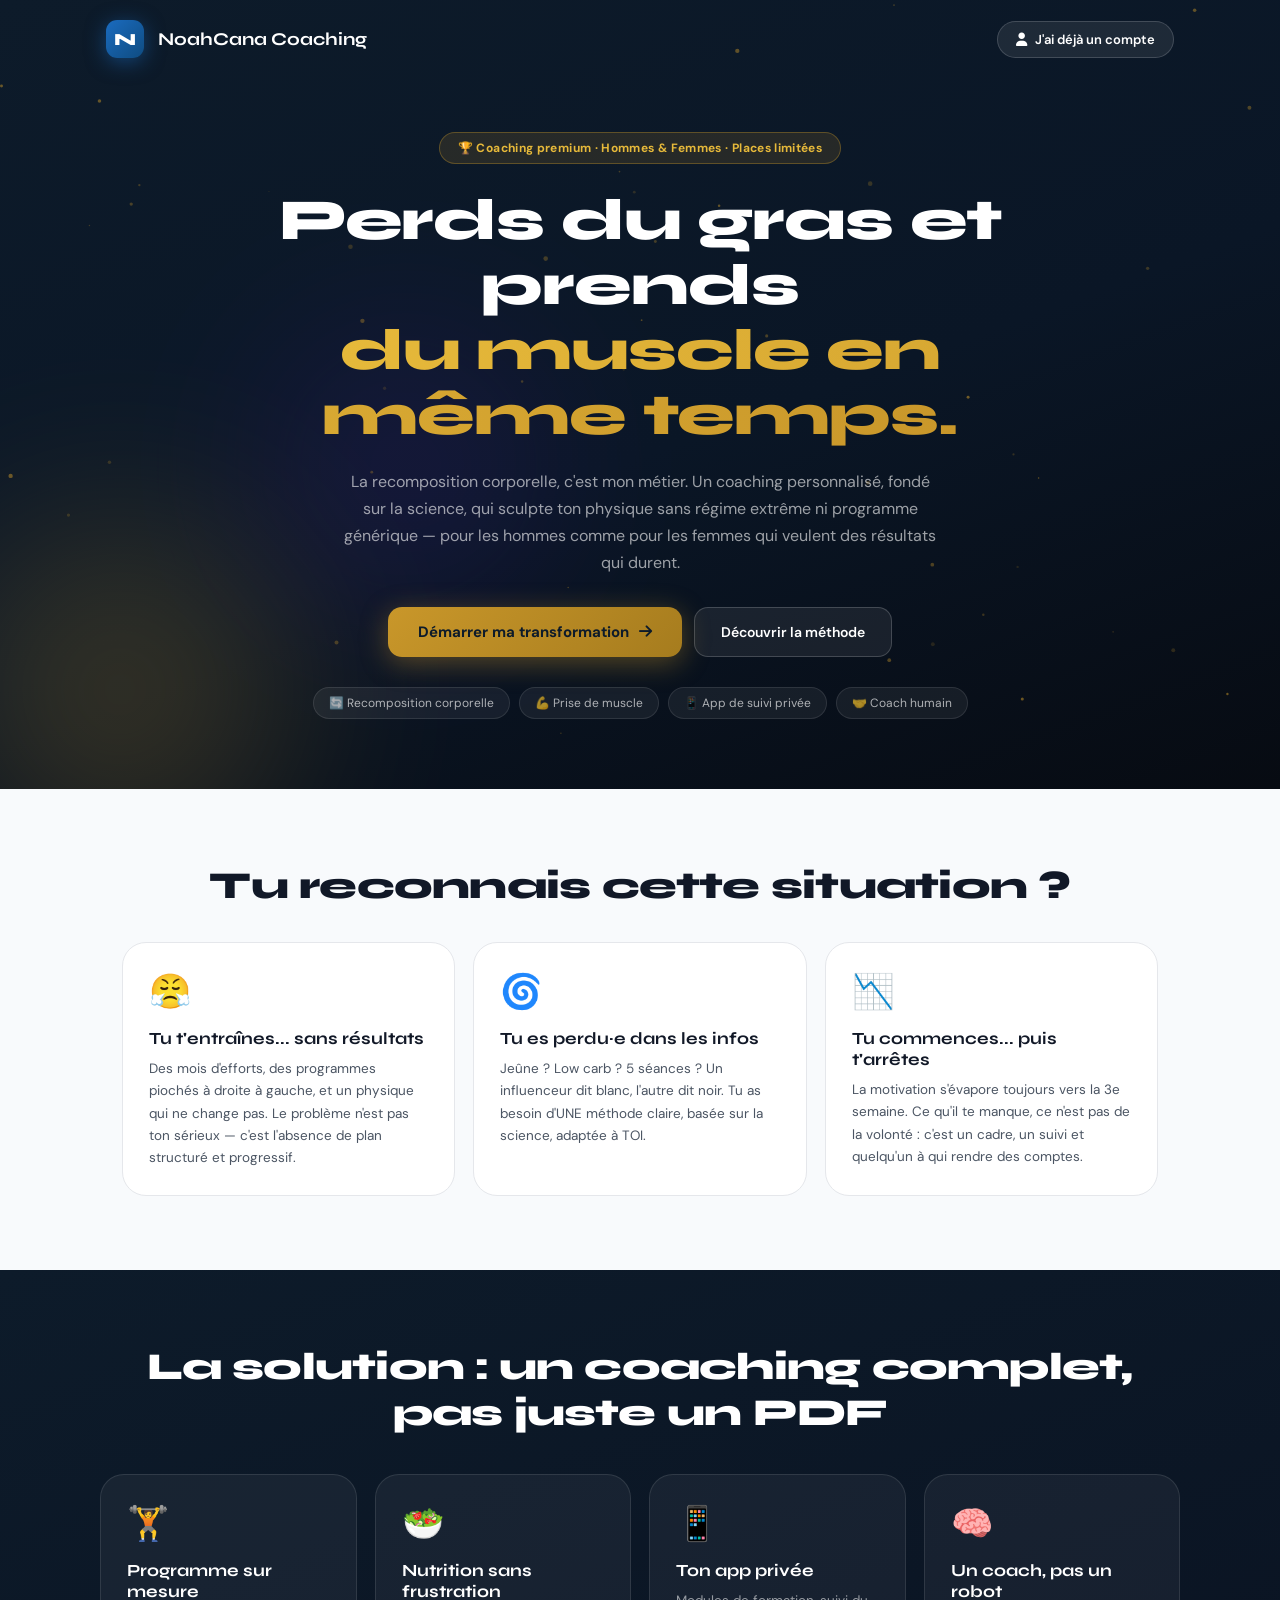
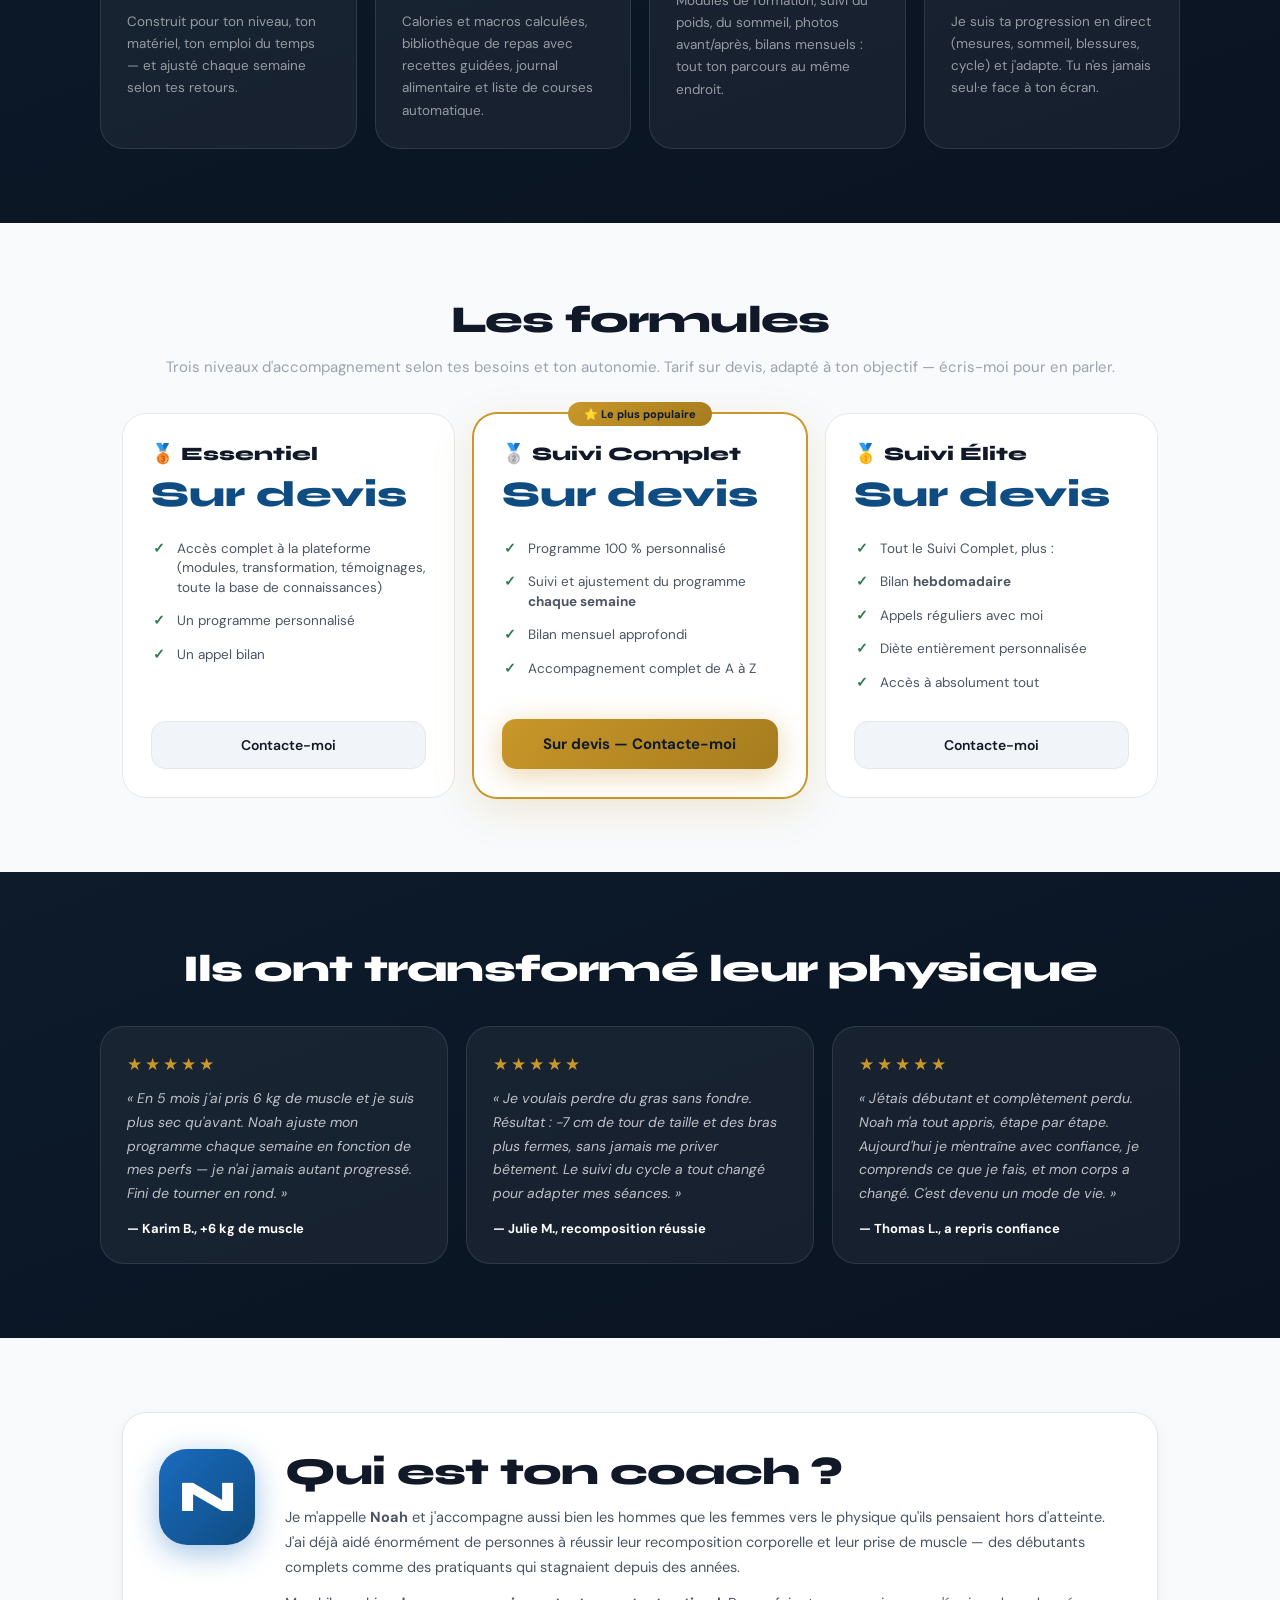
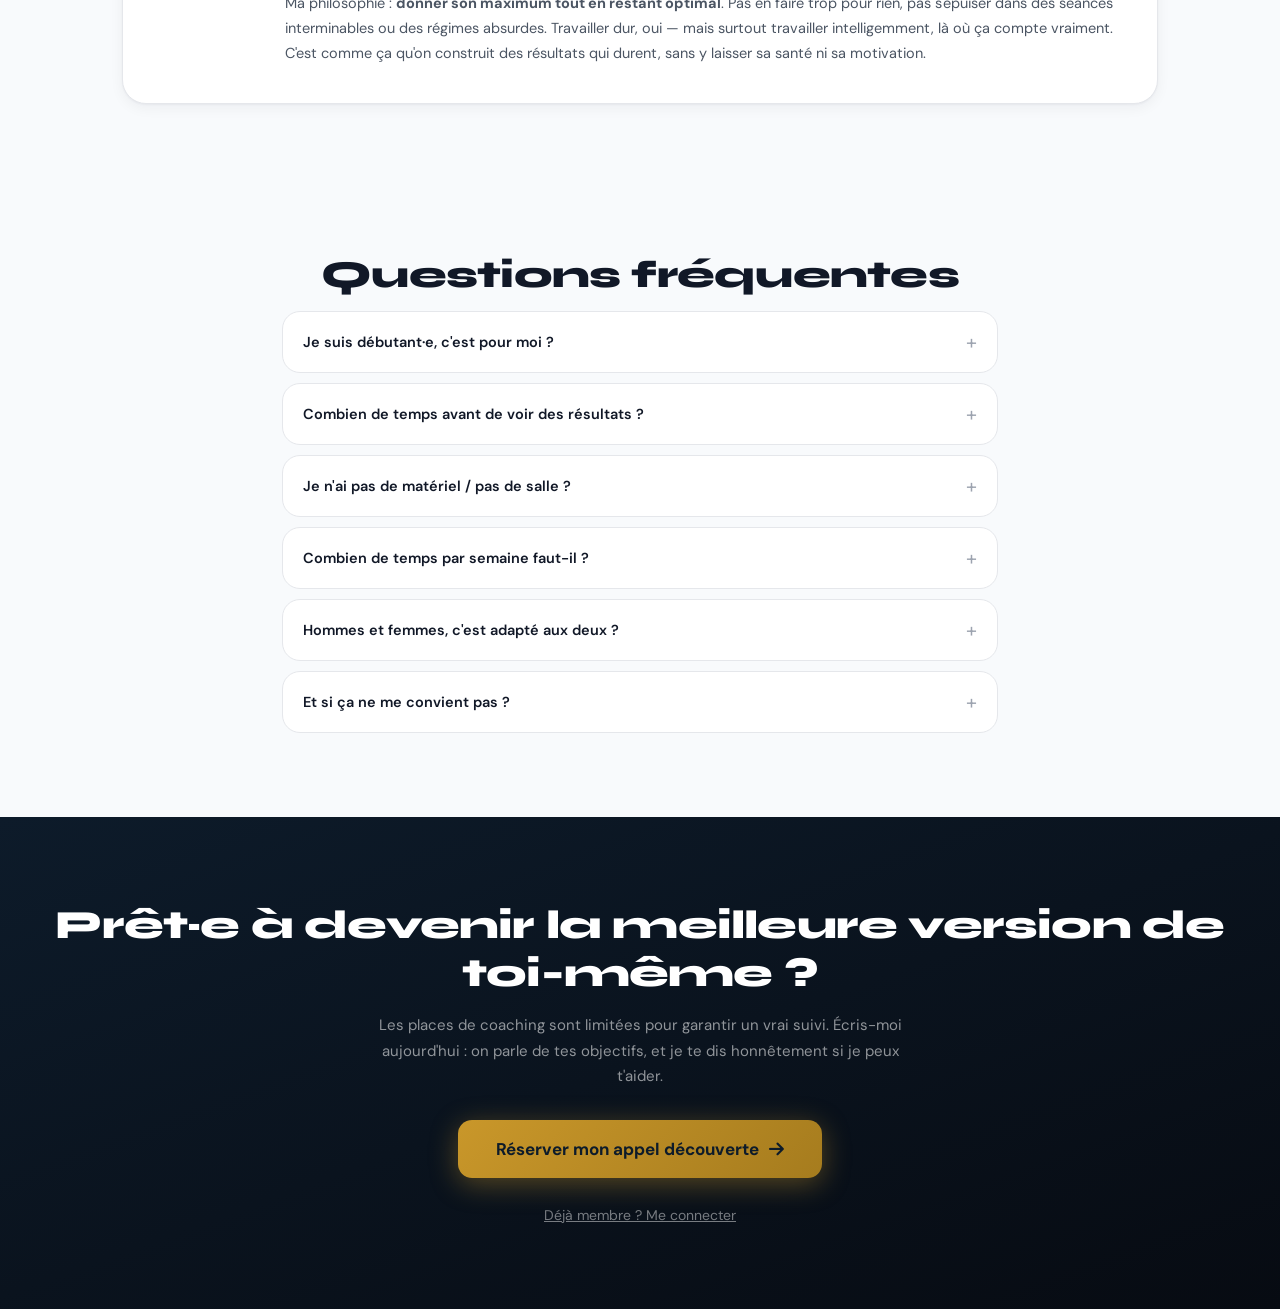
==== commit 125dd547: "Add files via upload" ====
--- a/index.html
+++ b/index.html
@@ -58,7 +58,7 @@
 }
 *{margin:0;padding:0;box-sizing:border-box;}
 html{scroll-behavior:smooth;}
-body{font-family:var(--fb);color:var(--text);background:var(--bg);overflow-x:hidden;max-width:100vw;transition:background var(--t),color var(--t);}
+body{font-family:var(--fb);color:var(--text);background:var(--bg);overflow-x:clip;max-width:100vw;transition:background var(--t),color var(--t);}
 img,svg,iframe,video,table,pre{max-width:100%;}
 .main-content,.section,.afc{min-width:0;overflow-wrap:break-word;word-break:break-word;}
 a{text-decoration:none;color:inherit;}
@@ -67,12 +67,12 @@
 ::-webkit-scrollbar{width:5px;height:5px;}
 ::-webkit-scrollbar-track{background:transparent;}
 ::-webkit-scrollbar-thumb{background:var(--border);border-radius:3px;}
-.page{display:none;min-height:100vh;}
+.page{display:none;min-height:100vh;min-height:100dvh;}
 .page.active{display:flex;}
 
 /* LOGIN */
 #page-login{background:var(--dark);align-items:center;justify-content:center;position:relative;overflow:hidden;}
-.mesh-blob{position:absolute;border-radius:50%;filter:blur(80px);animation:mf 8s ease-in-out infinite;}
+.mesh-blob{position:absolute;border-radius:50%;filter:blur(80px);animation:mf 8s ease-in-out infinite;pointer-events:none;}
 .mesh-blob:nth-child(1){width:500px;height:500px;background:radial-gradient(#1a6bbf,transparent);top:-150px;right:-100px;opacity:.5;}
 .mesh-blob:nth-child(2){width:400px;height:400px;background:radial-gradient(#c9972a,transparent);bottom:-100px;left:-80px;opacity:.3;animation-delay:-3s;}
 .mesh-blob:nth-child(3){width:300px;height:300px;background:radial-gradient(#6d28d9,transparent);top:40%;left:20%;opacity:.2;animation-delay:-5s;}
@@ -728,8 +728,12 @@
 
 /* RESPONSIVE */
 @media(max-width:768px){
-  html,body{width:100%;max-width:100%;overflow-x:hidden;}
-  .page,.main-wrap,.main-content,.topbar,header{max-width:100vw;overflow-x:hidden;}
+  /* overflow-x:clip empêche le débordement horizontal SANS créer de conteneur
+     de défilement (contrairement à hidden, qui force overflow-y:auto et casse
+     le scroll vertical natif sur mobile — c'était la cause du blocage). */
+  html{width:100%;max-width:100%;}
+  body{width:100%;max-width:100%;overflow-x:clip;}
+  .page,.main-wrap,.main-content,.topbar,header{max-width:100vw;overflow-x:clip;}
   .post-img,.transfo-img,.repas-img{width:100%;height:auto;max-width:100%;}
   .bnav{display:none !important;}
   .main-wrap{margin-left:0 !important;padding-bottom:calc(20px + env(safe-area-inset-bottom));}
@@ -786,7 +790,7 @@
   .modal-box{padding:22px 18px;margin:8px;max-height:92vh;}
   .nd{position:fixed;top:calc(58px + env(safe-area-inset-top));left:10px;right:10px;width:auto;max-width:none;max-height:76vh;z-index:1100;display:none;}
   .nd.active{display:flex;flex-direction:column;}
-  .nd-list{max-height:none;flex:1;}
+  .nd-list{max-height:none;flex:1;min-height:0;overflow-y:auto;-webkit-overflow-scrolling:touch;}
   .gs-ov{padding:60px 12px;}
 }
 @media(max-width:380px){
@@ -803,7 +807,11 @@
    ============================================================ */
 
 /* ---- 1. ANTI-DÉBORDEMENT HORIZONTAL (fix bug mobile) ---- */
-html,body{max-width:100%;overflow-x:clip;}
+/* Pas d'overflow sur l'élément racine <html> : sur iOS Safari, mettre overflow
+   sur <html> peut désactiver le défilement vertical du viewport. On clippe le
+   débordement horizontal sur <body> uniquement (clip = pas de conteneur de scroll). */
+html{max-width:100%;}
+body{max-width:100%;overflow-x:clip;}
 .page,.main-wrap,.main-content,.section{max-width:100%;min-width:0;}
 .main-content,.section{overflow-x:clip;}
 .ftabs{max-width:100%;min-width:0;overscroll-behavior-x:contain;}
@@ -933,7 +941,7 @@
 #page-landing{display:none;background:var(--bg);}
 #page-landing.active{display:block;animation:none;}
 .ld-hero{position:relative;overflow:hidden;background:linear-gradient(160deg,#0d1b2a 0%,#0a1626 55%,#070b12 100%);padding:0 22px 70px;}
-.ld-nav{position:relative;z-index:5;display:flex;align-items:center;justify-content:space-between;padding:20px 6px;max-width:1080px;margin:0 auto;}
+.ld-nav{position:relative;z-index:6;display:flex;align-items:center;justify-content:space-between;padding:calc(20px + env(safe-area-inset-top)) 6px 20px;max-width:1080px;margin:0 auto;}
 .ld-login-btn{background:rgba(255,255,255,.08);border:1px solid rgba(255,255,255,.16);color:#fff;border-radius:30px;padding:9px 18px;font-size:13px;font-weight:600;display:flex;align-items:center;gap:8px;transition:all var(--t);}
 .ld-login-btn:hover{background:rgba(255,255,255,.16);}
 .ld-hero-inner{position:relative;z-index:5;max-width:780px;margin:0 auto;text-align:center;padding-top:54px;}
@@ -998,8 +1006,8 @@
   .ld-coach{flex-direction:column;align-items:center;text-align:center;padding:26px;}
   .ld-coach .ld-h2{text-align:center !important;}
   .ld-price-hot{order:-1;}
-  .ld-nav{padding:16px 2px;}
-  .ld-login-btn{padding:8px 13px;font-size:12px;}
+  .ld-nav{padding:calc(14px + env(safe-area-inset-top)) 2px 14px;}
+  .ld-login-btn{padding:10px 15px;font-size:12px;}
 }
 
 /* ---- Mobile : sans bottom-nav, le contenu va jusqu'en bas ---- */
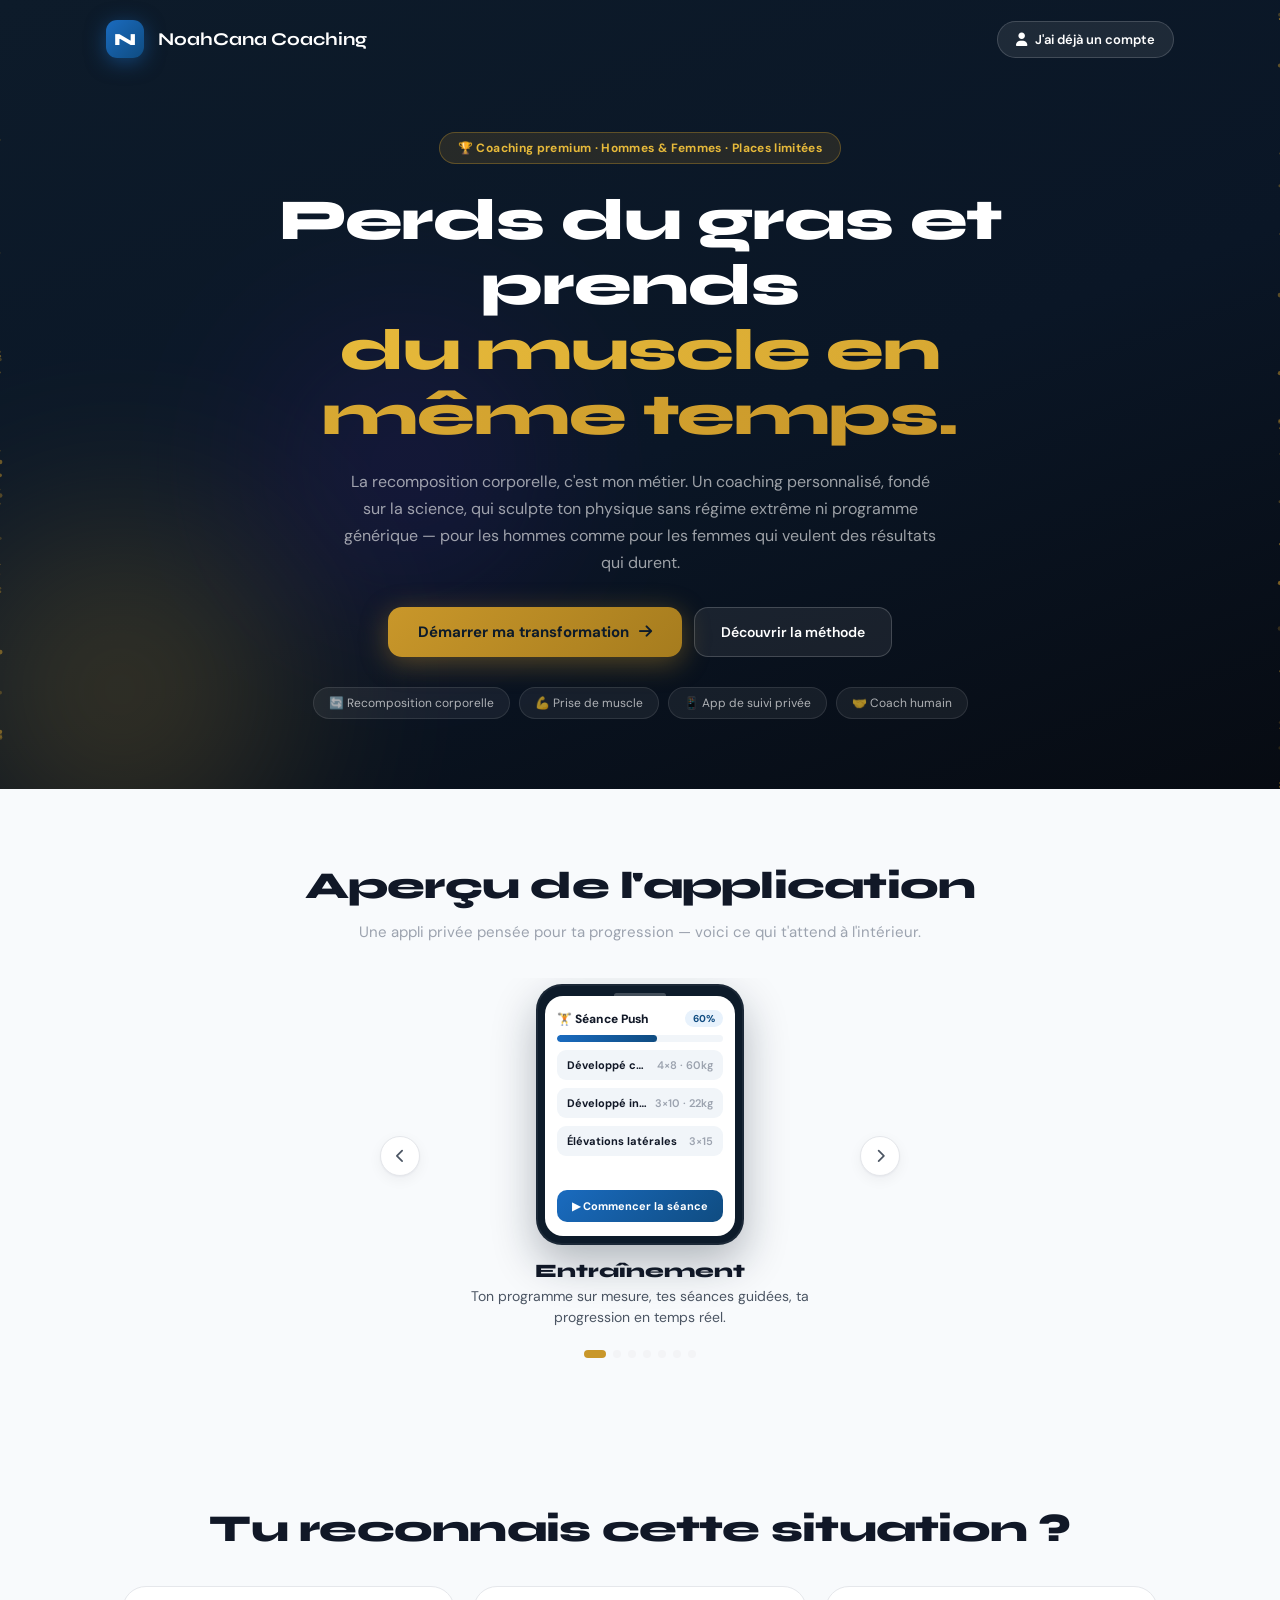
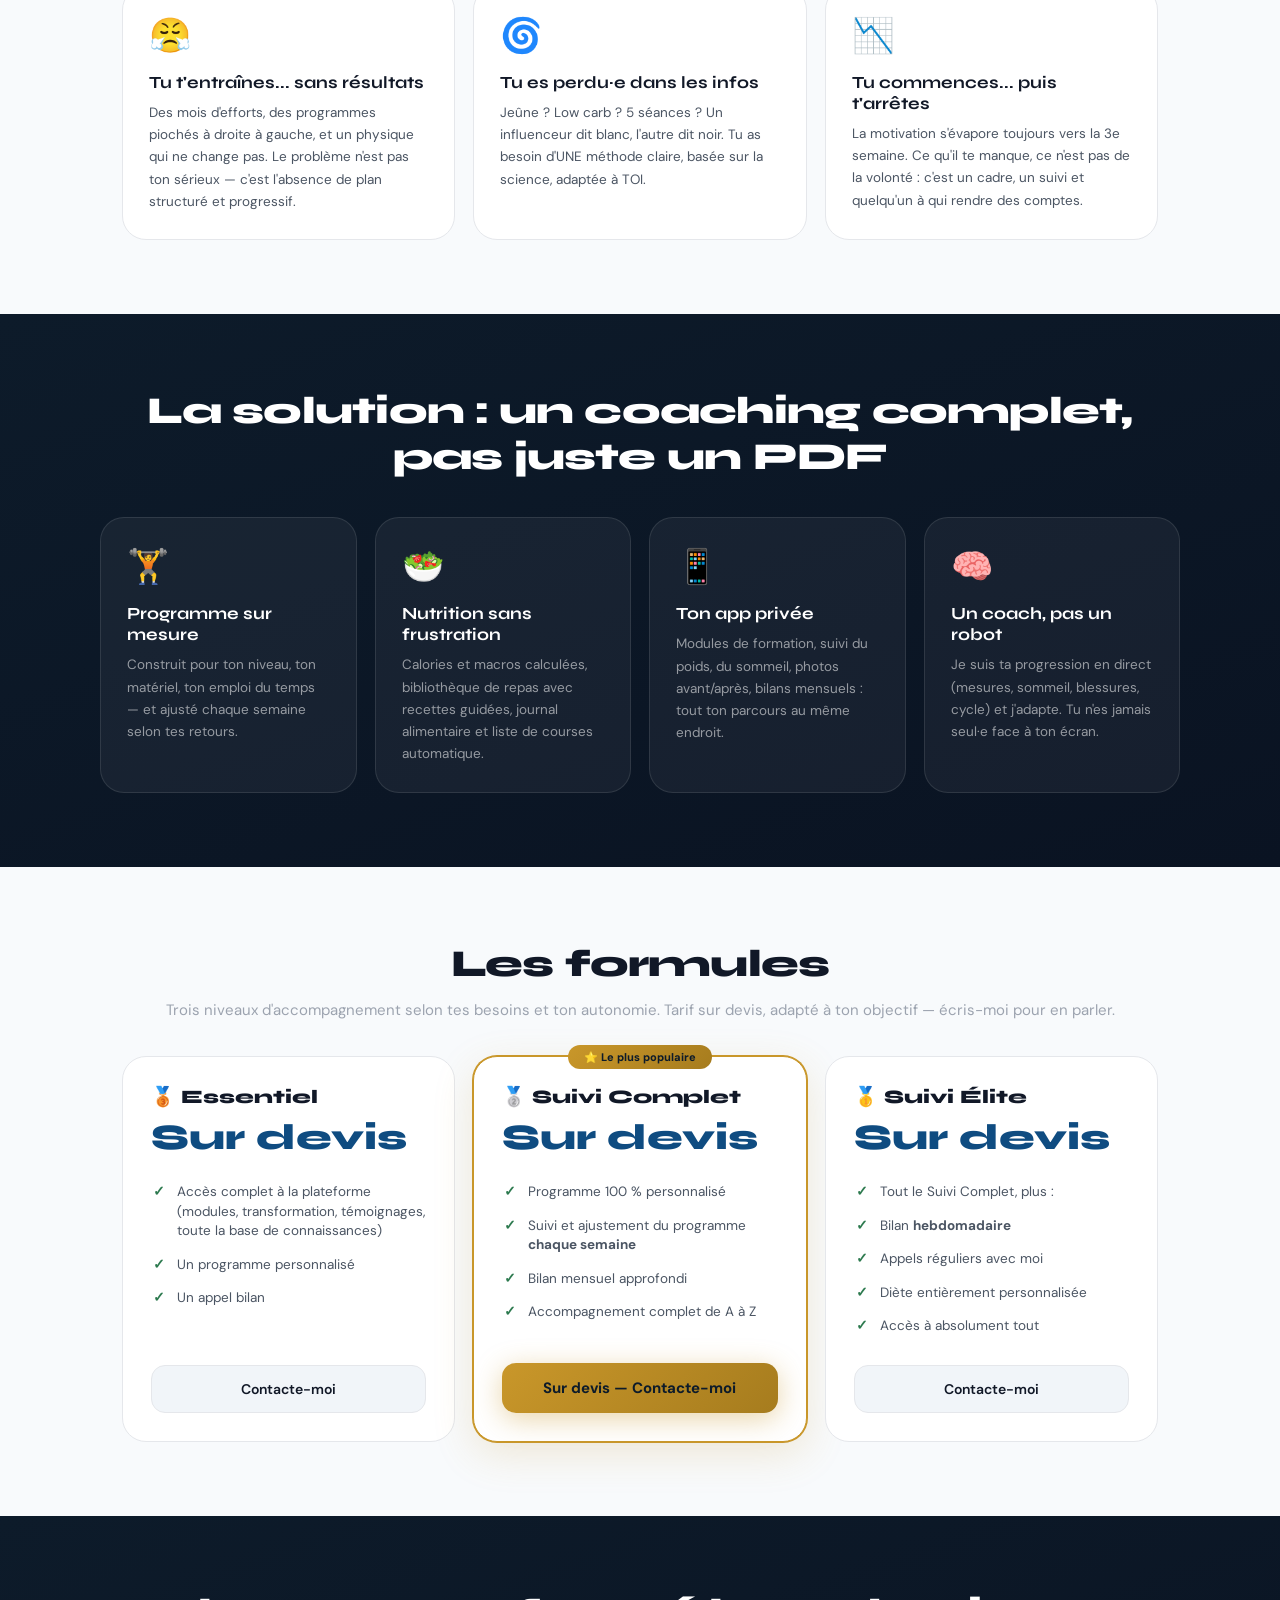
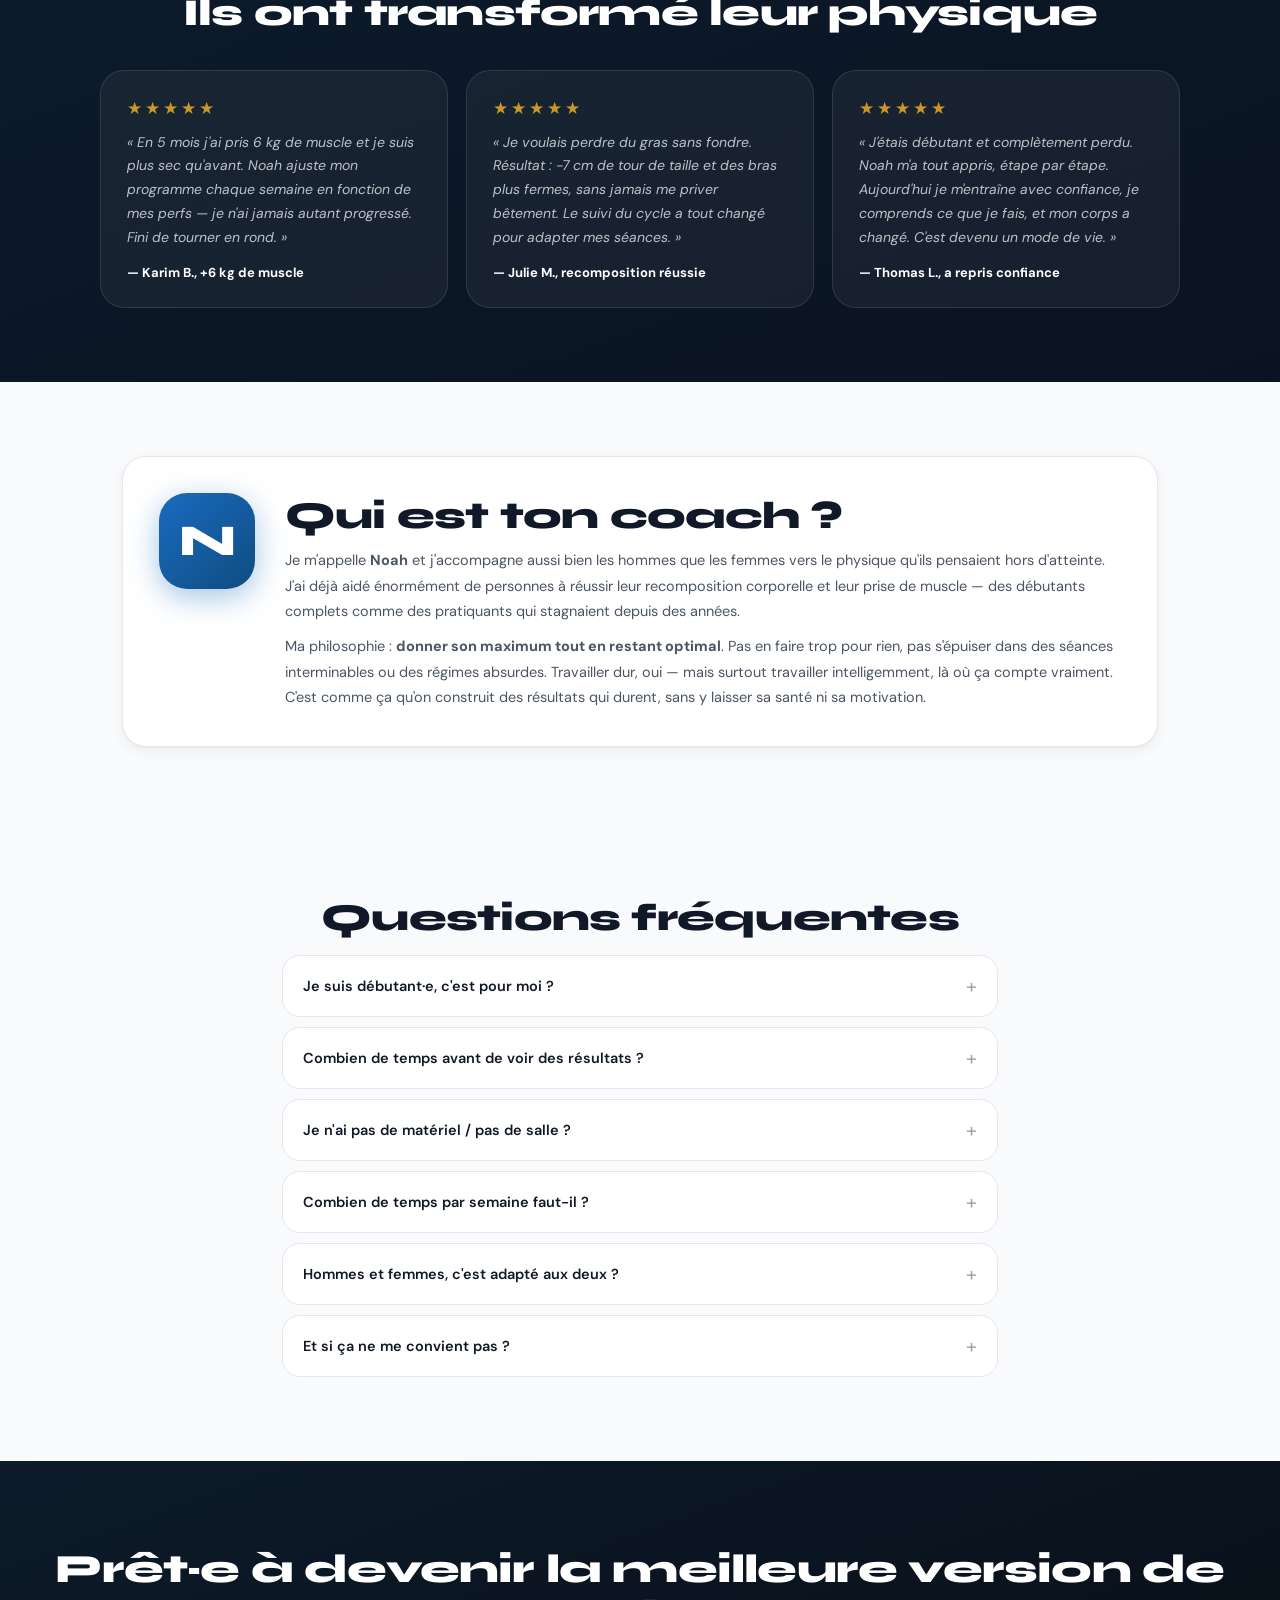
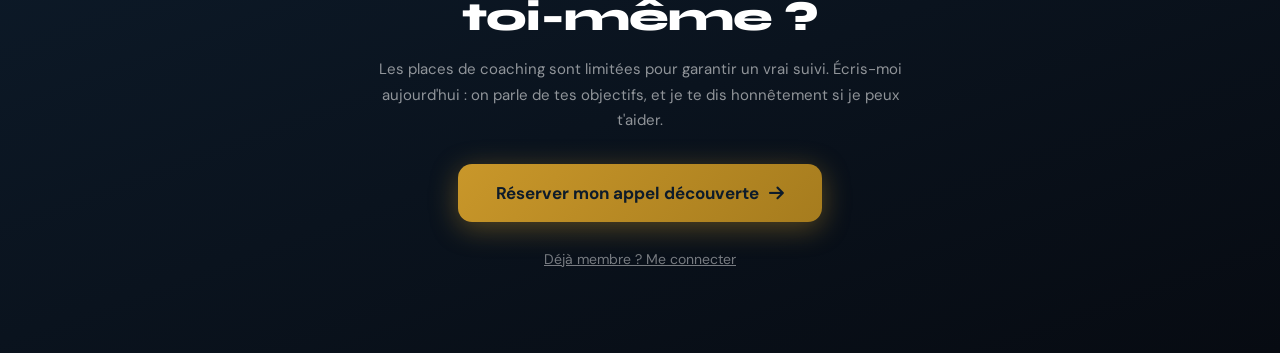
==== commit 1ce26ab1: "Add files via upload" ====
--- a/index.html
+++ b/index.html
@@ -1051,6 +1051,59 @@
 /* Dark mode : surfaces un poil plus contrastées pour les nouvelles cartes */
 [data-theme="dark"] .nav-dot{box-shadow:0 0 8px var(--gold);}
 
+/* ---- 15. CARROUSEL APERÇUS LANDING + ÉDITEUR SÉANCES REPLIABLES ---- */
+.ldp-carousel{position:relative;display:flex;align-items:center;gap:6px;max-width:520px;margin:8px auto 0;}
+.ldp-track{display:flex;overflow-x:auto;scroll-snap-type:x mandatory;scroll-behavior:smooth;-webkit-overflow-scrolling:touch;flex:1;scrollbar-width:none;}
+.ldp-track::-webkit-scrollbar{display:none;}
+.ldp-slide{flex:0 0 100%;scroll-snap-align:center;display:flex;flex-direction:column;align-items:center;text-align:center;padding:6px 10px;box-sizing:border-box;}
+.ldp-arrow{flex-shrink:0;width:40px;height:40px;border-radius:50%;border:1px solid var(--border);background:var(--surface);color:var(--text2);cursor:pointer;display:flex;align-items:center;justify-content:center;font-size:14px;box-shadow:var(--sh);transition:transform .15s,background .15s;}
+.ldp-arrow:hover{background:var(--bg2);transform:scale(1.06);}
+@media(max-width:600px){.ldp-arrow{display:none;}}
+.ldp-dots{display:flex;gap:7px;justify-content:center;margin-top:16px;}
+.ldp-dot{width:8px;height:8px;border-radius:50%;border:none;background:var(--border2);cursor:pointer;padding:0;transition:all .25s;}
+.ldp-dot.on{background:var(--gold);width:22px;border-radius:4px;}
+.ldp-title{font-family:var(--fd);font-size:19px;font-weight:800;margin:14px 0 4px;color:var(--text);}
+.ldp-desc{font-size:14px;color:var(--text2);max-width:340px;line-height:1.5;}
+.ldp-mock{display:flex;justify-content:center;}
+.ldp-phone{width:208px;background:#0d1b2a;border-radius:26px;padding:12px 9px 9px;box-shadow:0 18px 44px rgba(13,27,42,.30),inset 0 0 0 2px rgba(255,255,255,.06);position:relative;}
+.ldp-notch{position:absolute;top:9px;left:50%;transform:translateX(-50%);width:52px;height:5px;border-radius:3px;background:rgba(255,255,255,.22);}
+.ldp-screen{background:var(--surface);border-radius:18px;padding:14px 12px;height:240px;overflow:hidden;display:flex;flex-direction:column;gap:8px;}
+.lm-top{display:flex;align-items:center;justify-content:space-between;font-size:12px;font-weight:800;color:var(--text);}
+.lm-pill{font-size:10px;font-weight:700;background:var(--blue-light);color:var(--blue);padding:2px 8px;border-radius:10px;white-space:nowrap;}
+.lm-prog{height:7px;background:var(--bg2);border-radius:4px;overflow:hidden;}
+.lm-prog i{display:block;height:100%;background:linear-gradient(90deg,var(--blue-mid),var(--blue));border-radius:4px;}
+.lm-prog.gold i{background:linear-gradient(90deg,var(--gold),#e6b93a);}
+.lm-row{display:flex;align-items:center;justify-content:space-between;font-size:11px;background:var(--bg2);border-radius:9px;padding:8px 10px;gap:8px;}
+.lm-row b{font-weight:700;color:var(--text);white-space:nowrap;overflow:hidden;text-overflow:ellipsis;}
+.lm-row span{color:var(--text3);font-weight:600;white-space:nowrap;}
+.lm-cta{margin-top:auto;text-align:center;font-size:11px;font-weight:700;color:#fff;background:linear-gradient(135deg,var(--blue-mid),var(--blue));border-radius:10px;padding:9px;}
+.lm-macros{display:flex;justify-content:space-around;margin:2px 0;}
+.lm-macros>div{display:flex;flex-direction:column;align-items:center;gap:4px;font-size:9px;color:var(--text3);font-weight:600;}
+.lm-ring{width:44px;height:44px;border-radius:50%;background:conic-gradient(var(--col) var(--p),var(--bg2) 0);position:relative;}
+.lm-ring::after{content:'';position:absolute;inset:6px;border-radius:50%;background:var(--surface);}
+.lm-chart{width:100%;height:auto;background:var(--bg2);border-radius:10px;padding:6px;box-sizing:border-box;}
+.lm-photos{display:flex;align-items:center;gap:6px;}
+.lm-photos>div{width:38px;height:38px;border-radius:8px;background:var(--bg2);display:flex;align-items:center;justify-content:center;font-size:15px;}
+.lm-photo-arrow{background:transparent!important;color:var(--green);font-weight:800;width:auto!important;}
+.lm-grid{display:grid;grid-template-columns:1fr 1fr;gap:7px;}
+.lm-tile{background:var(--bg2);border-radius:10px;padding:9px;display:flex;flex-direction:column;align-items:center;gap:4px;font-size:18px;}
+.lm-tile span{font-size:9px;color:var(--text2);font-weight:700;}
+.lm-badges{display:flex;gap:8px;font-size:20px;justify-content:center;margin:2px 0;}
+.lm-lock{filter:grayscale(1);opacity:.5;}
+.lm-post{display:flex;gap:8px;align-items:flex-start;background:var(--bg2);border-radius:10px;padding:8px 10px;}
+.lm-av{width:26px;height:26px;border-radius:50%;background:var(--blue);color:#fff;display:flex;align-items:center;justify-content:center;font-size:12px;font-weight:800;flex-shrink:0;}
+.lm-post b{font-size:11px;color:var(--text);}
+.lm-post p{font-size:10px;color:var(--text2);margin-top:1px;line-height:1.35;}
+/* Éditeur — séances repliables (divulgation progressive) */
+.pbse-head{display:flex;align-items:center;gap:8px;cursor:pointer;padding:4px 0;}
+.pbse-chev{width:20px;text-align:center;color:var(--text3);font-size:13px;flex-shrink:0;}
+.pbse-name{flex:1;min-width:0;padding:9px 11px;border:1.5px solid var(--border);border-radius:10px;background:var(--bg2);color:var(--text);font-size:16px;font-weight:700;}
+.pbse-count{font-size:10px;font-weight:700;color:var(--blue);background:var(--blue-light);padding:3px 9px;border-radius:10px;white-space:nowrap;flex-shrink:0;}
+.pbse-count.empty{color:var(--text3);background:var(--bg2);}
+.pbse-body{padding-top:10px;animation:pbReveal .22s ease;}
+@keyframes pbReveal{from{opacity:0;transform:translateY(-4px);}to{opacity:1;transform:none;}}
+.pbseance.open{border-color:var(--blue);}
+
 /* ---- 14. ÉDITEUR DE SÉANCE v2 (accordéon mobile + semaine type) ---- */
 .pbexo{background:var(--bg2);border:1px solid var(--border);border-radius:12px;padding:10px;margin-bottom:10px;}
 .pbtag{background:var(--blue-light);color:var(--blue);font-size:10px;font-weight:700;padding:1px 7px;border-radius:8px;margin-right:5px;vertical-align:middle;}
@@ -1141,6 +1194,17 @@
       </div>
     </div>
   </div>
+
+  <section class="ld-sec lv" id="ld-previews">
+    <h2 class="ld-h2">Aperçu de l'application</h2>
+    <p class="ld-sub">Une appli privée pensée pour ta progression — voici ce qui t'attend à l'intérieur.</p>
+    <div class="ldp-carousel">
+      <button class="ldp-arrow ldp-prev" aria-label="Précédent" onclick="ldpGo(Math.max(0,_ldpIdx-1));ldpKick()"><i class="fa-solid fa-chevron-left"></i></button>
+      <div class="ldp-track" id="ldp-track"></div>
+      <button class="ldp-arrow ldp-next" aria-label="Suivant" onclick="ldpGo(_ldpIdx+1);ldpKick()"><i class="fa-solid fa-chevron-right"></i></button>
+    </div>
+    <div class="ldp-dots" id="ldp-dots"></div>
+  </section>
 
   <section class="ld-sec lv">
     <h2 class="ld-h2">Tu reconnais cette situation ?</h2>
@@ -4625,6 +4689,7 @@
   openModal();
 }
 function initLanding(){
+  try{buildAppPreviews();}catch(e){}
   const els=document.querySelectorAll('#page-landing .lv');
   if(!('IntersectionObserver' in window)){els.forEach(e=>e.classList.add('lv-vis'));return;}
   const io=new IntersectionObserver(entries=>{entries.forEach(en=>{if(en.isIntersecting){en.target.classList.add('lv-vis');io.unobserve(en.target);}});},{threshold:.12});
@@ -5792,6 +5857,8 @@
    +'<div style="flex:1;min-width:88px;background:var(--bg2);border-radius:12px;padding:12px;text-align:center"><div style="font-family:var(--fd);font-size:22px;font-weight:800;color:var(--blue)">'+workouts.length+'</div><div style="font-size:11px;color:var(--text3)">séances</div></div>'
    +'<div style="flex:1;min-width:88px;background:var(--bg2);border-radius:12px;padding:12px;text-align:center"><div style="font-family:var(--fd);font-size:22px;font-weight:800;color:var(--gold)">'+fmtVol(totalVol)+'</div><div style="font-size:11px;color:var(--text3)">volume total</div></div>'
    +'<div style="flex:1;min-width:88px;background:var(--bg2);border-radius:12px;padding:12px;text-align:center"><div style="font-family:var(--fd);font-size:22px;font-weight:800;color:'+(prs.length?'var(--green)':'var(--text3)')+'">'+prs.length+'</div><div style="font-size:11px;color:var(--text3)">records</div></div></div>';
+  // tonnage cumulé + comparaison imagée
+  html+=tonnageBlock(totalVol,'total');
   // comparaison semaine N vs N-1
   const arrow=diff>0?'▲':diff<0?'▼':'=';const col=diff>0?'var(--green)':diff<0?'var(--orange)':'var(--text3)';
   html+='<div style="border:1px solid var(--border);border-radius:14px;padding:14px;margin-bottom:14px"><div style="font-size:12px;font-weight:700;text-transform:uppercase;color:var(--text2);margin-bottom:8px">Cette semaine vs semaine dernière</div><div style="display:flex;align-items:center;gap:12px"><div style="flex:1"><div style="font-family:var(--fd);font-size:24px;font-weight:800">'+fmtVol(vThis)+'</div><div style="font-size:11px;color:var(--text3)">vs '+fmtVol(vLast)+' la semaine passée</div></div><div style="font-size:15px;font-weight:800;color:'+col+';background:'+(diff>0?'var(--green-light,#e7f6ec)':diff<0?'var(--gold-light)':'var(--bg2)')+';padding:8px 12px;border-radius:12px">'+arrow+' '+(diff>0?'+':'')+diff+'%</div></div>'
@@ -5848,6 +5915,7 @@
   html+='<div style="display:flex;gap:8px;margin-bottom:18px"><div style="flex:1;background:var(--bg2);border-radius:12px;padding:12px"><div style="font-family:var(--fd);font-size:20px;font-weight:800;color:var(--blue)">'+doneSets+'/'+totalSets+'</div><div style="font-size:11px;color:var(--text3)">séries</div></div>'
    +'<div style="flex:1;background:var(--bg2);border-radius:12px;padding:12px"><div style="font-family:var(--fd);font-size:20px;font-weight:800;color:var(--gold)">'+fmtVol(vol)+'</div><div style="font-size:11px;color:var(--text3)">volume</div></div>'
    +'<div style="flex:1;background:var(--bg2);border-radius:12px;padding:12px"><div style="font-family:var(--fd);font-size:20px;font-weight:800;color:var(--blue)">'+(w.duree||0)+'</div><div style="font-size:11px;color:var(--text3)">minutes</div></div></div>';
+  html+='<div style="text-align:left">'+tonnageBlock(vol,'seance')+'</div>';
   html+='<div style="display:flex;justify-content:center;gap:18px;font-size:13px;color:var(--text2);margin-bottom:20px"><span>Difficulté <strong>RPE '+(w.rpe||'—')+'/10</strong></span><span>Énergie '+dz+'</span></div>';
   html+='<div style="background:var(--blue-xlight);border-radius:12px;padding:10px 14px;font-size:13px;color:var(--blue);font-weight:600;margin-bottom:18px">+30 XP ajoutés ⚡</div>';
   html+='<button class="btn-done" style="width:100%;justify-content:center" onclick="closeRecap()"><i class="fa-solid fa-flag-checkered"></i> Terminer</button><div style="height:30px"></div></div>';
@@ -6402,6 +6470,163 @@
 function applyGym(){var el=document.getElementById('sess-el');if(el&&_gymMode)el.classList.add('gym');}
 
 // ============================================================
+// LOT 6 — Aperçus app (landing), tonnage motivant, éditeur progressif
+// ============================================================
+
+// ---------- TONNAGE & comparaisons imagées ----------
+var TONNE_CMP=[
+  {kg:6,e:'🐈',s:'un chat',p:'chats'},
+  {kg:20,e:'🛍️',s:'un gros cabas de courses',p:'cabas de courses'},
+  {kg:35,e:'🪨',s:'un sac de ciment',p:'sacs de ciment'},
+  {kg:70,e:'🧍',s:'un adulte',p:'adultes'},
+  {kg:130,e:'🧊',s:'un réfrigérateur',p:'réfrigérateurs'},
+  {kg:270,e:'🎹',s:'un piano à queue',p:'pianos à queue'},
+  {kg:500,e:'🐎',s:'un cheval',p:'chevaux'},
+  {kg:900,e:'🐄',s:'une vache',p:'vaches'},
+  {kg:1500,e:'🚗',s:'une petite voiture',p:'petites voitures'},
+  {kg:3000,e:'🦛',s:'un hippopotame',p:'hippopotames'},
+  {kg:6000,e:'🐘',s:'un éléphant',p:'éléphants'},
+  {kg:12000,e:'🚌',s:'un bus',p:'bus'},
+  {kg:20000,e:'🚚',s:'un camion',p:'camions'},
+  {kg:50000,e:'🐋',s:'une baleine bleue',p:'baleines bleues'},
+  {kg:90000,e:'✈️',s:'un avion de ligne',p:'avions de ligne'},
+  {kg:200000,e:'🏢',s:'un immeuble',p:'immeubles'}
+];
+function tonnageCompare(kg){
+  kg=Math.round(kg||0);if(kg<=0)return null;
+  var le=TONNE_CMP.filter(function(x){return x.kg<=kg;});
+  if(!le.length)le=[TONNE_CMP[0]];
+  // candidats donnant un nombre raisonnable (<=30), on privilégie les gros objets
+  var cand=le.filter(function(x){return kg/x.kg<=30;});
+  if(!cand.length)cand=[le[le.length-1]];
+  var pool=cand.slice(-3); // les 3 objets les plus lourds qui collent
+  var x=pool[Math.floor(Math.random()*pool.length)];
+  var count=Math.max(1,Math.round(kg/x.kg));
+  return {e:x.e,s:x.s,p:x.p,count:count};
+}
+function tonnageText(kg){var c=tonnageCompare(kg);if(!c)return '';return (c.count===1?('soit '+c.s):('soit ≈ '+c.count+' '+c.p))+' '+c.e;}
+function tonnageBlock(kg,kind){
+  kg=Math.round(kg||0);if(kg<=0)return '';
+  var c=tonnageCompare(kg);if(!c)return '';
+  var t=(c.count===1?('soit '+c.s):('soit ≈ '+c.count+' '+c.p));
+  var lbl=kind==='total'?'Depuis tes débuts':kind==='week'?'Cette semaine':'Cette séance';
+  return '<div style="background:linear-gradient(135deg,var(--gold-light),transparent);border:1px solid var(--gold);border-radius:14px;padding:13px 14px;margin-bottom:16px;display:flex;align-items:center;gap:13px">'
+    +'<div style="font-size:34px;line-height:1;flex-shrink:0">'+c.e+'</div>'
+    +'<div style="flex:1;min-width:0"><div style="font-size:11px;font-weight:700;text-transform:uppercase;color:var(--gold-dark);letter-spacing:.04em">'+lbl+'</div>'
+    +'<div style="font-family:var(--fd);font-size:21px;font-weight:800;color:var(--text);line-height:1.1">'+fmtVol(kg)+' <span style="font-size:12px;font-weight:600;color:var(--text3)">soulevés</span></div>'
+    +'<div style="font-size:12.5px;color:var(--text2);font-weight:600;margin-top:1px">'+t+' '+c.e+' !</div></div></div>';
+}
+function tonnageTotal(code){return DB.getArr(wKey(code)).reduce(function(t,w){return t+woVolume(w);},0);}
+
+// ============================================================
+// ÉDITEUR DE PROGRAMME — divulgation progressive (séances repliables)
+// Redéfinit pbRenderSeances / pbAddSeance / pbDupSeance / pbScrollSeance.
+// ============================================================
+var pbOpenSet={},pbOpenInit=null;
+function pbSeanceOpen(si){return !!pbOpenSet[si];}
+function pbToggleSeance(si){pbOpenSet[si]=!pbOpenSet[si];pbRenderSeances();}
+function pbExpandAll(v){progDraft.seances.forEach(function(_,i){pbOpenSet[i]=v;});pbRenderSeances();}
+function pbRenderSeances(){
+  var host=document.getElementById('pb-seances');if(!host)return;
+  if(!progDraft.week)progDraft.week={};
+  if(pbOpenInit!==progDraft.id){pbOpenInit=progDraft.id;pbOpenSet={};progDraft.seances.forEach(function(_,i){pbOpenSet[i]=(progDraft.seances.length<=1||i===0);});}
+  var top=pbWeekStrip()+pbBalance();
+  if(!progDraft.seances.length){host.innerHTML=top+'<div class="empty" style="padding:30px"><p>Ajoute ta première séance ci-dessous.</p></div>';return;}
+  var allOpen=progDraft.seances.every(function(_,i){return pbOpenSet[i];});
+  var bar='<div style="display:flex;align-items:center;justify-content:space-between;margin:4px 2px 10px"><div style="font-size:12px;font-weight:700;text-transform:uppercase;color:var(--text2)">Séances ('+progDraft.seances.length+')</div><button class="btn-sec btn-sm" onclick="pbExpandAll('+(allOpen?'false':'true')+')">'+(allOpen?'<i class="fa-solid fa-compress"></i> Tout replier':'<i class="fa-solid fa-expand"></i> Tout déplier')+'</button></div>';
+  host.innerHTML=top+bar+progDraft.seances.map(function(se,si){
+    var open=pbSeanceOpen(si);var nEx=(se.exos||[]).length;
+    var head='<div class="pbse-head" onclick="pbToggleSeance('+si+')">'
+      +'<span class="pbse-chev"><i class="fa-solid fa-chevron-'+(open?'down':'right')+'"></i></span>'
+      +'<input type="text" value="'+escA(se.nom)+'" oninput="pbSeanceNom('+si+',this.value)" onclick="event.stopPropagation()" class="pbse-name">'
+      +'<span class="pbse-count'+(nEx?'':' empty')+'">'+(nEx?(nEx+' exo'+(nEx>1?'s':'')):'vide')+'</span>'
+      +'<button class="pbact" onclick="event.stopPropagation();pbDupSeance('+si+')" title="Dupliquer la séance"><i class="fa-solid fa-copy"></i></button>'
+      +'<button class="pbact" style="color:var(--red)" onclick="event.stopPropagation();pbDelSeance('+si+')" title="Supprimer la séance"><i class="fa-solid fa-trash"></i></button></div>';
+    var body='';
+    if(open){
+      var exoRows=(se.exos||[]).map(function(ex,xi){return pbExoCard(si,xi,ex);}).join('');
+      body='<div class="pbse-body">'+(nEx?exoRows:'<div style="font-size:12px;color:var(--text3);padding:6px 2px 10px">Aucun exercice — ajoute-en un 👇</div>')
+        +'<div style="display:flex;gap:8px;flex-wrap:wrap;margin-top:6px"><button class="btn-al" onclick="pbPickExo('+si+')"><i class="fa-solid fa-plus"></i> Exercice</button><button class="btn-al" style="background:var(--red-light);color:var(--red)" onclick="pbAddCardio('+si+')"><i class="fa-solid fa-heart-pulse"></i> Bloc cardio/HIIT</button></div></div>';
+    }
+    return '<div class="afc pbseance'+(open?' open':'')+'" id="pbse-'+si+'" style="padding:6px 12px 10px">'+head+body+'</div>';
+  }).join('');
+}
+function pbAddSeance(){pbSyncMeta();progDraft.seances.push({nom:'Séance '+String.fromCharCode(65+progDraft.seances.length),exos:[]});pbOpenSet[progDraft.seances.length-1]=true;pbRenderSeances();var el=document.getElementById('pbse-'+(progDraft.seances.length-1));if(el)el.scrollIntoView({behavior:'smooth',block:'center'});}
+function pbDupSeance(si){pbSyncMeta();var cp=JSON.parse(JSON.stringify(progDraft.seances[si]));cp.nom=cp.nom+' (copie)';progDraft.seances.splice(si+1,0,cp);pbOpenSet[si+1]=true;pbRenderSeances();toast('Séance dupliquée');}
+function pbScrollSeance(si){pbOpenSet[si]=true;pbRenderSeances();var el=document.getElementById('pbse-'+si);if(el){el.scrollIntoView({behavior:'smooth',block:'start'});el.classList.add('pbflash');setTimeout(function(){el.classList.remove('pbflash');},1200);}}
+
+// ============================================================
+// LANDING — Carrousel "Aperçu de l'application" (maquettes HTML/CSS)
+// ============================================================
+function _ldpPhone(inner){return '<div class="ldp-phone"><span class="ldp-notch"></span><div class="ldp-screen">'+inner+'</div></div>';}
+function _ldpBar(w,c){return '<div style="height:7px;border-radius:4px;background:'+(c||'var(--blue)')+';width:'+w+'"></div>';}
+var _LDP_SLIDES=[
+  {t:'Entraînement',d:'Ton programme sur mesure, tes séances guidées, ta progression en temps réel.',m:function(){
+    return _ldpPhone('<div class="lm-top"><span>🏋️ Séance Push</span><span class="lm-pill">60%</span></div>'
+      +'<div class="lm-prog"><i style="width:60%"></i></div>'
+      +'<div class="lm-row"><b>Développé couché</b><span>4×8 · 60kg</span></div>'
+      +'<div class="lm-row"><b>Développé incliné</b><span>3×10 · 22kg</span></div>'
+      +'<div class="lm-row"><b>Élévations latérales</b><span>3×15</span></div>'
+      +'<div class="lm-cta">▶ Commencer la séance</div>');
+  }},
+  {t:'Nutrition',d:'Tes repas, tes macros et ton journal alimentaire suivis par ton coach.',m:function(){
+    return _ldpPhone('<div class="lm-top"><span>🥗 Aujourd’hui</span><span class="lm-pill">1 850 kcal</span></div>'
+      +'<div class="lm-macros"><div><div class="lm-ring" style="--p:65%;--col:var(--blue)"></div><span>Prot</span></div><div><div class="lm-ring" style="--p:45%;--col:var(--gold)"></div><span>Gluc</span></div><div><div class="lm-ring" style="--p:30%;--col:var(--green)"></div><span>Lip</span></div></div>'
+      +'<div class="lm-row"><b>🍳 Petit-déj</b><span>480 kcal</span></div>'
+      +'<div class="lm-row"><b>🍗 Déjeuner</b><span>720 kcal</span></div>');
+  }},
+  {t:'Suivi & progression',d:'Poids, photos, mensurations, bilans : visualise ton évolution.',m:function(){
+    return _ldpPhone('<div class="lm-top"><span>📈 Mon poids</span><span class="lm-pill" style="background:var(--green-light,#e7f6ec);color:var(--green)">-4,2 kg</span></div>'
+      +'<svg viewBox="0 0 200 70" class="lm-chart"><polyline points="4,58 40,52 78,46 116,38 154,30 196,18" fill="none" stroke="var(--blue)" stroke-width="3" stroke-linecap="round"/></svg>'
+      +'<div class="lm-photos"><div>📷</div><div>📷</div><div class="lm-photo-arrow">→</div><div>📷</div></div>'
+      +'<div class="lm-row"><b>Tour de taille</b><span>-6 cm</span></div>');
+  }},
+  {t:'Modules de formation',d:'Apprends les bases : muscu, nutrition, récup, mindset.',m:function(){
+    return _ldpPhone('<div class="lm-top"><span>🎓 Formation</span><span class="lm-pill">12 leçons</span></div>'
+      +'<div class="lm-grid"><div class="lm-tile">💪<span>Muscu</span></div><div class="lm-tile">🥦<span>Nutrition</span></div><div class="lm-tile">😴<span>Récup</span></div><div class="lm-tile">🧠<span>Mindset</span></div></div>'
+      +'<div class="lm-prog"><i style="width:40%"></i></div><div style="font-size:9px;color:var(--text3);margin-top:4px">40% complété</div>');
+  }},
+  {t:'Ressources',d:'Guides et PDF téléchargeables pour t’accompagner partout.',m:function(){
+    return _ldpPhone('<div class="lm-top"><span>📚 Ressources</span></div>'
+      +'<div class="lm-row"><b>📄 Guide débutant</b><span>PDF</span></div>'
+      +'<div class="lm-row"><b>📄 Recettes prise de masse</b><span>PDF</span></div>'
+      +'<div class="lm-row"><b>📄 Étirements & mobilité</b><span>PDF</span></div>'
+      +'<div class="lm-row"><b>📄 Plan de sommeil</b><span>PDF</span></div>');
+  }},
+  {t:'Défis & gamification',d:'Des défis, des niveaux et des badges pour rester motivé.',m:function(){
+    return _ldpPhone('<div class="lm-top"><span>🏆 Niveau 4</span><span class="lm-pill" style="background:var(--gold-light);color:var(--gold-dark)">340 XP</span></div>'
+      +'<div class="lm-prog gold"><i style="width:70%"></i></div>'
+      +'<div class="lm-badges"><span>🥇</span><span>🔥</span><span>💎</span><span>⭐</span><span class="lm-lock">🔒</span></div>'
+      +'<div class="lm-row"><b>Défi : 4 séances / semaine</b><span>3/4</span></div>');
+  }},
+  {t:'Communauté',d:'Échange, partage ta progression, reste entouré et motivé.',m:function(){
+    return _ldpPhone('<div class="lm-top"><span>💬 Communauté</span></div>'
+      +'<div class="lm-post"><div class="lm-av">K</div><div><b>Karim</b><p>+6 kg de muscle en 5 mois 💪🔥</p></div></div>'
+      +'<div class="lm-post"><div class="lm-av" style="background:var(--gold)">J</div><div><b>Julie</b><p>Premier 100 kg au squat ! 🎉</p></div></div>');
+  }}
+];
+function buildAppPreviews(){
+  var track=document.getElementById('ldp-track');if(!track)return;
+  track.innerHTML=_LDP_SLIDES.map(function(s){
+    return '<div class="ldp-slide"><div class="ldp-mock">'+s.m()+'</div><h3 class="ldp-title">'+h(s.t)+'</h3><p class="ldp-desc">'+h(s.d)+'</p></div>';
+  }).join('');
+  var dots=document.getElementById('ldp-dots');
+  if(dots){dots.innerHTML='';for(var i=0;i<_LDP_SLIDES.length;i++){(function(i){var b=document.createElement('button');b.className='ldp-dot'+(i===0?' on':'');b.setAttribute('aria-label','Aperçu '+(i+1));b.onclick=function(){ldpGo(i);ldpKick();};dots.appendChild(b);})(i);}}
+  track.onscroll=ldpOnScroll;
+  ['pointerdown','touchstart'].forEach(function(ev){track.addEventListener(ev,ldpKick,{passive:true});});
+  ldpPlay();
+}
+var _ldpTimer=null,_ldpResume=null,_ldpIdx=0,_ldpRaf=null;
+function ldpCurrent(){var t=document.getElementById('ldp-track');if(!t||!t.children.length)return 0;var c=t.scrollLeft+t.clientWidth/2,best=0,bd=1e9;for(var i=0;i<t.children.length;i++){var s=t.children[i];var cc=s.offsetLeft+s.clientWidth/2;var d=Math.abs(cc-c);if(d<bd){bd=d;best=i;}}return best;}
+function ldpUpdateDots(){var dots=document.getElementById('ldp-dots');if(!dots)return;for(var i=0;i<dots.children.length;i++)dots.children[i].classList.toggle('on',i===_ldpIdx);}
+function ldpOnScroll(){if(_ldpRaf)return;_ldpRaf=requestAnimationFrame(function(){_ldpRaf=null;_ldpIdx=ldpCurrent();ldpUpdateDots();});}
+function ldpGo(i){var t=document.getElementById('ldp-track');if(!t||!t.children[i])return;_ldpIdx=i;var s=t.children[i];t.scrollTo({left:s.offsetLeft-(t.clientWidth-s.clientWidth)/2,behavior:'smooth'});ldpUpdateDots();}
+function ldpNext(){var t=document.getElementById('ldp-track');if(!t)return;var n=t.children.length;ldpGo((_ldpIdx+1)%n);}
+function ldpPlay(){ldpStop();if(window.matchMedia&&matchMedia('(prefers-reduced-motion:reduce)').matches)return;if(document.getElementById('ldp-track'))_ldpTimer=setInterval(function(){if(!document.hidden)ldpNext();},4500);}
+function ldpStop(){if(_ldpTimer){clearInterval(_ldpTimer);_ldpTimer=null;}}
+function ldpKick(){ldpStop();if(_ldpResume)clearTimeout(_ldpResume);_ldpResume=setTimeout(ldpPlay,7000);} // pause à l'interaction, reprise après 7s
+
+// ============================================================
 // CLIENT — MODE SÉANCE LIVE
 // ============================================================
 let sess=null,sessTimer=null;
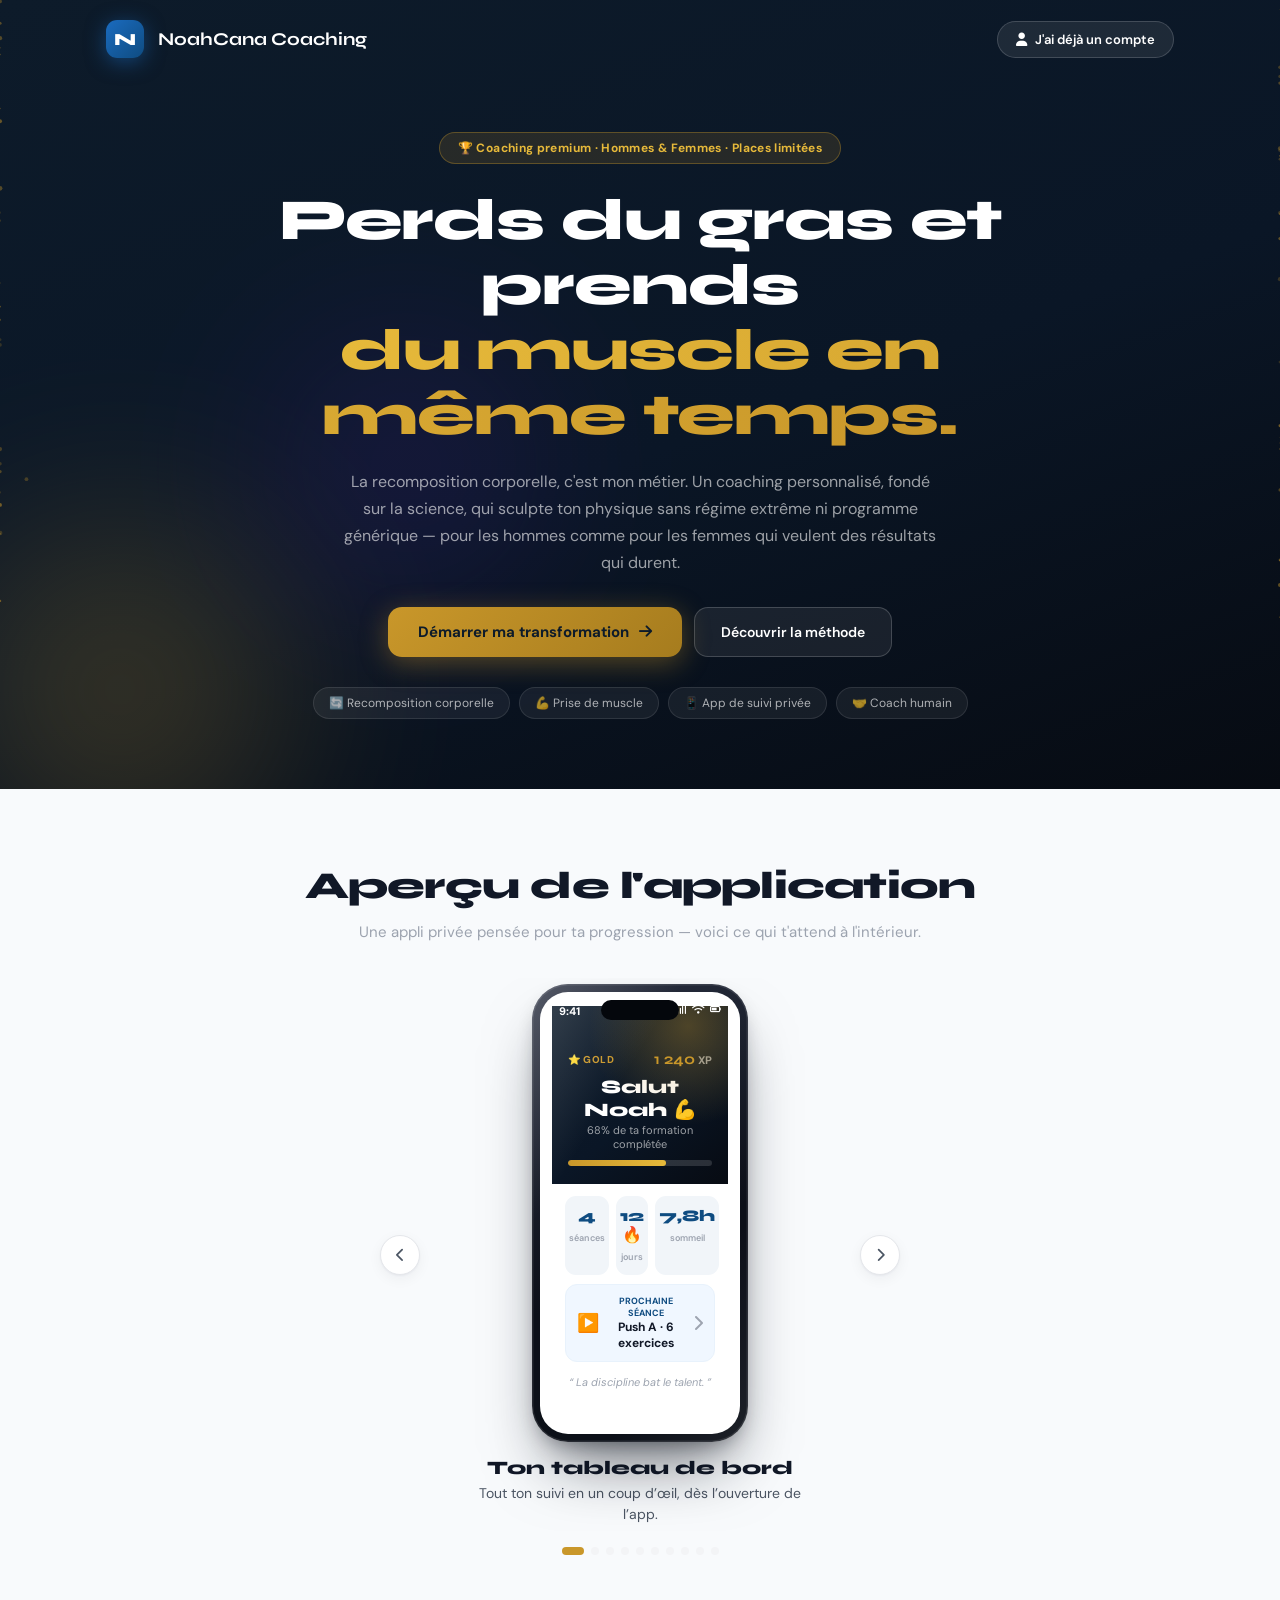
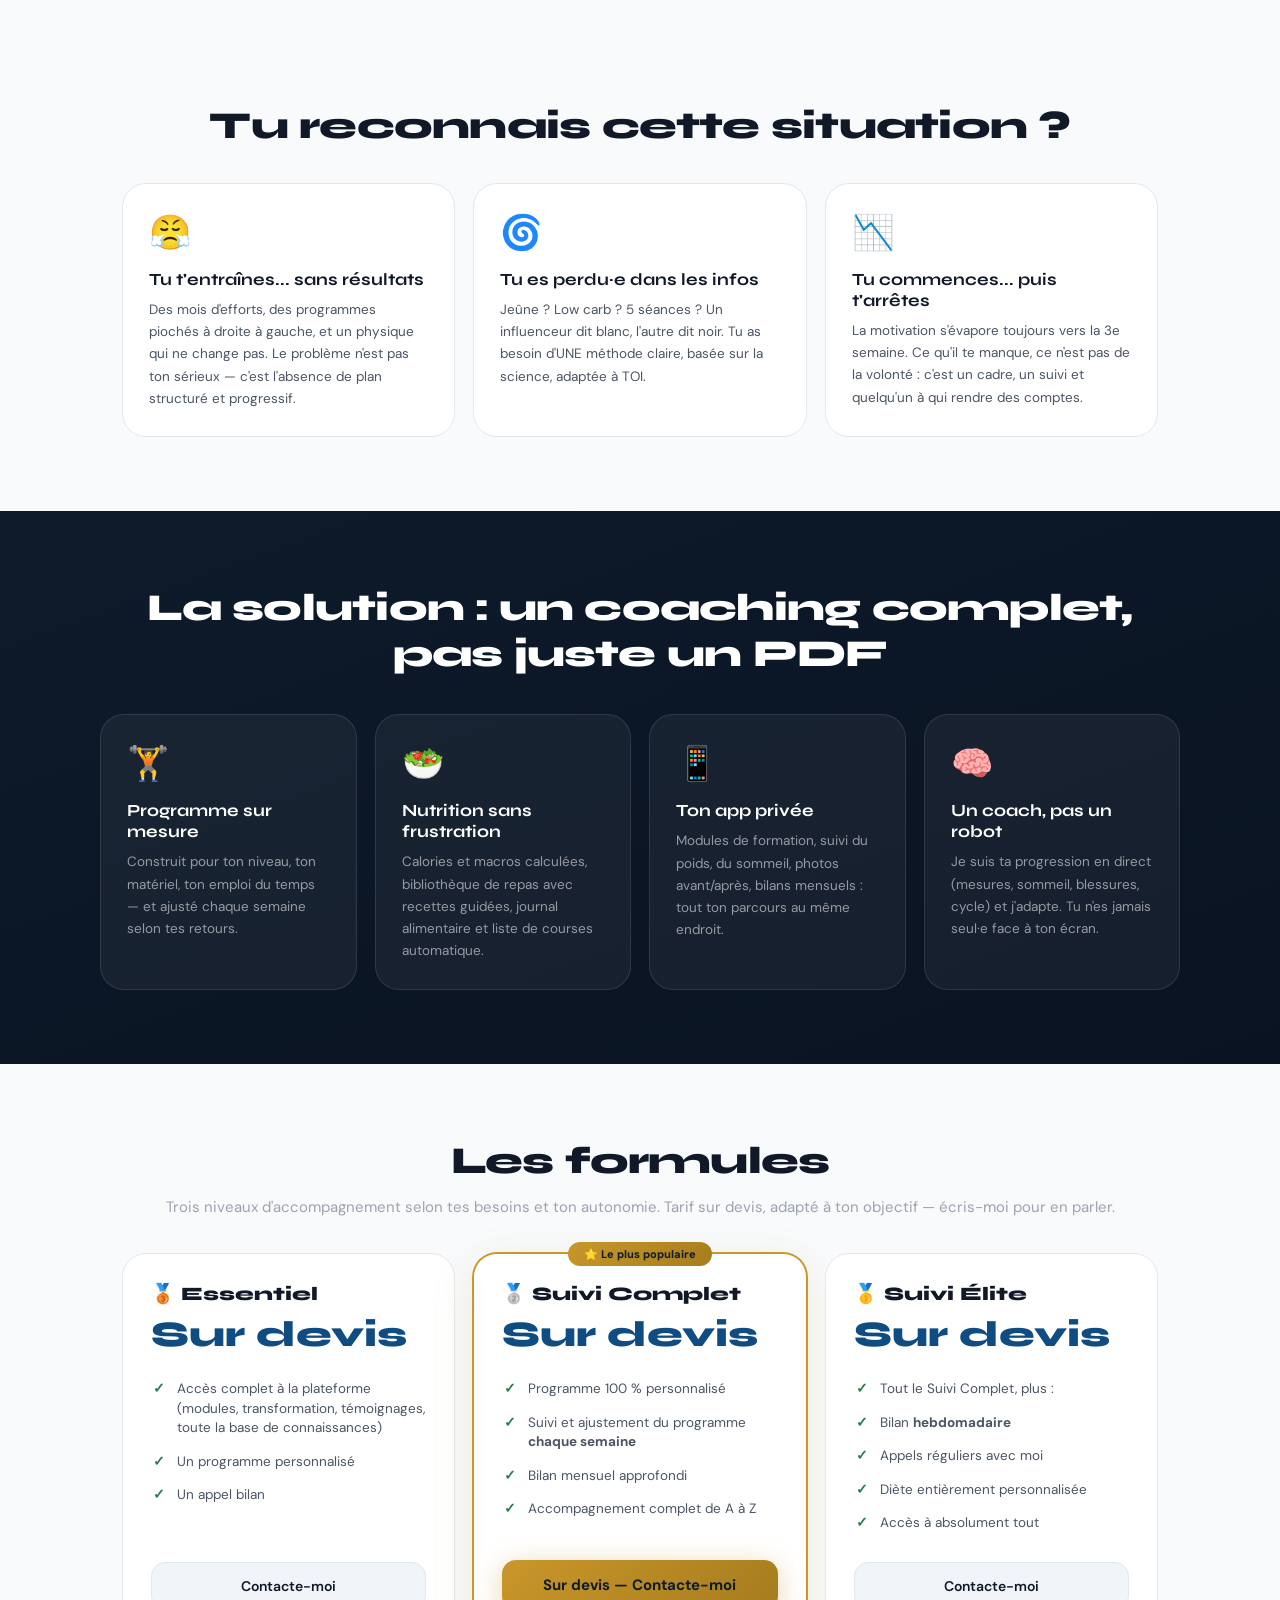
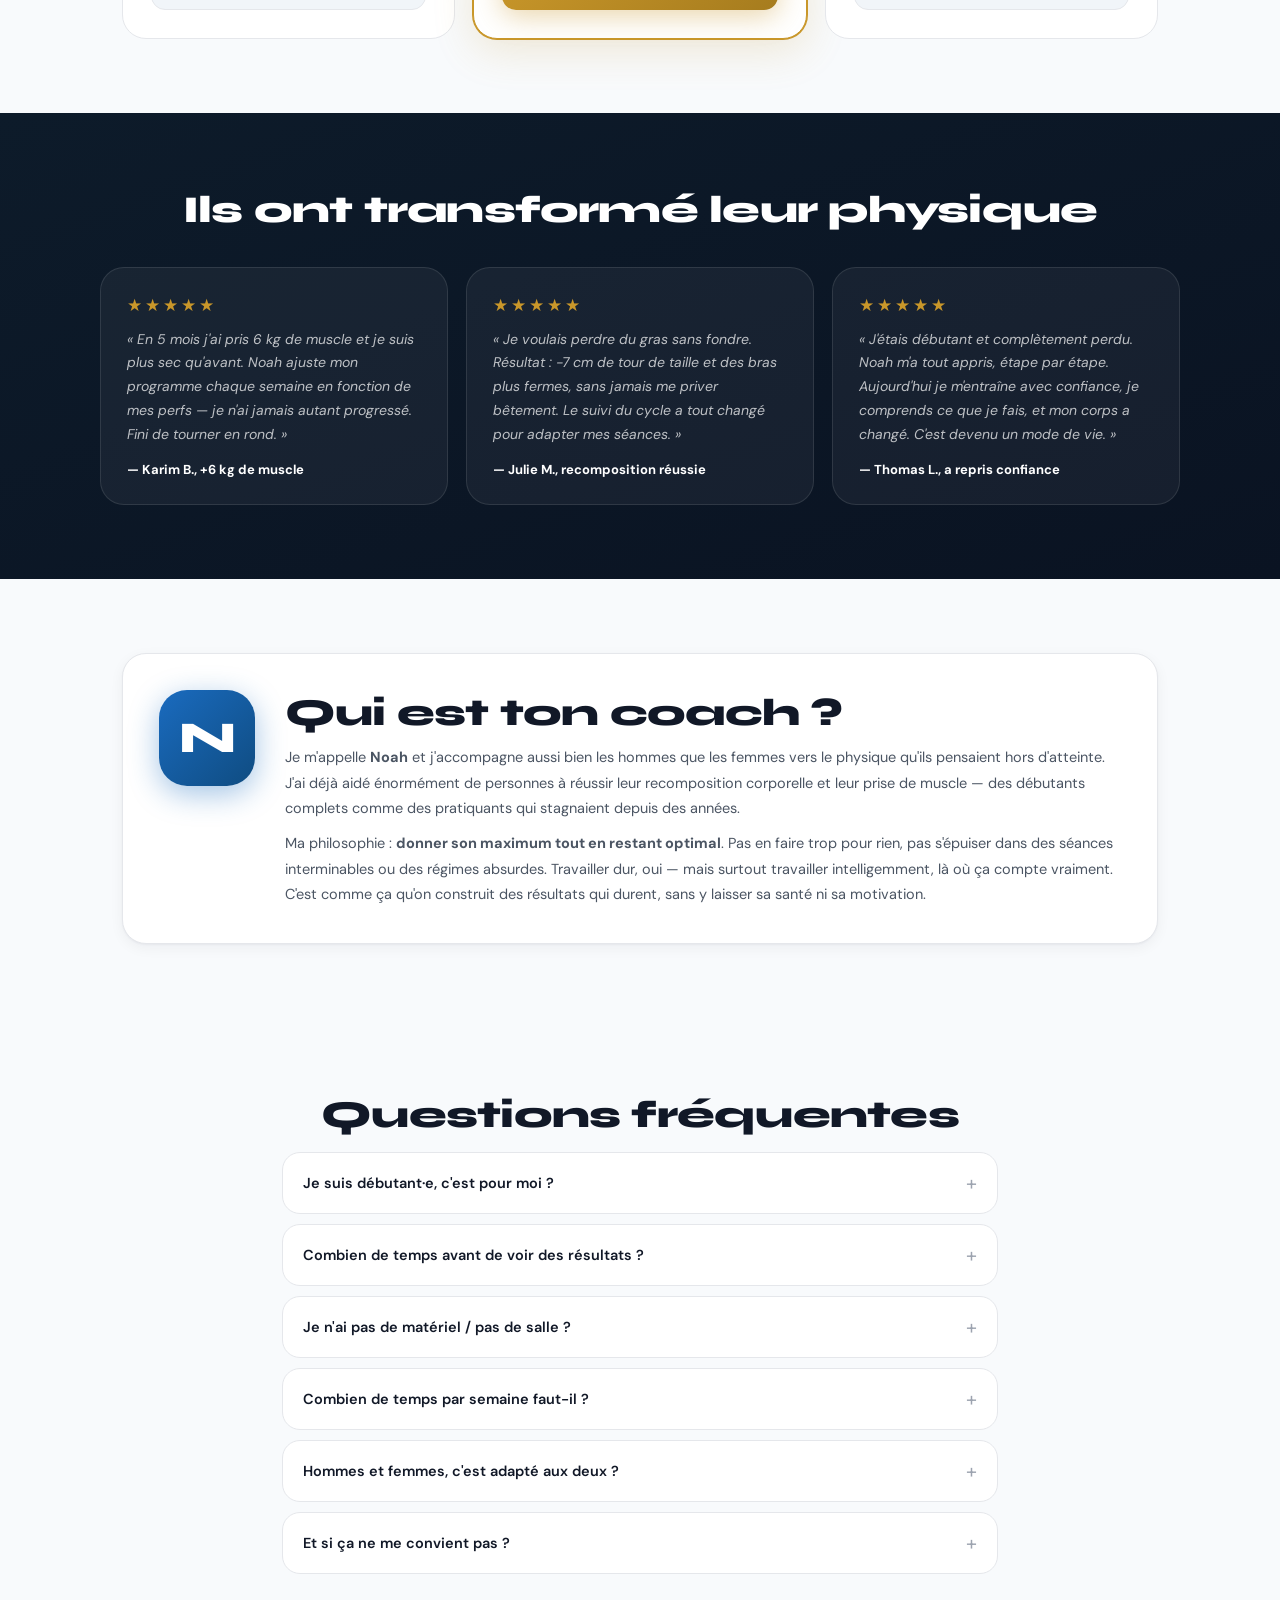
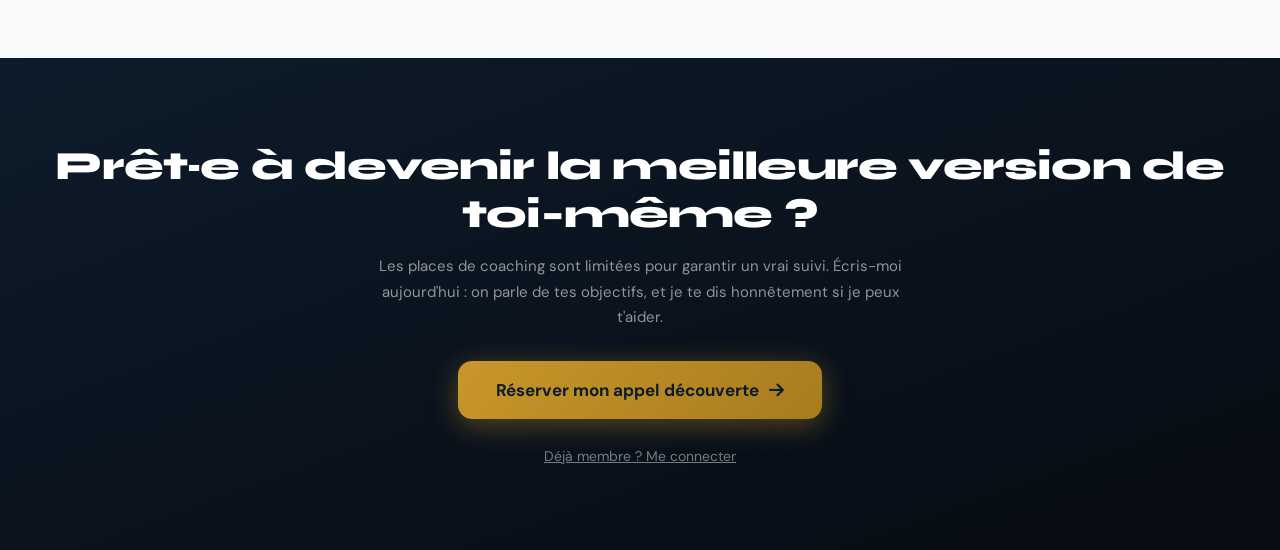
==== commit bfa2a000: "Add files via upload" ====
--- a/index.html
+++ b/index.html
@@ -1103,6 +1103,116 @@
 .pbse-body{padding-top:10px;animation:pbReveal .22s ease;}
 @keyframes pbReveal{from{opacity:0;transform:translateY(-4px);}to{opacity:1;transform:none;}}
 .pbseance.open{border-color:var(--blue);}
+
+/* ---- 16. MAQUETTES D'ÉCRANS ULTRA-RÉALISTES (vitrine landing) ---- */
+.ldp-phone{width:216px;margin:0 auto;background:linear-gradient(152deg,#2b3142 0%,#0c1018 58%);border-radius:36px;padding:8px;position:relative;box-shadow:0 36px 64px -20px rgba(8,14,24,.6),0 10px 22px -10px rgba(8,14,24,.45),inset 0 0 0 1.5px rgba(255,255,255,.10);}
+.ldp-phone::after{content:'';position:absolute;inset:0;border-radius:36px;background:linear-gradient(122deg,rgba(255,255,255,.20),transparent 30%,transparent 72%,rgba(255,255,255,.07));pointer-events:none;}
+.ldp-island{position:absolute;top:16px;left:50%;transform:translateX(-50%);width:78px;height:20px;background:#04070c;border-radius:13px;z-index:6;}
+.ldp-screen{position:relative;border-radius:28px;overflow:hidden;height:442px;background:var(--surface);}
+.ldp-status{position:absolute;top:0;left:0;right:0;height:36px;display:flex;align-items:flex-start;justify-content:space-between;padding:12px 19px 0;font-size:11px;font-weight:800;z-index:5;color:#0d1b2a;}
+.ldp-status .ldp-sig{display:flex;gap:5px;align-items:center;font-size:10px;}
+.ldp-status.on-dark{color:#fff;}
+.ldp-body{height:100%;background:var(--surface);}
+.lm-scr{padding:42px 13px 14px;display:flex;flex-direction:column;gap:9px;height:100%;box-sizing:border-box;}
+.lm-top{display:flex;align-items:center;justify-content:space-between;font-size:12.5px;font-weight:800;color:var(--text);}
+.lm-pill{font-size:9.5px;font-weight:700;background:var(--blue-light);color:var(--blue);padding:3px 9px;border-radius:11px;white-space:nowrap;}
+.lm-prog{height:7px;background:var(--bg2);border-radius:4px;overflow:hidden;}
+.lm-prog i{display:block;height:100%;background:linear-gradient(90deg,var(--blue-mid),var(--blue));border-radius:4px;}
+.lm-prog.gold i{background:linear-gradient(90deg,var(--gold),#e6b93a);}
+.g{color:var(--gold-dark);}.gr{color:var(--green);}
+.lm-hero{background:linear-gradient(140deg,#0d1b2a,#0a1626 55%,#070b12);color:#fff;padding:44px 16px 18px;position:relative;overflow:hidden;}
+.lm-hero::after{content:'';position:absolute;width:200px;height:200px;border-radius:50%;top:-80px;right:-60px;background:radial-gradient(circle,rgba(201,151,42,.35),transparent 70%);}
+.lm-hero-top{display:flex;align-items:center;justify-content:space-between;gap:8px;margin-bottom:7px;}
+.lm-hero-lvl{font-size:10px;font-weight:800;color:var(--gold);text-transform:uppercase;letter-spacing:.05em;white-space:nowrap;}
+.lm-hero-h{font-family:var(--fd);font-size:19px;font-weight:800;margin:0 0 2px;}
+.lm-hero-sub{font-size:11px;color:rgba(255,255,255,.6);}
+.lm-hbar{height:6px;background:rgba(255,255,255,.14);border-radius:3px;overflow:hidden;margin-top:9px;}
+.lm-hbar i{display:block;height:100%;background:linear-gradient(90deg,var(--gold),#e6b93a);border-radius:3px;}
+.lm-hero-xp{font-size:11px;font-weight:800;color:rgba(255,255,255,.6);white-space:nowrap;}
+.lm-hero-xp b{font-family:var(--fd);font-size:15px;color:var(--gold);}
+.lm-scrl{padding:12px 13px 14px;display:flex;flex-direction:column;gap:9px;}
+.lm-stat3{display:flex;gap:7px;}
+.lm-stat3>div{flex:1;background:var(--bg2);border-radius:11px;padding:10px 4px;text-align:center;}
+.lm-stat3 b{font-family:var(--fd);font-size:16px;font-weight:800;color:var(--blue);display:block;}
+.lm-stat3 span{font-size:9px;color:var(--text3);font-weight:600;}
+.lm-next{display:flex;align-items:center;gap:9px;background:var(--blue-xlight);border:1px solid var(--blue-light);border-radius:12px;padding:10px 11px;}
+.lm-next-ic{font-size:18px;}
+.lm-next-l{font-size:9px;color:var(--blue);font-weight:700;text-transform:uppercase;}
+.lm-next-t{font-size:12px;font-weight:700;color:var(--text);}
+.lm-quote{font-size:11px;font-style:italic;color:var(--text3);text-align:center;padding:4px;}
+.lm-exo{background:var(--bg2);border-radius:12px;padding:10px;}
+.lm-exo-h{display:flex;align-items:center;gap:7px;font-size:12px;font-weight:800;color:var(--text);margin-bottom:7px;}
+.lm-thumb{width:26px;height:26px;border-radius:7px;background:var(--surface);display:flex;align-items:center;justify-content:center;font-size:13px;}
+.lm-set{display:flex;align-items:center;gap:8px;font-size:11px;padding:6px 0;border-top:1px solid var(--border2);}
+.lm-set span{color:var(--text3);font-weight:600;}
+.lm-set b{flex:1;color:var(--text);font-weight:700;}
+.lm-set.done b{color:var(--text3);}
+.lm-chk{width:22px;height:22px;border-radius:50%;border:2px solid var(--border);color:transparent;display:flex;align-items:center;justify-content:center;font-size:10px;flex-shrink:0;}
+.lm-chk.on{background:var(--green);border-color:var(--green);color:#fff;}
+.lm-rest{background:var(--dark);color:#fff;border-radius:10px;padding:9px 11px;font-size:11px;font-weight:600;display:flex;align-items:center;gap:7px;}
+.lm-rest b{color:var(--gold);font-family:var(--fd);}
+.lm-cta{margin-top:auto;text-align:center;font-size:12px;font-weight:700;color:#fff;background:linear-gradient(135deg,var(--green),#2d7a4f);border-radius:11px;padding:11px;}
+.lm-kpi3{display:flex;gap:7px;}
+.lm-kpi3>div{flex:1;background:var(--bg2);border-radius:11px;padding:11px 4px;text-align:center;}
+.lm-kpi3 b{font-family:var(--fd);font-size:16px;font-weight:800;color:var(--blue);display:block;}
+.lm-kpi3 span{font-size:9px;color:var(--text3);font-weight:600;}
+.lm-tonne{display:flex;align-items:center;gap:11px;background:linear-gradient(135deg,var(--gold-light),transparent);border:1px solid var(--gold);border-radius:13px;padding:11px 12px;}
+.lm-tonne-e{font-size:30px;}
+.lm-tonne-l{font-size:9px;font-weight:800;text-transform:uppercase;color:var(--gold-dark);}
+.lm-tonne-v{font-family:var(--fd);font-size:15px;font-weight:800;color:var(--text);}
+.lm-tonne-s{font-size:11px;color:var(--text2);font-weight:600;}
+.lm-card{background:var(--bg2);border-radius:12px;padding:11px;}
+.lm-card-h{display:flex;justify-content:space-between;font-size:11.5px;font-weight:700;color:var(--text);margin-bottom:6px;}
+.lm-spark,.lm-chart2{width:100%;height:auto;}
+.lm-calring{width:108px;height:108px;border-radius:50%;background:conic-gradient(var(--gold) var(--p),var(--bg2) 0);margin:6px auto 2px;position:relative;display:flex;align-items:center;justify-content:center;}
+.lm-calring::after{content:'';position:absolute;inset:9px;border-radius:50%;background:var(--surface);}
+.lm-calring-in{position:relative;z-index:1;text-align:center;}
+.lm-calring-in b{font-family:var(--fd);font-size:20px;font-weight:800;color:var(--text);display:block;line-height:1;}
+.lm-calring-in span{font-size:9px;color:var(--text3);font-weight:600;}
+.lm-macros2{display:flex;gap:8px;}
+.lm-macros2>div{flex:1;text-align:center;font-size:9px;color:var(--text3);font-weight:600;}
+.lm-mac-bar{height:6px;background:var(--bg2);border-radius:4px;overflow:hidden;margin-bottom:4px;}
+.lm-mac-bar i{display:block;height:100%;border-radius:4px;}
+.lm-row{display:flex;align-items:center;justify-content:space-between;font-size:11px;background:var(--bg2);border-radius:9px;padding:8px 10px;gap:8px;}
+.lm-rowname{font-weight:700;color:var(--text);white-space:nowrap;overflow:hidden;text-overflow:ellipsis;}
+.lm-rowmeta{color:var(--text3);font-weight:600;white-space:nowrap;}
+.lm-bignum{font-family:var(--fd);font-size:30px;font-weight:800;color:var(--text);text-align:center;}
+.lm-bignum span{font-size:14px;color:var(--text3);}
+.lm-ba{position:relative;display:flex;gap:6px;height:170px;}
+.lm-ba-half{flex:1;background:var(--bg2);border-radius:12px;position:relative;display:flex;flex-direction:column;align-items:center;justify-content:center;overflow:hidden;}
+.lm-ba-half.after{background:linear-gradient(160deg,var(--blue-xlight),var(--green-light,#e7f6ec));}
+.lm-ba-tag{position:absolute;top:8px;left:8px;font-size:8px;font-weight:800;color:#fff;background:var(--text3);padding:2px 7px;border-radius:8px;letter-spacing:.05em;}
+.lm-ba-img{font-size:54px;}
+.lm-ba-date{position:absolute;bottom:8px;font-size:9px;color:var(--text3);font-weight:600;}
+.lm-ba-line{position:absolute;top:0;bottom:0;left:50%;width:2px;background:var(--surface);transform:translateX(-50%);}
+.lm-ba-res{text-align:center;font-size:13px;color:var(--text);margin-top:2px;}
+.lm-ba-sub{text-align:center;font-size:11px;color:var(--text3);}
+.lm-mod{display:flex;align-items:center;gap:9px;background:var(--bg2);border-radius:11px;padding:9px 10px;}
+.lm-mod-ic{width:30px;height:30px;border-radius:9px;display:flex;align-items:center;justify-content:center;font-size:15px;flex-shrink:0;}
+.lm-mod-b{flex:1;min-width:0;}
+.lm-mod-b b{font-size:11px;color:var(--text);display:block;white-space:nowrap;overflow:hidden;text-overflow:ellipsis;}
+.lm-mini{height:4px;background:var(--surface);border-radius:3px;overflow:hidden;margin-top:5px;}
+.lm-mini i{display:block;height:100%;background:linear-gradient(90deg,var(--blue-mid),var(--blue));border-radius:3px;}
+.lm-mod>span{font-size:10px;font-weight:800;color:var(--text2);}
+.lm-xptext{font-size:10px;color:var(--text3);text-align:center;}
+.lm-badges2{display:grid;grid-template-columns:repeat(4,1fr);gap:7px;}
+.lm-badges2 .b{aspect-ratio:1;background:var(--bg2);border-radius:11px;display:flex;align-items:center;justify-content:center;font-size:20px;}
+.lm-badges2 .b.lock{filter:grayscale(1);opacity:.45;font-size:14px;}
+.lm-quest{display:flex;align-items:center;justify-content:space-between;background:var(--bg2);border-radius:11px;padding:9px 11px;}
+.lm-quest b{font-size:11px;color:var(--text);display:block;}
+.lm-quest span{font-size:9.5px;color:var(--text3);}
+.lm-quest-v{font-family:var(--fd);font-size:14px;font-weight:800;color:var(--gold);}
+.lm-post{display:flex;gap:9px;align-items:flex-start;background:var(--bg2);border-radius:12px;padding:10px;}
+.lm-av{width:30px;height:30px;border-radius:50%;background:linear-gradient(135deg,var(--blue-mid),var(--blue));color:#fff;display:flex;align-items:center;justify-content:center;font-size:13px;font-weight:800;flex-shrink:0;}
+.lm-post-b{flex:1;min-width:0;}
+.lm-post-b b{font-size:11.5px;color:var(--text);}
+.lm-post-b p{font-size:10.5px;color:var(--text2);margin:2px 0 4px;line-height:1.35;}
+.lm-react{font-size:10px;color:var(--text3);font-weight:600;}
+.lm-res{display:flex;align-items:center;gap:10px;background:var(--bg2);border-radius:11px;padding:10px;}
+.lm-res-ic{width:32px;height:32px;border-radius:9px;background:var(--blue-light);display:flex;align-items:center;justify-content:center;font-size:15px;flex-shrink:0;}
+.lm-res-b{flex:1;min-width:0;}
+.lm-res-b b{font-size:11px;color:var(--text);display:block;white-space:nowrap;overflow:hidden;text-overflow:ellipsis;}
+.lm-res-b span{font-size:9.5px;color:var(--text3);font-weight:600;}
 
 /* ---- 14. ÉDITEUR DE SÉANCE v2 (accordéon mobile + semaine type) ---- */
 .pbexo{background:var(--bg2);border:1px solid var(--border);border-radius:12px;padding:10px;margin-bottom:10px;}
@@ -6627,6 +6737,98 @@
 function ldpKick(){ldpStop();if(_ldpResume)clearTimeout(_ldpResume);_ldpResume=setTimeout(ldpPlay,7000);} // pause à l'interaction, reprise après 7s
 
 // ============================================================
+// LOT 7 — Vitrine landing : reproductions d'écrans ULTRA-RÉALISTES
+// (redéfinit _ldpPhone + _LDP_SLIDES — defs plus tardives = gagnent)
+// Tout en HTML/CSS, aucune capture à fournir.
+// ============================================================
+function _ldpPhone(inner,dark){
+  return '<div class="ldp-phone"><div class="ldp-island"></div>'
+    +'<div class="ldp-screen"><div class="ldp-status'+(dark?' on-dark':'')+'"><span class="ldp-time">9:41</span><span class="ldp-sig"><i class="fa-solid fa-signal"></i><i class="fa-solid fa-wifi"></i><i class="fa-solid fa-battery-three-quarters"></i></span></div>'
+    +'<div class="ldp-body">'+inner+'</div></div></div>';
+}
+// petits sous-composants de maquette
+function _lmRow(name,meta,done){return '<div class="lm-row"><span class="lm-rowname">'+(done?'<i class="fa-solid fa-circle-check" style="color:var(--green)"></i> ':'')+name+'</span><span class="lm-rowmeta">'+meta+'</span></div>';}
+function _lmSet(n,kg,reps,done){return '<div class="lm-set'+(done?' done':'')+'"><span>Série '+n+'</span><b>'+kg+' kg × '+reps+'</b><span class="lm-chk'+(done?' on':'')+'"><i class="fa-solid fa-check"></i></span></div>';}
+
+var _LDP_SLIDES=[
+  // 1. DASHBOARD
+  {t:'Ton tableau de bord',d:'Tout ton suivi en un coup d’œil, dès l’ouverture de l’app.',m:function(){return _ldpPhone(
+    '<div class="lm-hero"><div class="lm-hero-top"><span class="lm-hero-lvl">⭐ Gold</span><span class="lm-hero-xp"><b>1 240</b> XP</span></div><div class="lm-hero-h">Salut Noah 💪</div><div class="lm-hero-sub">68% de ta formation complétée</div><div class="lm-hbar"><i style="width:68%"></i></div></div>'
+    +'<div class="lm-scrl"><div class="lm-stat3"><div><b>4</b><span>séances</span></div><div><b>12🔥</b><span>jours</span></div><div><b>7,8h</b><span>sommeil</span></div></div>'
+    +'<div class="lm-next"><div class="lm-next-ic">▶️</div><div><div class="lm-next-l">Prochaine séance</div><div class="lm-next-t">Push A · 6 exercices</div></div><i class="fa-solid fa-chevron-right" style="color:var(--text3)"></i></div>'
+    +'<div class="lm-quote">“ La discipline bat le talent. ”</div></div>',true);}},
+  // 2. SÉANCE EN COURS
+  {t:'Tes séances, guidées',d:'Chaque série, chaque charge, ton minuteur de repos automatique.',m:function(){return _ldpPhone(
+    '<div class="lm-scr">'
+    +'<div class="lm-top"><span>🏋️ Push A</span><span class="lm-pill">3/6</span></div>'
+    +'<div class="lm-prog"><i style="width:52%"></i></div>'
+    +'<div class="lm-exo"><div class="lm-exo-h"><div class="lm-thumb">🏋️</div><b>Développé couché</b></div>'
+    +_lmSet(1,'60','10',true)+_lmSet(2,'60','9',true)+_lmSet(3,'62,5','8',false)+'</div>'
+    +'<div class="lm-rest"><i class="fa-solid fa-stopwatch"></i> Repos en cours · <b>1:28</b></div>'
+    +'<div class="lm-cta">Terminer la séance</div></div>');}},
+  // 3. STATS ENTRAÎNEMENT
+  {t:'Vois chaque progrès',d:'Courbes, records et le tonnage soulevé — rendu concret et motivant.',m:function(){return _ldpPhone(
+    '<div class="lm-scr">'
+    +'<div class="lm-top"><span>📊 Mes stats</span></div>'
+    +'<div class="lm-kpi3"><div><b>86</b><span>séances</span></div><div><b class="g">412 t</b><span>volume</span></div><div><b class="gr">14</b><span>records</span></div></div>'
+    +'<div class="lm-tonne"><div class="lm-tonne-e">🐘</div><div><div class="lm-tonne-l">Cette séance</div><div class="lm-tonne-v">9 600 kg soulevés</div><div class="lm-tonne-s">soit ≈ 2 éléphants 🐘 !</div></div></div>'
+    +'<div class="lm-card"><div class="lm-card-h"><span>Développé couché</span><span class="g">+22 kg</span></div>'
+    +'<svg viewBox="0 0 220 56" class="lm-spark"><polyline points="4,48 40,44 78,38 116,30 154,22 196,10" fill="none" stroke="var(--blue)" stroke-width="3" stroke-linecap="round" stroke-linejoin="round"/><circle cx="196" cy="10" r="4" fill="var(--blue)"/></svg></div></div>');}},
+  // 4. NUTRITION
+  {t:'Ta nutrition maîtrisée',d:'Calories, macros et journal du jour — suivis par ton coach.',m:function(){return _ldpPhone(
+    '<div class="lm-scr">'
+    +'<div class="lm-top"><span>🥗 Aujourd’hui</span><span class="lm-pill" style="background:var(--gold-light);color:var(--gold-dark)">Objectif</span></div>'
+    +'<div class="lm-calring" style="--p:88%"><div class="lm-calring-in"><b>1 850</b><span>/ 2 100 kcal</span></div></div>'
+    +'<div class="lm-macros2"><div><div class="lm-mac-bar"><i style="width:80%;background:var(--blue)"></i></div><span>Prot 148g</span></div><div><div class="lm-mac-bar"><i style="width:55%;background:var(--gold)"></i></div><span>Gluc 180g</span></div><div><div class="lm-mac-bar"><i style="width:42%;background:var(--green)"></i></div><span>Lip 58g</span></div></div>'
+    +_lmRow('🍳 Petit-déjeuner','480 kcal',true)+_lmRow('🍗 Déjeuner','720 kcal',true)+_lmRow('🥤 Collation','310 kcal',false)+'</div>');}},
+  // 5. SUIVI / PROGRESSION
+  {t:'Ton évolution, mesurée',d:'Poids, mensurations, tendances : la preuve que ça marche.',m:function(){return _ldpPhone(
+    '<div class="lm-scr">'
+    +'<div class="lm-top"><span>📈 Mon poids</span><span class="lm-pill" style="background:var(--green-light,#e7f6ec);color:var(--green)">-6,8 kg</span></div>'
+    +'<div class="lm-bignum">82,4 <span>kg</span></div>'
+    +'<svg viewBox="0 0 220 80" class="lm-chart2"><defs><linearGradient id="lg1" x1="0" y1="0" x2="0" y2="1"><stop offset="0" stop-color="var(--blue)" stop-opacity=".25"/><stop offset="1" stop-color="var(--blue)" stop-opacity="0"/></linearGradient></defs><path d="M4,18 L40,26 L78,30 L116,42 L154,52 L196,64 L196,76 L4,76 Z" fill="url(#lg1)"/><polyline points="4,18 40,26 78,30 116,42 154,52 196,64" fill="none" stroke="var(--blue)" stroke-width="3" stroke-linecap="round" stroke-linejoin="round"/></svg>'
+    +_lmRow('Tour de taille','-7 cm',false)+_lmRow('Tour de bras','+2 cm',false)+_lmRow('Tour de cuisse','+3 cm',false)+'</div>');}},
+  // 6. TRANSFORMATION AVANT/APRÈS
+  {t:'Avant / Après',d:'Compare tes photos et savoure le chemin parcouru.',m:function(){return _ldpPhone(
+    '<div class="lm-scr">'
+    +'<div class="lm-top"><span>📸 Transformation</span></div>'
+    +'<div class="lm-ba"><div class="lm-ba-half"><div class="lm-ba-tag">AVANT</div><div class="lm-ba-img">🧍</div><div class="lm-ba-date">Janv. 2026</div></div><div class="lm-ba-half after"><div class="lm-ba-tag" style="background:var(--green)">APRÈS</div><div class="lm-ba-img">🏋️</div><div class="lm-ba-date">Juin 2026</div></div><div class="lm-ba-line"></div></div>'
+    +'<div class="lm-ba-res"><b>-8 kg de gras</b> · +5 kg de muscle</div>'
+    +'<div class="lm-ba-sub">5 mois de coaching 💪</div></div>');}},
+  // 7. MODULES DE FORMATION
+  {t:'Apprends les bases',d:'Muscu, nutrition, récup, mindset : deviens autonome.',m:function(){return _ldpPhone(
+    '<div class="lm-scr">'
+    +'<div class="lm-top"><span>🎓 Formation</span><span class="lm-pill">12 modules</span></div>'
+    +'<div class="lm-mod"><div class="lm-mod-ic" style="background:var(--blue-light)">💪</div><div class="lm-mod-b"><b>Les bases de la muscu</b><div class="lm-mini"><i style="width:100%"></i></div></div><span class="g">100%</span></div>'
+    +'<div class="lm-mod"><div class="lm-mod-ic" style="background:var(--gold-light)">🥦</div><div class="lm-mod-b"><b>Nutrition intelligente</b><div class="lm-mini"><i style="width:62%"></i></div></div><span>62%</span></div>'
+    +'<div class="lm-mod"><div class="lm-mod-ic" style="background:var(--green-light,#e7f6ec)">😴</div><div class="lm-mod-b"><b>Récup & sommeil</b><div class="lm-mini"><i style="width:35%"></i></div></div><span>35%</span></div>'
+    +'<div class="lm-mod"><div class="lm-mod-ic" style="background:#efe7fb">🧠</div><div class="lm-mod-b"><b>Mindset gagnant</b><div class="lm-mini"><i style="width:10%"></i></div></div><span>10%</span></div></div>');}},
+  // 8. DÉFIS & GAMIFICATION
+  {t:'Reste motivé',d:'Niveaux, badges et défis : ta progression devient un jeu.',m:function(){return _ldpPhone(
+    '<div class="lm-scr">'
+    +'<div class="lm-top"><span>🏆 Niveau 7 · Élite</span><span class="lm-pill" style="background:var(--gold-light);color:var(--gold-dark)">3 480 XP</span></div>'
+    +'<div class="lm-prog gold"><i style="width:74%"></i></div><div class="lm-xptext">520 XP avant le niveau 8</div>'
+    +'<div class="lm-badges2"><div class="b">🥇</div><div class="b">🔥</div><div class="b">💎</div><div class="b">⚡</div><div class="b">🎯</div><div class="b lock">🔒</div><div class="b lock">🔒</div><div class="b lock">🔒</div></div>'
+    +'<div class="lm-quest"><div><b>Défi de la semaine</b><span>4 séances réalisées</span></div><span class="lm-quest-v">3/4</span></div>'
+    +'<div class="lm-quest"><div><b>Streak 30 jours</b><span>Connexion quotidienne</span></div><span class="lm-quest-v">12/30</span></div></div>');}},
+  // 9. COMMUNAUTÉ
+  {t:'Reste entouré',d:'Partage ta progression, encourage, ne lâche rien à plusieurs.',m:function(){return _ldpPhone(
+    '<div class="lm-scr">'
+    +'<div class="lm-top"><span>💬 Communauté</span></div>'
+    +'<div class="lm-post"><div class="lm-av">K</div><div class="lm-post-b"><b>Karim B.</b><p>+6 kg de muscle en 5 mois, jamais aussi sec 🔥</p><div class="lm-react">❤️ 24 · 💬 6</div></div></div>'
+    +'<div class="lm-post"><div class="lm-av" style="background:linear-gradient(135deg,var(--gold),var(--gold-dark))">J</div><div class="lm-post-b"><b>Julie M.</b><p>Premier 100 kg au squat aujourd’hui ! 🎉</p><div class="lm-react">❤️ 38 · 💬 12</div></div></div>'
+    +'<div class="lm-post"><div class="lm-av" style="background:linear-gradient(135deg,#6d28d9,#9333ea)">T</div><div class="lm-post-b"><b>Thomas L.</b><p>3 mois sans rater une séance 💪</p><div class="lm-react">❤️ 19 · 💬 4</div></div></div></div>');}},
+  // 10. RESSOURCES
+  {t:'Tout pour réussir',d:'Guides et PDF téléchargeables, disponibles partout.',m:function(){return _ldpPhone(
+    '<div class="lm-scr">'
+    +'<div class="lm-top"><span>📚 Ressources</span><span class="lm-pill">18 fichiers</span></div>'
+    +'<div class="lm-res"><div class="lm-res-ic">📄</div><div class="lm-res-b"><b>Guide du débutant</b><span>PDF · 2,4 Mo</span></div><i class="fa-solid fa-download" style="color:var(--blue)"></i></div>'
+    +'<div class="lm-res"><div class="lm-res-ic" style="background:var(--gold-light)">🍽️</div><div class="lm-res-b"><b>50 recettes prise de masse</b><span>PDF · 5,1 Mo</span></div><i class="fa-solid fa-download" style="color:var(--blue)"></i></div>'
+    +'<div class="lm-res"><div class="lm-res-ic" style="background:var(--green-light,#e7f6ec)">🧘</div><div class="lm-res-b"><b>Routine étirements & mobilité</b><span>PDF · 1,8 Mo</span></div><i class="fa-solid fa-download" style="color:var(--blue)"></i></div>'
+    +'<div class="lm-res"><div class="lm-res-ic" style="background:#efe7fb">😴</div><div class="lm-res-b"><b>Plan de sommeil optimal</b><span>PDF · 1,2 Mo</span></div><i class="fa-solid fa-download" style="color:var(--blue)"></i></div></div>');}}
+];
+
+// ============================================================
 // CLIENT — MODE SÉANCE LIVE
 // ============================================================
 let sess=null,sessTimer=null;
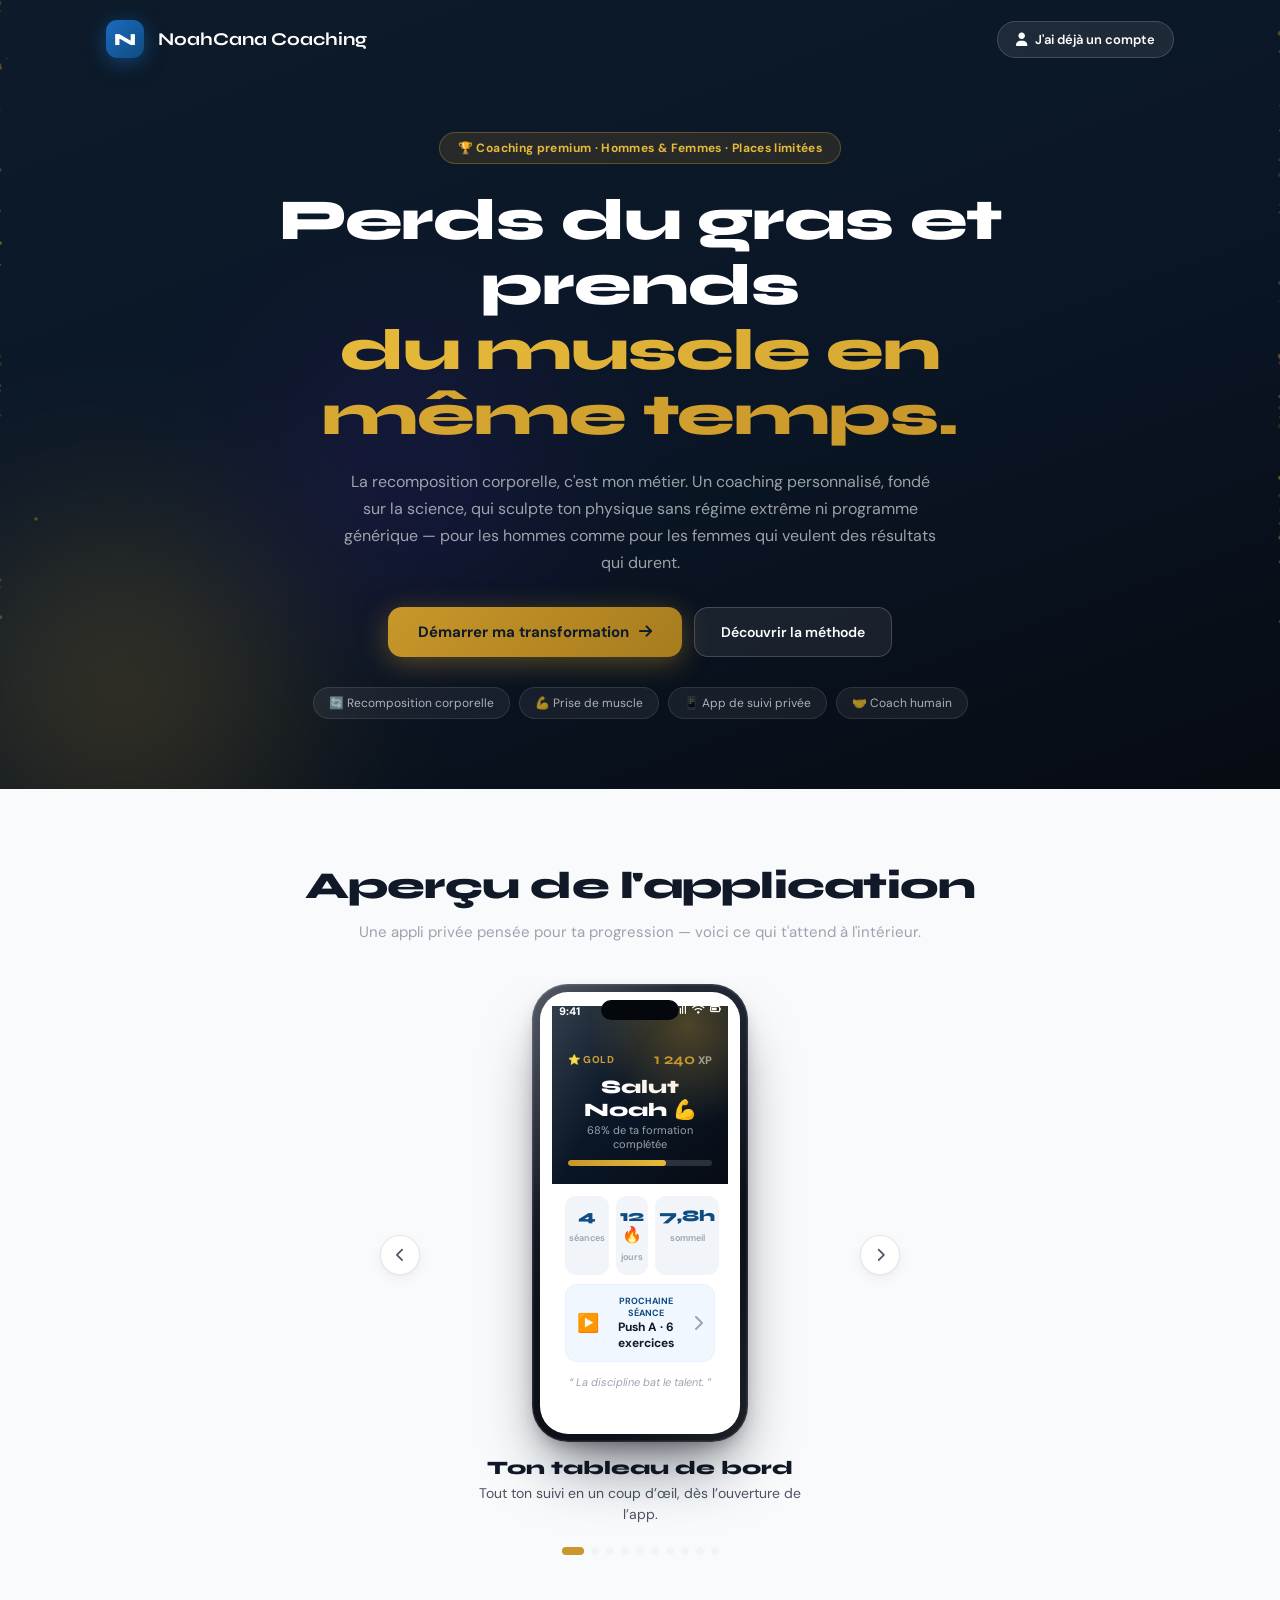
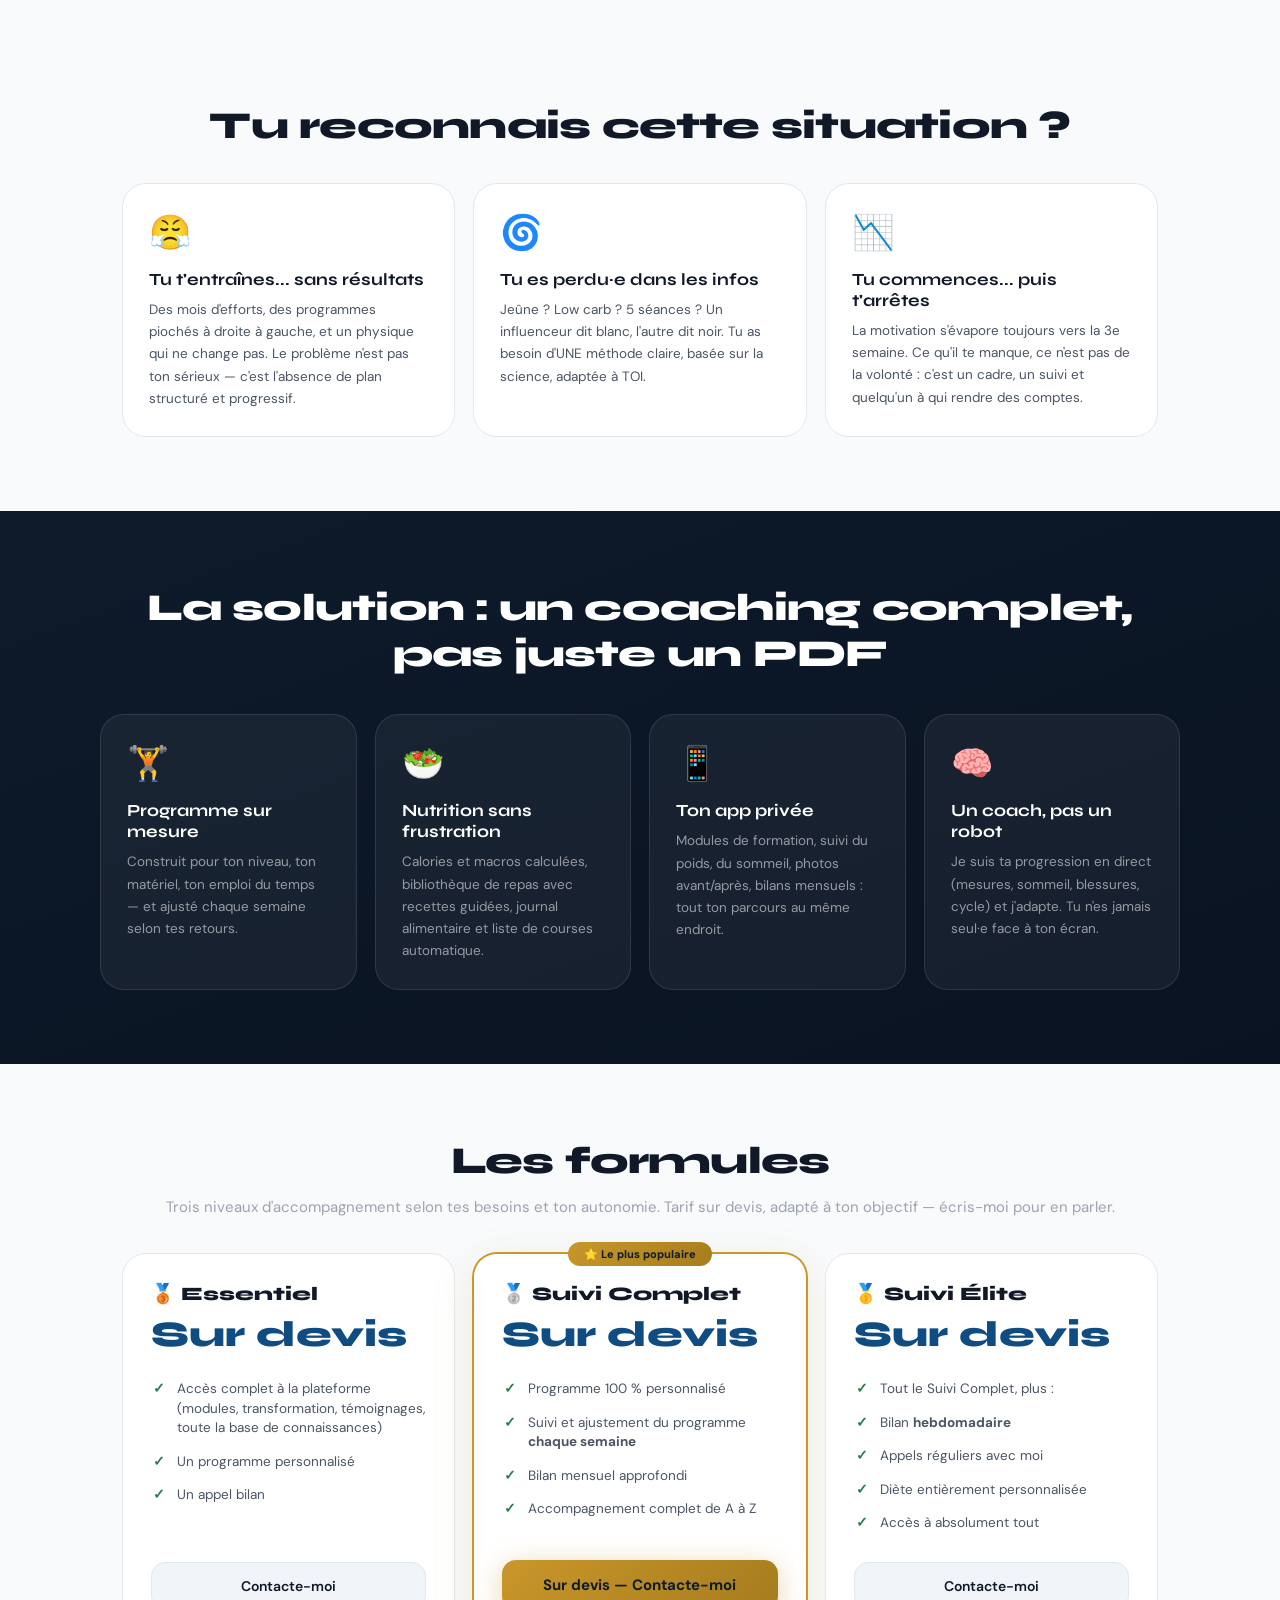
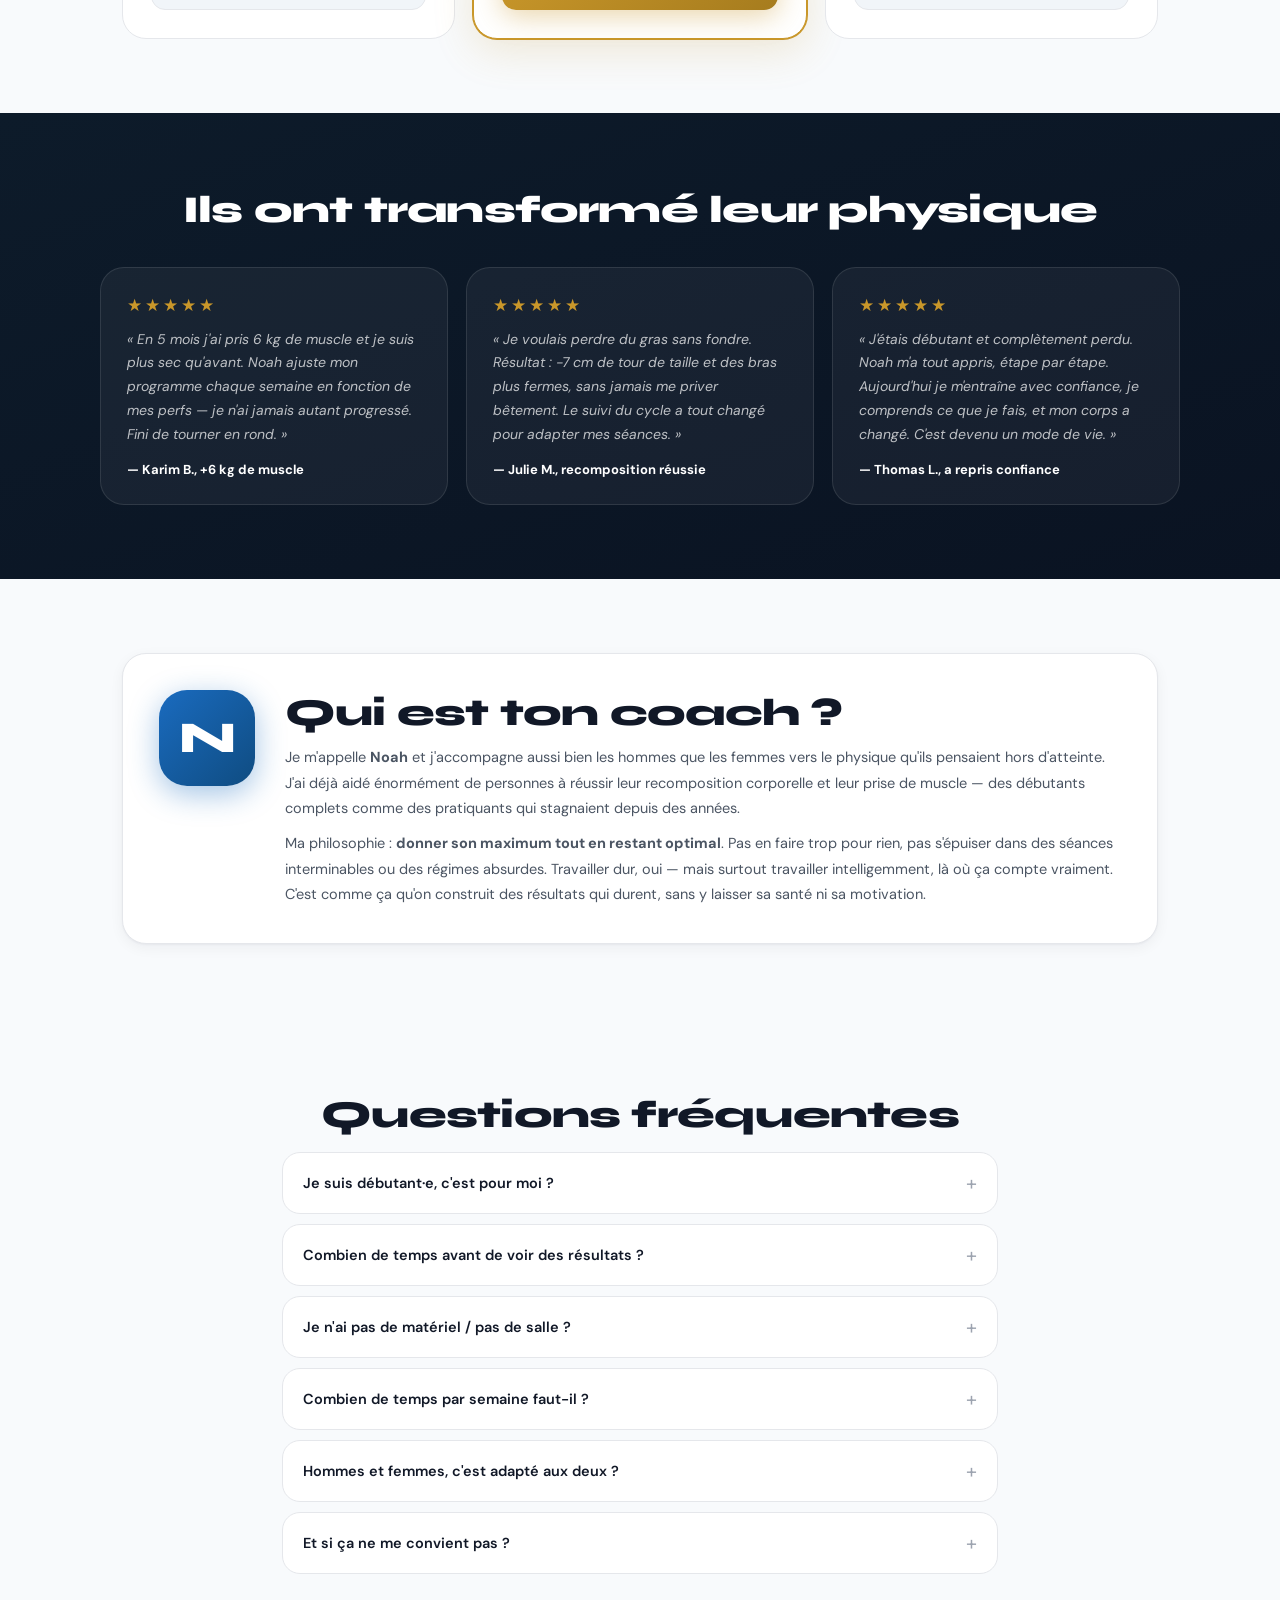
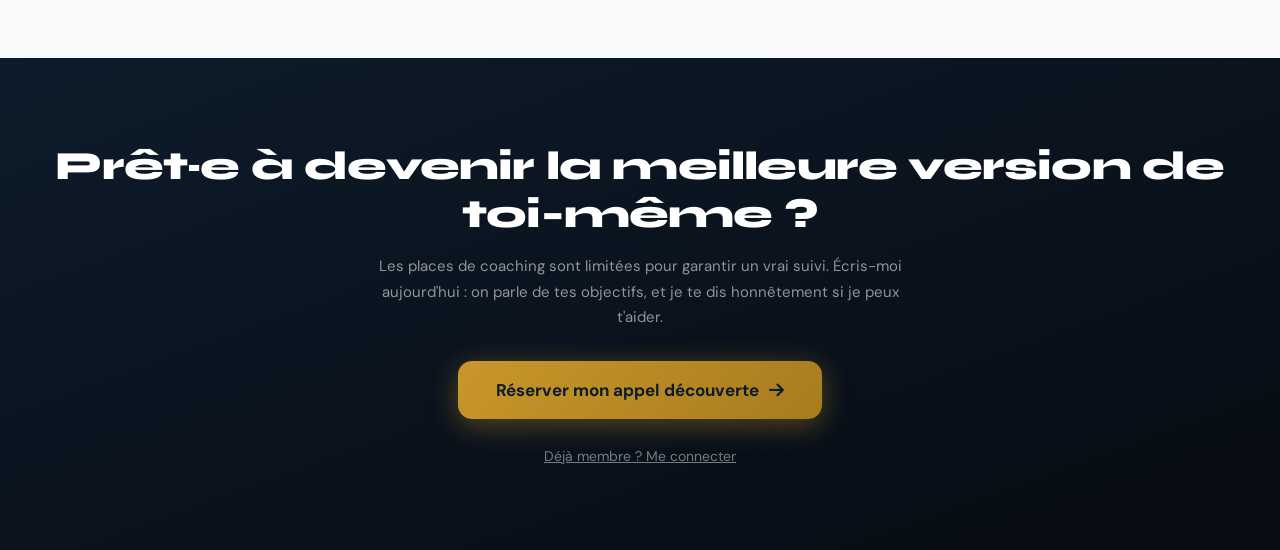
==== commit a96c7474: "Add files via upload" ====
--- a/index.html
+++ b/index.html
@@ -1113,6 +1113,7 @@
 .ldp-status .ldp-sig{display:flex;gap:5px;align-items:center;font-size:10px;}
 .ldp-status.on-dark{color:#fff;}
 .ldp-body{height:100%;background:var(--surface);}
+.ldp-img{width:100%;height:100%;object-fit:cover;display:block;background:var(--bg2);}
 .lm-scr{padding:42px 13px 14px;display:flex;flex-direction:column;gap:9px;height:100%;box-sizing:border-box;}
 .lm-top{display:flex;align-items:center;justify-content:space-between;font-size:12.5px;font-weight:800;color:var(--text);}
 .lm-pill{font-size:9.5px;font-weight:700;background:var(--blue-light);color:var(--blue);padding:3px 9px;border-radius:11px;white-space:nowrap;}
@@ -1705,6 +1706,7 @@
       <button class="nav-item" data-as="atips"><i class="fa-solid fa-heart-pulse"></i><span>Tips</span></button>
       <button class="nav-item" data-as="afaq"><i class="fa-solid fa-circle-question"></i><span>FAQ</span></button>
       <button class="nav-item" data-as="amessage"><i class="fa-solid fa-paper-plane"></i><span>Message</span></button>
+      <button class="nav-item" data-as="apercus"><i class="fa-solid fa-mobile-screen"></i><span>Aperçus landing</span></button>
     </nav>
     <div class="sb-bottom"><button class="btn-logout" onclick="logout()"><i class="fa-solid fa-right-from-bracket"></i><span> Quitter</span></button></div>
   </nav>
@@ -1927,6 +1929,10 @@
           <button class="btn" onclick="saveCitations()"><i class="fa-solid fa-quote-left"></i> Enregistrer mes citations</button>
         </div>
       </section>
+
+      <section id="section-apercus" class="section">
+        <div id="apercus-wrap"></div>
+      </section>
     </main>
   </div>
 
@@ -1957,6 +1963,7 @@
       <button class="bsi" onclick="gotoAS('atips');closeABS()"><i class="fa-solid fa-heart-pulse"></i><span>Tips</span></button>
       <button class="bsi" onclick="gotoAS('afaq');closeABS()"><i class="fa-solid fa-circle-question"></i><span>FAQ</span></button>
       <button class="bsi" onclick="gotoAS('amessage');closeABS()"><i class="fa-solid fa-paper-plane"></i><span>Message</span></button>
+      <button class="bsi" onclick="gotoAS('apercus');closeABS()"><i class="fa-solid fa-mobile-screen"></i><span>Aperçus landing</span></button>
       <button class="bsi" onclick="logout()"><i class="fa-solid fa-right-from-bracket"></i><span>Quitter</span></button>
     </div>
   </div>
@@ -2146,7 +2153,7 @@
   }finally{inp.value='';}
 }
 // Clés synchronisées dans le cloud (le reste = purement local : theme, session, sb_mini, checklist...)
-const CLOUD_KEYS=['members','invites','modules','repas','defis','resources','glossaire','tips','faq','posts','coach_message','notifs','formules','admin_auth','citations','exercices','programmes','coach_notifs','exo_favs'];
+const CLOUD_KEYS=['members','invites','modules','repas','defis','resources','glossaire','tips','faq','posts','coach_message','notifs','formules','admin_auth','citations','exercices','programmes','coach_notifs','exo_favs','landing_previews'];
 function isCloudKey(k){
   if(CLOUD_KEYS.includes(k))return true;
   // données par client : body_, transfo_, temo_, comments_
@@ -3360,7 +3367,7 @@
   document.querySelectorAll('#admin-sidebar .nav-item').forEach(n=>n.classList.remove('active'));
   const sec=document.getElementById('section-'+name);if(sec)sec.classList.add('active');
   const nav=document.querySelector('#admin-sidebar .nav-item[data-as="'+name+'"]');if(nav)nav.classList.add('active');
-  if(name==='adashboard')renderAdminDash();if(name==='amodules')renderAMods();if(name==='aexercices')renderAExos();if(name==='atraining')renderATraining();if(name==='aprogrammes')renderAProgs();if(name==='arepas')renderARepas();if(name==='adefis')renderADefis();if(name==='aformules')renderAFormules();if(name==='ainvites')renderAInvites();if(name==='amembers')renderAMembers();if(name==='acommunity')renderAComm();if(name==='aresources')renderARes();if(name==='aglossaire')renderAGlos();if(name==='atips')renderATips();if(name==='afaq')renderAFAQ();if(name==='amessage'){const m=DB.get('coach_message');if(m)document.getElementById('coach-msg').value=m;const cq=document.getElementById('coach-quotes');if(cq)cq.value=DB.getArr('citations').join('\n');}
+  if(name==='adashboard')renderAdminDash();if(name==='amodules')renderAMods();if(name==='aexercices')renderAExos();if(name==='atraining')renderATraining();if(name==='aprogrammes')renderAProgs();if(name==='arepas')renderARepas();if(name==='adefis')renderADefis();if(name==='aformules')renderAFormules();if(name==='ainvites')renderAInvites();if(name==='amembers')renderAMembers();if(name==='acommunity')renderAComm();if(name==='aresources')renderARes();if(name==='aglossaire')renderAGlos();if(name==='atips')renderATips();if(name==='afaq')renderAFAQ();if(name==='apercus')renderAApercus();if(name==='amessage'){const m=DB.get('coach_message');if(m)document.getElementById('coach-msg').value=m;const cq=document.getElementById('coach-quotes');if(cq)cq.value=DB.getArr('citations').join('\n');}
   closeASB();window.scrollTo(0,0);
 }
 function updateFAB(s){const fab=document.getElementById('fab');fab.style.display=['community','body','transformation'].includes(s)&&window.innerWidth<=768?'flex':'none';fab.dataset.s=s;}
@@ -6829,6 +6836,104 @@
 ];
 
 // ============================================================
+// LOT 8 — Galerie d'aperçus avec TES images (cadre téléphone)
+// Clé cloud : landing_previews = [{id,img,title,desc}]
+// Si vide → les maquettes stylisées (lot 7) servent de placeholders.
+// ============================================================
+
+// cadre téléphone contenant une vraie image (capture de l'app)
+function _ldpPhoneImg(url){
+  return '<div class="ldp-phone"><div class="ldp-island"></div>'
+    +'<div class="ldp-screen"><img class="ldp-img" loading="lazy" decoding="async" src="'+escA(safeUrl(url))+'" alt="Aperçu de l’application NoahCana"></div></div>';
+}
+// Reconstruit le carrousel : images du coach si présentes, sinon maquettes.
+function buildAppPreviews(){
+  var track=document.getElementById('ldp-track');if(!track)return;
+  var ups=DB.getArr('landing_previews').filter(function(p){return p&&p.img;});
+  var slides;
+  if(ups.length){
+    slides=ups.map(function(p){return '<div class="ldp-slide"><div class="ldp-mock">'+_ldpPhoneImg(p.img)+'</div>'+(p.title?'<h3 class="ldp-title">'+h(p.title)+'</h3>':'')+(p.desc?'<p class="ldp-desc">'+h(p.desc)+'</p>':'')+'</div>';});
+  }else{
+    slides=_LDP_SLIDES.map(function(s){return '<div class="ldp-slide"><div class="ldp-mock">'+s.m()+'</div><h3 class="ldp-title">'+h(s.t)+'</h3><p class="ldp-desc">'+h(s.d)+'</p></div>';});
+  }
+  track.innerHTML=slides.join('');
+  var dots=document.getElementById('ldp-dots');
+  if(dots){dots.innerHTML='';for(var i=0;i<track.children.length;i++){(function(i){var b=document.createElement('button');b.className='ldp-dot'+(i===0?' on':'');b.setAttribute('aria-label','Aperçu '+(i+1));b.onclick=function(){ldpGo(i);ldpKick();};dots.appendChild(b);})(i);}}
+  _ldpIdx=0;track.onscroll=ldpOnScroll;
+  ['pointerdown','touchstart'].forEach(function(ev){track.addEventListener(ev,ldpKick,{passive:true});});
+  ldpPlay();
+}
+
+// ============================================================
+// ADMIN — Gestionnaire des aperçus de la landing
+// ============================================================
+function renderAApercus(){
+  var wrap=document.getElementById('apercus-wrap');if(!wrap)return;
+  var list=DB.getArr('landing_previews');
+  var html='<div class="sec-header"><h2>Aperçus de l’app (landing)</h2><p>Tes visuels affichés dans des cadres de téléphone sur la page de vente</p></div>';
+  html+='<div class="afc"><h3 id="ap-form-title">Nouvel aperçu</h3><input type="hidden" id="ap-edit-id">'
+    +'<div class="fg2"><label>Image (capture / visuel de l’app)</label>'
+    +'<label class="btn-sec" style="display:inline-flex;align-items:center;gap:8px;cursor:pointer"><i class="fa-solid fa-image"></i> Choisir une image<input type="file" id="ap-file" accept="image/*" onchange="handleApercuImg(this)" style="display:none"></label>'
+    +'<div id="ap-prog" style="margin-top:8px"></div>'
+    +'<input type="text" id="ap-img" placeholder="…ou colle l’URL d’une image (https://…)" style="margin-top:8px">'
+    +'<div style="font-size:12px;color:var(--text3);margin-top:6px;line-height:1.5">📐 Idéal : <strong>capture verticale de téléphone</strong>, largeur ~1080 px, format JPG/PNG/WebP. L’app compresse automatiquement à l’envoi (pas besoin de t’en soucier).</div></div>'
+    +'<div class="r2"><div class="fg2"><label>Titre court</label><input type="text" id="ap-title" placeholder="Ex : Ton entraînement"></div></div>'
+    +'<div class="fg2"><label>Phrase d’explication (1-2 phrases, orientée bénéfice)</label><textarea id="ap-desc" placeholder="Ex : Lance ta séance, enregistre tes perfs et suis ta progression en temps réel."></textarea></div>'
+    +'<div class="fa-row"><button class="btn" onclick="saveApercu()"><i class="fa-solid fa-save"></i> <span id="ap-save-txt">Ajouter</span></button><button class="btn-sec" id="ap-cancel" onclick="cancelApercu()" style="display:none">Annuler</button></div></div>';
+  html+='<div style="font-size:13px;color:var(--text3);margin:8px 2px 14px;line-height:1.5">'+(list.length?('<strong>'+list.length+'</strong> aperçu'+(list.length>1?'s':'')+' — affichés sur la landing dans l’ordre ci-dessous (réordonne avec ↑ ↓).'):'Aucun aperçu pour l’instant : des <strong>maquettes stylisées</strong> s’affichent sur la landing en attendant tes vraies images. Ajoute ta première ci-dessus 👆')+'</div>';
+  html+='<div class="list-title">Mes aperçus</div>';
+  if(!list.length){html+='<div class="empty"><i class="fa-solid fa-mobile-screen"></i><p>Aucun aperçu ajouté.</p></div>';}
+  else html+=list.map(function(p,i){
+    return '<div class="ali"><div style="width:46px;height:64px;border-radius:8px;overflow:hidden;flex-shrink:0;background:var(--bg2);display:flex;align-items:center;justify-content:center">'+(p.img?'<img src="'+escA(safeUrl(p.img))+'" style="width:100%;height:100%;object-fit:cover" alt="">':'<i class="fa-solid fa-image" style="color:var(--text3)"></i>')+'</div>'
+      +'<div style="flex:1;min-width:0"><div class="ali-title">'+h(p.title||'(sans titre)')+'</div><div class="ali-meta" style="white-space:nowrap;overflow:hidden;text-overflow:ellipsis">'+h(p.desc||'—')+'</div></div>'
+      +'<div class="ali-actions"><button class="btn-sm" onclick="moveApercu('+i+',-1)" title="Monter" style="background:none;border:none;color:var(--text3);cursor:pointer;font-size:14px"><i class="fa-solid fa-arrow-up"></i></button><button class="btn-sm" onclick="moveApercu('+i+',1)" title="Descendre" style="background:none;border:none;color:var(--text3);cursor:pointer;font-size:14px"><i class="fa-solid fa-arrow-down"></i></button><button class="btn-edit btn-sm" onclick="editApercu(\''+p.id+'\')"><i class="fa-solid fa-pen"></i></button><button class="btn-del btn-sm" onclick="delApercu(\''+p.id+'\')"><i class="fa-solid fa-trash"></i></button></div></div>';
+  }).join('');
+  wrap.innerHTML=html;
+}
+async function handleApercuImg(inp){
+  var f=inp.files&&inp.files[0];if(!f)return;
+  if(!/^image\//i.test(f.type||'')&&!/\.(jpe?g|png|gif|webp)$/i.test(f.name)){toast('Choisis une image','error');inp.value='';return;}
+  var prog=document.getElementById('ap-prog');
+  if(prog)prog.innerHTML='<span style="font-size:12px;color:var(--blue);font-weight:600"><i class="fa-solid fa-spinner fa-spin"></i> Envoi de l’image…</span>';
+  try{var url=await uploadPhoto(f,'apercus');var inEl=document.getElementById('ap-img');if(inEl)inEl.value=url;if(prog)prog.innerHTML='<img src="'+escA(safeUrl(url))+'" style="max-height:120px;border-radius:10px">';toast('Image envoyée ✅','success');}
+  catch(e){toast(e.message||'Échec de l’image','error');if(prog)prog.innerHTML='';}
+  finally{inp.value='';}
+}
+function saveApercu(){
+  var img=(document.getElementById('ap-img').value||'').trim();
+  var title=(document.getElementById('ap-title').value||'').trim();
+  var desc=(document.getElementById('ap-desc').value||'').trim();
+  if(!img){toast('Ajoute une image (envoi ou URL)','error');return;}
+  var list=DB.getArr('landing_previews');
+  var id=document.getElementById('ap-edit-id').value;
+  if(id){var e=list.find(function(x){return String(x.id)===String(id);});if(e){e.img=img;e.title=title;e.desc=desc;}toast('Aperçu mis à jour ✅','success');}
+  else{list.push({id:Date.now(),img:img,title:title,desc:desc});toast('Aperçu ajouté ✅','success');}
+  DB.set('landing_previews',list);cancelApercu();renderAApercus();
+}
+function editApercu(id){
+  var p=DB.getArr('landing_previews').find(function(x){return String(x.id)===String(id);});if(!p)return;
+  document.getElementById('ap-edit-id').value=p.id;
+  document.getElementById('ap-img').value=p.img||'';
+  document.getElementById('ap-title').value=p.title||'';
+  document.getElementById('ap-desc').value=p.desc||'';
+  document.getElementById('ap-prog').innerHTML=p.img?'<img src="'+escA(safeUrl(p.img))+'" style="max-height:120px;border-radius:10px">':'';
+  document.getElementById('ap-form-title').textContent='Modifier l’aperçu';
+  document.getElementById('ap-save-txt').textContent='Enregistrer';
+  document.getElementById('ap-cancel').style.display='inline-flex';
+  window.scrollTo({top:0,behavior:'smooth'});
+}
+function cancelApercu(){
+  ['ap-img','ap-title','ap-desc'].forEach(function(id){var el=document.getElementById(id);if(el)el.value='';});
+  var ide=document.getElementById('ap-edit-id');if(ide)ide.value='';
+  var pr=document.getElementById('ap-prog');if(pr)pr.innerHTML='';
+  var t=document.getElementById('ap-form-title');if(t)t.textContent='Nouvel aperçu';
+  var s=document.getElementById('ap-save-txt');if(s)s.textContent='Ajouter';
+  var c=document.getElementById('ap-cancel');if(c)c.style.display='none';
+}
+function delApercu(id){if(!confirm('Supprimer cet aperçu ?'))return;DB.set('landing_previews',DB.getArr('landing_previews').filter(function(x){return String(x.id)!==String(id);}));renderAApercus();toast('Supprimé');}
+function moveApercu(i,dir){var list=DB.getArr('landing_previews');var ni=i+dir;if(ni<0||ni>=list.length)return;var t=list[i];list[i]=list[ni];list[ni]=t;DB.set('landing_previews',list);renderAApercus();}
+
+// ============================================================
 // CLIENT — MODE SÉANCE LIVE
 // ============================================================
 let sess=null,sessTimer=null;
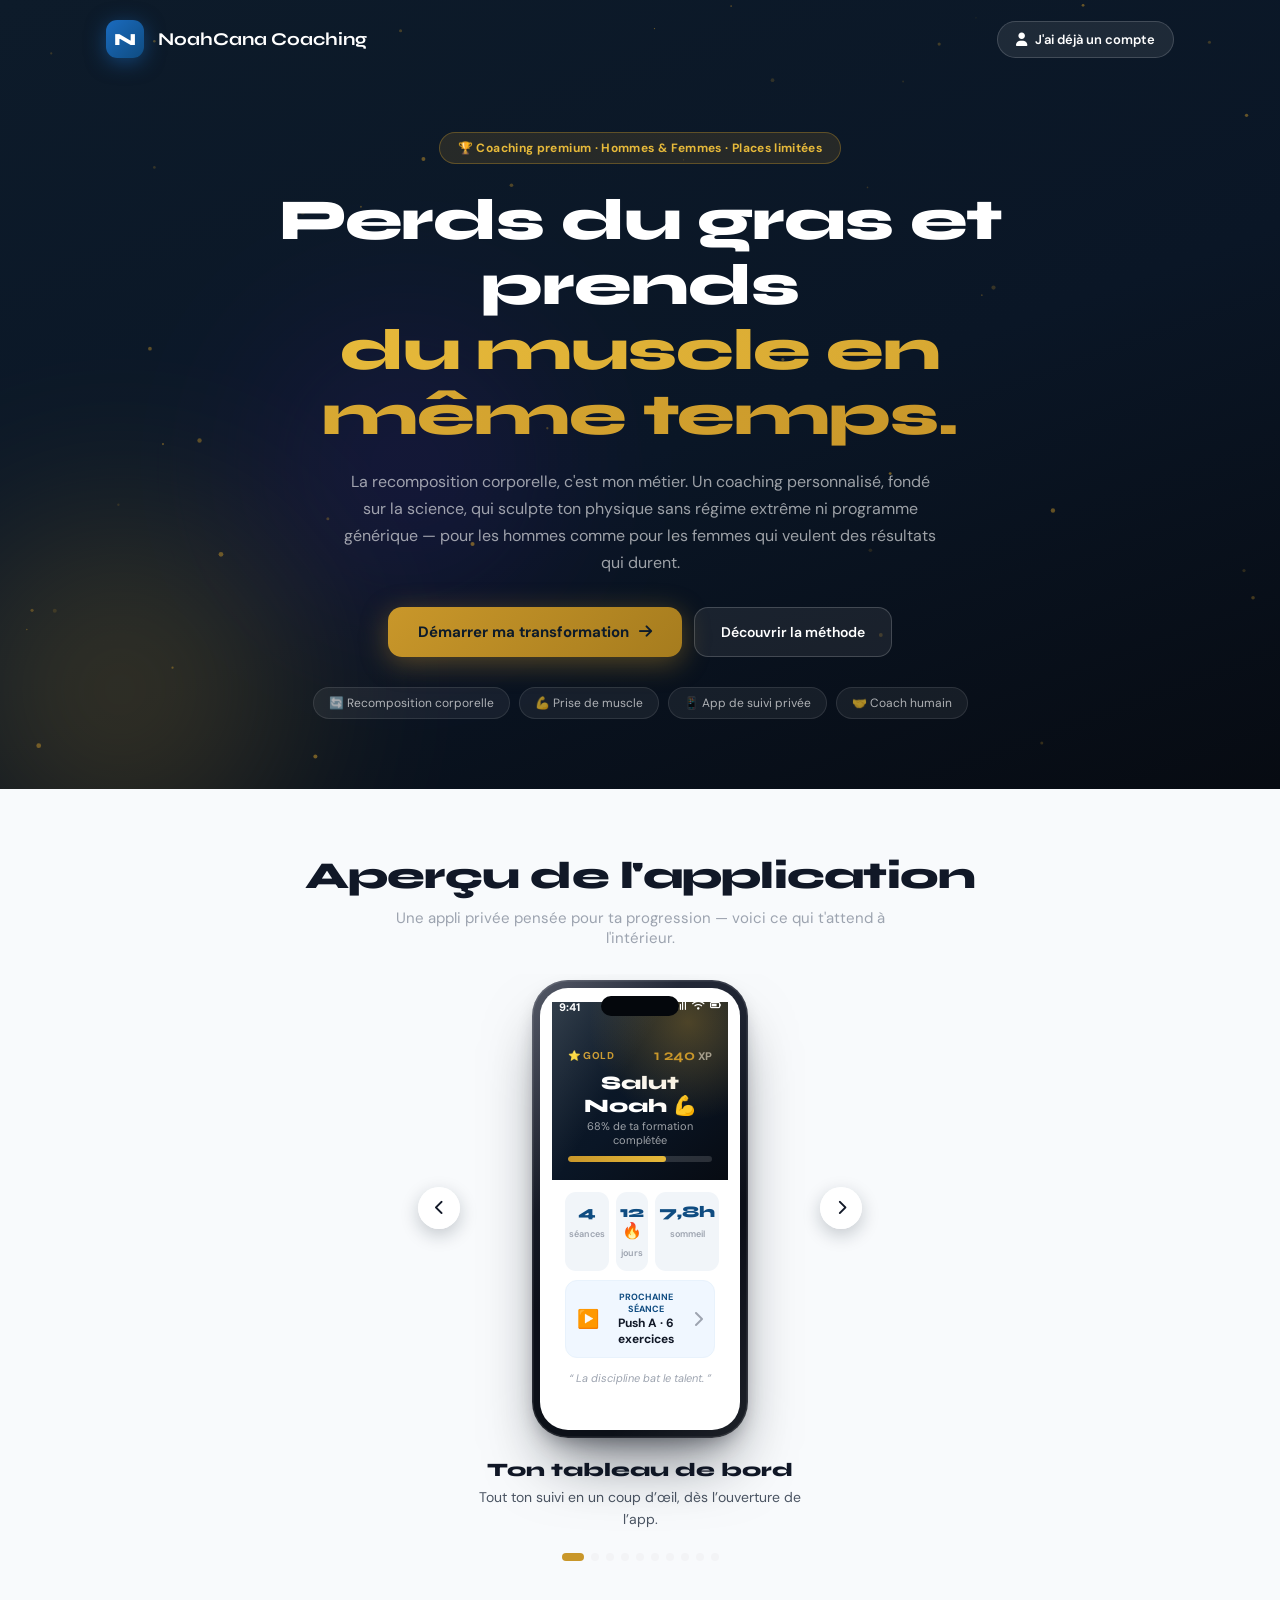
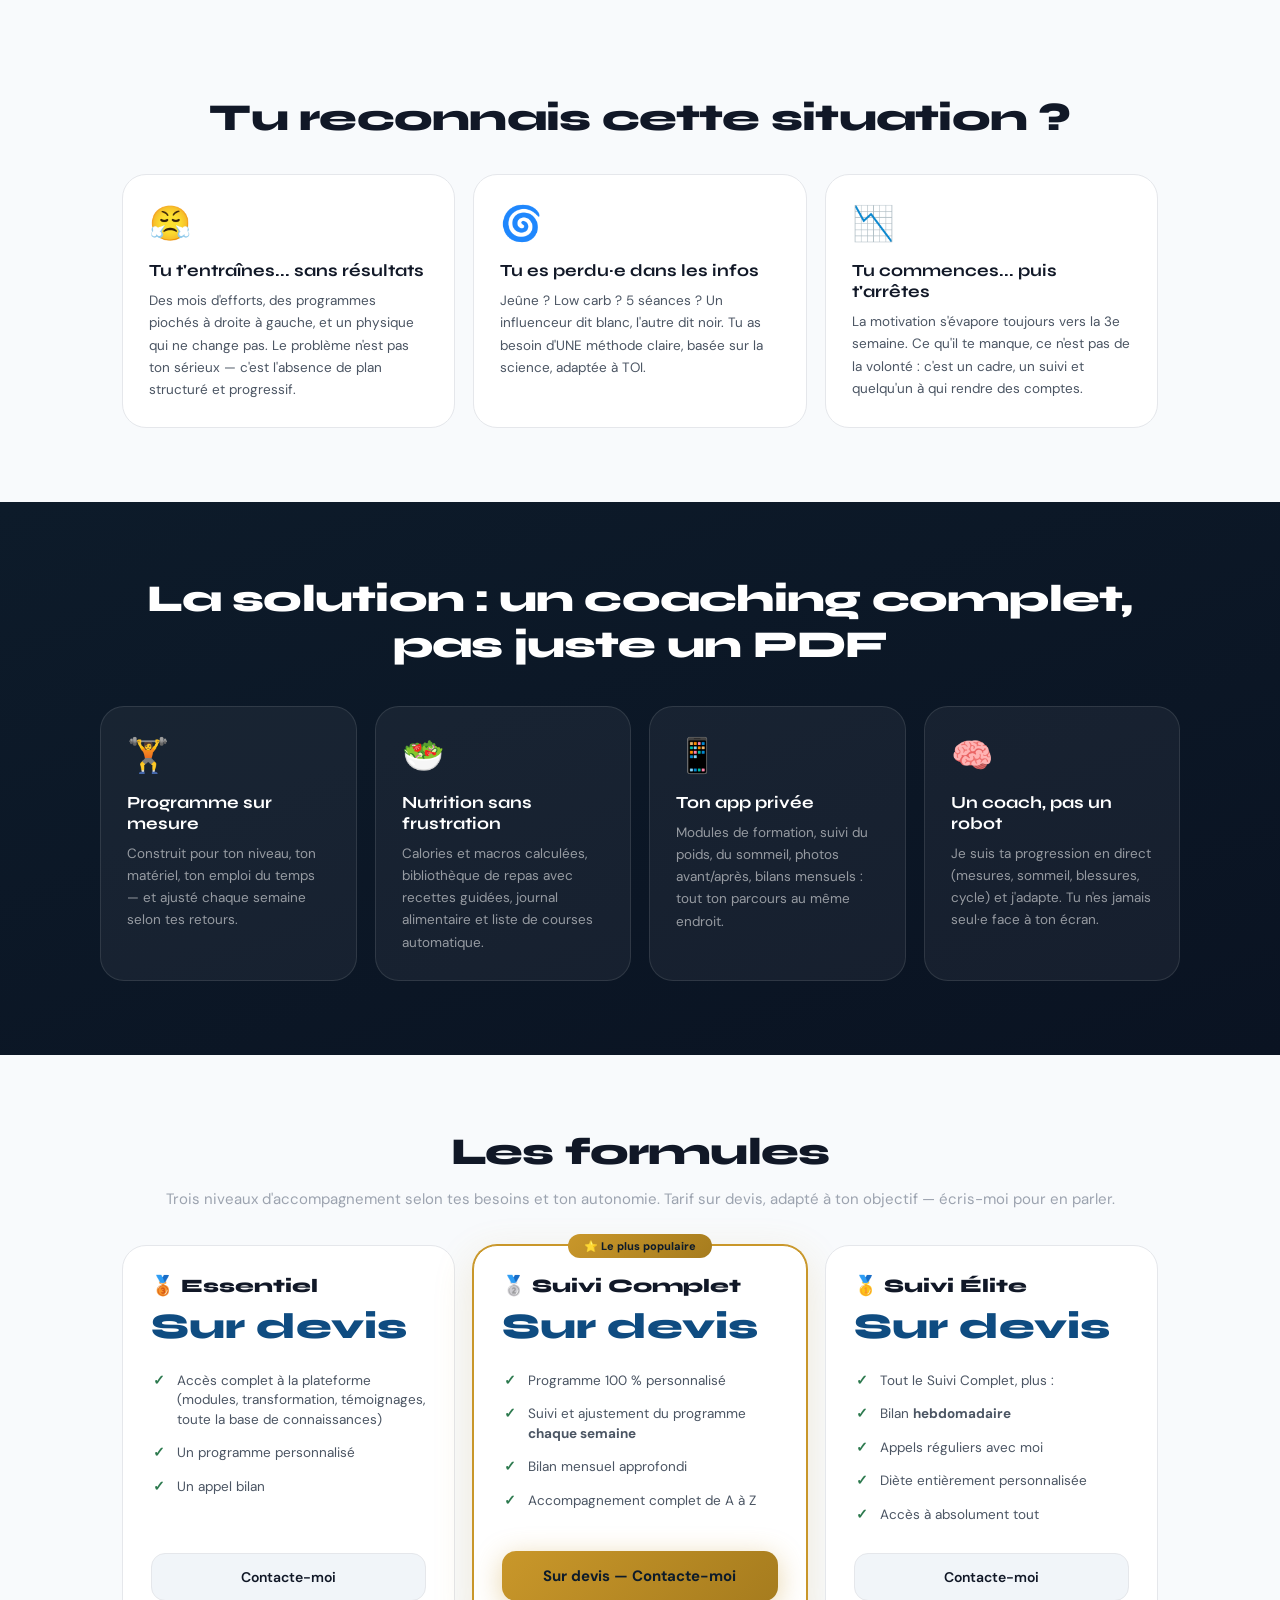
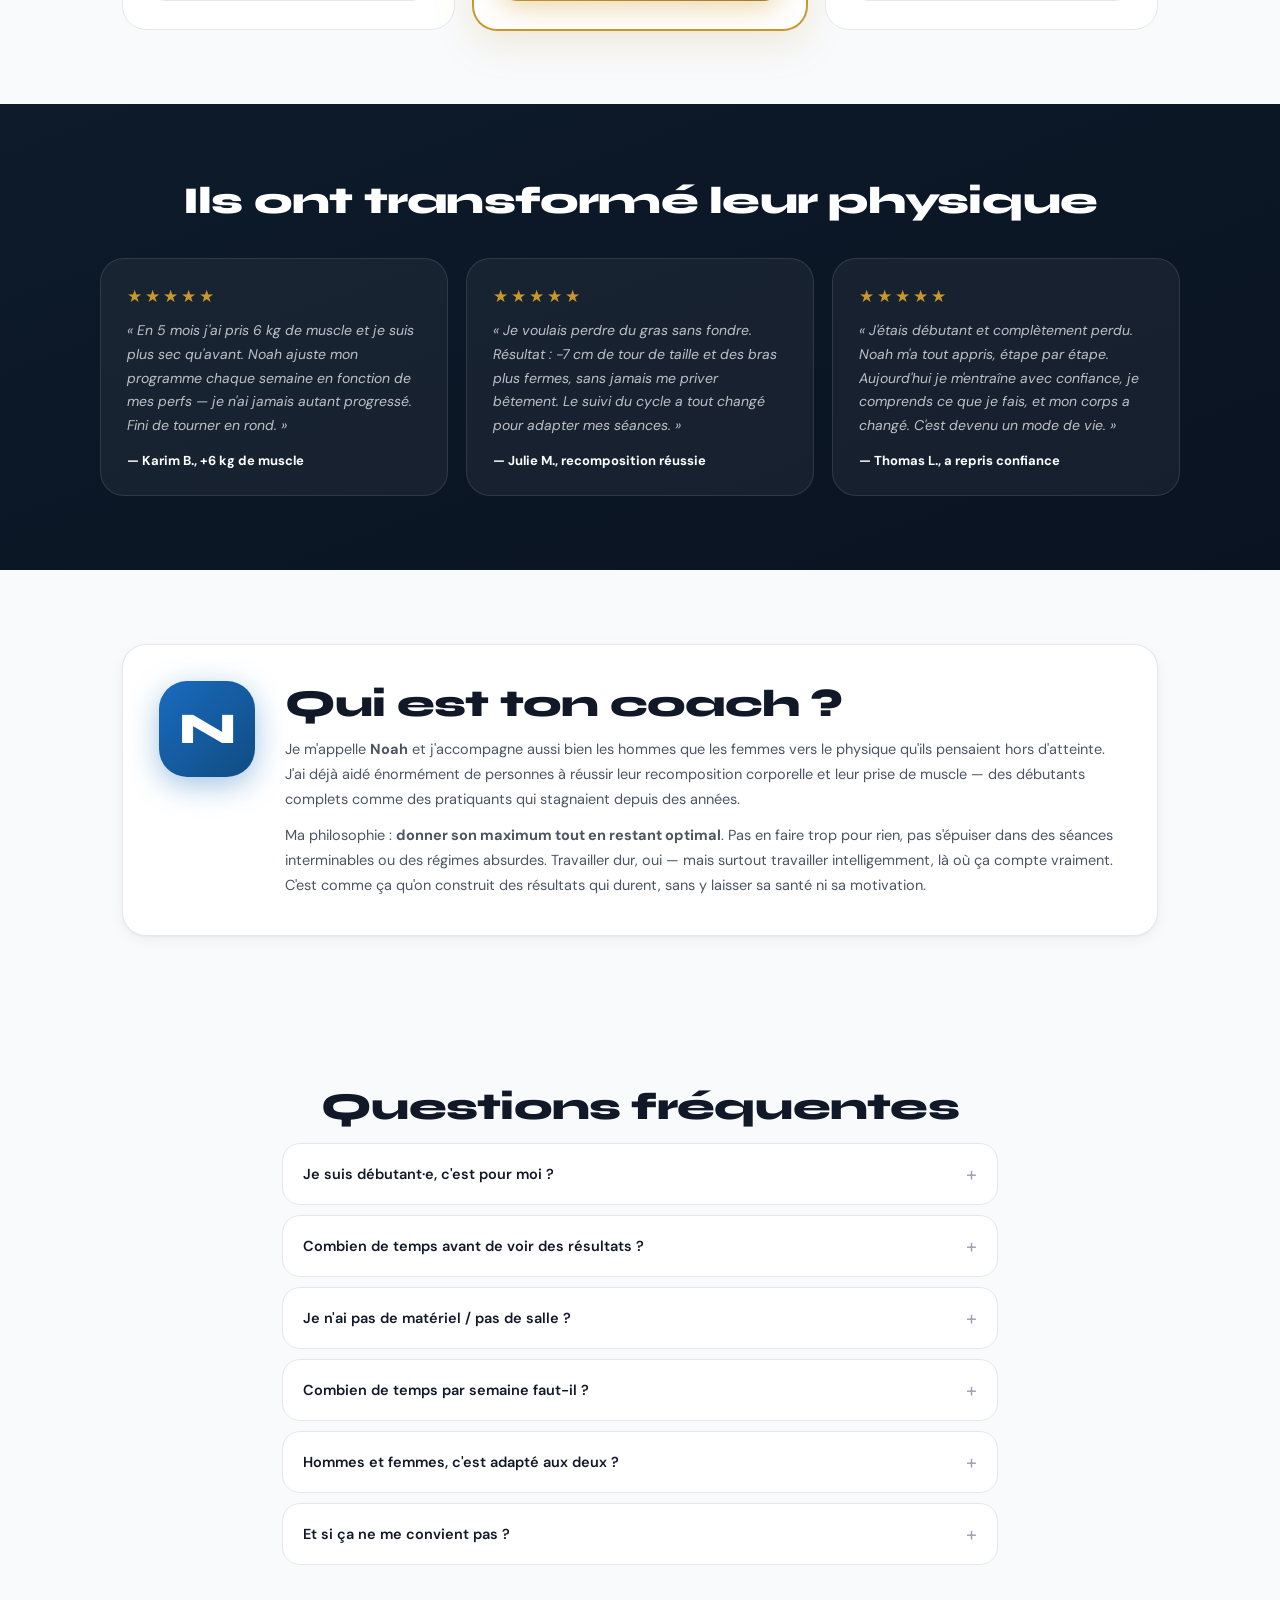
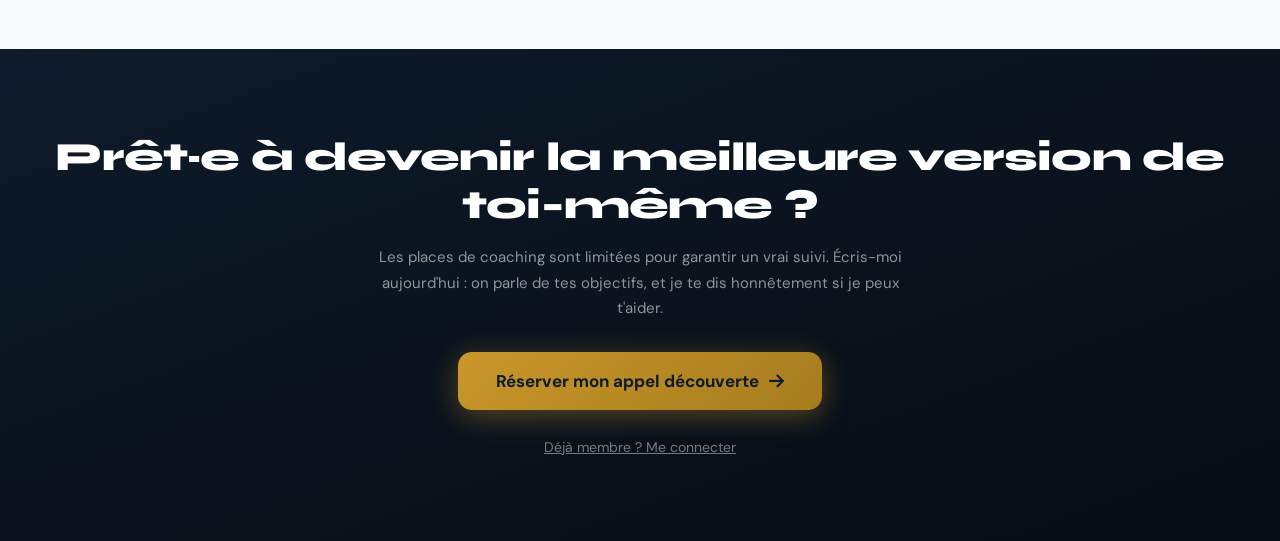
==== commit e2f6fef1: "Add files via upload" ====
--- a/index.html
+++ b/index.html
@@ -1266,6 +1266,29 @@
 /* Canvas de particules de la vitrine */
 #fx-hero-canvas{position:absolute;inset:0;width:100%;height:100%;z-index:1;pointer-events:none;}
 
+/* ---- 17. GALERIE APERÇUS — corrections d'affichage (override final) ---- */
+/* Titre jamais collé en haut / sous la barre de statut (encoche incluse) */
+#ld-previews{padding-top:calc(64px + env(safe-area-inset-top));padding-bottom:60px;overflow:hidden;}
+#ld-previews .ld-h2{margin-bottom:10px;}
+#ld-previews .ld-sub{margin-bottom:26px;max-width:520px;margin-left:auto;margin-right:auto;}
+/* Scène : conteneur relatif non rogné (pour les flèches), centré */
+.ldp-stage{position:relative;max-width:440px;margin:0 auto;}
+/* Piste : UNE seule slide visible, débordement strictement rogné → aucun fragment de la slide voisine */
+.ldp-track{display:flex;overflow-x:auto;overflow-y:hidden;scroll-snap-type:x mandatory;scroll-behavior:smooth;-webkit-overflow-scrolling:touch;scrollbar-width:none;border-radius:18px;}
+.ldp-track::-webkit-scrollbar{display:none;}
+.ldp-slide{flex:0 0 100%;width:100%;min-width:100%;scroll-snap-align:center;scroll-snap-stop:always;display:flex;flex-direction:column;align-items:center;text-align:center;padding:6px 8px 0;box-sizing:border-box;}
+/* Plus d'air entre le téléphone et son texte */
+.ldp-title{margin:20px 0 6px;}
+.ldp-desc{max-width:330px;margin:0 auto;line-height:1.55;}
+/* Flèches : posées proprement dans la zone visible, avec halo, jamais coupées */
+.ldp-arrow{position:absolute;top:42%;transform:translateY(-50%);z-index:4;width:42px;height:42px;border-radius:50%;border:none;background:rgba(255,255,255,.94);color:var(--text);cursor:pointer;display:flex;align-items:center;justify-content:center;font-size:15px;box-shadow:0 6px 18px rgba(13,27,42,.22);transition:transform .15s ease,background .15s ease;-webkit-backdrop-filter:blur(4px);backdrop-filter:blur(4px);}
+.ldp-arrow:hover{background:#fff;transform:translateY(-50%) scale(1.08);}
+.ldp-prev{left:-2px;}
+.ldp-next{right:-2px;}
+@media(max-width:640px){.ldp-arrow{display:none;}}
+/* Points de pagination bien centrés et visibles */
+.ldp-dots{display:flex;gap:7px;justify-content:center;margin-top:22px;}
+
 /* ---- 12. ACCESSIBILITÉ : reduced motion ---- */
 @media (prefers-reduced-motion:reduce){
   *,*::before,*::after{animation-duration:.01ms !important;animation-iteration-count:1 !important;transition-duration:.01ms !important;}
@@ -1309,9 +1332,9 @@
   <section class="ld-sec lv" id="ld-previews">
     <h2 class="ld-h2">Aperçu de l'application</h2>
     <p class="ld-sub">Une appli privée pensée pour ta progression — voici ce qui t'attend à l'intérieur.</p>
-    <div class="ldp-carousel">
+    <div class="ldp-stage">
+      <div class="ldp-track" id="ldp-track"></div>
       <button class="ldp-arrow ldp-prev" aria-label="Précédent" onclick="ldpGo(Math.max(0,_ldpIdx-1));ldpKick()"><i class="fa-solid fa-chevron-left"></i></button>
-      <div class="ldp-track" id="ldp-track"></div>
       <button class="ldp-arrow ldp-next" aria-label="Suivant" onclick="ldpGo(_ldpIdx+1);ldpKick()"><i class="fa-solid fa-chevron-right"></i></button>
     </div>
     <div class="ldp-dots" id="ldp-dots"></div>
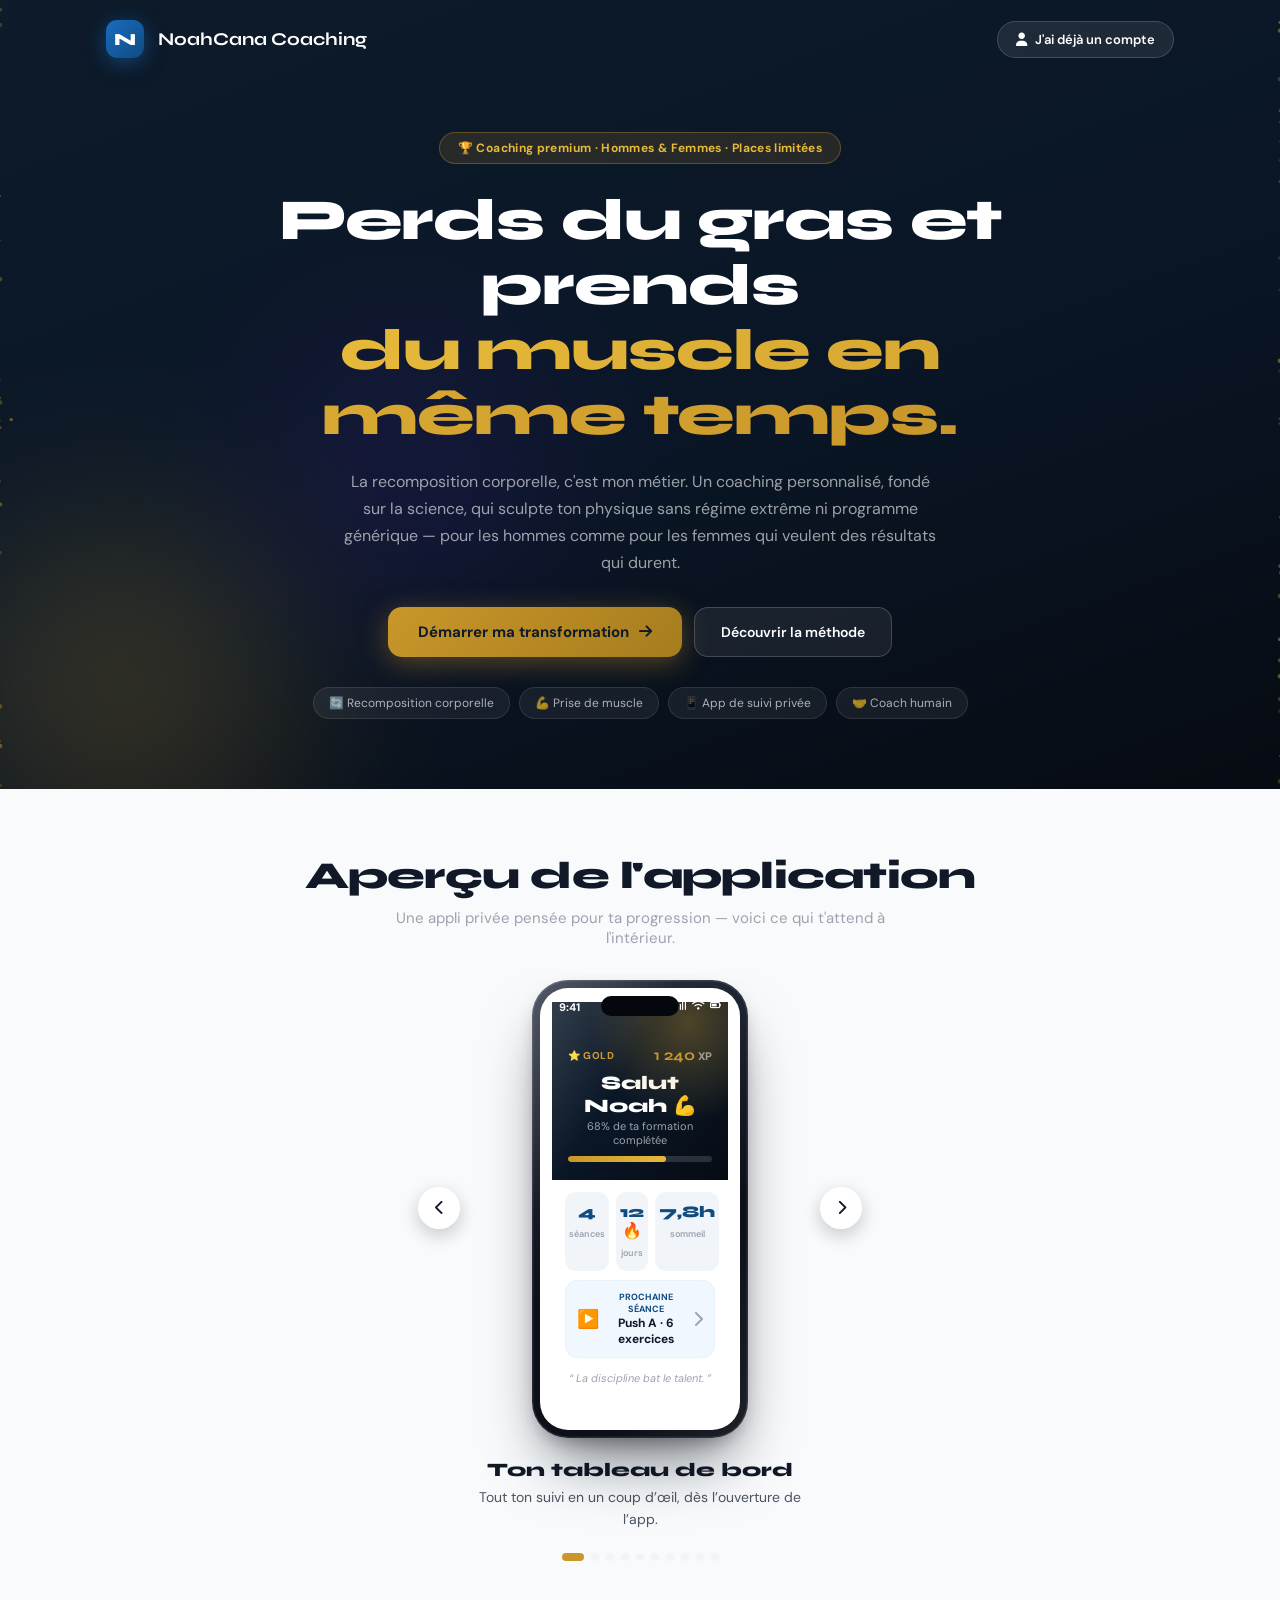
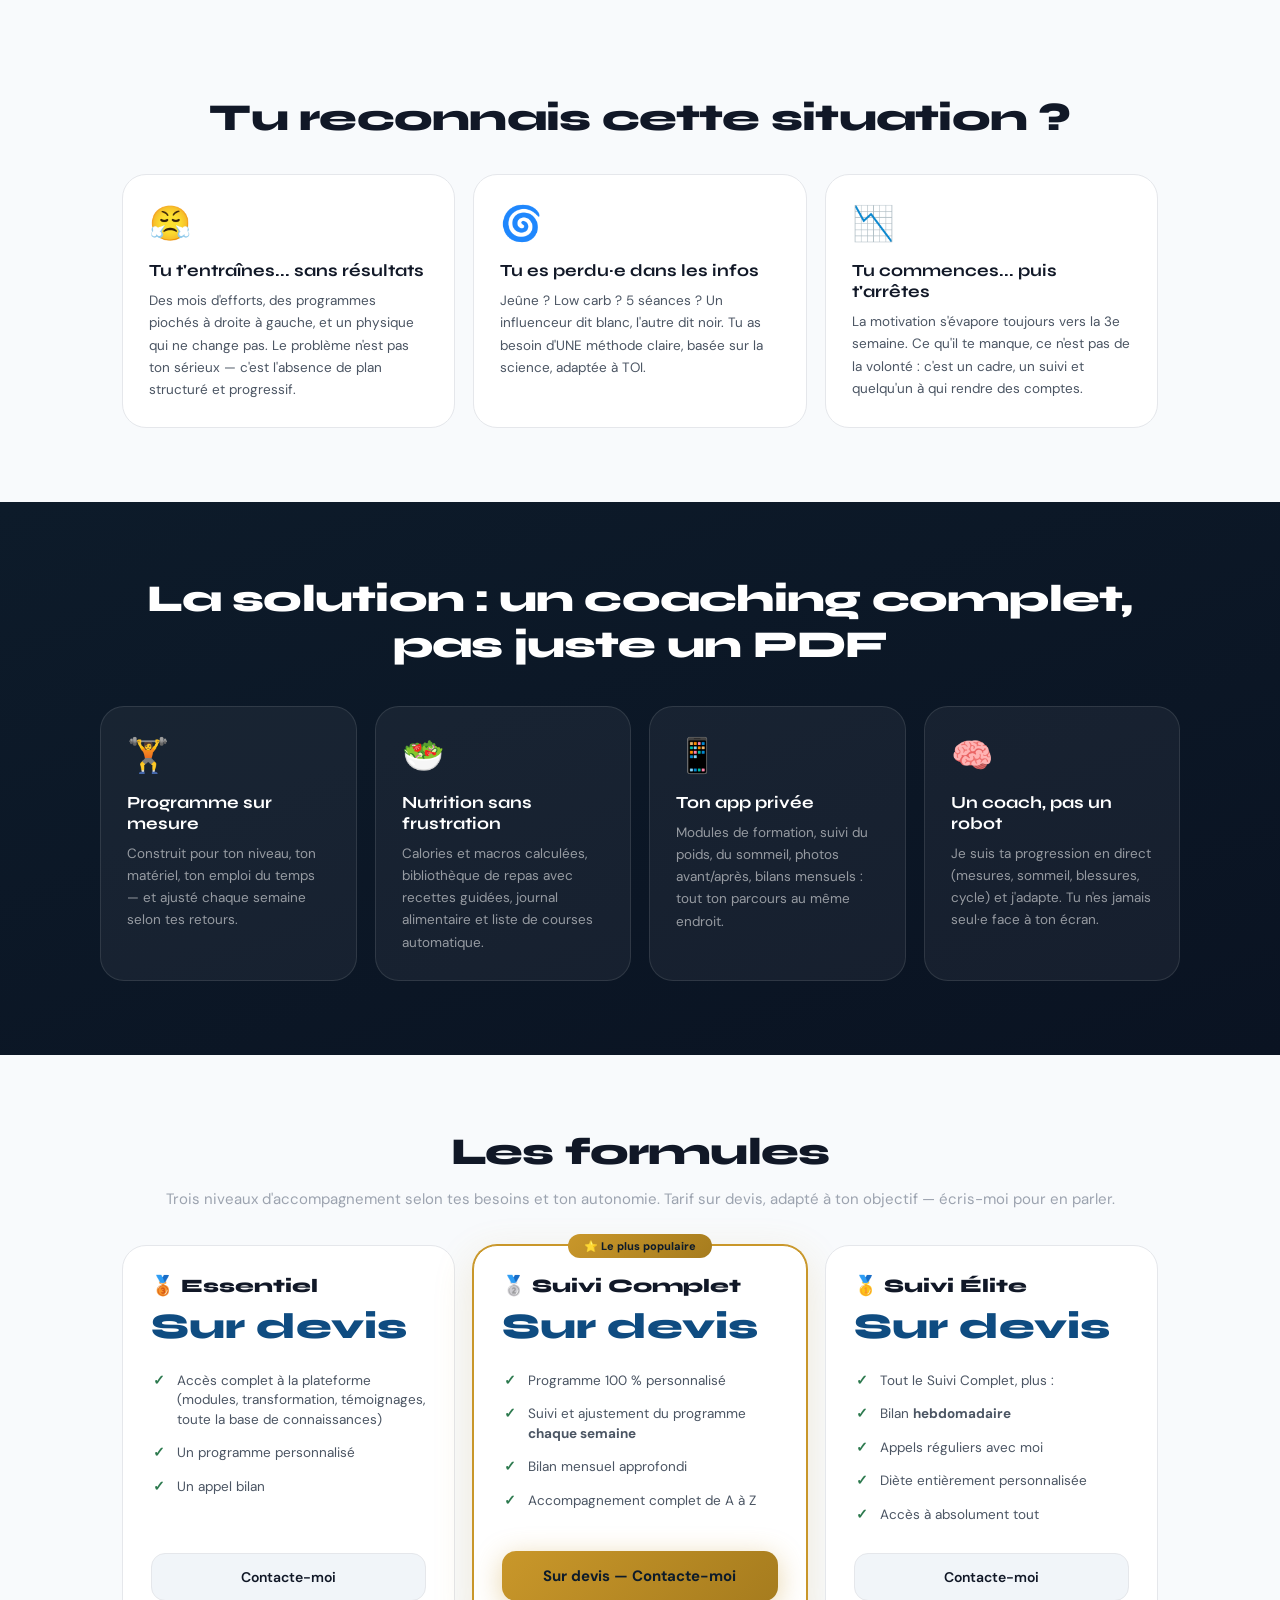
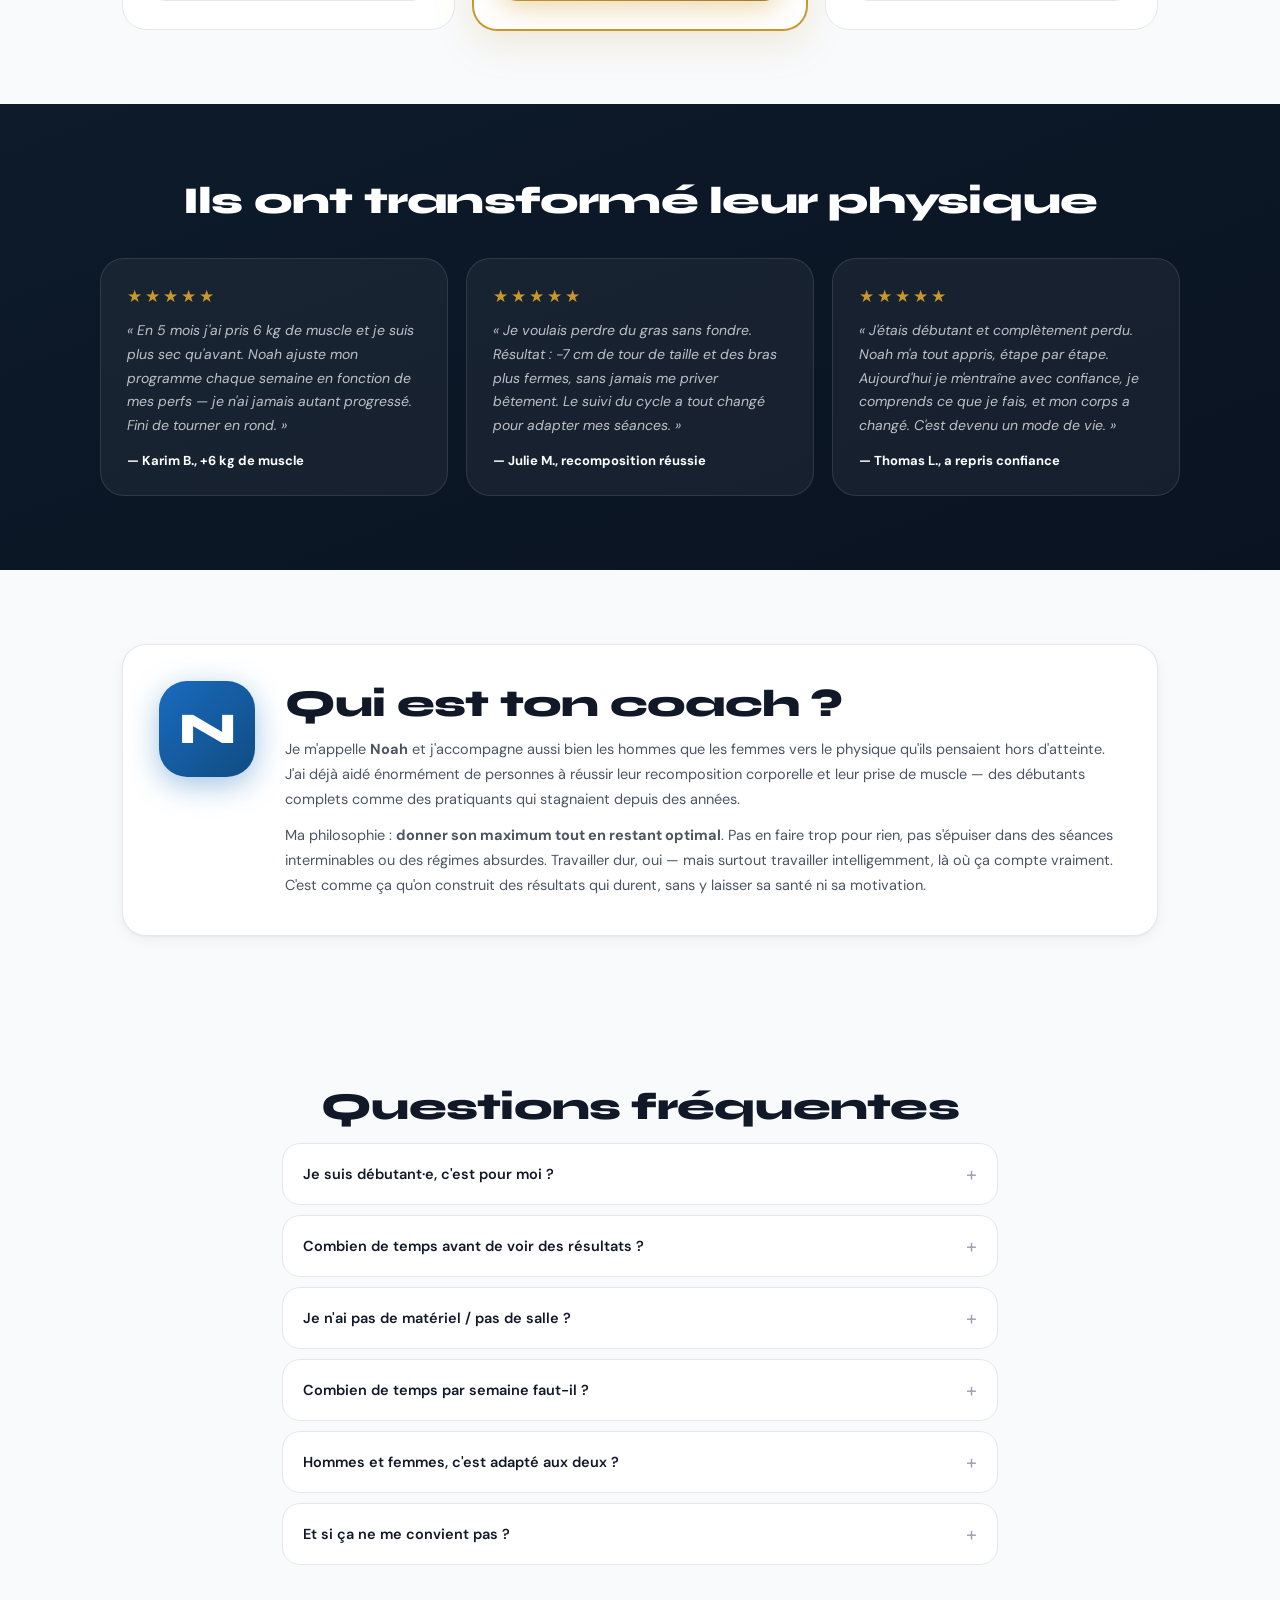
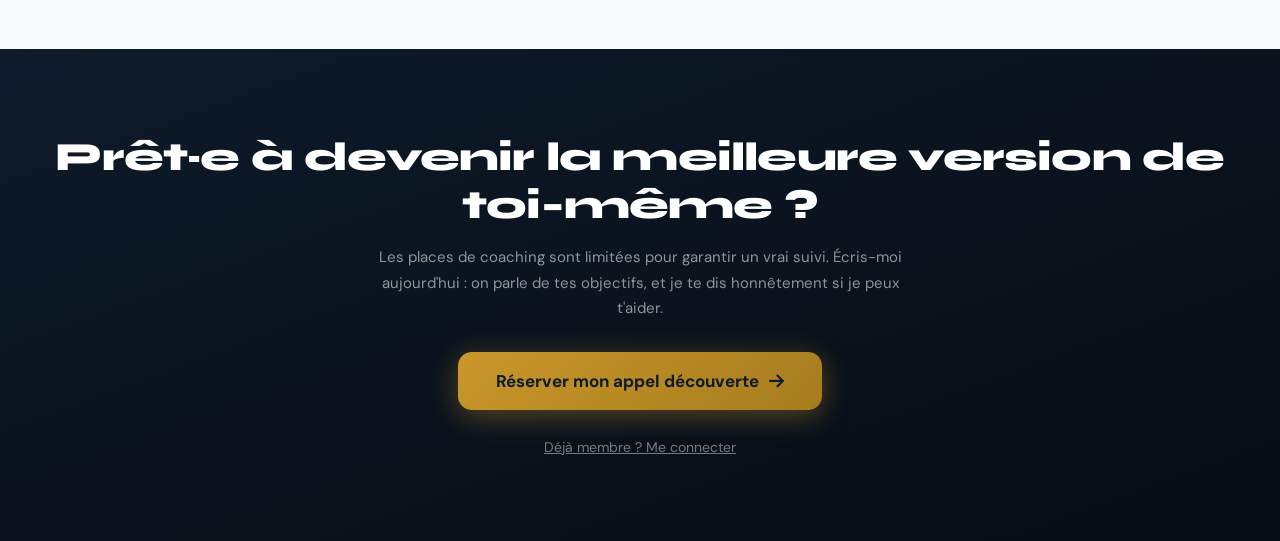
==== commit 1cfa5d4d: "Add files via upload" ====
--- a/index.html
+++ b/index.html
@@ -2182,19 +2182,30 @@
   // données par client : body_, transfo_, temo_, comments_
   return /^(body_|transfo_|temo_|comments_|journal_|hydra_|cycle_|sleep_|blessures_|bilans_|courses_|quetes_|assign_|workouts_)/.test(k);
 }
+// Collections PARTAGÉES et critiques : une seule écriture incomplète écrase
+// tous les comptes. On ne les pousse que si le cloud a bien été lu d'abord.
+const PROTECTED_KEYS=['members','invites'];
 // Pousse une clé vers Supabase (sans bloquer l'interface)
 function cloudPush(key,val){
   if(!SB||!isCloudKey(key))return;
+  if(PROTECTED_KEYS.includes(key)&&!_cloudOK){console.warn('push bloqué (cloud non confirmé) :',key);return;}
   try{SB.from('contenu').upsert({cle:key,data:val,updated_at:new Date().toISOString()}).then(()=>{},e=>console.warn('push',key,e));}catch(e){}
 }
-// Tire toutes les données cloud vers le localStorage au démarrage
+// Indique si on a réussi à LIRE le cloud au moins une fois cette session.
+// Tant que c'est false, on n'écrase JAMAIS les collections partagées
+// (members, invites) côté cloud : sinon une copie locale incomplète
+// (lecture échouée / RLS / réseau) effacerait tous les comptes.
+let _cloudOK=false;
+// Tire toutes les données cloud vers le localStorage au démarrage.
+// Renvoie true si la lecture a réussi (même si le cloud est vide), false sinon.
 async function cloudPullAll(){
-  if(!SB)return;
+  if(!SB)return false;
   try{
     const {data,error}=await SB.from('contenu').select('cle,data');
-    if(error){console.warn('pull',error);return;}
+    if(error){console.warn('pull',error);return false;}
     (data||[]).forEach(row=>{try{localStorage.setItem('nc3_'+row.cle,JSON.stringify(row.data));}catch(e){}});
-  }catch(e){console.warn('pullAll',e);}
+    _cloudOK=true;return true;
+  }catch(e){console.warn('pullAll',e);return false;}
 }
 // Rafraîchissement périodique : re-tire le cloud et rafraîchit la vue active
 let _refreshing=false;
@@ -3147,6 +3158,10 @@
       const code=cleanCode(document.getElementById('invite-code').value);
       const name=(document.getElementById('member-name').value||'').trim().slice(0,40);
       if(!code&&!name){err.textContent='Entre ton prénom (et ton code si c’est ta première connexion).';return;}
+      // Anti-perte : on relit les comptes depuis le cloud AVANT toute décision
+      // « compte existant vs nouveau » (sinon une lecture ratée ferait croire
+      // à un nouveau compte et écraserait la progression existante).
+      if(SB){const lb=document.getElementById('login-btn');if(lb)lb.disabled=true;await cloudPullAll();if(lb)lb.disabled=false;}
       if(code===ADMIN_CODE){
         const aa=DB.get('admin_auth');
         pendingLogin={type:aa?'admin':'admin-create',code,name:name||'Noah'};
@@ -3197,7 +3212,7 @@
         DB.set('admin_auth',{salt,hash,createdAt:new Date().toISOString()});
         loginAsAdmin();return;
       }
-      finishMemberLogin(pendingLogin.code,pendingLogin.name,{salt,hash});return;
+      await finishMemberLogin(pendingLogin.code,pendingLogin.name,{salt,hash});return;
     }
     if(pendingLogin.type==='admin'){
       const aa=DB.get('admin_auth');
@@ -3210,15 +3225,26 @@
     if(!m||!m.pwSalt){err.textContent='Compte introuvable. Recommence.';resetLogin();return;}
     const hash=await hashPw(m.pwSalt,pw);
     if(hash!==m.pwHash){notePwFail(lockId);err.textContent='Mot de passe incorrect. Oublié ? Contacte ton coach pour le réinitialiser.';return;}
-    clearPwFails(lockId);finishMemberLogin(pendingLogin.code,m.name||pendingLogin.name,null);
+    clearPwFails(lockId);await finishMemberLogin(pendingLogin.code,m.name||pendingLogin.name,null);
   }catch(e){console.warn('login',e);if(err)err.textContent='Erreur inattendue. Réessaie.';}
 }
 function loginAsAdmin(){CU={name:'Noah Cana',isAdmin:true};DB.set('session',CU);resetLogin();showAdmin();}
-function finishMemberLogin(code,name,newPw){
+async function finishMemberLogin(code,name,newPw){
+  // ANTI-PERTE DE DONNÉES : avant de considérer ce code comme un NOUVEAU compte,
+  // on relit le cloud. Si le compte y existe déjà, on le récupère intact.
+  let members=DB.getArr('members');
+  if(!members.find(x=>x.code===code)&&SB){await cloudPullAll();members=DB.getArr('members');}
+  // Si le compte reste introuvable MAIS qu'on n'a pas pu lire le cloud,
+  // on refuse de créer un compte vide (ce qui réinitialiserait la progression).
+  if(!members.find(x=>x.code===code)&&SB&&!_cloudOK){
+    const err=document.getElementById('login-error');
+    if(err)err.textContent='Connexion au serveur impossible — réessaie dans un instant. Ton compte et ta progression sont préservés.';
+    return;
+  }
   const invs=DB.getArr('invites');let inv=invs.find(i=>i.code===code);
   if(!inv){inv={code,name:'',note:'',used:false,createdAt:new Date().toISOString()};invs.push(inv);}
   inv.used=true;inv.usedBy=name;inv.usedAt=new Date().toISOString();DB.set('invites',invs);
-  const members=DB.getArr('members');let m=members.find(x=>x.code===code);
+  let m=members.find(x=>x.code===code);
   const today=new Date().toDateString();
   if(!m){
     m={id:Date.now(),name,code,joinedAt:new Date().toISOString(),xp:0,completedLessons:[],completedDefis:[],badges:['first_login'],postCount:0,streak:1,lastLogin:today,favRepas:[],favTips:[],objectif:'',onboarded:false,lessonNotes:{},access:accessFromFormule(inv.formule)};
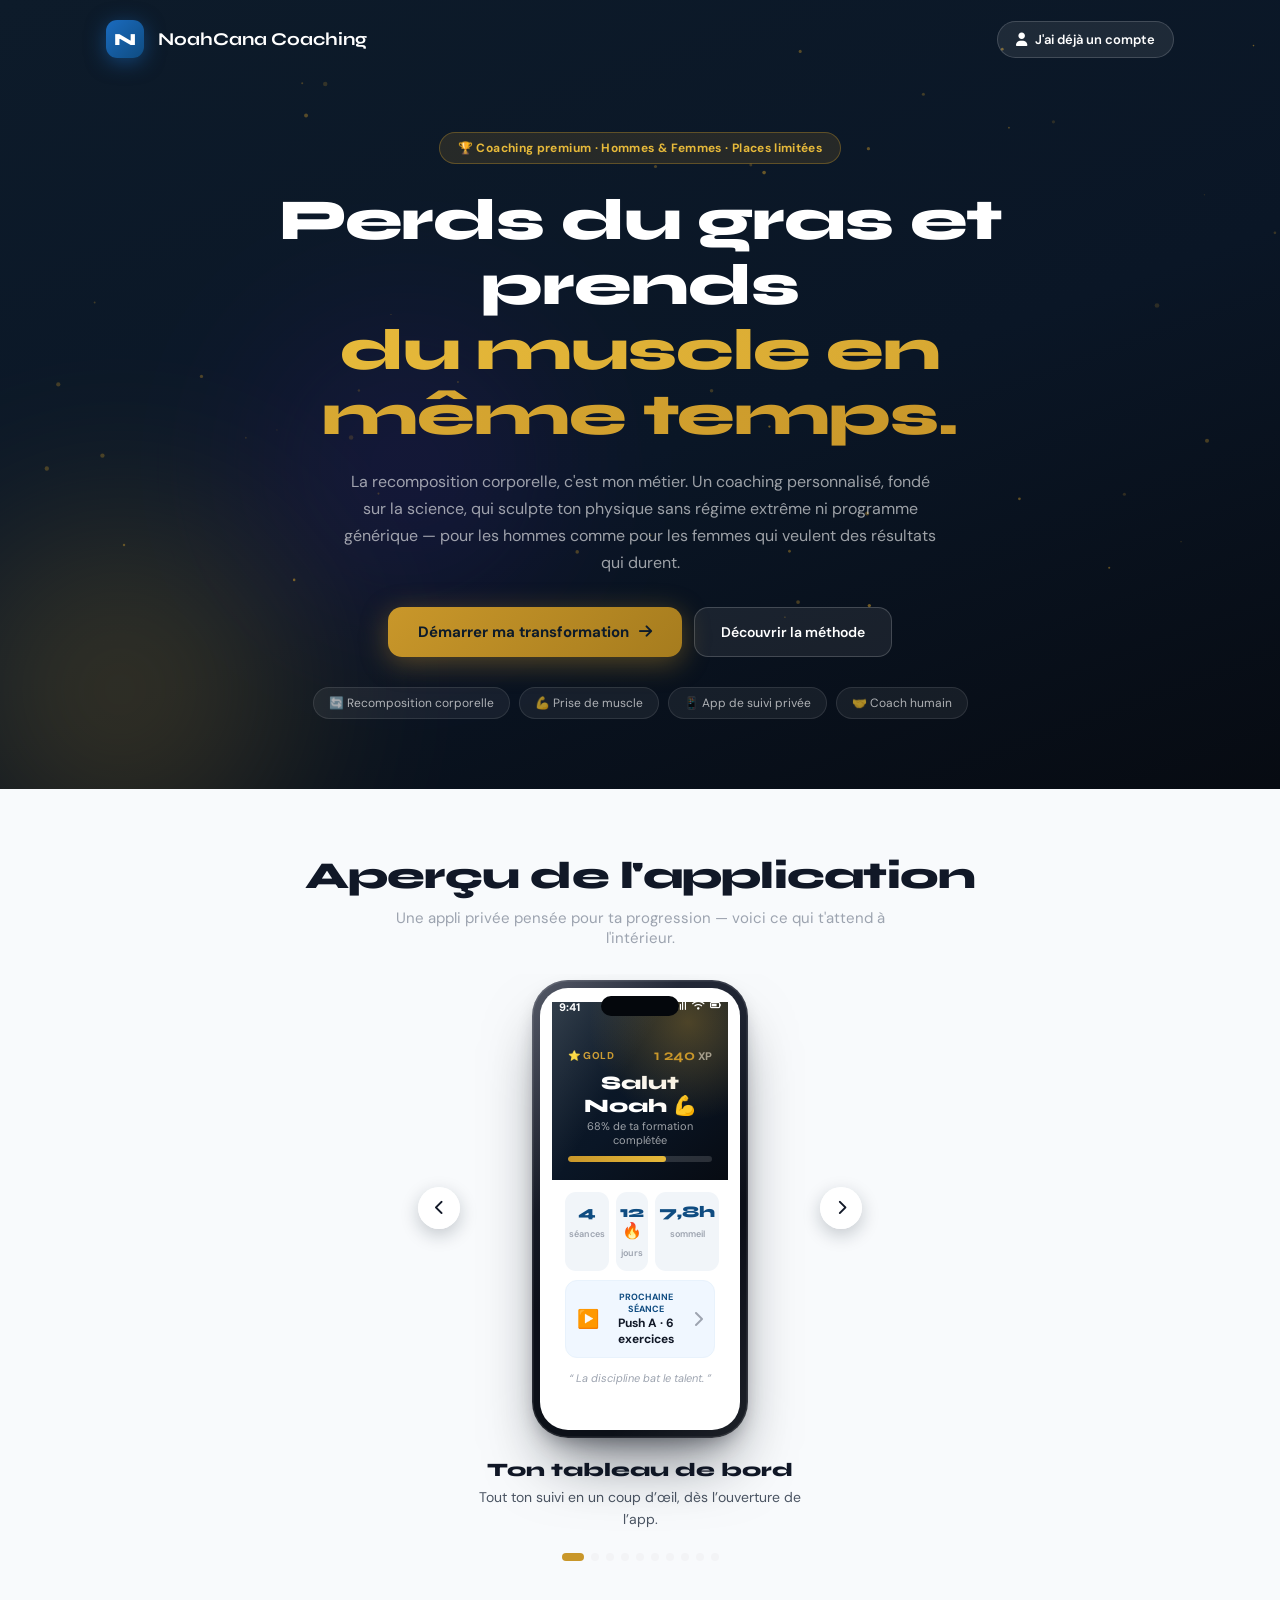
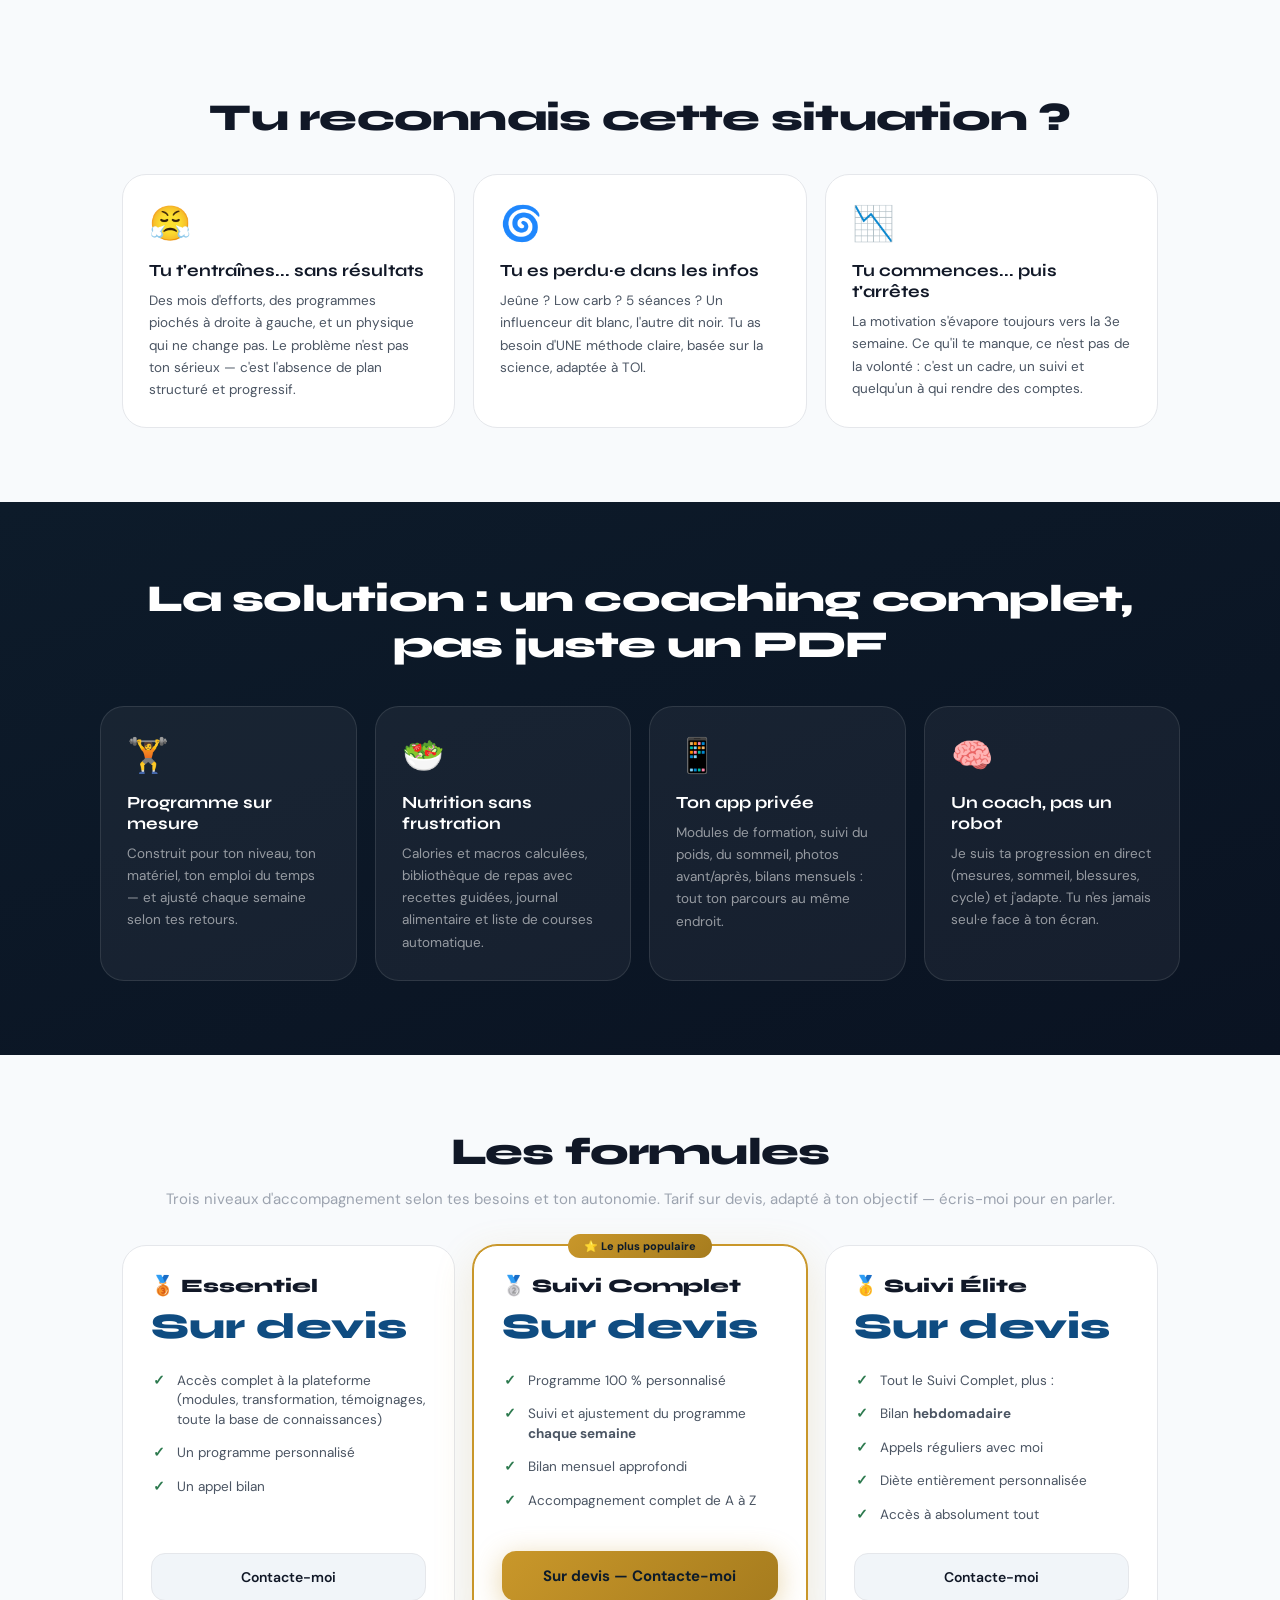
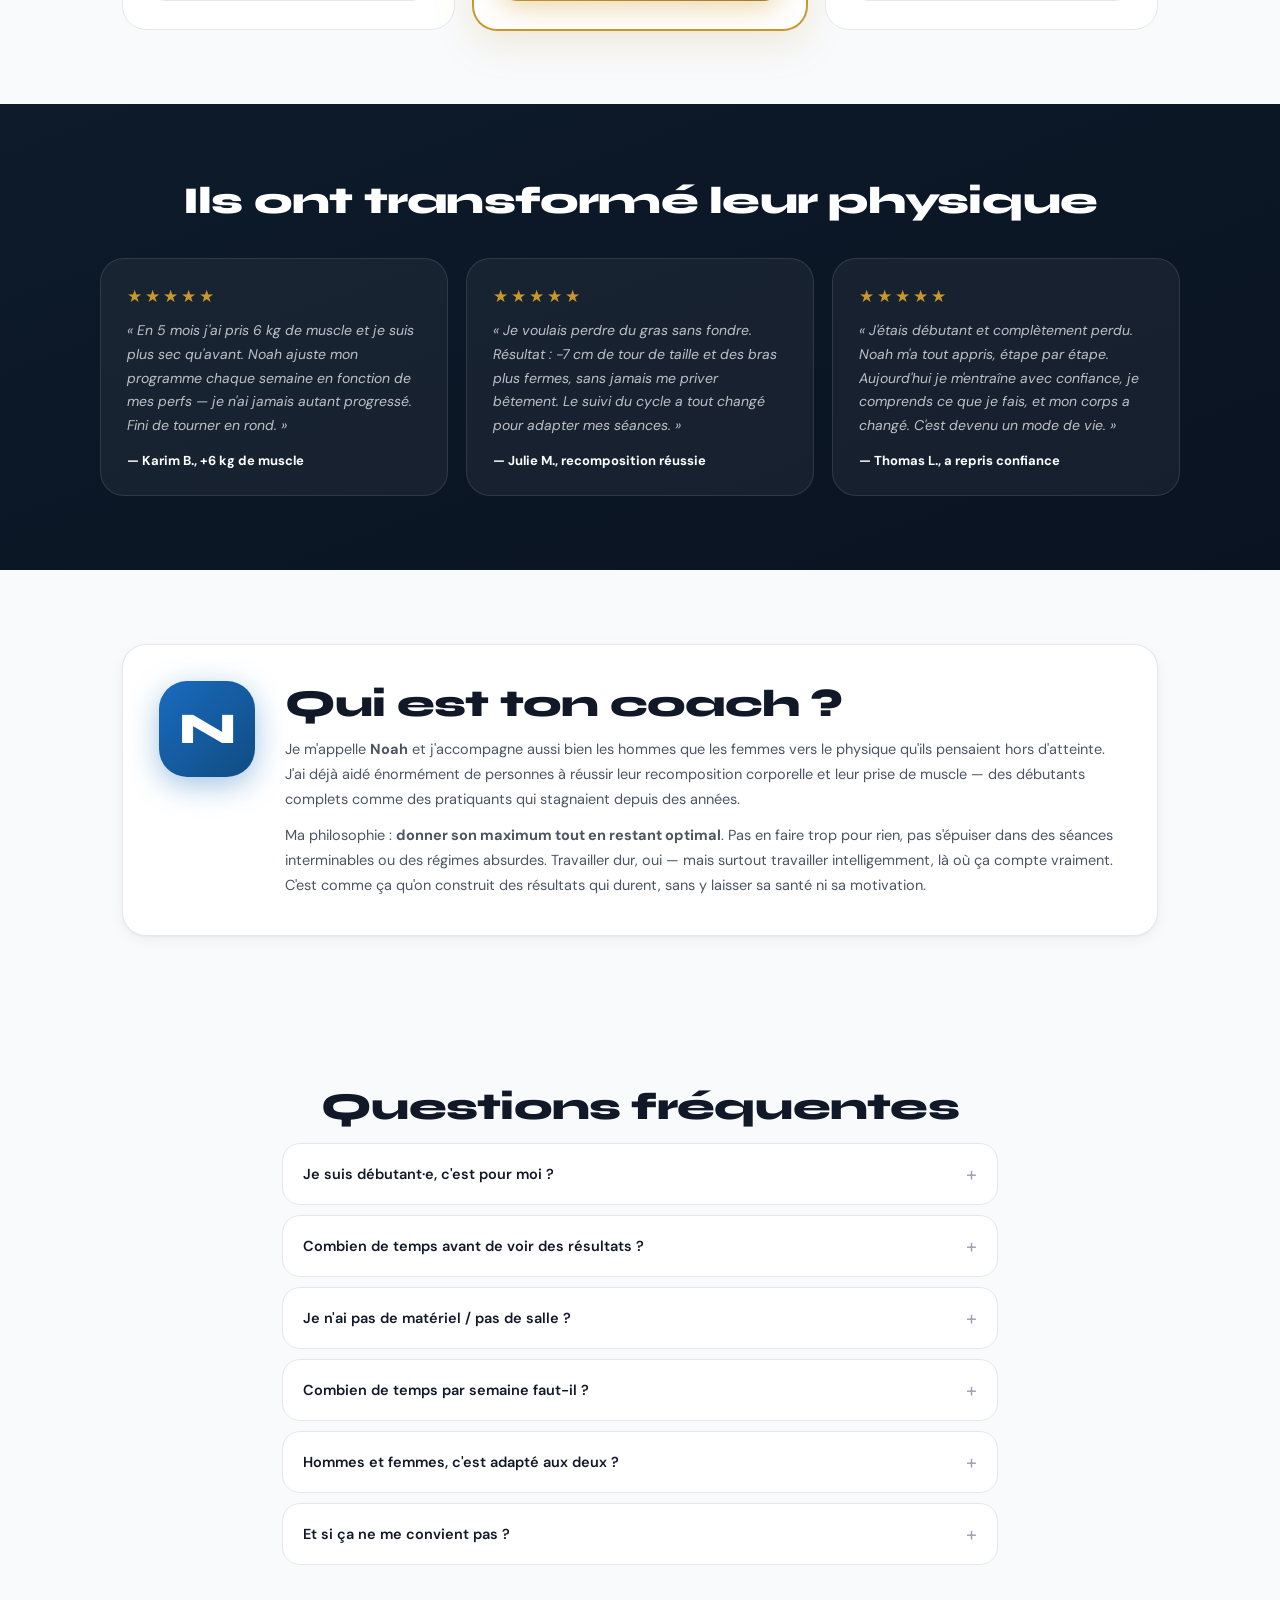
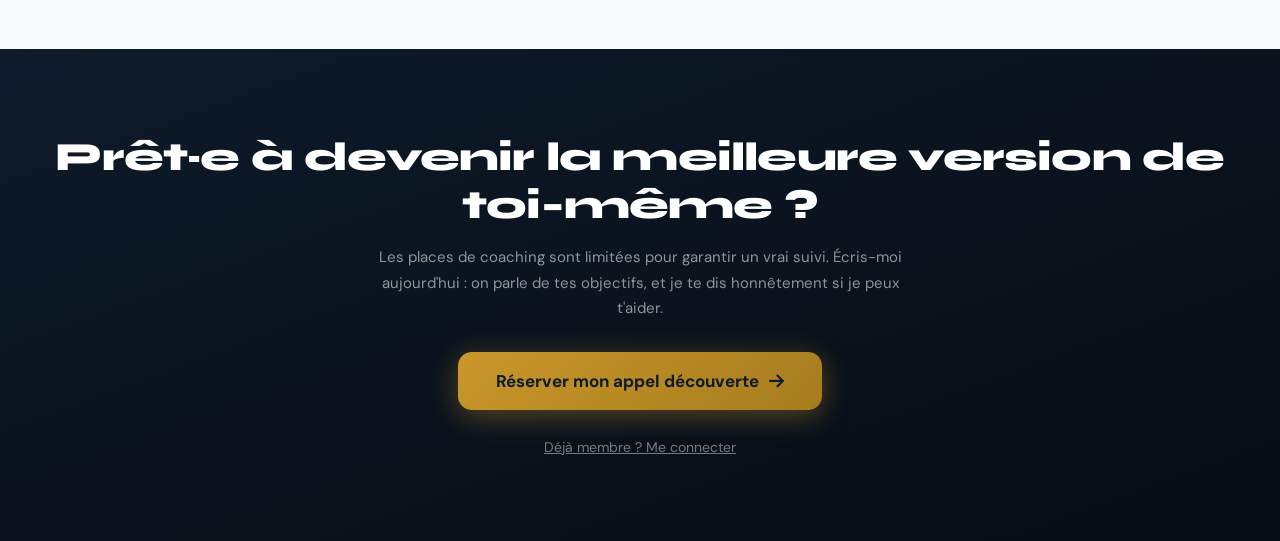
==== commit 57a1b141: "Add files via upload" ====
--- a/index.html
+++ b/index.html
@@ -71,7 +71,7 @@
 .page.active{display:flex;}
 
 /* LOGIN */
-#page-login{background:var(--dark);align-items:center;justify-content:center;position:relative;overflow:hidden;}
+#page-login{background:var(--dark);align-items:safe center;justify-content:center;position:relative;overflow-y:auto;overflow-x:hidden;-webkit-overflow-scrolling:touch;padding:calc(env(safe-area-inset-top) + 20px) 14px calc(env(safe-area-inset-bottom) + 20px);}
 .mesh-blob{position:absolute;border-radius:50%;filter:blur(80px);animation:mf 8s ease-in-out infinite;pointer-events:none;}
 .mesh-blob:nth-child(1){width:500px;height:500px;background:radial-gradient(#1a6bbf,transparent);top:-150px;right:-100px;opacity:.5;}
 .mesh-blob:nth-child(2){width:400px;height:400px;background:radial-gradient(#c9972a,transparent);bottom:-100px;left:-80px;opacity:.3;animation-delay:-3s;}
@@ -104,7 +104,7 @@
 .pill-tag i{color:var(--gold);font-size:13px;}
 
 /* LAYOUT */
-.sidebar{width:var(--sidebar-w);background:var(--dark);display:flex;flex-direction:column;position:fixed;left:0;top:0;bottom:0;z-index:200;transition:transform .3s cubic-bezier(.4,0,.2,1),width var(--t);overflow-y:auto;overflow-x:hidden;}
+.sidebar{width:var(--sidebar-w);background:var(--dark);display:flex;flex-direction:column;position:fixed;left:0;top:0;bottom:0;z-index:200;transition:transform .3s cubic-bezier(.4,0,.2,1),width var(--t);overflow-y:auto;overflow-x:hidden;padding-top:env(safe-area-inset-top);padding-bottom:env(safe-area-inset-bottom);}
 .sidebar::-webkit-scrollbar{width:0;}
 .sidebar.mini{width:var(--sidebar-mini);}
 .sidebar.mini .sb-logo span,.sidebar.mini .nav-group,.sidebar.mini .nav-item span,.sidebar.mini .sbp-info,.sidebar.mini .btn-logout span{display:none;}
@@ -132,9 +132,12 @@
 .btn-logout:hover{background:rgba(192,57,43,.15);color:#f87171;border-color:rgba(192,57,43,.3);}
 .sb-overlay{display:none;position:fixed;inset:0;background:rgba(0,0,0,.6);z-index:199;backdrop-filter:blur(3px);}
 .sb-overlay.active{display:block;}
-.main-wrap{margin-left:var(--sidebar-w);flex:1;display:flex;flex-direction:column;min-height:100vh;transition:margin-left var(--t);}
+.main-wrap{margin-left:var(--sidebar-w);flex:1;display:flex;flex-direction:column;min-height:100vh;min-height:100dvh;transition:margin-left var(--t);}
 .main-wrap.mini{margin-left:var(--sidebar-mini);}
-.topbar{padding:12px 28px;background:var(--surface);border-bottom:1px solid var(--border);display:flex;align-items:center;justify-content:space-between;position:sticky;top:0;z-index:100;backdrop-filter:blur(12px);}
+/* La topbar est collée en haut (sticky) : elle DOIT s'étendre sous la barre de statut
+   / l'encoche (safe-area) sinon menu, XP et notifications passent dessous et deviennent
+   inaccessibles sur iPhone Pro/Max et Android. */
+.topbar{padding:12px 28px;padding-top:calc(12px + env(safe-area-inset-top));background:var(--surface);border-bottom:1px solid var(--border);display:flex;align-items:center;justify-content:space-between;position:sticky;top:0;z-index:100;backdrop-filter:blur(12px);}
 .menu-btn{display:none;background:none;border:none;font-size:22px;color:var(--text2);padding:6px;border-radius:var(--r);-webkit-tap-highlight-color:transparent;}
 .tb-left{display:flex;align-items:center;gap:12px;}
 .breadcrumb{display:flex;align-items:center;gap:6px;font-size:13px;color:var(--text3);}
@@ -242,14 +245,14 @@
 .ii-unused{background:var(--gold-light);color:var(--gold);}
 
 /* MODAL */
-.modal-ov{position:fixed;inset:0;background:rgba(0,0,0,.55);backdrop-filter:blur(6px);z-index:1200;display:none;align-items:center;justify-content:center;padding:20px;}
+.modal-ov{position:fixed;inset:0;background:rgba(0,0,0,.55);backdrop-filter:blur(6px);z-index:1200;display:none;align-items:safe center;justify-content:center;padding:calc(20px + env(safe-area-inset-top)) 16px calc(20px + env(safe-area-inset-bottom));}
 .modal-ov.active{display:flex;}
 .modal-box{background:var(--surface);border-radius:var(--rxl);padding:32px;max-width:600px;width:100%;max-height:88vh;overflow-y:auto;position:relative;animation:su .3s ease;box-shadow:var(--shl);}
 .modal-close{position:absolute;top:18px;right:18px;background:var(--bg2);border:none;width:34px;height:34px;border-radius:50%;cursor:pointer;color:var(--text2);display:flex;align-items:center;justify-content:center;font-size:14px;transition:all var(--t);}
 .modal-close:hover{background:var(--border);}
 
 /* GLOBAL SEARCH */
-.gs-ov{position:fixed;inset:0;background:rgba(0,0,0,.6);z-index:900;display:none;align-items:flex-start;justify-content:center;padding:80px 20px;backdrop-filter:blur(6px);}
+.gs-ov{position:fixed;inset:0;background:rgba(0,0,0,.6);z-index:900;display:none;align-items:flex-start;justify-content:center;padding:calc(80px + env(safe-area-inset-top)) 20px 20px;backdrop-filter:blur(6px);}
 .gs-ov.active{display:flex;}
 .gs-box{background:var(--surface);border-radius:var(--rxl);width:100%;max-width:580px;overflow:hidden;box-shadow:var(--shl);animation:su .25s ease;}
 .gs-iw{display:flex;align-items:center;gap:12px;padding:18px 20px;border-bottom:1px solid var(--border);}
@@ -446,7 +449,7 @@
 .lesson-title{font-size:14px;font-weight:500;}
 .lesson-meta{font-size:12px;color:var(--text3);margin-top:2px;display:flex;align-items:center;gap:10px;}
 /* Focus mode */
-.focus-mode{position:fixed;inset:0;background:var(--surface);z-index:700;overflow-y:auto;padding:24px;animation:si .3s ease;}
+.focus-mode{position:fixed;inset:0;background:var(--surface);z-index:700;overflow-y:auto;-webkit-overflow-scrolling:touch;padding:24px;padding-top:calc(24px + env(safe-area-inset-top));padding-bottom:calc(24px + env(safe-area-inset-bottom));animation:si .3s ease;}
 .fm-hdr{display:flex;align-items:center;justify-content:space-between;margin-bottom:24px;padding-bottom:16px;border-bottom:1px solid var(--border);}
 .fm-title{font-family:var(--fd);font-size:20px;font-weight:700;}
 .fm-close{background:none;border:none;font-size:18px;color:var(--text3);cursor:pointer;padding:8px;border-radius:var(--r);}
@@ -742,7 +745,7 @@
   .sb-close{display:flex !important;align-items:center;}
   .sb-toggle{display:none;}
   .menu-btn{display:block;}
-  .topbar{padding:12px 16px;}
+  .topbar{padding:12px 16px;padding-top:calc(12px + env(safe-area-inset-top));}
   .main-content{padding:14px 14px 20px;}
   .gs-btn{display:none;}
   .breadcrumb{display:none;}
